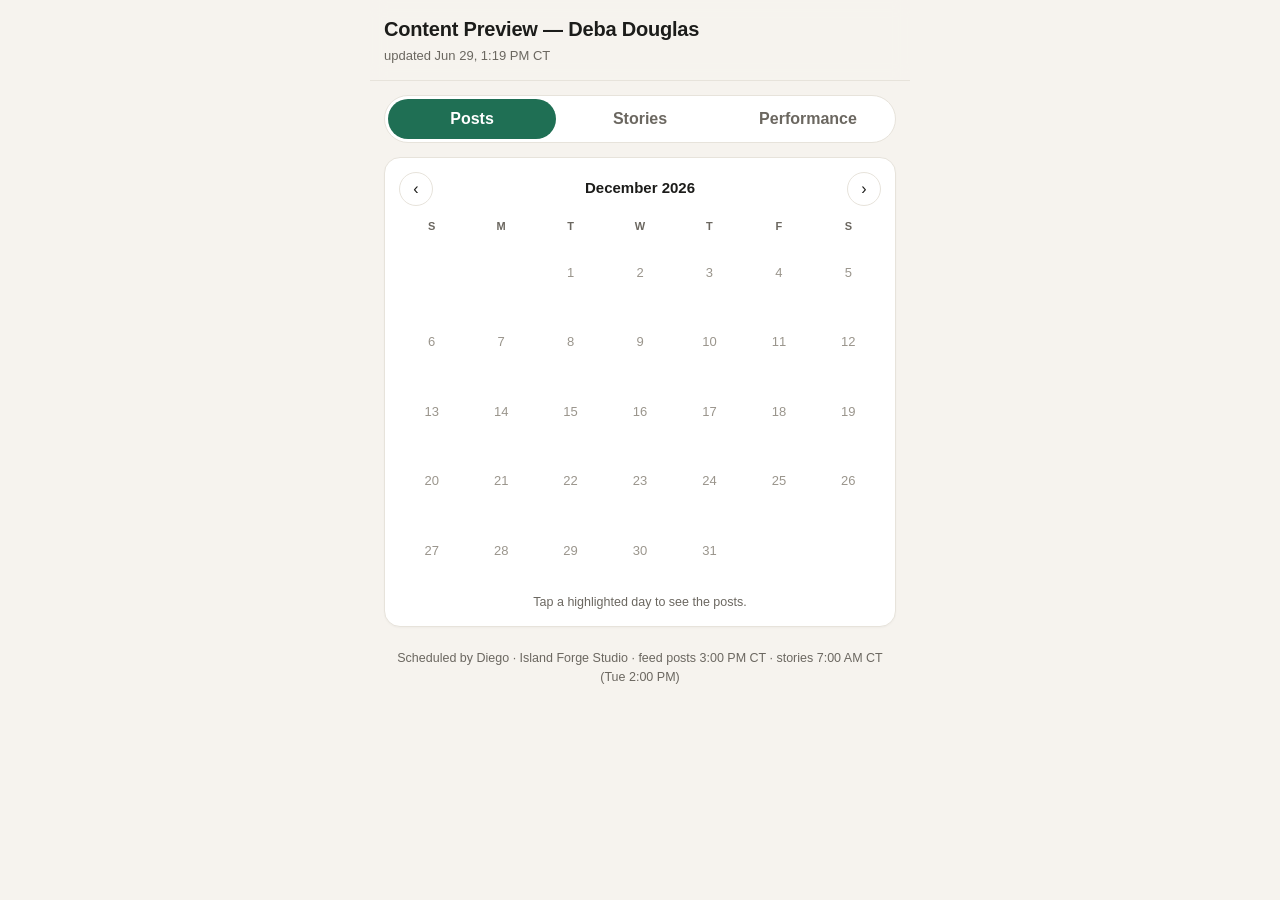
==== content-preview/clients/deba/index.html @ 1bf1c046 "Show Views instead of Reach across KPIs; Eng stays pure engagement Reach is inconsistent across plat" ====
<!doctype html><html lang="en"><head>
<meta charset="utf-8"><meta name="viewport" content="width=device-width, initial-scale=1, viewport-fit=cover">
<title>Content Preview — Deba Douglas</title>
<style>
 :root{--ink:#1c1c1a;--muted:#6b6760;--line:#e7e3db;--bg:#f6f3ee;--card:#fff;--accent:#1f6f54;--soft:#e8f1ec;--chip:#f0ece4}
 *{box-sizing:border-box;-webkit-text-size-adjust:100%}
 body{margin:0;background:var(--bg);color:var(--ink);font:16px/1.5 -apple-system,BlinkMacSystemFont,"Segoe UI",Roboto,Helvetica,Arial,sans-serif}
 .wrap{max-width:540px;margin:0 auto;padding:16px 14px calc(40px + env(safe-area-inset-bottom))}
 .top{position:sticky;top:0;background:rgba(246,243,238,.92);backdrop-filter:blur(8px);margin:-16px -14px 14px;padding:14px;border-bottom:1px solid var(--line);z-index:5}
 h1{font-size:20px;margin:0;letter-spacing:-.01em} .meta{color:var(--muted);font-size:13px;margin-top:2px}
 .banner{background:var(--soft);border:1px solid #cfe2d8;color:#16503c;border-radius:12px;padding:11px 13px;font-size:13.5px;margin:0 0 16px}
 .tabs{display:flex;gap:0;border:1px solid var(--line);border-radius:999px;padding:3px;margin:0 0 14px;background:var(--card)}
 .tab{flex:1;border:none;background:transparent;color:var(--muted);font:inherit;font-weight:600;padding:8px 0;border-radius:999px;cursor:pointer}
 .tab.on{background:var(--accent);color:#fff}
 .card{background:var(--card);border:1px solid var(--line);border-radius:16px;padding:14px;margin-bottom:16px;box-shadow:0 1px 2px rgba(0,0,0,.03)}
 .calnav{display:flex;align-items:center;justify-content:space-between;margin:0 0 10px}
 .calnav button{border:1px solid var(--line);background:var(--card);width:34px;height:34px;border-radius:50%;font-size:16px;cursor:pointer;color:var(--ink)}
 .calnav .calhead{font-weight:700;font-size:15px}
 .cal{display:grid;grid-template-columns:repeat(7,1fr);gap:4px}
 .cdow{text-align:center;font-size:11px;font-weight:700;color:var(--muted);padding:2px 0}
 .ccell{aspect-ratio:1/1;display:flex;flex-direction:column;align-items:center;justify-content:center;font-size:13px;color:#9a958c;border-radius:10px;position:relative}
 .ccell.empty{visibility:hidden}
 .ccell.has{background:var(--soft);color:var(--accent);font-weight:700;cursor:pointer;border:1px solid #cfe2d8}
 .dot{width:6px;height:6px;border-radius:50%;background:var(--accent);margin-top:3px}
 .snote{font-size:12.5px;color:var(--muted);margin:10px 0 0;text-align:center}
 .kpis{display:grid;grid-template-columns:repeat(2,1fr);gap:10px;margin-bottom:10px}
 .kpi{background:var(--soft);border:1px solid #cfe2d8;border-radius:12px;padding:14px}
 .kval{font-size:24px;font-weight:700;color:#16503c}
 .klabel{font-size:13px;color:var(--muted);margin-top:2px}
 .ksub{font-size:11.5px;color:var(--muted);margin-top:2px}
 .topcar{display:flex;gap:10px;overflow-x:auto;scroll-snap-type:x mandatory;-webkit-overflow-scrolling:touch;padding-bottom:6px}
 .tslide{flex:0 0 100%;scroll-snap-align:center}
 .ptable{width:100%;border-collapse:collapse;font-size:13px;margin-top:8px}
 .ptable th,.ptable td{text-align:left;padding:5px 6px;border-bottom:1px solid var(--line)}
 .ptable td:not(:first-child),.ptable th:not(:first-child){text-align:right}
 .subhead{font-weight:600;font-size:13px;margin:12px 0 4px}
 .bar{display:flex;align-items:center;gap:8px;margin:4px 0;font-size:13px}
 .blabel{width:88px;color:var(--muted)}
 .btrack{flex:1;height:8px;background:var(--line);border-radius:999px;overflow:hidden}
 .bfill{display:block;height:100%;background:var(--accent)}
 .bpct{width:44px;text-align:right;color:var(--muted)}
 .toppost{border-top:1px solid var(--line);padding:10px 0}
 .tp-stats{font-size:12.5px;color:var(--muted);margin:2px 0 4px}
 .tp-link{font-size:13px;font-weight:600;color:var(--accent);text-decoration:none}
 video,.gallery img{width:100%;max-width:320px;display:block;margin:0 auto 10px;border-radius:14px;background:#000;aspect-ratio:9/16;object-fit:cover}
 .gallery{display:flex;gap:8px;overflow-x:auto} .gallery img{height:300px;width:auto}
 .count{font-size:12.5px;color:var(--muted);margin-bottom:6px}
 .post{border-top:1px solid var(--line);padding-top:12px;margin-top:12px} .post:first-child{border-top:none;margin-top:0;padding-top:0}
 .pmeta{display:flex;flex-wrap:wrap;gap:8px;align-items:center;margin:0 0 6px}
 .ptime{background:var(--accent);color:#fff;font-weight:600;font-size:12.5px;padding:3px 10px;border-radius:999px}
 .cta{background:var(--soft);color:#16503c;border:1px solid #cfe2d8;font-weight:600;font-size:12.5px;padding:3px 10px;border-radius:999px}
 .ptitle{font-size:15px;font-weight:600;margin:0 0 8px;line-height:1.3;color:var(--muted)}
 .schip{font-size:13.5px;color:var(--ink);margin-top:4px}
 .chips{display:flex;flex-wrap:wrap;gap:6px;margin-bottom:4px}
 .chip{background:var(--chip);border:1px solid var(--line);border-radius:999px;padding:4px 11px;font-size:12.5px;color:#4a463f}
 details{margin-top:10px;border-top:1px solid var(--line)}
 summary{cursor:pointer;list-style:none;padding:12px 2px 4px;font-size:14px;font-weight:600;color:var(--accent)}
 summary::-webkit-details-marker{display:none} summary:after{content:" ▾";color:var(--muted)}
 .cap{border-top:1px dashed var(--line);padding:11px 0} .cap:first-child{border-top:none}
 .cap h4{margin:0 0 4px;font-size:12px;text-transform:uppercase;letter-spacing:.05em;color:var(--muted)}
 .cap p{margin:0;white-space:pre-wrap;font-size:14px}
 .modal{position:fixed;inset:0;z-index:50;display:flex;align-items:center;justify-content:center;padding:18px}
 .modal[hidden]{display:none}
 .mback{position:absolute;inset:0;background:rgba(20,20,18,.62);backdrop-filter:blur(2px)}
 .msheet{position:relative;background:var(--card);border-radius:18px;padding:16px;max-width:360px;width:100%;max-height:92vh;overflow:auto;box-shadow:0 12px 40px rgba(0,0,0,.3)}
 .mclose{position:absolute;top:8px;right:8px;border:none;background:#0000000d;width:30px;height:30px;border-radius:50%;font-size:15px;cursor:pointer;color:var(--ink)}
 .mday{font-size:13px;font-weight:700;color:var(--accent);margin:2px 0 10px}
 footer{color:var(--muted);font-size:12.5px;text-align:center;margin-top:22px}
</style></head><body><div class="wrap">
 <div class="top"><h1>Content Preview — Deba Douglas</h1><div class="meta">updated Jun 29, 1:19 PM CT</div></div>
 <div class="tabs">
   <button class="tab on" data-tab="posts">Posts</button>
   <button class="tab" data-tab="stories">Stories</button>
   <button class="tab" data-tab="performance">Performance</button>
 </div>
 <section class="card" id="calcard">
   <div class="calnav"><button id="prev" aria-label="Previous month">‹</button>
     <div class="calhead" id="calhead"></div>
     <button id="next" aria-label="Next month">›</button></div>
   <div class="cal" id="cal"></div>
   <p class="snote" id="snote"></p>
 </section>
 <section class="card" id="perf" hidden>
      <div class="kpis"><div class="kpi"><div class="kval">35</div><div class="klabel">Bookings</div><div class=ksub>Calendly</div></div><div class="kpi"><div class="kval">267,736</div><div class="klabel">Views</div><div class=ksub>last 60 days</div></div><div class="kpi"><div class="kval">8,779</div><div class="klabel">Engagement</div><div class=ksub>4.24% rate</div></div><div class="kpi"><div class="kval">7,112</div><div class="klabel">Followers</div><div class=ksub>Facebook</div></div></div>
      <p class="snote">Facebook totals include her personal profile + page.</p>
      <div class="calhead" style="margin-top:16px">Top posts</div><div class="topcar"><div class="tslide"><video controls preload="none" playsinline poster="https://buffer-updates-media-backfill-bucket.s3.amazonaws.com/67e362b288f79c93410af3fb/6a1cb662c687a22dd4484705/6a218763a13169b278dfd3ea_thumbnail.jpg" src="https://scontent-iad3-1.cdninstagram.com/o1/v/t2/f2/m86/AQN8ncurY8h6srEB62Hfs5b9F6XGKcWwBP1iDc4lGThdds8LTUvFQtpQIhhlRHl-NcBME-2HL-9YuWlEhfd5hjm6mFMG32lbC0tyv9U.mp4?_nc_cat=110&amp;_nc_sid=5e9851&amp;_nc_ht=scontent-iad3-1.cdninstagram.com&amp;_nc_ohc=S_P4RMXG4ZYQ7kNvwGOSFog&amp;efg=[base64]%3D&amp;ccb=17-1&amp;vs=ba59aee4ad540c1b&amp;_nc_vs=[base64]&amp;_nc_gid=qo2w6ulOUvVLVg3FZFO_UA&amp;edm=ANQ71j8EAAAA&amp;_nc_zt=28&amp;_nc_tpa=Q5bMBQEK_8B9MCVMTcPedCOtkLYcKatDZY9wP9TO8sryY9en8PaLvouASNZKQmyo_YitYw36NuuGGtnoZA&amp;oh=00_Af8UJxijz8bDNLH5a3rgT7M8rTpvIsE0IaOU6EmSeFkKlg&amp;oe=6A2355BB"></video><div class="pmeta"><span class="ptime">instagram</span><span class="cta">3,610 views</span><span class="cta">75 likes</span><span class="cta">7 comments</span><span class="cta">9 shares</span><span class="cta">3 saves</span></div><div class="ptitle">“I lost a big chunk of money right…</div></div><div class="tslide"><video controls preload="none" playsinline poster="https://buffer-media-uploads.s3.amazonaws.com/67e362b288f79c93410af3f9/uploads/1780318132115/3fa10ea8-c79c-49e3-a345-a17531fe2604.png" src="https://buffer-media-uploads.s3.amazonaws.com/67e362b27bd165d61f0cf784/6a1d71339491da0b2c056dee/b1137d95bc47c5594d372a7d31c71ff9.original_transcoded.mp4"></video><div class="pmeta"><span class="ptime">instagram</span><span class="cta">2,880 views</span><span class="cta">89 likes</span><span class="cta">14 comments</span><span class="cta">16 shares</span><span class="cta">4 saves</span></div><div class="ptitle">My student just netted $28K on his flip.…</div></div><div class="tslide"><video controls preload="none" playsinline poster="https://buffer-updates-media-backfill-bucket.s3.amazonaws.com/67e362b288f79c93410af3fb/6a1cb662c687a22dd4484705/6a2cc6bdf3a0a758abe0021f_thumbnail.jpg" src="https://scontent-iad3-1.cdninstagram.com/o1/v/t2/f2/m86/AQNU1h3HQ2g3Rjvse42iCeMKjN-P2KZ4Z5XAHM4vVKWdhpGBAUAMXpAEScHQE67aBDb4mXqJXFStO2LeQypA-ois3fQUzXYjBOfH6PE.mp4?_nc_cat=104&amp;_nc_sid=5e9851&amp;_nc_ht=scontent-iad3-1.cdninstagram.com&amp;_nc_ohc=ZQNBY3ZanR4Q7kNvwGmKmw5&amp;efg=[base64]&amp;ccb=17-1&amp;vs=a2b39bb6292618d1&amp;_nc_vs=[base64]&amp;_nc_gid=yFJ4SUSwPLGJd1zO4gcEMg&amp;edm=AM6HXa8EAAAA&amp;_nc_zt=28&amp;oh=00_Af_Xhwc8QHa0uAAP65uUyakXg0LxxCR7GkKKidoE5D06qA&amp;oe=6A2EBB01"></video><div class="pmeta"><span class="ptime">instagram</span><span class="cta">2,577 views</span><span class="cta">137 likes</span><span class="cta">5 comments</span><span class="cta">4 shares</span></div><div class="ptitle">I said I was gonna be mad. I…</div></div><div class="tslide"><video controls preload="none" playsinline poster="https://buffer-updates-media-backfill-bucket.s3.amazonaws.com/67e362b288f79c93410af3fb/6a1cb662c687a22dd4484705/6a2845bdabca0868ad8a94ab_thumbnail.jpg" src="https://scontent-iad3-1.cdninstagram.com/o1/v/t2/f2/m86/AQNSKTfVaAjdRQckR5V89ncSfjikcrFtdeMTl13zTQT9FmsvB7hI9aYJx0tF2YoVwMBb4Z634cQQhGiXFKtJP5OZgmfxGicll4WPIOI.mp4?_nc_cat=108&amp;_nc_sid=5e9851&amp;_nc_ht=scontent-iad3-1.cdninstagram.com&amp;_nc_ohc=mIT8fU0wWIUQ7kNvwGAFL4P&amp;efg=[base64]&amp;ccb=17-1&amp;vs=14002e882d13ce66&amp;_nc_vs=[base64]&amp;_nc_gid=suZF8bB9HbfKefrs51g5gQ&amp;edm=ANQ71j8EAAAA&amp;_nc_zt=28&amp;_nc_tpa=Q5bMBQGcHiXMHZ9ob1JJklzeUcz292EU66OFYq8n9f7lN0G8X8wMHpL28eRPkTRQt3doAAF8L9joKuVDjw&amp;oh=00_Af9gx2dWihdwCO9itycuL9pjNKZuPSwurV_ankpsrSwMTw&amp;oe=6A2A23E9"></video><div class="pmeta"><span class="ptime">instagram</span><span class="cta">2,334 views</span><span class="cta">153 likes</span><span class="cta">38 comments</span><span class="cta">14 shares</span><span class="cta">3 saves</span></div><div class="ptitle">“I’m trying to contain myself.” 😄 Meet @internationalphife,…</div></div><div class="tslide"><video controls preload="none" playsinline poster="https://buffer-updates-media-backfill-bucket.s3.amazonaws.com/67e362b288f79c93410af3fb/6a1cb662c687a22dd4484705/6a1cb66408fdc25786a47c7b_thumbnail.jpg" src="https://scontent-iad3-1.cdninstagram.com/o1/v/t2/f2/m86/AQMAxfJdMC3iixGZJSUpxoq74Qpa7HdLf3ai7docAj5QFTRIogziqxMpvxRadD42FamoDtP6Jv4RB-dg4P0Y6yvimSxf8xlErpbLBdI.mp4?_nc_cat=110&amp;_nc_sid=5e9851&amp;_nc_ht=scontent-iad3-1.cdninstagram.com&amp;_nc_ohc=I5x8yPJnhf4Q7kNvwFJwLcy&amp;efg=[base64]%3D&amp;ccb=17-1&amp;vs=ca8f63d697a910b4&amp;_nc_vs=[base64]&amp;_nc_gid=eET9RVmj-xAFAKhwfuJCPg&amp;edm=ANo9K5cEAAAA&amp;_nc_zt=28&amp;_nc_tpa=Q5bMBQGAqRkeDZ2tc56LGRYFuV-TxpbM1I1DZpAHllChvdDGNK-VFlyA60yfon13fWMBhfIrsgIrVS6Zdg&amp;oh=00_Af-UTk3mwHeglAxh_EUdmSQ009vfsahVHKd8KRSqWIV2AA&amp;oe=6A1EAD6F"></video><div class="pmeta"><span class="ptime">instagram</span><span class="cta">2,193 views</span><span class="cta">123 likes</span><span class="cta">6 comments</span><span class="cta">8 shares</span><span class="cta">2 saves</span></div><div class="ptitle">Reconnected with an old college friend 🤝📚 and…</div></div></div><p class="snote">swipe to see the top 5 →</p>
      <details><summary>By platform</summary>
        <table class="ptable"><tr><th>Platform</th><th>Views</th><th>Eng</th><th>Posts</th></tr><tr><td>facebook</td><td>184,783</td><td>5,607</td><td>14</td></tr><tr><td>instagram</td><td>58,783</td><td>2,606</td><td>106</td></tr><tr><td>tiktok</td><td>16,357</td><td>428</td><td>46</td></tr><tr><td>youtube</td><td>7,508</td><td>64</td><td>17</td></tr><tr><td>linkedin</td><td>305</td><td>74</td><td>121</td></tr></table>
      </details>
      <details>
      <summary>Facebook reach breakdown (Apr 30, 2026 – Jun 29, 2026)</summary>
      <div class="subhead">Views by content type</div><div class="bar"><span class="blabel">Photo</span><span class="btrack"><span class="bfill" style="width:53.6%"></span></span><span class="bpct">53.6%</span></div><div class="bar"><span class="blabel">Reel</span><span class="btrack"><span class="bfill" style="width:30.9%"></span></span><span class="bpct">30.9%</span></div><div class="bar"><span class="blabel">Text</span><span class="btrack"><span class="bfill" style="width:10.0%"></span></span><span class="bpct">10.0%</span></div><div class="bar"><span class="blabel">Other</span><span class="btrack"><span class="bfill" style="width:5.3%"></span></span><span class="bpct">5.3%</span></div><div class="bar"><span class="blabel">Link</span><span class="btrack"><span class="bfill" style="width:0.3%"></span></span><span class="bpct">0.3%</span></div>
      
      <div class="subhead">Top Facebook posts (by views)</div>
      <div class="toppost"><div class="pmeta"><span class="ptime">7,396 views</span><span class="cta">Photo</span><span class="cta">05/11/2026</span></div><div class="ptitle">Your gifts will make room for you. ❤️ Today,…</div><div class="tp-stats">392 reactions · 120 comments · 4 shares · 2 saves</div><a class="tp-link" href="https://www.facebook.com/deba.douglas/posts/pfbid02rm88DfidRmZYrUfoqWj3qiLH9YyWERi6w4UMGr3XxF1WB73Sm5KjXiK5RBKwzFXel" target="_blank" rel="noopener">View post →</a></div><div class="toppost"><div class="pmeta"><span class="ptime">3,592 views</span><span class="cta">Photo</span><span class="cta">05/14/2026</span></div><div class="ptitle">Tune in to Good Morning Texas today at 9am f…</div><div class="tp-stats">205 reactions · 40 comments · 2 shares</div><a class="tp-link" href="https://www.facebook.com/deba.douglas/posts/pfbid0aUTURpAGTqp5cVpn8rS9FvpTWWziLQv2JFcEYDE4fjKEuC9KYxtQZdzQCZ8jC2sSl" target="_blank" rel="noopener">View post →</a></div><div class="toppost"><div class="pmeta"><span class="ptime">3,437 views</span><span class="cta">Text</span><span class="cta">05/20/2026</span></div><div class="ptitle">Trying to figure out what closing gift to ge…</div><div class="tp-stats">26 reactions · 23 comments · 0 shares</div><a class="tp-link" href="https://www.facebook.com/deba.douglas/posts/pfbid02FW48PGurwZ53wtLBhhn7D5JASFPgDwxzZyiBQHRJs5zFk9SxuGvVgLcqCi7axQcil" target="_blank" rel="noopener">View post →</a></div><div class="toppost"><div class="pmeta"><span class="ptime">3,410 views</span><span class="cta">Content</span><span class="cta">05/20/2026</span></div><div class="ptitle">Today was one of those full circle moments… …</div><div class="tp-stats">160 reactions · 40 comments · 0 shares · 1 saves</div><a class="tp-link" href="https://www.facebook.com/deba.douglas/posts/pfbid0LxSMGrvDhWJE4bXtVFZhCMw3v3qpGEWqxt5pH1yxYYs7TYDg1uweabwZGvfntfnol" target="_blank" rel="noopener">View post →</a></div><div class="toppost"><div class="pmeta"><span class="ptime">2,925 views</span><span class="cta">Photo</span><span class="cta">06/20/2026</span></div><div class="ptitle">Why didn’t y’all tell me I hold the mic like…</div><div class="tp-stats">89 reactions · 19 comments · 0 shares</div><a class="tp-link" href="https://www.facebook.com/deba.douglas/posts/pfbid0oHXH2mNq6HgkbnV4ozxjKPkERb63kgtVZ7UVUsfXhMsPW61gTSz2GSszmSi29zKal" target="_blank" rel="noopener">View post →</a></div>
    </details>
      <p class="snote">Updated Jun 29, 1:19 PM CT</p>
    </section>
 <footer>Scheduled by Diego · Island Forge Studio · feed posts 3:00 PM CT · stories 7:00 AM CT (Tue 2:00 PM)</footer>
</div>
<div id="dmodal" class="modal" hidden><div class="mback"></div>
 <div class="msheet"><button class="mclose" aria-label="Close">✕</button>
  <div class="mday"></div><div class="mbody"></div></div></div>
<script>
 var DATA={"posts": {"2026-06-01": ["<div class=\"post\">\n      <div class=\"gallery\"><img loading=\"lazy\" src=\"https://buffer-updates-media-backfill-bucket.s3.amazonaws.com/67e362b288f79c93410af3fb/6a1cb7a4c687a22dd4484a78/6a1dddebe1444cd67ef6720c_thumbnail.jpg\"></div>\n      <div class=\"pmeta\"><span class=\"ptime\">1:40 PM CT</span><span class=\"cta\">\ud83d\udd17 Link in bio</span></div>\n      <div class=\"ptitle\">#UnderContract \ud83c\udfe1 \ud83d\udccd402 W 4th St\u2026</div>\n      <div class=\"chips\"><span class=\"chip\">linkedin</span></div>\n      <details><summary>Captions per platform</summary><div class=\"caps\"><div class=\"cap\"><h4>linkedin</h4><p>#UnderContract \ud83c\udfe1\n\ud83d\udccd402 W 4th St #1, Kaufman, TX 75142\n\ud83d\udecf\ufe0f 3 Bedrooms | \ud83d\udec1 2 Bathrooms | \ud83d\udccf 1,234 sq ft\nA huge congratulations to my incredible mentee on getting their very first flip property under contract! \ud83c\udfe1\ud83d\udd25\nThis is where the journey truly begins. Every successful real estate investor starts with that first deal, and today marks a major milestone. From learning the strategies to taking action and securing a property, this is proof that consistency and education pay off.\nNow it&#x27;s time to transform this property and turn it into a profitable opportunity!\nDrop a \ud83c\udf89 below to help celebrate this exciting win!\nYour \u201cGo To\u201d Real Estate Team whenever you need local experts. Reach out or refer us for any real estate needs.\nDeba Douglas\nDeba Douglas Realty Group\n\u260e\ufe0f Call us now 972-813-9582\n\ud83d\udce9 Email debadouglasrealtygroup@gmail.com\n\ud83d\udccc Like us on FB : https://lnkd.in/gB9pVFU3\n\ud83d\udccc Follow us on IG : https://lnkd.in/gXhivPwA\nFor a full list of our services visit https://lnkd.in/gb7ca4EQ\n#Debadouglasrealtygroup #realestate #TexasRealtor #TXRealtor #DebaDouglas #RegalRealtors</p></div></div></details>\n    </div>", "<div class=\"post\">\n      <div class=\"gallery\"><img loading=\"lazy\" src=\"https://buffer-updates-media-backfill-bucket.s3.amazonaws.com/67e362b288f79c93410af3fb/6a1cb7a4c687a22dd4484a78/6a1dddebe1444cd67ef671fd_thumbnail.jpg\"></div>\n      <div class=\"pmeta\"><span class=\"ptime\">1:43 PM CT</span><span class=\"cta\">\ud83d\udd17 Link in bio</span></div>\n      <div class=\"ptitle\">#UnderContract \ud83c\udfe1 \ud83d\udccd2404 Lillian St, Fort\u2026</div>\n      <div class=\"chips\"><span class=\"chip\">linkedin</span></div>\n      <details><summary>Captions per platform</summary><div class=\"caps\"><div class=\"cap\"><h4>linkedin</h4><p>#UnderContract \ud83c\udfe1\n\ud83d\udccd2404 Lillian St, Fort Worth, TX 76111\n\ud83d\udecf\ufe0f 3 Bedrooms | \ud83d\udec1 2 Bathrooms | \ud83d\udccf 1,382 sq ft\nMy mentee just got their FIRST flip property under contract! \ud83c\udfe1\ud83d\udc4f\nWhat started as a goal is now becoming a reality. So many people talk about investing in real estate, but taking action is what separates dreamers from doers.\nThis is a reminder that you don&#x27;t have to know everything before you start\u2014you just need the willingness to learn and the courage to take the first step.\nI am beyond proud and excited to watch this project come to life!\nYour \u201cGo To\u201d Real Estate Team whenever you need local experts. Reach out or refer us for any real estate needs.\nDeba Douglas\nDeba Douglas Realty Group\n\u260e\ufe0f Call us now 972-813-9582\n\ud83d\udce9 Email debadouglasrealtygroup@gmail.com\n\ud83d\udccc Like us on FB : https://lnkd.in/gB9pVFU3\n\ud83d\udccc Follow us on IG : https://lnkd.in/gXhivPwA\nFor a full list of our services visit https://lnkd.in/gb7ca4EQ\n#Debadouglasrealtygroup #realestate #TexasRealtor #TXRealtor #DebaDouglas #RegalRealtors</p></div></div></details>\n    </div>", "<div class=\"post\">\n      <div class=\"gallery\"><img loading=\"lazy\" src=\"https://buffer-updates-media-backfill-bucket.s3.amazonaws.com/67e362b288f79c93410af3fb/6a1cb7a4c687a22dd4484a78/6a1dddebe1444cd67ef67204_thumbnail.jpg\"></div>\n      <div class=\"pmeta\"><span class=\"ptime\">1:44 PM CT</span><span class=\"cta\">\ud83d\udd17 Link in bio</span></div>\n      <div class=\"ptitle\">#UnderContract \ud83c\udfe1 \ud83d\udccd2812 E 15th St,\u2026</div>\n      <div class=\"chips\"><span class=\"chip\">linkedin</span></div>\n      <details><summary>Captions per platform</summary><div class=\"caps\"><div class=\"cap\"><h4>linkedin</h4><p>#UnderContract \ud83c\udfe1\n\ud83d\udccd2812 E 15th St, Plano, TX 75074\n\ud83d\udecf\ufe0f 3 Bedrooms | \ud83d\udec1 2 Bathrooms | \ud83d\udccf 1,304 sq ft\nAnother future real estate investor is making moves! \ud83c\udfe1\ud83d\udd25\nMy mentee has officially secured their first flip property and is now UNDER CONTRACT! This is exactly why I love mentoring\u2014watching students go from learning concepts to putting them into action and creating real opportunities for themselves.\nThe hard work is paying off, and this is only the beginning. I can&#x27;t wait to see the transformation and the success that follows!\nJoin me in congratulating them on this amazing achievement! \ud83c\udf89\nYour \u201cGo To\u201d Real Estate Team whenever you need local experts. Reach out or refer us for any real estate needs.\nDeba Douglas\nDeba Douglas Realty Group\n\u260e\ufe0f Call us now 972-813-9582\n\ud83d\udce9 Email debadouglasrealtygroup@gmail.com\n\ud83d\udccc Like us on FB : https://lnkd.in/gB9pVFU3\n\ud83d\udccc Follow us on IG : https://lnkd.in/gXhivPwA\nFor a full list of our services visit https://lnkd.in/gb7ca4EQ\n#Debadouglasrealtygroup #realestate #TexasRealtor #TXRealtor #DebaDouglas #RegalRealtors</p></div></div></details>\n    </div>", "<div class=\"post\">\n      <div class=\"gallery\"><img loading=\"lazy\" src=\"https://buffer-updates-media-backfill-bucket.s3.amazonaws.com/67e362b288f79c93410af3fb/6a1cb7a4c687a22dd4484a78/6a1ee16e8328a99223f13d9b_thumbnail.jpg\"></div>\n      <div class=\"pmeta\"><span class=\"ptime\">4:24 PM CT</span><span class=\"cta\">\ud83d\udd17 Link in bio</span></div>\n      <div class=\"ptitle\">\u2728 Success in real estate isn&#x27;t\u2026</div>\n      <div class=\"chips\"><span class=\"chip\">linkedin</span></div>\n      <details><summary>Captions per platform</summary><div class=\"caps\"><div class=\"cap\"><h4>linkedin</h4><p>\u2728 Success in real estate isn&#x27;t about making one giant leap\u2014it&#x27;s about taking consistent steps every single day.\nWhether you&#x27;re looking for your first deal, raising private money, flipping properties, or growing your rental portfolio, remember that every call, every offer, and every lesson learned is moving you closer to your goals. \ud83c\udfe1\nKeep showing up. Keep learning. Keep taking action. Your future self will thank you for not giving up. \ud83d\udcaa\nWhat&#x27;s one real estate goal you&#x27;re working toward this week? Drop it in the comments! \ud83d\udc47\n#RealEstateMotivation #RealEstateInvestor #RealEstateSuccess #InvestorMindset #RealEstateGoals #WealthBuilding #FinancialFreedom #RealEstateJourney #PropertyInvestor #RealEstateMentor #PassiveIncome #WomenInRealEstate #BuildWealth #MondayMotivation\nYour \u201cGo To\u201d Real Estate Team whenever you need local experts. Reach out or refer us for any real estate needs.\nDeba Douglas\nDeba Douglas Realty Group\n\u260e\ufe0f Call us now 972-813-9582\n\ud83d\udce9 Email debadouglasrealtygroup@gmail.com\n\ud83d\udccc Like us on FB : https://lnkd.in/gB9pVFU3\n\ud83d\udccc Follow us on IG : https://lnkd.in/gXhivPwA\nFor a full list of our services visit https://lnkd.in/gb7ca4EQ\n#Debadouglasrealtygroup #realestate #TexasRealtor #TXRealtor #DebaDouglas #RegalRealtors</p></div></div></details>\n    </div>", "<div class=\"post\">\n      <video controls preload=\"none\" playsinline poster=\"https://buffer-media-uploads.s3.amazonaws.com/67e362b288f79c93410af3f9/uploads/1780314414040/31247818-9b5a-49ab-8c4f-d8ac7218df2a.jpeg\" src=\"https://buffer-media-uploads.s3.amazonaws.com/67e362b27bd165d61f0cf784/6a1d71339491da0b2c056dee/b1137d95bc47c5594d372a7d31c71ff9.original_transcoded.mp4\"></video>\n      <div class=\"pmeta\"><span class=\"ptime\">8:30 AM CT</span><span class=\"cta\">\ud83d\udd17 Link in bio</span></div>\n      <div class=\"ptitle\">My student just netted $28K on\u2026</div>\n      <div class=\"chips\"><span class=\"chip\">facebook</span><span class=\"chip\">linkedin</span><span class=\"chip\">instagram</span><span class=\"chip\">youtube</span><span class=\"chip\">tiktok</span></div>\n      <details><summary>Captions per platform</summary><div class=\"caps\"><div class=\"cap\"><h4>facebook</h4><p>My student just netted $28K on his flip. \ud83d\udcb0\nHere&#x27;s the real math nobody shows you:\n\u2192 Bought: $205K\n\u2192 Rehab: $70K\n\u2192 Sold: $354K\n\u2192 NET profit after closings, commissions &amp; holding: $28K\nNo trust fund. No &quot;perfect&quot; credit. Just a plan, a mentor, and the courage to do it scared. \ud83d\ude4c\ud83c\udffe\nIf you want to know HOW he did it, I&#x27;m walking through the exact deal at my Real Estate Investor Showcase THIS SATURDAY, June 6th in McKinney, TX. \ud83c\udfd8\ufe0f\nFree event. Limited seats.\n\ud83d\udc49\ud83c\udffe Comment SHOWCASE and I&#x27;ll DM you the registration link.\n#realestateinvesting #houseflipping #dfwrealestate #realestateinvestor</p></div><div class=\"cap\"><h4>linkedin</h4><p>My student just netted $28K on his flip. \ud83d\udcb0\nHere&#x27;s the real math nobody shows you:\n\u2192 Bought: $205K\n\u2192 Rehab: $70K\n\u2192 Sold: $354K\n\u2192 NET profit after closings, commissions &amp; holding: $28K\nNo trust fund. No &quot;perfect&quot; credit. Just a plan, a mentor, and the courage to do it scared. \ud83d\ude4c\ud83c\udffe\nIf you want to know HOW he did it, I&#x27;m walking through the exact deal at my Real Estate Investor Showcase THIS SATURDAY, June 6th in McKinney, TX. \ud83c\udfd8\ufe0f\n\ud83d\udc49\ud83c\udffe Free event. Limited seats. Register here: https://lnkd.in/eAZ5xQBa \n#realestateinvesting #houseflipping #dfwrealestate #realestateinvestor</p></div><div class=\"cap\"><h4>instagram</h4><p>My student just netted $28K on his flip. \ud83d\udcb0\nHere&#x27;s the real math nobody shows you:\n\u2192 Bought: $205K\n\u2192 Rehab: $70K\n\u2192 Sold: $354K\n\u2192 NET profit after closings, commissions &amp; holding: $28K\nNo trust fund. No &quot;perfect&quot; credit. Just a plan, a mentor, and the courage to do it scared. \ud83d\ude4c\ud83c\udffe\nIf you want to know HOW he did it, I&#x27;m walking through the exact deal at my Real Estate Investor Showcase THIS SATURDAY, June 6th in McKinney, TX. \ud83c\udfd8\ufe0f\nFree event. Limited seats.\n\ud83d\udc49\ud83c\udffe Comment SHOWCASE and I&#x27;ll DM you the registration link.\n#realestateinvesting #houseflipping #dfwrealestate #realestateinvestor</p></div><div class=\"cap\"><h4>youtube</h4><p>My student just netted $28K on his flip. \ud83d\udcb0\nHere&#x27;s the real math nobody shows you:\n\u2192 Bought: $205K\n\u2192 Rehab: $70K\n\u2192 Sold: $354K\n\u2192 NET profit after closings, commissions &amp; holding: $28K\nNo trust fund. No &quot;perfect&quot; credit. Just a plan, a mentor, and the courage to do it scared. \ud83d\ude4c\ud83c\udffe\nIf you want to know HOW he did it, I&#x27;m walking through the exact deal at my Real Estate Investor Showcase THIS SATURDAY, June 6th in McKinney, TX. \ud83c\udfd8\ufe0f\nFree event. Limited seats. Register here: https://www.douglasdwellings.com/showcase \n#realestateinvesting #houseflipping #dfwrealestate #realestateinvestor</p></div><div class=\"cap\"><h4>tiktok</h4><p>My student just netted $28K on his flip. \ud83d\udcb0 Here&#x27;s the real math nobody shows you: \u2192 Bought: $205K \u2192 Rehab: $70K \u2192 Sold: $354K \u2192 NET profit after closings, commissions &amp; holding: $28K No trust fund. No &quot;perfect&quot; credit. Just a plan, a mentor, and the courage to do it scared. \ud83d\ude4c\ud83c\udffe If you want to know HOW he did it, I&#x27;m walking through the exact deal at my Real Estate Investor Showcase THIS SATURDAY, June 6th in McKinney, TX. \ud83c\udfd8\ufe0f Free event. Limited seats. Register here: https://www.douglasdwellings.com/showcase #realestateinvesting #houseflipping #dfwrealestate #realestateinvestor</p></div></div></details>\n    </div>"], "2026-06-02": ["<div class=\"post\">\n      <div class=\"gallery\"><img loading=\"lazy\" src=\"https://buffer-updates-media-backfill-bucket.s3.amazonaws.com/67e362b288f79c93410af3fb/6a1cb7a4c687a22dd4484a78/6a1fcf24e3ad304c495d5c1d_thumbnail.jpg\"></div>\n      <div class=\"pmeta\"><span class=\"ptime\">4:32 PM CT</span><span class=\"cta\">\ud83d\udd17 Link in bio</span></div>\n      <div class=\"ptitle\">\ud83c\udfe1 Seller Tip of the Day:\u2026</div>\n      <div class=\"chips\"><span class=\"chip\">linkedin</span></div>\n      <details><summary>Captions per platform</summary><div class=\"caps\"><div class=\"cap\"><h4>linkedin</h4><p>\ud83c\udfe1 Seller Tip of the Day:\nOne of the biggest mistakes I see sellers make is thinking that higher is always better when it comes to pricing. The truth? Buyers are watching the market closely, and an overpriced home can end up costing you time and money.\nThe goal isn&#x27;t to list high\u2014it&#x27;s to list smart. A strategic price can create demand, attract serious buyers, and help you get the best possible outcome.\nWould you rather price your home based on what you hope it&#x27;s worth or what the market is willing to pay? \ud83d\udc47\n#HomeSellerTips #RealEstateSeller #SellYourHome #ListingAgent #RealEstateAdvice #HomeSellingTips #RealEstateMentor #HomeSellingJourney #SellerSuccess #RealEstateEducation #PropertySeller #HousingMarket #RealtorLife #HomeSellingStrategy #RealEstateExpert\nYour \u201cGo To\u201d Real Estate Team whenever you need local experts. Reach out or refer us for any real estate needs.\nDeba Douglas\nDeba Douglas Realty Group\n\u260e\ufe0f Call us now 972-813-9582\n\ud83d\udce9 Email debadouglasrealtygroup@gmail.com\n\ud83d\udccc Like us on FB : https://lnkd.in/gB9pVFU3\n\ud83d\udccc Follow us on IG : https://lnkd.in/gXhivPwA\nFor a full list of our services visit https://lnkd.in/gb7ca4EQ\n#Debadouglasrealtygroup #realestate #TexasRealtor #TXRealtor #DebaDouglas #RegalRealtors</p></div></div></details>\n    </div>", "<div class=\"post\">\n      <video controls preload=\"none\" playsinline poster=\"https://buffer-media-uploads.s3.amazonaws.com/67e362b288f79c93410af3f9/uploads/1780404327266/2b5998f4-707a-451f-88bf-d07e7453ffa7.jpeg\" src=\"https://buffer-media-uploads.s3.amazonaws.com/67e362b27bd165d61f0cf784/6a1ed094bf28aab8bf0551f4/d42f4c9c76f2cef91d22e54b94ae00ba.original_transcoded.mp4\"></video>\n      <div class=\"pmeta\"><span class=\"ptime\">8:08 AM CT</span><span class=\"cta\">\ud83d\udd17 Link in bio</span></div>\n      <div class=\"ptitle\">Is working a 9-5 job something\u2026</div>\n      <div class=\"chips\"><span class=\"chip\">facebook</span><span class=\"chip\">linkedin</span><span class=\"chip\">tiktok</span><span class=\"chip\">youtube</span></div>\n      <details><summary>Captions per platform</summary><div class=\"caps\"><div class=\"cap\"><h4>facebook</h4><p>Is working a 9-5 job something you want to do for the rest of your life? \ud83e\udd14\n\nI built a real estate portfolio that pays me whether I show up or not. My mentees are doing the same. And it doesn&#x27;t take a fancy degree or a trust fund to start. \n\nThis Saturday, June 6th, I&#x27;m hosting a FREE Real Estate Investor Showcase in McKinney, TX. You&#x27;ll see real deals, real numbers, and meet investors who started exactly where you are now.\n\nFree event. Limited seats.\n\n\ud83d\udc49\ud83c\udffe Comment SHOWCASE and I&#x27;ll DM you the registration link.</p></div><div class=\"cap\"><h4>linkedin</h4><p>Is working a 9-5 job something you want to do for the rest of your life? \ud83e\udd14\nI built a real estate portfolio that pays me whether I show up or not. My mentees are doing the same. And it doesn&#x27;t take a fancy degree or a trust fund to start.\nThis Saturday, June 6th, I&#x27;m hosting a FREE Real Estate Investor Showcase in McKinney, TX. You&#x27;ll see real deals, real numbers, and meet investors who started exactly where you are now.\nFree event. Limited seats.\n\ud83d\udc49\ud83c\udffe Register here: https://lnkd.in/gTgHW5Eu</p></div><div class=\"cap\"><h4>tiktok</h4><p>Is working a 9-5 job something you want to do for the rest of your life? \ud83e\udd14 I built a real estate portfolio that pays me whether I show up or not. My mentees are doing the same. And it doesn&#x27;t take a fancy degree or a trust fund to start. This Saturday, June 6th, I&#x27;m hosting a FREE Real Estate Investor Showcase in McKinney, TX. You&#x27;ll see real deals, real numbers, and meet investors who started exactly where you are now. Free event. Limited seats. \ud83d\udc49\ud83c\udffe Register here: https://douglasdwellings.com/showcase</p></div><div class=\"cap\"><h4>youtube</h4><p>Is working a 9-5 job something you want to do for the rest of your life? \ud83e\udd14\nI built a real estate portfolio that pays me whether I show up or not. My mentees are doing the same. And it doesn&#x27;t take a fancy degree or a trust fund to start.\nThis Saturday, June 6th, I&#x27;m hosting a FREE Real Estate Investor Showcase in McKinney, TX. You&#x27;ll see real deals, real numbers, and meet investors who started exactly where you are now.\nFree event. Limited seats.\n\ud83d\udc49\ud83c\udffe Register here: https://douglasdwellings.com/showcase</p></div></div></details>\n    </div>", "<div class=\"post\">\n      <video controls preload=\"none\" playsinline poster=\"https://buffer-updates-media-backfill-bucket.s3.amazonaws.com/67e362b288f79c93410af3fb/6a1cb662c687a22dd4484705/6a1ed883e8fec7dd846b2185_thumbnail.jpg\" src=\"https://scontent-iad3-1.cdninstagram.com/o1/v/t2/f2/m86/AQNp99PAI_wzy08knXjSEEnFkv0t5ynG9ZGzERyE6b4jen_BZD3Qg67M_fCwOjBAGs5za1P7UKZNLVLoPbMZbcmIVhyclbauoHWG8xE.mp4?_nc_cat=101&amp;_nc_sid=5e9851&amp;_nc_ht=scontent-iad3-1.cdninstagram.com&amp;_nc_ohc=bsplFAcLZa4Q7kNvwFPbL47&amp;efg=[base64]&amp;ccb=17-1&amp;vs=18b33971b7b2fe5f&amp;_nc_vs=[base64]&amp;_nc_gid=Lpn1pFlu88HGTjN_8mrxgA&amp;edm=ANQ71j8EAAAA&amp;_nc_zt=28&amp;_nc_tpa=Q5bMBQHI8i7gVEvRX91PqfCJZ7YPRJA4YhRxHKjNoeEJB_YWmyD3wUq8zfh8tu6ea9_GzE_OWmLUml8fjQ&amp;oh=00_Af-fEp1imrtuRZlFl6q_l83YeDnN366JwtEa2SVFbbc04A&amp;oe=6A20B872\"></video>\n      <div class=\"pmeta\"><span class=\"ptime\">8:19 AM CT</span></div>\n      <div class=\"ptitle\">Is working a 9-5 job something\u2026</div>\n      <div class=\"chips\"><span class=\"chip\">instagram</span></div>\n      <details><summary>Captions per platform</summary><div class=\"caps\"><div class=\"cap\"><h4>instagram</h4><p>Is working a 9-5 job something you want to do for the rest of your life? \ud83e\udd14\n\nI built a real estate portfolio that pays me whether I show up or not. My mentees are doing the same. And it doesn\u2019t take a fancy degree or a trust fund to start. \n\nThis Saturday, June 6th, I\u2019m hosting a FREE Real Estate Investor Showcase in McKinney, TX. You\u2019ll see real deals, real numbers, and meet investors who started exactly where you are now.\n\nFree event. Limited seats.\n\n\ud83d\udc49\ud83c\udffe Comment SHOWCASE and I\u2019ll DM you the registration link.</p></div></div></details>\n    </div>"], "2026-06-03": ["<div class=\"post\">\n      <video controls preload=\"none\" playsinline poster=\"https://buffer-updates-media-backfill-bucket.s3.amazonaws.com/67e362b288f79c93410af3fb/6a1cb7a4c687a22dd4484a78/6a22e3ac8ccf23b62fd1cfc1_thumbnail.jpg\" src=\"https://media.licdn.com/dms/image/v2/D5605AQG__UdA88faKw/videocover-high/B56Z6Pb0shHIBM-/0/1780522898707?e=1781276400&amp;v=beta&amp;t=v85IO3rl9CrSDAO6j0mKv7djZpxNuysHwahzmBvAtxE&amp;expires-ts=1781276400000\"></video>\n      <div class=\"pmeta\"><span class=\"ptime\">4:41 PM CT</span><span class=\"cta\">\ud83d\udd17 Link in bio</span></div>\n      <div class=\"ptitle\">\ud83c\udfe1\u2728 Looking for your next home,\u2026</div>\n      <div class=\"chips\"><span class=\"chip\">linkedin</span></div>\n      <details><summary>Captions per platform</summary><div class=\"caps\"><div class=\"cap\"><h4>linkedin</h4><p>\ud83c\udfe1\u2728 Looking for your next home, investment property, or your dream backyard? I&#x27;ve got options waiting for you!\nFrom beautiful family homes to incredible investment opportunities, these active listings are ready for their next owner. Take a quick tour through some of the amazing properties currently available and let me know which one catches your eye! \ud83d\udc40\n\ud83d\udcac Comment your favorite property number below, send me a message for more details, or tag someone who&#x27;s currently house hunting!\n\ud83d\udcf2 Ready to schedule a showing? Let&#x27;s make your real estate goals happen.\n#JustListed #ActiveListings #HouseHunting #DreamHome #RealEstateLife #RealtorLife #HomeSweetHome #InvestmentProperty #RealEstateExpert #PropertyTour #HomesForSale #RealEstateMarket #HouseGoals #HomeBuyer #RealEstateInvesting #YourFavoriteRealtor #MoveInReady #ForSale #RealEstateJourney #FindYourHome\nYour \u201cGo To\u201d Real Estate Team whenever you need local experts. Reach out or refer us for any real estate needs.\nDeba Douglas\nDeba Douglas Realty Group\n\u260e\ufe0f Call us now 972-813-9582\n\ud83d\udce9 Email debadouglasrealtygroup@gmail.com\n\ud83d\udccc Like us on FB : https://lnkd.in/gB9pVFU3\n\ud83d\udccc Follow us on IG : https://lnkd.in/gXhivPwA\nFor a full list of our services visit https://lnkd.in/gb7ca4EQ\n#Debadouglasrealtygroup #realestate #TexasRealtor #TXRealtor #DebaDouglas #RegalRealtors</p></div></div></details>\n    </div>", "<div class=\"post\">\n      <video controls preload=\"none\" playsinline poster=\"https://buffer-media-uploads.s3.amazonaws.com/67e362b288f79c93410af3f9/uploads/1780490830237/3f7fc206-4d5a-449f-a6ba-54af2cea611b.jpeg\" src=\"https://buffer-media-uploads.s3.amazonaws.com/67e362b27bd165d61f0cf784/6a20225ea621c7e90f07d63c/fc0326cabcc00c9910ef894de6985862.original_transcoded.mp4\"></video>\n      <div class=\"pmeta\"><span class=\"ptime\">8:34 AM CT</span><span class=\"cta\">\ud83d\udd17 Link in bio</span></div>\n      <div class=\"ptitle\">$28K profit on his flip. \ud83d\udcb0\u2026</div>\n      <div class=\"chips\"><span class=\"chip\">tiktok</span><span class=\"chip\">youtube</span><span class=\"chip\">instagram</span><span class=\"chip\">linkedin</span><span class=\"chip\">facebook</span></div>\n      <details><summary>Captions per platform</summary><div class=\"caps\"><div class=\"cap\"><h4>tiktok</h4><p>$28K profit on his flip. \ud83d\udcb0 Israel didn&#x27;t do it alone. Inside the Roadmap, he had deal analyzer tools, hard money lender access, contractor networks, weekly Q&amp;A calls, and a private investor community walking with him from offer to close. Want to see it in action before you commit? \ud83d\udcc5 Saturday, June 6th \u2192 FREE Real Estate Investor Showcase \ud83d\udccd McKinney, TX \ud83c\udfd8\ufe0f \ud83d\udc49\ud83c\udffe Register here: https://douglasdwellings.com/showcase</p></div><div class=\"cap\"><h4>youtube</h4><p>$28K profit on his flip. \ud83d\udcb0\nIsrael didn&#x27;t do it alone. Inside the Roadmap, he had deal analyzer tools, hard money lender access, contractor networks, weekly Q&amp;A calls, and a private investor community walking with him from offer to close.\nWant to see it in action before you commit?\n\ud83d\udcc5 Saturday, June 6th \u2192 FREE Real Estate Investor Showcase\n\ud83d\udccd McKinney, TX \ud83c\udfd8\ufe0f\n\ud83d\udc49\ud83c\udffe Register here: https://douglasdwellings.com/showcase</p></div><div class=\"cap\"><h4>instagram</h4><p>$28K profit on his flip. \ud83d\udcb0\nIsrael didn&#x27;t do it alone. Inside the Roadmap, he had deal analyzer tools, hard money lender access, contractor networks, weekly Q&amp;A calls, and a private investor community walking with him from offer to close.\nWant to see it in action before you commit?\n\ud83d\udcc5 Saturday, June 6th \u2192 FREE Real Estate Investor Showcase\n\ud83d\udccd McKinney, TX \ud83c\udfd8\ufe0f\n\ud83d\udc49\ud83c\udffe Register here: https://buff.ly/KPdcNza</p></div><div class=\"cap\"><h4>linkedin</h4><p>$28K profit on his flip. \ud83d\udcb0\nIsrael didn&#x27;t do it alone. Inside the Roadmap, he had deal analyzer tools, hard money lender access, contractor networks, weekly Q&amp;A calls, and a private investor community walking with him from offer to close.\nWant to see it in action before you commit?\n\ud83d\udcc5 Saturday, June 6th \u2192 FREE Real Estate Investor Showcase\n\ud83d\udccd McKinney, TX \ud83c\udfd8\ufe0f\n\ud83d\udc49\ud83c\udffe Register here: https://buff.ly/KPdcNza</p></div><div class=\"cap\"><h4>facebook</h4><p>$28K profit on his flip. \ud83d\udcb0\nIsrael didn&#x27;t do it alone. Inside the Roadmap, he had deal analyzer tools, hard money lender access, contractor networks, weekly Q&amp;A calls, and a private investor community walking with him from offer to close.\nWant to see it in action before you commit?\n\ud83d\udcc5 Saturday, June 6th \u2192 FREE Real Estate Investor Showcase\n\ud83d\udccd McKinney, TX \ud83c\udfd8\ufe0f\n\ud83d\udc49\ud83c\udffe Register here: https://buff.ly/KPdcNza</p></div></div></details>\n    </div>"], "2026-06-04": ["<div class=\"post\">\n      <video controls preload=\"none\" playsinline poster=\"https://buffer-updates-media-backfill-bucket.s3.amazonaws.com/67e362b288f79c93410af3fb/6a1cb662c687a22dd4484705/6a21a600c39f0dc742fdd090_thumbnail.jpg\" src=\"https://scontent-iad3-1.cdninstagram.com/o1/v/t2/f2/m86/AQP4LMlNCkxuPvBMyhXtSjfOcsQ05Ma359fl0RHBcdkQtmuTyUFRQ9KkgTG9_2GmXi9E99ShCSxkJ3T9LAfLZmySTkRmDzsZizToLMA.mp4?_nc_cat=108&amp;_nc_sid=5e9851&amp;_nc_ht=scontent-iad3-1.cdninstagram.com&amp;_nc_ohc=szKoG6l8SIMQ7kNvwGAUO3K&amp;efg=[base64]&amp;ccb=17-1&amp;vs=e638c36e886cee90&amp;_nc_vs=[base64]&amp;_nc_gid=Jjzm7S735Ee0itwijda5EQ&amp;edm=ANQ71j8EAAAA&amp;_nc_zt=28&amp;_nc_tpa=Q5bMBQHQcR9_uI-EXt8wwSMD9RwSFqAIQXQXRjFdoJVhpzEI2QFaDb-r6ajgMzo6rQlZ2sxmhy0X3vIo5g&amp;oh=00_Af9nRgRX3nQ8_9wSPbnoI-TESknfm20wcHsv7BrKuh89ow&amp;oe=6A238DBD\"></video>\n      <div class=\"pmeta\"><span class=\"ptime\">11:12 AM CT</span></div>\n      <div class=\"ptitle\">Delays cost time AND money. If\u2026</div>\n      <div class=\"chips\"><span class=\"chip\">instagram</span></div>\n      <details><summary>Captions per platform</summary><div class=\"caps\"><div class=\"cap\"><h4>instagram</h4><p>Delays cost time AND money. If your draw process is holding up your projects, it is time for a serious upgrade. \n\nI always recommend Sitewire to my mentees and fellow flippers because it turns a week-long wait into a same-day turnaround.\n\nWatching my mentees use it out in the field, the process is an absolute no-brainer: \n1\ufe0f\u20e3 Borrower submits proof of work right from the job site. \n2\ufe0f\u20e3 An expert GC verifies the work remotely. \n3\ufe0f\u20e3 The lender approves the draw via their dashboard. \n4\ufe0f\u20e3 The funds get transferred same-day!\nIf your lender is still making you wait days for an inspector to show up, you\u2019re losing money. \n\nTake control of your projects and tell your lender to look into Sitewire! Let\u2019s get these deals closed faster! \ud83d\ude80\n\n#constructionlending #loanapprovalprocess #remoteworkverification #fastfunding #flippinghouses</p></div></div></details>\n    </div>", "<div class=\"post\">\n      <video controls preload=\"none\" playsinline poster=\"https://buffer-updates-media-backfill-bucket.s3.amazonaws.com/67e362b288f79c93410af3fb/6a1cb7a4c687a22dd4484a78/6a22e3ac8ccf23b62fd1cfcd_thumbnail.jpg\" src=\"https://media.licdn.com/dms/image/v2/D5605AQEKuuVqBwc1wA/videocover-high/B56Z6TaO8zH0BM-/0/1780589593490?e=1781276400&amp;v=beta&amp;t=Og7pgvfUGTxU_boZgHp0LPwGjSFA7iKNL_MYt0KuKlQ&amp;expires-ts=1781276400000\"></video>\n      <div class=\"pmeta\"><span class=\"ptime\">11:13 AM CT</span></div>\n      <div class=\"ptitle\">Delays cost time AND money. If\u2026</div>\n      <div class=\"chips\"><span class=\"chip\">linkedin</span></div>\n      <details><summary>Captions per platform</summary><div class=\"caps\"><div class=\"cap\"><h4>linkedin</h4><p>Delays cost time AND money. If your draw process is holding up your projects, it is time for a serious upgrade.\u00a0\nI always recommend Sitewire to my mentees and fellow flippers because it turns a week-long wait into a same-day turnaround.\n\nWatching my mentees use it out in the field, the process is an absolute no-brainer: \n\n1\ufe0f\u20e3 Borrower submits proof of work right from the job site. \n2\ufe0f\u20e3 An expert GC verifies the work remotely. \n3\ufe0f\u20e3 The lender approves the draw via their dashboard. \n4\ufe0f\u20e3 The funds get transferred same-day!\nIf your lender is still making you wait days for an inspector to show up, you\u2019re losing money. \n\nTake control of your projects and tell your lender to look into @Sitewire! Let\u2019s get these deals closed faster! \ud83d\ude80\n\n#constructionlending #loanapprovalprocess #remoteworkverification #fastfunding #flippinghouses</p></div></div></details>\n    </div>", "<div class=\"post\">\n      <video controls preload=\"none\" playsinline poster=\"https://buffer-updates-media-backfill-bucket.s3.amazonaws.com/67e362b288f79c93410af3fb/6a1cb855c687a22dd4484c34/6a23f181c285e17c868c5d3d_thumbnail.jpg\" src=\"https://www.tiktok.com/@debaflipstexas/video/7647574008975625485?utm_campaign=tt4d_open_api&amp;utm_source=7103819247981182978\"></video>\n      <div class=\"pmeta\"><span class=\"ptime\">11:13 AM CT</span></div>\n      <div class=\"ptitle\">Delays cost time AND money. If\u2026</div>\n      <div class=\"chips\"><span class=\"chip\">tiktok</span></div>\n      <details><summary>Captions per platform</summary><div class=\"caps\"><div class=\"cap\"><h4>tiktok</h4><p>Delays cost time AND money. If your draw process is holding up your projects, it is time for a serious upgrade.  I always recommend Sitewire to my mentees and fellow flippers because it turns a week-long wait into a same-day turnaround. Watching my mentees use it out in the field, the process is an absolute no-brainer:  1\ufe0f\u20e3 Borrower submits proof of work right from the job site.  2\ufe0f\u20e3 An expert GC verifies the work remotely.  3\ufe0f\u20e3 The lender approves the draw via their dashboard.  4\ufe0f\u20e3 The funds get transferred same-day! If your lender is still making you wait days for an inspector to show up, you\u2019re losing money.  Take control of your projects and tell your lender to look into Sitewire! Let\u2019s get these deals closed faster! \ud83d\ude80 #constructionlending #loanapprovalprocess #remoteworkverification #fastfunding #flippinghouses</p></div></div></details>\n    </div>", "<div class=\"post\">\n      <video controls preload=\"none\" playsinline poster=\"https://buffer-updates-media-backfill-bucket.s3.amazonaws.com/67e362b288f79c93410af3fb/6a1cb662c687a22dd4484705/6a224ba7db496abe37766dfe_thumbnail.jpg\" src=\"https://scontent-iad6-1.cdninstagram.com/o1/v/t2/f2/m86/AQM3ZSyFT_Sl-rcZIX1ZXCFwHkIn2R8y7T0YsPR_HWWGngUzB1Imey181OoAma-CevjjGht8hcHnb_xOKoXrOUjEVyIhIeLIWkfYWro.mp4?_nc_cat=109&amp;_nc_sid=5e9851&amp;_nc_ht=scontent-iad6-1.cdninstagram.com&amp;_nc_ohc=puxnncR-nnoQ7kNvwE4ZCqn&amp;efg=[base64]&amp;ccb=17-1&amp;vs=9024ab634e1e4da5&amp;_nc_vs=[base64]&amp;_nc_gid=4IBDQXl5PIjKWtVyNv58zA&amp;edm=ANo9K5cEAAAA&amp;_nc_zt=28&amp;_nc_tpa=Q5bMBQGLeLVy3DPWnfBLeBMPGTR5B5LQMAoEWir5pF7U9uEa1ZwcOnvXQFHomp87EbFsXaGkBwOy7pCJIg&amp;oh=00_Af-kFiZLkHbOmSrEgb29Ifb0DMLMuOUg8lpupkFUU1qWvw&amp;oe=6A24115A\"></video>\n      <div class=\"pmeta\"><span class=\"ptime\">2:04 PM CT</span><span class=\"cta\">\ud83d\udd17 Link in bio</span></div>\n      <div class=\"ptitle\">This is what $189k looks like\u2026</div>\n      <div class=\"chips\"><span class=\"chip\">instagram</span></div>\n      <details><summary>Captions per platform</summary><div class=\"caps\"><div class=\"cap\"><h4>instagram</h4><p>This is what $189k looks like in the right hands\u2026 not a starter home \u2014 a $41k net profit waiting to happen. \ud83c\udfda\ufe0f\u27a1\ufe0f\ud83c\udfe1\n\nMentee saw the potential, ran the numbers, and made the move.\n\nHere\u2019s how the deal broke down:\n\ud83c\udff7\ufe0f Purchase Price: $189,000\n\ud83d\udd28 Rehab Cost: $75,000\n\ud83c\udfe1 ARV: $360,000\n\ud83d\udcb0 Net Profit: $41,000\n\nNo luck. No guesswork. \n\nJust strategy, systems, and knowing exactly what a property is worth before we ever make an offer.\n\nThis is what house flipping looks like when you treat it like a business \u2014 not a gamble.\n\nIf you\u2019ve been thinking about getting into real estate investing, this is your sign. \ud83d\udc47\n\nBook a call with ME today and let\u2019s get you started on your first deal \ud83d\udcf2\n\nhttps://calendly.com/bookdeba/road-map-real-estate-investing-property-review-clone-1?back=1&amp;month=2026-06\n\n#HouseFlipping #FixAndFlip #RealEstateInvesting #FlipForProfit #REI RealEstateDeal WealthBuilding InvestSmart RealEstateLife HouseFlip PropertyInvesting FlippingHouses RealEstateInvestor PassiveIncomeThis is what $189k looks like in the right hands\u2026 not a starter home \u2014 a $41k net profit waiting to happen. \ud83c\udfda\ufe0f\u27a1\ufe0f\ud83c\udfe1\n\nMentee saw the potential, ran the numbers, and made the move.\n\nHere\u2019s how the deal broke down:\n\ud83c\udff7\ufe0f Purchase Price: $189,000\n\ud83d\udd28 Rehab Cost: $75,000\n\ud83c\udfe1 ARV: $360,000\n\ud83d\udcb0 Net Profit: $41,000\n\nNo luck. No guesswork. \n\nJust strategy, systems, and knowing exactly what a property is worth before we ever make an offer.\n\nThis is what house flipping looks like when you treat it like a business \u2014 not a gamble.\n\nIf you\u2019ve been thinking about getting into real estate investing, this is your sign. \ud83d\udc47\n\nBook a call with ME today and let\u2019s get you started on your first deal \ud83d\udcf2\n\nhttps://calendly.com/bookdeba/road-map-real-estate-investing-property-review-clone-1?back=1&amp;month=2026-06\n\nHouseFlipping FixAndFlip RealEstateInvesting FlipForProfit REI RealEstateDeal WealthBuilding InvestSmart RealEstateLife HouseFlip PropertyInvesting FlippingHouses RealEstateInvestor PassiveIncome</p></div></div></details>\n    </div>", "<div class=\"post\">\n      <video controls preload=\"none\" playsinline poster=\"https://buffer-updates-media-backfill-bucket.s3.amazonaws.com/67e362b288f79c93410af3fb/6a1cb7a4c687a22dd4484a78/6a22e3ac8ccf23b62fd1cfb7_thumbnail.jpg\" src=\"https://media.licdn.com/dms/image/v2/D5605AQGDBW4QTsi7Bw/videocover-high/B56Z6UBdIwK8BQ-/0/1780599872062?e=1781276400&amp;v=beta&amp;t=_rHy786b-rm7AKttP4NGqKrVlyzC7iTHHKThIrQdYEk&amp;expires-ts=1781276400000\"></video>\n      <div class=\"pmeta\"><span class=\"ptime\">2:04 PM CT</span><span class=\"cta\">\ud83d\udd17 Link in bio</span></div>\n      <div class=\"ptitle\">This is what $189k looks like\u2026</div>\n      <div class=\"chips\"><span class=\"chip\">linkedin</span></div>\n      <details><summary>Captions per platform</summary><div class=\"caps\"><div class=\"cap\"><h4>linkedin</h4><p>This is what $189k looks like in the right hands\u2026 not a starter home \u2014 a $41k net profit waiting to happen. \n\n\nMentee saw the potential, ran the numbers, and made the move.\n\nHere&#x27;s how the deal broke down:\n Purchase Price: $189,000\n Rehab Cost: $75,000\n ARV: $360,000\n Net Profit: $41,000\n\nNo luck. No guesswork. \n\nJust strategy, systems, and knowing exactly what a property is worth before we ever make an offer.\n\nThis is what house flipping looks like when you treat it like a business \u2014 not a gamble.\n\nIf you&#x27;ve been thinking about getting into real estate investing, this is your sign. \n\n\nBook a call with ME today and let&#x27;s get you started on your first deal \n\n\nhttps://lnkd.in/g9sQjnTD\n\n\n#HouseFlipping #FixAndFlip #RealEstateInvesting #FlipForProfit #REI #RealEstateDeal #WealthBuilding #InvestSmart #RealEstateLife #HouseFlip #PropertyInvesting #FlippingHouses #RealEstateInvestor #PassiveIncome</p></div></div></details>\n    </div>", "<div class=\"post\">\n      <video controls preload=\"none\" playsinline poster=\"https://buffer-updates-media-backfill-bucket.s3.amazonaws.com/67e362b288f79c93410af3fb/6a1cb855c687a22dd4484c34/6a23f181c285e17c868c5d46_thumbnail.jpg\" src=\"https://www.tiktok.com/@debaflipstexas/video/7647618706272423182?utm_campaign=tt4d_open_api&amp;utm_source=7103819247981182978\"></video>\n      <div class=\"pmeta\"><span class=\"ptime\">2:06 PM CT</span><span class=\"cta\">\ud83d\udd17 Link in bio</span></div>\n      <div class=\"ptitle\">This is what $189k looks like\u2026</div>\n      <div class=\"chips\"><span class=\"chip\">tiktok</span></div>\n      <details><summary>Captions per platform</summary><div class=\"caps\"><div class=\"cap\"><h4>tiktok</h4><p>This is what $189k looks like in the right hands\u2026 not a starter home \u2014 a $41k net profit waiting to happen. \ud83c\udfda\ufe0f\u27a1\ufe0f\ud83c\udfe1 Mentee saw the potential, ran the numbers, and made the move. Here&#x27;s how the deal broke down: \ud83c\udff7\ufe0f Purchase Price: $189,000 \ud83d\udd28 Rehab Cost: $75,000 \ud83c\udfe1 ARV: $360,000 \ud83d\udcb0 Net Profit: $41,000 No luck. No guesswork.  Just strategy, systems, and knowing exactly what a property is worth before we ever make an offer. This is what house flipping looks like when you treat it like a business \u2014 not a gamble. If you&#x27;ve been thinking about getting into real estate investing, this is your sign. \ud83d\udc47 Book a call with ME today and let&#x27;s get you started on your first deal \ud83d\udcf2 https://calendly.com/bookdeba/road-map-real-estate-investing-property-review-clone-1?back=1&amp;month=2026-06 #HouseFlipping #FixAndFlip #RealEstateInvesting #FlipForProfit #REI         </p></div></div></details>\n    </div>", "<div class=\"post\">\n      <div class=\"gallery\"><img loading=\"lazy\" src=\"https://buffer-updates-media-backfill-bucket.s3.amazonaws.com/67e362b288f79c93410af3fb/6a1cb7a4c687a22dd4484a78/6a22e3ac8ccf23b62fd1cfb3_thumbnail.jpg\"></div>\n      <div class=\"pmeta\"><span class=\"ptime\">4:37 PM CT</span><span class=\"cta\">\ud83d\udd17 Link in bio</span></div>\n      <div class=\"ptitle\">Many sellers think they can start\u2026</div>\n      <div class=\"chips\"><span class=\"chip\">linkedin</span></div>\n      <details><summary>Captions per platform</summary><div class=\"caps\"><div class=\"cap\"><h4>linkedin</h4><p>Many sellers think they can start high and lower the price later if needed. But in real estate, first impressions matter! \ud83d\udc40\nWhen a home first hits the market, that&#x27;s when it attracts the most interest from serious buyers. If it&#x27;s priced right and presented well from the beginning, you&#x27;re more likely to generate strong interest and achieve your selling goals.\nPreparation isn&#x27;t just important\u2014it&#x27;s profitable. \ud83d\udca1\ud83c\udfe1\n#HomeSellerTips #SellingAHome #RealEstateTips #HomeSelling #RealEstateEducation #SellerAdvice #RealEstateMentor #RealtorLife #HomeSellingTips #PropertySeller #ListYourHome #RealEstateKnowledge #HousingMarket #HomeOwnerTips #RealEstateSuccess\nYour \u201cGo To\u201d Real Estate Team whenever you need local experts. Reach out or refer us for any real estate needs.\nDeba Douglas\nDeba Douglas Realty Group\n\u260e\ufe0f Call us now 972-813-9582\n\ud83d\udce9 Email debadouglasrealtygroup@gmail.com\n\ud83d\udccc Like us on FB : https://lnkd.in/gB9pVFU3\n\ud83d\udccc Follow us on IG : https://lnkd.in/gXhivPwA\nFor a full list of our services visit https://lnkd.in/gb7ca4EQ\n#Debadouglasrealtygroup #realestate #TexasRealtor #TXRealtor #DebaDouglas #RegalRealtors</p></div></div></details>\n    </div>", "<div class=\"post\">\n      <video controls preload=\"none\" playsinline poster=\"https://buffer-updates-media-backfill-bucket.s3.amazonaws.com/67e362b288f79c93410af3fb/6a1cb662c687a22dd4484705/6a218763a13169b278dfd3ea_thumbnail.jpg\" src=\"https://scontent-iad3-1.cdninstagram.com/o1/v/t2/f2/m86/AQN8ncurY8h6srEB62Hfs5b9F6XGKcWwBP1iDc4lGThdds8LTUvFQtpQIhhlRHl-NcBME-2HL-9YuWlEhfd5hjm6mFMG32lbC0tyv9U.mp4?_nc_cat=110&amp;_nc_sid=5e9851&amp;_nc_ht=scontent-iad3-1.cdninstagram.com&amp;_nc_ohc=S_P4RMXG4ZYQ7kNvwGOSFog&amp;efg=[base64]%3D&amp;ccb=17-1&amp;vs=ba59aee4ad540c1b&amp;_nc_vs=[base64]&amp;_nc_gid=qo2w6ulOUvVLVg3FZFO_UA&amp;edm=ANQ71j8EAAAA&amp;_nc_zt=28&amp;_nc_tpa=Q5bMBQEK_8B9MCVMTcPedCOtkLYcKatDZY9wP9TO8sryY9en8PaLvouASNZKQmyo_YitYw36NuuGGtnoZA&amp;oh=00_Af8UJxijz8bDNLH5a3rgT7M8rTpvIsE0IaOU6EmSeFkKlg&amp;oe=6A2355BB\"></video>\n      <div class=\"pmeta\"><span class=\"ptime\">9:03 AM CT</span></div>\n      <div class=\"ptitle\">\u201cI lost a big chunk of\u2026</div>\n      <div class=\"chips\"><span class=\"chip\">instagram</span></div>\n      <details><summary>Captions per platform</summary><div class=\"caps\"><div class=\"cap\"><h4>instagram</h4><p>\u201cI lost a big chunk of money right there.\u201d \ud83d\udcb8\nHe hired one guy who said he could do BOTH plumbing AND electrical, for cheaper than two licensed pros. Saved up front. Paid double bringing in real contractors to fix the mess.\nThis is the #1 mistake first-time flippers make.\nSee how we set our mentees up to avoid this:\n\ud83d\udcc5 Saturday, June 6th, FREE Real Estate Investor Showcase, McKinney, TX. \ud83c\udfd8\ufe0f\n\ud83d\udc49\ud83c\udffe Comment SHOWCASE for the link.\n#realestateinvesting #houseflipping #dfwrealestate</p></div></div></details>\n    </div>", "<div class=\"post\">\n      <video controls preload=\"none\" playsinline poster=\"https://buffer-media-uploads.s3.amazonaws.com/67e362b288f79c93410af3f9/uploads/1780582748296/1c7222a9-ff5d-4402-bbdc-80a6d4376210.jpeg\" src=\"https://buffer-media-uploads.s3.amazonaws.com/67e362b27bd165d61f0cf784/6a21895d534883508d0db9cc/003c979e4033723dbbaa2445869724ec.original_transcoded.mp4\"></video>\n      <div class=\"pmeta\"><span class=\"ptime\">9:22 AM CT</span><span class=\"cta\">\ud83d\udd17 Link in bio</span></div>\n      <div class=\"ptitle\">&quot;I lost a big chunk of\u2026</div>\n      <div class=\"chips\"><span class=\"chip\">youtube</span><span class=\"chip\">tiktok</span><span class=\"chip\">linkedin</span></div>\n      <details><summary>Captions per platform</summary><div class=\"caps\"><div class=\"cap\"><h4>youtube</h4><p>&quot;I lost a big chunk of money right there.&quot; \ud83d\udcb8\nHe hired one guy who said he could do BOTH plumbing AND electrical, for cheaper than two licensed pros. Saved up front. Paid double bringing in real contractors to fix the mess.\nSee how we set our mentees up to avoid this:\n\ud83d\udcc5 Saturday, June 6th, FREE Real Estate Investor Showcase, McKinney, TX. \ud83c\udfd8\ufe0f\n\ud83d\udc49\ud83c\udffe Register here: https://douglasdwellings.com/showcase\n#realestateinvesting #houseflipping #dfwrealestate</p></div><div class=\"cap\"><h4>tiktok</h4><p>&quot;I lost a big chunk of money right there.&quot; \ud83d\udcb8 He hired one guy who said he could do BOTH plumbing AND electrical, for cheaper than two licensed pros. Saved up front. Paid double bringing in real contractors to fix the mess. See how we set our mentees up to avoid this: \ud83d\udcc5 Saturday, June 6th, FREE Real Estate Investor Showcase, McKinney, TX. \ud83c\udfd8\ufe0f \ud83d\udc49\ud83c\udffe Register here: https://douglasdwellings.com/showcase #realestateinvesting #houseflipping #dfwrealestate</p></div><div class=\"cap\"><h4>linkedin</h4><p>&quot;I lost a big chunk of money right there.&quot; \ud83d\udcb8\nHe hired one guy who said he could do BOTH plumbing AND electrical, for cheaper than two licensed pros. Saved up front. Paid double bringing in real contractors to fix the mess.\n#realestateinvesting #houseflipping #dfwrealestate</p></div></div></details>\n    </div>"], "2026-06-05": ["<div class=\"post\">\n      <video controls preload=\"none\" playsinline poster=\"https://buffer-updates-media-backfill-bucket.s3.amazonaws.com/67e362b288f79c93410af3fb/6a1cb662c687a22dd4484705/6a22eeb8afed874af6e4aacd_thumbnail.jpg\" src=\"https://scontent-iad6-1.cdninstagram.com/o1/v/t2/f2/m86/AQNk1QiYXhx_hDZ3jyywJqhHBY_RLgszcLtez5GN0uDpYoON0mDU07NJA-Wxn1lqdGJgEprJ2N3qpTToukoMjm3WCVjCkdzCw5IFsJM.mp4?_nc_cat=102&amp;_nc_sid=5e9851&amp;_nc_ht=scontent-iad6-1.cdninstagram.com&amp;_nc_ohc=P6Hv2eD0BO0Q7kNvwF9HjYP&amp;efg=[base64]&amp;ccb=17-1&amp;vs=7d45cb9afd5dd692&amp;_nc_vs=[base64]&amp;_nc_gid=Q_AZ4x58ml3wKFBBqBtVow&amp;edm=ANo9K5cEAAAA&amp;_nc_zt=28&amp;_nc_tpa=Q5bMBQG5zCX4i998NjlRI5_PBgaqVyQALnWOePOx_59rD-H4-XIhwivia7C6xPa524-m1PEotfp14W2xEw&amp;oh=00_Af_z7qA49PSo8GZf_8G8mAAkBvxGObyZpr9y_PIAOM-vPg&amp;oe=6A24DDCB\"></video>\n      <div class=\"pmeta\"><span class=\"ptime\">10:11 AM CT</span></div>\n      <div class=\"ptitle\">\u201cWas I scared? A lot. A\u2026</div>\n      <div class=\"chips\"><span class=\"chip\">instagram</span></div>\n      <details><summary>Captions per platform</summary><div class=\"caps\"><div class=\"cap\"><h4>instagram</h4><p>\u201cWas I scared? A lot. A LOT a lot.\u201d \ud83d\ude05\nHer first flip done. Already going for number two.\nFear is the #1 thing that stops people from investing in real estate. Not money. Not credit. Not experience. Fear of the unknown.\nThat\u2019s why the Roadmap exists. Real deals, real numbers, real support, real team. So you can move forward scared and still close.\nSee how it works:\n\ud83d\udcc5 Saturday, June 6th, FREE Real Estate Investor Showcase, McKinney, TX. \ud83c\udfd8\ufe0f\n\ud83d\udc49\ud83c\udffe Comment SHOWCASE for the link.\n#realestateinvesting #firstflip #dfwrealestate</p></div></div></details>\n    </div>", "<div class=\"post\">\n      <video controls preload=\"none\" playsinline poster=\"https://buffer-media-uploads.s3.amazonaws.com/67e362b288f79c93410af3f9/uploads/1780674879501/886bfff2-58c9-41b2-87bc-f02859fc5ea9.jpeg\" src=\"https://buffer-media-uploads.s3.amazonaws.com/67e362b27bd165d61f0cf784/6a22f143461cae150b0ab74e/eba42a67e00e01e7446f37536f55b262.original_transcoded.mp4\"></video>\n      <div class=\"pmeta\"><span class=\"ptime\">10:56 AM CT</span><span class=\"cta\">\ud83d\udd17 Link in bio</span></div>\n      <div class=\"ptitle\">&quot;Was I scared? A lot. A\u2026</div>\n      <div class=\"chips\"><span class=\"chip\">linkedin</span><span class=\"chip\">tiktok</span><span class=\"chip\">youtube</span></div>\n      <details><summary>Captions per platform</summary><div class=\"caps\"><div class=\"cap\"><h4>linkedin</h4><p>&quot;Was I scared? A lot. A LOT a lot.&quot; \ud83d\ude05\nHer first flip done. Already going for number two.\nFear is the #1 thing that stops people from investing in real estate. Not money. Not credit. Not experience. Fear of the unknown.\nThat&#x27;s why the Roadmap exists. Real deals, real numbers, real support, real team. So you can move forward scared and still close.\n\ud83d\udcc5 Saturday, June 6th, FREE Real Estate Investor Showcase, McKinney, TX. \ud83c\udfd8\ufe0f \n#realestateinvesting #firstflip #dfwrealestate</p></div><div class=\"cap\"><h4>tiktok</h4><p>&quot;Was I scared? A lot. A LOT a lot.&quot; \ud83d\ude05 Her first flip done. Already going for number two. Fear is the #1 thing that stops people from investing in real estate. Not money. Not credit. Not experience. Fear of the unknown. That&#x27;s why the Roadmap exists. Real deals, real numbers, real support, real team. So you can move forward scared and still close. See how it works: \ud83d\udcc5 Saturday, June 6th, FREE Real Estate Investor Showcase, McKinney, TX. \ud83c\udfd8\ufe0f \ud83d\udc49\ud83c\udffe Register here: https://douglasdwellings.com/showcase #realestateinvesting #firstflip #dfwrealestate</p></div><div class=\"cap\"><h4>youtube</h4><p>&quot;Was I scared? A lot. A LOT a lot.&quot; \ud83d\ude05\nHer first flip done. Already going for number two.\nFear is the #1 thing that stops people from investing in real estate. Not money. Not credit. Not experience. Fear of the unknown.\nThat&#x27;s why the Roadmap exists. Real deals, real numbers, real support, real team. So you can move forward scared and still close.\nSee how it works:\n\ud83d\udcc5 Saturday, June 6th, FREE Real Estate Investor Showcase, McKinney, TX. \ud83c\udfd8\ufe0f\n\ud83d\udc49\ud83c\udffe Register here: https://douglasdwellings.com/showcase\n#realestateinvesting #firstflip #dfwrealestate</p></div></div></details>\n    </div>", "<div class=\"post\">\n      <div class=\"gallery\"><img loading=\"lazy\" src=\"https://buffer-updates-media-backfill-bucket.s3.amazonaws.com/67e362b288f79c93410af3fb/6a1cb7a4c687a22dd4484a78/6a25f7b75f3b60869b3b1aa4_thumbnail.jpg\"></div>\n      <div class=\"pmeta\"><span class=\"ptime\">5:10 PM CT</span><span class=\"cta\">\ud83d\udd17 Link in bio</span></div>\n      <div class=\"ptitle\">When a listing says &quot;motivated seller,&quot;\u2026</div>\n      <div class=\"chips\"><span class=\"chip\">linkedin</span></div>\n      <details><summary>Captions per platform</summary><div class=\"caps\"><div class=\"cap\"><h4>linkedin</h4><p>When a listing says &quot;motivated seller,&quot; every buyer and investor suddenly becomes a little more interested. \ud83d\ude02\ud83c\udfe1\n\nSometimes it&#x27;s the two sweetest words in real estate.\n\nWhether you&#x27;re looking for your next home or your next investment opportunity, finding a motivated seller can open the door to creative deals, better terms, and opportunities you might not find elsewhere.\n\nHappy Friday! What&#x27;s the first thing you look for when scrolling through listings? \ud83d\udc47\n\n#RealEstateHumor #MotivatedSeller #RealEstateInvesting #HouseHunting #HomeBuyer #PropertyInvestor #RealEstateLife #CreativeFinance #InvestmentProperty #RealEstateTips #RealtorLife #RealEstateAgent #PropertyDeals #FunFriday #DreamHome #HomeOwnership #InvestorLife\n\nYour \u201cGo To\u201d Real Estate Team whenever you need local experts. Reach out or refer us for any real estate needs.\n\n\n\nDeba Douglas\n\nDeba Douglas Realty Group\n\n\n\n\u260e\ufe0f Call us now 972-813-9582\n\n\ud83d\udce9 Email debadouglasrealtygroup@gmail.com\n\n\ud83d\udccc Like us on FB : https://lnkd.in/gB9pVFU3\n\n\ud83d\udccc Follow us on IG : https://lnkd.in/gXhivPwA\n\nFor a full list of our services visit https://lnkd.in/gb7ca4EQ\n\n\n\n#Debadouglasrealtygroup #realestate #TexasRealtor #TXRealtor #DebaDouglas #RegalRealtors</p></div></div></details>\n    </div>"], "2026-06-06": ["<div class=\"post\">\n      <div class=\"gallery\"><img loading=\"lazy\" src=\"https://buffer-updates-media-backfill-bucket.s3.amazonaws.com/67e362b288f79c93410af3fb/6a1cb7a4c687a22dd4484a78/6a25f7b75f3b60869b3b1aca_thumbnail.jpg\"></div>\n      <div class=\"pmeta\"><span class=\"ptime\">3:00 PM CT</span><span class=\"cta\">\ud83d\udd17 Link in bio</span></div>\n      <div class=\"ptitle\">If you chose C, you are\u2026</div>\n      <div class=\"chips\"><span class=\"chip\">linkedin</span></div>\n      <details><summary>Captions per platform</summary><div class=\"caps\"><div class=\"cap\"><h4>linkedin</h4><p>If you chose C, you are correct. \ud83c\udfe1\ud83d\udca1\nPrivate money lending typically involves borrowing from private individuals or investors instead of traditional banks.\nThis can be a helpful option for real estate investors who need more flexible financing, especially when purchasing properties to flip or renovate.\nKnowing your financing options matters when you\u2019re ready to move with strategy.\nYour \u201cGo To\u201d Real Estate Team whenever you need local experts. Reach out or refer us for any real estate needs.\nDeba Douglas\nDeba Douglas Realty Group\n\u260e\ufe0f Call us now 972-813-9582\n\ud83d\udce9 Email debadouglasrealtygroup@gmail.com\n\ud83d\udccc Like us on FB : https://lnkd.in/gB9pVFU3\n\ud83d\udccc Follow us on IG : https://lnkd.in/gXhivPwA\nFor a full list of our services visit https://lnkd.in/gb7ca4EQ\n#Debadouglasrealtygroup #realestate #TexasRealtor #TXRealtor #DebaDouglas #RegalRealtors</p></div></div></details>\n    </div>", "<div class=\"post\">\n      <div class=\"gallery\"><img loading=\"lazy\" src=\"https://buffer-updates-media-backfill-bucket.s3.amazonaws.com/67e362b288f79c93410af3fb/6a1cb662c687a22dd4484705/6a2575b076d9c7f7d168dbe3_thumbnail.jpg\"></div>\n      <div class=\"pmeta\"><span class=\"ptime\">6:30 PM CT</span></div>\n      <div class=\"ptitle\">The room said it all. \ud83d\ude4c\ud83c\udffe\u2026</div>\n      <div class=\"chips\"><span class=\"chip\">instagram</span></div>\n      <details><summary>Captions per platform</summary><div class=\"caps\"><div class=\"cap\"><h4>instagram</h4><p>The room said it all. \ud83d\ude4c\ud83c\udffe\nToday at the Real Estate Investor Showcase we filled the next Roadmap cohort almost completely with people who walked in scared and walked out signed up.\nMentees sharing real stories. Real numbers. Real first flips. A community that decided, together, that this is the year.\nThank you to everyone who came, asked questions and trusted me with your next chapter. \ud83e\udd0d\n#realestateinvesting #mentorship #dfwrealestate #generationalwealth</p></div></div></details>\n    </div>", "<div class=\"post\">\n      <video controls preload=\"none\" playsinline poster=\"https://buffer-updates-media-backfill-bucket.s3.amazonaws.com/67e362b288f79c93410af3fb/6a1cb662c687a22dd4484705/6a243237fcd2d6ece0b3260b_thumbnail.jpg\" src=\"https://scontent-iad3-2.cdninstagram.com/o1/v/t2/f2/m86/AQNm3cupd9SxrFy1xkHM9QzF_dTKlI7g6Dld8MsHUwdNT014-w4EfrHNfL71v_dqkRpbqSwDZvXBGkeDSVrvSGfmmxmx5qrHGTtG7B4.mp4?_nc_cat=105&amp;_nc_sid=5e9851&amp;_nc_ht=scontent-iad3-2.cdninstagram.com&amp;_nc_ohc=XYL9NHC5wiEQ7kNvwEdCTnb&amp;efg=[base64]&amp;ccb=17-1&amp;vs=84b92b82a112205f&amp;_nc_vs=[base64]&amp;_nc_gid=OO_M7T_KNRrTWixcBd2_yA&amp;edm=ANo9K5cEAAAA&amp;_nc_zt=28&amp;_nc_tpa=Q5bMBQFJ_oFv9Jw0p-gxplu0vvkHKrldZHRItzxyc_3HeuAz0cvnwgY4Oj6dnVz4Skc2eGqZ2igYb1IwWw&amp;oh=00_Af8G2w7V11WbaelqEabxBFmxvawEBb9g6ThxHyfbCxAENg&amp;oe=6A260F52\"></video>\n      <div class=\"pmeta\"><span class=\"ptime\">8:22 AM CT</span></div>\n      <div class=\"ptitle\">Is working a 9-5 job something\u2026</div>\n      <div class=\"chips\"><span class=\"chip\">instagram</span></div>\n      <details><summary>Captions per platform</summary><div class=\"caps\"><div class=\"cap\"><h4>instagram</h4><p>Is working a 9-5 job something you want to do for the rest of your life?\nI built a real estate portfolio that pays me whether I show up or not.\nMy mentees are doing the same.\nAnd it doesn\u2019t take a fancy degree or a trust fund to start.\nThis Saturday, June 6th, I\u2019m hosting a FREE Real Estate Investor Showcase in McKinney, TX. You\u2019ll see real deals, real numbers, and meet investors who started exactly where you are now.\nFree event. Limited seats.\n\u2022Comment SHOWCASE and I\u2019II\nDM you the registration link.</p></div></div></details>\n    </div>"], "2026-06-07": ["<div class=\"post\">\n      <video controls preload=\"none\" playsinline poster=\"https://buffer-updates-media-backfill-bucket.s3.amazonaws.com/67e362b288f79c93410af3fb/6a1cb662c687a22dd4484705/6a25c27ab5e227cc2a023fb7_thumbnail.jpg\" src=\"https://scontent-iad3-1.cdninstagram.com/o1/v/t2/f2/m86/AQPuSieoWoPXcISHiSf6HSkeAVlGTQFmyHwuxoQckFS65iMnxDLntJCGx1nsb6YJxJoKHG0XvwJhuuj8MO4i671OKNi6P6YvDw5nUH4.mp4?_nc_cat=108&amp;_nc_sid=5e9851&amp;_nc_ht=scontent-iad3-1.cdninstagram.com&amp;_nc_ohc=wq7KGEvl73EQ7kNvwHml76j&amp;efg=[base64]&amp;ccb=17-1&amp;vs=437eece415ae8f22&amp;_nc_vs=[base64]&amp;_nc_gid=DHxsgTiKmkYooaISJ-U2yg&amp;edm=ANo9K5cEAAAA&amp;_nc_zt=28&amp;_nc_tpa=Q5bMBQGLaJHum-uOSynRG7T55ARqbuASiGVkDyIfDmnsm-FFc459MH7LNgGdJDRuohRprC7xVWeKRBT2pw&amp;oh=00_Af_f317kbDHNliV5DwEmfH4-x-YkpPoEDmX3iuwgHdzxEQ&amp;oe=6A279DE9\"></video>\n      <div class=\"pmeta\"><span class=\"ptime\">1:35 PM CT</span></div>\n      <div class=\"ptitle\">This is Project Lemonaid. \ud83c\udf4b @livinginspiredwithtahlia\u2026</div>\n      <div class=\"chips\"><span class=\"chip\">instagram</span></div>\n      <details><summary>Captions per platform</summary><div class=\"caps\"><div class=\"cap\"><h4>instagram</h4><p>This is Project Lemonaid. \ud83c\udf4b\n@livinginspiredwithtahlia bought a property on Lemon Street and took on her first full renovation.\nShe knows properties. She\u2019s a realtor. But this was new territory: leading a rehab from start to finish, making every design call, building something a family will actually call home.\nWatching her go from \u201cI\u2019ve sold houses\u201d to \u201cI\u2019ve built one\u201d is exactly why we do this. \ud83c\udfd8\ufe0f\nProject Lemonaid is well on its way. More to come.\n#realestateinvesting #firstflip #dfwrealestate #projectlemonaid</p></div></div></details>\n    </div>", "<div class=\"post\">\n      <video controls preload=\"none\" playsinline poster=\"https://buffer-media-uploads.s3.amazonaws.com/67e362b288f79c93410af3f9/uploads/1780859539265/5e45902b-fa60-48ac-acd1-636c97d809f7.jpeg\" src=\"https://buffer-media-uploads.s3.amazonaws.com/67e362b27bd165d61f0cf784/6a25c294e8871b3af30691a7/7f3dcf3ab9ea02325af891d0406f8600.original_transcoded.mp4\"></video>\n      <div class=\"pmeta\"><span class=\"ptime\">2:15 PM CT</span></div>\n      <div class=\"ptitle\">Is working a 9-5 job something\u2026</div>\n      <div class=\"chips\"><span class=\"chip\">linkedin</span><span class=\"chip\">tiktok</span><span class=\"chip\">youtube</span></div>\n      <details><summary>Captions per platform</summary><div class=\"caps\"><div class=\"cap\"><h4>linkedin</h4><p>Is working a 9-5 job something you want to do for the rest of your life?\nI built a real estate portfolio that pays me whether I show up or not.\nMy mentees are doing the same.\nAnd it doesn\u2019t take a fancy degree or a trust fund to start.</p></div><div class=\"cap\"><h4>tiktok</h4><p>Is working a 9-5 job something you want to do for the rest of your life? I built a real estate portfolio that pays me whether I show up or not. My mentees are doing the same. And it doesn\u2019t take a fancy degree or a trust fund to start.</p></div><div class=\"cap\"><h4>youtube</h4><p>Is working a 9-5 job something you want to do for the rest of your life?\nI built a real estate portfolio that pays me whether I show up or not.\nMy mentees are doing the same.\nAnd it doesn\u2019t take a fancy degree or a trust fund to start.</p></div></div></details>\n    </div>", "<div class=\"post\">\n      <div class=\"gallery\"><img loading=\"lazy\" src=\"https://buffer-updates-media-backfill-bucket.s3.amazonaws.com/67e362b288f79c93410af3fb/6a1cb7a4c687a22dd4484a78/6a25f7b75f3b60869b3b1ac8_thumbnail.jpg\"></div>\n      <div class=\"pmeta\"><span class=\"ptime\">3:00 PM CT</span><span class=\"cta\">\ud83d\udd17 Link in bio</span></div>\n      <div class=\"ptitle\">\ud83d\udca1 Myth or Fact Question of\u2026</div>\n      <div class=\"chips\"><span class=\"chip\">linkedin</span></div>\n      <details><summary>Captions per platform</summary><div class=\"caps\"><div class=\"cap\"><h4>linkedin</h4><p>\ud83d\udca1 Myth or Fact Question of the Day \ud83d\udca1\nMany homeowners assume that a cash offer is automatically the best offer. While cash can offer certain advantages, experienced sellers know there&#x27;s more to consider than just how the buyer is paying. \ud83d\udc40\nThe strongest offer often comes down to the complete package: closing timeline, contingencies, proof of funds, flexibility, and the buyer&#x27;s ability to actually get to the closing table.\nThat&#x27;s why smart sellers don&#x27;t just look at the price or whether it&#x27;s cash\u2014they evaluate the entire offer before making a decision. \ud83c\udfe1\nWere you surprised by this fact?\n#RealEstateTips #HomeSellerTips #RealEstateSeller #SellingAHome #ListingAgent #RealEstateEducation #HomeSelling #SellerAdvice #RealEstateFacts #HousingMarket #RealtorLife #Homeowners\nYour \u201cGo To\u201d Real Estate Team whenever you need local experts. Reach out or refer us for any real estate needs.\nDeba Douglas\nDeba Douglas Realty Group\n\u260e\ufe0f Call us now 972-813-9582\n\ud83d\udce9 Email debadouglasrealtygroup@gmail.com\n\ud83d\udccc Like us on FB : https://lnkd.in/gB9pVFU3\n\ud83d\udccc Follow us on IG : https://lnkd.in/gXhivPwA\nFor a full list of our services visit https://lnkd.in/gb7ca4EQ\n#Debadouglasrealtygroup #realestate #TexasRealtor #TXRealtor #DebaDouglas #RegalRealtors</p></div></div></details>\n    </div>", "<div class=\"post\">\n      <video controls preload=\"none\" playsinline poster=\"https://i.ytimg.com/vi/G9Rr0p1tNNw/hqdefault.jpg\" src=\"https://www.youtube.com/watch?v=G9Rr0p1tNNw\"></video>\n      <div class=\"pmeta\"><span class=\"ptime\">3:07 PM CT</span></div>\n      <div class=\"ptitle\">Week 3 in McKinney and the\u2026</div>\n      <div class=\"chips\"><span class=\"chip\">youtube</span></div>\n      <details><summary>Captions per platform</summary><div class=\"caps\"><div class=\"cap\"><h4>youtube</h4><p>Week 3 in McKinney and the transformation is really starting to come together \ud83c\udfe1\u2728\n\nThe holes have officially been patched, the walls are being scraped and prepped for fresh texture, and the girls are walking the property making sure everything is moving according to plan. \n\nBut not everything comes easy \ud83d\udc40 Deba has a few last-minute changes she wants to make\u2026 and Chelsea isn\u2019t completely sold on all of them \ud83d\ude05\n\nWill the vision come together before demo turns into deadline pressure? Tune in this week for the second-to-last episode of the season of Wrecks to Riches \ud83d\udd28\ud83d\udcb8\n\n#WrecksToRiches #McKinneyTexas #HouseFlipping #DFWRealEstate #RenovationJourney</p></div></div></details>\n    </div>", "<div class=\"post\">\n      <video controls preload=\"none\" playsinline poster=\"https://buffer-updates-media-backfill-bucket.s3.amazonaws.com/67e362b288f79c93410af3fb/6a1cb662c687a22dd4484705/6a26f43ba9a08e9d6aec2cd6_thumbnail.jpg\" src=\"https://scontent-iad3-2.cdninstagram.com/o1/v/t2/f2/m86/AQOSduHBY2pWcPNb-fsA5-YPNgV3n-mHVxv7_ItmHntZ4b98pw3WSZxs6yRYJ45EiQe-n7J6SGchSiW26FqeIlxcGcDBpoWFX6WjEtI.mp4?_nc_cat=103&amp;_nc_sid=5e9851&amp;_nc_ht=scontent-iad3-2.cdninstagram.com&amp;_nc_ohc=mwhTOm-l8hoQ7kNvwH9TdS9&amp;efg=[base64]&amp;ccb=17-1&amp;vs=5ac3a27a5f0046d9&amp;_nc_vs=[base64]&amp;_nc_gid=BUcOFqNqQF_eDOPTkFcAbQ&amp;edm=ANQ71j8EAAAA&amp;_nc_zt=28&amp;_nc_tpa=Q5bMBQEXR7pg6CxM70K-vSneBU-VtRNadNJ1qs9sAIjF1S_KBwmV0KEdcdlpprIhgfpzZYok7zAcACA2AA&amp;oh=00_Af8c1gWpfCal2PZMkPX2R-ozFYE0JzMLyEqMP-AzeUrTqg&amp;oe=6A28DED8\"></video>\n      <div class=\"pmeta\"><span class=\"ptime\">6:06 PM CT</span><span class=\"cta\">\ud83d\udd17 Link in bio</span></div>\n      <div class=\"ptitle\">\ud83c\udfda\ufe0f\u27a1\ufe0f\ud83d\udcb0 Systems mean everything when it\u2026</div>\n      <div class=\"chips\"><span class=\"chip\">instagram</span></div>\n      <details><summary>Captions per platform</summary><div class=\"caps\"><div class=\"cap\"><h4>instagram</h4><p>\ud83c\udfda\ufe0f\u27a1\ufe0f\ud83d\udcb0 Systems mean everything when it comes to flipping a house!\n\nThe good news? I teach you all of this inside my mentorship, and we are just days away! \ud83d\ude80\n\n\ud83d\udcc5 On June 13th, my doors open, and I\u2019m giving you all the sauce \ud83e\udd6b on how to become a successful real estate investor. Whether you\u2019re looking to flip houses, build wealth, or create financial freedom, this is where you start.\n\n\ud83c\udfa5 Don\u2019t miss tonight\u2019s episode of Wrecks to Riches at \u23f0 6:30 PM on YouTube! https://youtu.be/G9Rr0p1tNNw?si=lIuJX2Y5slyP2m0e\n\n#RealEstateInvesting #HouseFlipping #RealEstateMentor #WrecksToRiches #FinancialFreedom</p></div></div></details>\n    </div>"], "2026-06-08": ["<div class=\"post\">\n      <video controls preload=\"none\" playsinline poster=\"https://buffer-updates-media-backfill-bucket.s3.amazonaws.com/67e362b288f79c93410af3fb/6a1cb662c687a22dd4484705/6a284a216fa4fbf89d70ce0c_thumbnail.jpg\" src=\"https://scontent-iad3-2.cdninstagram.com/o1/v/t2/f2/m86/AQPq_qgPaYgEPasW31rzJBBW4YiXigmMAYMXK3K3AHWIVjVfvtRJuPlMaBPKvC5w6_YppOoAkCkc5JhQgLs-3yEwgtSMar3R_8dF7pU.mp4?_nc_cat=103&amp;_nc_sid=5e9851&amp;_nc_ht=scontent-iad3-2.cdninstagram.com&amp;_nc_ohc=243St9SiKMoQ7kNvwHkLs1T&amp;efg=[base64]%3D%3D&amp;ccb=17-1&amp;vs=a5fe0ffd9ae52d0b&amp;_nc_vs=[base64]&amp;_nc_gid=53kzmRGeXiFLhudadaRppQ&amp;edm=ANo9K5cEAAAA&amp;_nc_zt=28&amp;_nc_tpa=Q5bMBQHfieKezEZBgBxw2A6Z4wz76D49D0cLMSgtPKaTJXEynRti5xi9Ta7CZRVGam1nrBPSZuUoe3uDqQ&amp;oh=00_Af8uO-pmInyKi_5n95jWSqOaIY-e-ITys2lAXsyEQ5SuaA&amp;oe=6A2A2020\"></video>\n      <div class=\"pmeta\"><span class=\"ptime\">2:38 PM CT</span><span class=\"cta\">\ud83d\udd17 Link in bio</span></div>\n      <div class=\"ptitle\">\ud83c\udf89 CLOSING DAY in Fort Worth,\u2026</div>\n      <div class=\"chips\"><span class=\"chip\">instagram</span></div>\n      <details><summary>Captions per platform</summary><div class=\"caps\"><div class=\"cap\"><h4>instagram</h4><p>\ud83c\udf89 CLOSING DAY in Fort Worth, Texas!! \ud83c\udfe0\u2728\n\nMeet my mentee Jackie \u2014 and today she is officially a REAL ESTATE INVESTOR! \ud83d\udc4f\ud83c\udffe\n\nHere are the numbers y\u2019all been waiting for \ud83d\udc47\n\ud83c\udfda\ufe0f Purchase Price: $120,000 (from a wholesaler)\n\ud83d\udd28 Rehab: $70,000\n\ud83d\udcb0 Sale Price: $265,000\n\ud83d\udcc8 Profit: $40,000+ \ud83e\udd11\n\nAnd yes \u2014 there were MULTIPLE OFFERS on this property. The market spoke! \ud83d\udd25\n\nThis is what happens when you trust the process, watch your budget, and take action. Jackie did that and walked away with $40K on her FIRST deal. Now we\u2019re already talking about the next one! \ud83d\ude80\nThis could be YOU. All it takes is the right mentor, the right strategy, and the courage to start. \ud83d\udcaa\ud83c\udffe\n\nIf you\u2019re ready to learn how to flip houses, build wealth through real estate, and make moves like Jackie \u2014\n\ud83d\udcf2 Book your FREE Strategy Call with me TODAY:\n\ud83d\udc49 https://calendly.com/bookdeba/road-map-real-estate-investing-property-review-clone-1?back=1&amp;month=2026-06\n\nYour first closing day is closer than you think. \ud83c\udfc6</p></div></div></details>\n    </div>", "<div class=\"post\">\n      <video controls preload=\"none\" playsinline poster=\"https://media.licdn.com/dms/image/v2/D5605AQEJiUoDgLdkVQ/videocover-high/B56Z6ovhoIGgBM-/0/1780947500868?e=1781632800&amp;v=beta&amp;t=W_yOga4FXtV_7fdz3VYhUfJUII5Jv2VauoBeoYQaGro&amp;expires-ts=1781632800000\" src=\"https://media.licdn.com/dms/image/v2/D5605AQEJiUoDgLdkVQ/videocover-high/B56Z6ovhoIGgBM-/0/1780947500868?e=1781632800&amp;v=beta&amp;t=W_yOga4FXtV_7fdz3VYhUfJUII5Jv2VauoBeoYQaGro&amp;expires-ts=1781632800000\"></video>\n      <div class=\"pmeta\"><span class=\"ptime\">2:38 PM CT</span><span class=\"cta\">\ud83d\udd17 Link in bio</span></div>\n      <div class=\"ptitle\">CLOSING DAY in Fort Worth, Texas!!\u2026</div>\n      <div class=\"chips\"><span class=\"chip\">linkedin</span></div>\n      <details><summary>Captions per platform</summary><div class=\"caps\"><div class=\"cap\"><h4>linkedin</h4><p>\nCLOSING DAY in Fort Worth, Texas!! \n\nMeet my mentee Jackie \u2014 and today she is officially a REAL ESTATE INVESTOR! \n\nHere are the numbers y&#x27;all been waiting for \n\nPurchase Price: $120,000 (from a wholesaler)\nRehab: $70,000\nSale Price: $265,000\nProfit: $40,000+ \n\nAnd yes \u2014 there were MULTIPLE OFFERS on this property. The market spoke! \n\nThis is what happens when you trust the process, watch your budget, and take action. Jackie did that and walked away with $40K on her FIRST deal. Now we&#x27;re already talking about the next one! \n\nThis could be YOU. All it takes is the right mentor, the right strategy, and the courage to start. \n\nIf you&#x27;re ready to learn how to flip houses, build wealth through real estate, and make moves like Jackie \n\nBook your FREE Strategy Call with me TODAY: https://lnkd.in/g9sQjnTD\n\nYour first closing day is closer than you think. </p></div></div></details>\n    </div>", "<div class=\"post\">\n      <video controls preload=\"none\" playsinline poster=\"https://buffer-updates-media-backfill-bucket.s3.amazonaws.com/67e362b288f79c93410af3fb/6a1cb855c687a22dd4484c34/6a2798e74b8da30267b7180a_thumbnail.jpg\" src=\"https://www.tiktok.com/@debaflipstexas/video/7649111333488643341?utm_campaign=tt4d_open_api&amp;utm_source=7103819247981182978\"></video>\n      <div class=\"pmeta\"><span class=\"ptime\">2:39 PM CT</span><span class=\"cta\">\ud83d\udd17 Link in bio</span></div>\n      <div class=\"ptitle\">\ud83c\udf89 CLOSING DAY in Fort Worth,\u2026</div>\n      <div class=\"chips\"><span class=\"chip\">tiktok</span></div>\n      <details><summary>Captions per platform</summary><div class=\"caps\"><div class=\"cap\"><h4>tiktok</h4><p>\ud83c\udf89 CLOSING DAY in Fort Worth, Texas!! \ud83c\udfe0\u2728 Meet my mentee Jackie \u2014 and today she is officially a REAL ESTATE INVESTOR! \ud83d\udc4f\ud83c\udffe Here are the numbers y&#x27;all been waiting for \ud83d\udc47 \ud83c\udfda\ufe0f Purchase Price: $120,000 (from a wholesaler) \ud83d\udd28 Rehab: $70,000 \ud83d\udcb0 Sale Price: $265,000 \ud83d\udcc8 Profit: $40,000+ \ud83e\udd11 And yes \u2014 there were MULTIPLE OFFERS on this property. The market spoke! \ud83d\udd25 This is what happens when you trust the process, watch your budget, and take action. Jackie did that and walked away with $40K on her FIRST deal. Now we&#x27;re already talking about the next one! \ud83d\ude80 This could be YOU. All it takes is the right mentor, the right strategy, and the courage to start. \ud83d\udcaa\ud83c\udffe If you&#x27;re ready to learn how to flip houses, build wealth through real estate, and make moves like Jackie \u2014 \ud83d\udcf2 Book your FREE Strategy Call with me TODAY: \ud83d\udc49 https://calendly.com/bookdeba/road-map-real-estate-investing-property-review-clone-1?back=1&amp;month=2026-06 Your first closing day is closer than you think. \ud83c\udfc6</p></div></div></details>\n    </div>", "<div class=\"post\">\n      <div class=\"gallery\"><img loading=\"lazy\" src=\"https://buffer-updates-media-backfill-bucket.s3.amazonaws.com/67e362b288f79c93410af3fb/6a1cb7a4c687a22dd4484a78/6a2846ece1700137beaa63f5_thumbnail.jpg\"></div>\n      <div class=\"pmeta\"><span class=\"ptime\">6:07 PM CT</span><span class=\"cta\">\ud83d\udd17 Link in bio</span></div>\n      <div class=\"ptitle\">\ud83c\udfe1\u2728 $10,000 IN SELLER CONCESSIONS?! Yes,\u2026</div>\n      <div class=\"chips\"><span class=\"chip\">linkedin</span></div>\n      <details><summary>Captions per platform</summary><div class=\"caps\"><div class=\"cap\"><h4>linkedin</h4><p>\ud83c\udfe1\u2728 $10,000 IN SELLER CONCESSIONS?! Yes, you read that right! \u2728\ud83c\udfe1\nLooking for a home in McKinney, TX and want a little extra help with closing costs, rate buy-downs, or other buyer expenses? This could be the opportunity you&#x27;ve been waiting for!\n\ud83d\udccd 4829 Cedar Crest, McKinney, TX 75070\n\ud83d\udcb0 Seller is offering up to $10,000 in concessions for any offer received by June 13th!\nWhether you&#x27;re a first-time homebuyer or looking for your next move-up home, this incentive could make homeownership more affordable and put more money back in your pocket.\n\u23f0 Don&#x27;t wait\u2014opportunities like this don&#x27;t come around every day! Schedule your showing, submit your offer, and take advantage of this limited-time seller incentive.\n\ud83d\udce9 Send us a message for more details or to schedule a private tour!\nYour \u201cGo To\u201d Real Estate Team whenever you need local experts. Reach out or refer us for any real estate needs.\nDeba Douglas\nDeba Douglas Realty Group\n\u260e\ufe0f Call us now 972-813-9582\n\ud83d\udce9 Email debadouglasrealtygroup@gmail.com\n\ud83d\udccc Like us on FB : https://lnkd.in/gB9pVFU3\n\ud83d\udccc Follow us on IG : https://lnkd.in/gXhivPwA\nFor a full list of our services visit https://lnkd.in/gb7ca4EQ\n#Debadouglasrealtygroup #realestate #TexasRealtor #TXRealtor #DebaDouglas #RegalRealtors #McKinneyTX #McKinneyRealEstate #TexasRealEstate #DFWRealEstate #HomeForSale #JustListed #HouseHunting #DreamHome #HomeBuyer #FirstTimeHomeBuyer #MoveUpHome #RealEstateDeals #DFWHomes #NorthTexasRealEstate #TexasHomes #RealtorLife #HomeOwnership #RealEstateOpportunity</p></div></div></details>\n    </div>", "<div class=\"post\">\n      <div class=\"gallery\"><img loading=\"lazy\" src=\"https://buffer-updates-media-backfill-bucket.s3.amazonaws.com/67e362b288f79c93410af3fb/6a1cb7a4c687a22dd4484a78/6a2846ece1700137beaa63e0_thumbnail.jpg\"></div>\n      <div class=\"pmeta\"><span class=\"ptime\">6:14 PM CT</span><span class=\"cta\">\ud83d\udd17 Link in bio</span></div>\n      <div class=\"ptitle\">\ud83c\udfe1 Too many people spend months\u2026</div>\n      <div class=\"chips\"><span class=\"chip\">linkedin</span></div>\n      <details><summary>Captions per platform</summary><div class=\"caps\"><div class=\"cap\"><h4>linkedin</h4><p>\ud83c\udfe1 Too many people spend months waiting for the &quot;perfect&quot; market, the &quot;perfect&quot; deal, or the &quot;perfect&quot; moment to get started.\nThe truth? Successful investors aren&#x27;t successful because they waited. They&#x27;re successful because they took action, learned along the way, and stayed consistent.\nDon&#x27;t let perfection slow down your progress this week. One phone call, one offer, one conversation, or one new connection could change everything.\nWhat&#x27;s one action you&#x27;re committing to this week to move closer to your real estate goals? Let me know below! \ud83d\udc47\u2728\n#RealEstateMotivation #InvestorMindset #RealEstateInvesting #RealEstateSuccess #PropertyInvestor #FinancialFreedom #PassiveIncome #WealthBuilding #RealEstateJourney #EntrepreneurMindset #RealEstateTips #MondayMotivation #WomenInRealEstate\nYour \u201cGo To\u201d Real Estate Team whenever you need local experts. Reach out or refer us for any real estate needs.\nDeba Douglas\nDeba Douglas Realty Group\n\u260e\ufe0f Call us now 972-813-9582\n\ud83d\udce9 Email debadouglasrealtygroup@gmail.com\n\ud83d\udccc Like us on FB : https://lnkd.in/gB9pVFU3\n\ud83d\udccc Follow us on IG : https://lnkd.in/gXhivPwA\nFor a full list of our services visit https://lnkd.in/gb7ca4EQ\n#Debadouglasrealtygroup #realestate #TexasRealtor #TXRealtor #DebaDouglas #RegalRealtors</p></div></div></details>\n    </div>", "<div class=\"post\">\n      <video controls preload=\"none\" playsinline poster=\"https://buffer-updates-media-backfill-bucket.s3.amazonaws.com/67e362b288f79c93410af3fb/6a1cb662c687a22dd4484705/6a2705f8fdc2f9fc5a0854ad_thumbnail.jpg\" src=\"https://scontent-iad3-2.cdninstagram.com/o1/v/t2/f2/m86/AQP57E2KlD1CFF1UHxoQVTiFq1XBXvSOmPf8vQFmbojtkIVHTFqCyCLrIx8quiEo1Y6oFJWnS20xSf-lyN9CwhMnFjDGHG4Gyn2utkc.mp4?_nc_cat=111&amp;_nc_sid=5e9851&amp;_nc_ht=scontent-iad3-2.cdninstagram.com&amp;_nc_ohc=Whqp_hWBayAQ7kNvwFQAGl5&amp;efg=[base64]%3D&amp;ccb=17-1&amp;vs=9f8005344a36cc2c&amp;_nc_vs=[base64]&amp;_nc_gid=moqnfY8NtSMqSEgotcnruQ&amp;edm=ANo9K5cEAAAA&amp;_nc_zt=28&amp;_nc_tpa=Q5bMBQHO2dSfY6jdQ3oxTAJ3RuwpB3vSlVLYYhBu9Z_eY7l0A4vYXz0MZycmRqDE2ehqd9jWMX9l01_1NQ&amp;oh=00_Af9kJ3Xl4NTyEaaYMhnN83pUI_LSv-2HH0hknHskU5HlgQ&amp;oe=6A28ECBC\"></video>\n      <div class=\"pmeta\"><span class=\"ptime\">9:04 AM CT</span></div>\n      <div class=\"ptitle\">It was not over night or\u2026</div>\n      <div class=\"chips\"><span class=\"chip\">instagram</span></div>\n      <details><summary>Captions per platform</summary><div class=\"caps\"><div class=\"cap\"><h4>instagram</h4><p>It was not over night or super easy, Israel had the experience from Deba\u2019s mentorship along the way!\n\nWe are starting a new Cohort this weekend. More first time flippers will be going through the 4 month cohort.</p></div></div></details>\n    </div>"], "2026-06-09": ["<div class=\"post\">\n      <video controls preload=\"none\" playsinline poster=\"https://buffer-updates-media-backfill-bucket.s3.amazonaws.com/67e362b288f79c93410af3fb/6a1cb662c687a22dd4484705/6a2845bdabca0868ad8a94ab_thumbnail.jpg\" src=\"https://scontent-iad3-1.cdninstagram.com/o1/v/t2/f2/m86/AQNSKTfVaAjdRQckR5V89ncSfjikcrFtdeMTl13zTQT9FmsvB7hI9aYJx0tF2YoVwMBb4Z634cQQhGiXFKtJP5OZgmfxGicll4WPIOI.mp4?_nc_cat=108&amp;_nc_sid=5e9851&amp;_nc_ht=scontent-iad3-1.cdninstagram.com&amp;_nc_ohc=mIT8fU0wWIUQ7kNvwGAFL4P&amp;efg=[base64]&amp;ccb=17-1&amp;vs=14002e882d13ce66&amp;_nc_vs=[base64]&amp;_nc_gid=suZF8bB9HbfKefrs51g5gQ&amp;edm=ANQ71j8EAAAA&amp;_nc_zt=28&amp;_nc_tpa=Q5bMBQGcHiXMHZ9ob1JJklzeUcz292EU66OFYq8n9f7lN0G8X8wMHpL28eRPkTRQt3doAAF8L9joKuVDjw&amp;oh=00_Af9gx2dWihdwCO9itycuL9pjNKZuPSwurV_ankpsrSwMTw&amp;oe=6A2A23E9\"></video>\n      <div class=\"pmeta\"><span class=\"ptime\">11:45 AM CT</span></div>\n      <div class=\"ptitle\">\u201cI\u2019m trying to contain myself.\u201d \ud83d\ude04\u2026</div>\n      <div class=\"chips\"><span class=\"chip\">instagram</span></div>\n      <details><summary>Captions per platform</summary><div class=\"caps\"><div class=\"cap\"><h4>instagram</h4><p>\u201cI\u2019m trying to contain myself.\u201d \ud83d\ude04\nMeet @internationalphife, one of the new mentees in the Roadmap cohort that kicks off this Saturday, June 13th.\nHe\u2019s not nervous. Just excited, anxious, ready. The kind of energy that comes from finally deciding this is the year you stop watching and start building.\nThat\u2019s what the right mentorship feels like before you even start. Real preparation. Real team. Real momentum.\nA few spots are still open for Saturday\u2019s kickoff.\n#realestateinvesting #firstflip #dfwrealestate #mentorship</p></div></div></details>\n    </div>", "<div class=\"post\">\n      <video controls preload=\"none\" playsinline poster=\"https://buffer-media-uploads.s3.amazonaws.com/67e362b288f79c93410af3f9/uploads/1781024635860/f375d662-2d76-403c-837b-dd45b1bda332.jpeg\" src=\"https://buffer-media-uploads.s3.amazonaws.com/67e362b27bd165d61f0cf784/6a28477e045714471c0164c4/b24b96023a88e55429032ecfd6883e7f.original_transcoded.mp4\"></video>\n      <div class=\"pmeta\"><span class=\"ptime\">12:05 PM CT</span><span class=\"cta\">\ud83d\udd17 Link in bio</span></div>\n      <div class=\"ptitle\">\u201cI\u2019m trying to contain myself.\u201d \ud83d\ude04\u2026</div>\n      <div class=\"chips\"><span class=\"chip\">linkedin</span><span class=\"chip\">tiktok</span><span class=\"chip\">youtube</span></div>\n      <details><summary>Captions per platform</summary><div class=\"caps\"><div class=\"cap\"><h4>linkedin</h4><p>\u201cI\u2019m trying to contain myself.\u201d \ud83d\ude04\nMeet @internationalphife, one of the new mentees in the Roadmap cohort that kicks off this Saturday, June 13th.\nHe\u2019s not nervous. Just excited, anxious, ready. The kind of energy that comes from finally deciding this is the year you stop watching and start building.\nThat\u2019s what the right mentorship feels like before you even start. Real preparation. Real team. Real momentum.\nA few spots are still open for Saturday\u2019s kickoff.\nWant to find out more? Book a call with Deba!\nhttps://buff.ly/fdM1eGi \n#realestateinvesting #firstflip #dfwrealestate #mentorship</p></div><div class=\"cap\"><h4>tiktok</h4><p>\u201cI\u2019m trying to contain myself.\u201d \ud83d\ude04 Meet @internationalphife, one of the new mentees in the Roadmap cohort that kicks off this Saturday, June 13th. He\u2019s not nervous. Just excited, anxious, ready. The kind of energy that comes from finally deciding this is the year you stop watching and start building. That\u2019s what the right mentorship feels like before you even start. Real preparation. Real team. Real momentum. A few spots are still open for Saturday\u2019s kickoff. Want to find out more? Book a call with Deba! https://buff.ly/fdM1eGi #realestateinvesting #firstflip #dfwrealestate #mentorship</p></div><div class=\"cap\"><h4>youtube</h4><p>\u201cI\u2019m trying to contain myself.\u201d \ud83d\ude04\nMeet @internationalphife, one of the new mentees in the Roadmap cohort that kicks off this Saturday, June 13th.\nHe\u2019s not nervous. Just excited, anxious, ready. The kind of energy that comes from finally deciding this is the year you stop watching and start building.\nThat\u2019s what the right mentorship feels like before you even start. Real preparation. Real team. Real momentum.\nA few spots are still open for Saturday\u2019s kickoff.\nWant to find out more? Book a call with Deba!\nhttps://buff.ly/fdM1eGi \n#realestateinvesting #firstflip #dfwrealestate #mentorship</p></div></div></details>\n    </div>", "<div class=\"post\">\n      <div class=\"gallery\"><img loading=\"lazy\" src=\"https://buffer-updates-media-backfill-bucket.s3.amazonaws.com/67e362b288f79c93410af3fb/6a1cb7a4c687a22dd4484a78/6a290f12abf96b70e9d46041_thumbnail.jpg\"></div>\n      <div class=\"pmeta\"><span class=\"ptime\">4:05 PM CT</span><span class=\"cta\">\ud83d\udd17 Link in bio</span></div>\n      <div class=\"ptitle\">\ud83c\udfe1 Buyer Tip of the Week:\u2026</div>\n      <div class=\"chips\"><span class=\"chip\">linkedin</span></div>\n      <details><summary>Captions per platform</summary><div class=\"caps\"><div class=\"cap\"><h4>linkedin</h4><p>\ud83c\udfe1 Buyer Tip of the Week:\nWhen shopping for a home, don&#x27;t just ask yourself, &quot;Do I like it?&quot; Ask yourself, &quot;Will it still work for me a few years from now?&quot;\nThe most successful buyers think beyond the excitement of moving in and consider how the property will support their long-term goals. Whether you&#x27;re buying your first home or your fifth investment property, keeping your future in mind can save you time, money, and stress down the road.\nAre you buying for today, or are you buying for the future you&#x27;re building? \ud83d\udc47\n#HomeBuyerTips #RealEstateBuyer #FirstTimeHomeBuyer #RealEstateAdvice #HomeBuyingJourney #PropertyInvestment #RealEstateEducation #DreamHome #RealEstateMentor #InvestInYourFuture #HomeOwnership #SmartBuying #RealEstateGoals #PropertyTips #HomeBuyingMadeEasy\nYour \u201cGo To\u201d Real Estate Team whenever you need local experts. Reach out or refer us for any real estate needs.\nDeba Douglas\nDeba Douglas Realty Group\n\u260e\ufe0f Call us now 972-813-9582\n\ud83d\udce9 Email debadouglasrealtygroup@gmail.com\n\ud83d\udccc Like us on FB : https://lnkd.in/gB9pVFU3\n\ud83d\udccc Follow us on IG : https://lnkd.in/gXhivPwA\nFor a full list of our services visit https://lnkd.in/gb7ca4EQ\n#Debadouglasrealtygroup #realestate #TexasRealtor #TXRealtor #DebaDouglas #RegalRealtors</p></div></div></details>\n    </div>", "<div class=\"post\">\n      <video controls preload=\"none\" playsinline src=\"\"></video>\n      <div class=\"pmeta\"><span class=\"ptime\">4:08 PM CT</span><span class=\"cta\">\ud83d\udd17 Link in bio</span></div>\n      <div class=\"ptitle\">I&#x27;m 42 and these are the\u2026</div>\n      <div class=\"chips\"><span class=\"chip\">linkedin</span></div>\n      <details><summary>Captions per platform</summary><div class=\"caps\"><div class=\"cap\"><h4>linkedin</h4><p>I&#x27;m 42 and these are the luxuries I actually chased \u2014 and most of them don&#x27;t cost what you think. They cost strategy.\n\nReal estate gave me passive income, time back, and peace of mind. Want to know how to start yours? \n\nBook your free strategy call \n\nhttps://lnkd.in/g9sQjnTD\n\n#realestateinvesting #passiveincome #realestate #investmentproperty #wealthbuilding #debafliptexas</p></div></div></details>\n    </div>", "<div class=\"post\">\n      <video controls preload=\"none\" playsinline poster=\"https://buffer-updates-media-backfill-bucket.s3.amazonaws.com/67e362b288f79c93410af3fb/6a1cb662c687a22dd4484705/6a28a144eeb80ce30e13493d_thumbnail.jpg\" src=\"https://scontent-iad6-1.cdninstagram.com/o1/v/t2/f2/m86/AQOWgg5aXrKvFuY7_Pl0VMEaoHFIiRaE3r2WrGHtYGGq1DnZPxa-UEY-r_rqOVhPLg0iOfPR8sgJdcPI-J9bCBMPeVZuKjaXn2cynL8.mp4?_nc_cat=100&amp;_nc_sid=5e9851&amp;_nc_ht=scontent-iad6-1.cdninstagram.com&amp;_nc_ohc=OwxkF5Gkii0Q7kNvwHpq8YR&amp;efg=[base64]&amp;ccb=17-1&amp;vs=ddb3ddeeaca1e3a1&amp;_nc_vs=[base64]&amp;_nc_gid=oGHUVvRlVPQp-kAegz-YFQ&amp;edm=ANQ71j8EAAAA&amp;_nc_zt=28&amp;_nc_tpa=Q5bMBQGFipshKTN-ZplI95uSa_SU9DtUYZIzJnMdIv2b9jvafzHZYPpYpuuFFJ3585O9mlz0rOZNLQHHMg&amp;oh=00_Af9FnO8UiZvzhIPLDKXE4cT-YxNJmIHXs0C04_dJD2uo4g&amp;oe=6A2A6C41\"></video>\n      <div class=\"pmeta\"><span class=\"ptime\">4:10 PM CT</span><span class=\"cta\">\ud83d\udd17 Link in bio</span></div>\n      <div class=\"ptitle\">I\u2019m 42 and these are the\u2026</div>\n      <div class=\"chips\"><span class=\"chip\">instagram</span></div>\n      <details><summary>Captions per platform</summary><div class=\"caps\"><div class=\"cap\"><h4>instagram</h4><p>I\u2019m 42 and these are the luxuries I actually chased \u2014 and most of them don\u2019t cost what you think. They cost strategy.\n\nReal estate gave me passive income, time back, and peace of mind. Want to know how to start yours? \n\nBook your free strategy call \ud83d\udc47\nhttps://calendly.com/bookdeba/road-map-real-estate-investing-property-review-clone-1?back=1&amp;month=2026-06\n\n#realestateinvesting #passiveincome #realestate #investmentproperty #wealthbuilding debafliptexas</p></div></div></details>\n    </div>", "<div class=\"post\">\n      <div class=\"gallery\"><img loading=\"lazy\" src=\"https://buffer-updates-media-backfill-bucket.s3.amazonaws.com/67e362b288f79c93410af3fb/6a1cb855c687a22dd4484c34/6a2882d5c30f33803fafdc0c_thumbnail.webp\"></div>\n      <div class=\"pmeta\"><span class=\"ptime\">4:11 PM CT</span><span class=\"cta\">\ud83d\udd17 Link in bio</span></div>\n      <div class=\"ptitle\">I&#x27;m 42 and these are the\u2026</div>\n      <div class=\"chips\"><span class=\"chip\">tiktok</span></div>\n      <details><summary>Captions per platform</summary><div class=\"caps\"><div class=\"cap\"><h4>tiktok</h4><p>I&#x27;m 42 and these are the luxuries I actually chased \u2014 and most of them don&#x27;t cost what you think. They cost strategy. Real estate gave me passive income, time back, and peace of mind. Want to know how to start yours?  Book your free strategy call \ud83d\udc47 https://calendly.com/bookdeba/road-map-real-estate-investing-property-review-clone-1?back=1&amp;month=2026-06 #realestateinvesting #passiveincome #realestate #investmentproperty #wealthbuilding </p></div></div></details>\n    </div>"], "2026-06-10": ["<div class=\"post\">\n      <video controls preload=\"none\" playsinline poster=\"https://media.licdn.com/dms/image/v2/D5605AQGBJ4XG5E9jdg/videocover-high/B56Z6zVxhiK4BM-/0/1781125292933?e=1781884800&amp;v=beta&amp;t=Eo6Vwrl00cV3AOdtjDeBdniTi4KsYFYifdWsD_aw8SY&amp;expires-ts=1781884800000\" src=\"https://media.licdn.com/dms/image/v2/D5605AQGBJ4XG5E9jdg/videocover-high/B56Z6zVxhiK4BM-/0/1781125292933?e=1781884800&amp;v=beta&amp;t=Eo6Vwrl00cV3AOdtjDeBdniTi4KsYFYifdWsD_aw8SY&amp;expires-ts=1781884800000\"></video>\n      <div class=\"pmeta\"><span class=\"ptime\">4:01 PM CT</span><span class=\"cta\">\ud83d\udd17 Link in bio</span></div>\n      <div class=\"ptitle\">House hunting is exciting, but before\u2026</div>\n      <div class=\"chips\"><span class=\"chip\">linkedin</span></div>\n      <details><summary>Captions per platform</summary><div class=\"caps\"><div class=\"cap\"><h4>linkedin</h4><p>House hunting is exciting, but before you start scrolling through listings or scheduling showings, make sure you&#x27;ve laid the right foundation. \ud83c\udfe1\nOne of the biggest mistakes buyers make is starting the search before they&#x27;re financially and mentally prepared. Taking these 5 simple steps can save you time, reduce stress, and help you make smarter decisions when it&#x27;s time to buy.\nRemember: The goal isn&#x27;t just finding a house\u2014it&#x27;s finding the RIGHT house that fits your budget, lifestyle, and future goals.\nWhich of these 5 steps have you already completed? Let me know in the comments! \ud83d\udc47\n#HomeBuyingTips #FirstTimeHomeBuyer #HouseHunting #RealEstateTips #HomeBuyerEducation #DreamHome #HomeOwnership #MortgageTips #RealEstateAdvice #HouseGoals #HomeBuyingJourney #RealEstateMentor #PropertyTips #HomeSearch #RealtorLife #RealEstateEducation #NewHome #HomeBuyer #InvestInYourFuture #RealEstate\nYour \u201cGo To\u201d Real Estate Team whenever you need local experts. Reach out or refer us for any real estate needs.\nDeba Douglas\nDeba Douglas Realty Group\n\u260e\ufe0f Call us now 972-813-9582\n\ud83d\udce9 Email debadouglasrealtygroup@gmail.com\n\ud83d\udccc Like us on FB : https://lnkd.in/gB9pVFU3\n\ud83d\udccc Follow us on IG : https://lnkd.in/gXhivPwA\nFor a full list of our services visit https://lnkd.in/gb7ca4EQ\n#Debadouglasrealtygroup #realestate #TexasRealtor #TXRealtor #DebaDouglas #RegalRealtors</p></div></div></details>\n    </div>", "<div class=\"post\">\n      <video controls preload=\"none\" playsinline poster=\"https://buffer-updates-media-backfill-bucket.s3.amazonaws.com/67e362b288f79c93410af3fb/6a1cb662c687a22dd4484705/6a298da31371c07a7a75c731_thumbnail.jpg\" src=\"https://scontent-iad6-1.cdninstagram.com/o1/v/t2/f2/m86/AQOq4jEO2IQqkBkCaebKwmclzo7bEGd3sBR2PXZh2_V3V93AELU0c4EGyKtyjp7VdzcTMNTQKHNh9r1btiji94c_-9y3N2Zap5yIpLg.mp4?_nc_cat=107&amp;_nc_sid=5e9851&amp;_nc_ht=scontent-iad6-1.cdninstagram.com&amp;_nc_ohc=J0JJBHI_bzwQ7kNvwEJxa1Z&amp;efg=[base64]&amp;ccb=17-1&amp;vs=77e85b934bb3e38f&amp;_nc_vs=[base64]&amp;_nc_gid=4dsGrnIFo7mjalIRkq1I6Q&amp;edm=ANo9K5cEAAAA&amp;_nc_zt=28&amp;_nc_tpa=Q5bMBQFPo6XOJkFQ0uf80RXPSJ8otJEX2KJo9JI3x58sPWdzTHcTJnUFOFrfahZJGig5J33Dwa5QdSR7Sw&amp;oh=00_Af-nbJXhqBKUDSJ03-3EOH9ntbNeJ7HpTrbPEDYKO4pHtw&amp;oe=6A2B87A4\"></video>\n      <div class=\"pmeta\"><span class=\"ptime\">8:24 AM CT</span></div>\n      <div class=\"ptitle\">This is going to be his\u2026</div>\n      <div class=\"chips\"><span class=\"chip\">instagram</span></div>\n      <details><summary>Captions per platform</summary><div class=\"caps\"><div class=\"cap\"><h4>instagram</h4><p>This is going to be his first house flip. \ud83d\udd11\n@internationalphife could have done what most people do: spend six months on YouTube University, piecing together information, guessing on numbers, hoping it works out.\nInstead, he decided to get the information straight from someone who\u2019s actually done it hundreds of times.\nThat\u2019s the difference between learning real estate and learning how to actually close your first deal. One takes forever and might not work. The other takes a mentor.\n#realestateinvesting #firstflip #dfwrealestate #mentorship</p></div></div></details>\n    </div>"], "2026-06-11": ["<div class=\"post\">\n      <video controls preload=\"none\" playsinline poster=\"https://buffer-media-uploads.s3.amazonaws.com/67e362b288f79c93410af3f9/uploads/1781187759598/8b0c53d3-3107-4e6c-a7b2-b218aa5893ea.jpeg\" src=\"https://buffer-media-uploads.s3.amazonaws.com/67e362b27bd165d61f0cf784/6a2ac4d00ecc2e302b0c9a22/bb25e0f7b3a99cfda28e9e827b56127d.original_transcoded.mp4\"></video>\n      <div class=\"pmeta\"><span class=\"ptime\">10:06 AM CT</span><span class=\"cta\">\ud83d\udd17 Link in bio</span></div>\n      <div class=\"ptitle\">\u201cHow do I get the money?\u201d\u2026</div>\n      <div class=\"chips\"><span class=\"chip\">linkedin</span><span class=\"chip\">tiktok</span><span class=\"chip\">youtube</span></div>\n      <details><summary>Captions per platform</summary><div class=\"caps\"><div class=\"cap\"><h4>linkedin</h4><p>\u201cHow do I get the money?\u201d \ud83d\udcb0\nI get this question all the time. Here\u2019s the truth:\nCash works, but it limits you. You can only use what you have.\nPrivate money changes the game. That\u2019s someone in your circle, a family member, a friend, someone from church, lending you what you need. You agree on the terms together, privately. You usually need about six months: buy it, renovate it, sell it, pay them back.\nMost people think it\u2019s bank loans or nothing. It\u2019s not. I\u2019ve done this with private money over and over, and I teach my mentees how to do the same. \nHere&#x27;s the link to book your call. We&#x27;ll answer all your questions about the Roadmap and see if it&#x27;s the right fit for you. No pressure.\n\ud83d\udc47\ud83c\udffe\nhttps://buff.ly/fdM1eGi\nTalk soon! \ud83d\ude4c\ud83c\udffe</p></div><div class=\"cap\"><h4>tiktok</h4><p>\u201cHow do I get the money?\u201d \ud83d\udcb0 I get this question all the time. Here\u2019s the truth: Cash works, but it limits you. You can only use what you have. Private money changes the game. That\u2019s someone in your circle, a family member, a friend, someone from church, lending you what you need. You agree on the terms together, privately. You usually need about six months: buy it, renovate it, sell it, pay them back. Most people think it\u2019s bank loans or nothing. It\u2019s not. I\u2019ve done this with private money over and over, and I teach my mentees how to do the same. Here&#x27;s the link to book your call. We&#x27;ll answer all your questions about the Roadmap and see if it&#x27;s the right fit for you. No pressure. \ud83d\udc47\ud83c\udffe https://buff.ly/fdM1eGi Talk soon! \ud83d\ude4c\ud83c\udffe</p></div><div class=\"cap\"><h4>youtube</h4><p>\u201cHow do I get the money?\u201d \ud83d\udcb0\nI get this question all the time. Here\u2019s the truth:\nCash works, but it limits you. You can only use what you have.\nPrivate money changes the game. That\u2019s someone in your circle, a family member, a friend, someone from church, lending you what you need. You agree on the terms together, privately. You usually need about six months: buy it, renovate it, sell it, pay them back.\nMost people think it\u2019s bank loans or nothing. It\u2019s not. I\u2019ve done this with private money over and over, and I teach my mentees how to do the same. \n\nHere&#x27;s the link to book your call. We&#x27;ll answer all your questions about the Roadmap and see if it&#x27;s the right fit for you. No pressure.\n\ud83d\udc47\ud83c\udffe\nhttps://buff.ly/fdM1eGi\nTalk soon! \ud83d\ude4c\ud83c\udffe</p></div></div></details>\n    </div>", "<div class=\"post\">\n      <video controls preload=\"none\" playsinline poster=\"https://buffer-updates-media-backfill-bucket.s3.amazonaws.com/67e362b288f79c93410af3fb/6a1cb662c687a22dd4484705/6a2cc6bdf3a0a758abe00228_thumbnail.jpg\" src=\"https://scontent-iad3-2.cdninstagram.com/o1/v/t2/f2/m86/AQPMu1GaCKeQqq_ZX59fRkpniPVq-ExT04FXF4gPTZZK4u30qAKOpM7lLszAOpZ5VmKI7K639Nojq35LOb59cvoglf91N9-SU5uhQNU.mp4?_nc_cat=111&amp;_nc_sid=5e9851&amp;_nc_ht=scontent-iad3-2.cdninstagram.com&amp;_nc_ohc=Gb3O8c2wxNsQ7kNvwGkdKCE&amp;efg=[base64]&amp;ccb=17-1&amp;vs=64133c4d230b97e6&amp;_nc_vs=[base64]&amp;_nc_gid=yFJ4SUSwPLGJd1zO4gcEMg&amp;edm=AM6HXa8EAAAA&amp;_nc_zt=28&amp;oh=00_Af8dAXkdV4O8g3rgAKLGBtI4DMrr7lDF52qfdQgctQ6Hcg&amp;oe=6A2EB868\"></video>\n      <div class=\"pmeta\"><span class=\"ptime\">2:00 PM CT</span><span class=\"cta\">\ud83d\udd17 Link in bio</span></div>\n      <div class=\"ptitle\">This house just told a whole\u2026</div>\n      <div class=\"chips\"><span class=\"chip\">instagram</span></div>\n      <details><summary>Captions per platform</summary><div class=\"caps\"><div class=\"cap\"><h4>instagram</h4><p>This house just told a whole story \u2014 and the numbers speak for themselves. \ud83d\udc40\n\nA lot of people look at a run-down property and see a problem.\nInvestors look at the same house and see a plan. \ud83d\udccb\nHere\u2019s the breakdown on this transformation \ud83d\udc47\n\n\ud83c\udfe0 ARV: $375,000\n\ud83d\udd28 Rehab: $65,000\n\ud83d\udcb5 Purchase Price: $225,000\n\ud83d\udcb0 Net: $25,000\nThis is what Fix &amp; Flip looks like in real life \u2014 not just the highlight reel, but the actual deal anatomy.\nEvery number has a strategy behind it. Know your ARV before you buy. Know your rehab scope before you commit. Know your exits. \u2705\nThis is what I teach \u2014 and this is what\u2019s possible when you stop waiting and start moving. \ud83d\udcaa\ud83c\udffd\n\nWant to break down a deal like this for YOUR portfolio?\n\n\ud83d\udcf2 Book a call with me \u2192 https://calendly.com/bookdeba/road-map-real-estate-investing-property-review-clone-1?back=1&amp;month=2026-06</p></div></div></details>\n    </div>", "<div class=\"post\">\n      <div class=\"gallery\"><img loading=\"lazy\" src=\"https://buffer-updates-media-backfill-bucket.s3.amazonaws.com/67e362b288f79c93410af3fb/6a1cb7a4c687a22dd4484a78/6a2c278cef6509e6ccd2dc59_thumbnail.jpg\"></div>\n      <div class=\"pmeta\"><span class=\"ptime\">2:01 PM CT</span><span class=\"cta\">\ud83d\udd17 Link in bio</span></div>\n      <div class=\"ptitle\">Under Contract \ud83c\udfe1\u2728 \ud83d\udccd 1719 Doubletree\u2026</div>\n      <div class=\"chips\"><span class=\"chip\">linkedin</span></div>\n      <details><summary>Captions per platform</summary><div class=\"caps\"><div class=\"cap\"><h4>linkedin</h4><p>Under Contract \ud83c\udfe1\u2728\n\ud83d\udccd 1719 Doubletree Pl, Mesquite, TX 75149\n\ud83d\udecf\ufe0f 3 Bedrooms | \ud83d\udec1 3 Bathrooms | \ud83d\udccf 1,736 sq ft\nCongratulations to our mentee on getting her very first flip under contract.\nThis journey has been a reminder that real estate requires patience, persistence, and the ability to stay the course when the process takes a few unexpected turns.\nWe are proud to support investors through the highs, the lessons, and the milestones that come with bringing a project to market.\nNow this beautiful renovated property is one step closer to the closing table.\n#UnderContract #FirstFlip #FixAndFlip #RealEstateInvestor #MenteeSuccess #RealEstateMentor #InvestmentProperty #HouseFlipping #InvestorJourney #BuildingWealth #FinancialFreedom #RealEstateGoals #SuccessInRealEstate\nYour \u201cGo To\u201d Real Estate Team whenever you need local experts. Reach out or refer us for any real estate needs.\nDeba Douglas\nDeba Douglas Realty Group\n\u260e\ufe0f Call us now 972-813-9582\n\ud83d\udce9 Email debadouglasrealtygroup@gmail.com\n\ud83d\udccc Like us on FB : https://lnkd.in/gB9pVFU3\n\ud83d\udccc Follow us on IG : https://lnkd.in/gXhivPwA\nFor a full list of our services visit https://lnkd.in/gb7ca4EQ\n#Debadouglasrealtygroup #realestate #TexasRealtor #TXRealtor #DebaDouglas #RegalRealtors</p></div></div></details>\n    </div>", "<div class=\"post\">\n      <video controls preload=\"none\" playsinline poster=\"https://buffer-updates-media-backfill-bucket.s3.amazonaws.com/67e362b288f79c93410af3fb/6a1cb855c687a22dd4484c34/6a2b49e80350793210752cbb_thumbnail.jpg\" src=\"https://www.tiktok.com/@debaflipstexas/video/7650215227111345421?utm_campaign=tt4d_open_api&amp;utm_source=7103819247981182978\"></video>\n      <div class=\"pmeta\"><span class=\"ptime\">2:02 PM CT</span><span class=\"cta\">\ud83d\udd17 Link in bio</span></div>\n      <div class=\"ptitle\">This house just told a whole\u2026</div>\n      <div class=\"chips\"><span class=\"chip\">tiktok</span></div>\n      <details><summary>Captions per platform</summary><div class=\"caps\"><div class=\"cap\"><h4>tiktok</h4><p>This house just told a whole story \u2014 and the numbers speak for themselves. \ud83d\udc40 A lot of people look at a run-down property and see a problem. Investors look at the same house and see a plan. \ud83d\udccb Here&#x27;s the breakdown on this transformation \ud83d\udc47 \ud83c\udfe0 ARV: $375,000 \ud83d\udd28 Rehab: $65,000 \ud83d\udcb5 Purchase Price: $225,000 \ud83d\udcb0 Net: $25,000 This is what Fix &amp; Flip looks like in real life \u2014 not just the highlight reel, but the actual deal anatomy. Every number has a strategy behind it. Know your ARV before you buy. Know your rehab scope before you commit. Know your exits. \u2705 This is what I teach \u2014 and this is what&#x27;s possible when you stop waiting and start moving. \ud83d\udcaa\ud83c\udffd Want to break down a deal like this for YOUR portfolio? \ud83d\udcf2 Book a call with me \u2192 https://calendly.com/bookdeba/road-map-real-estate-investing-property-review-clone-1?back=1&amp;month=2026-06</p></div></div></details>\n    </div>", "<div class=\"post\">\n      <video controls preload=\"none\" playsinline poster=\"https://media.licdn.com/dms/image/v2/D5605AQEo1xKdc0Rd9w/videocover-high/B56Z64EuAKIUBM-/0/1781204706781?e=1781884800&amp;v=beta&amp;t=awh6sd0fClAYCu8eIeXaAFS8lJkhbYDnu4Q5wRnVirU&amp;expires-ts=1781884800000\" src=\"https://media.licdn.com/dms/image/v2/D5605AQEo1xKdc0Rd9w/videocover-high/B56Z64EuAKIUBM-/0/1781204706781?e=1781884800&amp;v=beta&amp;t=awh6sd0fClAYCu8eIeXaAFS8lJkhbYDnu4Q5wRnVirU&amp;expires-ts=1781884800000\"></video>\n      <div class=\"pmeta\"><span class=\"ptime\">2:05 PM CT</span><span class=\"cta\">\ud83d\udd17 Link in bio</span></div>\n      <div class=\"ptitle\">This house just told a whole\u2026</div>\n      <div class=\"chips\"><span class=\"chip\">linkedin</span></div>\n      <details><summary>Captions per platform</summary><div class=\"caps\"><div class=\"cap\"><h4>linkedin</h4><p>This house just told a whole story \u2014 and the numbers speak for themselves. \n\nA lot of people look at a run-down property and see a problem.\nInvestors look at the same house and see a plan. \n\nHere&#x27;s the breakdown on this transformation \n\n ARV: $375,000\n Rehab: $65,000\n Purchase Price: $225,000\n Net: $25,000\nThis is what Fix &amp; Flip looks like in real life \u2014 not just the highlight reel, but the actual deal anatomy.\nEvery number has a strategy behind it. Know your ARV before you buy. Know your rehab scope before you commit. Know your exits. \n\nThis is what I teach \u2014 and this is what&#x27;s possible when you stop waiting and start moving. \n\n\nWant to break down a deal like this for YOUR portfolio?\n\n Book a call with me \u2192 \nhttps://lnkd.in/g9sQjnTD</p></div></div></details>\n    </div>", "<div class=\"post\">\n      <div class=\"gallery\"><img loading=\"lazy\" src=\"https://buffer-updates-media-backfill-bucket.s3.amazonaws.com/67e362b288f79c93410af3fb/6a1cb7a4c687a22dd4484a78/6a2c278cef6509e6ccd2dc52_thumbnail.jpg\"></div>\n      <div class=\"pmeta\"><span class=\"ptime\">4:13 PM CT</span><span class=\"cta\">\ud83d\udd17 Link in bio</span></div>\n      <div class=\"ptitle\">Buying a home is all about\u2026</div>\n      <div class=\"chips\"><span class=\"chip\">linkedin</span></div>\n      <details><summary>Captions per platform</summary><div class=\"caps\"><div class=\"cap\"><h4>linkedin</h4><p>Buying a home is all about deciding what matters most to YOU! \ud83d\udcad\nSome buyers prioritize extra space for a growing family, home office, or entertaining guests. Others love the convenience of being close to work, restaurants, and everything they need.\nSo, what&#x27;s your pick? \ud83d\udc47\n\ud83c\udfe0 Big home + longer commute\nOR\n\ud83d\udccd Small home + prime location\nDrop your answer in the comments and let&#x27;s see what most people choose! \ud83d\udc40\n#HomeBuying #HouseHunting #RealEstateLife #FutureHomeowner #DreamHome #HomeGoals #RealEstateTips #Homeownership #RealtorLife #RealEstateMentor #FirstTimeHomeBuyer #PropertyGoals #RealEstateEducation #HouseGoals #RealEstateCommunity\nYour \u201cGo To\u201d Real Estate Team whenever you need local experts. Reach out or refer us for any real estate needs.\nDeba Douglas\nDeba Douglas Realty Group\n\u260e\ufe0f Call us now 972-813-9582\n\ud83d\udce9 Email debadouglasrealtygroup@gmail.com\n\ud83d\udccc Like us on FB : https://lnkd.in/gB9pVFU3\n\ud83d\udccc Follow us on IG : https://lnkd.in/gXhivPwA\nFor a full list of our services visit https://lnkd.in/gb7ca4EQ\n#Debadouglasrealtygroup #realestate #TexasRealtor #TXRealtor #DebaDouglas #RegalRealtors</p></div></div></details>\n    </div>", "<div class=\"post\">\n      <video controls preload=\"none\" playsinline poster=\"https://buffer-updates-media-backfill-bucket.s3.amazonaws.com/67e362b288f79c93410af3fb/6a1cb662c687a22dd4484705/6a2acf72fdc424cc5e938ba9_thumbnail.jpg\" src=\"https://scontent-iad6-1.cdninstagram.com/o1/v/t2/f2/m86/AQN9pAUR7OZ0PnGBJ75he7MkibJiCS0d23IxS4p70OrmHuKOCrhj_zi0DUf13RBRN-LIe0XuGSwlYShByY1NTWt9BPqwyOp5nl4jcgE.mp4?_nc_cat=102&amp;_nc_sid=5e9851&amp;_nc_ht=scontent-iad6-1.cdninstagram.com&amp;_nc_ohc=KY5RebeZ8oQQ7kNvwG_-nwm&amp;efg=[base64]&amp;ccb=17-1&amp;vs=1c7fb8789af92a5e&amp;_nc_vs=[base64]&amp;_nc_gid=QBWKi_GPmBVFuMXguGZV7g&amp;edm=ANo9K5cEAAAA&amp;_nc_zt=28&amp;_nc_tpa=Q5bMBQEirpllqUaUDWD6B9E6d0V4YEN-sn3wo07QRxd-CMA-2ER8uXVwcd6GBwGp3_SMdNH5Vyu6ykLsmg&amp;oh=00_Af-poE8cBRoAxi8tO7HpengCqjb5LCOBmIzeg-c5-RjI0w&amp;oe=6A2C9EFF\"></video>\n      <div class=\"pmeta\"><span class=\"ptime\">9:13 AM CT</span></div>\n      <div class=\"ptitle\">\u201cHow do I get the money?\u201d\u2026</div>\n      <div class=\"chips\"><span class=\"chip\">instagram</span></div>\n      <details><summary>Captions per platform</summary><div class=\"caps\"><div class=\"cap\"><h4>instagram</h4><p>\u201cHow do I get the money?\u201d \ud83d\udcb0\nI get this question all the time. Here\u2019s the truth:\nCash works, but it limits you. You can only use what you have.\nPrivate money changes the game. That\u2019s someone in your circle, a family member, a friend, someone from church, lending you what you need. You agree on the terms together, privately. You usually need about six months: buy it, renovate it, sell it, pay them back.\nMost people think it\u2019s bank loans or nothing. It\u2019s not. I\u2019ve done this with private money over and over, and I teach my mentees how to do the same.\n\n\ud83d\udc49\ud83c\udffe Comment CALL and I&#x27;ll DM you the link to book a call with me!</p></div></div></details>\n    </div>"], "2026-06-12": ["<div class=\"post\">\n      <video controls preload=\"none\" playsinline poster=\"https://buffer-updates-media-backfill-bucket.s3.amazonaws.com/67e362b288f79c93410af3fb/6a1cb662c687a22dd4484705/6a2cc6bdf3a0a758abe0021f_thumbnail.jpg\" src=\"https://scontent-iad3-1.cdninstagram.com/o1/v/t2/f2/m86/AQNU1h3HQ2g3Rjvse42iCeMKjN-P2KZ4Z5XAHM4vVKWdhpGBAUAMXpAEScHQE67aBDb4mXqJXFStO2LeQypA-ois3fQUzXYjBOfH6PE.mp4?_nc_cat=104&amp;_nc_sid=5e9851&amp;_nc_ht=scontent-iad3-1.cdninstagram.com&amp;_nc_ohc=ZQNBY3ZanR4Q7kNvwGmKmw5&amp;efg=[base64]&amp;ccb=17-1&amp;vs=a2b39bb6292618d1&amp;_nc_vs=[base64]&amp;_nc_gid=yFJ4SUSwPLGJd1zO4gcEMg&amp;edm=AM6HXa8EAAAA&amp;_nc_zt=28&amp;oh=00_Af_Xhwc8QHa0uAAP65uUyakXg0LxxCR7GkKKidoE5D06qA&amp;oe=6A2EBB01\"></video>\n      <div class=\"pmeta\"><span class=\"ptime\">12:25 PM CT</span></div>\n      <div class=\"ptitle\">I said I was gonna be\u2026</div>\n      <div class=\"chips\"><span class=\"chip\">instagram</span></div>\n      <details><summary>Captions per platform</summary><div class=\"caps\"><div class=\"cap\"><h4>instagram</h4><p>I said I was gonna be mad. I was right. \ud83d\ude02\n\nWalking the renovation with my mentees, I suggested black door knobs, but there was already nickel plated ones that had been bought \ud83e\udd13\n\nI told them the truth: they\u2019re ugly. I\u2019m not going to pretend a bad choice is a good one. I care about you too much for that.\n\n\ud83d\udc49\ud83c\udffe Comment INVESTOR and I\u2019ll DM you the link to book a call with me 1-1\n\n#realestateinvesting #mentorship #dfwrealestate</p></div></div></details>\n    </div>", "<div class=\"post\">\n      <div class=\"gallery\"><img loading=\"lazy\" src=\"https://buffer-updates-media-backfill-bucket.s3.amazonaws.com/67e362b288f79c93410af3fb/6a1cb7a4c687a22dd4484a78/6a2f3ea993ea9a3d386ad116_thumbnail.jpg\"></div>\n      <div class=\"pmeta\"><span class=\"ptime\">5:25 PM CT</span><span class=\"cta\">\ud83d\udd17 Link in bio</span></div>\n      <div class=\"ptitle\">When it comes to buying a\u2026</div>\n      <div class=\"chips\"><span class=\"chip\">linkedin</span></div>\n      <details><summary>Captions per platform</summary><div class=\"caps\"><div class=\"cap\"><h4>linkedin</h4><p>When it comes to buying a home, everyone has that ONE feature they absolutely can&#x27;t live without. \ud83c\udfe1\u2728\nMaybe it&#x27;s a spacious kitchen for hosting family gatherings, a dedicated home office, a large backyard for the kids and pets, or a walk-in closet you&#x27;ve always dreamed about.\nThe truth is, knowing your non-negotiables can make the home-buying process much easier and help you focus on what matters most.\nSo let&#x27;s have some fun! \ud83d\udc47\n\ud83d\udcad If you could only choose ONE must-have in your future home, what would it be and why?\nDrop your answer in the comments\u2014I can&#x27;t wait to see what&#x27;s at the top of everyone&#x27;s wish list! \ud83e\udd29\n#DreamHome #HomeBuyingTips #HouseHunting #FirstTimeHomeBuyer #HomeGoals #RealEstateLife #FutureHomeowner #HomeOwnership #RealEstateEducation #HomeBuyer #RealtorLife #RealEstateCommunity #HouseGoals #DreamHouse #RealEstateMentor\nYour \u201cGo To\u201d Real Estate Team whenever you need local experts. Reach out or refer us for any real estate needs.\nDeba Douglas\nDeba Douglas Realty Group\n\u260e\ufe0f Call us now 972-813-9582\n\ud83d\udce9 Email debadouglasrealtygroup@gmail.com\n\ud83d\udccc Like us on FB : https://lnkd.in/gB9pVFU3\n\ud83d\udccc Follow us on IG : https://lnkd.in/gXhivPwA\nFor a full list of our services visit https://lnkd.in/gb7ca4EQ\n#Debadouglasrealtygroup #realestate #TexasRealtor #TXRealtor #DebaDouglas #RegalRealtors</p></div></div></details>\n    </div>", "<div class=\"post\">\n      <video controls preload=\"none\" playsinline poster=\"https://buffer-updates-media-backfill-bucket.s3.amazonaws.com/67e362b288f79c93410af3fb/6a1cb662c687a22dd4484705/6a2cc6bdf3a0a758abe0024a_thumbnail.jpg\" src=\"https://scontent-iad6-1.cdninstagram.com/o1/v/t2/f2/m86/AQMhyC8A4DQI_FY0mWCSqPs9sX1PGATy0-Z9H-7VQDaRunWreWTk7Alf5oaL1VgzDyftFxsg3vjJNoCtujY0QXkObyztyPvk2VxfrlE.mp4?_nc_cat=100&amp;_nc_sid=5e9851&amp;_nc_ht=scontent-iad6-1.cdninstagram.com&amp;_nc_ohc=NWxuu2ff_oUQ7kNvwGvwkcF&amp;efg=[base64]&amp;ccb=17-1&amp;vs=97fd345c5d306245&amp;_nc_vs=[base64]&amp;_nc_gid=yFJ4SUSwPLGJd1zO4gcEMg&amp;edm=AM6HXa8EAAAA&amp;_nc_zt=28&amp;oh=00_Af_GdS8VLUNxhk6mqNQ4-gr3LowkLyjXeic_M1ccERlXww&amp;oe=6A2EBFCD\"></video>\n      <div class=\"pmeta\"><span class=\"ptime\">7:07 AM CT</span></div>\n      <div class=\"ptitle\">\u201cI couldn\u2019t have done this without\u2026</div>\n      <div class=\"chips\"><span class=\"chip\">instagram</span></div>\n      <details><summary>Captions per platform</summary><div class=\"caps\"><div class=\"cap\"><h4>instagram</h4><p>\u201cI couldn\u2019t have done this without you.\u201d \ud83e\udd79\n\nThis is Ericka. She\u2019s been with me for two years.\n\nNot because she wasn\u2019t ready. Because the right deal hadn\u2019t shown up yet. And I will never push my mentees into a bad deal just to say they closed one.\n\nWe waited. We analyzed. We passed on the ones that didn\u2019t make sense. And when the right property finally came, she was prepared for it.\n\nNow she\u2019s in the middle of her renovation, proud of herself, and she should be.\n\nThis is what \u201cI\u2019m with you until the end\u201d actually means. Not 4 months. Not a course you finish and forget. Until. The. End. \ud83c\udfd8\ufe0f\n\nReady to start your own journey?\n\n\ud83d\udc49\ud83c\udffe Comment CALL and I\u2019ll DM you the link to book.\n\n#realestateinvesting #mentorship #firstflip #dfwrealestate</p></div></div></details>\n    </div>", "<div class=\"post\">\n      <video controls preload=\"none\" playsinline poster=\"https://buffer-updates-media-backfill-bucket.s3.amazonaws.com/67e362b288f79c93410af3fb/6a1cb662c687a22dd4484705/6a2cc6bdf3a0a758abe0023f_thumbnail.jpg\" src=\"https://scontent-iad6-1.cdninstagram.com/o1/v/t2/f2/m86/AQNfqho18-Faoh6zmxeGWKs4w_XFrVLpM4p4VS85NZZ2xn_JEd7TNwlL0ibgKpGY1VV9IE07g_FfLxYUiJq4xVtH1tY71Vrrg0XQ1VE.mp4?_nc_cat=102&amp;_nc_sid=5e9851&amp;_nc_ht=scontent-iad6-1.cdninstagram.com&amp;_nc_ohc=BCni66B1dDcQ7kNvwH4A1bV&amp;efg=[base64]%3D&amp;ccb=17-1&amp;vs=a21a106a7a708d73&amp;_nc_vs=[base64]&amp;_nc_gid=yFJ4SUSwPLGJd1zO4gcEMg&amp;edm=AM6HXa8EAAAA&amp;_nc_zt=28&amp;oh=00_Af_Rwyvx6TlDCJQ2HxiOHXJhRMZjhtep4T2fvAADxFQUYw&amp;oe=6A2E9ABB\"></video>\n      <div class=\"pmeta\"><span class=\"ptime\">8:08 PM CT</span></div>\n      <div class=\"ptitle\">The June 2026 Hands-On Mentorship is\u2026</div>\n      <div class=\"chips\"><span class=\"chip\">instagram</span></div>\n      <details><summary>Captions per platform</summary><div class=\"caps\"><div class=\"cap\"><h4>instagram</h4><p>The June 2026 Hands-On Mentorship is officially SOLD OUT. \ud83d\udd12\n\nEvery single seat has been claimed \u2014 and honestly? The people who secured their spot made one of the smartest decisions of their lives.\nBecause in just 90 days, they won\u2019t be in the same position they\u2019re in today.\nThey\u2019ll have the strategy. The clarity. The moves. The kind of foundation that doesn\u2019t just change their life \u2014 it changes the lives of everyone who comes after them.\n\nThat\u2019s what generational wealth looks like. And it starts in that room.\n\nThis isn\u2019t about getting rich overnight. This is about doing the right work, with the right people, inside the right ecosystem \u2014 and walking away 90 days later with something real to build on.\n\nThe room is full. The work begins now.\n\nStay close \u2014 the next opportunity is coming, and it won\u2019t stay open long. \ud83d\udc40\n\n#HandsOnMentorship #SoldOut #GenerationalWealth #90DayChallenge #MentorshipMatters BusinessNetworking WealthBuilding LevelUp TheRightRoom StrategicGrowth BusinessMindset InvestInYourself</p></div></div></details>\n    </div>", "<div class=\"post\">\n      <video controls preload=\"none\" playsinline poster=\"https://buffer-updates-media-backfill-bucket.s3.amazonaws.com/67e362b288f79c93410af3fb/6a1cb855c687a22dd4484c34/6a2f01b5045954b8d6c8536c_thumbnail.jpg\" src=\"https://www.tiktok.com/@debaflipstexas/video/7650680813922700558?utm_campaign=tt4d_open_api&amp;utm_source=7103819247981182978\"></video>\n      <div class=\"pmeta\"><span class=\"ptime\">8:09 PM CT</span></div>\n      <div class=\"ptitle\">The June 2026 Hands-On Mentorship is\u2026</div>\n      <div class=\"chips\"><span class=\"chip\">tiktok</span></div>\n      <details><summary>Captions per platform</summary><div class=\"caps\"><div class=\"cap\"><h4>tiktok</h4><p>The June 2026 Hands-On Mentorship is officially SOLD OUT. \ud83d\udd12 Every single seat has been claimed \u2014 and honestly? The people who secured their spot made one of the smartest decisions of their lives. Because in just 90 days, they won&#x27;t be in the same position they&#x27;re in today. They&#x27;ll have the strategy. The clarity. The moves. The kind of foundation that doesn&#x27;t just change their life \u2014 it changes the lives of everyone who comes after them. That&#x27;s what generational wealth looks like. And it starts in that room. This isn&#x27;t about getting rich overnight. This is about doing the right work, with the right people, inside the right ecosystem \u2014 and walking away 90 days later with something real to build on. The room is full. The work begins now. Stay close \u2014 the next opportunity is coming, and it won&#x27;t stay open long. \ud83d\udc40 #HandsOnMentorship #SoldOut #GenerationalWealth #90DayChallenge #MentorshipMatters       </p></div></div></details>\n    </div>", "<div class=\"post\">\n      <video controls preload=\"none\" playsinline poster=\"https://media.licdn.com/dms/image/v2/D5605AQGOpxRbEMkhtg/videocover-high/B56Z6.h21fJsBM-/0/1781313008591?e=1782086400&amp;v=beta&amp;t=a2kvovyg-8bJLzAykhczhNSJlFgaUE_XXk4RQtu-yE0&amp;expires-ts=1782086400000\" src=\"https://media.licdn.com/dms/image/v2/D5605AQGOpxRbEMkhtg/videocover-high/B56Z6.h21fJsBM-/0/1781313008591?e=1782086400&amp;v=beta&amp;t=a2kvovyg-8bJLzAykhczhNSJlFgaUE_XXk4RQtu-yE0&amp;expires-ts=1782086400000\"></video>\n      <div class=\"pmeta\"><span class=\"ptime\">8:10 PM CT</span></div>\n      <div class=\"ptitle\">The June 2026 Hands-On Mentorship is\u2026</div>\n      <div class=\"chips\"><span class=\"chip\">linkedin</span></div>\n      <details><summary>Captions per platform</summary><div class=\"caps\"><div class=\"cap\"><h4>linkedin</h4><p>The June 2026 Hands-On Mentorship is officially SOLD OUT. \n\n\nEvery single seat has been claimed \u2014 and honestly? The people who secured their spot made one of the smartest decisions of their lives.\nBecause in just 90 days, they won&#x27;t be in the same position they&#x27;re in today.\nThey&#x27;ll have the strategy. The clarity. The moves. The kind of foundation that doesn&#x27;t just change their life \u2014 it changes the lives of everyone who comes after them.\n\nThat&#x27;s what generational wealth looks like. And it starts in that room.\n\nThis isn&#x27;t about getting rich overnight. This is about doing the right work, with the right people, inside the right ecosystem \u2014 and walking away 90 days later with something real to build on.\n\nThe room is full. The work begins now.\n\nStay close \u2014 the next opportunity is coming, and it won&#x27;t stay open long. \n\n\n#HandsOnMentorship #SoldOut #GenerationalWealth #90DayChallenge #MentorshipMatters #BusinessNetworking #WealthBuilding #LevelUp #TheRightRoom #StrategicGrowth #BusinessMindset #InvestInYourself</p></div></div></details>\n    </div>"], "2026-06-13": ["<div class=\"post\">\n      <div class=\"gallery\"><img loading=\"lazy\" src=\"https://buffer-updates-media-backfill-bucket.s3.amazonaws.com/67e362b288f79c93410af3fb/6a1cb7a4c687a22dd4484a78/6a2f3ea993ea9a3d386ad11a_thumbnail.jpg\"></div>\n      <div class=\"pmeta\"><span class=\"ptime\">3:00 PM CT</span><span class=\"cta\">\ud83d\udd17 Link in bio</span></div>\n      <div class=\"ptitle\">Fill in the Blank! The money\u2026</div>\n      <div class=\"chips\"><span class=\"chip\">linkedin</span></div>\n      <details><summary>Captions per platform</summary><div class=\"caps\"><div class=\"cap\"><h4>linkedin</h4><p>\u00a0Fill in the Blank!\nThe money a buyer typically puts down upfront toward the purchase of a home is called a __________.\nDrop your answer in the comments before scrolling! \ud83d\udc47\nMany buyers assume they need a huge amount of money saved before they can buy a home, but that&#x27;s not always the case. Different loan programs have different down payment requirements, and some may require less than you think.\nAs a buyer, understanding the role of a down payment is important because it can impact your loan amount, monthly payment, and overall buying power. The more you learn before you start house hunting, the more confident you&#x27;ll be when it&#x27;s time to make an offer.\nWhat&#x27;s your answer? \u2b07\ufe0f\n#RealEstateTips #HomeBuyingTips #FirstTimeHomeBuyer #HomeBuyerEducation #RealEstateEducation #HomeOwnership #BuyAHome #HouseHunting #RealEstateMentor #MortgageTips #DownPayment #HomeBuyingJourney #FutureHomeowner #RealEstateLife #DreamHome\nYour \u201cGo To\u201d Real Estate Team whenever you need local experts. Reach out or refer us for any real estate needs.\nDeba Douglas\nDeba Douglas Realty Group\n\u260e\ufe0f Call us now 972-813-9582\n\ud83d\udce9 Email debadouglasrealtygroup@gmail.com\n\ud83d\udccc Like us on FB : https://lnkd.in/gB9pVFU3\n\ud83d\udccc Follow us on IG : https://lnkd.in/gXhivPwA\nFor a full list of our services visit https://lnkd.in/gb7ca4EQ\n#Debadouglasrealtygroup #realestate #TexasRealtor #TXRealtor #DebaDouglas #RegalRealtors</p></div></div></details>\n    </div>", "<div class=\"post\">\n      <div class=\"gallery\"><img loading=\"lazy\" src=\"https://buffer-updates-media-backfill-bucket.s3.amazonaws.com/67e362b288f79c93410af3fb/6a1cb662c687a22dd4484705/6a2df888e89913546983c886_thumbnail.jpg\"></div>\n      <div class=\"pmeta\"><span class=\"ptime\">5:55 PM CT</span></div>\n      <div class=\"ptitle\">Cohort is FULL. \ud83d\udd25 To everyone\u2026</div>\n      <div class=\"chips\"><span class=\"chip\">instagram</span></div>\n      <details><summary>Captions per platform</summary><div class=\"caps\"><div class=\"cap\"><h4>instagram</h4><p>Cohort is FULL. \ud83d\udd25\nTo everyone who showed up to the Showcase, asked real questions, met the team, and decided this Saturday is the day you stop waiting and start building.\nThank you. We\u2019re honored to walk this journey with you.\nThe Roadmap to Real Estate Investing kicks off June 13. Your mentors are ready. Your community is ready. Now let\u2019s go.\n\ud83d\udc49\ud83c\udffe Comment CALL and I\u2019ll DM you the link to book.\n#realestateinvesting #mentorship #dfwrealestate #generationalwealth</p></div></div></details>\n    </div>"], "2026-06-14": ["<div class=\"post\">\n      <div class=\"gallery\"><img loading=\"lazy\" src=\"https://buffer-updates-media-backfill-bucket.s3.amazonaws.com/67e362b288f79c93410af3fb/6a1cb7a4c687a22dd4484a78/6a2f3ea993ea9a3d386ad10c_thumbnail.jpg\"></div>\n      <div class=\"pmeta\"><span class=\"ptime\">3:00 PM CT</span><span class=\"cta\">\ud83d\udd17 Link in bio</span></div>\n      <div class=\"ptitle\">&quot;Being pre-qualified gives you the same\u2026</div>\n      <div class=\"chips\"><span class=\"chip\">linkedin</span></div>\n      <details><summary>Captions per platform</summary><div class=\"caps\"><div class=\"cap\"><h4>linkedin</h4><p>&quot;Being pre-qualified gives you the same advantage as being pre-approved when making an offer.&quot;\nMany buyers use these terms interchangeably, but understanding the difference can have a major impact on your home-buying journey. \ud83d\udc40\nA pre-qualification is typically a quick estimate of what you may be able to afford based on information you provide. A pre-approval, on the other hand, involves a deeper review of your finances by a lender and shows sellers that you&#x27;re a more serious and prepared buyer.\nIn a competitive market, that extra level of preparation can make a big difference when it&#x27;s time to submit an offer. \ud83d\udcaa\ud83c\udfe1\nSo, what&#x27;s your answer: Myth or Fact? Drop it in the comments before revealing the answer! \u2b07\ufe0f\n#HomeBuyingTips #FirstTimeHomeBuyer #RealEstateEducation #MythOrFact #HomeBuyer #MortgageTips #RealEstateMentor #HouseHunting #HomeOwnership #BuyerTips #RealEstateKnowledge #DreamHome\nYour \u201cGo To\u201d Real Estate Team whenever you need local experts. Reach out or refer us for any real estate needs.\nDeba Douglas\nDeba Douglas Realty Group\n\u260e\ufe0f Call us now 972-813-9582\n\ud83d\udce9 Email debadouglasrealtygroup@gmail.com\n\ud83d\udccc Like us on FB : https://lnkd.in/gB9pVFU3\n\ud83d\udccc Follow us on IG : https://lnkd.in/gXhivPwA\nFor a full list of our services visit https://lnkd.in/gb7ca4EQ\n#Debadouglasrealtygroup #realestate #TexasRealtor #TXRealtor #DebaDouglas #RegalRealtors</p></div></div></details>\n    </div>", "<div class=\"post\">\n      <video controls preload=\"none\" playsinline poster=\"https://i.ytimg.com/vi/DTchhshOgi4/hqdefault.jpg\" src=\"https://www.youtube.com/watch?v=DTchhshOgi4\"></video>\n      <div class=\"pmeta\"><span class=\"ptime\">6:23 PM CT</span></div>\n      <div class=\"ptitle\">\ud83c\udfe1\u2728 The Farewell Episode of Wrecks\u2026</div>\n      <div class=\"chips\"><span class=\"chip\">youtube</span></div>\n      <details><summary>Captions per platform</summary><div class=\"caps\"><div class=\"cap\"><h4>youtube</h4><p>\ud83c\udfe1\u2728 The Farewell Episode of Wrecks to Riches is HERE! \u2728\ud83c\udfe1\n\nWhat a ride! In just 30 days, we took this McKinney, Texas property from a complete wreck to a beautiful finished home ready for its next chapter. \ud83d\udd28\ud83c\udfe0\ud83d\udcab\n\nThis season challenged us, pushed us, and reminded us that with the right team, anything is possible. A huge thank you to Chelsea, my Project Manager, for helping keep this project moving every step of the way. \ud83d\udc4f\u2764\ufe0f\n\nFrom demolition and repairs to design decisions and final touches, you&#x27;ve watched the entire transformation unfold. Now it&#x27;s time for the final reveal! \ud83c\udfac\ud83d\udd25\n\nIf you&#x27;ve ever wanted to learn how to flip houses, invest in real estate, or create wealth through property, I&#x27;d love to help. \ud83d\udcb0\ud83c\udfe1 Book a call with me using the link below and let&#x27;s talk about your goals! \u2b07\ufe0f\n\nThank you for supporting Wrecks to Riches this season. We can&#x27;t wait to show you what&#x27;s next! \ud83d\ude4c\u2728\n\n#WrecksToRiches #HouseFlipping #RealEstateInvesting #McKinneyTexas #WomenWhoInves</p></div></div></details>\n    </div>", "<div class=\"post\">\n      <video controls preload=\"none\" playsinline poster=\"https://buffer-updates-media-backfill-bucket.s3.amazonaws.com/67e362b288f79c93410af3fb/6a1cb662c687a22dd4484705/6a2fdd596a35e86c737fe620_thumbnail.jpg\" src=\"https://scontent-iad3-1.cdninstagram.com/o1/v/t2/f2/m86/AQNZr0rrYd1geVwYqJaglaA87uo3TX5o9_RP2N7MZdFrczMR1beALQLlV2KuqEa_74rW6rKj17VhyMWC3YI07foohPOM8rEz9V-VvXI.mp4?_nc_cat=108&amp;_nc_sid=5e9851&amp;_nc_ht=scontent-iad3-1.cdninstagram.com&amp;_nc_ohc=qUyHP42ADBkQ7kNvwHj20pv&amp;efg=[base64]%3D&amp;ccb=17-1&amp;vs=72e4ab0185530d04&amp;_nc_vs=[base64]&amp;_nc_gid=hu1z1LlYllssYNxitTMXpw&amp;edm=AM6HXa8EAAAA&amp;_nc_zt=28&amp;oh=00_Af-cx7LTMD8c6ef2PnKW-_xAr924kMKRmQ9DTu5-N3Ah8A&amp;oe=6A31B585\"></video>\n      <div class=\"pmeta\"><span class=\"ptime\">6:32 PM CT</span></div>\n      <div class=\"ptitle\">\ud83c\udfda\ufe0f\u27a1\ufe0f\ud83d\udcb0 And just like that\u2026 our\u2026</div>\n      <div class=\"chips\"><span class=\"chip\">instagram</span></div>\n      <details><summary>Captions per platform</summary><div class=\"caps\"><div class=\"cap\"><h4>instagram</h4><p>\ud83c\udfda\ufe0f\u27a1\ufe0f\ud83d\udcb0 And just like that\u2026 our final episode of WRECKS to Riches is here.\n\nWhat started as a vision became a complete transformation. From demolition days to the final walkthrough, we took you along every step of this McKinney flip\u2014and we did it all in just 30 days. \ud83d\udd28\ud83c\udfe0\u2728\n\nThank you to everyone who watched, supported, shared, and followed this journey. Your encouragement meant everything. \u2764\ufe0f\n\nWhile this chapter is coming to an end, the mission remains the same: helping everyday people build wealth through real estate investing. If you\u2019ve been watching and thinking, \u201cI want to do this too,\u201d now is the time.\n\n\ud83d\udcde Book a call with me and let\u2019s create a plan to get you started on your own house-flipping journey. Your first deal could be closer than you think.\n\n\ud83c\udfac Farewell to WRECKS to Riches. Thank you for being part of the journey. Until next time. \ud83c\udfe1\ud83d\udcab\n\n#WrecksToRiches #HouseFlipping #RealEstateInvesting #BuildWealth #TexasRealEstate</p></div></div></details>\n    </div>", "<div class=\"post\">\n      <video controls preload=\"none\" playsinline poster=\"https://buffer-updates-media-backfill-bucket.s3.amazonaws.com/67e362b288f79c93410af3fb/6a1cb662c687a22dd4484705/6a2eb1f4846676e4ae7a88ef_thumbnail.jpg\" src=\"https://scontent-iad3-1.cdninstagram.com/o1/v/t2/f2/m86/AQMLBhjvIx51QebhGz6T2Ky--JpnpzAPtIMSfAGzTAzR_XEfJgkYTyjcbPkTp3mpJZfQ9-tq-WQGGQyYFiET-jOsdznVH4AngXotapM.mp4?_nc_cat=101&amp;_nc_sid=5e9851&amp;_nc_ht=scontent-iad3-1.cdninstagram.com&amp;_nc_ohc=8UC1Y2a6czYQ7kNvwGxDzIj&amp;efg=[base64]&amp;ccb=17-1&amp;vs=5a87d35357f259d3&amp;_nc_vs=[base64]&amp;_nc_gid=Dc4aHCAl3kAzWY8zcg2KKw&amp;edm=AEQ6tj4EAAAA&amp;_nc_zt=28&amp;oh=00_Af-jXQvTz10QHF0TxOhd3xRCRVsiJ004ewLxJk8jojFdVg&amp;oe=6A308EBA\"></video>\n      <div class=\"pmeta\"><span class=\"ptime\">7:56 AM CT</span></div>\n      <div class=\"ptitle\">The life nobody shows you. \ud83d\ude02\u2026</div>\n      <div class=\"chips\"><span class=\"chip\">instagram</span></div>\n      <details><summary>Captions per platform</summary><div class=\"caps\"><div class=\"cap\"><h4>instagram</h4><p>The life nobody shows you. \ud83d\ude02\nMeetings that never happen. Contractors with surprises. 65 emails before lunch. And doorknobs that have no business being on that wall.\nThis is what building real wealth actually looks like behind the scenes.\nWe stay in it anyway. For our mentees. For the properties. For the legacy. \ud83c\udfd8\ufe0f\n\ud83d\udc49\ud83c\udffe Comment CALL and I\u2019ll DM you the link to book.\n#realestateinvesting #mentorship #dfwrealestate #behindthescenes</p></div></div></details>\n    </div>"], "2026-06-15": ["<div class=\"post\">\n      <video controls preload=\"none\" playsinline poster=\"https://buffer-updates-media-backfill-bucket.s3.amazonaws.com/67e362b288f79c93410af3fb/6a1cb662c687a22dd4484705/6a307751e8ec463671a18862_thumbnail.jpg\" src=\"https://scontent-iad6-1.cdninstagram.com/o1/v/t2/f2/m86/AQP1XNJemedv8X4WjuC68sCJ20fvxymbTmHFhchZ_--lNk4Dw99WhUvHCRR0t1wIez_KR4GtCDk2eQyhLD4mtSeZA7IRVJ0C_DVc6VA.mp4?_nc_cat=100&amp;_nc_sid=5e9851&amp;_nc_ht=scontent-iad6-1.cdninstagram.com&amp;_nc_ohc=3WmeLAOohK0Q7kNvwH3VfZG&amp;efg=[base64]%3D%3D&amp;ccb=17-1&amp;vs=ec1813c47c37382&amp;_nc_vs=[base64]&amp;_nc_gid=bDP-8mKe0fPfb9i4XDI0KQ&amp;edm=AEQ6tj4EAAAA&amp;_nc_zt=28&amp;oh=00_Af8cUKcoQZIsxXqcTT71Ddb4ff1zirS5rgqOA2qqbsfHrw&amp;oe=6A324E1D\"></video>\n      <div class=\"pmeta\"><span class=\"ptime\">12:35 PM CT</span><span class=\"cta\">\ud83d\udd17 Link in bio</span></div>\n      <div class=\"ptitle\">This is what happens when curiosity\u2026</div>\n      <div class=\"chips\"><span class=\"chip\">instagram</span></div>\n      <details><summary>Captions per platform</summary><div class=\"caps\"><div class=\"cap\"><h4>instagram</h4><p>This is what happens when curiosity meets the right community. \ud83d\udc40\ud83c\udfe1\n\nBJ came in as a follower. Now she\u2019s stepping into the next chapter \u2014 enrolled in the June course. \ud83d\ude4c\n\nShe walked through the before-and-after photos. She heard from past program graduates. She saw the transformation from beginning to finished product with her own eyes.\n\nAnd what stuck with her most? That everything is under one roof. \u2728 The education. The strategy. The community. The results. One stop shop.\n\nThat\u2019s what Principles of Real Estate is built for \u2014 giving you everything you need to go from wondering to winning. \ud83d\udcb0\nIf BJ\u2019s story resonates with you, your seat might be next. \ud83d\udc47\n\nBook a call with me \u2192 https://calendly.com/bookdeba/road-map-real-estate-investing-property-review-clone-1?back=1&amp;month=2026-06\n\n#PrinciplesOfRealEstate #DebaDouglas #RealEstateInvesting #WealthBuilder #W2ToFreedom</p></div></div></details>\n    </div>", "<div class=\"post\">\n      <video controls preload=\"none\" playsinline poster=\"https://buffer-updates-media-backfill-bucket.s3.amazonaws.com/67e362b288f79c93410af3fb/6a1cb855c687a22dd4484c34/6a32ca6278f0ae8dd10b6379_thumbnail.jpg\" src=\"https://www.tiktok.com/@debaflipstexas/video/7651677362580409614?utm_campaign=tt4d_open_api&amp;utm_source=7103819247981182978\"></video>\n      <div class=\"pmeta\"><span class=\"ptime\">12:36 PM CT</span><span class=\"cta\">\ud83d\udd17 Link in bio</span></div>\n      <div class=\"ptitle\">This is what happens when curiosity\u2026</div>\n      <div class=\"chips\"><span class=\"chip\">tiktok</span></div>\n      <details><summary>Captions per platform</summary><div class=\"caps\"><div class=\"cap\"><h4>tiktok</h4><p>This is what happens when curiosity meets the right community. \ud83d\udc40\ud83c\udfe1 BJ came in as a follower. Now she&#x27;s stepping into the next chapter \u2014 enrolled in the June course. \ud83d\ude4c She walked through the before-and-after photos. She heard from past program graduates. She saw the transformation from beginning to finished product with her own eyes. And what stuck with her most? That everything is under one roof. \u2728 The education. The strategy. The community. The results. One stop shop. That&#x27;s what Principles of Real Estate is built for \u2014 giving you everything you need to go from wondering to winning. \ud83d\udcb0 If BJ&#x27;s story resonates with you, your seat might be next. \ud83d\udc47 Book a call with me \u2192 https://calendly.com/bookdeba/road-map-real-estate-investing-property-review-clone-1?back=1&amp;month=2026-06 #PrinciplesOfRealEstate #DebaDouglas #RealEstateInvesting #WealthBuilder #W2ToFreedom</p></div></div></details>\n    </div>", "<div class=\"post\">\n      <video controls preload=\"none\" playsinline poster=\"https://buffer-updates-media-backfill-bucket.s3.amazonaws.com/67e362b288f79c93410af3fb/6a1cb7a4c687a22dd4484a78/6a326113b809234deddd6137_thumbnail.jpg\" src=\"https://media.licdn.com/dms/image/v2/D5605AQFxknF8qwYFLw/videocover-high/B56Z7MW7UIGgBM-/0/1781545024378?e=1782291600&amp;v=beta&amp;t=IgzOBF5nXPkfuUxxMNbFB9BpQnuGMVxcc6DRlD_102M&amp;expires-ts=1782291600000\"></video>\n      <div class=\"pmeta\"><span class=\"ptime\">12:37 PM CT</span><span class=\"cta\">\ud83d\udd17 Link in bio</span></div>\n      <div class=\"ptitle\">This is what happens when curiosity\u2026</div>\n      <div class=\"chips\"><span class=\"chip\">linkedin</span></div>\n      <details><summary>Captions per platform</summary><div class=\"caps\"><div class=\"cap\"><h4>linkedin</h4><p>This is what happens when curiosity meets the right community. \n\nBJ came in as a follower. Now she&#x27;s stepping into the next chapter \u2014 enrolled in the June course. \n\nShe walked through the before-and-after photos. She heard from past program graduates. She saw the transformation from beginning to finished product with her own eyes.\nAnd what stuck with her most? That everything is under one roof. \n The education. The strategy. The community. The results. One stop shop.\nThat&#x27;s what Principles of Real Estate is built for \u2014 giving you everything you need to go from wondering to winning. \n\nIf BJ&#x27;s story resonates with you, your seat might be next. \n\n\nBook a call with me \u2192 \nhttps://lnkd.in/g9sQjnTD\n\n#PrinciplesOfRealEstate #DebaDouglas #RealEstateInvesting #WealthBuilder #W2ToFreedom</p></div></div></details>\n    </div>", "<div class=\"post\">\n      <div class=\"gallery\"><img loading=\"lazy\" src=\"https://buffer-updates-media-backfill-bucket.s3.amazonaws.com/67e362b288f79c93410af3fb/6a1cb7a4c687a22dd4484a78/6a326113b809234deddd6143_thumbnail.jpg\"></div>\n      <div class=\"pmeta\"><span class=\"ptime\">1:04 PM CT</span><span class=\"cta\">\ud83d\udd17 Link in bio</span></div>\n      <div class=\"ptitle\">#JustListed \ud83d\udccd 2930 Bellknoll Ln, Dallas,\u2026</div>\n      <div class=\"chips\"><span class=\"chip\">linkedin</span></div>\n      <details><summary>Captions per platform</summary><div class=\"caps\"><div class=\"cap\"><h4>linkedin</h4><p>#JustListed\n\ud83d\udccd 2930 Bellknoll Ln, Dallas, TX 75229\n\ud83d\udecf\ufe0f 3 Bedrooms | \ud83d\udec1 2 Bathrooms | \ud83d\udccf 1,461 sqft\nAnother renovated investment property is officially on the market.\nCongratulations to our mentee on listing his 9th flip. With experience across multiple markets, he continues to bring vision, strategy, and execution to every project.\nWe\u2019re proud to support investors as they keep growing, expanding, and building through real estate.\nYour \u201cGo To\u201d Real Estate Team whenever you need local experts. Reach out or refer us for any real estate needs.\nDeba Douglas Realty Group\n\u260e\ufe0f Call us now 972-813-9582\n\ud83d\udce9 Email debadouglasrealtygroup@gmail.com\n\ud83d\udccc Like us on FB : https://lnkd.in/gB9pVFU3\n\ud83d\udccc Follow us on IG : https://lnkd.in/gXhivPwA\nFor a full list of our services visit https://lnkd.in/gb7ca4EQ\n#Debadouglasrealtygroup #RegalRealtors\u00a0#realestate #realtorTX #TXrealtor #TXlistings #TXliving #TXlistingagent #realestatestandards\u00a0#DebaDouglas</p></div></div></details>\n    </div>", "<div class=\"post\">\n      <div class=\"gallery\"><img loading=\"lazy\" src=\"https://buffer-updates-media-backfill-bucket.s3.amazonaws.com/67e362b288f79c93410af3fb/6a1cb7a4c687a22dd4484a78/6a326113b809234deddd6148_thumbnail.jpg\"></div>\n      <div class=\"pmeta\"><span class=\"ptime\">1:06 PM CT</span><span class=\"cta\">\ud83d\udd17 Link in bio</span></div>\n      <div class=\"ptitle\">#JustSold \ud83c\udfe1 \ud83d\udccd523 Westwood Dr, Richardson,\u2026</div>\n      <div class=\"chips\"><span class=\"chip\">linkedin</span></div>\n      <details><summary>Captions per platform</summary><div class=\"caps\"><div class=\"cap\"><h4>linkedin</h4><p>#JustSold \ud83c\udfe1\n\ud83d\udccd523 Westwood Dr, Richardson, TX 75080\n\ud83d\udecf\ufe0f 3 Bedrooms | \ud83d\udec1 2 Bathrooms | \ud83d\udccf 1,302sq ft\nJust Sold \ud83c\udfe1\u2728\nCongratulations to our mentee on the successful sale of his Airbnb property.\nEvery investment has a season, and sometimes the strategic move is knowing when to sell and move forward.\nWe\u2019re grateful for the opportunity to help guide this transaction and support our clients as they continue building through real estate.\nYour \u201cGo To\u201d Real Estate Team whenever you need local experts. Reach out or refer us for any real estate needs.\nDeba Douglas\nDeba Douglas Realty Group\n\u260e\ufe0f Call us now 972-813-9582\n\ud83d\udce9 Email debadouglasrealtygroup@gmail.com\n\ud83d\udccc Like us on FB : https://lnkd.in/gB9pVFU3\n\ud83d\udccc Follow us on IG : https://lnkd.in/gXhivPwA\nFor a full list of our services visit https://lnkd.in/gb7ca4EQ\n#Debadouglasrealtygroup #RegalRealtors #realestate #TexasRealtor #TXRealtor #DebaDouglas</p></div></div></details>\n    </div>", "<div class=\"post\">\n      <div class=\"gallery\"><img loading=\"lazy\" src=\"https://buffer-updates-media-backfill-bucket.s3.amazonaws.com/67e362b288f79c93410af3fb/6a1cb7a4c687a22dd4484a78/6a326113b809234deddd612c_thumbnail.jpg\"></div>\n      <div class=\"pmeta\"><span class=\"ptime\">5:42 PM CT</span><span class=\"cta\">\ud83d\udd17 Link in bio</span></div>\n      <div class=\"ptitle\">\u2728 Real estate success isn&#x27;t built\u2026</div>\n      <div class=\"chips\"><span class=\"chip\">linkedin</span></div>\n      <details><summary>Captions per platform</summary><div class=\"caps\"><div class=\"cap\"><h4>linkedin</h4><p>\u2728 Real estate success isn&#x27;t built overnight\u2014it&#x27;s built through consistent action over time.\nEvery property analyzed, every offer submitted, every networking call made, and every lesson learned is a step closer to your goals. Don&#x27;t underestimate the power of showing up, even when the results aren&#x27;t immediate.\nKeep planting the seeds today that your future self will harvest tomorrow. \ud83c\udf31\ud83c\udfe1\nWhat&#x27;s one small action you&#x27;re taking this week to move your real estate journey forward? Share it below! \ud83d\udc47\n#RealEstateMotivation #RealEstateInvestor #InvestorMindset #RealEstateSuccess #WealthBuilding #FinancialFreedom #RealEstateJourney #PropertyInvestor #RealEstateMentor #PassiveIncome #SuccessMindset #MondayMotivation\nYour \u201cGo To\u201d Real Estate Team whenever you need local experts. Reach out or refer us for any real estate needs.\nDeba Douglas\nDeba Douglas Realty Group\n\u260e\ufe0f Call us now 972-813-9582\n\ud83d\udce9 Email debadouglasrealtygroup@gmail.com\n\ud83d\udccc Like us on FB : https://lnkd.in/gB9pVFU3\n\ud83d\udccc Follow us on IG : https://lnkd.in/gXhivPwA\nFor a full list of our services visit https://lnkd.in/gb7ca4EQ\n#Debadouglasrealtygroup #realestate #TexasRealtor #TXRealtor #DebaDouglas #RegalRealtors</p></div></div></details>\n    </div>", "<div class=\"post\">\n      <div class=\"gallery\"><img loading=\"lazy\" src=\"https://buffer-updates-media-backfill-bucket.s3.amazonaws.com/67e362b288f79c93410af3fb/6a1cb7a4c687a22dd4484a78/6a326113b809234deddd6139_thumbnail.jpg\"></div>\n      <div class=\"pmeta\"><span class=\"ptime\">6:08 PM CT</span></div>\n      <div class=\"ptitle\">\ud83c\udf89 Welcome to the Team, Jackie\u2026</div>\n      <div class=\"chips\"><span class=\"chip\">linkedin</span></div>\n      <details><summary>Captions per platform</summary><div class=\"caps\"><div class=\"cap\"><h4>linkedin</h4><p>\ud83c\udf89 Welcome to the Team, Jackie Lee! \ud83c\udf89\nWe&#x27;re excited to officially welcome Jackie Lee to the Deba Douglas Realty Group family!\nJackie joined our mentorship program as a Realtor with a desire to expand her knowledge and build wealth through real estate investing. Since then, she&#x27;s successfully flipped and sold her first investment property, proving that she&#x27;s committed to taking action and leading by example.\nAnd the momentum hasn&#x27;t stopped there. Since joining our team as a Buyer Agent, Jackie has already celebrated two buyer closings, helping clients successfully navigate their homeownership journey.\nAs both a Realtor and an investor, Jackie brings valuable firsthand experience, insight, and dedication to every client she serves.\nWe&#x27;re proud to have her on the team and can&#x27;t wait to see what she accomplishes next.\nHelp us give Jackie a warm welcome! \ud83c\udfe1\ud83d\udd11\u2728\n#DebaDouglasRealtyGroup #BuyerAgent #RealEstateInvestor #WelcomeToTheTeam</p></div></div></details>\n    </div>", "<div class=\"post\">\n      <div class=\"gallery\"><img loading=\"lazy\" src=\"https://buffer-updates-media-backfill-bucket.s3.amazonaws.com/67e362b288f79c93410af3fb/6a1cb662c687a22dd4484705/6a2fe5b670e97958a147fbc6_thumbnail.jpg\"></div>\n      <div class=\"pmeta\"><span class=\"ptime\">6:43 AM CT</span></div>\n      <div class=\"ptitle\">Selling homes was just the beginning.\u2026</div>\n      <div class=\"chips\"><span class=\"chip\">instagram</span></div>\n      <details><summary>Captions per platform</summary><div class=\"caps\"><div class=\"cap\"><h4>instagram</h4><p>Selling homes was just the beginning. Wealth-building was always the vision. \ud83c\udfaf\n\nWhen I stepped into real estate, I didn\u2019t just see houses\u2014I saw opportunity. I saw a pathway to create freedom for my family, build generational wealth, and change the trajectory of my community.\n\nAfter 16 years in education, my heart has always been about helping people grow. Today, I get to do that in a different way. Helping families become homeowners and teaching everyday people how to invest in real estate is the icing on the cake. \ud83c\udf70\n\nThis was never about chasing commissions.\n\nThis was about ownership.\nThis was about equity.\nThis was about legacy.\n\nEvery home sold, every investment property purchased, every development project completed is another step toward the bigger vision.\n\nI want the land.\nI want the assets.\nI want the investments.\nI want to leave a legacy that outlives me.\n\nAnd more importantly, I want to help others do the same.\n\nTo see my students, clients, and community members go from wondering if wealth is possible to actually building it\u2014that\u2019s what fuels me.\n\nEverything is aligning exactly as God showed me it would.\n\nMoving with intention.\nBuilding with purpose.\nExecuting the vision.\n\nThank you, God. \ud83d\ude4f\ud83c\udffe\u2728</p></div></div></details>\n    </div>", "<div class=\"post\">\n      <div class=\"gallery\"><img loading=\"lazy\" src=\"https://buffer-updates-media-backfill-bucket.s3.amazonaws.com/67e362b288f79c93410af3fb/6a1cb662c687a22dd4484705/6a3120d26fe0b00d8ee24f98_thumbnail.jpg\"></div>\n      <div class=\"pmeta\"><span class=\"ptime\">7:02 AM CT</span></div>\n      <div class=\"ptitle\">Para mi gente. \ud83d\udcaa\ud83c\udffd We\u2019re launching\u2026</div>\n      <div class=\"chips\"><span class=\"chip\">instagram</span></div>\n      <details><summary>Captions per platform</summary><div class=\"caps\"><div class=\"cap\"><h4>instagram</h4><p>Para mi gente. \ud83d\udcaa\ud83c\udffd\nWe\u2019re launching our first Spanish cohort. Same Roadmap, same hands-on support, same team that\u2019s with you until you close your first property. All in Spanish.\nFor every parent who wants to build something for their kids. For every worker who knows they were meant for more. For every family that\u2019s been waiting for a program that speaks their language.\nThis one is for you. \ud83c\udfd8\ufe0f\n\ud83d\udc49\ud83c\udffe Tag someone who needs to see this.\n#realestateinvesting #latinoinvestors #dfwrealestate #generationalwealth</p></div></div></details>\n    </div>"], "2026-06-16": ["<div class=\"post\">\n      <div class=\"gallery\"><img loading=\"lazy\" src=\"https://buffer-updates-media-backfill-bucket.s3.amazonaws.com/67e362b288f79c93410af3fb/6a1cb662c687a22dd4484705/6a31a1506b09b9fc2aee2795_thumbnail.jpg\"></div>\n      <div class=\"pmeta\"><span class=\"ptime\">2:13 PM CT</span><span class=\"cta\">\ud83d\udd17 Link in bio</span></div>\n      <div class=\"ptitle\">7 rules before you make your\u2026</div>\n      <div class=\"chips\"><span class=\"chip\">instagram</span></div>\n      <details><summary>Captions per platform</summary><div class=\"caps\"><div class=\"cap\"><h4>instagram</h4><p>7 rules before you make your first real estate investment \ud83c\udfe1\n\nWhen I was still a principal, nobody handed me a roadmap. I had to figure out what to do \u2014 and more importantly, what NOT to do \u2014 before I put a single dollar into a deal.\n\nHere\u2019s what I wish someone told me first \ud83d\udc47\n1\ufe0f\u20e3 Don\u2019t wait until you\u2019re \u201cready\u201d \u2014 the perfect time doesn\u2019t exist\n\n2\ufe0f\u20e3 Don\u2019t invest in a market just because you live there \u2014 follow the data\n\n3\ufe0f\u20e3 Know your strategy BEFORE you look at properties \u2014 pick your lane first\n\n4\ufe0f\u20e3 Run the numbers before you fall in love \u2014 cash flow doesn\u2019t care about the kitchen\n\n5\ufe0f\u20e3 Know your financing options before you make an offer \u2014 or you\u2019ll lose the deal\n\n6\ufe0f\u20e3 Build your team before you need them \u2014 agent, lender, contractor on speed dial\n\n7\ufe0f\u20e3 Have the hard money conversation with yourself \u2014 how much can you actually invest?\n\nMost people skip straight to browsing Zillow.\n\nThen wonder why nothing works out. \u270b\ud83c\udffd\nThe investors who win? \n\nThey do the boring work BEFORE the deal shows up.\n\nReady to stop guessing and get a real strategy mapped out for YOUR first investment?\n\n\ud83d\udcc5 Book a free strategy call with me \u2014 link in bio or here:\n\nhttps://calendly.com/bookdeba/road-map-real-estate-investing-property-review-clone-1?back=1&amp;month=2026-06\n\n#PrinciplesOfRealEstate #DebaDouglas #RealEstateInvesting #W2ToFreedom #WealthBuilder BuyAndHold DallasRealEstate</p></div></div></details>\n    </div>", "<div class=\"post\">\n      <video controls preload=\"none\" playsinline src=\"\"></video>\n      <div class=\"pmeta\"><span class=\"ptime\">2:14 PM CT</span><span class=\"cta\">\ud83d\udd17 Link in bio</span></div>\n      <div class=\"ptitle\">7 rules before you make your\u2026</div>\n      <div class=\"chips\"><span class=\"chip\">linkedin</span></div>\n      <details><summary>Captions per platform</summary><div class=\"caps\"><div class=\"cap\"><h4>linkedin</h4><p>7 rules before you make your first real estate investment \ud83c\udfe1\n\nWhen I was still a principal, nobody handed me a roadmap. I had to figure out what to do \u2014 and more importantly, what NOT to do \u2014 before I put a single dollar into a deal.\n\nHere&#x27;s what I wish someone told me first \ud83d\udc47\n1\ufe0f\u20e3 Don&#x27;t wait until you&#x27;re &quot;ready&quot; \u2014 the perfect time doesn&#x27;t exist\n\n2\ufe0f\u20e3 Don&#x27;t invest in a market just because you live there \u2014 follow the data\n\n3\ufe0f\u20e3 Know your strategy BEFORE you look at properties \u2014 pick your lane first\n\n4\ufe0f\u20e3 Run the numbers before you fall in love \u2014 cash flow doesn&#x27;t care about the kitchen\n\n5\ufe0f\u20e3 Know your financing options before you make an offer \u2014 or you&#x27;ll lose the deal\n\n6\ufe0f\u20e3 Build your team before you need them \u2014 agent, lender, contractor on speed dial\n\n7\ufe0f\u20e3 Have the hard money conversation with yourself \u2014 how much can you actually invest?\n\nMost people skip straight to browsing Zillow.\n\nThen wonder why nothing works out. \u270b\ud83c\udffd\nThe investors who win? \n\nThey do the boring work BEFORE the deal shows up.\n\nReady to stop guessing and get a real strategy mapped out for YOUR first investment?\n\n\ud83d\udcc5 Book a free strategy call with me \u2014 link in bio or here:\n\nhttps://lnkd.in/g9sQjnTD\n\n#PrinciplesOfRealEstate #DebaDouglas #RealEstateInvesting #W2ToFreedom #WealthBuilder #BuyAndHold #DallasRealEstate</p></div></div></details>\n    </div>", "<div class=\"post\">\n      <div class=\"gallery\"><img loading=\"lazy\" src=\"https://buffer-updates-media-backfill-bucket.s3.amazonaws.com/67e362b288f79c93410af3fb/6a1cb855c687a22dd4484c34/6a32ca6278f0ae8dd10b637d_thumbnail.webp\"></div>\n      <div class=\"pmeta\"><span class=\"ptime\">2:16 PM CT</span><span class=\"cta\">\ud83d\udd17 Link in bio</span></div>\n      <div class=\"ptitle\">When I was still a principal,\u2026</div>\n      <div class=\"chips\"><span class=\"chip\">tiktok</span></div>\n      <details><summary>Captions per platform</summary><div class=\"caps\"><div class=\"cap\"><h4>tiktok</h4><p>When I was still a principal, nobody handed me a roadmap. I had to figure out what to do \u2014 and more importantly, what NOT to do \u2014 before I put a single dollar into a deal. Here&#x27;s what I wish someone told me first \ud83d\udc47 1\ufe0f\u20e3 Don&#x27;t wait until you&#x27;re &quot;ready&quot; \u2014 the perfect time doesn&#x27;t exist 2\ufe0f\u20e3 Don&#x27;t invest in a market just because you live there \u2014 follow the data 3\ufe0f\u20e3 Know your strategy BEFORE you look at properties \u2014 pick your lane first 4\ufe0f\u20e3 Run the numbers before you fall in love \u2014 cash flow doesn&#x27;t care about the kitchen 5\ufe0f\u20e3 Know your financing options before you make an offer \u2014 or you&#x27;ll lose the deal 6\ufe0f\u20e3 Build your team before you need them \u2014 agent, lender, contractor on speed dial 7\ufe0f\u20e3 Have the hard money conversation with yourself \u2014 how much can you actually invest? Most people skip straight to browsing Zillow. Then wonder why nothing works out. \u270b\ud83c\udffd The investors who win?  They do the boring work BEFORE the deal shows up. Ready to stop guessing and get a real strategy mapped out for YOUR first investment? \ud83d\udcc5 Book a free strategy call with me \u2014 link in bio or here: https://lnkd.in/g9sQjnTD #PrinciplesOfRealEstate #DebaDouglas #RealEstateInvesting #W2ToFreedom #WealthBuilder  </p></div></div></details>\n    </div>", "<div class=\"post\">\n      <div class=\"gallery\"><img loading=\"lazy\" src=\"https://buffer-updates-media-backfill-bucket.s3.amazonaws.com/67e362b288f79c93410af3fb/6a1cb7a4c687a22dd4484a78/6a326113b809234deddd612a_thumbnail.jpg\"></div>\n      <div class=\"pmeta\"><span class=\"ptime\">5:01 PM CT</span><span class=\"cta\">\ud83d\udd17 Link in bio</span></div>\n      <div class=\"ptitle\">\ud83c\udfe1 Investor Tip of the Week:\u2026</div>\n      <div class=\"chips\"><span class=\"chip\">linkedin</span></div>\n      <details><summary>Captions per platform</summary><div class=\"caps\"><div class=\"cap\"><h4>linkedin</h4><p>\ud83c\udfe1 Investor Tip of the Week:\nOne of the biggest lessons in real estate investing is that bigger doesn&#x27;t always mean better.\nI&#x27;ve seen investors build incredible wealth from single-family homes, small multifamily properties, and creative finance deals because they focused on the numbers\u2014not the size of the property. The goal is to make smart investments that move you closer to your financial goals, one deal at a time.\nRemember: It&#x27;s not about owning the biggest property on the block. It&#x27;s about owning assets that work for you. \ud83d\udcb0\nWhat&#x27;s your investing strategy right now: cash flow, appreciation, or a combination of both? Let me know below! \ud83d\udc47\n#RealEstateInvesting #InvestorTips #RealEstateMentor #CashFlowInvesting #InvestmentProperty #PassiveIncome #RealEstateEducation #WealthBuilding #FinancialFreedom #PropertyInvestor #RealEstateJourney #SmartInvesting #RealEstateSuccess #BuildWealth\nYour \u201cGo To\u201d Real Estate Team whenever you need local experts. Reach out or refer us for any real estate needs.\nDeba Douglas\nDeba Douglas Realty Group\n\u260e\ufe0f Call us now 972-813-9582\n\ud83d\udce9 Email debadouglasrealtygroup@gmail.com\n\ud83d\udccc Like us on FB : https://lnkd.in/gB9pVFU3\n\ud83d\udccc Follow us on IG : https://lnkd.in/gXhivPwA\nFor a full list of our services visit https://lnkd.in/gb7ca4EQ\n#Debadouglasrealtygroup #realestate #TexasRealtor #TXRealtor #DebaDouglas #RegalRealtors</p></div></div></details>\n    </div>", "<div class=\"post\">\n      <video controls preload=\"none\" playsinline poster=\"https://buffer-updates-media-backfill-bucket.s3.amazonaws.com/67e362b288f79c93410af3fb/6a1cb662c687a22dd4484705/6a32644c925d1a8b0b9d280e_thumbnail.jpg\" src=\"https://scontent-iad3-2.cdninstagram.com/o1/v/t2/f2/m86/AQOA9dKJq9QrZxBuz6ExX6T_qvO_gmS5wq9Amw3KWJvKvZKpLXjINfWJ6N2xWvOyqm5xH-hQXD777aC6cO_1Sv9Nuj8Gc0xqKjTmAYI.mp4?_nc_cat=105&amp;_nc_sid=5e9851&amp;_nc_ht=scontent-iad3-2.cdninstagram.com&amp;_nc_ohc=xy1DwhcNAdAQ7kNvwEHBMfK&amp;efg=[base64]&amp;ccb=17-1&amp;vs=e700a4eef5ec5e3d&amp;_nc_vs=[base64]&amp;_nc_gid=KoKEnkdRA4-oBR8YiD2ksA&amp;edm=AM6HXa8EAAAA&amp;_nc_zt=28&amp;oh=00_Af_SoAgLCf3WAeTtfI_4aTG_j3pA2EOcwJMsrQnbqsk_Ow&amp;oe=6A342D82\"></video>\n      <div class=\"pmeta\"><span class=\"ptime\">9:28 AM CT</span></div>\n      <div class=\"ptitle\">How much money do you actually\u2026</div>\n      <div class=\"chips\"><span class=\"chip\">instagram</span></div>\n      <details><summary>Captions per platform</summary><div class=\"caps\"><div class=\"cap\"><h4>instagram</h4><p>How much money do you actually need to start investing in real estate?\nThis was one of the real questions we answered live at our last Showcase. No fluff, no filters. Just the truth about what it actually takes to get started.\nOur current cohort is full \ud83d\udd25 but the next one is coming up soon.\nIf you want to be in the room when we answer questions like this, comment CALL and I will DM you the link to book a free strategy call.\n#realestateinvesting #firstflip #dfwrealestate #mentorship</p></div></div></details>\n    </div>"], "2026-06-17": ["<div class=\"post\">\n      <video controls preload=\"none\" playsinline poster=\"https://buffer-updates-media-backfill-bucket.s3.amazonaws.com/67e362b288f79c93410af3fb/6a1cb7a4c687a22dd4484a78/6a357981175a1e1c2a5315f3_thumbnail.jpg\" src=\"https://media.licdn.com/dms/image/v2/D5605AQETRvdp8Zg2DQ/videocover-high/B56Z7Xadx6GsBQ-/0/1781730501749?e=1782496800&amp;v=beta&amp;t=YZfzMHphe7lG79H5kdLQ5z5BgP1fprBTmgMlLm0kJfI&amp;expires-ts=1782496800000\"></video>\n      <div class=\"pmeta\"><span class=\"ptime\">4:08 PM CT</span><span class=\"cta\">\ud83d\udd17 Link in bio</span></div>\n      <div class=\"ptitle\">Think you need a lot of\u2026</div>\n      <div class=\"chips\"><span class=\"chip\">linkedin</span></div>\n      <details><summary>Captions per platform</summary><div class=\"caps\"><div class=\"cap\"><h4>linkedin</h4><p>Think you need a lot of money to become a real estate investor? Think again. \ud83d\udc47\nSuccessful investors aren&#x27;t just built on capital\u2014they&#x27;re built on knowledge, relationships, and the willingness to take action.\nIf you&#x27;re serious about getting started in real estate, focus on developing these 5 essentials first. The right foundation can make the difference between struggling through trial and error and building a profitable investing business.\nWhich one of these do you already have, and which one do you need to work on? Let me know in the comments! \ud83c\udfe1\u2728\n#RealEstateInvestor #RealEstateInvesting #InvestInRealEstate #RealEstateEducation #RealEstateMentor #WealthBuilding #FinancialFreedom #PassiveIncome #RealEstateSuccess #InvestorMindset #PropertyInvesting #RealEstateTips #EntrepreneurMindset #Investing101 #RealEstateLife #LearnRealEstate #RealEstateGoals #BuildWealth\nYour \u201cGo To\u201d Real Estate Team whenever you need local experts. Reach out or refer us for any real estate needs.\nDeba Douglas\nDeba Douglas Realty Group\n\u260e\ufe0f Call us now 972-813-9582\n\ud83d\udce9 Email debadouglasrealtygroup@gmail.com\n\ud83d\udccc Like us on FB : https://lnkd.in/gB9pVFU3\n\ud83d\udccc Follow us on IG : https://lnkd.in/gXhivPwA\nFor a full list of our services visit https://lnkd.in/gb7ca4EQ\n#Debadouglasrealtygroup #realestate #TexasRealtor #TXRealtor #DebaDouglas #RegalRealtors</p></div></div></details>\n    </div>", "<div class=\"post\">\n      <video controls preload=\"none\" playsinline poster=\"https://buffer-updates-media-backfill-bucket.s3.amazonaws.com/67e362b288f79c93410af3fb/6a1cb662c687a22dd4484705/6a329458ad459680b5d50550_thumbnail.jpg\" src=\"https://scontent-iad6-1.cdninstagram.com/o1/v/t2/f2/m86/AQMJW4SWX-bn4yxNlVzJ6pOva_jecBfE22JnRXMg5hA7Wm-KTTzFlgxApzydUkPcZkacwoqwillVaHupkB7VhI_Uubl54tCcRJtRz_s.mp4?_nc_cat=100&amp;_nc_sid=5e9851&amp;_nc_ht=scontent-iad6-1.cdninstagram.com&amp;_nc_ohc=JFEJWfDcHhAQ7kNvwEHmHhY&amp;efg=[base64]%3D&amp;ccb=17-1&amp;vs=9bc93efe65ba6eb5&amp;_nc_vs=[base64]&amp;_nc_gid=seJfa2_lnp8nm9uNj2DegA&amp;edm=AEQ6tj4EAAAA&amp;_nc_zt=28&amp;oh=00_Af-dniPBTWNmFCBayyYsWFz56SpeY242e_UBi-hHK8q8bw&amp;oe=6A346B2D\"></video>\n      <div class=\"pmeta\"><span class=\"ptime\">7:17 AM CT</span></div>\n      <div class=\"ptitle\">\u201cDon\u2019t you think this is going\u2026</div>\n      <div class=\"chips\"><span class=\"chip\">instagram</span></div>\n      <details><summary>Captions per platform</summary><div class=\"caps\"><div class=\"cap\"><h4>instagram</h4><p>\u201cDon\u2019t you think this is going to burn you out?\u201d\nNot at all. I was made for this. \ud83d\ude24\nMentees. Deals. Contractors. The calls, the walkthroughs, the follow-ups.\nMost people see the workload. I see the mission.\nWhen you are doing what you were built for, burnout is not the destination. Impact is.\n\ud83d\udc49\ud83c\udffe Comment INVESTOR and I\u2019ll DM you the link to book a free strategy call.\n#realestateinvesting #mentorship #dfwrealestate #mindset</p></div></div></details>\n    </div>"], "2026-06-18": ["<div class=\"post\">\n      <video controls preload=\"none\" playsinline poster=\"https://buffer-updates-media-backfill-bucket.s3.amazonaws.com/67e362b288f79c93410af3fb/6a1cb662c687a22dd4484705/6a343427b8932bd9f7a20efb_thumbnail.jpg\" src=\"https://scontent-iad6-1.cdninstagram.com/o1/v/t2/f2/m86/AQMGYEaBm_2cyuLEPLFiZ0KXWVE-w-FFU3p4NPoTVyB1jJ8gD8j_y5LOQbdarbaeJeyeDvr3wlB7j5k_Crrp3zgWEp4aAQWdCdrbPmA.mp4?_nc_cat=102&amp;_nc_sid=5e9851&amp;_nc_ht=scontent-iad6-1.cdninstagram.com&amp;_nc_ohc=-jozxDgvqIEQ7kNvwF8EKfV&amp;efg=[base64]&amp;ccb=17-1&amp;vs=fe3f0e1dab118056&amp;_nc_vs=[base64]&amp;_nc_gid=4xWej4kw5ttoOjgjaY0Fdg&amp;edm=AEQ6tj4EAAAA&amp;_nc_zt=28&amp;oh=00_Af_1dhLoqoajtVh8M5Hj31OI3vmHPlTGIiEv7qkS5MwPnA&amp;oe=6A361877\"></video>\n      <div class=\"pmeta\"><span class=\"ptime\">1:07 PM CT</span><span class=\"cta\">\ud83d\udd17 Link in bio</span></div>\n      <div class=\"ptitle\">\u2728 From distressed to dressed up\u2026</div>\n      <div class=\"chips\"><span class=\"chip\">instagram</span></div>\n      <details><summary>Captions per platform</summary><div class=\"caps\"><div class=\"cap\"><h4>instagram</h4><p>\u2728 From distressed to dressed up \u2014 and the numbers don\u2019t lie.\n\nI always say the first house doesn\u2019t make you rich \u2014 but it WILL change your life. And deals like this one are exactly why I believe that.\n\n\ud83d\udca1 Here\u2019s the breakdown\n\n\ud83c\udfe0 PP: $224K | \ud83d\udd27 Rehab: $65K | \ud83d\udcc8 ARV: $375K | \ud83d\udcb5 Net: $26K\nThis didn\u2019t happen by accident. It happened because someone had a strategy, a team, and the courage to say YES when others walked away.\nThat could be YOU. \ud83d\ude4c\n\nIf you\u2019ve been waiting for a sign to start your real estate journey \u2014 this is it.\n\ud83d\udcc5 Let\u2019s build your roadmap together. Book a call with me:\n\n\ud83d\udc49 https://calendly.com/bookdeba/road-map-real-estate-investing-property-review-clone-1?back=1&amp;month=2026-06\n\n#PrinciplesOfRealEstate #DebaDouglas #RealEstateInvesting #FixAndFlip #WealthBuilder W2ToFreedom</p></div></div></details>\n    </div>", "<div class=\"post\">\n      <video controls preload=\"none\" playsinline poster=\"https://buffer-updates-media-backfill-bucket.s3.amazonaws.com/67e362b288f79c93410af3fb/6a1cb855c687a22dd4484c34/6a36929a26b227f0d5a74445_thumbnail.jpg\" src=\"https://www.tiktok.com/@debaflipstexas/video/7652798910460677390?utm_campaign=tt4d_open_api&amp;utm_source=7103819247981182978\"></video>\n      <div class=\"pmeta\"><span class=\"ptime\">1:08 PM CT</span><span class=\"cta\">\ud83d\udd17 Link in bio</span></div>\n      <div class=\"ptitle\">\u2728 From distressed to dressed up\u2026</div>\n      <div class=\"chips\"><span class=\"chip\">tiktok</span></div>\n      <details><summary>Captions per platform</summary><div class=\"caps\"><div class=\"cap\"><h4>tiktok</h4><p>\u2728 From distressed to dressed up \u2014 and the numbers don&#x27;t lie. I always say the first house doesn&#x27;t make you rich \u2014 but it WILL change your life. And deals like this one are exactly why I believe that. \ud83d\udca1 Here&#x27;s the breakdown \ud83c\udfe0 PP: $224K | \ud83d\udd27 Rehab: $65K | \ud83d\udcc8 ARV: $375K | \ud83d\udcb5 Net: $26K This didn&#x27;t happen by accident. It happened because someone had a strategy, a team, and the courage to say YES when others walked away. That could be YOU. \ud83d\ude4c If you&#x27;ve been waiting for a sign to start your real estate journey \u2014 this is it. \ud83d\udcc5 Let&#x27;s build your roadmap together. Book a call with me: \ud83d\udc49 https://calendly.com/bookdeba/road-map-real-estate-investing-property-review-clone-1?back=1&amp;month=2026-06 #PrinciplesOfRealEstate #DebaDouglas #RealEstateInvesting #FixAndFlip #WealthBuilder </p></div></div></details>\n    </div>", "<div class=\"post\">\n      <video controls preload=\"none\" playsinline poster=\"https://buffer-updates-media-backfill-bucket.s3.amazonaws.com/67e362b288f79c93410af3fb/6a1cb7a4c687a22dd4484a78/6a357981175a1e1c2a5315e4_thumbnail.jpg\" src=\"https://media.licdn.com/dms/image/v2/D5605AQHBdJ_Mkn5pNA/videocover-high/B56Z7b7sC4KQBM-/0/1781806320544?e=1782496800&amp;v=beta&amp;t=hmmN2Aa2OVkNKs72puvl6b2pgjqTe8XLB4VizG93r8A&amp;expires-ts=1782496800000\"></video>\n      <div class=\"pmeta\"><span class=\"ptime\">1:12 PM CT</span><span class=\"cta\">\ud83d\udd17 Link in bio</span></div>\n      <div class=\"ptitle\">From distressed to dressed up and\u2026</div>\n      <div class=\"chips\"><span class=\"chip\">linkedin</span></div>\n      <details><summary>Captions per platform</summary><div class=\"caps\"><div class=\"cap\"><h4>linkedin</h4><p>\n\nFrom distressed to dressed up and the numbers don&#x27;t lie.\n\nI always say the first house doesn&#x27;t make you rich but it WILL change your life. And deals like this one are exactly why I believe that.\n\nHere&#x27;s the breakdown\nPP: $224K | Rehab: $65K | ARV: $375K | Net: $26K\n\nThis didn&#x27;t happen by accident. It happened because someone had a strategy, a team, and the courage to say YES when others walked away.\nThat could be YOU. \n\n\nIf you&#x27;ve been waiting for a sign to start your real estate journey this is it.\nLet&#x27;s build your roadmap together.\n\nBook a call with me: https://lnkd.in/g9sQjnTD\n\n\n#PrinciplesOfRealEstate #DebaDouglas #RealEstateInvesting #FixAndFlip #WealthBuilder #W2ToFreedom\n</p></div></div></details>\n    </div>", "<div class=\"post\">\n      <div class=\"gallery\"><img loading=\"lazy\" src=\"https://buffer-updates-media-backfill-bucket.s3.amazonaws.com/67e362b288f79c93410af3fb/6a1cb7a4c687a22dd4484a78/6a357981175a1e1c2a531608_thumbnail.jpg\"></div>\n      <div class=\"pmeta\"><span class=\"ptime\">1:12 PM CT</span><span class=\"cta\">\ud83d\udd17 Link in bio</span></div>\n      <div class=\"ptitle\">#JustSold \ud83c\udfe1 \ud83d\udccd2812 E 15th St,\u2026</div>\n      <div class=\"chips\"><span class=\"chip\">linkedin</span></div>\n      <details><summary>Captions per platform</summary><div class=\"caps\"><div class=\"cap\"><h4>linkedin</h4><p>#JustSold \ud83c\udfe1\n\ud83d\udccd2812 E 15th St, Plano, TX 75074\n\ud83c\udf89\ud83c\udfe1 CLOSED &amp; READY TO FLIP! \ud83c\udfe1\ud83c\udf89\nA huge congratulations to my incredible mentee on closing on their very first flip property! \ud83d\udd11\u2728\nThis is a major milestone and the beginning of an exciting journey in real estate investing. What started as a goal is now a reality, and I couldn&#x27;t be more proud of the hard work, dedication, and action they took to get here.\nMany people dream about investing in real estate, but few take the leap. Today, my mentee officially became a property owner and is one step closer to creating a successful flip!\nNow the transformation begins! \ud83d\udd28\ud83c\udfe0 I can&#x27;t wait to watch this property come to life and see the results of all the planning and effort.\nHelp me congratulate them on this amazing achievement! \ud83d\udc4f\ud83c\udf8a\n#ClosedDeal #FirstFlip #FixAndFlip #RealEstateInvestor #RealEstateSuccess #MenteeSuccess #InvestmentProperty #HouseFlipping #RealEstateMentor #InvestorJourney #BuildingWealth #FinancialFreedom #RealEstateEducation #RealEstateGoals #SuccessStory\nYour \u201cGo To\u201d Real Estate Team whenever you need local experts. Reach out or refer us for any real estate needs.\nDeba Douglas\nDeba Douglas Realty Group\n\u260e\ufe0f Call us now 972-813-9582\n\ud83d\udce9 Email debadouglasrealtygroup@gmail.com\n\ud83d\udccc Like us on FB : https://lnkd.in/gB9pVFU3\n\ud83d\udccc Follow us on IG : https://lnkd.in/gXhivPwA\nFor a full list of our services visit https://lnkd.in/gb7ca4EQ\n#Debadouglasrealtygroup #RegalRealtors #realestate #TexasRealtor #TXRealtor #DebaDouglas</p></div></div></details>\n    </div>", "<div class=\"post\">\n      <div class=\"gallery\"><img loading=\"lazy\" src=\"https://buffer-updates-media-backfill-bucket.s3.amazonaws.com/67e362b288f79c93410af3fb/6a1cb7a4c687a22dd4484a78/6a357981175a1e1c2a5315da_thumbnail.jpg\"></div>\n      <div class=\"pmeta\"><span class=\"ptime\">4:23 PM CT</span><span class=\"cta\">\ud83d\udd17 Link in bio</span></div>\n      <div class=\"ptitle\">Many new investors focus only on\u2026</div>\n      <div class=\"chips\"><span class=\"chip\">linkedin</span></div>\n      <details><summary>Captions per platform</summary><div class=\"caps\"><div class=\"cap\"><h4>linkedin</h4><p>Many new investors focus only on monthly cash flow\u2014and that&#x27;s important! \ud83d\udcb0\nBut seasoned investors know that some of the biggest wealth-building opportunities come from a combination of cash flow, appreciation, loan paydown, and forced equity through improvements.\nWhen evaluating a deal, ask yourself: &quot;Will this property pay me today AND make me wealthier tomorrow?&quot; That&#x27;s where real wealth starts to compound. \ud83d\ude80\ud83c\udfe1\nInvest with a long-term vision, and let your properties work for you.\n#RealEstateInvesting #InvestorMindset #PassiveIncome #CashFlow #RealEstateInvestor #WealthBuilding #FinancialFreedom #InvestmentProperty #RealEstateEducation #PropertyInvestment #RealEstateMentor #RentalProperty #BuildWealth #RealEstateSuccess\nYour \u201cGo To\u201d Real Estate Team whenever you need local experts. Reach out or refer us for any real estate needs.\nDeba Douglas\nDeba Douglas Realty Group\n\u260e\ufe0f Call us now 972-813-9582\n\ud83d\udce9 Email debadouglasrealtygroup@gmail.com\n\ud83d\udccc Like us on FB : https://lnkd.in/gB9pVFU3\n\ud83d\udccc Follow us on IG : https://lnkd.in/gXhivPwA\nFor a full list of our services visit https://lnkd.in/gb7ca4EQ\n#Debadouglasrealtygroup #realestate #TexasRealtor #TXRealtor #DebaDouglas #RegalRealtors</p></div></div></details>\n    </div>", "<div class=\"post\">\n      <video controls preload=\"none\" playsinline poster=\"https://buffer-updates-media-backfill-bucket.s3.amazonaws.com/67e362b288f79c93410af3fb/6a1cb662c687a22dd4484705/6a345e0440d1e34315573d83_thumbnail.jpg\" src=\"https://scontent-iad6-1.cdninstagram.com/o1/v/t2/f2/m86/AQORG_BkFbYJJ_69kuBDqLLAVA-CAWVNnpK144aFXDytSaWVoqwXIXQDRMUkfK4-xCidfsXTp6iy8EW4cj0EOY2iKEwDjCLWpjs6Xqo.mp4?_nc_cat=106&amp;_nc_sid=5e9851&amp;_nc_ht=scontent-iad6-1.cdninstagram.com&amp;_nc_ohc=Pn5RWO9SXD8Q7kNvwHe_L8l&amp;efg=[base64]&amp;ccb=17-1&amp;vs=432785c91f505ce6&amp;_nc_vs=[base64]&amp;_nc_gid=QV-cZ2sXphKx8NtAmaqAAA&amp;edm=AEQ6tj4EAAAA&amp;_nc_zt=28&amp;oh=00_Af9d7UZpDpbdgYeobjtI-drKGU0XOs3t0VMUgoKSXevcwQ&amp;oe=6A36371B\"></video>\n      <div class=\"pmeta\"><span class=\"ptime\">7:30 AM CT</span></div>\n      <div class=\"ptitle\">Who is Deba ?!\ud83d\ude31 We\u2019re bringing\u2026</div>\n      <div class=\"chips\"><span class=\"chip\">instagram</span></div>\n      <details><summary>Captions per platform</summary><div class=\"caps\"><div class=\"cap\"><h4>instagram</h4><p>Who is Deba ?!\ud83d\ude31\n\nWe\u2019re bringing the full Roadmap to Real Estate Investing to our Spanish speaking community in July.\n\nIf you want to learn more, comment \u201cInvertir\u201d and I\u2019ll send you the link to register for this free event in spanish.\n#realestateinvesting #mentorship #dfwrealestate #generationalwealth</p></div></div></details>\n    </div>"], "2026-06-19": ["<div class=\"post\">\n      <div class=\"gallery\"><img loading=\"lazy\" src=\"https://buffer-updates-media-backfill-bucket.s3.amazonaws.com/67e362b288f79c93410af3fb/6a1cb7a4c687a22dd4484a78/6a38293baf83c842dec90db1_thumbnail.jpg\"></div>\n      <div class=\"pmeta\"><span class=\"ptime\">2:27 PM CT</span><span class=\"cta\">\ud83d\udd17 Link in bio</span></div>\n      <div class=\"ptitle\">\u2764\ufe0f\ud83d\udda4\ud83d\udc9a Happy Juneteenth! \u2764\ufe0f\ud83d\udda4\ud83d\udc9a Today, we\u2026</div>\n      <div class=\"chips\"><span class=\"chip\">linkedin</span></div>\n      <details><summary>Captions per platform</summary><div class=\"caps\"><div class=\"cap\"><h4>linkedin</h4><p>\u2764\ufe0f\ud83d\udda4\ud83d\udc9a Happy Juneteenth! \u2764\ufe0f\ud83d\udda4\ud83d\udc9a\nToday, we celebrate freedom, resilience, progress, and the enduring strength of a community that has helped shape our nation. Juneteenth reminds us of the importance of honoring the past, celebrating how far we&#x27;ve come, and continuing to build a future filled with opportunity, equity, and empowerment for all.\nWishing everyone a meaningful and joyful Juneteenth! \u2728\n#Juneteenth #Juneteenth2026 #FreedomDay #CelebrateFreedom\nYour \u201cGo To\u201d Real Estate Team whenever you need local experts. Reach out or refer us for any real estate needs.\nDeba Douglas\nDeba Douglas Realty Group\n\u260e\ufe0f Call us now 972-813-9582\n\ud83d\udce9 Email debadouglasrealtygroup@gmail.com\n\ud83d\udccc Like us on FB : https://lnkd.in/gB9pVFU3\n\ud83d\udccc Follow us on IG : https://lnkd.in/gXhivPwA\nFor a full list of our services visit https://lnkd.in/gb7ca4EQ\n#Debadouglasrealtygroup #realestate #TexasRealtor #TXRealtor #DebaDouglas #RegalRealtors</p></div></div></details>\n    </div>", "<div class=\"post\">\n      <div class=\"gallery\"><img loading=\"lazy\" src=\"https://buffer-updates-media-backfill-bucket.s3.amazonaws.com/67e362b288f79c93410af3fb/6a1cb7a4c687a22dd4484a78/6a38293baf83c842dec90daf_thumbnail.jpg\"></div>\n      <div class=\"pmeta\"><span class=\"ptime\">2:35 PM CT</span><span class=\"cta\">\ud83d\udd17 Link in bio</span></div>\n      <div class=\"ptitle\">#JustListed \ud83d\udccd10509 Channel Dr, Dallas, TX\u2026</div>\n      <div class=\"chips\"><span class=\"chip\">linkedin</span></div>\n      <details><summary>Captions per platform</summary><div class=\"caps\"><div class=\"cap\"><h4>linkedin</h4><p>#JustListed\n\ud83d\udccd10509 Channel Dr, Dallas, TX 75229\n\ud83d\udecf\ufe0f 3 Bedrooms | \ud83d\udec1 2 Bathrooms | \ud83d\udccf 1,797 sqft\n\ud83c\udf89\ud83c\udfe1 IT&#x27;S OFFICIALLY LISTED! \ud83c\udfe1\ud83c\udf89\nA huge congratulations to my amazing mentee partners on listing their very first flip property! \ud83d\udd25\u2728\nWhat started as a vision has now become a reality. From finding the deal, securing the property, navigating the renovation process, and bringing this home back to life\u2014every step has led to this moment.\nReal estate investing is all about taking action, solving problems, and creating opportunities. I couldn&#x27;t be prouder of the dedication, persistence, and hard work that went into making this project happen.\nNow it&#x27;s time for the market to see the incredible transformation! \ud83d\udc4f\ud83c\udfe0\nThis is proof that your first deal isn&#x27;t just a dream\u2014it&#x27;s possible with the right mindset, education, and support.\nDrop a \ud83c\udf89 below and help me celebrate this exciting milestone!\n#JustListed #FirstFlip #FixAndFlip #RealEstateInvestor #HouseFlipping #MenteeSuccess #RealEstateMentor #InvestmentProperty #RealEstateJourney #InvestorLife #BuildingWealth #FinancialFreedom #RealEstateSuccess #WomenInRealEstate #DreamsToReality\nYour \u201cGo To\u201d Real Estate Team whenever you need local experts. Reach out or refer us for any real estate needs.\nDeba Douglas Realty Group\n\u260e\ufe0f Call us now 972-813-9582\n\ud83d\udce9 Email debadouglasrealtygroup@gmail.com\n\ud83d\udccc Like us on FB : https://lnkd.in/gB9pVFU3\n\ud83d\udccc Follow us on IG : https://lnkd.in/gXhivPwA\nFor a full list of our services visit https://lnkd.in/gb7ca4EQ\n#Debadouglasrealtygroup #RegalRealtors #realestate #realtorTX #TXrealtor #TXlistings #TXliving #TXlistingagent #realestatestandards\u00a0#DebaDouglas</p></div></div></details>\n    </div>", "<div class=\"post\">\n      <div class=\"gallery\"><img loading=\"lazy\" src=\"https://buffer-media-uploads.s3.amazonaws.com/6a3591299fbef9953e0b5322/fc97975f39da5b02fb7fa4f45366913216322161_47de303b6b16b85afc4e52faf0b31dc232640fe1_facebook\"></div>\n      <div class=\"pmeta\"><span class=\"ptime\">2:45 PM CT</span></div>\n      <div class=\"ptitle\">Only 10 spots. \ud83d\udc49\ud83c\udffe Comment INVERTIR\u2026</div>\n      <div class=\"chips\"><span class=\"chip\">facebook</span></div>\n      <details><summary>Captions per platform</summary><div class=\"caps\"><div class=\"cap\"><h4>facebook</h4><p>Only 10 spots. \ud83d\udc49\ud83c\udffe Comment INVERTIR and I&#x27;ll send the link to register.\n\nMeet Juan and Sandra Silva, owners of SJSilva Properties LLC and coaches in the Roadmap to Real Estate Investing. \ud83c\udfd8\ufe0f\n\nThey began as a young couple, tried different businesses until they found real estate. Now they have a thriving portfolio of flips, rentals, and wholesale deals across DFW. Juan is a general contractor handling construction and renovation; Sandra leads operations, acquisitions, and business development. Mentorship changed everything; now they coach other mentees in Deba&#x27;s program.\n\n#realestateinvesting #mentorship #dfwrealestate #generationalwealth</p></div></div></details>\n    </div>", "<div class=\"post\">\n      <div class=\"gallery\"><img loading=\"lazy\" src=\"https://buffer-media-uploads.s3.amazonaws.com/6a359129368849f2260f3a52/fc97975f39da5b02fb7fa4f45366913216322161_819c7cfa1c47224ac262e4a454f027e06a39ce90_linkedin\"></div>\n      <div class=\"pmeta\"><span class=\"ptime\">2:45 PM CT</span></div>\n      <div class=\"ptitle\">Juan and Sandra Silva lead SJSilva\u2026</div>\n      <div class=\"chips\"><span class=\"chip\">linkedin</span></div>\n      <details><summary>Captions per platform</summary><div class=\"caps\"><div class=\"cap\"><h4>linkedin</h4><p>Juan and Sandra Silva lead SJSilva Properties LLC and coach in the Roadmap to Real Estate Investing. They began as a young couple exploring different ventures until they found success in real estate. Now their DFW portfolio spans flips, rentals, and wholesale deals. Juan handles construction and renovations as a general contractor, while Sandra runs operations, acquisitions, and business growth. Mentorship shifted their trajectory, and they now mentor others in Deba\u2019s program. #realestateinvesting #dfwrealestate</p></div></div></details>\n    </div>", "<div class=\"post\">\n      <div class=\"gallery\"><img loading=\"lazy\" src=\"https://buffer-updates-media-backfill-bucket.s3.amazonaws.com/67e362b288f79c93410af3fb/6a1cb662c687a22dd4484705/6a362eba151b9a7b5b9797d8_thumbnail.jpg\"></div>\n      <div class=\"pmeta\"><span class=\"ptime\">2:50 PM CT</span></div>\n      <div class=\"ptitle\">Comment INVERTIR and I\u2019ll send the\u2026</div>\n      <div class=\"chips\"><span class=\"chip\">instagram</span></div>\n      <details><summary>Captions per platform</summary><div class=\"caps\"><div class=\"cap\"><h4>instagram</h4><p>Comment INVERTIR and I\u2019ll send the link to register.\n\nMeet Juan and Sandra Silva, owners of SJSilva Properties LLC and coaches in the Roadmap to Real Estate Investing. \ud83c\udfd8\ufe0f\n\nThey began as a young couple, tried different businesses until they found real estate. Now they have a thriving portfolio of flips, rentals, and wholesale deals across DFW. Juan is a general contractor handling construction and renovation; Sandra leads operations, acquisitions, and business development. Mentorship changed everything; now they coach other mentees in Deba\u2019s program.\n\n#realestateinvesting #mentorship #dfwrealestate #generationalwealth</p></div></div></details>\n    </div>", "<div class=\"post\">\n      <div class=\"gallery\"><img loading=\"lazy\" src=\"https://buffer-updates-media-backfill-bucket.s3.amazonaws.com/67e362b288f79c93410af3fb/6a1cb662c687a22dd4484705/6a362eba151b9a7b5b97980f_thumbnail.jpg\"></div>\n      <div class=\"pmeta\"><span class=\"ptime\">3:32 PM CT</span></div>\n      <div class=\"ptitle\">\ud83c\udf89 HUGE congratulations to Danielle Watson\u2026</div>\n      <div class=\"chips\"><span class=\"chip\">instagram</span></div>\n      <details><summary>Captions per platform</summary><div class=\"caps\"><div class=\"cap\"><h4>instagram</h4><p>\ud83c\udf89 HUGE congratulations to Danielle Watson and David Watson on closing their first real estate deal! \ud83c\udfe1\ud83d\udd25\n\nDanielle and David started in our February 2026 Hands-On Mentorship Cohort with no prior knowledge of where to even begin in real estate investing. But they made the decision to take action, trusted the process, leaned into the mentorship, and followed the steps.\n\nNow here they are \u2014 officially closing their first deal and already hitting the ground running with demo and foundation work! \ud83d\udc4f\ud83c\udffd\n\nWe are so incredibly proud of them and the journey they are taking to create generational wealth and financial freedom for their family. This is only the beginning, and we cannot wait to watch them continue to grow, learn, and win in this investing journey!\n\nAnd of course, a HUGE shoutout to the dream team who helped make this possible:\n\ud83c\udfe1 Jared Sandler with Longhorn Investments for helping with the funding\n\ud83c\udfe1 Taylor Lloyd with Rfp Homes Culture for helping bring the stellar \ufffcdeal\n\nEveryone help us congratulate Danielle and David on this huge milestone! \ud83c\udf89\ud83d\udc4f\ud83c\udffd\ud83c\udfda\ufe0f\u27a1\ufe0f\ud83c\udfe1</p></div></div></details>\n    </div>"], "2026-06-20": ["<div class=\"post\">\n      <div class=\"gallery\"><img loading=\"lazy\" src=\"https://buffer-updates-media-backfill-bucket.s3.amazonaws.com/67e362b288f79c93410af3fb/6a1cb662c687a22dd4484705/6a376253fd669e9e435690f8_thumbnail.jpg\"></div>\n      <div class=\"pmeta\"><span class=\"ptime\">10:59 PM CT</span></div>\n      <div class=\"ptitle\">Juneteenth Fashion Show. \ud83d\udda4\u2728 Thank you\u2026</div>\n      <div class=\"chips\"><span class=\"chip\">instagram</span></div>\n      <details><summary>Captions per platform</summary><div class=\"caps\"><div class=\"cap\"><h4>instagram</h4><p>Juneteenth Fashion Show. \ud83d\udda4\u2728\nThank you @legacyfoodhall &amp; @thinkthreemedia \nThe event was filled with artists, fashion, music, dance and CULTURE!\n\n#Juneteenth #Dallas #LegacyHall #BlackExcellence #JuneteenthCelebration</p></div></div></details>\n    </div>", "<div class=\"post\">\n      <video controls preload=\"none\" playsinline poster=\"https://buffer-updates-media-backfill-bucket.s3.amazonaws.com/67e362b288f79c93410af3fb/6a1cb7a4c687a22dd4484a78/6a38293baf83c842dec90d6d_thumbnail.jpg\" src=\"https://media.licdn.com/dms/image/v2/D5605AQFQy4tXTHV07g/videocover-high/B56Z7mJCMzKkBM-/0/1781977589866?e=1782673200&amp;v=beta&amp;t=rVpNBTeGYSVZw-u86muQV2ss8Xp3CkgA2mH4nmWfOFo&amp;expires-ts=1782673200000\"></video>\n      <div class=\"pmeta\"><span class=\"ptime\">12:46 PM CT</span><span class=\"cta\">\ud83d\udd17 Link in bio</span></div>\n      <div class=\"ptitle\">Most investors are sleeping on the\u2026</div>\n      <div class=\"chips\"><span class=\"chip\">linkedin</span></div>\n      <details><summary>Captions per platform</summary><div class=\"caps\"><div class=\"cap\"><h4>linkedin</h4><p>Most investors are sleeping on the easiest deals out there. \n\nI&#x27;ve seen it happen over and over \u2014 people chasing the shiny stuff while the real opportunities sit right in front of them.\n\nProbate. Tired landlords. Expired listings.\n\nThese aren&#x27;t secrets. They&#x27;re just overlooked. And when you know how to find them and move on them, that&#x27;s where the real money is made.\n\nYou don&#x27;t need to spend months searching on your own. The right team and the right strategy can bring these deals straight to you.\n\nReady to find out how? \n\n Book your free call and let&#x27;s map out your real estate investing road \u2014 link below.\n \nhttps://lnkd.in/g9sQjnTD\n\n#PrinciplesOfRealEstate #DebaDouglas #RealEstateInvesting #WealthBuilder #W2ToFreedom #DallasRealEstate #BuyAndHold</p></div></div></details>\n    </div>", "<div class=\"post\">\n      <video controls preload=\"none\" playsinline poster=\"https://buffer-updates-media-backfill-bucket.s3.amazonaws.com/67e362b288f79c93410af3fb/6a1cb855c687a22dd4484c34/6a3a602f899648effadfd386_thumbnail.jpg\" src=\"https://www.tiktok.com/@debaflipstexas/video/7653535808707628302?utm_campaign=tt4d_open_api&amp;utm_source=7103819247981182978\"></video>\n      <div class=\"pmeta\"><span class=\"ptime\">12:48 PM CT</span><span class=\"cta\">\ud83d\udd17 Link in bio</span></div>\n      <div class=\"ptitle\">Most investors are sleeping on the\u2026</div>\n      <div class=\"chips\"><span class=\"chip\">tiktok</span></div>\n      <details><summary>Captions per platform</summary><div class=\"caps\"><div class=\"cap\"><h4>tiktok</h4><p>Most investors are sleeping on the easiest deals out there. \ud83d\udc40 I&#x27;ve seen it happen over and over \u2014 people chasing the shiny stuff while the real opportunities sit right in front of them. Probate. Tired landlords. Expired listings. These aren&#x27;t secrets. They&#x27;re just overlooked. And when you know how to find them and move on them, that&#x27;s where the real money is made. You don&#x27;t need to spend months searching on your own. The right team and the right strategy can bring these deals straight to you. Ready to find out how? \ud83d\udc47 \ud83d\uddd3\ufe0f Book your free call and let&#x27;s map out your real estate investing road \u2014 link below. \ud83d\udc49 https://calendly.com/bookdeba/road-map-real-estate-investing-property-review-clone-1?back=1&amp;month=2026-06 #PrinciplesOfRealEstate #DebaDouglas #RealEstateInvesting #WealthBuilder #W2ToFreedom  </p></div></div></details>\n    </div>", "<div class=\"post\">\n      <video controls preload=\"none\" playsinline poster=\"https://buffer-updates-media-backfill-bucket.s3.amazonaws.com/67e362b288f79c93410af3fb/6a1cb662c687a22dd4484705/6a36d5b0363180595c0edbba_thumbnail.jpg\" src=\"https://scontent-iad3-2.cdninstagram.com/o1/v/t2/f2/m86/AQM11gGC51KcLYpCFIZu84iD4yRy-xOT37M3CYtDl7eI67vG5tba7pZQUXTwyCjG72SjH1MJlzpyzrlh5jwh1gPvx7gmralMzWyr0Ks.mp4?_nc_cat=103&amp;_nc_sid=5e9851&amp;_nc_ht=scontent-iad3-2.cdninstagram.com&amp;_nc_ohc=u3nrXQGnglIQ7kNvwFuA4wZ&amp;efg=[base64]&amp;ccb=17-1&amp;vs=7aca10c460f48ee&amp;_nc_vs=[base64]&amp;_nc_gid=CbmllazP4QWl4a0mKTDv4w&amp;edm=AEQ6tj4EAAAA&amp;_nc_zt=28&amp;oh=00_Af8YMgQ5Y72ZF3n95rjS19-18SVUPa9Kd0glS22t0uhAug&amp;oe=6A3898F8\"></video>\n      <div class=\"pmeta\"><span class=\"ptime\">12:49 PM CT</span><span class=\"cta\">\ud83d\udd17 Link in bio</span></div>\n      <div class=\"ptitle\">Most investors are sleeping on the\u2026</div>\n      <div class=\"chips\"><span class=\"chip\">instagram</span></div>\n      <details><summary>Captions per platform</summary><div class=\"caps\"><div class=\"cap\"><h4>instagram</h4><p>Most investors are sleeping on the easiest deals out there. \ud83d\udc40\n\nI\u2019ve seen it happen over and over \u2014 people chasing the shiny stuff while the real opportunities sit right in front of them.\n\nProbate. Tired landlords. Expired listings.\n\nThese aren\u2019t secrets. They\u2019re just overlooked. And when you know how to find them and move on them, that\u2019s where the real money is made.\n\nYou don\u2019t need to spend months searching on your own. The right team and the right strategy can bring these deals straight to you.\n\nReady to find out how? \ud83d\udc47\n\ud83d\uddd3\ufe0f Book your free call and let\u2019s map out your real estate investing road \u2014 link below.\n\ud83d\udc49 https://calendly.com/bookdeba/road-map-real-estate-investing-property-review-clone-1?back=1&amp;month=2026-06\n\n#PrinciplesOfRealEstate #DebaDouglas #RealEstateInvesting #WealthBuilder #W2ToFreedom DallasRealEstate BuyAndHold</p></div></div></details>\n    </div>", "<div class=\"post\">\n      <div class=\"gallery\"><img loading=\"lazy\" src=\"https://buffer-updates-media-backfill-bucket.s3.amazonaws.com/67e362b288f79c93410af3fb/6a1cb7a4c687a22dd4484a78/6a38293baf83c842dec90d6b_thumbnail.jpg\"></div>\n      <div class=\"pmeta\"><span class=\"ptime\">3:00 PM CT</span><span class=\"cta\">\ud83d\udd17 Link in bio</span></div>\n      <div class=\"ptitle\">\ud83e\udde0 Investor Knowledge Check! When evaluating\u2026</div>\n      <div class=\"chips\"><span class=\"chip\">linkedin</span></div>\n      <details><summary>Captions per platform</summary><div class=\"caps\"><div class=\"cap\"><h4>linkedin</h4><p>\ud83e\udde0 Investor Knowledge Check!\nWhen evaluating a rental property, it&#x27;s easy to get distracted by beautiful finishes, updated kitchens, and curb appeal. But successful investors know that a property&#x27;s true value goes beyond what it looks like.\nThe best investment properties are the ones that make sense on paper first. Understanding what drives long-term profitability can help you avoid costly mistakes and build a portfolio that creates lasting wealth.\nWhat&#x27;s your answer? Drop A, B, or C in the comments before checking what everyone else picked! \ud83d\udc47\n\ud83d\udcda Real estate investing isn&#x27;t about knowing everything\u2014it&#x27;s about learning one concept at a time and applying it consistently.\n#RealEstateInvesting #RealEstateInvestor #RentalProperty #CashFlow #PassiveIncome #FinancialFreedom #InvestmentProperty #RealEstateEducation #RealEstateMentor #WealthBuilding #PropertyInvestment #InvestorMindset #RealEstateTips #BeginnerInvestor #RealEstateSuccess\nYour \u201cGo To\u201d Real Estate Team whenever you need local experts. Reach out or refer us for any real estate needs.\nDeba Douglas\nDeba Douglas Realty Group\n\u260e\ufe0f Call us now 972-813-9582\n\ud83d\udce9 Email debadouglasrealtygroup@gmail.com\n\ud83d\udccc Like us on FB : https://lnkd.in/gB9pVFU3\n\ud83d\udccc Follow us on IG : https://lnkd.in/gXhivPwA\nFor a full list of our services visit https://lnkd.in/gb7ca4EQ\n#Debadouglasrealtygroup #realestate #TexasRealtor #TXRealtor #DebaDouglas #RegalRealtors</p></div></div></details>\n    </div>", "<div class=\"post\">\n      <div class=\"gallery\"><img loading=\"lazy\" src=\"https://buffer-updates-media-backfill-bucket.s3.amazonaws.com/67e362b288f79c93410af3fb/6a1cb662c687a22dd4484705/6a36afe9b182b0e772aa3edb_thumbnail.jpg\"></div>\n      <div class=\"pmeta\"><span class=\"ptime\">9:41 AM CT</span></div>\n      <div class=\"ptitle\">Why didn\u2019t y\u2019all tell me I\u2026</div>\n      <div class=\"chips\"><span class=\"chip\">instagram</span></div>\n      <details><summary>Captions per platform</summary><div class=\"caps\"><div class=\"cap\"><h4>instagram</h4><p>Why didn\u2019t y\u2019all tell me I hold the mic like a rapper? \ud83d\ude2c\ud83d\ude21</p></div></div></details>\n    </div>"], "2026-06-21": ["<div class=\"post\">\n      <div class=\"gallery\"><img loading=\"lazy\" src=\"https://buffer-media-uploads.s3.amazonaws.com/6a38159ca66a5e7cd3038d6c/c0c915681ca26171b20778332ffae5c067bbd633_d4732352766b69287232e267c94f8475258aef68_linkedin\"></div>\n      <div class=\"pmeta\"><span class=\"ptime\">12:00 PM CT</span></div>\n      <div class=\"ptitle\">Happy Father&#x27;s Day to the man\u2026</div>\n      <div class=\"chips\"><span class=\"chip\">linkedin</span></div>\n      <details><summary>Captions per platform</summary><div class=\"caps\"><div class=\"cap\"><h4>linkedin</h4><p>Happy Father&#x27;s Day to the man who builds with me in every way. \ud83c\udfe1\u2764\ufe0f\n\nSamson, watching you love our children and walk this journey with me means everything. None of this works without you.\nTo every father out there doing the work, showing up, and building a legacy for your family. Today is for you.\n\n#HappyFathersDay #Grateful #FamilyFirst #Legacy</p></div></div></details>\n    </div>", "<div class=\"post\">\n      <div class=\"gallery\"><img loading=\"lazy\" src=\"https://buffer-media-uploads.s3.amazonaws.com/6a38159c2280ba979204b002/c0c915681ca26171b20778332ffae5c067bbd633_cc7d5f17086fc86f77a2854bad23bd49e1680b53_facebook\"></div>\n      <div class=\"pmeta\"><span class=\"ptime\">12:00 PM CT</span></div>\n      <div class=\"ptitle\">Happy Father&#x27;s Day to the man\u2026</div>\n      <div class=\"chips\"><span class=\"chip\">facebook</span></div>\n      <details><summary>Captions per platform</summary><div class=\"caps\"><div class=\"cap\"><h4>facebook</h4><p>Happy Father&#x27;s Day to the man who builds with me in every way. \ud83c\udfe1\u2764\ufe0f\n\nSamson, watching you love our children and walk this journey with me means everything. None of this works without you.\nTo every father out there doing the work, showing up, and building a legacy for your family. Today is for you.\n\n#HappyFathersDay #Grateful #FamilyFirst #Legacy</p></div></div></details>\n    </div>", "<div class=\"post\">\n      <div class=\"gallery\"><img loading=\"lazy\" src=\"https://buffer-updates-media-backfill-bucket.s3.amazonaws.com/67e362b288f79c93410af3fb/6a1cb662c687a22dd4484705/6a381bde0f8c6dca2a10a6e0_thumbnail.jpg\"></div>\n      <div class=\"pmeta\"><span class=\"ptime\">12:10 PM CT</span></div>\n      <div class=\"ptitle\">Happy Father\u2019s Day to the man\u2026</div>\n      <div class=\"chips\"><span class=\"chip\">instagram</span></div>\n      <details><summary>Captions per platform</summary><div class=\"caps\"><div class=\"cap\"><h4>instagram</h4><p>Happy Father\u2019s Day to the man who builds with me in every way. \ud83c\udfe1\u2764\ufe0f\n\nSamson, watching you love our children and walk this journey with me means everything. None of this works without you.\nTo every father out there doing the work, showing up, and building a legacy for your family. Today is for you.\n\n#HappyFathersDay #Grateful #FamilyFirst #Legacy</p></div></div></details>\n    </div>", "<div class=\"post\">\n      <div class=\"gallery\"><img loading=\"lazy\" src=\"https://buffer-updates-media-backfill-bucket.s3.amazonaws.com/67e362b288f79c93410af3fb/6a1cb7a4c687a22dd4484a78/6a3891a31a7a56805a95b6de_thumbnail.jpg\"></div>\n      <div class=\"pmeta\"><span class=\"ptime\">3:00 PM CT</span><span class=\"cta\">\ud83d\udd17 Link in bio</span></div>\n      <div class=\"ptitle\">\ud83c\udfe1 MYTH OR FACT \ud83c\udfe1 &quot;The\u2026</div>\n      <div class=\"chips\"><span class=\"chip\">linkedin</span></div>\n      <details><summary>Captions per platform</summary><div class=\"caps\"><div class=\"cap\"><h4>linkedin</h4><p>\ud83c\udfe1 MYTH OR FACT \ud83c\udfe1\n&quot;The property with the highest cap rate is always the best investment.&quot;\nThis is one of those questions that separates investors who know the numbers from investors who know the business. \ud83d\udc40\nA high cap rate might look great at first glance, but experienced investors know that&#x27;s only one piece of the puzzle. The best deals aren&#x27;t always the ones with the biggest returns on paper\u2014they&#x27;re the ones that align with your goals, market conditions, risk tolerance, and long-term strategy.\nBefore you invest, ask yourself:\n\u2714\ufe0f Is the property in a strong market?\n\u2714\ufe0f What are the vacancy rates?\n\u2714\ufe0f Is there appreciation potential?\n\u2714\ufe0f What are the maintenance and management costs?\n\u2714\ufe0f Does it fit my overall portfolio strategy?\nThe most successful investors look beyond a single metric and analyze the complete picture. \ud83d\udcc8\ud83c\udfe1\nSo, what&#x27;s your answer: Myth or Fact? Drop it in the comments before swiping for the answer! \u2b07\ufe0f\n#RealEstateInvesting #RealEstateInvestor #CapRate #InvestmentProperty #RentalProperty #CashFlow #PassiveIncome #WealthBuilding #InvestorMindset #RealEstateEducation #FinancialFreedom #PropertyInvesting #RealEstateTips\nYour \u201cGo To\u201d Real Estate Team whenever you need local experts. Reach out or refer us for any real estate needs.\nDeba Douglas\nDeba Douglas Realty Group\n\u260e\ufe0f Call us now 972-813-9582\n\ud83d\udce9 Email debadouglasrealtygroup@gmail.com\n\ud83d\udccc Like us on FB : https://lnkd.in/gB9pVFU3\n\ud83d\udccc Follow us on IG : https://lnkd.in/gXhivPwA\nFor a full list of our services visit https://lnkd.in/gb7ca4EQ\n#Debadouglasrealtygroup #realestate #TexasRealtor #TXRealtor #DebaDouglas #RegalRealtors</p></div></div></details>\n    </div>"], "2026-06-22": ["<div class=\"post\">\n      <video controls preload=\"none\" playsinline poster=\"https://media.licdn.com/dms/image/v2/D4E05AQHMG_2Ls6cxkw/videocover-high/B4EZ7wSUGjJEBQ-/0/1782147795885?e=1782903600&amp;v=beta&amp;t=ML7EZf4BGdVH-NgTmxyMRAGhK6u-Z8gzUcSD9vYP2yU&amp;expires-ts=1782903600000\" src=\"https://media.licdn.com/dms/image/v2/D4E05AQHMG_2Ls6cxkw/videocover-high/B4EZ7wSUGjJEBQ-/0/1782147795885?e=1782903600&amp;v=beta&amp;t=ML7EZf4BGdVH-NgTmxyMRAGhK6u-Z8gzUcSD9vYP2yU&amp;expires-ts=1782903600000\"></video>\n      <div class=\"pmeta\"><span class=\"ptime\">12:03 PM CT</span><span class=\"cta\">\ud83d\udd17 Link in bio</span></div>\n      <div class=\"ptitle\">When Roger and Reina joined my\u2026</div>\n      <div class=\"chips\"><span class=\"chip\">linkedin</span></div>\n      <details><summary>Captions per platform</summary><div class=\"caps\"><div class=\"cap\"><h4>linkedin</h4><p>When Roger and Reina joined my mentorship program, they were looking for guidance, support, and a clear path forward in real estate investing.\n\nAfter following me for a while and seeing the success of other students, they decided it was time to take action.\n\nToday, they&#x27;re under contract on an investment property and getting ready to close in just a few days.\n\nWhat I love most about their story isn&#x27;t just the deal\u2014it&#x27;s the confidence they&#x27;ve built along the way.\n\nOne of the things I work hard to provide is ongoing support because real estate investing can feel overwhelming when you&#x27;re trying to figure everything out on your own.\n\nAs Roger shared:\n\n&quot;You&#x27;re never left alone. You always have somebody that has the answer to your question.&quot;\n\nThat&#x27;s exactly what this mentorship is about\u2014giving you the knowledge, tools, guidance, and support you need to take action with confidence.\n\nYou don&#x27;t have to navigate your investing journey alone.\n\nIf you&#x27;re ready to learn how to find deals, fund your first investment, and build a roadmap toward your real estate goals, I&#x27;d love to help.\n\nBook a call with me and let&#x27;s talk about your next steps:\n\nhttps://lnkd.in/g9sQjnTD\n\n#RealEstateInvesting #PropertyInvesting #RealEstateMentorship #InvestmentProperty #FinancialFreedom #PassiveIncome #RealEstateEducation #DebaDouglas #PropertyInvestor #BuildWealth</p></div></div></details>\n    </div>", "<div class=\"post\">\n      <video controls preload=\"none\" playsinline poster=\"https://buffer-updates-media-backfill-bucket.s3.amazonaws.com/67e362b288f79c93410af3fb/6a1cb662c687a22dd4484705/6a396d0b72f5908f034ca7ef_thumbnail.jpg\" src=\"https://scontent-iad3-2.cdninstagram.com/o1/v/t2/f2/m86/AQNkVeYPJTr4A3Rpwj2PPDbJlloQ6vGYac9-HMrmcASoDwV3jv1dcNEFTNrgWHcN8bR8a1rTlTY5EY7y1eOYuiaO2_yJtGS5x-Mu67I.mp4?_nc_cat=111&amp;_nc_sid=5e9851&amp;_nc_ht=scontent-iad3-2.cdninstagram.com&amp;_nc_ohc=ONszpfpXJhcQ7kNvwF3srG7&amp;efg=[base64]&amp;ccb=17-1&amp;vs=2c727fa15bf47e66&amp;_nc_vs=[base64]&amp;_nc_gid=M15YchJuP4rJcaXCgX1dNQ&amp;edm=AEQ6tj4EAAAA&amp;_nc_zt=28&amp;oh=00_Af-yPx3SGgRVkRng-_VTQDek-41gWEvON3brnAAOgtAjHg&amp;oe=6A3B4C10\"></video>\n      <div class=\"pmeta\"><span class=\"ptime\">12:04 PM CT</span><span class=\"cta\">\ud83d\udd17 Link in bio</span></div>\n      <div class=\"ptitle\">When Roger and Reina joined my\u2026</div>\n      <div class=\"chips\"><span class=\"chip\">instagram</span></div>\n      <details><summary>Captions per platform</summary><div class=\"caps\"><div class=\"cap\"><h4>instagram</h4><p>When Roger and Reina joined my mentorship program, they were looking for guidance, support, and a clear path forward in real estate investing.\n\nAfter following me for a while and seeing the success of other students, they decided it was time to take action.\n\nToday, they\u2019re under contract on an investment property and getting ready to close in just a few days.\n\nWhat I love most about their story isn\u2019t just the deal\u2014it\u2019s the confidence they\u2019ve built along the way.\n\nOne of the things I work hard to provide is ongoing support because real estate investing can feel overwhelming when you\u2019re trying to figure everything out on your own.\n\nAs Roger shared:\n\n\u201cYou\u2019re never left alone. You always have somebody that has the answer to your question.\u201d\n\nThat\u2019s exactly what this mentorship is about\u2014giving you the knowledge, tools, guidance, and support you need to take action with confidence.\n\nYou don\u2019t have to navigate your investing journey alone.\n\nIf you\u2019re ready to learn how to find deals, fund your first investment, and build a roadmap toward your real estate goals, I\u2019d love to help.\n\nBook a call with me and let\u2019s talk about your next steps:\n\nhttps://calendly.com/bookdeba/road-map-real-estate-investing-property-review-clone-1?back=1&amp;month=2026-06\n\n#RealEstateInvesting #PropertyInvesting #RealEstateMentorship #InvestmentProperty #FinancialFreedom PassiveIncome RealEstateEducation DebaDouglas PropertyInvestor BuildWealth</p></div></div></details>\n    </div>", "<div class=\"post\">\n      <video controls preload=\"none\" playsinline poster=\"https://buffer-updates-media-backfill-bucket.s3.amazonaws.com/67e362b288f79c93410af3fb/6a1cb855c687a22dd4484c34/6a3a602e899648effadfd34d_thumbnail.jpg\" src=\"https://www.tiktok.com/@debaflipstexas/video/7654266747725401357?utm_campaign=tt4d_open_api&amp;utm_source=7103819247981182978\"></video>\n      <div class=\"pmeta\"><span class=\"ptime\">12:04 PM CT</span><span class=\"cta\">\ud83d\udd17 Link in bio</span></div>\n      <div class=\"ptitle\">When Roger and Reina joined my\u2026</div>\n      <div class=\"chips\"><span class=\"chip\">tiktok</span></div>\n      <details><summary>Captions per platform</summary><div class=\"caps\"><div class=\"cap\"><h4>tiktok</h4><p>When Roger and Reina joined my mentorship program, they were looking for guidance, support, and a clear path forward in real estate investing. After following me for a while and seeing the success of other students, they decided it was time to take action. Today, they&#x27;re under contract on an investment property and getting ready to close in just a few days. What I love most about their story isn&#x27;t just the deal\u2014it&#x27;s the confidence they&#x27;ve built along the way. One of the things I work hard to provide is ongoing support because real estate investing can feel overwhelming when you&#x27;re trying to figure everything out on your own. As Roger shared: &quot;You&#x27;re never left alone. You always have somebody that has the answer to your question.&quot; That&#x27;s exactly what this mentorship is about\u2014giving you the knowledge, tools, guidance, and support you need to take action with confidence. You don&#x27;t have to navigate your investing journey alone. If you&#x27;re ready to learn how to find deals, fund your first investment, and build a roadmap toward your real estate goals, I&#x27;d love to help. Book a call with me and let&#x27;s talk about your next steps: https://calendly.com/bookdeba/road-map-real-estate-investing-property-review-clone-1?back=1&amp;month=2026-06 #RealEstateInvesting #PropertyInvesting #RealEstateMentorship #InvestmentProperty #FinancialFreedom     </p></div></div></details>\n    </div>", "<div class=\"post\">\n      <video controls preload=\"none\" playsinline poster=\"https://buffer-media-uploads.s3.amazonaws.com/67e362b288f79c93410af3f9/uploads/1782062605793/9e910ed8-ae7e-49be-942c-3653c141688b.jpeg\" src=\"https://buffer-media-uploads.s3.amazonaws.com/67e362b27bd165d61f0cf784/6a381e29c6da5ef0000d9016/cd926ee9cc94205309894f9251026986.original_transcoded.mp4\"></video>\n      <div class=\"pmeta\"><span class=\"ptime\">3:00 PM CT</span><span class=\"cta\">\ud83d\udd17 Link in bio</span></div>\n      <div class=\"ptitle\">Do it sooner. Just go in.\u2026</div>\n      <div class=\"chips\"><span class=\"chip\">linkedin</span><span class=\"chip\">facebook</span><span class=\"chip\">youtube</span><span class=\"chip\">instagram</span><span class=\"chip\">tiktok</span></div>\n      <details><summary>Captions per platform</summary><div class=\"caps\"><div class=\"cap\"><h4>linkedin</h4><p>Do it sooner. Just go in. \ud83d\ude4c\ud83c\udffe\n\nJoshua Hicks has been inside the Roadmap and his message to his past self says it all.\nThe only thing most people regret is not starting earlier. Not the investment. Not the process. Just the time they spent waiting.\nIf you&#x27;re sitting on the fence right now, this is your sign.\n\n\ud83d\udc49\ud83c\udffe https://buff.ly/np3lEka  link to book a free strategy call.\n#realestateinvesting #mentorship #dfwrealestate #generationalwealth</p></div><div class=\"cap\"><h4>facebook</h4><p>Do it sooner. Just go in. \ud83d\ude4c\ud83c\udffe\n\nJoshua Hicks has been inside the Roadmap and his message to his past self says it all.\nThe only thing most people regret is not starting earlier. Not the investment. Not the process. Just the time they spent waiting.\nIf you&#x27;re sitting on the fence right now, this is your sign.\n\n\ud83d\udc49\ud83c\udffe Comment INVESTOR and I&#x27;ll DM you the link to book a free strategy call.\n#realestateinvesting #mentorship #dfwrealestate #generationalwealth</p></div><div class=\"cap\"><h4>youtube</h4><p>Do it sooner. Just go in. \ud83d\ude4c\ud83c\udffe\n\nJoshua Hicks has been inside the Roadmap and his message to his past self says it all.\nThe only thing most people regret is not starting earlier. Not the investment. Not the process. Just the time they spent waiting.\nIf you&#x27;re sitting on the fence right now, this is your sign.\n\n\ud83d\udc49\ud83c\udffe https://buff.ly/np3lEka  link to book a free strategy call.\n#realestateinvesting #mentorship #dfwrealestate #generationalwealth</p></div><div class=\"cap\"><h4>instagram</h4><p>Do it sooner. Just go in. \ud83d\ude4c\ud83c\udffe\n\nJoshua Hicks has been inside the Roadmap and his message to his past self says it all.\nThe only thing most people regret is not starting earlier. Not the investment. Not the process. Just the time they spent waiting.\nIf you&#x27;re sitting on the fence right now, this is your sign.\n\n\ud83d\udc49\ud83c\udffe Comment INVESTOR and I&#x27;ll DM you the link to book a free strategy call.\n#realestateinvesting #mentorship #dfwrealestate #generationalwealth</p></div><div class=\"cap\"><h4>tiktok</h4><p>Do it sooner. Just go in. \ud83d\ude4c\ud83c\udffe Joshua Hicks has been inside the Roadmap and his message to his past self says it all. The only thing most people regret is not starting earlier. Not the investment. Not the process. Just the time they spent waiting. If you&#x27;re sitting on the fence right now, this is your sign. \ud83d\udc49\ud83c\udffe Comment INVESTOR and I&#x27;ll DM you the link to book a free strategy call. #realestateinvesting #mentorship #dfwrealestate #generationalwealth</p></div></div></details>\n    </div>", "<div class=\"post\">\n      <div class=\"gallery\"><img loading=\"lazy\" src=\"https://media.licdn.com/dms/image/v2/D5622AQGnW20EIQ0dvQ/feedshare-shrink_1280/B56Z7w7wGyKgAM-/0/1782158656144?e=1784160000&amp;v=beta&amp;t=RLpCkEyOGdjwOzzdH2WjSnqkUI5kY0Y_w9arUKlFopo&amp;expires-ts=1784160000000\"></div>\n      <div class=\"pmeta\"><span class=\"ptime\">3:04 PM CT</span><span class=\"cta\">\ud83d\udd17 Link in bio</span></div>\n      <div class=\"ptitle\">#JustSold \ud83c\udfe1 \ud83d\udccd1605 Meadowbrook Dr, Garland,\u2026</div>\n      <div class=\"chips\"><span class=\"chip\">linkedin</span></div>\n      <details><summary>Captions per platform</summary><div class=\"caps\"><div class=\"cap\"><h4>linkedin</h4><p>#JustSold \ud83c\udfe1\n\ud83d\udccd1605 Meadowbrook Dr, Garland, TX 75042\n\ud83c\udf89\ud83c\udfe1 CLOSED ON THEIR FIRST FLIP! \ud83c\udfe1\ud83c\udf89\nA huge congratulations to one of my amazing mentees on closing on their very first flip property! \ud83d\udd11\u2728\nThis is a major milestone and one that deserves to be celebrated. What started as a goal is now a reality. Through learning, taking action, and staying committed to the process, they&#x27;ve officially taken a big step into the world of real estate investing.\nEvery successful investor has a first deal, and today marks the beginning of an exciting new chapter. The keys are in hand, the vision is in place, and now it&#x27;s time to bring this property to life! \ud83d\udd28\ud83c\udfe0\nI&#x27;m incredibly proud of the hard work, dedication, and courage it took to get to this point. This is proof that when you invest in yourself and take action, amazing things can happen.\nHelp me congratulate them on this incredible achievement! \ud83c\udf8a\ud83d\udc4f\nThe journey to a successful flip starts now! \ud83d\ude80\n#FirstFlip #ClosedDeal #RealEstateInvestor #FixAndFlip #MenteeSuccess #RealEstateMentor #InvestmentProperty #HouseFlipping #RealEstateJourney #BuildingWealth #FinancialFreedom #RealEstateSuccess #InvestorMindset #RealEstateEducation #DreamsToReality\nYour \u201cGo To\u201d Real Estate Team whenever you need local experts. Reach out or refer us for any real estate needs.\nDeba Douglas\nDeba Douglas Realty Group\n\u260e\ufe0f Call us now 972-813-9582\n\ud83d\udce9 Email debadouglasrealtygroup@gmail.com\n\ud83d\udccc Like us on FB : https://lnkd.in/gB9pVFU3\n\ud83d\udccc Follow us on IG : https://lnkd.in/gXhivPwA\nFor a full list of our services visit https://lnkd.in/gb7ca4EQ\n#Debadouglasrealtygroup #RegalRealtors #realestate #TexasRealtor #TXRealtor #DebaDouglas</p></div></div></details>\n    </div>", "<div class=\"post\">\n      <div class=\"gallery\"><img loading=\"lazy\" src=\"https://media.licdn.com/dms/image/v2/D5622AQFRz4ZEQeIEJg/feedshare-shrink_1280/B56Z7xBzp7G0AQ-/0/1782160243609?e=1784160000&amp;v=beta&amp;t=zHd1JGeEF9I3VyEzisTUIc5F2iDeopZXwNbZP_KZvoo&amp;expires-ts=1784160000000\"></div>\n      <div class=\"pmeta\"><span class=\"ptime\">3:30 PM CT</span><span class=\"cta\">\ud83d\udd17 Link in bio</span></div>\n      <div class=\"ptitle\">\ud83d\udcb0 LIMITED-TIME BUYER INCENTIVE! \ud83d\udcb0 The\u2026</div>\n      <div class=\"chips\"><span class=\"chip\">linkedin</span></div>\n      <details><summary>Captions per platform</summary><div class=\"caps\"><div class=\"cap\"><h4>linkedin</h4><p>\ud83d\udcb0 LIMITED-TIME BUYER INCENTIVE! \ud83d\udcb0\nThe seller is offering up to $10,000 in buyer concessions for an accepted contract executed on or before June 28th!\nUse it toward closing costs, rate buy-downs, or other eligible buyer expenses. This is a great opportunity to make homeownership more affordable while securing a beautiful home.\n\ud83d\udcf2 Contact us today for details or to schedule a private tour before this incentive expires!\nYour \u201cGo To\u201d Real Estate Team whenever you need local experts. Reach out or refer us for any real estate needs.\nDeba Douglas\nDeba Douglas Realty Group\n\u260e\ufe0f Call us now 972-813-9582\n\ud83d\udce9 Email debadouglasrealtygroup@gmail.com\n\ud83d\udccc Like us on FB : https://lnkd.in/gB9pVFU3\n\ud83d\udccc Follow us on IG : https://lnkd.in/gXhivPwA\nFor a full list of our services visit https://lnkd.in/gb7ca4EQ\n#Debadouglasrealtygroup #RegalRealtors #realestate #TexasRealtor #TXRealtor #DebaDouglas</p></div></div></details>\n    </div>", "<div class=\"post\">\n      <div class=\"gallery\"><img loading=\"lazy\" src=\"https://media.licdn.com/dms/image/v2/D5622AQFB8Jfz8KwksA/feedshare-shrink_1280/B56Z7x4CmmKYAM-/0/1782174460563?e=1784160000&amp;v=beta&amp;t=pGZC__o2xcW4Aflv7NoskhnIhk9VqhAJdqmwBNrJ3wM&amp;expires-ts=1784160000000\"></div>\n      <div class=\"pmeta\"><span class=\"ptime\">7:27 PM CT</span><span class=\"cta\">\ud83d\udd17 Link in bio</span></div>\n      <div class=\"ptitle\">\ud83c\udfe1 Real estate is a marathon,\u2026</div>\n      <div class=\"chips\"><span class=\"chip\">linkedin</span></div>\n      <details><summary>Captions per platform</summary><div class=\"caps\"><div class=\"cap\"><h4>linkedin</h4><p>\ud83c\udfe1 Real estate is a marathon, not a sprint.\nThere will be deals that fall through, offers that get rejected, and moments when progress feels slow. But the investors who build lasting wealth are the ones who stay committed through the challenges.\nKeep learning. Keep networking. Keep making offers. Every setback is preparing you for a bigger comeback.\nSuccess isn&#x27;t about never facing obstacles\u2014it&#x27;s about refusing to let them stop you. \ud83d\udcaa\u2728\nWhat&#x27;s one challenge you&#x27;ve overcome in your real estate journey that made you stronger as an investor? Share below! \ud83d\udc47\n#RealEstateMotivation #RealEstateInvestor #InvestorMindset #RealEstateSuccess #RealEstateJourney #WealthBuilding #FinancialFreedom #PropertyInvestor #RealEstateMentor #PassiveIncome #EntrepreneurMindset #WomenInRealEstate #SuccessHabits #MondayMotivation\nYour \u201cGo To\u201d Real Estate Team whenever you need local experts. Reach out or refer us for any real estate needs.\nDeba Douglas\nDeba Douglas Realty Group\n\u260e\ufe0f Call us now 972-813-9582\n\ud83d\udce9 Email debadouglasrealtygroup@gmail.com\n\ud83d\udccc Like us on FB : https://lnkd.in/gB9pVFU3\n\ud83d\udccc Follow us on IG : https://lnkd.in/gXhivPwA\nFor a full list of our services visit https://lnkd.in/gb7ca4EQ\n#Debadouglasrealtygroup #realestate #TexasRealtor #TXRealtor #DebaDouglas #RegalRealtors</p></div></div></details>\n    </div>", "<div class=\"post\">\n      <div class=\"gallery\"><img loading=\"lazy\" src=\"https://media.licdn.com/dms/image/v2/D5622AQEywfbxA-vgAA/feedshare-image-high-res/B56Z7x7GQTKUAU-/0/1782175261963?e=1784160000&amp;v=beta&amp;t=R7CjjXltsA0rsLsrjUEcCTtEjJZH1kg2sIEA2j4ge9s&amp;expires-ts=1784160000000\"></div>\n      <div class=\"pmeta\"><span class=\"ptime\">7:41 PM CT</span><span class=\"cta\">\ud83d\udd17 Link in bio</span></div>\n      <div class=\"ptitle\">Under Contract \ud83c\udfe1\ud83d\udd25 This renovated investment\u2026</div>\n      <div class=\"chips\"><span class=\"chip\">linkedin</span></div>\n      <details><summary>Captions per platform</summary><div class=\"caps\"><div class=\"cap\"><h4>linkedin</h4><p>Under Contract \ud83c\udfe1\ud83d\udd25\nThis renovated investment property went under contract after only 2 days on the market and over asking price.\nCongratulations to our mentee on this major milestone. This is his first flip listed with Deba Douglas Realty Group and his 9th flip overall, with previous projects completed in another state.\nExperience, preparation, pricing, and execution all matter when bringing a property to market.\nWe\u2019re proud to support investors as they continue expanding, building, and making strategic moves in real estate.\n#DebaDouglasRealtyGroup #MultiplywithMarian #UnderContract #RealEstateInvesting #DFWRealEstate\nYour \u201cGo To\u201d Real Estate Team whenever you need local experts. Reach out or refer us for any real estate needs.\nDeba Douglas\nDeba Douglas Realty Group\n\u260e\ufe0f Call us now 972-813-9582\n\ud83d\udce9 Email debadouglasrealtygroup@gmail.com\n\ud83d\udccc Like us on FB : https://lnkd.in/gB9pVFU3\n\ud83d\udccc Follow us on IG : https://lnkd.in/gXhivPwA\nFor a full list of our services visit https://lnkd.in/gb7ca4EQ\n#Debadouglasrealtygroup #RegalRealtors #realestate #TexasRealtor #TXRealtor #DebaDouglas</p></div></div></details>\n    </div>"], "2026-06-23": ["<div class=\"post\">\n      <video controls preload=\"none\" playsinline poster=\"https://buffer-updates-media-backfill-bucket.s3.amazonaws.com/67e362b288f79c93410af3fb/6a1cb855c687a22dd4484c34/6a3e36ecf9233bb450f631c9_thumbnail.jpg\" src=\"https://www.tiktok.com/@debaflipstexas/video/7654641087876730125?utm_campaign=tt4d_open_api&amp;utm_source=7103819247981182978\"></video>\n      <div class=\"pmeta\"><span class=\"ptime\">12:17 PM CT</span><span class=\"cta\">\ud83d\udd17 Link in bio</span></div>\n      <div class=\"ptitle\">Property # 1 \ud83c\udfe1- the property\u2026</div>\n      <div class=\"chips\"><span class=\"chip\">tiktok</span></div>\n      <details><summary>Captions per platform</summary><div class=\"caps\"><div class=\"cap\"><h4>tiktok</h4><p>Property # 1 \ud83c\udfe1- the property in a food dessert. Cheap real estate doesnt mean we have to buy in abandoned communities\u2026 Property # 2 \ud83c\udfe1- the full gut property. My clients no longer have to sit in renovations for 3 to 5 months waiting for things to be done, permits to be issued, or contractors to be scheduled. Property # 3 \ud83c\udfe1- the wholesale property. Wholesaling is a strategy that is really dying out\u2026 I am not interested in having my clients pay a premium for a property that they could get for less. If you wanna learn more about real estate investing in doing it from an Integris place and using biblical and kingdom principles,  Book a call with me https://calendly.com/bookdeba/road-map-real-estate-investing-property-review-clone-1?back=1&amp;month=2026-06</p></div></div></details>\n    </div>", "<div class=\"post\">\n      <video controls preload=\"none\" playsinline poster=\"https://media.licdn.com/dms/image/v2/D5605AQHMByMmdyeVdg/videocover-high/B56Z71fXoIJABM-/0/1782235103588?e=1782903600&amp;v=beta&amp;t=FjH8dj0dyzNqj75FlVPt5na41MKaGWqOFivw2q7Dswg&amp;expires-ts=1782903600000\" src=\"https://media.licdn.com/dms/image/v2/D5605AQHMByMmdyeVdg/videocover-high/B56Z71fXoIJABM-/0/1782235103588?e=1782903600&amp;v=beta&amp;t=FjH8dj0dyzNqj75FlVPt5na41MKaGWqOFivw2q7Dswg&amp;expires-ts=1782903600000\"></video>\n      <div class=\"pmeta\"><span class=\"ptime\">12:18 PM CT</span><span class=\"cta\">\ud83d\udd17 Link in bio</span></div>\n      <div class=\"ptitle\">Property # 1 - the property\u2026</div>\n      <div class=\"chips\"><span class=\"chip\">linkedin</span></div>\n      <details><summary>Captions per platform</summary><div class=\"caps\"><div class=\"cap\"><h4>linkedin</h4><p>Property # 1 \n- the property in a food dessert. Cheap real estate doesnt mean we have to buy in abandoned communities\u2026\n\nProperty # 2 \n- the full gut property. My clients no longer have to sit in renovations for 3 to 5 months waiting for things to be done, permits to be issued, or contractors to be scheduled.\n\nProperty # 3 \n- the wholesale property. Wholesaling is a strategy that is really dying out\u2026 I am not interested in having my clients pay a premium for a property that they could get for less.\n\nIf you wanna learn more about real estate investing in doing it from an Integris place and using biblical and kingdom principles, \nBook a call with me https://lnkd.in/g9sQjnTD</p></div></div></details>\n    </div>", "<div class=\"post\">\n      <video controls preload=\"none\" playsinline poster=\"https://buffer-updates-media-backfill-bucket.s3.amazonaws.com/67e362b288f79c93410af3fb/6a1cb662c687a22dd4484705/6a3ac30dfbf73ff3fbafe107_thumbnail.jpg\" src=\"https://scontent-iad3-2.cdninstagram.com/o1/v/t2/f2/m86/AQOSj-ZvKrr7BD3M8D9dEyKXiJEfeBBYYbvdcPGeqSnAXrFI4OKXxB2B4ZZHsGjVd0aqnF7b_eDPnwKit2Ghh7zV4qzHdIe_MQEVkqs.mp4?_nc_cat=103&amp;_nc_sid=5e9851&amp;_nc_ht=scontent-iad3-2.cdninstagram.com&amp;_nc_ohc=g9GUSdpZqrIQ7kNvwE3dV9x&amp;efg=[base64]&amp;ccb=17-1&amp;vs=da27eed441e5012&amp;_nc_vs=[base64]&amp;_nc_gid=VVsMnUZypdNOOWabO-gcRQ&amp;edm=AEQ6tj4EAAAA&amp;_nc_zt=28&amp;oh=00_Af_cdpvnvr9ScL23Cy3qU6icr4PsN467yWWV-SGi0i03fg&amp;oe=6A3C919C\"></video>\n      <div class=\"pmeta\"><span class=\"ptime\">12:19 PM CT</span><span class=\"cta\">\ud83d\udd17 Link in bio</span></div>\n      <div class=\"ptitle\">Property # 1 \ud83c\udfe1- the property\u2026</div>\n      <div class=\"chips\"><span class=\"chip\">instagram</span></div>\n      <details><summary>Captions per platform</summary><div class=\"caps\"><div class=\"cap\"><h4>instagram</h4><p>Property # 1 \ud83c\udfe1- the property in a food dessert. Cheap real estate doesnt mean we have to buy in abandoned communities\u2026\n\nProperty # 2 \ud83c\udfe1- the full gut property. My clients no longer have to sit in renovations for 3 to 5 months waiting for things to be done, permits to be issued, or contractors to be scheduled.\n\nProperty # 3 \ud83c\udfe1- the wholesale property. Wholesaling is a strategy that is really dying out\u2026 I am not interested in having my clients pay a premium for a property that they could get for less.\n\nIf you wanna learn more about real estate investing in doing it from an Integris place and using biblical and kingdom principles, \nBook a call with me https://calendly.com/bookdeba/road-map-real-estate-investing-property-review-clone-1?back=1&amp;month=2026-06</p></div></div></details>\n    </div>", "<div class=\"post\">\n      <div class=\"gallery\"><img loading=\"lazy\" src=\"https://res.cloudinary.com/dpwh4baly/image/upload/v1782138662/FX201234_mljavq.jpg\"></div>\n      <div class=\"pmeta\"><span class=\"ptime\">3:00 PM CT</span><span class=\"cta\">\ud83d\udcac Comment \u201cShowcase\u201d</span></div>\n      <div class=\"ptitle\">Happy Hour with our latest cohort.\u2026</div>\n      <div class=\"chips\"><span class=\"chip\">linkedin</span><span class=\"chip\">facebook</span></div>\n      <details><summary>Captions per platform</summary><div class=\"caps\"><div class=\"cap\"><h4>linkedin</h4><p>Happy Hour with our latest cohort. \ud83e\udd42\n\nBuilding wealth in real estate is about more than deals \u2014 it&#x27;s about community. Getting our Principles of Real Estate family together is a reminder of why we do this work.\n\nGrateful to our sponsor Longhorn Investments for partnering with us on this.\n\nWant to learn what the mentorship is about? Join our next free showcase: https://lnkd.in/gMPEdFgj\n\n#RealEstateInvesting #Mentorship #Community #TexasRealEstate</p></div><div class=\"cap\"><h4>facebook</h4><p>Happy Hour with our latest cohort \ud83e\udd42\n\nThere&#x27;s nothing like getting our Principles of Real Estate family together \u2014 good people, good energy, and a whole lot of laughs. This is what the journey looks like off the spreadsheets. \ud83c\udfe1\n\nBig thanks to our sponsor Longhorn Investments (facebook.com/longhorninvestments) for helping make nights like this happen. \ud83e\udd1d\n\nWant to be part of the next cohort? Comment &quot;Showcase&quot; and we&#x27;ll send you the link to join our free real estate showcase. \ud83d\udc47</p></div></div></details>\n    </div>", "<div class=\"post\">\n      <div class=\"gallery\"><img loading=\"lazy\" src=\"https://buffer-updates-media-backfill-bucket.s3.amazonaws.com/67e362b288f79c93410af3fb/6a1cb662c687a22dd4484705/6a3af722cc5821d5507f63e2_thumbnail.jpg\"></div>\n      <div class=\"pmeta\"><span class=\"ptime\">3:11 PM CT</span></div>\n      <div class=\"ptitle\">Big thanks @longhorn_investments for wonderful Happy\u2026</div>\n      <div class=\"chips\"><span class=\"chip\">instagram</span></div>\n      <details><summary>Captions per platform</summary><div class=\"caps\"><div class=\"cap\"><h4>instagram</h4><p>Big thanks @longhorn_investments for wonderful Happy Hour \ud83e\udd42\n\nThere\u2019s nothing like getting our Principles of Real Estate family together \u2014 good people, good energy, and a whole lot of laughs. This is what the journey looks like off the spreadsheets. \ud83c\udfe1\n\nBig thanks to our sponsor @longhorn_investments for helping make nights like this happen. \ud83e\udd1d\n\nWant to be part of the next cohort? Comment \u201cInvestor\u201d \ud83d\udc47 to book a free call with me and learn more.\n\n#realestateinvesting #mentorship #dfwrealestate #debaflipstexas #realestatecommunity generationalwealth</p></div></div></details>\n    </div>", "<div class=\"post\">\n      <div class=\"gallery\"><img loading=\"lazy\" src=\"https://media.licdn.com/dms/image/v2/D5622AQFtA-cfqvZMDw/feedshare-image-high-res/B56Z72YA16GUAU-/0/1782249950823?e=1784160000&amp;v=beta&amp;t=4MejJxbmGnfM1XhuyoAYguk5xuN4DrzUZWodXerxGAY&amp;expires-ts=1784160000000\"></div>\n      <div class=\"pmeta\"><span class=\"ptime\">4:25 PM CT</span><span class=\"cta\">\ud83d\udd17 Link in bio</span></div>\n      <div class=\"ptitle\">\ud83c\udfe1 Seller Tip of the Week:\u2026</div>\n      <div class=\"chips\"><span class=\"chip\">linkedin</span></div>\n      <details><summary>Captions per platform</summary><div class=\"caps\"><div class=\"cap\"><h4>linkedin</h4><p>\ud83c\udfe1 Seller Tip of the Week:\nMany sellers focus only on the price, but the buyer&#x27;s experience matters just as much.\nWhen buyers walk into a home, they&#x27;re not just evaluating square footage and features\u2014they&#x27;re imagining family dinners, holidays, and everyday life. The more inviting and well-presented your property is, the easier it becomes for buyers to form that emotional connection.\nRemember: Buyers often make decisions with their hearts first and their heads second. Give them a reason to fall in love with your home. \u2764\ufe0f\nWhat&#x27;s one thing you think makes a home feel welcoming to buyers? Share your thoughts below! \ud83d\udc47\n#HomeSellerTips #SellYourHome #RealEstateSeller #ListingTips #HomeSellingStrategy #RealEstateAdvice #SellerSuccess #HomeSellingJourney #RealEstateMentor #PropertySelling #RealEstateEducation #HomeStaging #HousingMarket #RealtorLife #RealEstateSuccess\nYour \u201cGo To\u201d Real Estate Team whenever you need local experts. Reach out or refer us for any real estate needs.\nDeba Douglas\nDeba Douglas Realty Group\n\u260e\ufe0f Call us now 972-813-9582\n\ud83d\udce9 Email debadouglasrealtygroup@gmail.com\n\ud83d\udccc Like us on FB : https://lnkd.in/gB9pVFU3\n\ud83d\udccc Follow us on IG : https://lnkd.in/gXhivPwA\nFor a full list of our services visit https://lnkd.in/gb7ca4EQ\n#Debadouglasrealtygroup #realestate #TexasRealtor #TXRealtor #DebaDouglas #RegalRealtors</p></div></div></details>\n    </div>"], "2026-06-24": ["<div class=\"post\">\n      <video controls preload=\"none\" playsinline poster=\"https://images.buffer.com/thumbnail/On48TAkeBNIGOI5jFIoljpSI2SCqlS7-n87zAAJWgQg?url=https%3A%2F%2Fbuffer-media-uploads.s3.amazonaws.com%2F67e362b27bd165d61f0cf784%2F6a38262648cf24cb7e0f8211%2F2714214a971af3c92007d44ea0e60d50.original_transcoded.mp4\" src=\"https://buffer-media-uploads.s3.amazonaws.com/67e362b27bd165d61f0cf784/6a38262648cf24cb7e0f8211/2714214a971af3c92007d44ea0e60d50.original_transcoded.mp4\"></video>\n      <div class=\"pmeta\"><span class=\"ptime\">3:00 PM CT</span><span class=\"cta\">\ud83d\udd17 Link in bio</span></div>\n      <div class=\"ptitle\">How to make money with one\u2026</div>\n      <div class=\"chips\"><span class=\"chip\">youtube</span><span class=\"chip\">instagram</span><span class=\"chip\">tiktok</span><span class=\"chip\">facebook</span><span class=\"chip\">linkedin</span></div>\n      <details><summary>Captions per platform</summary><div class=\"caps\"><div class=\"cap\"><h4>youtube</h4><p>How to make money with one skill. \ud83d\udcb0\n\nWholesaling is one of the most powerful strategies we teach inside the Roadmap because you do not need money, credit, or experience to get started.\nYou find the deal. You put it under contract. You sell that contract to an investor. You collect the fee.\n\nOne of my mentees made $50K doing exactly this.\nNo renovation. No mortgage. No risk. Just the skill of finding and evaluating a deal.\nThis is what we teach. Real strategies that real people are using right now in DFW.\n\n\ud83d\udc49\ud83c\udffe https://buff.ly/np3lEka  link to book a free strategy call.\n\n#realestateinvesting #wholesaling #dfwrealestate #mentorship</p></div><div class=\"cap\"><h4>instagram</h4><p>How to make money with one skill. \ud83d\udcb0\n\nWholesaling is one of the most powerful strategies we teach inside the Roadmap because you do not need money, credit, or experience to get started.\nYou find the deal. You put it under contract. You sell that contract to an investor. You collect the fee.\n\nOne of my mentees made $50K doing exactly this.\nNo renovation. No mortgage. No risk. Just the skill of finding and evaluating a deal.\nThis is what we teach. Real strategies that real people are using right now in DFW.\n\n\ud83d\udc49\ud83c\udffe Comment INVESTOR and I&#x27;ll DM you the link to book a free strategy call.\n\n#realestateinvesting #wholesaling #dfwrealestate #mentorship</p></div><div class=\"cap\"><h4>tiktok</h4><p>How to make money with one skill. \ud83d\udcb0 Wholesaling is one of the most powerful strategies we teach inside the Roadmap because you do not need money, credit, or experience to get started. You find the deal. You put it under contract. You sell that contract to an investor. You collect the fee. One of my mentees made $50K doing exactly this. No renovation. No mortgage. No risk. Just the skill of finding and evaluating a deal. This is what we teach. Real strategies that real people are using right now in DFW. \ud83d\udc49\ud83c\udffe Comment INVESTOR and I&#x27;ll DM you the link to book a free strategy call. #realestateinvesting #wholesaling #dfwrealestate #mentorship</p></div><div class=\"cap\"><h4>facebook</h4><p>How to make money with one skill. \ud83d\udcb0\n\nWholesaling is one of the most powerful strategies we teach inside the Roadmap because you do not need money, credit, or experience to get started.\nYou find the deal. You put it under contract. You sell that contract to an investor. You collect the fee.\n\nOne of my mentees made $50K doing exactly this.\nNo renovation. No mortgage. No risk. Just the skill of finding and evaluating a deal.\nThis is what we teach. Real strategies that real people are using right now in DFW.\n\n\ud83d\udc49\ud83c\udffe Comment INVESTOR and I&#x27;ll DM you the link to book a free strategy call.\n\n#realestateinvesting #wholesaling #dfwrealestate #mentorship</p></div><div class=\"cap\"><h4>linkedin</h4><p>How to make money with one skill. \ud83d\udcb0\n\nWholesaling is one of the most powerful strategies we teach inside the Roadmap because you do not need money, credit, or experience to get started.\nYou find the deal. You put it under contract. You sell that contract to an investor. You collect the fee.\n\nOne of my mentees made $50K doing exactly this.\nNo renovation. No mortgage. No risk. Just the skill of finding and evaluating a deal.\nThis is what we teach. Real strategies that real people are using right now in DFW.\n\n\ud83d\udc49\ud83c\udffe https://buff.ly/np3lEka  link to book a free strategy call.\n\n#realestateinvesting #wholesaling #dfwrealestate #mentorship</p></div></div></details>\n    </div>", "<div class=\"post\">\n      <video controls preload=\"none\" playsinline poster=\"https://media.licdn.com/dms/image/v2/D5605AQEJ5eAWEv93nQ/videocover-high/B56Z77Zd6tKcBM-/0/1782334220170?e=1783083600&amp;v=beta&amp;t=bSx3eM3xAD-SdssTO7-ZvqQ-A9-bQYcDBzaE6BOEpRE&amp;expires-ts=1783083600000\" src=\"https://media.licdn.com/dms/image/v2/D5605AQEJ5eAWEv93nQ/videocover-high/B56Z77Zd6tKcBM-/0/1782334220170?e=1783083600&amp;v=beta&amp;t=bSx3eM3xAD-SdssTO7-ZvqQ-A9-bQYcDBzaE6BOEpRE&amp;expires-ts=1783083600000\"></video>\n      <div class=\"pmeta\"><span class=\"ptime\">3:50 PM CT</span><span class=\"cta\">\ud83d\udd17 Link in bio</span></div>\n      <div class=\"ptitle\">Not all real estate sellers are\u2026</div>\n      <div class=\"chips\"><span class=\"chip\">linkedin</span></div>\n      <details><summary>Captions per platform</summary><div class=\"caps\"><div class=\"cap\"><h4>linkedin</h4><p>Not all real estate sellers are the same\u2014and understanding the type of seller you\u2019re dealing with can completely change your strategy as an agent or investor.\nSome sellers want speed, some want top dollar, and some just want reassurance that they\u2019re making the right move. The key is knowing how to meet them where they are.\nIn real estate, it\u2019s not just about the property\u2014it\u2019s about the people behind it \ud83c\udfe1\nWhich type have you come across the most?\n#RealEstateTips #RealEstateMentor #SellerTips #HomeSelling #RealtorLife #RealEstateEducation #PropertySelling #RealEstateJourney #InvestSmart #HousingMarket #RealtorMindset\nYour \u201cGo To\u201d Real Estate Team whenever you need local experts. Reach out or refer us for any real estate needs.\nDeba Douglas\nDeba Douglas Realty Group\n\u260e\ufe0f Call us now 972-813-9582\n\ud83d\udce9 Email debadouglasrealtygroup@gmail.com\n\ud83d\udccc Like us on FB : https://lnkd.in/gB9pVFU3\n\ud83d\udccc Follow us on IG : https://lnkd.in/gXhivPwA\nFor a full list of our services visit https://lnkd.in/gb7ca4EQ\n#Debadouglasrealtygroup #realestate #TexasRealtor #TXRealtor #DebaDouglas #RegalRealtors</p></div></div></details>\n    </div>", "<div class=\"post\">\n      <div class=\"gallery\"><img loading=\"lazy\" src=\"https://media.licdn.com/dms/image/v2/D5622AQE3QyyUbTQOog/feedshare-image-high-res/B56Z78Eft1HYAU-/0/1782345497716?e=1784160000&amp;v=beta&amp;t=IifnP-pjEw6mHeH21ssKDJKqK-WEGO7UcRolDHyUaE0&amp;expires-ts=1784160000000\"></div>\n      <div class=\"pmeta\"><span class=\"ptime\">6:58 PM CT</span></div>\n      <div class=\"ptitle\">We are growing and we want\u2026</div>\n      <div class=\"chips\"><span class=\"chip\">linkedin</span></div>\n      <details><summary>Captions per platform</summary><div class=\"caps\"><div class=\"cap\"><h4>linkedin</h4><p>We are growing and we want YOU on the team!\nDeba Douglas Realty Group is looking for motivated, licensed Buyer&#x27;s Agents who are ready to plug into a structured, lead-generating team and take their business to the next level.\nThe only way to apply is through our official application link. You will find it in the comments below.\nIf you are serious about leveling up, we would love to hear from you. Apply today!</p></div></div></details>\n    </div>"], "2026-06-25": ["<div class=\"post\">\n      <video controls preload=\"none\" playsinline poster=\"https://buffer-updates-media-backfill-bucket.s3.amazonaws.com/67e362b288f79c93410af3fb/6a1cb662c687a22dd4484705/6a3dc39689e7b4006facc258_thumbnail.jpg\" src=\"https://scontent-iad3-2.cdninstagram.com/o1/v/t2/f2/m86/AQPC9TjGKznklhjw48YOdLFJXnMjY1hb0jUYTHQkAcyFVL8ht6-Sn9pdOsHCWkRV90yTEAjCOnPXBxjuXqYJbsvvki2lFN_yKBGG1-Y.mp4?_nc_cat=111&amp;_nc_sid=5e9851&amp;_nc_ht=scontent-iad3-2.cdninstagram.com&amp;_nc_ohc=Du9CkJRkQYMQ7kNvwHAwn1A&amp;efg=[base64]&amp;ccb=17-1&amp;vs=f53ce148b942b31e&amp;_nc_vs=[base64]&amp;_nc_gid=j0YWJFWWsECTtIS20v6wTA&amp;edm=AM6HXa8EAAAA&amp;_nc_zt=28&amp;oh=00_Af8NNPo5nrjZ99XzdaBP_O1OZyimtqtzPBz_rHpxDT5ByA&amp;oe=6A3FB678\"></video>\n      <div class=\"pmeta\"><span class=\"ptime\">1:31 PM CT</span></div>\n      <div class=\"ptitle\">Ready for a new start? \u2728\u2026</div>\n      <div class=\"chips\"><span class=\"chip\">instagram</span></div>\n      <details><summary>Captions per platform</summary><div class=\"caps\"><div class=\"cap\"><h4>instagram</h4><p>Ready for a new start? \u2728\n\nSomething exciting is coming, and we\u2019re bringing you along for the journey. Keep following along as we get closer to the big reveal \u2014 you won\u2019t want to miss this transformation.\n\nStay tuned. The reveal is coming soon. \ud83d\udc40</p></div></div></details>\n    </div>", "<div class=\"post\">\n      <video controls preload=\"none\" playsinline poster=\"https://buffer-updates-media-backfill-bucket.s3.amazonaws.com/67e362b288f79c93410af3fb/6a1cb855c687a22dd4484c34/6a3e36ebf9233bb450f631b9_thumbnail.jpg\" src=\"https://www.tiktok.com/@debaflipstexas/video/7655402814138502413?utm_campaign=tt4d_open_api&amp;utm_source=7103819247981182978\"></video>\n      <div class=\"pmeta\"><span class=\"ptime\">1:32 PM CT</span></div>\n      <div class=\"ptitle\">Ready for a new start? \u2728\u2026</div>\n      <div class=\"chips\"><span class=\"chip\">tiktok</span></div>\n      <details><summary>Captions per platform</summary><div class=\"caps\"><div class=\"cap\"><h4>tiktok</h4><p>Ready for a new start? \u2728 Something exciting is coming, and we\u2019re bringing you along for the journey. Keep following along as we get closer to the big reveal \u2014 you won\u2019t want to miss this transformation. Stay tuned. The reveal is coming soon. \ud83d\udc40</p></div></div></details>\n    </div>", "<div class=\"post\">\n      <video controls preload=\"none\" playsinline poster=\"https://media.licdn.com/dms/image/v2/D5605AQGd_71WCyebog/videocover-high/B56Z8AD5nMLABM-/0/1782412452472?e=1783083600&amp;v=beta&amp;t=iYfxlii-jHfpOzqQDf4N5kHYgpoUaMXvQrimtIUxnyw&amp;expires-ts=1783083600000\" src=\"https://media.licdn.com/dms/image/v2/D5605AQGd_71WCyebog/videocover-high/B56Z8AD5nMLABM-/0/1782412452472?e=1783083600&amp;v=beta&amp;t=iYfxlii-jHfpOzqQDf4N5kHYgpoUaMXvQrimtIUxnyw&amp;expires-ts=1783083600000\"></video>\n      <div class=\"pmeta\"><span class=\"ptime\">1:34 PM CT</span></div>\n      <div class=\"ptitle\">Ready for a new start? Something\u2026</div>\n      <div class=\"chips\"><span class=\"chip\">linkedin</span></div>\n      <details><summary>Captions per platform</summary><div class=\"caps\"><div class=\"cap\"><h4>linkedin</h4><p>Ready for a new start? \n\nSomething exciting is coming, and we\u2019re bringing you along for the journey. Keep following along as we get closer to the big reveal \u2014 you won\u2019t want to miss this transformation.\n\nStay tuned. The reveal is coming soon. </p></div></div></details>\n    </div>", "<div class=\"post\">\n      <video controls preload=\"none\" playsinline poster=\"https://images.buffer.com/thumbnail/49YVsIskFzBUCkxMRCTl2AjtLymJX9CAP8iuBwSSUKg?url=https%3A%2F%2Fres.cloudinary.com%2Fdpwh4baly%2Fvideo%2Fupload%2Fv1782071184%2FBlue_Jacket_Interview_Clip_2_ma5qdo.mov\" src=\"https://res.cloudinary.com/dpwh4baly/video/upload/v1782071184/Blue_Jacket_Interview_Clip_2_ma5qdo.mov\"></video>\n      <div class=\"pmeta\"><span class=\"ptime\">3:00 PM CT</span><span class=\"cta\">\ud83d\udcac Comment \u201cInvestor\u201d</span></div>\n      <div class=\"ptitle\">&quot;What makes Deba a great fit?&quot;\u2026</div>\n      <div class=\"chips\"><span class=\"chip\">youtube</span><span class=\"chip\">linkedin</span><span class=\"chip\">facebook</span><span class=\"chip\">instagram</span></div>\n      <details><summary>Captions per platform</summary><div class=\"caps\"><div class=\"cap\"><h4>youtube</h4><p>A client shares what made working with Deba Douglas the right fit \u2014 from first deal to flipping houses.\n\n\ud83d\udcc5 Book a free 1-on-1 strategy call with Deba: https://calendly.com/bookdeba/road-map-real-estate-investing-property-review-clone-1?utm_source=youtube&amp;utm_medium=social&amp;utm_campaign=investor_1on1\n\n#shorts #realestate #clienttestimonial</p></div><div class=\"cap\"><h4>linkedin</h4><p>&quot;What makes Deba a great fit for you?&quot;\n\nWe asked our clients \u2014 and their answers say more than we ever could. From the first deal to flipping properties, the right guidance turns hesitation into action.\n\nReady for your first (or next) move? Book a free 1-on-1 strategy call with Deba: https://lnkd.in/g59tN4-K\n\n#ClientStories #RealEstateMentorship #TexasRealEstate #RealEstateInvesting</p></div><div class=\"cap\"><h4>facebook</h4><p>We asked our clients: &quot;What makes Deba a great fit for you?&quot; \ud83c\udfa4\n\nTheir answers say it all \u2014 from first-deal nerves to flipping houses, the right guide makes the difference. \ud83c\udfe1\n\nWant results like these? Comment &quot;Investor&quot; and Deba will send you a link to book your free 1-on-1 call. \ud83d\udc47</p></div><div class=\"cap\"><h4>instagram</h4><p>&quot;What makes Deba a great fit?&quot; \ud83c\udfa4 Our clients say it best.\n\nFrom first-deal nerves to flipping houses \u2014 the right guide changes everything. \ud83c\udfda\ufe0f\u27a1\ufe0f\ud83c\udfe1\n\nWant that for yourself? Comment &quot;Investor&quot; \ud83d\udc47 to book a free 1-on-1 with Deba.\n\n#clienttestimonial #realestatementor #houseflip #fixandflip #texasrealestate #debaflipstexas #realestateinvesting #realestatecoach</p></div></div></details>\n    </div>", "<div class=\"post\">\n      <video controls preload=\"none\" playsinline poster=\"https://images.buffer.com/thumbnail/49YVsIskFzBUCkxMRCTl2AjtLymJX9CAP8iuBwSSUKg?url=https%3A%2F%2Fres.cloudinary.com%2Fdpwh4baly%2Fvideo%2Fupload%2Fv1782071184%2FBlue_Jacket_Interview_Clip_2_ma5qdo.mov\" src=\"https://buffer-updates-media-backfill-bucket.s3.amazonaws.com/67e362b288f79c93410af3fb/6a1cb855c687a22dd4484c34/6a384069e344769573b3d705_video.mov\"></video>\n      <div class=\"pmeta\"><span class=\"ptime\">3:00 PM CT</span><span class=\"cta\">\ud83d\udcac Comment \u201cInvestor\u201d</span></div>\n      <div class=\"ptitle\">&quot;What makes Deba a great fit?&quot;\u2026</div>\n      <div class=\"chips\"><span class=\"chip\">tiktok</span></div>\n      <details><summary>Captions per platform</summary><div class=\"caps\"><div class=\"cap\"><h4>tiktok</h4><p>&quot;What makes Deba a great fit?&quot; \ud83c\udfa4 Our clients say it best. From first-deal nerves to flipping houses \u2014 the right guide changes everything. \ud83c\udfda\ufe0f\u27a1\ufe0f\ud83c\udfe1 Comment &quot;Investor&quot; \ud83d\udc47 to book a free 1-on-1 with Deba. #clienttestimonial #realestatementor #houseflip #fixandflip #texasrealestate #debaflipstexas #realestateinvesting #fyp</p></div></div></details>\n    </div>", "<div class=\"post\">\n      <div class=\"gallery\"><img loading=\"lazy\" src=\"https://media.licdn.com/dms/image/v2/D5622AQHH4t7T-kbjlg/feedshare-shrink_1280/B56Z8AxDIDGcAM-/0/1782424285993?e=1784160000&amp;v=beta&amp;t=nK1NoffqyW-SGP9dwwURpgrG97mtge6vzatAO5EN8Ww&amp;expires-ts=1784160000000\"></div>\n      <div class=\"pmeta\"><span class=\"ptime\">4:51 PM CT</span><span class=\"cta\">\ud83d\udd17 Link in bio</span></div>\n      <div class=\"ptitle\">When your home first hits the\u2026</div>\n      <div class=\"chips\"><span class=\"chip\">linkedin</span></div>\n      <details><summary>Captions per platform</summary><div class=\"caps\"><div class=\"cap\"><h4>linkedin</h4><p>When your home first hits the market, buyers and agents are actively watching for new listings. That&#x27;s why preparation, pricing, and presentation are so important before listing day arrives.\nA strong launch can generate more showings, more interest, and potentially better offers. Waiting to make improvements or adjustments after your home is already listed can mean missing out on some of the most motivated buyers.\nYour first impression in real estate only happens once\u2014make it count! \u2728\ud83c\udfe1\nAre you preparing to sell your home this year? Let me know in the comments!\n#DidYouKnow #RealEstateFacts #HomeSellingTips #RealEstateSeller #SellYourHome #ListingStrategy #RealEstateEducation #HomeSeller #HousingMarket #RealEstateMentor #SellerSuccess #PropertyTips #RealEstateLife #HomeSellingJourney #RealEstateExpert\nYour \u201cGo To\u201d Real Estate Team whenever you need local experts. Reach out or refer us for any real estate needs.\nDeba Douglas\nDeba Douglas Realty Group\n\u260e\ufe0f Call us now 972-813-9582\n\ud83d\udce9 Email debadouglasrealtygroup@gmail.com\n\ud83d\udccc Like us on FB : https://lnkd.in/gB9pVFU3\n\ud83d\udccc Follow us on IG : https://lnkd.in/gXhivPwA\nFor a full list of our services visit https://lnkd.in/gb7ca4EQ\n#Debadouglasrealtygroup #realestate #TexasRealtor #TXRealtor #DebaDouglas #RegalRealtors</p></div></div></details>\n    </div>"], "2026-06-26": ["<div class=\"post\">\n      <video controls preload=\"none\" playsinline poster=\"https://images.buffer.com/thumbnail/CEKDqX6HW4YvYTLQwAmOlcwU8SG3EQR6Yt-E2OoEdA8?url=https%3A%2F%2Fres.cloudinary.com%2Fdpwh4baly%2Fvideo%2Fupload%2Fv1782071193%2FShowcase_Get_Started_lxvvca.mov\" src=\"https://res.cloudinary.com/dpwh4baly/video/upload/v1782071193/Showcase_Get_Started_lxvvca.mov\"></video>\n      <div class=\"pmeta\"><span class=\"ptime\">3:00 PM CT</span><span class=\"cta\">\ud83d\udcac Comment \u201cInvestor\u201d</span></div>\n      <div class=\"ptitle\">The hardest part of real estate?\u2026</div>\n      <div class=\"chips\"><span class=\"chip\">youtube</span><span class=\"chip\">linkedin</span><span class=\"chip\">facebook</span><span class=\"chip\">instagram</span></div>\n      <details><summary>Captions per platform</summary><div class=\"caps\"><div class=\"cap\"><h4>youtube</h4><p>A quick buy &amp; hold breakdown from a Principles of Real Estate class with Deba Douglas. The biggest barrier to building wealth in real estate is simply getting started.\n\n\ud83d\udcc5 Book a free 1-on-1 strategy call with Deba: https://calendly.com/bookdeba/road-map-real-estate-investing-property-review-clone-1?utm_source=youtube&amp;utm_medium=social&amp;utm_campaign=investor_1on1\n\n#shorts #realestate #realestateinvesting</p></div><div class=\"cap\"><h4>linkedin</h4><p>Most people don&#x27;t lose in real estate because they pick the wrong property. They lose because they never start.\n\nIn a recent Principles of Real Estate session, we broke down a simple buy &amp; hold:\n\u2022 Purchase price: $340,000\n\u2022 Cash to close (15%): $51,000\n\u2022 Rent: $3,400/month\n\u2022 Monthly cash flow: ~$350\n\nThe numbers matter \u2014 but the decision to begin matters more. Book a free 1-on-1 strategy call with Deba: https://lnkd.in/g59tN4-K\n\n#RealEstateInvesting #WealthBuilding #BuyAndHold #TexasRealEstate</p></div><div class=\"cap\"><h4>facebook</h4><p>The importance of getting started in real estate \ud83c\udfe1\n\nA buy &amp; hold deal we walked through in class:\n\u2022 Purchase: $340K\n\u2022 Cash to close (15%): $51K\n\u2022 Rent: $3,400/mo\n\u2022 Cash flow: ~$350/mo\n\nYou don&#x27;t have to have it all figured out to begin. Comment &quot;Investor&quot; and Deba will send you a link to book your free 1-on-1 call. \ud83d\udc47</p></div><div class=\"cap\"><h4>instagram</h4><p>The hardest part of real estate? Starting. \ud83c\udfe1\n\nOne buy &amp; hold deal we broke down in class:\n\u2022 Purchase: $340K\n\u2022 Cash to close (15%): $51K\n\u2022 Rent: $3,400/mo\n\u2022 Cash flow: ~$350/mo\n\nYou don&#x27;t need to be perfect \u2014 you need to begin. Comment &quot;Investor&quot; \ud83d\udc47 and Deba will send you a link to book your free 1-on-1 strategy call.\n\n#realestateinvesting #buyandhold #texasrealestate #realestatecoach #debaflipstexas #principlesofrealestate #cashflow #investingforbeginners</p></div></div></details>\n    </div>", "<div class=\"post\">\n      <video controls preload=\"none\" playsinline poster=\"https://images.buffer.com/thumbnail/CEKDqX6HW4YvYTLQwAmOlcwU8SG3EQR6Yt-E2OoEdA8?url=https%3A%2F%2Fres.cloudinary.com%2Fdpwh4baly%2Fvideo%2Fupload%2Fv1782071193%2FShowcase_Get_Started_lxvvca.mov\" src=\"https://buffer-updates-media-backfill-bucket.s3.amazonaws.com/67e362b288f79c93410af3fb/6a1cb855c687a22dd4484c34/6a3840469e777c8009cf85fa_video.mov\"></video>\n      <div class=\"pmeta\"><span class=\"ptime\">3:00 PM CT</span><span class=\"cta\">\ud83d\udcac Comment \u201cInvestor\u201d</span></div>\n      <div class=\"ptitle\">The hardest part of real estate?\u2026</div>\n      <div class=\"chips\"><span class=\"chip\">tiktok</span></div>\n      <details><summary>Captions per platform</summary><div class=\"caps\"><div class=\"cap\"><h4>tiktok</h4><p>The hardest part of real estate? Starting. \ud83c\udfe1 One buy &amp; hold deal we broke down in class: \u2022 Purchase: $340K \u2022 Cash to close (15%): $51K \u2022 Rent: $3,400/mo \u2022 Cash flow: ~$350/mo You don&#x27;t need to be perfect \u2014 you need to begin. Comment &quot;Investor&quot; \ud83d\udc47 to book a free 1-on-1 with Deba. #realestateinvesting #buyandhold #texasrealestate #realestate #debaflipstexas #realestatetok #investing #cashflow</p></div></div></details>\n    </div>", "<div class=\"post\">\n      <div class=\"gallery\"><img loading=\"lazy\" src=\"https://media.licdn.com/dms/image/v2/D5622AQHcKKNl-S2w4g/feedshare-shrink_1280/B56Z8F91ofGcAM-/0/1782511524627?e=1784160000&amp;v=beta&amp;t=QkatfnqH3LOs6m0RNmFZKNm3TxndzICBxsSyXkLaDZg&amp;expires-ts=1784160000000\"></div>\n      <div class=\"pmeta\"><span class=\"ptime\">5:05 PM CT</span><span class=\"cta\">\ud83d\udd17 Link in bio</span></div>\n      <div class=\"ptitle\">Thinking of attending an open house\u2026</div>\n      <div class=\"chips\"><span class=\"chip\">linkedin</span></div>\n      <details><summary>Captions per platform</summary><div class=\"caps\"><div class=\"cap\"><h4>linkedin</h4><p>Thinking of attending an open house this weekend? \ud83c\udfe1\u2728\nDon\u2019t just walk in unprepared\u2014walk in like a smart buyer.\nPreparation gives you clarity, confidence, and control. It helps you focus on what truly matters and prevents emotional decisions you might regret later.\nRemember: the right home isn\u2019t just about how it looks\u2014it\u2019s about how well it fits your lifestyle and goals.\nSave this checklist for your next open house visit and share it with someone who\u2019s house hunting! \ud83d\udd11\n#OpenHouseTips #HomeBuyingJourney #RealEstateTips #HouseHunting #FirstTimeHomeBuyer #RealEstateEducation #SmartBuying #DreamHomeSearch #RealtorLife #PropertyTips #HomeBuyerChecklist #FridayTips\nYour \u201cGo To\u201d Real Estate Team whenever you need local experts. Reach out or refer us for any real estate needs.\nDeba Douglas\nDeba Douglas Realty Group\n\u260e\ufe0f Call us now 972-813-9582\n\ud83d\udce9 Email debadouglasrealtygroup@gmail.com\n\ud83d\udccc Like us on FB : https://lnkd.in/gB9pVFU3\n\ud83d\udccc Follow us on IG : https://lnkd.in/gXhivPwA\nFor a full list of our services visit https://lnkd.in/gb7ca4EQ\n#Debadouglasrealtygroup #realestate #TexasRealtor #TXRealtor #DebaDouglas #RegalRealtors</p></div></div></details>\n    </div>"], "2026-06-27": ["<div class=\"post\">\n      <video controls preload=\"none\" playsinline poster=\"https://buffer-updates-media-backfill-bucket.s3.amazonaws.com/67e362b288f79c93410af3fb/6a1cb662c687a22dd4484705/6a3ffeb0c4b085c7e56767fd_thumbnail.jpg\" src=\"https://scontent-iad3-2.cdninstagram.com/o1/v/t2/f2/m86/AQP-u5t0gTHlQke6n9GcHxBeZ85iaPVQ-WmRx6TDCSIFtJ7qUP9sg-muRrts4KC8S7favhF2GL8cP9zDCA0AMuEeyvKABWAUMY0roCU.mp4?_nc_cat=103&amp;_nc_sid=5e9851&amp;_nc_ht=scontent-iad3-2.cdninstagram.com&amp;_nc_ohc=SfOEOEldFfEQ7kNvwEMuTbm&amp;efg=[base64]&amp;ccb=17-1&amp;vs=c9fc4b642090f9a8&amp;_nc_vs=[base64]&amp;_nc_gid=aDbo1VY6ZpU2J6eg4I08BQ&amp;edm=AEQ6tj4EAAAA&amp;_nc_zt=28&amp;oh=00_Af-Ti3nekavHyJt3JIrq9BkdBj7g1dxe5ZeHDDepwIwSYw&amp;oe=6A41DCF0\"></video>\n      <div class=\"pmeta\"><span class=\"ptime\">11:39 AM CT</span><span class=\"cta\">\ud83d\udd17 Link in bio</span></div>\n      <div class=\"ptitle\">Stop scrolling Zillow if you want\u2026</div>\n      <div class=\"chips\"><span class=\"chip\">instagram</span></div>\n      <details><summary>Captions per platform</summary><div class=\"caps\"><div class=\"cap\"><h4>instagram</h4><p>Stop scrolling Zillow if you want a REAL deal. \ud83c\udfe1\n\nEveryone is on Zillow. That means you\u2019re competing with everyone. So let me show you where the real opportunities hide.\n\nHere\u2019s what actually works:\n\u2705 Join Facebook investment groups and connect with wholesalers. Relationships are everything. People bring deals to people they like \u2014 build that trust first.\n\u2705 Tell EVERYONE you buy houses for cash. Your mom. Your coworker. Your neighbor. The person next to you at the barbershop. You never know who\u2019s going through something and needs a way out fast.\nThe deals are there \u2014 they\u2019re just not where everyone else is looking. \ud83d\udc40\n\nReady to stop searching and start finding? Let\u2019s map out your strategy together. \ud83d\udc47\n\n\ud83d\udcc5 Book a FREE call with me \u2192 https://calendly.com/bookdeba/road-map-real-estate-investing-property-review-clone-1?back=1&amp;month=2026-06</p></div></div></details>\n    </div>", "<div class=\"post\">\n      <video controls preload=\"none\" playsinline poster=\"https://buffer-updates-media-backfill-bucket.s3.amazonaws.com/67e362b288f79c93410af3fb/6a1cb855c687a22dd4484c34/6a4213826e6854c236d2c553_thumbnail.jpg\" src=\"https://www.tiktok.com/@debaflipstexas/video/7656116050202774797?utm_campaign=tt4d_open_api&amp;utm_source=7103819247981182978\"></video>\n      <div class=\"pmeta\"><span class=\"ptime\">11:41 AM CT</span><span class=\"cta\">\ud83d\udd17 Link in bio</span></div>\n      <div class=\"ptitle\">Stop scrolling Zillow if you want\u2026</div>\n      <div class=\"chips\"><span class=\"chip\">tiktok</span></div>\n      <details><summary>Captions per platform</summary><div class=\"caps\"><div class=\"cap\"><h4>tiktok</h4><p>Stop scrolling Zillow if you want a REAL deal. \ud83c\udfe1 Everyone is on Zillow. That means you&#x27;re competing with everyone. So let me show you where the real opportunities hide. Here&#x27;s what actually works: \u2705 Join Facebook investment groups and connect with wholesalers. Relationships are everything. People bring deals to people they like \u2014 build that trust first. \u2705 Tell EVERYONE you buy houses for cash. Your mom. Your coworker. Your neighbor. The person next to you at the barbershop. You never know who&#x27;s going through something and needs a way out fast. The deals are there \u2014 they&#x27;re just not where everyone else is looking. \ud83d\udc40 Ready to stop searching and start finding? Let&#x27;s map out your strategy together. \ud83d\udc47 \ud83d\udcc5 Book a FREE call with me \u2192 https://calendly.com/bookdeba/road-map-real-estate-investing-property-review-clone-1?back=1&amp;month=2026-06</p></div></div></details>\n    </div>", "<div class=\"post\">\n      <video controls preload=\"none\" playsinline poster=\"https://media.licdn.com/dms/image/v2/D5605AQEvgMxphXaxOg/videocover-high/B56Z8J9hWwJoBM-/0/1782578553538?e=1783238400&amp;v=beta&amp;t=82n1vPx7M5jISH8Zwhy5hxuCM5ZCGLPZrMzUskGm9Og&amp;expires-ts=1783238400000\" src=\"https://media.licdn.com/dms/image/v2/D5605AQEvgMxphXaxOg/videocover-high/B56Z8J9hWwJoBM-/0/1782578553538?e=1783238400&amp;v=beta&amp;t=82n1vPx7M5jISH8Zwhy5hxuCM5ZCGLPZrMzUskGm9Og&amp;expires-ts=1783238400000\"></video>\n      <div class=\"pmeta\"><span class=\"ptime\">11:42 AM CT</span><span class=\"cta\">\ud83d\udd17 Link in bio</span></div>\n      <div class=\"ptitle\">Stop scrolling Zillow if you want\u2026</div>\n      <div class=\"chips\"><span class=\"chip\">linkedin</span></div>\n      <details><summary>Captions per platform</summary><div class=\"caps\"><div class=\"cap\"><h4>linkedin</h4><p>Stop scrolling Zillow if you want a REAL deal. \ud83c\udfe1\n\nEveryone is on Zillow. That means you&#x27;re competing with everyone. So let me show you where the real opportunities hide.\n\nHere&#x27;s what actually works:\n\u2705 Join Facebook investment groups and connect with wholesalers. Relationships are everything. People bring deals to people they like \u2014 build that trust first.\n\n\u2705 Tell EVERYONE you buy houses for cash. Your mom. Your coworker. Your neighbor. The person next to you at the barbershop. You never know who&#x27;s going through something and needs a way out fast.\n\nThe deals are there \u2014 they&#x27;re just not where everyone else is looking. \ud83d\udc40\nReady to stop searching and start finding? Let&#x27;s map out your strategy together. \ud83d\udc47\n\n\ud83d\udcc5 Book a FREE call with me \u2192 https://lnkd.in/g9sQjnTD\n\n#PrinciplesOfRealEstate #DebaDouglas #RealEstateInvesting #WealthBuilder #W2ToFreedom #DallasRealEstate #WholesaleRealEstate #FindTheDeals #RealEstateTips #HouseHacking #BuildWealth #RealEstateMindset #InvestSmart #OffMarketDeals #FirstTimeInvestor</p></div></div></details>\n    </div>", "<div class=\"post\">\n      <div class=\"gallery\"><img loading=\"lazy\" src=\"https://media.licdn.com/dms/image/v2/D5622AQHk_tepmnIjBA/feedshare-image-high-res/B56Z8F.KlfG4AU-/0/1782511610475?e=1784160000&amp;v=beta&amp;t=ImazO3XxeX-MEEaVYH6iaFIsxHi6VBqaJUQtT3VtBTM&amp;expires-ts=1784160000000\"></div>\n      <div class=\"pmeta\"><span class=\"ptime\">3:00 PM CT</span><span class=\"cta\">\ud83d\udd17 Link in bio</span></div>\n      <div class=\"ptitle\">\ud83c\udfe1 Seller Knowledge Check! You&#x27;re getting\u2026</div>\n      <div class=\"chips\"><span class=\"chip\">linkedin</span></div>\n      <details><summary>Captions per platform</summary><div class=\"caps\"><div class=\"cap\"><h4>linkedin</h4><p>\ud83c\udfe1 Seller Knowledge Check!\nYou&#x27;re getting ready for an open house, and first impressions matter more than you think. Buyers often decide how they feel about a home within the first few minutes of walking through the door.\nBefore spending money on fancy d\u00e9cor or last-minute upgrades, make sure you&#x27;ve taken care of the basics. A clean, decluttered home allows buyers to focus on the space itself and imagine making it their own.\nThink you know the answer? Drop your choice in the comments: A, B, or C! \ud83d\udc47\nWhether you&#x27;re planning to sell this year or just preparing for the future, understanding what buyers are looking for can help you maximize your home&#x27;s appeal and attract stronger offers.\n#RealEstateSeller #HomeSellingTips #OpenHouseTips #RealEstateTips #SellYourHome #HomeSeller #ListingAgent #RealEstateEducation #HomeSellingJourney #RealEstateMentor #HouseForSale #SellerTips #OpenHouseReady #HomeStaging #RealEstateLife #PropertySelling #HomePreparation #RealEstateExpert #HomeSellingAdvice #RealEstateMarketing\nYour \u201cGo To\u201d Real Estate Team whenever you need local experts. Reach out or refer us for any real estate needs.\nDeba Douglas\nDeba Douglas Realty Group\n\u260e\ufe0f Call us now 972-813-9582\n\ud83d\udce9 Email debadouglasrealtygroup@gmail.com\n\ud83d\udccc Like us on FB : https://lnkd.in/gB9pVFU3\n\ud83d\udccc Follow us on IG : https://lnkd.in/gXhivPwA\nFor a full list of our services visit https://lnkd.in/gb7ca4EQ\n#Debadouglasrealtygroup #realestate #TexasRealtor #TXRealtor #DebaDouglas #RegalRealtors</p></div></div></details>\n    </div>", "<div class=\"post\">\n      <video controls preload=\"none\" playsinline poster=\"https://images.buffer.com/thumbnail/wJo-n4D9YschoC1740SWikqfePiWSC7304dkxJSvYdA?url=https%3A%2F%2Fres.cloudinary.com%2Fdpwh4baly%2Fvideo%2Fupload%2Fv1782137139%2FEvent_Reel_Trial_eia412.mp4\" src=\"https://res.cloudinary.com/dpwh4baly/video/upload/v1782137139/Event_Reel_Trial_eia412.mp4\"></video>\n      <div class=\"pmeta\"><span class=\"ptime\">7:10 AM CT</span><span class=\"cta\">\ud83d\udcac Comment \u201cInvestor\u201d</span></div>\n      <div class=\"ptitle\">&quot;I&#x27;m going to figure this out!&quot;\u2026</div>\n      <div class=\"chips\"><span class=\"chip\">instagram</span><span class=\"chip\">facebook</span><span class=\"chip\">linkedin</span><span class=\"chip\">youtube</span></div>\n      <details><summary>Captions per platform</summary><div class=\"caps\"><div class=\"cap\"><h4>instagram</h4><p>&quot;I&#x27;m going to figure this out!&quot; \ud83d\udcaa\ud83c\udffe\n\nThat&#x27;s the energy we want every mentee to bring to the mentorship. I was there too \u2014 grinding a 9-to-5 while taking care of my family. I figured it out, and I&#x27;ll show you how.\n\nComment &quot;Investor&quot; \ud83d\udc47 to learn more and book a call with me.\n\n#realestateinvesting #mentorship #dfwrealestate #debaflipstexas #realestatecoach #generationalwealth</p></div><div class=\"cap\"><h4>facebook</h4><p>&quot;I&#x27;m going to figure this out!&quot; \ud83d\udcaa\ud83c\udffe\n\nThat&#x27;s the energy we expect our mentees to bring to the mentorship \u2014 I was there too, a 9-to-5 and a family to take care of.\n\nComment &quot;Investor&quot; and I&#x27;ll send you the link to learn more and book a call with me. \ud83d\udc47</p></div><div class=\"cap\"><h4>linkedin</h4><p>&quot;I&#x27;m going to figure this out.&quot;\n\nThat&#x27;s the energy we expect our mentees to bring to the mentorship. I know it well \u2014 I was working a 9-to-5 while taking care of my family when I started.\n\nIf that&#x27;s you, let&#x27;s talk. Book a 1-on-1 call with me: https://lnkd.in/g59tN4-K\n\n#RealEstateInvesting #Mentorship #TexasRealEstate #WealthBuilding</p></div><div class=\"cap\"><h4>youtube</h4><p>&quot;I&#x27;m going to figure this out!&quot; That&#x27;s the energy we expect our mentees to bring \u2014 I was there too, a 9-to-5 and a family to care for.\n\n\ud83d\udcc5 Learn more and book a 1-on-1 call with me: https://calendly.com/bookdeba/road-map-real-estate-investing-property-review-clone-1?utm_source=youtube&amp;utm_medium=social&amp;utm_campaign=investor_1on1\n\n#shorts #realestate #mentorship</p></div></div></details>\n    </div>", "<div class=\"post\">\n      <video controls preload=\"none\" playsinline poster=\"https://images.buffer.com/thumbnail/wJo-n4D9YschoC1740SWikqfePiWSC7304dkxJSvYdA?url=https%3A%2F%2Fres.cloudinary.com%2Fdpwh4baly%2Fvideo%2Fupload%2Fv1782137139%2FEvent_Reel_Trial_eia412.mp4\" src=\"https://buffer-updates-media-backfill-bucket.s3.amazonaws.com/67e362b288f79c93410af3fb/6a1cb855c687a22dd4484c34/6a3840828644245cc3e6ffde_video.mp4\"></video>\n      <div class=\"pmeta\"><span class=\"ptime\">7:10 AM CT</span><span class=\"cta\">\ud83d\udcac Comment \u201cInvestor\u201d</span></div>\n      <div class=\"ptitle\">&quot;I&#x27;m going to figure this out!&quot;\u2026</div>\n      <div class=\"chips\"><span class=\"chip\">tiktok</span></div>\n      <details><summary>Captions per platform</summary><div class=\"caps\"><div class=\"cap\"><h4>tiktok</h4><p>&quot;I&#x27;m going to figure this out!&quot; \ud83d\udcaa\ud83c\udffe That&#x27;s the energy we want from every mentee. I was there too \u2014 9-to-5 and a family. I figured it out. Comment &quot;Investor&quot; \ud83d\udc47 to book a call with me. #realestateinvesting #mentorship #dfwrealestate #debaflipstexas #fyp</p></div></div></details>\n    </div>"], "2026-06-28": ["<div class=\"post\">\n      <div class=\"gallery\"><img loading=\"lazy\" src=\"https://res.cloudinary.com/dpwh4baly/image/upload/v1782138662/FX201244_tu2ssj.jpg\"></div>\n      <div class=\"pmeta\"><span class=\"ptime\">3:00 PM CT</span><span class=\"cta\">\ud83d\udcac Comment \u201cShowcase\u201d</span></div>\n      <div class=\"ptitle\">From the bays to the table\u2026</div>\n      <div class=\"chips\"><span class=\"chip\">linkedin</span><span class=\"chip\">facebook</span><span class=\"chip\">instagram</span></div>\n      <details><summary>Captions per platform</summary><div class=\"caps\"><div class=\"cap\"><h4>linkedin</h4><p>From the bays to the table \u2014 celebrating our latest cohort. \ud83c\udfcc\ufe0f\n\nBehind every deal is a community of people pushing each other forward. Grateful for this group and the work they&#x27;re putting in.\n\nCurious about the mentorship? Join our next free showcase: https://www.douglasdwellings.com/mentor?utm_source=linkedin&amp;utm_medium=social&amp;utm_campaign=showcase\n\n#RealEstateInvesting #Community #Mentorship #TexasRealEstate</p></div><div class=\"cap\"><h4>facebook</h4><p>From the bays to the table \ud83c\udfcc\ufe0f\ud83c\udf79\n\nOur latest cohort&#x27;s Happy Hour was all about celebrating wins and making memories. The best part of this business? The people you build it with.\n\nReady to start your journey? Comment &quot;Showcase&quot; and we&#x27;ll send you the link to join our free real estate showcase. \ud83d\udc47</p></div><div class=\"cap\"><h4>instagram</h4><p>From the bays to the table \ud83c\udfcc\ufe0f\ud83c\udf79\n\nOur latest cohort&#x27;s Happy Hour was all about celebrating wins and making memories. The best part of this business? The people you build it with.\n\nReady to start your journey? Comment &quot;Showcase&quot; \ud83d\udc47 to join our free real estate showcase.\n\n#realestateinvesting #mentorship #dfwrealestate #debaflipstexas #topgolf #realestatecommunity</p></div></div></details>\n    </div>"], "2026-06-29": ["<div class=\"post\">\n      <video controls preload=\"none\" playsinline poster=\"https://images.buffer.com/thumbnail/uUonzZsZ30A7gOUa81wdTB6WEbf56twDPqPD1E6tnrE?url=https%3A%2F%2Fdebadouglas.s3.us-east-2.amazonaws.com%2Fmedia%2Fskit%203.mp4\" src=\"https://debadouglas.s3.us-east-2.amazonaws.com/media/skit 3.mp4\"></video>\n      <div class=\"pmeta\"><span class=\"ptime\">3:00 PM CT</span><span class=\"cta\">\ud83d\udcac Comment \u201cINVESTOR\u201d</span></div>\n      <div class=\"ptitle\">CEO vs. Employee at 11AM, 3PM,\u2026</div>\n      <div class=\"chips\"><span class=\"chip\">linkedin</span><span class=\"chip\">tiktok</span><span class=\"chip\">instagram</span><span class=\"chip\">facebook</span></div>\n      <details><summary>Captions per platform</summary><div class=\"caps\"><div class=\"cap\"><h4>linkedin</h4><p>There is a version of this video where it looks like the founder never sleeps and the employee is taking it easy. That is the joke.\n\nHere is the reality.\n\nLeanna manages mentee escalations, coordinates with title companies and wholesalers, preps and supports weekly calls, analyzes deals, and keeps the operation running smoothly every single day. She is exceptional at what she does, and moments like this remind me how important it is to build a team that truly believes in the mission.\n\nI started Principles of Real Estate after years of driving a bus, wondering if financial freedom was even possible for someone like me. Today, I lead a team, walk investment properties, and help W-2 workers take their first step toward building real wealth through real estate.\n\nWhat this video really captures is the behind-the-scenes of a growing real estate education business. The energy is different at every hour, but the commitment does not stop.\n\nIf you are thinking about how real estate investing could fit into your life, I would love to connect and talk through your first step.\n\nBook a call here: https://calendly.com/bookdeba/road-map-real-estate-investing-property-review-clone-1\n\n#PrinciplesOfRealEstate #DebaDouglas #RealEstateInvesting #W2ToFreedom #WealthBuilder\n\n---</p></div><div class=\"cap\"><h4>tiktok</h4><p>CEO vs. Employee energy is NOT the same and this video proves it. \ud83d\ude02\n\nBut Leanna? She is a gem. Handling fires, mentee calls, wholesaler calls, and deal analysis all before 7PM. Do not let this reel fool you.\n\nThis is what building real wealth behind the scenes actually looks like. I went from driving a bus to leading a team and walking deals daily. The grind is real on both sides.\n\nIf you are a W-2 worker ready to start YOUR real estate journey, comment &quot;INVESTOR&quot; \ud83d\udc47\n\n#PrinciplesOfRealEstate #DebaDouglas #RealEstateInvesting #W2ToFreedom #DallasRealEstate\n\n---</p></div><div class=\"cap\"><h4>instagram</h4><p>CEO vs. Employee at 11AM, 3PM, and 7PM. \ud83d\udc40\n\nOkay but real talk. Leanna is an absolute rockstar and this video proves it. While I&#x27;m out walking houses and chasing deals, she is handling escalations, prepping mentee calls, analyzing deals, AND still finding time to eat (fast food counts). \ud83d\ude4c\n\nThis is what building a real business looks like behind the scenes. Two people locked in, playing their roles, and moving the mission forward together.\n\nI went from driving a bus to building a team like this. It did not happen overnight, and it did not happen alone.\n\nIf you are a W-2 worker watching this thinking &quot;I want to build something real,&quot; this is your sign. Real estate gave me the freedom to lead, create, and grow. It can do the same for you.\n\nComment &quot;INVESTOR&quot; \ud83d\udc47 and let&#x27;s map your first step.\n\n#PrinciplesOfRealEstate #DebaDouglas #RealEstateInvesting #W2ToFreedom #DallasRealEstate #BuyAndHold #WealthBuilder #RealEstateCoach #FixAndFlip #BehindTheScenes\n\n---</p></div><div class=\"cap\"><h4>facebook</h4><p>CEO life vs. employee life? This video says it all. \ud83d\ude04\n\nBut let me be clear: Leanna is one of the most dedicated people on this team. She handles escalations, runs mentee calls, communicates with title companies, analyzes deals, and somehow still manages to eat something in between. She is the real deal, and I am grateful for her every single day.\n\nWhat this video really shows is what it looks like to build something from the ground up. Two people, fully committed, working different lanes but chasing the same mission. Changing the world, one house at a time.\n\nI started this journey as a bus driver with a dream and zero real estate knowledge. Now I run a team, walk properties, mentor W-2 workers, and help people build generational wealth. That did not happen by accident. It happened because I made a decision and found people who believed in the mission.\n\nIf you are ready to take your first step into real estate investing, we would love to walk that road with you.\n\nComment &quot;INVESTOR&quot; \ud83d\udc47 and let&#x27;s get you started.\n\n---</p></div></div></details>\n    </div>"], "2026-06-30": ["<div class=\"post\">\n      <video controls preload=\"none\" playsinline poster=\"https://images.buffer.com/thumbnail/rrQ5L4-2zk_r8549zMswwDygm-8BaM15V7BHWUlHxNE?url=https%3A%2F%2Fdebadouglas.s3.us-east-2.amazonaws.com%2Fmedia%2FTestimonial%201_revision.mp4\" src=\"https://debadouglas.s3.us-east-2.amazonaws.com/media/Testimonial 1_revision.mp4\"></video>\n      <div class=\"pmeta\"><span class=\"ptime\">3:00 PM CT</span><span class=\"cta\">\ud83d\udcac Comment \u201cINVESTOR\u201d</span></div>\n      <div class=\"ptitle\">She walked in nervous. She walked\u2026</div>\n      <div class=\"chips\"><span class=\"chip\">youtube</span><span class=\"chip\">linkedin</span><span class=\"chip\">tiktok</span><span class=\"chip\">instagram</span><span class=\"chip\">facebook</span></div>\n      <details><summary>Captions per platform</summary><div class=\"caps\"><div class=\"cap\"><h4>youtube</h4><p>Nicole Redford walked into a Principles of Real Estate class feeling nervous and uncertain. She walked out with $200 toward staging her very first investment property and a clear path forward.\n\nThis short clip captures the energy inside a live Principles of Real Estate class with Deba Douglas. From total beginners to people mid-career looking to build long-term wealth, every student in that room showed up ready to learn, and Nicole&#x27;s win is proof of what is possible when you take that first step.\n\nShe put it simply: &quot;I know Deba has all the plans and the success rate. I&#x27;m in good hands.&quot;\n\nThat confidence does not come from nowhere. It comes from a room designed to meet you exactly where you are, break down real strategies in plain language, and give you a roadmap you can actually follow.\n\nWhether you are a W-2 worker curious about buy and hold, fix and flip, or creative finance, this community is built for you.\n\nIf you are ready to start your own journey, book a free strategy call and let&#x27;s map out your first move together.\n\nhttps://calendly.com/bookdeba/road-map-real-estate-investing-property-review-clone-1</p></div><div class=\"cap\"><h4>linkedin</h4><p>The most powerful moment in a beginner investor&#x27;s journey is not closing the first deal. It is deciding to show up before they feel ready.\n\nNicole Redford walked into a Principles of Real Estate class nervous, uncertain, and fully present. She left with $200 toward staging her first investment property and, more importantly, with clarity and a plan.\n\nHer words said it best: &quot;I know Deba has all the plans and the success rate. I&#x27;m in good hands.&quot;\n\nThat is the environment we build inside every class. A structured, judgment-free space where W-2 workers and first-time investors can learn real strategies, ask real questions, and take real steps toward financial freedom through real estate.\n\nThe barrier to entry in real estate is rarely money. It is almost always confidence and knowledge. When you close that gap, everything changes.\n\nIf you are ready to stop waiting and start building, let&#x27;s talk about your first step.\n\nBook a strategy call here: https://calendly.com/bookdeba/road-map-real-estate-investing-property-review-clone-1\n\n#RealEstateInvesting #WealthBuilder #PrinciplesOfRealEstate #W2ToFreedom #DebaDouglas</p></div><div class=\"cap\"><h4>tiktok</h4><p>She came in nervous and left with $200 toward her first property. \ud83c\udfe1\n\nNicole Redford showed up to a Principles of Real Estate class a little anxious, a little unsure, and completely ready to learn. Before the day was over, she had already won staging money for her first deal.\n\nThat is what stepping into the room does for you.\n\nYou do not need to be perfect to begin. You just need to begin. Deba brings the plan, the strategy, and the track record. You bring the willingness.\n\nAre you ready to write your own story?\n\nComment &quot;INVESTOR&quot; \ud83d\udc47\n\n#RealEstateInvesting #FirstDeal #W2ToFreedom #PrinciplesOfRealEstate #DebaDouglas</p></div><div class=\"cap\"><h4>instagram</h4><p>She walked in nervous. She walked out with $200 toward her first property. \ud83c\udfe1\n\nMeet Nicole Redford. She showed up to class a little anxious, a little unsure, but ready. And before the day was even over, she had already won staging money for her first deal.\n\nThat is what happens when you decide to show up.\n\nNicole said it herself: &quot;I know Deba has all the plans and the success rate. I&#x27;m in good hands.&quot; That is the energy we bring to every single class. A room full of real people, taking real steps, changing their lives one house at a time.\n\nYou do not have to have it all figured out before you start. You just have to get in the room.\n\nComment &quot;INVESTOR&quot; \ud83d\udc47 and let&#x27;s get you started on your journey too.\n\n#PrinciplesOfRealEstate #DebaDouglas #RealEstateInvesting #W2ToFreedom #FirstDeal #BuyAndHold #DallasRealEstate #WealthBuilder #RealEstateCoach #GettingStarted #SuccessStory</p></div><div class=\"cap\"><h4>facebook</h4><p>She came in nervous. She left with $200 toward her first property and a whole new sense of direction. \ud83c\udfe1\n\nThat is the power of getting in the room.\n\nNicole Redford showed up to a Principles of Real Estate class a little anxious, a little unsure, but willing. She won a $200 staging prize that will go straight toward her first investment property. And more importantly, she found her footing.\n\nShe said something that really stuck with us: &quot;I know Deba has all the plans and the success rate. I&#x27;m in good hands, and I&#x27;m excited to see what happens next.&quot;\n\nThat right there is the mindset that changes everything. You do not need to arrive with all the answers. You need to arrive. The class will handle the rest.\n\nDeba and the Principles of Real Estate community are here for every background, every starting point, and every person who is ready to take that first step toward building real wealth through real estate.\n\nIf Nicole&#x27;s story sounds familiar, it is your turn next.\n\nComment &quot;INVESTOR&quot; \ud83d\udc47 and let&#x27;s map out your first move.</p></div></div></details>\n    </div>"], "2026-07-01": ["<div class=\"post\">\n      <video controls preload=\"none\" playsinline poster=\"https://images.buffer.com/thumbnail/1PfDSU62nAqDt4LCRjmfUzjDIAMfDJFVmQffpow1N08?url=https%3A%2F%2Fdebadouglas.s3.us-east-2.amazonaws.com%2Fmedia%2FReel%201.mp4\" src=\"https://debadouglas.s3.us-east-2.amazonaws.com/media/Reel 1.mp4\"></video>\n      <div class=\"pmeta\"><span class=\"ptime\">3:00 PM CT</span><span class=\"cta\">\ud83d\udcac Comment \u201cINVESTOR\u201d</span></div>\n      <div class=\"ptitle\">Flips get you capital. Rentals build\u2026</div>\n      <div class=\"chips\"><span class=\"chip\">linkedin</span><span class=\"chip\">youtube</span><span class=\"chip\">tiktok</span><span class=\"chip\">instagram</span><span class=\"chip\">facebook</span></div>\n      <details><summary>Captions per platform</summary><div class=\"caps\"><div class=\"cap\"><h4>linkedin</h4><p>Most people know flipping houses can generate income. Fewer understand that rental properties are where lasting wealth is actually built.\n\nThis is the core principle Deba Douglas teaches at every Principles of Real Estate session, and the results speak for themselves.\n\nInside the program, 75% of mentees purchase a property. 89% go on to acquire multiple properties within the same year. One mentee, Josh, completed the program in October and is already on his third property.\n\nThe strategy is straightforward: use fix and flip to generate capital, then deploy that capital into buy and hold rentals. The rental is the long game. It&#x27;s the asset that keeps working while you do.\n\nFor W-2 professionals looking to build wealth outside of their paycheck, real estate offers a proven path. But it requires education, community, and a roadmap, not just motivation.\n\nIf you&#x27;re ready to understand what that first step actually looks like for your situation, let&#x27;s talk.\n\nBook a free property review here: https://calendly.com/bookdeba/road-map-real-estate-investing-property-review-clone-1\n\n#RealEstateInvesting #BuyAndHold #WealthBuilding #PrinciplesOfRealEstate #W2ToFreedom</p></div><div class=\"cap\"><h4>youtube</h4><p>Deba Douglas breaks down the real wealth-building play in real estate: rental properties. In this clip from a live Principles of Real Estate session, Deba shares the program stats and explains why flips are just the beginning.\n\n75% of mentees in the program purchase a property. 89% go on to buy multiple properties in the same year. 25% convert into long-term rentals. And mentee Josh, who joined in October, is already closing on his third property.\n\nThe strategy Deba teaches is clear: use fix and flip to build your capital base, then move that capital into buy and hold rentals. That&#x27;s the engine behind real, lasting wealth.\n\nThis isn&#x27;t about getting rich overnight. It&#x27;s about building a roadmap, following it with intention, and letting your properties work for you over time.\n\nWhether you&#x27;re a W-2 worker who has never bought an investment property or someone looking to move from flips into a long-term portfolio, Principles of Real Estate meets you where you are.\n\nIf you&#x27;re ready to map out your first deal or next property, book a free strategy session with Deba here: https://calendly.com/bookdeba/road-map-real-estate-investing-property-review-clone-1</p></div><div class=\"cap\"><h4>tiktok</h4><p>Flips are the start. Rentals are the WEALTH. \ud83c\udfe1\n\n75% of Deba&#x27;s mentees buy a property in the program. 89% buy multiple in the same year. And one mentee, Josh, is already on his THIRD property after joining in October.\n\nThe roadmap is real. The results are real. And Deba is pushing every single student toward the big play, buy and hold rental properties.\n\nThis is how everyday W-2 workers build long-term wealth. Not overnight, but on purpose.\n\nReady to get on the path?\n\nComment &quot;INVESTOR&quot; \ud83d\udc47\n\n#RealEstateInvesting #RentalProperties #BuyAndHold #W2ToFreedom #PrinciplesOfRealEstate</p></div><div class=\"cap\"><h4>instagram</h4><p>Flips get you capital. Rentals build wealth. \ud83c\udfe1\n\nThat&#x27;s the real play, and Deba breaks it down every single time she steps in front of her mentees.\n\n75% of mentees in the program buy a property. 89% go on to buy multiple in the same year. And 25% convert into rentals, which is where the long-term wealth really lives.\n\nJosh went through the program in October. He&#x27;s already on his third property.\n\nThe flip is the starting line. The rental is the finish line. Deba&#x27;s pushing every mentee to see both.\n\nYou don&#x27;t have to choose between quick wins and long-term freedom. You just need the right roadmap to get there.\n\nIf you&#x27;re a W-2 worker ready to stop watching from the sidelines, this is your sign.\n\nComment &quot;INVESTOR&quot; \ud83d\udc47 and let&#x27;s get you on the path.\n\n#PrinciplesOfRealEstate #DebaDouglas #RealEstateInvesting #BuyAndHold #W2ToFreedom #RentalProperties #WealthBuilder #FixAndFlip #DallasRealEstate #RealEstateCoach</p></div><div class=\"cap\"><h4>facebook</h4><p>Here&#x27;s the truth Deba shares in every single class: flips are how you build capital, but rentals are how you build wealth.\n\nIt sounds simple. But most people chase the big flip check and never make the move into buy and hold. That&#x27;s the gap Principles of Real Estate was built to close.\n\nLook at what&#x27;s happening inside the program right now. 75% of mentees purchase a property. 89% go on to buy multiple properties in the same year. And 25% convert into long-term rentals, the real engine of generational wealth.\n\nOne mentee, Josh, went through the program in October. He&#x27;s already on his third property.\n\nThis isn&#x27;t theory. This is a community of everyday people, W-2 workers, regular folks, taking real steps toward financial freedom, one house at a time.\n\nDeba went from driving a bus to building a real estate portfolio. She built the roadmap so you don&#x27;t have to figure it out alone.\n\nIf owning rental properties feels out of reach, it&#x27;s not. It just takes the right first step.\n\nComment &quot;INVESTOR&quot; \ud83d\udc47 and let&#x27;s start mapping yours.</p></div></div></details>\n    </div>"], "2026-07-02": ["<div class=\"post\">\n      <video controls preload=\"none\" playsinline poster=\"https://images.buffer.com/thumbnail/9Ut-jjxQtKpPtfNrR5-f-IpUGZWnNc2-sKPDSdbGHOQ?url=https%3A%2F%2Fdebadouglas.s3.us-east-2.amazonaws.com%2Fmedia%2FTestimonial%202.mp4\" src=\"https://debadouglas.s3.us-east-2.amazonaws.com/media/Testimonial 2.mp4\"></video>\n      <div class=\"pmeta\"><span class=\"ptime\">3:00 PM CT</span><span class=\"cta\">\ud83d\udcac Comment \u201cINVESTOR\u201d</span></div>\n      <div class=\"ptitle\">One class. That&#x27;s all it takes\u2026</div>\n      <div class=\"chips\"><span class=\"chip\">youtube</span><span class=\"chip\">linkedin</span><span class=\"chip\">tiktok</span><span class=\"chip\">instagram</span><span class=\"chip\">facebook</span></div>\n      <details><summary>Captions per platform</summary><div class=\"caps\"><div class=\"cap\"><h4>youtube</h4><p>One student came into Principles of Real Estate already owning a rental property. He and his wife had kept their old home when they moved, but they never acquired it with a strategy or a plan. After just his first class, something shifted.\n\nIn this clip, he shares how the program is already helping him and his wife see a clear path toward fulfilling her dream of building a real rental portfolio, the right way. He talks about consistency, what he&#x27;s learning about when to move and when to hold, and how much potential is sitting right in front of them.\n\nThis is the heart of what Principles of Real Estate is built to do. Meet you where you are, whether you&#x27;re starting from zero or you already have a property and just need direction, and give you the tools to move forward with intention.\n\nOne class. One consistent step. One dream closer.\n\nIf you&#x27;re ready to stop dabbling and start building, let&#x27;s map out your real estate plan together.\n\nBook your free strategy call here: https://calendly.com/bookdeba/road-map-real-estate-investing-property-review-clone-1\n\n#PrinciplesOfRealEstate #DebaDouglas #RealEstateInvesting #RentalProperty #BuyAndHold</p></div><div class=\"cap\"><h4>linkedin</h4><p>Sometimes the clarity you need arrives in a single session.\n\nOne student just completed his first class at Principles of Real Estate, and he came in already owning a rental property with his wife. But that property wasn&#x27;t acquired with strategy or intention. There was no plan behind it.\n\nAfter one class, the shift was clear. He reflected on consistency, on learning when to move and when to hold, and on the untapped potential sitting right in front of him. His wife&#x27;s long-held dream of building a real rental portfolio suddenly had a path forward.\n\nThat&#x27;s what real estate education does. It doesn&#x27;t just teach you what&#x27;s next. It helps you recognize the value in what you already have and build on it with intention.\n\nOne class. One decision. One consistent step.\n\nIf you&#x27;re sitting on real estate potential and wondering what the next move looks like, let&#x27;s talk.\n\nBook a free strategy call here: https://calendly.com/bookdeba/road-map-real-estate-investing-property-review-clone-1\n\n#RealEstateInvesting #WealthBuilder #PrinciplesOfRealEstate #BuyAndHold #RentalProperty</p></div><div class=\"cap\"><h4>tiktok</h4><p>One class changed how they see their rental. \ud83c\udfe0\n\nHe and his wife kept a home when they moved. Technically landlords. But no strategy, no plan, no intentional path forward.\n\nOne class later, everything shifted.\n\nHis wife&#x27;s dream was rental properties done right. After Principles of Real Estate, they finally see the roadmap.\n\nYou don&#x27;t need to have it all figured out. You need consistency and the right education to build.\n\nComment &quot;INVESTOR&quot; \ud83d\udc47 let&#x27;s map your move.\n\n#RealEstateInvesting #RentalProperty #PrinciplesOfRealEstate #DebaDouglas #W2ToFreedom</p></div><div class=\"cap\"><h4>instagram</h4><p>One class. That&#x27;s all it takes to see your property differently. \ud83c\udfe1\n\nThis student just completed his first class at Principles of Real Estate, and he&#x27;s already thinking bigger. He and his wife own a rental property, but they acquired it without intention or strategy. It just kind of happened.\n\nHis wife&#x27;s dream was always rental properties done the right way. After one class, they finally have clarity on how to get there.\n\nThat&#x27;s the difference between owning a property and building wealth with purpose.\n\nYou don&#x27;t need to start over. You need consistency, the right education, and the next step forward.\n\nComment &quot;INVESTOR&quot; \ud83d\udc47 and let&#x27;s map your move.\n\n#PrinciplesOfRealEstate #DebaDouglas #RealEstateInvesting #BuyAndHold #W2ToFreedom #WealthBuilder #DallasRealEstate #RealEstateCoach #RentalProperty #InvestingForBeginners</p></div><div class=\"cap\"><h4>facebook</h4><p>Sometimes the dream has been there all along. You just need the first step to set it in motion. \ud83c\udfe1\n\nOne of our students just finished his first class with us, and he&#x27;s already seeing the bigger picture. He and his wife own a rental property, but they acquired it without strategy. It just happened.\n\nHis wife&#x27;s dream was always to build rental properties the right way. After just one class, he said it best: &quot;What she has set up will basically help us fulfill a dream.&quot;\n\nThat right there is why we do this.\n\nReal estate isn&#x27;t just about deals and numbers. It&#x27;s about building something intentional for the people you love. Whether you&#x27;re starting from scratch or you already have a property and don&#x27;t know what to do next, there is a path forward.\n\nOne class. One decision. One consistent step at a time.\n\nComment &quot;INVESTOR&quot; \ud83d\udc47 and let&#x27;s start building your plan.</p></div></div></details>\n    </div>"]}, "stories": {"2026-06-01": ["<div class=\"post\">\n      <video controls preload=\"none\" playsinline poster=\"https://buffer-media-uploads.s3.amazonaws.com/67e362b288f79c93410af3f9/uploads/1780334524094/a33fa08b-0eb5-4f53-8691-7e8fe134da47.jpeg\" src=\"https://buffer-media-uploads.s3.amazonaws.com/67e362b27bd165d61f0cf784/6a1dbfda3a494f4249038f5f/6b8c8fa96bcacfdc17524c741113b266.original_transcoded.mp4\"></video>\n      <div class=\"pmeta\"><span class=\"ptime\">1:13 PM CT</span><span class=\"cta\">\ud83d\udcf1 Story</span></div>\n      \n    </div>", "<div class=\"post\">\n      <video controls preload=\"none\" playsinline poster=\"https://buffer-media-uploads.s3.amazonaws.com/67e362b288f79c93410af3f9/uploads/1780334524094/a33fa08b-0eb5-4f53-8691-7e8fe134da47.jpeg\" src=\"https://buffer-media-uploads.s3.amazonaws.com/67e362b27bd165d61f0cf784/6a1dbfda3a494f4249038f5f/6b8c8fa96bcacfdc17524c741113b266.original_transcoded.mp4\"></video>\n      <div class=\"pmeta\"><span class=\"ptime\">1:13 PM CT</span><span class=\"cta\">\ud83d\udcf1 Story</span></div>\n      \n    </div>"], "2026-06-02": ["<div class=\"post\">\n      <video controls preload=\"none\" playsinline poster=\"https://buffer-media-uploads.s3.amazonaws.com/67e362b288f79c93410af3f9/uploads/1780404327266/2b5998f4-707a-451f-88bf-d07e7453ffa7.jpeg\" src=\"https://buffer-media-uploads.s3.amazonaws.com/67e362b27bd165d61f0cf784/6a1ed094bf28aab8bf0551f4/d42f4c9c76f2cef91d22e54b94ae00ba.original_transcoded.mp4\"></video>\n      <div class=\"pmeta\"><span class=\"ptime\">8:08 AM CT</span><span class=\"cta\">\ud83d\udcf1 Story</span></div>\n      <div class=\"schip\">Is working a 9-5 job something you want to do for the rest of your life? \ud83e\udd14\n\nI built a real estate portfolio that pays me whether I show up or not. My mentees are doing the same. And it doesn&#x27;t take a fancy degree or a trust fund to start. \n\nThis Saturday, June 6th, I&#x27;m hosting a FREE Real Estate Investor Showcase in McKinney, TX. You&#x27;ll see real deals, real numbers, and meet investors who started exactly where you are now.\n\nFree event. Limited seats.\n\n\ud83d\udc49\ud83c\udffe Comment SHOWCASE and I&#x27;ll DM you the registration link.</div>\n    </div>", "<div class=\"post\">\n      <video controls preload=\"none\" playsinline poster=\"https://buffer-media-uploads.s3.amazonaws.com/67e362b288f79c93410af3f9/uploads/1780408817228/bd640555-6a11-43f4-ae74-e0b21324acdc.jpeg\" src=\"https://buffer-media-uploads.s3.amazonaws.com/67e362b27bd165d61f0cf784/6a1ee204362391112d0a4283/fa70dcc021f7d0ac263dda1e82adcb70.original_transcoded.mp4\"></video>\n      <div class=\"pmeta\"><span class=\"ptime\">9:12 AM CT</span><span class=\"cta\">\ud83d\udcf1 Story</span></div>\n      \n    </div>"], "2026-06-19": ["<div class=\"post\">\n      <div class=\"gallery\"><img loading=\"lazy\" src=\"https://buffer-media-uploads.s3.amazonaws.com/6a3591290d11dac80502982c/fc97975f39da5b02fb7fa4f45366913216322161_1d733c947cb8b3a1e14761b78ff6b8f778282b58_instagram\"></div>\n      <div class=\"pmeta\"><span class=\"ptime\">2:45 PM CT</span><span class=\"cta\">\ud83d\udcf1 Story</span></div>\n      <div class=\"schip\">Comment INVERTIR and I&#x27;ll send the link to register.\n\nMeet Juan and Sandra Silva, owners of SJSilva Properties LLC and coaches in the Roadmap to Real Estate Investing. \ud83c\udfd8\ufe0f\n\nThey began as a young couple, tried different businesses until they found real estate. Now they have a thriving portfolio of flips, rentals, and wholesale deals across DFW. Juan is a general contractor handling construction and renovation; Sandra leads operations, acquisitions, and business development. Mentorship changed everything; now they coach other mentees in Deba&#x27;s program.\n\n#realestateinvesting #mentorship #dfwrealestate #generationalwealth</div>\n    </div>"], "2026-06-21": ["<div class=\"post\">\n      <div class=\"gallery\"><img loading=\"lazy\" src=\"https://buffer-media-uploads.s3.amazonaws.com/6a38159c8b9be39a81070495/b9ba29d0200ab14995378e1dec49a0cb40214ffe_d5cf26a9b1f717dba62a4495e7ff50f0bd21e2ce_instagram\"></div>\n      <div class=\"pmeta\"><span class=\"ptime\">12:00 PM CT</span><span class=\"cta\">\ud83d\udcf1 Story</span></div>\n      <div class=\"schip\">Happy Father&#x27;s Day to the man who builds with me in every way. \ud83c\udfe1\u2764\ufe0f\n\nSamson, watching you love our children and walk this journey with me means everything. None of this works without you.\nTo every father out there doing the work, showing up, and building a legacy for your family. Today is for you.\n\n#HappyFathersDay #Grateful #FamilyFirst #Legacy</div>\n    </div>"], "2026-06-23": ["<div class=\"post\">\n      <div class=\"gallery\"><img loading=\"lazy\" src=\"https://raw.githubusercontent.com/islandforge-diego/deba-content-preview/main/stories/Day2_Tue_Mentee.png?v=6\"></div>\n      <div class=\"pmeta\"><span class=\"ptime\">2:00 PM CT</span><span class=\"cta\">\ud83d\udcf1 Story</span></div>\n      <div class=\"schip\">Mentee Tuesday \u2014 add Poll sticker: &quot;Go solo&quot; vs &quot;With a coach&quot;</div>\n    </div>", "<div class=\"post\">\n      <div class=\"gallery\"><img loading=\"lazy\" src=\"https://buffer-media-uploads.s3.amazonaws.com/6a3947935193f489595a3e94/c7106351e8c28aef5ff97616ef206d8ec68f48ce_d20e1596259b20916c20f422a041b653696ed5aa_instagram\"></div>\n      <div class=\"pmeta\"><span class=\"ptime\">3:00 PM CT</span><span class=\"cta\">\ud83d\udcf1 Story</span></div>\n      <div class=\"schip\">Big thanks @longhorn_investments for wonderful Happy Hour \ud83e\udd42\n\nThere&#x27;s nothing like getting our Principles of Real Estate family together \u2014 good people, good energy, and a whole lot of laughs. This is what the journey looks like off the spreadsheets. \ud83c\udfe1\n\nBig thanks to our sponsor @longhorn_investments for helping make nights like this happen. \ud83e\udd1d\n\nWant to be part of the next cohort? Comment &quot;Showcase&quot; \ud83d\udc47 to join our free real estate showcase.\n\n#realestateinvesting #mentorship #dfwrealestate #debaflipstexas #realestatecommunity #generationalwealth</div>\n    </div>"], "2026-06-24": ["<div class=\"post\">\n      <div class=\"gallery\"><img loading=\"lazy\" src=\"https://raw.githubusercontent.com/islandforge-diego/deba-content-preview/main/stories/Day3_Wed_WealthBuilding.png\"></div>\n      <div class=\"pmeta\"><span class=\"ptime\">7:00 AM CT</span><span class=\"cta\">\ud83d\udcf1 Story</span></div>\n      <div class=\"schip\">Wealth-Building Wednesday \u2014 CTA: DM &quot;INVESTOR&quot;</div>\n    </div>"], "2026-06-25": ["<div class=\"post\">\n      <div class=\"gallery\"><img loading=\"lazy\" src=\"https://raw.githubusercontent.com/islandforge-diego/deba-content-preview/main/stories/Day4_Thu_Transformation.png?v=8\"></div>\n      <div class=\"pmeta\"><span class=\"ptime\">7:00 AM CT</span><span class=\"cta\">\ud83d\udcf1 Story</span></div>\n      <div class=\"schip\">Transformation Thursday \u2014 add Poll sticker: &quot;Flip it or rent it out?&quot;</div>\n    </div>"], "2026-06-26": ["<div class=\"post\">\n      <div class=\"gallery\"><img loading=\"lazy\" src=\"https://raw.githubusercontent.com/islandforge-diego/deba-content-preview/main/stories/Day5_Fri_Teaching.png\"></div>\n      <div class=\"pmeta\"><span class=\"ptime\">7:00 AM CT</span><span class=\"cta\">\ud83d\udcf1 Story</span></div>\n      <div class=\"schip\">Teaching Friday \u2014 add Question box: &quot;Ask me anything about investing&quot;</div>\n    </div>"], "2026-06-27": ["<div class=\"post\">\n      <div class=\"gallery\"><img loading=\"lazy\" src=\"https://raw.githubusercontent.com/islandforge-diego/deba-content-preview/main/stories/Day6_Sat_Community.png?v=6\"></div>\n      <div class=\"pmeta\"><span class=\"ptime\">7:00 AM CT</span><span class=\"cta\">\ud83d\udcf1 Story</span></div>\n      <div class=\"schip\">Community Saturday \u2014 add Poll sticker: &quot;Would you come to an event like this?&quot;</div>\n    </div>", "<div class=\"post\">\n      <div class=\"gallery\"><img loading=\"lazy\" src=\"https://buffer-media-uploads.s3.amazonaws.com/6a3fbcf30b652ee4b502819c/89f0ae43af3ab8182fcce59a0ba623eafb9d792f_054927a1c8ea73f175416fca7caa23c7ddd1a209_facebook\"></div>\n      <div class=\"pmeta\"><span class=\"ptime\">7:07 AM CT</span><span class=\"cta\">\ud83d\udcf1 Story</span></div>\n      \n    </div>", "<div class=\"post\">\n      <div class=\"gallery\"><img loading=\"lazy\" src=\"https://buffer-media-uploads.s3.amazonaws.com/6a3fbcf437448387d60333e7/89f0ae43af3ab8182fcce59a0ba623eafb9d792f_360f356fc48333bb620e38543dc1964e0744a302_instagram\"></div>\n      <div class=\"pmeta\"><span class=\"ptime\">7:07 AM CT</span><span class=\"cta\">\ud83d\udcf1 Story</span></div>\n      \n    </div>"], "2026-06-28": ["<div class=\"post\">\n      <div class=\"gallery\"><img loading=\"lazy\" src=\"https://buffer-media-uploads.s3.amazonaws.com/6a3acafdae05f68c499f19f7/3ccb03bbae6dd508c19d7c91195ee5e0900fb58f_b05aca907bc4e1d736b636f8936008edbaf4d3d9_instagram\"></div>\n      <div class=\"pmeta\"><span class=\"ptime\">7:00 AM CT</span><span class=\"cta\">\ud83d\udcf1 Story</span></div>\n      <div class=\"schip\">Faith &amp; Freedom Sunday \u2014 add Question box: &quot;What would freedom let you do?&quot;</div>\n    </div>"], "2026-06-29": ["<div class=\"post\">\n      <div class=\"gallery\"><img loading=\"lazy\" src=\"https://debadouglas.s3.us-east-2.amazonaws.com/media/story_FX200806.jpg\"></div>\n      <div class=\"pmeta\"><span class=\"ptime\">7:00 AM CT</span><span class=\"cta\">\ud83d\udcf1 Story</span></div>\n      <div class=\"schip\">Question: What&#x27;s the ONE thing holding you back from your first deal?</div>\n    </div>"], "2026-06-30": ["<div class=\"post\">\n      <div class=\"gallery\"><img loading=\"lazy\" src=\"https://debadouglas.s3.us-east-2.amazonaws.com/media/story_FX200886.jpg\"></div>\n      <div class=\"pmeta\"><span class=\"ptime\">7:00 AM CT</span><span class=\"cta\">\ud83d\udcf1 Story</span></div>\n      <div class=\"schip\">Question: What&#x27;s one thing you wish you&#x27;d known before your first deal?</div>\n    </div>"]}};
 var DOW=["S","M","T","W","T","F","S"], MON=["January","February","March","April","May","June","July","August","September","October","November","December"];
 var tab="posts", cur=startMonth();
 function startMonth(){
   var d=new Date();  // always open on today's month
   return {y:d.getFullYear(), m:d.getMonth()};
 }
 function fmtDay(iso){var p=iso.split("-");var dt=new Date(p[0],p[1]-1,p[2]);
   return dt.toLocaleDateString(undefined,{weekday:'long',month:'long',day:'numeric'});}
 function render(){
   var set=DATA[tab]||{};
   document.getElementById('calhead').textContent=MON[cur.m]+" "+cur.y;
   var first=new Date(cur.y,cur.m,1), lead=(first.getDay()), ndays=new Date(cur.y,cur.m+1,0).getDate();
   var html=DOW.map(function(x){return '<div class="cdow">'+x+'</div>';}).join('');
   for(var i=0;i<lead;i++) html+='<div class="ccell empty"></div>';
   for(var dn=1;dn<=ndays;dn++){
     var iso=cur.y+"-"+String(cur.m+1).padStart(2,'0')+"-"+String(dn).padStart(2,'0');
     if(set[iso]&&set[iso].length){html+='<div class="ccell has" data-date="'+iso+'" role="button" tabindex="0">'+dn+'<span class="dot"></span></div>';}
     else{html+='<div class="ccell">'+dn+'</div>';}
   }
   document.getElementById('cal').innerHTML=html;
   var n=Object.keys(set).length;
   document.getElementById('snote').textContent=n?('Tap a highlighted day to see the '+tab+'.'):('No '+tab+' scheduled.');
   document.querySelectorAll('.ccell.has').forEach(function(c){
     c.addEventListener('click',function(){openDay(c.dataset.date);});
     c.addEventListener('keydown',function(e){if(e.key==='Enter'||e.key===' '){e.preventDefault();openDay(c.dataset.date);}});
   });
 }
 var m=document.getElementById('dmodal');
 function openDay(d){var x=(DATA[tab]||{})[d];if(!x)return;
   m.querySelector('.mday').textContent=fmtDay(d);
   m.querySelector('.mbody').innerHTML=x.join('');
   m.hidden=false;document.body.style.overflow='hidden';}
 function closeD(){m.querySelectorAll('video').forEach(function(v){try{v.pause();}catch(e){}});m.hidden=true;document.body.style.overflow='';}
 m.querySelector('.mback').addEventListener('click',closeD);
 m.querySelector('.mclose').addEventListener('click',closeD);
 document.addEventListener('keydown',function(e){if(e.key==='Escape')closeD();});
 document.getElementById('prev').addEventListener('click',function(){cur.m--;if(cur.m<0){cur.m=11;cur.y--;}render();});
 document.getElementById('next').addEventListener('click',function(){cur.m++;if(cur.m>11){cur.m=0;cur.y++;}render();});
 var perf=document.getElementById('perf'), calcard=document.getElementById('calcard');
 document.querySelectorAll('.tab').forEach(function(t){t.addEventListener('click',function(){
   document.querySelectorAll('video').forEach(function(v){try{v.pause();}catch(e){}});
   document.querySelectorAll('.tab').forEach(function(x){x.classList.remove('on');});
   t.classList.add('on');
   if(t.dataset.tab==='performance'){ if(perf) perf.hidden=false; calcard.hidden=true; return; }
   if(perf) perf.hidden=true; calcard.hidden=false;
   tab=t.dataset.tab; cur=startMonth(); render();
 });});
 render();
</script>
</body></html>
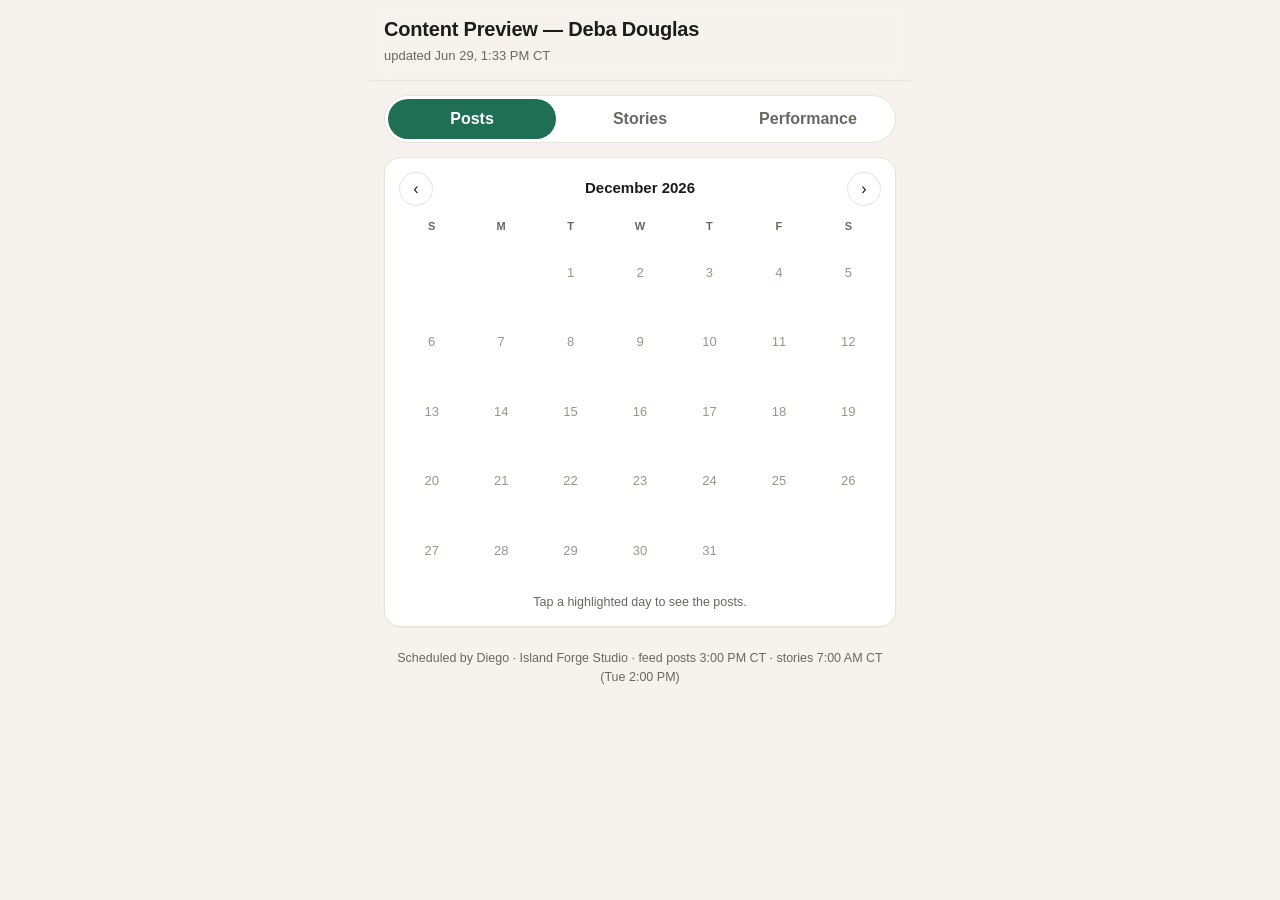
==== commit 65f76db7: "Performance tab: per-platform top-post drilldowns with links Each social platform now has a collapsi" ====
--- a/content-preview/clients/deba/index.html
+++ b/content-preview/clients/deba/index.html
@@ -67,7 +67,7 @@
  .mday{font-size:13px;font-weight:700;color:var(--accent);margin:2px 0 10px}
  footer{color:var(--muted);font-size:12.5px;text-align:center;margin-top:22px}
 </style></head><body><div class="wrap">
- <div class="top"><h1>Content Preview — Deba Douglas</h1><div class="meta">updated Jun 29, 1:19 PM CT</div></div>
+ <div class="top"><h1>Content Preview — Deba Douglas</h1><div class="meta">updated Jun 29, 1:33 PM CT</div></div>
  <div class="tabs">
    <button class="tab on" data-tab="posts">Posts</button>
    <button class="tab" data-tab="stories">Stories</button>
@@ -85,8 +85,34 @@
       <p class="snote">Facebook totals include her personal profile + page.</p>
       <div class="calhead" style="margin-top:16px">Top posts</div><div class="topcar"><div class="tslide"><video controls preload="none" playsinline poster="https://buffer-updates-media-backfill-bucket.s3.amazonaws.com/67e362b288f79c93410af3fb/6a1cb662c687a22dd4484705/6a218763a13169b278dfd3ea_thumbnail.jpg" src="https://scontent-iad3-1.cdninstagram.com/o1/v/t2/f2/m86/AQN8ncurY8h6srEB62Hfs5b9F6XGKcWwBP1iDc4lGThdds8LTUvFQtpQIhhlRHl-NcBME-2HL-9YuWlEhfd5hjm6mFMG32lbC0tyv9U.mp4?_nc_cat=110&amp;_nc_sid=5e9851&amp;_nc_ht=scontent-iad3-1.cdninstagram.com&amp;_nc_ohc=S_P4RMXG4ZYQ7kNvwGOSFog&amp;efg=[base64]%3D&amp;ccb=17-1&amp;vs=ba59aee4ad540c1b&amp;_nc_vs=[base64]&amp;_nc_gid=qo2w6ulOUvVLVg3FZFO_UA&amp;edm=ANQ71j8EAAAA&amp;_nc_zt=28&amp;_nc_tpa=Q5bMBQEK_8B9MCVMTcPedCOtkLYcKatDZY9wP9TO8sryY9en8PaLvouASNZKQmyo_YitYw36NuuGGtnoZA&amp;oh=00_Af8UJxijz8bDNLH5a3rgT7M8rTpvIsE0IaOU6EmSeFkKlg&amp;oe=6A2355BB"></video><div class="pmeta"><span class="ptime">instagram</span><span class="cta">3,610 views</span><span class="cta">75 likes</span><span class="cta">7 comments</span><span class="cta">9 shares</span><span class="cta">3 saves</span></div><div class="ptitle">“I lost a big chunk of money right…</div></div><div class="tslide"><video controls preload="none" playsinline poster="https://buffer-media-uploads.s3.amazonaws.com/67e362b288f79c93410af3f9/uploads/1780318132115/3fa10ea8-c79c-49e3-a345-a17531fe2604.png" src="https://buffer-media-uploads.s3.amazonaws.com/67e362b27bd165d61f0cf784/6a1d71339491da0b2c056dee/b1137d95bc47c5594d372a7d31c71ff9.original_transcoded.mp4"></video><div class="pmeta"><span class="ptime">instagram</span><span class="cta">2,880 views</span><span class="cta">89 likes</span><span class="cta">14 comments</span><span class="cta">16 shares</span><span class="cta">4 saves</span></div><div class="ptitle">My student just netted $28K on his flip.…</div></div><div class="tslide"><video controls preload="none" playsinline poster="https://buffer-updates-media-backfill-bucket.s3.amazonaws.com/67e362b288f79c93410af3fb/6a1cb662c687a22dd4484705/6a2cc6bdf3a0a758abe0021f_thumbnail.jpg" src="https://scontent-iad3-1.cdninstagram.com/o1/v/t2/f2/m86/AQNU1h3HQ2g3Rjvse42iCeMKjN-P2KZ4Z5XAHM4vVKWdhpGBAUAMXpAEScHQE67aBDb4mXqJXFStO2LeQypA-ois3fQUzXYjBOfH6PE.mp4?_nc_cat=104&amp;_nc_sid=5e9851&amp;_nc_ht=scontent-iad3-1.cdninstagram.com&amp;_nc_ohc=ZQNBY3ZanR4Q7kNvwGmKmw5&amp;efg=[base64]&amp;ccb=17-1&amp;vs=a2b39bb6292618d1&amp;_nc_vs=[base64]&amp;_nc_gid=yFJ4SUSwPLGJd1zO4gcEMg&amp;edm=AM6HXa8EAAAA&amp;_nc_zt=28&amp;oh=00_Af_Xhwc8QHa0uAAP65uUyakXg0LxxCR7GkKKidoE5D06qA&amp;oe=6A2EBB01"></video><div class="pmeta"><span class="ptime">instagram</span><span class="cta">2,577 views</span><span class="cta">137 likes</span><span class="cta">5 comments</span><span class="cta">4 shares</span></div><div class="ptitle">I said I was gonna be mad. I…</div></div><div class="tslide"><video controls preload="none" playsinline poster="https://buffer-updates-media-backfill-bucket.s3.amazonaws.com/67e362b288f79c93410af3fb/6a1cb662c687a22dd4484705/6a2845bdabca0868ad8a94ab_thumbnail.jpg" src="https://scontent-iad3-1.cdninstagram.com/o1/v/t2/f2/m86/AQNSKTfVaAjdRQckR5V89ncSfjikcrFtdeMTl13zTQT9FmsvB7hI9aYJx0tF2YoVwMBb4Z634cQQhGiXFKtJP5OZgmfxGicll4WPIOI.mp4?_nc_cat=108&amp;_nc_sid=5e9851&amp;_nc_ht=scontent-iad3-1.cdninstagram.com&amp;_nc_ohc=mIT8fU0wWIUQ7kNvwGAFL4P&amp;efg=[base64]&amp;ccb=17-1&amp;vs=14002e882d13ce66&amp;_nc_vs=[base64]&amp;_nc_gid=suZF8bB9HbfKefrs51g5gQ&amp;edm=ANQ71j8EAAAA&amp;_nc_zt=28&amp;_nc_tpa=Q5bMBQGcHiXMHZ9ob1JJklzeUcz292EU66OFYq8n9f7lN0G8X8wMHpL28eRPkTRQt3doAAF8L9joKuVDjw&amp;oh=00_Af9gx2dWihdwCO9itycuL9pjNKZuPSwurV_ankpsrSwMTw&amp;oe=6A2A23E9"></video><div class="pmeta"><span class="ptime">instagram</span><span class="cta">2,334 views</span><span class="cta">153 likes</span><span class="cta">38 comments</span><span class="cta">14 shares</span><span class="cta">3 saves</span></div><div class="ptitle">“I’m trying to contain myself.” 😄 Meet @internationalphife,…</div></div><div class="tslide"><video controls preload="none" playsinline poster="https://buffer-updates-media-backfill-bucket.s3.amazonaws.com/67e362b288f79c93410af3fb/6a1cb662c687a22dd4484705/6a1cb66408fdc25786a47c7b_thumbnail.jpg" src="https://scontent-iad3-1.cdninstagram.com/o1/v/t2/f2/m86/AQMAxfJdMC3iixGZJSUpxoq74Qpa7HdLf3ai7docAj5QFTRIogziqxMpvxRadD42FamoDtP6Jv4RB-dg4P0Y6yvimSxf8xlErpbLBdI.mp4?_nc_cat=110&amp;_nc_sid=5e9851&amp;_nc_ht=scontent-iad3-1.cdninstagram.com&amp;_nc_ohc=I5x8yPJnhf4Q7kNvwFJwLcy&amp;efg=[base64]%3D&amp;ccb=17-1&amp;vs=ca8f63d697a910b4&amp;_nc_vs=[base64]&amp;_nc_gid=eET9RVmj-xAFAKhwfuJCPg&amp;edm=ANo9K5cEAAAA&amp;_nc_zt=28&amp;_nc_tpa=Q5bMBQGAqRkeDZ2tc56LGRYFuV-TxpbM1I1DZpAHllChvdDGNK-VFlyA60yfon13fWMBhfIrsgIrVS6Zdg&amp;oh=00_Af-UTk3mwHeglAxh_EUdmSQ009vfsahVHKd8KRSqWIV2AA&amp;oe=6A1EAD6F"></video><div class="pmeta"><span class="ptime">instagram</span><span class="cta">2,193 views</span><span class="cta">123 likes</span><span class="cta">6 comments</span><span class="cta">8 shares</span><span class="cta">2 saves</span></div><div class="ptitle">Reconnected with an old college friend 🤝📚 and…</div></div></div><p class="snote">swipe to see the top 5 →</p>
       <details><summary>By platform</summary>
-        <table class="ptable"><tr><th>Platform</th><th>Views</th><th>Eng</th><th>Posts</th></tr><tr><td>facebook</td><td>184,783</td><td>5,607</td><td>14</td></tr><tr><td>instagram</td><td>58,783</td><td>2,606</td><td>106</td></tr><tr><td>tiktok</td><td>16,357</td><td>428</td><td>46</td></tr><tr><td>youtube</td><td>7,508</td><td>64</td><td>17</td></tr><tr><td>linkedin</td><td>305</td><td>74</td><td>121</td></tr></table>
+        <table class="ptable"><tr><th>Platform</th><th>Views</th><th>Eng</th></tr><tr><td>facebook</td><td>184,783</td><td>5,607</td></tr><tr><td>instagram</td><td>58,783</td><td>2,606</td></tr><tr><td>tiktok</td><td>16,357</td><td>428</td></tr><tr><td>youtube</td><td>7,508</td><td>64</td></tr><tr><td>linkedin</td><td>305</td><td>74</td></tr></table>
       </details>
+      <details>
+      <summary>Facebook — top posts by views</summary>
+      <div class="subhead">Views by content type</div><div class="bar"><span class="blabel">Video</span><span class="btrack"><span class="bfill" style="width:0%"></span></span><span class="bpct">0%</span></div><div class="bar"><span class="blabel">Image</span><span class="btrack"><span class="bfill" style="width:0%"></span></span><span class="bpct">0%</span></div>
+      <div class="subhead">Top posts</div>
+      <div class="toppost"><div class="pmeta"><span class="ptime">0 views</span><span class="cta">Video</span><span class="cta">2026-06-01</span></div><div class="ptitle">My student just netted $28K on his flip.…</div><div class="tp-stats">2 likes · 1 comments · 4 shares</div><a class="tp-link" href="https://www.facebook.com/reel/1684214235957829/" target="_blank" rel="noopener">View post →</a></div><div class="toppost"><div class="pmeta"><span class="ptime">0 views</span><span class="cta">Video</span><span class="cta">2026-06-02</span></div><div class="ptitle">Is working a 9-5 job something you want…</div><div class="tp-stats">2 likes · 1 shares</div><a class="tp-link" href="https://www.facebook.com/reel/1000818495971526/" target="_blank" rel="noopener">View post →</a></div><div class="toppost"><div class="pmeta"><span class="ptime">0 views</span><span class="cta">Image</span><span class="cta">2026-06-19</span></div><div class="ptitle">Only 10 spots. 👉🏾 Comment INVERTIR and I&#x27;ll…</div><div class="tp-stats">1 likes · 1 comments</div><a class="tp-link" href="https://facebook.com/324502310753290_122219978546357658" target="_blank" rel="noopener">View post →</a></div><div class="toppost"><div class="pmeta"><span class="ptime">0 views</span><span class="cta">Video</span><span class="cta">2026-06-03</span></div><div class="ptitle">$28K profit on his flip. 💰 Israel didn&#x27;t…</div><div class="tp-stats">2 likes</div><a class="tp-link" href="https://www.facebook.com/reel/1566901598774354/" target="_blank" rel="noopener">View post →</a></div><div class="toppost"><div class="pmeta"><span class="ptime">0 views</span><span class="cta">Image</span><span class="cta">2026-06-28</span></div><div class="ptitle">From the bays to the table 🏌️🍹 Our…</div><div class="tp-stats">1 likes</div><a class="tp-link" href="https://facebook.com/324502310753290_122220795446357658" target="_blank" rel="noopener">View post →</a></div>
+    </details><details>
+      <summary>Instagram — top posts by views</summary>
+      
+      <div class="subhead">Top posts</div>
+      <div class="toppost"><div class="pmeta"><span class="ptime">3,610 views</span><span class="cta">Video</span><span class="cta">2026-06-04</span></div><div class="ptitle">“I lost a big chunk of money right…</div><div class="tp-stats">75 likes · 7 comments · 9 shares · 3 saves</div><a class="tp-link" href="https://www.instagram.com/reel/DZKpTUnxsca/" target="_blank" rel="noopener">View post →</a></div><div class="toppost"><div class="pmeta"><span class="ptime">2,880 views</span><span class="cta">Video</span><span class="cta">2026-06-01</span></div><div class="ptitle">My student just netted $28K on his flip.…</div><div class="tp-stats">89 likes · 14 comments · 16 shares · 4 saves</div><a class="tp-link" href="https://www.instagram.com/reel/DZC4U_ygLVg/" target="_blank" rel="noopener">View post →</a></div><div class="toppost"><div class="pmeta"><span class="ptime">2,577 views</span><span class="cta">Video</span><span class="cta">2026-06-12</span></div><div class="ptitle">I said I was gonna be mad. I…</div><div class="tp-stats">137 likes · 5 comments · 4 shares</div><a class="tp-link" href="https://www.instagram.com/reel/DZfl1DqxD7j/" target="_blank" rel="noopener">View post →</a></div><div class="toppost"><div class="pmeta"><span class="ptime">2,334 views</span><span class="cta">Video</span><span class="cta">2026-06-09</span></div><div class="ptitle">“I’m trying to contain myself.” 😄 Meet @internationalphife,…</div><div class="tp-stats">153 likes · 38 comments · 14 shares · 3 saves</div><a class="tp-link" href="https://www.instagram.com/reel/DZX05qQRpPN/" target="_blank" rel="noopener">View post →</a></div><div class="toppost"><div class="pmeta"><span class="ptime">2,193 views</span><span class="cta">Video</span><span class="cta">2026-05-13</span></div><div class="ptitle">Reconnected with an old college friend 🤝📚 and…</div><div class="tp-stats">123 likes · 6 comments · 8 shares · 2 saves</div><a class="tp-link" href="https://www.instagram.com/reel/DYSahq2RM-5/" target="_blank" rel="noopener">View post →</a></div>
+    </details><details>
+      <summary>TikTok — top posts by views</summary>
+      <div class="subhead">Views by content type</div><div class="bar"><span class="blabel">Video</span><span class="btrack"><span class="bfill" style="width:56%"></span></span><span class="bpct">56%</span></div><div class="bar"><span class="blabel">Image</span><span class="btrack"><span class="bfill" style="width:44%"></span></span><span class="bpct">44%</span></div>
+      <div class="subhead">Top posts</div>
+      <div class="toppost"><div class="pmeta"><span class="ptime">1,227 views</span><span class="cta">Image</span><span class="cta">2026-06-16</span></div><div class="ptitle">When I was still a principal, nobody handed…</div><div class="tp-stats">28 likes</div><a class="tp-link" href="https://www.tiktok.com/@debaflipstexas/video/7652074298718424334?utm_campaign=tt4d_open_api&amp;utm_source=7103819247981182978" target="_blank" rel="noopener">View post →</a></div><div class="toppost"><div class="pmeta"><span class="ptime">924 views</span><span class="cta">Video</span><span class="cta">2026-05-23</span></div><div class="ptitle">our bank said no. Your network said yes.…</div><div class="tp-stats">30 likes</div><a class="tp-link" href="https://www.tiktok.com/@debaflipstexas/video/7643138253566070029?utm_campaign=tt4d_open_api&amp;utm_source=7103819247981182978" target="_blank" rel="noopener">View post →</a></div><div class="toppost"><div class="pmeta"><span class="ptime">901 views</span><span class="cta">Video</span><span class="cta">2026-05-16</span></div><div class="ptitle">The first step to becoming a real estate…</div><div class="tp-stats">36 likes · 1 shares</div><a class="tp-link" href="https://www.tiktok.com/@debaflipstexas/video/7640548774460345613?utm_campaign=tt4d_open_api&amp;utm_source=7103819247981182978" target="_blank" rel="noopener">View post →</a></div><div class="toppost"><div class="pmeta"><span class="ptime">885 views</span><span class="cta">Image</span><span class="cta">2026-05-19</span></div><div class="ptitle">Nobody builds wealth alone. 🏡✨ I&#x27;ve spent years…</div><div class="tp-stats">19 likes</div><a class="tp-link" href="https://www.tiktok.com/@debaflipstexas/video/7641669058529660174?utm_campaign=tt4d_open_api&amp;utm_source=7103819247981182978" target="_blank" rel="noopener">View post →</a></div><div class="toppost"><div class="pmeta"><span class="ptime">867 views</span><span class="cta">Video</span><span class="cta">2026-05-09</span></div><div class="ptitle">Nobody cares about the story. The numbers either…</div><div class="tp-stats">17 likes</div><a class="tp-link" href="https://www.tiktok.com/@debaflipstexas/video/7637943130716753166?utm_campaign=tt4d_open_api&amp;utm_source=7103819247981182978" target="_blank" rel="noopener">View post →</a></div>
+    </details><details>
+      <summary>YouTube — top posts by views</summary>
+      
+      <div class="subhead">Top posts</div>
+      <div class="toppost"><div class="pmeta"><span class="ptime">1,650 views</span><span class="cta">Video</span><span class="cta">2026-06-22</span></div><div class="ptitle">Do it sooner. Just go in. 🙌🏾 Joshua…</div><div class="tp-stats">9 likes</div><a class="tp-link" href="https://www.youtube.com/shorts/Q8UV0y7Q9gk" target="_blank" rel="noopener">View post →</a></div><div class="toppost"><div class="pmeta"><span class="ptime">1,146 views</span><span class="cta">Video</span><span class="cta">2026-06-07</span></div><div class="ptitle">Is working a 9-5 job something you want…</div><div class="tp-stats">3 likes</div><a class="tp-link" href="https://www.youtube.com/shorts/88TeQaLVFpw" target="_blank" rel="noopener">View post →</a></div><div class="toppost"><div class="pmeta"><span class="ptime">1,044 views</span><span class="cta">Video</span><span class="cta">2026-06-02</span></div><div class="ptitle">Is working a 9-5 job something you want…</div><div class="tp-stats">4 likes</div><a class="tp-link" href="https://www.youtube.com/shorts/iQ1DFqJ3L_c" target="_blank" rel="noopener">View post →</a></div><div class="toppost"><div class="pmeta"><span class="ptime">1,033 views</span><span class="cta">Video</span><span class="cta">2026-06-11</span></div><div class="ptitle">“How do I get the money?” 💰 I…</div><div class="tp-stats">16 likes</div><a class="tp-link" href="https://www.youtube.com/shorts/nCsh_6PV1zY" target="_blank" rel="noopener">View post →</a></div><div class="toppost"><div class="pmeta"><span class="ptime">936 views</span><span class="cta">Video</span><span class="cta">2026-06-04</span></div><div class="ptitle">&quot;I lost a big chunk of money right…</div><div class="tp-stats">2 likes</div><a class="tp-link" href="https://www.youtube.com/shorts/laKmOrqRKiA" target="_blank" rel="noopener">View post →</a></div>
+    </details><details>
+      <summary>LinkedIn — top posts by views</summary>
+      
+      <div class="subhead">Top posts</div>
+      <div class="toppost"><div class="pmeta"><span class="ptime">58 views</span><span class="cta">Video</span><span class="cta">2026-05-21</span></div><div class="ptitle">Still waiting around at your properties for in-person…</div><div class="tp-stats">7 likes · 18 min watched</div><a class="tp-link" href="https://www.linkedin.com/feed/update/urn:li:ugcPost:7463265966945165312" target="_blank" rel="noopener">View post →</a></div><div class="toppost"><div class="pmeta"><span class="ptime">54 views</span><span class="cta">Video</span><span class="cta">2026-06-04</span></div><div class="ptitle">Delays cost time AND money. If your draw…</div><div class="tp-stats">6 likes · 10.1 min watched</div><a class="tp-link" href="https://www.linkedin.com/feed/update/urn:li:ugcPost:7468333116714065920" target="_blank" rel="noopener">View post →</a></div><div class="toppost"><div class="pmeta"><span class="ptime">22 views</span><span class="cta">Video</span><span class="cta">2026-05-28</span></div><div class="ptitle">Raise your hand if you are tired of…</div><div class="tp-stats">1 likes · 4.4 min watched</div><a class="tp-link" href="https://www.linkedin.com/feed/update/urn:li:ugcPost:7465796711664345088" target="_blank" rel="noopener">View post →</a></div><div class="toppost"><div class="pmeta"><span class="ptime">17 views</span><span class="cta">Video</span><span class="cta">2026-06-13</span></div><div class="ptitle">The June 2026 Hands-On Mentorship is officially SOLD…</div><div class="tp-stats">2 likes · 4.2 min watched</div><a class="tp-link" href="https://www.linkedin.com/feed/update/urn:li:ugcPost:7471368253039357952" target="_blank" rel="noopener">View post →</a></div><div class="toppost"><div class="pmeta"><span class="ptime">15 views</span><span class="cta">Video</span><span class="cta">2026-06-22</span></div><div class="ptitle">When Roger and Reina joined my mentorship program,…</div><div class="tp-stats">2.7 min watched</div><a class="tp-link" href="https://www.linkedin.com/feed/update/urn:li:ugcPost:7474869512287268864" target="_blank" rel="noopener">View post →</a></div>
+    </details>
       <details>
       <summary>Facebook reach breakdown (Apr 30, 2026 – Jun 29, 2026)</summary>
       <div class="subhead">Views by content type</div><div class="bar"><span class="blabel">Photo</span><span class="btrack"><span class="bfill" style="width:53.6%"></span></span><span class="bpct">53.6%</span></div><div class="bar"><span class="blabel">Reel</span><span class="btrack"><span class="bfill" style="width:30.9%"></span></span><span class="bpct">30.9%</span></div><div class="bar"><span class="blabel">Text</span><span class="btrack"><span class="bfill" style="width:10.0%"></span></span><span class="bpct">10.0%</span></div><div class="bar"><span class="blabel">Other</span><span class="btrack"><span class="bfill" style="width:5.3%"></span></span><span class="bpct">5.3%</span></div><div class="bar"><span class="blabel">Link</span><span class="btrack"><span class="bfill" style="width:0.3%"></span></span><span class="bpct">0.3%</span></div>
@@ -94,7 +120,7 @@
       <div class="subhead">Top Facebook posts (by views)</div>
       <div class="toppost"><div class="pmeta"><span class="ptime">7,396 views</span><span class="cta">Photo</span><span class="cta">05/11/2026</span></div><div class="ptitle">Your gifts will make room for you. ❤️ Today,…</div><div class="tp-stats">392 reactions · 120 comments · 4 shares · 2 saves</div><a class="tp-link" href="https://www.facebook.com/deba.douglas/posts/pfbid02rm88DfidRmZYrUfoqWj3qiLH9YyWERi6w4UMGr3XxF1WB73Sm5KjXiK5RBKwzFXel" target="_blank" rel="noopener">View post →</a></div><div class="toppost"><div class="pmeta"><span class="ptime">3,592 views</span><span class="cta">Photo</span><span class="cta">05/14/2026</span></div><div class="ptitle">Tune in to Good Morning Texas today at 9am f…</div><div class="tp-stats">205 reactions · 40 comments · 2 shares</div><a class="tp-link" href="https://www.facebook.com/deba.douglas/posts/pfbid0aUTURpAGTqp5cVpn8rS9FvpTWWziLQv2JFcEYDE4fjKEuC9KYxtQZdzQCZ8jC2sSl" target="_blank" rel="noopener">View post →</a></div><div class="toppost"><div class="pmeta"><span class="ptime">3,437 views</span><span class="cta">Text</span><span class="cta">05/20/2026</span></div><div class="ptitle">Trying to figure out what closing gift to ge…</div><div class="tp-stats">26 reactions · 23 comments · 0 shares</div><a class="tp-link" href="https://www.facebook.com/deba.douglas/posts/pfbid02FW48PGurwZ53wtLBhhn7D5JASFPgDwxzZyiBQHRJs5zFk9SxuGvVgLcqCi7axQcil" target="_blank" rel="noopener">View post →</a></div><div class="toppost"><div class="pmeta"><span class="ptime">3,410 views</span><span class="cta">Content</span><span class="cta">05/20/2026</span></div><div class="ptitle">Today was one of those full circle moments… …</div><div class="tp-stats">160 reactions · 40 comments · 0 shares · 1 saves</div><a class="tp-link" href="https://www.facebook.com/deba.douglas/posts/pfbid0LxSMGrvDhWJE4bXtVFZhCMw3v3qpGEWqxt5pH1yxYYs7TYDg1uweabwZGvfntfnol" target="_blank" rel="noopener">View post →</a></div><div class="toppost"><div class="pmeta"><span class="ptime">2,925 views</span><span class="cta">Photo</span><span class="cta">06/20/2026</span></div><div class="ptitle">Why didn’t y’all tell me I hold the mic like…</div><div class="tp-stats">89 reactions · 19 comments · 0 shares</div><a class="tp-link" href="https://www.facebook.com/deba.douglas/posts/pfbid0oHXH2mNq6HgkbnV4ozxjKPkERb63kgtVZ7UVUsfXhMsPW61gTSz2GSszmSi29zKal" target="_blank" rel="noopener">View post →</a></div>
     </details>
-      <p class="snote">Updated Jun 29, 1:19 PM CT</p>
+      <p class="snote">Updated Jun 29, 1:33 PM CT</p>
     </section>
  <footer>Scheduled by Diego · Island Forge Studio · feed posts 3:00 PM CT · stories 7:00 AM CT (Tue 2:00 PM)</footer>
 </div>
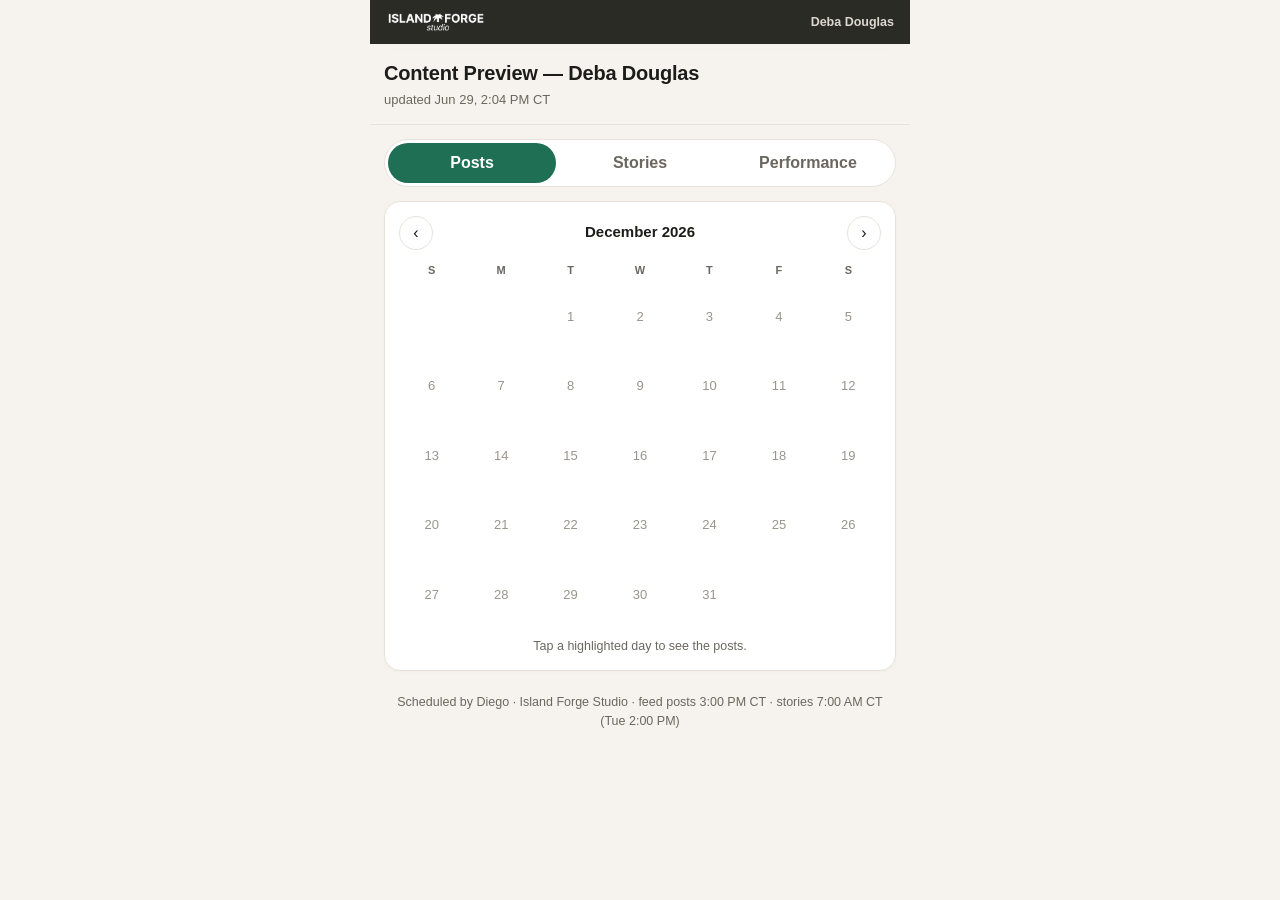
==== commit a21e3f3a: "Performance tab: owner-value redesign + Island Forge branding Reframe the Performance page around "i" ====
--- a/content-preview/clients/deba/index.html
+++ b/content-preview/clients/deba/index.html
@@ -6,7 +6,10 @@
  *{box-sizing:border-box;-webkit-text-size-adjust:100%}
  body{margin:0;background:var(--bg);color:var(--ink);font:16px/1.5 -apple-system,BlinkMacSystemFont,"Segoe UI",Roboto,Helvetica,Arial,sans-serif}
  .wrap{max-width:540px;margin:0 auto;padding:16px 14px calc(40px + env(safe-area-inset-bottom))}
- .top{position:sticky;top:0;background:rgba(246,243,238,.92);backdrop-filter:blur(8px);margin:-16px -14px 14px;padding:14px;border-bottom:1px solid var(--line);z-index:5}
+ .ifbar{display:flex;align-items:center;justify-content:space-between;background:#2B2B26;margin:-16px -14px 0;padding:11px 16px}
+ .ifbar img{height:22px;width:auto;display:block}
+ .ifbar .rep{color:#FBF5EE;font-size:12.5px;font-weight:600;opacity:.85}
+ .top{position:sticky;top:0;background:rgba(246,243,238,.92);backdrop-filter:blur(8px);margin:0 -14px 14px;padding:14px;border-bottom:1px solid var(--line);z-index:5}
  h1{font-size:20px;margin:0;letter-spacing:-.01em} .meta{color:var(--muted);font-size:13px;margin-top:2px}
  .banner{background:var(--soft);border:1px solid #cfe2d8;color:#16503c;border-radius:12px;padding:11px 13px;font-size:13.5px;margin:0 0 16px}
  .tabs{display:flex;gap:0;border:1px solid var(--line);border-radius:999px;padding:3px;margin:0 0 14px;background:var(--card)}
@@ -67,7 +70,8 @@
  .mday{font-size:13px;font-weight:700;color:var(--accent);margin:2px 0 10px}
  footer{color:var(--muted);font-size:12.5px;text-align:center;margin-top:22px}
 </style></head><body><div class="wrap">
- <div class="top"><h1>Content Preview — Deba Douglas</h1><div class="meta">updated Jun 29, 1:33 PM CT</div></div>
+ <div class="ifbar"><img src="[data-uri]" alt="Island Forge Studio"><span class="rep">Deba Douglas</span></div>
+ <div class="top"><h1>Content Preview — Deba Douglas</h1><div class="meta">updated Jun 29, 2:04 PM CT</div></div>
  <div class="tabs">
    <button class="tab on" data-tab="posts">Posts</button>
    <button class="tab" data-tab="stories">Stories</button>
@@ -81,34 +85,38 @@
    <p class="snote" id="snote"></p>
  </section>
  <section class="card" id="perf" hidden>
-      <div class="kpis"><div class="kpi"><div class="kval">35</div><div class="klabel">Bookings</div><div class=ksub>Calendly</div></div><div class="kpi"><div class="kval">267,736</div><div class="klabel">Views</div><div class=ksub>last 60 days</div></div><div class="kpi"><div class="kval">8,779</div><div class="klabel">Engagement</div><div class=ksub>4.24% rate</div></div><div class="kpi"><div class="kval">7,112</div><div class="klabel">Followers</div><div class=ksub>Facebook</div></div></div>
-      <p class="snote">Facebook totals include her personal profile + page.</p>
+      <div class="kpis"><div class="kpi"><div class="kval">35</div><div class="klabel">Bookings</div><div class=ksub>Calendly</div></div><div class="kpi"><div class="kval">267,736</div><div class="klabel">Total views</div><div class=ksub>all platforms · 60 days</div></div><div class="kpi"><div class="kval">8,779</div><div class="klabel">Engagement</div><div class=ksub>3.3% of views</div></div><div class="kpi"><div class="kval">7,112</div><div class="klabel">Followers</div><div class=ksub>all platforms</div></div></div>
       <div class="calhead" style="margin-top:16px">Top posts</div><div class="topcar"><div class="tslide"><video controls preload="none" playsinline poster="https://buffer-updates-media-backfill-bucket.s3.amazonaws.com/67e362b288f79c93410af3fb/6a1cb662c687a22dd4484705/6a218763a13169b278dfd3ea_thumbnail.jpg" src="https://scontent-iad3-1.cdninstagram.com/o1/v/t2/f2/m86/AQN8ncurY8h6srEB62Hfs5b9F6XGKcWwBP1iDc4lGThdds8LTUvFQtpQIhhlRHl-NcBME-2HL-9YuWlEhfd5hjm6mFMG32lbC0tyv9U.mp4?_nc_cat=110&amp;_nc_sid=5e9851&amp;_nc_ht=scontent-iad3-1.cdninstagram.com&amp;_nc_ohc=S_P4RMXG4ZYQ7kNvwGOSFog&amp;efg=[base64]%3D&amp;ccb=17-1&amp;vs=ba59aee4ad540c1b&amp;_nc_vs=[base64]&amp;_nc_gid=qo2w6ulOUvVLVg3FZFO_UA&amp;edm=ANQ71j8EAAAA&amp;_nc_zt=28&amp;_nc_tpa=Q5bMBQEK_8B9MCVMTcPedCOtkLYcKatDZY9wP9TO8sryY9en8PaLvouASNZKQmyo_YitYw36NuuGGtnoZA&amp;oh=00_Af8UJxijz8bDNLH5a3rgT7M8rTpvIsE0IaOU6EmSeFkKlg&amp;oe=6A2355BB"></video><div class="pmeta"><span class="ptime">instagram</span><span class="cta">3,610 views</span><span class="cta">75 likes</span><span class="cta">7 comments</span><span class="cta">9 shares</span><span class="cta">3 saves</span></div><div class="ptitle">“I lost a big chunk of money right…</div></div><div class="tslide"><video controls preload="none" playsinline poster="https://buffer-media-uploads.s3.amazonaws.com/67e362b288f79c93410af3f9/uploads/1780318132115/3fa10ea8-c79c-49e3-a345-a17531fe2604.png" src="https://buffer-media-uploads.s3.amazonaws.com/67e362b27bd165d61f0cf784/6a1d71339491da0b2c056dee/b1137d95bc47c5594d372a7d31c71ff9.original_transcoded.mp4"></video><div class="pmeta"><span class="ptime">instagram</span><span class="cta">2,880 views</span><span class="cta">89 likes</span><span class="cta">14 comments</span><span class="cta">16 shares</span><span class="cta">4 saves</span></div><div class="ptitle">My student just netted $28K on his flip.…</div></div><div class="tslide"><video controls preload="none" playsinline poster="https://buffer-updates-media-backfill-bucket.s3.amazonaws.com/67e362b288f79c93410af3fb/6a1cb662c687a22dd4484705/6a2cc6bdf3a0a758abe0021f_thumbnail.jpg" src="https://scontent-iad3-1.cdninstagram.com/o1/v/t2/f2/m86/AQNU1h3HQ2g3Rjvse42iCeMKjN-P2KZ4Z5XAHM4vVKWdhpGBAUAMXpAEScHQE67aBDb4mXqJXFStO2LeQypA-ois3fQUzXYjBOfH6PE.mp4?_nc_cat=104&amp;_nc_sid=5e9851&amp;_nc_ht=scontent-iad3-1.cdninstagram.com&amp;_nc_ohc=ZQNBY3ZanR4Q7kNvwGmKmw5&amp;efg=[base64]&amp;ccb=17-1&amp;vs=a2b39bb6292618d1&amp;_nc_vs=[base64]&amp;_nc_gid=yFJ4SUSwPLGJd1zO4gcEMg&amp;edm=AM6HXa8EAAAA&amp;_nc_zt=28&amp;oh=00_Af_Xhwc8QHa0uAAP65uUyakXg0LxxCR7GkKKidoE5D06qA&amp;oe=6A2EBB01"></video><div class="pmeta"><span class="ptime">instagram</span><span class="cta">2,577 views</span><span class="cta">137 likes</span><span class="cta">5 comments</span><span class="cta">4 shares</span></div><div class="ptitle">I said I was gonna be mad. I…</div></div><div class="tslide"><video controls preload="none" playsinline poster="https://buffer-updates-media-backfill-bucket.s3.amazonaws.com/67e362b288f79c93410af3fb/6a1cb662c687a22dd4484705/6a2845bdabca0868ad8a94ab_thumbnail.jpg" src="https://scontent-iad3-1.cdninstagram.com/o1/v/t2/f2/m86/AQNSKTfVaAjdRQckR5V89ncSfjikcrFtdeMTl13zTQT9FmsvB7hI9aYJx0tF2YoVwMBb4Z634cQQhGiXFKtJP5OZgmfxGicll4WPIOI.mp4?_nc_cat=108&amp;_nc_sid=5e9851&amp;_nc_ht=scontent-iad3-1.cdninstagram.com&amp;_nc_ohc=mIT8fU0wWIUQ7kNvwGAFL4P&amp;efg=[base64]&amp;ccb=17-1&amp;vs=14002e882d13ce66&amp;_nc_vs=[base64]&amp;_nc_gid=suZF8bB9HbfKefrs51g5gQ&amp;edm=ANQ71j8EAAAA&amp;_nc_zt=28&amp;_nc_tpa=Q5bMBQGcHiXMHZ9ob1JJklzeUcz292EU66OFYq8n9f7lN0G8X8wMHpL28eRPkTRQt3doAAF8L9joKuVDjw&amp;oh=00_Af9gx2dWihdwCO9itycuL9pjNKZuPSwurV_ankpsrSwMTw&amp;oe=6A2A23E9"></video><div class="pmeta"><span class="ptime">instagram</span><span class="cta">2,334 views</span><span class="cta">153 likes</span><span class="cta">38 comments</span><span class="cta">14 shares</span><span class="cta">3 saves</span></div><div class="ptitle">“I’m trying to contain myself.” 😄 Meet @internationalphife,…</div></div><div class="tslide"><video controls preload="none" playsinline poster="https://buffer-updates-media-backfill-bucket.s3.amazonaws.com/67e362b288f79c93410af3fb/6a1cb662c687a22dd4484705/6a1cb66408fdc25786a47c7b_thumbnail.jpg" src="https://scontent-iad3-1.cdninstagram.com/o1/v/t2/f2/m86/AQMAxfJdMC3iixGZJSUpxoq74Qpa7HdLf3ai7docAj5QFTRIogziqxMpvxRadD42FamoDtP6Jv4RB-dg4P0Y6yvimSxf8xlErpbLBdI.mp4?_nc_cat=110&amp;_nc_sid=5e9851&amp;_nc_ht=scontent-iad3-1.cdninstagram.com&amp;_nc_ohc=I5x8yPJnhf4Q7kNvwFJwLcy&amp;efg=[base64]%3D&amp;ccb=17-1&amp;vs=ca8f63d697a910b4&amp;_nc_vs=[base64]&amp;_nc_gid=eET9RVmj-xAFAKhwfuJCPg&amp;edm=ANo9K5cEAAAA&amp;_nc_zt=28&amp;_nc_tpa=Q5bMBQGAqRkeDZ2tc56LGRYFuV-TxpbM1I1DZpAHllChvdDGNK-VFlyA60yfon13fWMBhfIrsgIrVS6Zdg&amp;oh=00_Af-UTk3mwHeglAxh_EUdmSQ009vfsahVHKd8KRSqWIV2AA&amp;oe=6A1EAD6F"></video><div class="pmeta"><span class="ptime">instagram</span><span class="cta">2,193 views</span><span class="cta">123 likes</span><span class="cta">6 comments</span><span class="cta">8 shares</span><span class="cta">2 saves</span></div><div class="ptitle">Reconnected with an old college friend 🤝📚 and…</div></div></div><p class="snote">swipe to see the top 5 →</p>
       <details><summary>By platform</summary>
-        <table class="ptable"><tr><th>Platform</th><th>Views</th><th>Eng</th></tr><tr><td>facebook</td><td>184,783</td><td>5,607</td></tr><tr><td>instagram</td><td>58,783</td><td>2,606</td></tr><tr><td>tiktok</td><td>16,357</td><td>428</td></tr><tr><td>youtube</td><td>7,508</td><td>64</td></tr><tr><td>linkedin</td><td>305</td><td>74</td></tr></table>
+        <table class="ptable"><tr><th>Platform</th><th>Views</th><th>Eng</th><th>Rate</th></tr><tr><td>facebook</td><td>184,783</td><td>5,607</td><td>3.0%</td></tr><tr><td>instagram</td><td>58,783</td><td>2,606</td><td>4.4%</td></tr><tr><td>tiktok</td><td>16,357</td><td>428</td><td>2.6%</td></tr><tr><td>youtube</td><td>7,508</td><td>64</td><td>0.9%</td></tr><tr><td>linkedin</td><td>305</td><td>74</td><td>24.3%</td></tr></table>
       </details>
       <details>
       <summary>Facebook — top posts by views</summary>
+      <p class="snote" style="text-align:left;margin:6px 0 2px">184,783 views · 5,607 engagement · 3.0% rate</p>
       <div class="subhead">Views by content type</div><div class="bar"><span class="blabel">Video</span><span class="btrack"><span class="bfill" style="width:0%"></span></span><span class="bpct">0%</span></div><div class="bar"><span class="blabel">Image</span><span class="btrack"><span class="bfill" style="width:0%"></span></span><span class="bpct">0%</span></div>
       <div class="subhead">Top posts</div>
       <div class="toppost"><div class="pmeta"><span class="ptime">0 views</span><span class="cta">Video</span><span class="cta">2026-06-01</span></div><div class="ptitle">My student just netted $28K on his flip.…</div><div class="tp-stats">2 likes · 1 comments · 4 shares</div><a class="tp-link" href="https://www.facebook.com/reel/1684214235957829/" target="_blank" rel="noopener">View post →</a></div><div class="toppost"><div class="pmeta"><span class="ptime">0 views</span><span class="cta">Video</span><span class="cta">2026-06-02</span></div><div class="ptitle">Is working a 9-5 job something you want…</div><div class="tp-stats">2 likes · 1 shares</div><a class="tp-link" href="https://www.facebook.com/reel/1000818495971526/" target="_blank" rel="noopener">View post →</a></div><div class="toppost"><div class="pmeta"><span class="ptime">0 views</span><span class="cta">Image</span><span class="cta">2026-06-19</span></div><div class="ptitle">Only 10 spots. 👉🏾 Comment INVERTIR and I&#x27;ll…</div><div class="tp-stats">1 likes · 1 comments</div><a class="tp-link" href="https://facebook.com/324502310753290_122219978546357658" target="_blank" rel="noopener">View post →</a></div><div class="toppost"><div class="pmeta"><span class="ptime">0 views</span><span class="cta">Video</span><span class="cta">2026-06-03</span></div><div class="ptitle">$28K profit on his flip. 💰 Israel didn&#x27;t…</div><div class="tp-stats">2 likes</div><a class="tp-link" href="https://www.facebook.com/reel/1566901598774354/" target="_blank" rel="noopener">View post →</a></div><div class="toppost"><div class="pmeta"><span class="ptime">0 views</span><span class="cta">Image</span><span class="cta">2026-06-28</span></div><div class="ptitle">From the bays to the table 🏌️🍹 Our…</div><div class="tp-stats">1 likes</div><a class="tp-link" href="https://facebook.com/324502310753290_122220795446357658" target="_blank" rel="noopener">View post →</a></div>
     </details><details>
       <summary>Instagram — top posts by views</summary>
+      <p class="snote" style="text-align:left;margin:6px 0 2px">58,783 views · 2,606 engagement · 4.4% rate</p>
       
       <div class="subhead">Top posts</div>
       <div class="toppost"><div class="pmeta"><span class="ptime">3,610 views</span><span class="cta">Video</span><span class="cta">2026-06-04</span></div><div class="ptitle">“I lost a big chunk of money right…</div><div class="tp-stats">75 likes · 7 comments · 9 shares · 3 saves</div><a class="tp-link" href="https://www.instagram.com/reel/DZKpTUnxsca/" target="_blank" rel="noopener">View post →</a></div><div class="toppost"><div class="pmeta"><span class="ptime">2,880 views</span><span class="cta">Video</span><span class="cta">2026-06-01</span></div><div class="ptitle">My student just netted $28K on his flip.…</div><div class="tp-stats">89 likes · 14 comments · 16 shares · 4 saves</div><a class="tp-link" href="https://www.instagram.com/reel/DZC4U_ygLVg/" target="_blank" rel="noopener">View post →</a></div><div class="toppost"><div class="pmeta"><span class="ptime">2,577 views</span><span class="cta">Video</span><span class="cta">2026-06-12</span></div><div class="ptitle">I said I was gonna be mad. I…</div><div class="tp-stats">137 likes · 5 comments · 4 shares</div><a class="tp-link" href="https://www.instagram.com/reel/DZfl1DqxD7j/" target="_blank" rel="noopener">View post →</a></div><div class="toppost"><div class="pmeta"><span class="ptime">2,334 views</span><span class="cta">Video</span><span class="cta">2026-06-09</span></div><div class="ptitle">“I’m trying to contain myself.” 😄 Meet @internationalphife,…</div><div class="tp-stats">153 likes · 38 comments · 14 shares · 3 saves</div><a class="tp-link" href="https://www.instagram.com/reel/DZX05qQRpPN/" target="_blank" rel="noopener">View post →</a></div><div class="toppost"><div class="pmeta"><span class="ptime">2,193 views</span><span class="cta">Video</span><span class="cta">2026-05-13</span></div><div class="ptitle">Reconnected with an old college friend 🤝📚 and…</div><div class="tp-stats">123 likes · 6 comments · 8 shares · 2 saves</div><a class="tp-link" href="https://www.instagram.com/reel/DYSahq2RM-5/" target="_blank" rel="noopener">View post →</a></div>
     </details><details>
       <summary>TikTok — top posts by views</summary>
+      <p class="snote" style="text-align:left;margin:6px 0 2px">16,357 views · 428 engagement · 2.6% rate</p>
       <div class="subhead">Views by content type</div><div class="bar"><span class="blabel">Video</span><span class="btrack"><span class="bfill" style="width:56%"></span></span><span class="bpct">56%</span></div><div class="bar"><span class="blabel">Image</span><span class="btrack"><span class="bfill" style="width:44%"></span></span><span class="bpct">44%</span></div>
       <div class="subhead">Top posts</div>
       <div class="toppost"><div class="pmeta"><span class="ptime">1,227 views</span><span class="cta">Image</span><span class="cta">2026-06-16</span></div><div class="ptitle">When I was still a principal, nobody handed…</div><div class="tp-stats">28 likes</div><a class="tp-link" href="https://www.tiktok.com/@debaflipstexas/video/7652074298718424334?utm_campaign=tt4d_open_api&amp;utm_source=7103819247981182978" target="_blank" rel="noopener">View post →</a></div><div class="toppost"><div class="pmeta"><span class="ptime">924 views</span><span class="cta">Video</span><span class="cta">2026-05-23</span></div><div class="ptitle">our bank said no. Your network said yes.…</div><div class="tp-stats">30 likes</div><a class="tp-link" href="https://www.tiktok.com/@debaflipstexas/video/7643138253566070029?utm_campaign=tt4d_open_api&amp;utm_source=7103819247981182978" target="_blank" rel="noopener">View post →</a></div><div class="toppost"><div class="pmeta"><span class="ptime">901 views</span><span class="cta">Video</span><span class="cta">2026-05-16</span></div><div class="ptitle">The first step to becoming a real estate…</div><div class="tp-stats">36 likes · 1 shares</div><a class="tp-link" href="https://www.tiktok.com/@debaflipstexas/video/7640548774460345613?utm_campaign=tt4d_open_api&amp;utm_source=7103819247981182978" target="_blank" rel="noopener">View post →</a></div><div class="toppost"><div class="pmeta"><span class="ptime">885 views</span><span class="cta">Image</span><span class="cta">2026-05-19</span></div><div class="ptitle">Nobody builds wealth alone. 🏡✨ I&#x27;ve spent years…</div><div class="tp-stats">19 likes</div><a class="tp-link" href="https://www.tiktok.com/@debaflipstexas/video/7641669058529660174?utm_campaign=tt4d_open_api&amp;utm_source=7103819247981182978" target="_blank" rel="noopener">View post →</a></div><div class="toppost"><div class="pmeta"><span class="ptime">867 views</span><span class="cta">Video</span><span class="cta">2026-05-09</span></div><div class="ptitle">Nobody cares about the story. The numbers either…</div><div class="tp-stats">17 likes</div><a class="tp-link" href="https://www.tiktok.com/@debaflipstexas/video/7637943130716753166?utm_campaign=tt4d_open_api&amp;utm_source=7103819247981182978" target="_blank" rel="noopener">View post →</a></div>
     </details><details>
       <summary>YouTube — top posts by views</summary>
+      <p class="snote" style="text-align:left;margin:6px 0 2px">7,508 views · 64 engagement · 0.9% rate</p>
       
       <div class="subhead">Top posts</div>
       <div class="toppost"><div class="pmeta"><span class="ptime">1,650 views</span><span class="cta">Video</span><span class="cta">2026-06-22</span></div><div class="ptitle">Do it sooner. Just go in. 🙌🏾 Joshua…</div><div class="tp-stats">9 likes</div><a class="tp-link" href="https://www.youtube.com/shorts/Q8UV0y7Q9gk" target="_blank" rel="noopener">View post →</a></div><div class="toppost"><div class="pmeta"><span class="ptime">1,146 views</span><span class="cta">Video</span><span class="cta">2026-06-07</span></div><div class="ptitle">Is working a 9-5 job something you want…</div><div class="tp-stats">3 likes</div><a class="tp-link" href="https://www.youtube.com/shorts/88TeQaLVFpw" target="_blank" rel="noopener">View post →</a></div><div class="toppost"><div class="pmeta"><span class="ptime">1,044 views</span><span class="cta">Video</span><span class="cta">2026-06-02</span></div><div class="ptitle">Is working a 9-5 job something you want…</div><div class="tp-stats">4 likes</div><a class="tp-link" href="https://www.youtube.com/shorts/iQ1DFqJ3L_c" target="_blank" rel="noopener">View post →</a></div><div class="toppost"><div class="pmeta"><span class="ptime">1,033 views</span><span class="cta">Video</span><span class="cta">2026-06-11</span></div><div class="ptitle">“How do I get the money?” 💰 I…</div><div class="tp-stats">16 likes</div><a class="tp-link" href="https://www.youtube.com/shorts/nCsh_6PV1zY" target="_blank" rel="noopener">View post →</a></div><div class="toppost"><div class="pmeta"><span class="ptime">936 views</span><span class="cta">Video</span><span class="cta">2026-06-04</span></div><div class="ptitle">&quot;I lost a big chunk of money right…</div><div class="tp-stats">2 likes</div><a class="tp-link" href="https://www.youtube.com/shorts/laKmOrqRKiA" target="_blank" rel="noopener">View post →</a></div>
     </details><details>
       <summary>LinkedIn — top posts by views</summary>
+      <p class="snote" style="text-align:left;margin:6px 0 2px">305 views · 74 engagement · 24.3% rate</p>
       
       <div class="subhead">Top posts</div>
       <div class="toppost"><div class="pmeta"><span class="ptime">58 views</span><span class="cta">Video</span><span class="cta">2026-05-21</span></div><div class="ptitle">Still waiting around at your properties for in-person…</div><div class="tp-stats">7 likes · 18 min watched</div><a class="tp-link" href="https://www.linkedin.com/feed/update/urn:li:ugcPost:7463265966945165312" target="_blank" rel="noopener">View post →</a></div><div class="toppost"><div class="pmeta"><span class="ptime">54 views</span><span class="cta">Video</span><span class="cta">2026-06-04</span></div><div class="ptitle">Delays cost time AND money. If your draw…</div><div class="tp-stats">6 likes · 10.1 min watched</div><a class="tp-link" href="https://www.linkedin.com/feed/update/urn:li:ugcPost:7468333116714065920" target="_blank" rel="noopener">View post →</a></div><div class="toppost"><div class="pmeta"><span class="ptime">22 views</span><span class="cta">Video</span><span class="cta">2026-05-28</span></div><div class="ptitle">Raise your hand if you are tired of…</div><div class="tp-stats">1 likes · 4.4 min watched</div><a class="tp-link" href="https://www.linkedin.com/feed/update/urn:li:ugcPost:7465796711664345088" target="_blank" rel="noopener">View post →</a></div><div class="toppost"><div class="pmeta"><span class="ptime">17 views</span><span class="cta">Video</span><span class="cta">2026-06-13</span></div><div class="ptitle">The June 2026 Hands-On Mentorship is officially SOLD…</div><div class="tp-stats">2 likes · 4.2 min watched</div><a class="tp-link" href="https://www.linkedin.com/feed/update/urn:li:ugcPost:7471368253039357952" target="_blank" rel="noopener">View post →</a></div><div class="toppost"><div class="pmeta"><span class="ptime">15 views</span><span class="cta">Video</span><span class="cta">2026-06-22</span></div><div class="ptitle">When Roger and Reina joined my mentorship program,…</div><div class="tp-stats">2.7 min watched</div><a class="tp-link" href="https://www.linkedin.com/feed/update/urn:li:ugcPost:7474869512287268864" target="_blank" rel="noopener">View post →</a></div>
@@ -120,7 +128,7 @@
       <div class="subhead">Top Facebook posts (by views)</div>
       <div class="toppost"><div class="pmeta"><span class="ptime">7,396 views</span><span class="cta">Photo</span><span class="cta">05/11/2026</span></div><div class="ptitle">Your gifts will make room for you. ❤️ Today,…</div><div class="tp-stats">392 reactions · 120 comments · 4 shares · 2 saves</div><a class="tp-link" href="https://www.facebook.com/deba.douglas/posts/pfbid02rm88DfidRmZYrUfoqWj3qiLH9YyWERi6w4UMGr3XxF1WB73Sm5KjXiK5RBKwzFXel" target="_blank" rel="noopener">View post →</a></div><div class="toppost"><div class="pmeta"><span class="ptime">3,592 views</span><span class="cta">Photo</span><span class="cta">05/14/2026</span></div><div class="ptitle">Tune in to Good Morning Texas today at 9am f…</div><div class="tp-stats">205 reactions · 40 comments · 2 shares</div><a class="tp-link" href="https://www.facebook.com/deba.douglas/posts/pfbid0aUTURpAGTqp5cVpn8rS9FvpTWWziLQv2JFcEYDE4fjKEuC9KYxtQZdzQCZ8jC2sSl" target="_blank" rel="noopener">View post →</a></div><div class="toppost"><div class="pmeta"><span class="ptime">3,437 views</span><span class="cta">Text</span><span class="cta">05/20/2026</span></div><div class="ptitle">Trying to figure out what closing gift to ge…</div><div class="tp-stats">26 reactions · 23 comments · 0 shares</div><a class="tp-link" href="https://www.facebook.com/deba.douglas/posts/pfbid02FW48PGurwZ53wtLBhhn7D5JASFPgDwxzZyiBQHRJs5zFk9SxuGvVgLcqCi7axQcil" target="_blank" rel="noopener">View post →</a></div><div class="toppost"><div class="pmeta"><span class="ptime">3,410 views</span><span class="cta">Content</span><span class="cta">05/20/2026</span></div><div class="ptitle">Today was one of those full circle moments… …</div><div class="tp-stats">160 reactions · 40 comments · 0 shares · 1 saves</div><a class="tp-link" href="https://www.facebook.com/deba.douglas/posts/pfbid0LxSMGrvDhWJE4bXtVFZhCMw3v3qpGEWqxt5pH1yxYYs7TYDg1uweabwZGvfntfnol" target="_blank" rel="noopener">View post →</a></div><div class="toppost"><div class="pmeta"><span class="ptime">2,925 views</span><span class="cta">Photo</span><span class="cta">06/20/2026</span></div><div class="ptitle">Why didn’t y’all tell me I hold the mic like…</div><div class="tp-stats">89 reactions · 19 comments · 0 shares</div><a class="tp-link" href="https://www.facebook.com/deba.douglas/posts/pfbid0oHXH2mNq6HgkbnV4ozxjKPkERb63kgtVZ7UVUsfXhMsPW61gTSz2GSszmSi29zKal" target="_blank" rel="noopener">View post →</a></div>
     </details>
-      <p class="snote">Updated Jun 29, 1:33 PM CT</p>
+      <p class="snote">Updated Jun 29, 2:04 PM CT</p>
     </section>
  <footer>Scheduled by Diego · Island Forge Studio · feed posts 3:00 PM CT · stories 7:00 AM CT (Tue 2:00 PM)</footer>
 </div>
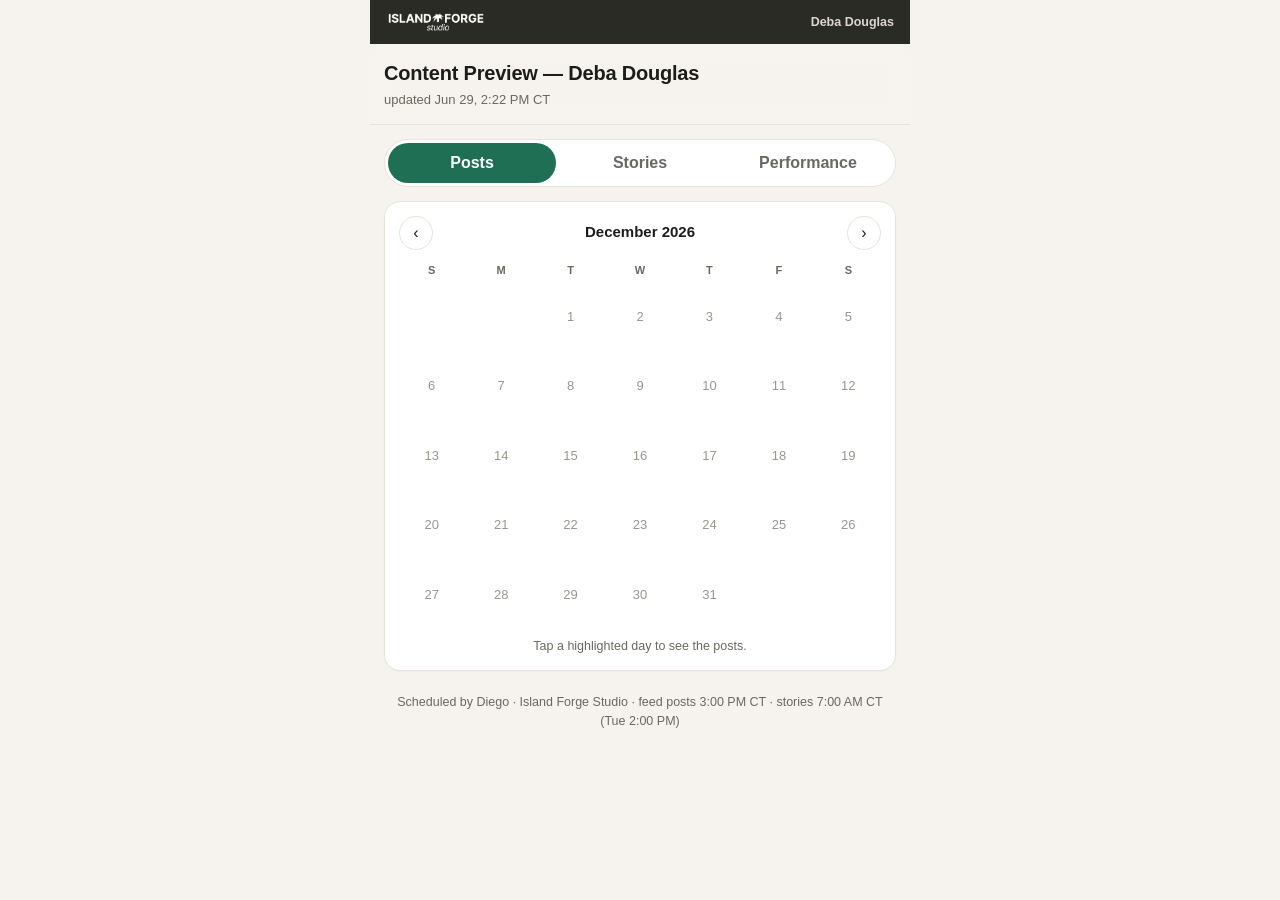
==== commit 771e9b74: "Total followers: manual baseline + Buffer follows growth Capture each platform's current follower co" ====
--- a/content-preview/clients/deba/index.html
+++ b/content-preview/clients/deba/index.html
@@ -71,7 +71,7 @@
  footer{color:var(--muted);font-size:12.5px;text-align:center;margin-top:22px}
 </style></head><body><div class="wrap">
  <div class="ifbar"><img src="[data-uri]" alt="Island Forge Studio"><span class="rep">Deba Douglas</span></div>
- <div class="top"><h1>Content Preview — Deba Douglas</h1><div class="meta">updated Jun 29, 2:04 PM CT</div></div>
+ <div class="top"><h1>Content Preview — Deba Douglas</h1><div class="meta">updated Jun 29, 2:22 PM CT</div></div>
  <div class="tabs">
    <button class="tab on" data-tab="posts">Posts</button>
    <button class="tab" data-tab="stories">Stories</button>
@@ -85,7 +85,7 @@
    <p class="snote" id="snote"></p>
  </section>
  <section class="card" id="perf" hidden>
-      <div class="kpis"><div class="kpi"><div class="kval">35</div><div class="klabel">Bookings</div><div class=ksub>Calendly</div></div><div class="kpi"><div class="kval">267,736</div><div class="klabel">Total views</div><div class=ksub>all platforms · 60 days</div></div><div class="kpi"><div class="kval">8,779</div><div class="klabel">Engagement</div><div class=ksub>3.3% of views</div></div><div class="kpi"><div class="kval">7,112</div><div class="klabel">Followers</div><div class=ksub>all platforms</div></div></div>
+      <div class="kpis"><div class="kpi"><div class="kval">35</div><div class="klabel">Bookings</div><div class=ksub>Calendly</div></div><div class="kpi"><div class="kval">267,736</div><div class="klabel">Total views</div><div class=ksub>all platforms · 60 days</div></div><div class="kpi"><div class="kval">8,779</div><div class="klabel">Engagement</div><div class=ksub>3.3% of views</div></div><div class="kpi"><div class="kval">14,707</div><div class="klabel">Followers</div><div class=ksub>all platforms · as of Jun 29</div></div></div>
       <div class="calhead" style="margin-top:16px">Top posts</div><div class="topcar"><div class="tslide"><video controls preload="none" playsinline poster="https://buffer-updates-media-backfill-bucket.s3.amazonaws.com/67e362b288f79c93410af3fb/6a1cb662c687a22dd4484705/6a218763a13169b278dfd3ea_thumbnail.jpg" src="https://scontent-iad3-1.cdninstagram.com/o1/v/t2/f2/m86/AQN8ncurY8h6srEB62Hfs5b9F6XGKcWwBP1iDc4lGThdds8LTUvFQtpQIhhlRHl-NcBME-2HL-9YuWlEhfd5hjm6mFMG32lbC0tyv9U.mp4?_nc_cat=110&amp;_nc_sid=5e9851&amp;_nc_ht=scontent-iad3-1.cdninstagram.com&amp;_nc_ohc=S_P4RMXG4ZYQ7kNvwGOSFog&amp;efg=[base64]%3D&amp;ccb=17-1&amp;vs=ba59aee4ad540c1b&amp;_nc_vs=[base64]&amp;_nc_gid=qo2w6ulOUvVLVg3FZFO_UA&amp;edm=ANQ71j8EAAAA&amp;_nc_zt=28&amp;_nc_tpa=Q5bMBQEK_8B9MCVMTcPedCOtkLYcKatDZY9wP9TO8sryY9en8PaLvouASNZKQmyo_YitYw36NuuGGtnoZA&amp;oh=00_Af8UJxijz8bDNLH5a3rgT7M8rTpvIsE0IaOU6EmSeFkKlg&amp;oe=6A2355BB"></video><div class="pmeta"><span class="ptime">instagram</span><span class="cta">3,610 views</span><span class="cta">75 likes</span><span class="cta">7 comments</span><span class="cta">9 shares</span><span class="cta">3 saves</span></div><div class="ptitle">“I lost a big chunk of money right…</div></div><div class="tslide"><video controls preload="none" playsinline poster="https://buffer-media-uploads.s3.amazonaws.com/67e362b288f79c93410af3f9/uploads/1780318132115/3fa10ea8-c79c-49e3-a345-a17531fe2604.png" src="https://buffer-media-uploads.s3.amazonaws.com/67e362b27bd165d61f0cf784/6a1d71339491da0b2c056dee/b1137d95bc47c5594d372a7d31c71ff9.original_transcoded.mp4"></video><div class="pmeta"><span class="ptime">instagram</span><span class="cta">2,880 views</span><span class="cta">89 likes</span><span class="cta">14 comments</span><span class="cta">16 shares</span><span class="cta">4 saves</span></div><div class="ptitle">My student just netted $28K on his flip.…</div></div><div class="tslide"><video controls preload="none" playsinline poster="https://buffer-updates-media-backfill-bucket.s3.amazonaws.com/67e362b288f79c93410af3fb/6a1cb662c687a22dd4484705/6a2cc6bdf3a0a758abe0021f_thumbnail.jpg" src="https://scontent-iad3-1.cdninstagram.com/o1/v/t2/f2/m86/AQNU1h3HQ2g3Rjvse42iCeMKjN-P2KZ4Z5XAHM4vVKWdhpGBAUAMXpAEScHQE67aBDb4mXqJXFStO2LeQypA-ois3fQUzXYjBOfH6PE.mp4?_nc_cat=104&amp;_nc_sid=5e9851&amp;_nc_ht=scontent-iad3-1.cdninstagram.com&amp;_nc_ohc=ZQNBY3ZanR4Q7kNvwGmKmw5&amp;efg=[base64]&amp;ccb=17-1&amp;vs=a2b39bb6292618d1&amp;_nc_vs=[base64]&amp;_nc_gid=yFJ4SUSwPLGJd1zO4gcEMg&amp;edm=AM6HXa8EAAAA&amp;_nc_zt=28&amp;oh=00_Af_Xhwc8QHa0uAAP65uUyakXg0LxxCR7GkKKidoE5D06qA&amp;oe=6A2EBB01"></video><div class="pmeta"><span class="ptime">instagram</span><span class="cta">2,577 views</span><span class="cta">137 likes</span><span class="cta">5 comments</span><span class="cta">4 shares</span></div><div class="ptitle">I said I was gonna be mad. I…</div></div><div class="tslide"><video controls preload="none" playsinline poster="https://buffer-updates-media-backfill-bucket.s3.amazonaws.com/67e362b288f79c93410af3fb/6a1cb662c687a22dd4484705/6a2845bdabca0868ad8a94ab_thumbnail.jpg" src="https://scontent-iad3-1.cdninstagram.com/o1/v/t2/f2/m86/AQNSKTfVaAjdRQckR5V89ncSfjikcrFtdeMTl13zTQT9FmsvB7hI9aYJx0tF2YoVwMBb4Z634cQQhGiXFKtJP5OZgmfxGicll4WPIOI.mp4?_nc_cat=108&amp;_nc_sid=5e9851&amp;_nc_ht=scontent-iad3-1.cdninstagram.com&amp;_nc_ohc=mIT8fU0wWIUQ7kNvwGAFL4P&amp;efg=[base64]&amp;ccb=17-1&amp;vs=14002e882d13ce66&amp;_nc_vs=[base64]&amp;_nc_gid=suZF8bB9HbfKefrs51g5gQ&amp;edm=ANQ71j8EAAAA&amp;_nc_zt=28&amp;_nc_tpa=Q5bMBQGcHiXMHZ9ob1JJklzeUcz292EU66OFYq8n9f7lN0G8X8wMHpL28eRPkTRQt3doAAF8L9joKuVDjw&amp;oh=00_Af9gx2dWihdwCO9itycuL9pjNKZuPSwurV_ankpsrSwMTw&amp;oe=6A2A23E9"></video><div class="pmeta"><span class="ptime">instagram</span><span class="cta">2,334 views</span><span class="cta">153 likes</span><span class="cta">38 comments</span><span class="cta">14 shares</span><span class="cta">3 saves</span></div><div class="ptitle">“I’m trying to contain myself.” 😄 Meet @internationalphife,…</div></div><div class="tslide"><video controls preload="none" playsinline poster="https://buffer-updates-media-backfill-bucket.s3.amazonaws.com/67e362b288f79c93410af3fb/6a1cb662c687a22dd4484705/6a1cb66408fdc25786a47c7b_thumbnail.jpg" src="https://scontent-iad3-1.cdninstagram.com/o1/v/t2/f2/m86/AQMAxfJdMC3iixGZJSUpxoq74Qpa7HdLf3ai7docAj5QFTRIogziqxMpvxRadD42FamoDtP6Jv4RB-dg4P0Y6yvimSxf8xlErpbLBdI.mp4?_nc_cat=110&amp;_nc_sid=5e9851&amp;_nc_ht=scontent-iad3-1.cdninstagram.com&amp;_nc_ohc=I5x8yPJnhf4Q7kNvwFJwLcy&amp;efg=[base64]%3D&amp;ccb=17-1&amp;vs=ca8f63d697a910b4&amp;_nc_vs=[base64]&amp;_nc_gid=eET9RVmj-xAFAKhwfuJCPg&amp;edm=ANo9K5cEAAAA&amp;_nc_zt=28&amp;_nc_tpa=Q5bMBQGAqRkeDZ2tc56LGRYFuV-TxpbM1I1DZpAHllChvdDGNK-VFlyA60yfon13fWMBhfIrsgIrVS6Zdg&amp;oh=00_Af-UTk3mwHeglAxh_EUdmSQ009vfsahVHKd8KRSqWIV2AA&amp;oe=6A1EAD6F"></video><div class="pmeta"><span class="ptime">instagram</span><span class="cta">2,193 views</span><span class="cta">123 likes</span><span class="cta">6 comments</span><span class="cta">8 shares</span><span class="cta">2 saves</span></div><div class="ptitle">Reconnected with an old college friend 🤝📚 and…</div></div></div><p class="snote">swipe to see the top 5 →</p>
       <details><summary>By platform</summary>
         <table class="ptable"><tr><th>Platform</th><th>Views</th><th>Eng</th><th>Rate</th></tr><tr><td>facebook</td><td>184,783</td><td>5,607</td><td>3.0%</td></tr><tr><td>instagram</td><td>58,783</td><td>2,606</td><td>4.4%</td></tr><tr><td>tiktok</td><td>16,357</td><td>428</td><td>2.6%</td></tr><tr><td>youtube</td><td>7,508</td><td>64</td><td>0.9%</td></tr><tr><td>linkedin</td><td>305</td><td>74</td><td>24.3%</td></tr></table>
@@ -128,7 +128,7 @@
       <div class="subhead">Top Facebook posts (by views)</div>
       <div class="toppost"><div class="pmeta"><span class="ptime">7,396 views</span><span class="cta">Photo</span><span class="cta">05/11/2026</span></div><div class="ptitle">Your gifts will make room for you. ❤️ Today,…</div><div class="tp-stats">392 reactions · 120 comments · 4 shares · 2 saves</div><a class="tp-link" href="https://www.facebook.com/deba.douglas/posts/pfbid02rm88DfidRmZYrUfoqWj3qiLH9YyWERi6w4UMGr3XxF1WB73Sm5KjXiK5RBKwzFXel" target="_blank" rel="noopener">View post →</a></div><div class="toppost"><div class="pmeta"><span class="ptime">3,592 views</span><span class="cta">Photo</span><span class="cta">05/14/2026</span></div><div class="ptitle">Tune in to Good Morning Texas today at 9am f…</div><div class="tp-stats">205 reactions · 40 comments · 2 shares</div><a class="tp-link" href="https://www.facebook.com/deba.douglas/posts/pfbid0aUTURpAGTqp5cVpn8rS9FvpTWWziLQv2JFcEYDE4fjKEuC9KYxtQZdzQCZ8jC2sSl" target="_blank" rel="noopener">View post →</a></div><div class="toppost"><div class="pmeta"><span class="ptime">3,437 views</span><span class="cta">Text</span><span class="cta">05/20/2026</span></div><div class="ptitle">Trying to figure out what closing gift to ge…</div><div class="tp-stats">26 reactions · 23 comments · 0 shares</div><a class="tp-link" href="https://www.facebook.com/deba.douglas/posts/pfbid02FW48PGurwZ53wtLBhhn7D5JASFPgDwxzZyiBQHRJs5zFk9SxuGvVgLcqCi7axQcil" target="_blank" rel="noopener">View post →</a></div><div class="toppost"><div class="pmeta"><span class="ptime">3,410 views</span><span class="cta">Content</span><span class="cta">05/20/2026</span></div><div class="ptitle">Today was one of those full circle moments… …</div><div class="tp-stats">160 reactions · 40 comments · 0 shares · 1 saves</div><a class="tp-link" href="https://www.facebook.com/deba.douglas/posts/pfbid0LxSMGrvDhWJE4bXtVFZhCMw3v3qpGEWqxt5pH1yxYYs7TYDg1uweabwZGvfntfnol" target="_blank" rel="noopener">View post →</a></div><div class="toppost"><div class="pmeta"><span class="ptime">2,925 views</span><span class="cta">Photo</span><span class="cta">06/20/2026</span></div><div class="ptitle">Why didn’t y’all tell me I hold the mic like…</div><div class="tp-stats">89 reactions · 19 comments · 0 shares</div><a class="tp-link" href="https://www.facebook.com/deba.douglas/posts/pfbid0oHXH2mNq6HgkbnV4ozxjKPkERb63kgtVZ7UVUsfXhMsPW61gTSz2GSszmSi29zKal" target="_blank" rel="noopener">View post →</a></div>
     </details>
-      <p class="snote">Updated Jun 29, 2:04 PM CT</p>
+      <p class="snote">Updated Jun 29, 2:22 PM CT</p>
     </section>
  <footer>Scheduled by Diego · Island Forge Studio · feed posts 3:00 PM CT · stories 7:00 AM CT (Tue 2:00 PM)</footer>
 </div>
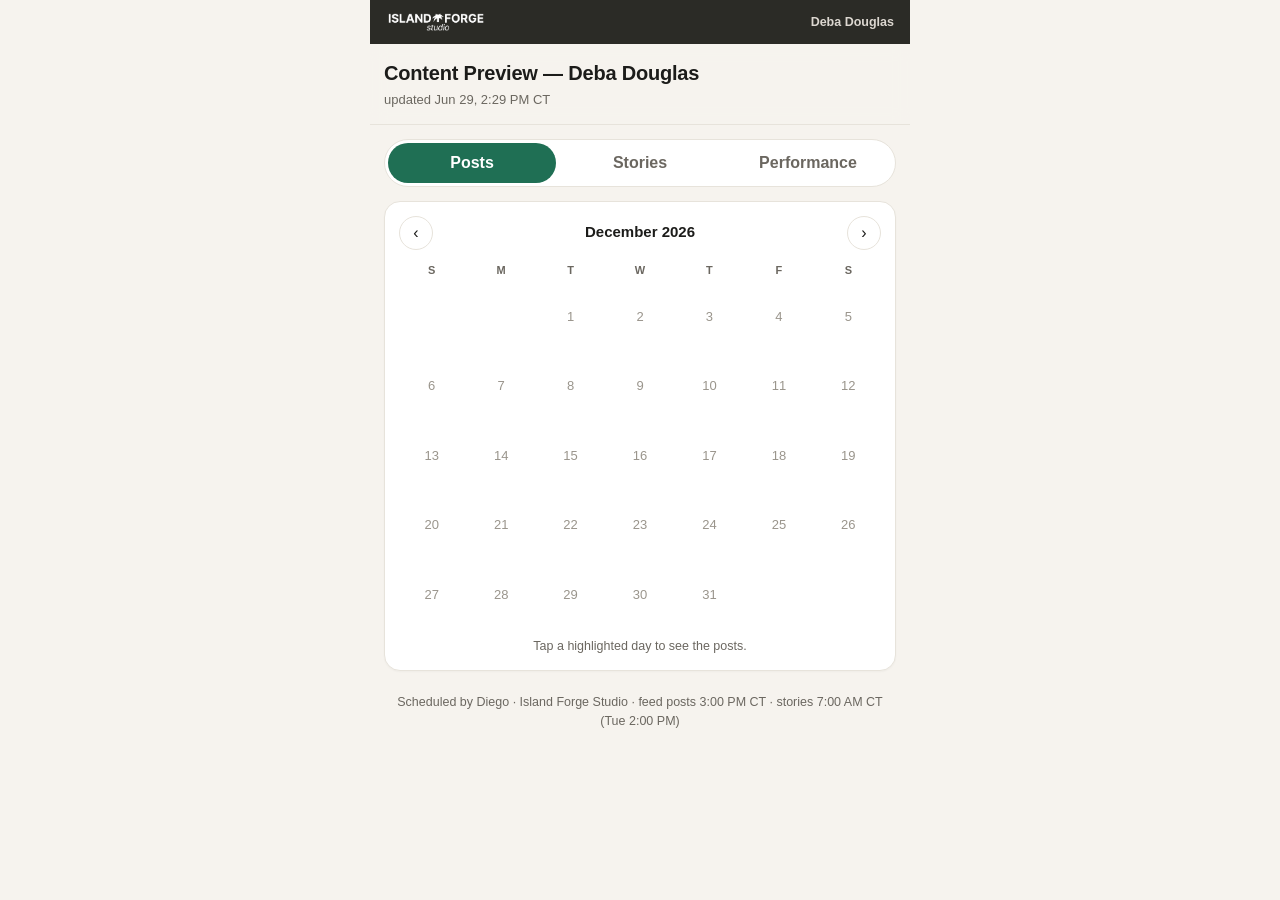
==== commit 9bffb492: "Re-sync deba preview (followers baseline live) Co-Authored-By: Claude Opus 4.8 <noreply@anthropic.co" ====
--- a/content-preview/clients/deba/index.html
+++ b/content-preview/clients/deba/index.html
@@ -71,7 +71,7 @@
  footer{color:var(--muted);font-size:12.5px;text-align:center;margin-top:22px}
 </style></head><body><div class="wrap">
  <div class="ifbar"><img src="[data-uri]" alt="Island Forge Studio"><span class="rep">Deba Douglas</span></div>
- <div class="top"><h1>Content Preview — Deba Douglas</h1><div class="meta">updated Jun 29, 2:22 PM CT</div></div>
+ <div class="top"><h1>Content Preview — Deba Douglas</h1><div class="meta">updated Jun 29, 2:29 PM CT</div></div>
  <div class="tabs">
    <button class="tab on" data-tab="posts">Posts</button>
    <button class="tab" data-tab="stories">Stories</button>
@@ -85,10 +85,10 @@
    <p class="snote" id="snote"></p>
  </section>
  <section class="card" id="perf" hidden>
-      <div class="kpis"><div class="kpi"><div class="kval">35</div><div class="klabel">Bookings</div><div class=ksub>Calendly</div></div><div class="kpi"><div class="kval">267,736</div><div class="klabel">Total views</div><div class=ksub>all platforms · 60 days</div></div><div class="kpi"><div class="kval">8,779</div><div class="klabel">Engagement</div><div class=ksub>3.3% of views</div></div><div class="kpi"><div class="kval">14,707</div><div class="klabel">Followers</div><div class=ksub>all platforms · as of Jun 29</div></div></div>
+      <div class="kpis"><div class="kpi"><div class="kval">35</div><div class="klabel">Bookings</div><div class=ksub>Calendly</div></div><div class="kpi"><div class="kval">267,109</div><div class="klabel">Total views</div><div class=ksub>all platforms · 60 days</div></div><div class="kpi"><div class="kval">8,761</div><div class="klabel">Engagement</div><div class=ksub>3.3% of views</div></div><div class="kpi"><div class="kval">14,707</div><div class="klabel">Followers</div><div class=ksub>all platforms · as of Jun 29</div></div></div>
       <div class="calhead" style="margin-top:16px">Top posts</div><div class="topcar"><div class="tslide"><video controls preload="none" playsinline poster="https://buffer-updates-media-backfill-bucket.s3.amazonaws.com/67e362b288f79c93410af3fb/6a1cb662c687a22dd4484705/6a218763a13169b278dfd3ea_thumbnail.jpg" src="https://scontent-iad3-1.cdninstagram.com/o1/v/t2/f2/m86/AQN8ncurY8h6srEB62Hfs5b9F6XGKcWwBP1iDc4lGThdds8LTUvFQtpQIhhlRHl-NcBME-2HL-9YuWlEhfd5hjm6mFMG32lbC0tyv9U.mp4?_nc_cat=110&amp;_nc_sid=5e9851&amp;_nc_ht=scontent-iad3-1.cdninstagram.com&amp;_nc_ohc=S_P4RMXG4ZYQ7kNvwGOSFog&amp;efg=[base64]%3D&amp;ccb=17-1&amp;vs=ba59aee4ad540c1b&amp;_nc_vs=[base64]&amp;_nc_gid=qo2w6ulOUvVLVg3FZFO_UA&amp;edm=ANQ71j8EAAAA&amp;_nc_zt=28&amp;_nc_tpa=Q5bMBQEK_8B9MCVMTcPedCOtkLYcKatDZY9wP9TO8sryY9en8PaLvouASNZKQmyo_YitYw36NuuGGtnoZA&amp;oh=00_Af8UJxijz8bDNLH5a3rgT7M8rTpvIsE0IaOU6EmSeFkKlg&amp;oe=6A2355BB"></video><div class="pmeta"><span class="ptime">instagram</span><span class="cta">3,610 views</span><span class="cta">75 likes</span><span class="cta">7 comments</span><span class="cta">9 shares</span><span class="cta">3 saves</span></div><div class="ptitle">“I lost a big chunk of money right…</div></div><div class="tslide"><video controls preload="none" playsinline poster="https://buffer-media-uploads.s3.amazonaws.com/67e362b288f79c93410af3f9/uploads/1780318132115/3fa10ea8-c79c-49e3-a345-a17531fe2604.png" src="https://buffer-media-uploads.s3.amazonaws.com/67e362b27bd165d61f0cf784/6a1d71339491da0b2c056dee/b1137d95bc47c5594d372a7d31c71ff9.original_transcoded.mp4"></video><div class="pmeta"><span class="ptime">instagram</span><span class="cta">2,880 views</span><span class="cta">89 likes</span><span class="cta">14 comments</span><span class="cta">16 shares</span><span class="cta">4 saves</span></div><div class="ptitle">My student just netted $28K on his flip.…</div></div><div class="tslide"><video controls preload="none" playsinline poster="https://buffer-updates-media-backfill-bucket.s3.amazonaws.com/67e362b288f79c93410af3fb/6a1cb662c687a22dd4484705/6a2cc6bdf3a0a758abe0021f_thumbnail.jpg" src="https://scontent-iad3-1.cdninstagram.com/o1/v/t2/f2/m86/AQNU1h3HQ2g3Rjvse42iCeMKjN-P2KZ4Z5XAHM4vVKWdhpGBAUAMXpAEScHQE67aBDb4mXqJXFStO2LeQypA-ois3fQUzXYjBOfH6PE.mp4?_nc_cat=104&amp;_nc_sid=5e9851&amp;_nc_ht=scontent-iad3-1.cdninstagram.com&amp;_nc_ohc=ZQNBY3ZanR4Q7kNvwGmKmw5&amp;efg=[base64]&amp;ccb=17-1&amp;vs=a2b39bb6292618d1&amp;_nc_vs=[base64]&amp;_nc_gid=yFJ4SUSwPLGJd1zO4gcEMg&amp;edm=AM6HXa8EAAAA&amp;_nc_zt=28&amp;oh=00_Af_Xhwc8QHa0uAAP65uUyakXg0LxxCR7GkKKidoE5D06qA&amp;oe=6A2EBB01"></video><div class="pmeta"><span class="ptime">instagram</span><span class="cta">2,577 views</span><span class="cta">137 likes</span><span class="cta">5 comments</span><span class="cta">4 shares</span></div><div class="ptitle">I said I was gonna be mad. I…</div></div><div class="tslide"><video controls preload="none" playsinline poster="https://buffer-updates-media-backfill-bucket.s3.amazonaws.com/67e362b288f79c93410af3fb/6a1cb662c687a22dd4484705/6a2845bdabca0868ad8a94ab_thumbnail.jpg" src="https://scontent-iad3-1.cdninstagram.com/o1/v/t2/f2/m86/AQNSKTfVaAjdRQckR5V89ncSfjikcrFtdeMTl13zTQT9FmsvB7hI9aYJx0tF2YoVwMBb4Z634cQQhGiXFKtJP5OZgmfxGicll4WPIOI.mp4?_nc_cat=108&amp;_nc_sid=5e9851&amp;_nc_ht=scontent-iad3-1.cdninstagram.com&amp;_nc_ohc=mIT8fU0wWIUQ7kNvwGAFL4P&amp;efg=[base64]&amp;ccb=17-1&amp;vs=14002e882d13ce66&amp;_nc_vs=[base64]&amp;_nc_gid=suZF8bB9HbfKefrs51g5gQ&amp;edm=ANQ71j8EAAAA&amp;_nc_zt=28&amp;_nc_tpa=Q5bMBQGcHiXMHZ9ob1JJklzeUcz292EU66OFYq8n9f7lN0G8X8wMHpL28eRPkTRQt3doAAF8L9joKuVDjw&amp;oh=00_Af9gx2dWihdwCO9itycuL9pjNKZuPSwurV_ankpsrSwMTw&amp;oe=6A2A23E9"></video><div class="pmeta"><span class="ptime">instagram</span><span class="cta">2,334 views</span><span class="cta">153 likes</span><span class="cta">38 comments</span><span class="cta">14 shares</span><span class="cta">3 saves</span></div><div class="ptitle">“I’m trying to contain myself.” 😄 Meet @internationalphife,…</div></div><div class="tslide"><video controls preload="none" playsinline poster="https://buffer-updates-media-backfill-bucket.s3.amazonaws.com/67e362b288f79c93410af3fb/6a1cb662c687a22dd4484705/6a1cb66408fdc25786a47c7b_thumbnail.jpg" src="https://scontent-iad3-1.cdninstagram.com/o1/v/t2/f2/m86/AQMAxfJdMC3iixGZJSUpxoq74Qpa7HdLf3ai7docAj5QFTRIogziqxMpvxRadD42FamoDtP6Jv4RB-dg4P0Y6yvimSxf8xlErpbLBdI.mp4?_nc_cat=110&amp;_nc_sid=5e9851&amp;_nc_ht=scontent-iad3-1.cdninstagram.com&amp;_nc_ohc=I5x8yPJnhf4Q7kNvwFJwLcy&amp;efg=[base64]%3D&amp;ccb=17-1&amp;vs=ca8f63d697a910b4&amp;_nc_vs=[base64]&amp;_nc_gid=eET9RVmj-xAFAKhwfuJCPg&amp;edm=ANo9K5cEAAAA&amp;_nc_zt=28&amp;_nc_tpa=Q5bMBQGAqRkeDZ2tc56LGRYFuV-TxpbM1I1DZpAHllChvdDGNK-VFlyA60yfon13fWMBhfIrsgIrVS6Zdg&amp;oh=00_Af-UTk3mwHeglAxh_EUdmSQ009vfsahVHKd8KRSqWIV2AA&amp;oe=6A1EAD6F"></video><div class="pmeta"><span class="ptime">instagram</span><span class="cta">2,193 views</span><span class="cta">123 likes</span><span class="cta">6 comments</span><span class="cta">8 shares</span><span class="cta">2 saves</span></div><div class="ptitle">Reconnected with an old college friend 🤝📚 and…</div></div></div><p class="snote">swipe to see the top 5 →</p>
       <details><summary>By platform</summary>
-        <table class="ptable"><tr><th>Platform</th><th>Views</th><th>Eng</th><th>Rate</th></tr><tr><td>facebook</td><td>184,783</td><td>5,607</td><td>3.0%</td></tr><tr><td>instagram</td><td>58,783</td><td>2,606</td><td>4.4%</td></tr><tr><td>tiktok</td><td>16,357</td><td>428</td><td>2.6%</td></tr><tr><td>youtube</td><td>7,508</td><td>64</td><td>0.9%</td></tr><tr><td>linkedin</td><td>305</td><td>74</td><td>24.3%</td></tr></table>
+        <table class="ptable"><tr><th>Platform</th><th>Views</th><th>Eng</th><th>Rate</th></tr><tr><td>facebook</td><td>184,783</td><td>5,607</td><td>3.0%</td></tr><tr><td>instagram</td><td>58,351</td><td>2,594</td><td>4.4%</td></tr><tr><td>tiktok</td><td>16,162</td><td>422</td><td>2.6%</td></tr><tr><td>youtube</td><td>7,508</td><td>64</td><td>0.9%</td></tr><tr><td>linkedin</td><td>305</td><td>74</td><td>24.3%</td></tr></table>
       </details>
       <details>
       <summary>Facebook — top posts by views</summary>
@@ -98,13 +98,13 @@
       <div class="toppost"><div class="pmeta"><span class="ptime">0 views</span><span class="cta">Video</span><span class="cta">2026-06-01</span></div><div class="ptitle">My student just netted $28K on his flip.…</div><div class="tp-stats">2 likes · 1 comments · 4 shares</div><a class="tp-link" href="https://www.facebook.com/reel/1684214235957829/" target="_blank" rel="noopener">View post →</a></div><div class="toppost"><div class="pmeta"><span class="ptime">0 views</span><span class="cta">Video</span><span class="cta">2026-06-02</span></div><div class="ptitle">Is working a 9-5 job something you want…</div><div class="tp-stats">2 likes · 1 shares</div><a class="tp-link" href="https://www.facebook.com/reel/1000818495971526/" target="_blank" rel="noopener">View post →</a></div><div class="toppost"><div class="pmeta"><span class="ptime">0 views</span><span class="cta">Image</span><span class="cta">2026-06-19</span></div><div class="ptitle">Only 10 spots. 👉🏾 Comment INVERTIR and I&#x27;ll…</div><div class="tp-stats">1 likes · 1 comments</div><a class="tp-link" href="https://facebook.com/324502310753290_122219978546357658" target="_blank" rel="noopener">View post →</a></div><div class="toppost"><div class="pmeta"><span class="ptime">0 views</span><span class="cta">Video</span><span class="cta">2026-06-03</span></div><div class="ptitle">$28K profit on his flip. 💰 Israel didn&#x27;t…</div><div class="tp-stats">2 likes</div><a class="tp-link" href="https://www.facebook.com/reel/1566901598774354/" target="_blank" rel="noopener">View post →</a></div><div class="toppost"><div class="pmeta"><span class="ptime">0 views</span><span class="cta">Image</span><span class="cta">2026-06-28</span></div><div class="ptitle">From the bays to the table 🏌️🍹 Our…</div><div class="tp-stats">1 likes</div><a class="tp-link" href="https://facebook.com/324502310753290_122220795446357658" target="_blank" rel="noopener">View post →</a></div>
     </details><details>
       <summary>Instagram — top posts by views</summary>
-      <p class="snote" style="text-align:left;margin:6px 0 2px">58,783 views · 2,606 engagement · 4.4% rate</p>
+      <p class="snote" style="text-align:left;margin:6px 0 2px">58,351 views · 2,594 engagement · 4.4% rate</p>
       
       <div class="subhead">Top posts</div>
       <div class="toppost"><div class="pmeta"><span class="ptime">3,610 views</span><span class="cta">Video</span><span class="cta">2026-06-04</span></div><div class="ptitle">“I lost a big chunk of money right…</div><div class="tp-stats">75 likes · 7 comments · 9 shares · 3 saves</div><a class="tp-link" href="https://www.instagram.com/reel/DZKpTUnxsca/" target="_blank" rel="noopener">View post →</a></div><div class="toppost"><div class="pmeta"><span class="ptime">2,880 views</span><span class="cta">Video</span><span class="cta">2026-06-01</span></div><div class="ptitle">My student just netted $28K on his flip.…</div><div class="tp-stats">89 likes · 14 comments · 16 shares · 4 saves</div><a class="tp-link" href="https://www.instagram.com/reel/DZC4U_ygLVg/" target="_blank" rel="noopener">View post →</a></div><div class="toppost"><div class="pmeta"><span class="ptime">2,577 views</span><span class="cta">Video</span><span class="cta">2026-06-12</span></div><div class="ptitle">I said I was gonna be mad. I…</div><div class="tp-stats">137 likes · 5 comments · 4 shares</div><a class="tp-link" href="https://www.instagram.com/reel/DZfl1DqxD7j/" target="_blank" rel="noopener">View post →</a></div><div class="toppost"><div class="pmeta"><span class="ptime">2,334 views</span><span class="cta">Video</span><span class="cta">2026-06-09</span></div><div class="ptitle">“I’m trying to contain myself.” 😄 Meet @internationalphife,…</div><div class="tp-stats">153 likes · 38 comments · 14 shares · 3 saves</div><a class="tp-link" href="https://www.instagram.com/reel/DZX05qQRpPN/" target="_blank" rel="noopener">View post →</a></div><div class="toppost"><div class="pmeta"><span class="ptime">2,193 views</span><span class="cta">Video</span><span class="cta">2026-05-13</span></div><div class="ptitle">Reconnected with an old college friend 🤝📚 and…</div><div class="tp-stats">123 likes · 6 comments · 8 shares · 2 saves</div><a class="tp-link" href="https://www.instagram.com/reel/DYSahq2RM-5/" target="_blank" rel="noopener">View post →</a></div>
     </details><details>
       <summary>TikTok — top posts by views</summary>
-      <p class="snote" style="text-align:left;margin:6px 0 2px">16,357 views · 428 engagement · 2.6% rate</p>
+      <p class="snote" style="text-align:left;margin:6px 0 2px">16,162 views · 422 engagement · 2.6% rate</p>
       <div class="subhead">Views by content type</div><div class="bar"><span class="blabel">Video</span><span class="btrack"><span class="bfill" style="width:56%"></span></span><span class="bpct">56%</span></div><div class="bar"><span class="blabel">Image</span><span class="btrack"><span class="bfill" style="width:44%"></span></span><span class="bpct">44%</span></div>
       <div class="subhead">Top posts</div>
       <div class="toppost"><div class="pmeta"><span class="ptime">1,227 views</span><span class="cta">Image</span><span class="cta">2026-06-16</span></div><div class="ptitle">When I was still a principal, nobody handed…</div><div class="tp-stats">28 likes</div><a class="tp-link" href="https://www.tiktok.com/@debaflipstexas/video/7652074298718424334?utm_campaign=tt4d_open_api&amp;utm_source=7103819247981182978" target="_blank" rel="noopener">View post →</a></div><div class="toppost"><div class="pmeta"><span class="ptime">924 views</span><span class="cta">Video</span><span class="cta">2026-05-23</span></div><div class="ptitle">our bank said no. Your network said yes.…</div><div class="tp-stats">30 likes</div><a class="tp-link" href="https://www.tiktok.com/@debaflipstexas/video/7643138253566070029?utm_campaign=tt4d_open_api&amp;utm_source=7103819247981182978" target="_blank" rel="noopener">View post →</a></div><div class="toppost"><div class="pmeta"><span class="ptime">901 views</span><span class="cta">Video</span><span class="cta">2026-05-16</span></div><div class="ptitle">The first step to becoming a real estate…</div><div class="tp-stats">36 likes · 1 shares</div><a class="tp-link" href="https://www.tiktok.com/@debaflipstexas/video/7640548774460345613?utm_campaign=tt4d_open_api&amp;utm_source=7103819247981182978" target="_blank" rel="noopener">View post →</a></div><div class="toppost"><div class="pmeta"><span class="ptime">885 views</span><span class="cta">Image</span><span class="cta">2026-05-19</span></div><div class="ptitle">Nobody builds wealth alone. 🏡✨ I&#x27;ve spent years…</div><div class="tp-stats">19 likes</div><a class="tp-link" href="https://www.tiktok.com/@debaflipstexas/video/7641669058529660174?utm_campaign=tt4d_open_api&amp;utm_source=7103819247981182978" target="_blank" rel="noopener">View post →</a></div><div class="toppost"><div class="pmeta"><span class="ptime">867 views</span><span class="cta">Video</span><span class="cta">2026-05-09</span></div><div class="ptitle">Nobody cares about the story. The numbers either…</div><div class="tp-stats">17 likes</div><a class="tp-link" href="https://www.tiktok.com/@debaflipstexas/video/7637943130716753166?utm_campaign=tt4d_open_api&amp;utm_source=7103819247981182978" target="_blank" rel="noopener">View post →</a></div>
@@ -128,7 +128,7 @@
       <div class="subhead">Top Facebook posts (by views)</div>
       <div class="toppost"><div class="pmeta"><span class="ptime">7,396 views</span><span class="cta">Photo</span><span class="cta">05/11/2026</span></div><div class="ptitle">Your gifts will make room for you. ❤️ Today,…</div><div class="tp-stats">392 reactions · 120 comments · 4 shares · 2 saves</div><a class="tp-link" href="https://www.facebook.com/deba.douglas/posts/pfbid02rm88DfidRmZYrUfoqWj3qiLH9YyWERi6w4UMGr3XxF1WB73Sm5KjXiK5RBKwzFXel" target="_blank" rel="noopener">View post →</a></div><div class="toppost"><div class="pmeta"><span class="ptime">3,592 views</span><span class="cta">Photo</span><span class="cta">05/14/2026</span></div><div class="ptitle">Tune in to Good Morning Texas today at 9am f…</div><div class="tp-stats">205 reactions · 40 comments · 2 shares</div><a class="tp-link" href="https://www.facebook.com/deba.douglas/posts/pfbid0aUTURpAGTqp5cVpn8rS9FvpTWWziLQv2JFcEYDE4fjKEuC9KYxtQZdzQCZ8jC2sSl" target="_blank" rel="noopener">View post →</a></div><div class="toppost"><div class="pmeta"><span class="ptime">3,437 views</span><span class="cta">Text</span><span class="cta">05/20/2026</span></div><div class="ptitle">Trying to figure out what closing gift to ge…</div><div class="tp-stats">26 reactions · 23 comments · 0 shares</div><a class="tp-link" href="https://www.facebook.com/deba.douglas/posts/pfbid02FW48PGurwZ53wtLBhhn7D5JASFPgDwxzZyiBQHRJs5zFk9SxuGvVgLcqCi7axQcil" target="_blank" rel="noopener">View post →</a></div><div class="toppost"><div class="pmeta"><span class="ptime">3,410 views</span><span class="cta">Content</span><span class="cta">05/20/2026</span></div><div class="ptitle">Today was one of those full circle moments… …</div><div class="tp-stats">160 reactions · 40 comments · 0 shares · 1 saves</div><a class="tp-link" href="https://www.facebook.com/deba.douglas/posts/pfbid0LxSMGrvDhWJE4bXtVFZhCMw3v3qpGEWqxt5pH1yxYYs7TYDg1uweabwZGvfntfnol" target="_blank" rel="noopener">View post →</a></div><div class="toppost"><div class="pmeta"><span class="ptime">2,925 views</span><span class="cta">Photo</span><span class="cta">06/20/2026</span></div><div class="ptitle">Why didn’t y’all tell me I hold the mic like…</div><div class="tp-stats">89 reactions · 19 comments · 0 shares</div><a class="tp-link" href="https://www.facebook.com/deba.douglas/posts/pfbid0oHXH2mNq6HgkbnV4ozxjKPkERb63kgtVZ7UVUsfXhMsPW61gTSz2GSszmSi29zKal" target="_blank" rel="noopener">View post →</a></div>
     </details>
-      <p class="snote">Updated Jun 29, 2:22 PM CT</p>
+      <p class="snote">Updated Jun 29, 2:28 PM CT</p>
     </section>
  <footer>Scheduled by Diego · Island Forge Studio · feed posts 3:00 PM CT · stories 7:00 AM CT (Tue 2:00 PM)</footer>
 </div>
@@ -136,7 +136,7 @@
  <div class="msheet"><button class="mclose" aria-label="Close">✕</button>
   <div class="mday"></div><div class="mbody"></div></div></div>
 <script>
- var DATA={"posts": {"2026-06-01": ["<div class=\"post\">\n      <div class=\"gallery\"><img loading=\"lazy\" src=\"https://buffer-updates-media-backfill-bucket.s3.amazonaws.com/67e362b288f79c93410af3fb/6a1cb7a4c687a22dd4484a78/6a1dddebe1444cd67ef6720c_thumbnail.jpg\"></div>\n      <div class=\"pmeta\"><span class=\"ptime\">1:40 PM CT</span><span class=\"cta\">\ud83d\udd17 Link in bio</span></div>\n      <div class=\"ptitle\">#UnderContract \ud83c\udfe1 \ud83d\udccd402 W 4th St\u2026</div>\n      <div class=\"chips\"><span class=\"chip\">linkedin</span></div>\n      <details><summary>Captions per platform</summary><div class=\"caps\"><div class=\"cap\"><h4>linkedin</h4><p>#UnderContract \ud83c\udfe1\n\ud83d\udccd402 W 4th St #1, Kaufman, TX 75142\n\ud83d\udecf\ufe0f 3 Bedrooms | \ud83d\udec1 2 Bathrooms | \ud83d\udccf 1,234 sq ft\nA huge congratulations to my incredible mentee on getting their very first flip property under contract! \ud83c\udfe1\ud83d\udd25\nThis is where the journey truly begins. Every successful real estate investor starts with that first deal, and today marks a major milestone. From learning the strategies to taking action and securing a property, this is proof that consistency and education pay off.\nNow it&#x27;s time to transform this property and turn it into a profitable opportunity!\nDrop a \ud83c\udf89 below to help celebrate this exciting win!\nYour \u201cGo To\u201d Real Estate Team whenever you need local experts. Reach out or refer us for any real estate needs.\nDeba Douglas\nDeba Douglas Realty Group\n\u260e\ufe0f Call us now 972-813-9582\n\ud83d\udce9 Email debadouglasrealtygroup@gmail.com\n\ud83d\udccc Like us on FB : https://lnkd.in/gB9pVFU3\n\ud83d\udccc Follow us on IG : https://lnkd.in/gXhivPwA\nFor a full list of our services visit https://lnkd.in/gb7ca4EQ\n#Debadouglasrealtygroup #realestate #TexasRealtor #TXRealtor #DebaDouglas #RegalRealtors</p></div></div></details>\n    </div>", "<div class=\"post\">\n      <div class=\"gallery\"><img loading=\"lazy\" src=\"https://buffer-updates-media-backfill-bucket.s3.amazonaws.com/67e362b288f79c93410af3fb/6a1cb7a4c687a22dd4484a78/6a1dddebe1444cd67ef671fd_thumbnail.jpg\"></div>\n      <div class=\"pmeta\"><span class=\"ptime\">1:43 PM CT</span><span class=\"cta\">\ud83d\udd17 Link in bio</span></div>\n      <div class=\"ptitle\">#UnderContract \ud83c\udfe1 \ud83d\udccd2404 Lillian St, Fort\u2026</div>\n      <div class=\"chips\"><span class=\"chip\">linkedin</span></div>\n      <details><summary>Captions per platform</summary><div class=\"caps\"><div class=\"cap\"><h4>linkedin</h4><p>#UnderContract \ud83c\udfe1\n\ud83d\udccd2404 Lillian St, Fort Worth, TX 76111\n\ud83d\udecf\ufe0f 3 Bedrooms | \ud83d\udec1 2 Bathrooms | \ud83d\udccf 1,382 sq ft\nMy mentee just got their FIRST flip property under contract! \ud83c\udfe1\ud83d\udc4f\nWhat started as a goal is now becoming a reality. So many people talk about investing in real estate, but taking action is what separates dreamers from doers.\nThis is a reminder that you don&#x27;t have to know everything before you start\u2014you just need the willingness to learn and the courage to take the first step.\nI am beyond proud and excited to watch this project come to life!\nYour \u201cGo To\u201d Real Estate Team whenever you need local experts. Reach out or refer us for any real estate needs.\nDeba Douglas\nDeba Douglas Realty Group\n\u260e\ufe0f Call us now 972-813-9582\n\ud83d\udce9 Email debadouglasrealtygroup@gmail.com\n\ud83d\udccc Like us on FB : https://lnkd.in/gB9pVFU3\n\ud83d\udccc Follow us on IG : https://lnkd.in/gXhivPwA\nFor a full list of our services visit https://lnkd.in/gb7ca4EQ\n#Debadouglasrealtygroup #realestate #TexasRealtor #TXRealtor #DebaDouglas #RegalRealtors</p></div></div></details>\n    </div>", "<div class=\"post\">\n      <div class=\"gallery\"><img loading=\"lazy\" src=\"https://buffer-updates-media-backfill-bucket.s3.amazonaws.com/67e362b288f79c93410af3fb/6a1cb7a4c687a22dd4484a78/6a1dddebe1444cd67ef67204_thumbnail.jpg\"></div>\n      <div class=\"pmeta\"><span class=\"ptime\">1:44 PM CT</span><span class=\"cta\">\ud83d\udd17 Link in bio</span></div>\n      <div class=\"ptitle\">#UnderContract \ud83c\udfe1 \ud83d\udccd2812 E 15th St,\u2026</div>\n      <div class=\"chips\"><span class=\"chip\">linkedin</span></div>\n      <details><summary>Captions per platform</summary><div class=\"caps\"><div class=\"cap\"><h4>linkedin</h4><p>#UnderContract \ud83c\udfe1\n\ud83d\udccd2812 E 15th St, Plano, TX 75074\n\ud83d\udecf\ufe0f 3 Bedrooms | \ud83d\udec1 2 Bathrooms | \ud83d\udccf 1,304 sq ft\nAnother future real estate investor is making moves! \ud83c\udfe1\ud83d\udd25\nMy mentee has officially secured their first flip property and is now UNDER CONTRACT! This is exactly why I love mentoring\u2014watching students go from learning concepts to putting them into action and creating real opportunities for themselves.\nThe hard work is paying off, and this is only the beginning. I can&#x27;t wait to see the transformation and the success that follows!\nJoin me in congratulating them on this amazing achievement! \ud83c\udf89\nYour \u201cGo To\u201d Real Estate Team whenever you need local experts. Reach out or refer us for any real estate needs.\nDeba Douglas\nDeba Douglas Realty Group\n\u260e\ufe0f Call us now 972-813-9582\n\ud83d\udce9 Email debadouglasrealtygroup@gmail.com\n\ud83d\udccc Like us on FB : https://lnkd.in/gB9pVFU3\n\ud83d\udccc Follow us on IG : https://lnkd.in/gXhivPwA\nFor a full list of our services visit https://lnkd.in/gb7ca4EQ\n#Debadouglasrealtygroup #realestate #TexasRealtor #TXRealtor #DebaDouglas #RegalRealtors</p></div></div></details>\n    </div>", "<div class=\"post\">\n      <div class=\"gallery\"><img loading=\"lazy\" src=\"https://buffer-updates-media-backfill-bucket.s3.amazonaws.com/67e362b288f79c93410af3fb/6a1cb7a4c687a22dd4484a78/6a1ee16e8328a99223f13d9b_thumbnail.jpg\"></div>\n      <div class=\"pmeta\"><span class=\"ptime\">4:24 PM CT</span><span class=\"cta\">\ud83d\udd17 Link in bio</span></div>\n      <div class=\"ptitle\">\u2728 Success in real estate isn&#x27;t\u2026</div>\n      <div class=\"chips\"><span class=\"chip\">linkedin</span></div>\n      <details><summary>Captions per platform</summary><div class=\"caps\"><div class=\"cap\"><h4>linkedin</h4><p>\u2728 Success in real estate isn&#x27;t about making one giant leap\u2014it&#x27;s about taking consistent steps every single day.\nWhether you&#x27;re looking for your first deal, raising private money, flipping properties, or growing your rental portfolio, remember that every call, every offer, and every lesson learned is moving you closer to your goals. \ud83c\udfe1\nKeep showing up. Keep learning. Keep taking action. Your future self will thank you for not giving up. \ud83d\udcaa\nWhat&#x27;s one real estate goal you&#x27;re working toward this week? Drop it in the comments! \ud83d\udc47\n#RealEstateMotivation #RealEstateInvestor #RealEstateSuccess #InvestorMindset #RealEstateGoals #WealthBuilding #FinancialFreedom #RealEstateJourney #PropertyInvestor #RealEstateMentor #PassiveIncome #WomenInRealEstate #BuildWealth #MondayMotivation\nYour \u201cGo To\u201d Real Estate Team whenever you need local experts. Reach out or refer us for any real estate needs.\nDeba Douglas\nDeba Douglas Realty Group\n\u260e\ufe0f Call us now 972-813-9582\n\ud83d\udce9 Email debadouglasrealtygroup@gmail.com\n\ud83d\udccc Like us on FB : https://lnkd.in/gB9pVFU3\n\ud83d\udccc Follow us on IG : https://lnkd.in/gXhivPwA\nFor a full list of our services visit https://lnkd.in/gb7ca4EQ\n#Debadouglasrealtygroup #realestate #TexasRealtor #TXRealtor #DebaDouglas #RegalRealtors</p></div></div></details>\n    </div>", "<div class=\"post\">\n      <video controls preload=\"none\" playsinline poster=\"https://buffer-media-uploads.s3.amazonaws.com/67e362b288f79c93410af3f9/uploads/1780314414040/31247818-9b5a-49ab-8c4f-d8ac7218df2a.jpeg\" src=\"https://buffer-media-uploads.s3.amazonaws.com/67e362b27bd165d61f0cf784/6a1d71339491da0b2c056dee/b1137d95bc47c5594d372a7d31c71ff9.original_transcoded.mp4\"></video>\n      <div class=\"pmeta\"><span class=\"ptime\">8:30 AM CT</span><span class=\"cta\">\ud83d\udd17 Link in bio</span></div>\n      <div class=\"ptitle\">My student just netted $28K on\u2026</div>\n      <div class=\"chips\"><span class=\"chip\">facebook</span><span class=\"chip\">linkedin</span><span class=\"chip\">instagram</span><span class=\"chip\">youtube</span><span class=\"chip\">tiktok</span></div>\n      <details><summary>Captions per platform</summary><div class=\"caps\"><div class=\"cap\"><h4>facebook</h4><p>My student just netted $28K on his flip. \ud83d\udcb0\nHere&#x27;s the real math nobody shows you:\n\u2192 Bought: $205K\n\u2192 Rehab: $70K\n\u2192 Sold: $354K\n\u2192 NET profit after closings, commissions &amp; holding: $28K\nNo trust fund. No &quot;perfect&quot; credit. Just a plan, a mentor, and the courage to do it scared. \ud83d\ude4c\ud83c\udffe\nIf you want to know HOW he did it, I&#x27;m walking through the exact deal at my Real Estate Investor Showcase THIS SATURDAY, June 6th in McKinney, TX. \ud83c\udfd8\ufe0f\nFree event. Limited seats.\n\ud83d\udc49\ud83c\udffe Comment SHOWCASE and I&#x27;ll DM you the registration link.\n#realestateinvesting #houseflipping #dfwrealestate #realestateinvestor</p></div><div class=\"cap\"><h4>linkedin</h4><p>My student just netted $28K on his flip. \ud83d\udcb0\nHere&#x27;s the real math nobody shows you:\n\u2192 Bought: $205K\n\u2192 Rehab: $70K\n\u2192 Sold: $354K\n\u2192 NET profit after closings, commissions &amp; holding: $28K\nNo trust fund. No &quot;perfect&quot; credit. Just a plan, a mentor, and the courage to do it scared. \ud83d\ude4c\ud83c\udffe\nIf you want to know HOW he did it, I&#x27;m walking through the exact deal at my Real Estate Investor Showcase THIS SATURDAY, June 6th in McKinney, TX. \ud83c\udfd8\ufe0f\n\ud83d\udc49\ud83c\udffe Free event. Limited seats. Register here: https://lnkd.in/eAZ5xQBa \n#realestateinvesting #houseflipping #dfwrealestate #realestateinvestor</p></div><div class=\"cap\"><h4>instagram</h4><p>My student just netted $28K on his flip. \ud83d\udcb0\nHere&#x27;s the real math nobody shows you:\n\u2192 Bought: $205K\n\u2192 Rehab: $70K\n\u2192 Sold: $354K\n\u2192 NET profit after closings, commissions &amp; holding: $28K\nNo trust fund. No &quot;perfect&quot; credit. Just a plan, a mentor, and the courage to do it scared. \ud83d\ude4c\ud83c\udffe\nIf you want to know HOW he did it, I&#x27;m walking through the exact deal at my Real Estate Investor Showcase THIS SATURDAY, June 6th in McKinney, TX. \ud83c\udfd8\ufe0f\nFree event. Limited seats.\n\ud83d\udc49\ud83c\udffe Comment SHOWCASE and I&#x27;ll DM you the registration link.\n#realestateinvesting #houseflipping #dfwrealestate #realestateinvestor</p></div><div class=\"cap\"><h4>youtube</h4><p>My student just netted $28K on his flip. \ud83d\udcb0\nHere&#x27;s the real math nobody shows you:\n\u2192 Bought: $205K\n\u2192 Rehab: $70K\n\u2192 Sold: $354K\n\u2192 NET profit after closings, commissions &amp; holding: $28K\nNo trust fund. No &quot;perfect&quot; credit. Just a plan, a mentor, and the courage to do it scared. \ud83d\ude4c\ud83c\udffe\nIf you want to know HOW he did it, I&#x27;m walking through the exact deal at my Real Estate Investor Showcase THIS SATURDAY, June 6th in McKinney, TX. \ud83c\udfd8\ufe0f\nFree event. Limited seats. Register here: https://www.douglasdwellings.com/showcase \n#realestateinvesting #houseflipping #dfwrealestate #realestateinvestor</p></div><div class=\"cap\"><h4>tiktok</h4><p>My student just netted $28K on his flip. \ud83d\udcb0 Here&#x27;s the real math nobody shows you: \u2192 Bought: $205K \u2192 Rehab: $70K \u2192 Sold: $354K \u2192 NET profit after closings, commissions &amp; holding: $28K No trust fund. No &quot;perfect&quot; credit. Just a plan, a mentor, and the courage to do it scared. \ud83d\ude4c\ud83c\udffe If you want to know HOW he did it, I&#x27;m walking through the exact deal at my Real Estate Investor Showcase THIS SATURDAY, June 6th in McKinney, TX. \ud83c\udfd8\ufe0f Free event. Limited seats. Register here: https://www.douglasdwellings.com/showcase #realestateinvesting #houseflipping #dfwrealestate #realestateinvestor</p></div></div></details>\n    </div>"], "2026-06-02": ["<div class=\"post\">\n      <div class=\"gallery\"><img loading=\"lazy\" src=\"https://buffer-updates-media-backfill-bucket.s3.amazonaws.com/67e362b288f79c93410af3fb/6a1cb7a4c687a22dd4484a78/6a1fcf24e3ad304c495d5c1d_thumbnail.jpg\"></div>\n      <div class=\"pmeta\"><span class=\"ptime\">4:32 PM CT</span><span class=\"cta\">\ud83d\udd17 Link in bio</span></div>\n      <div class=\"ptitle\">\ud83c\udfe1 Seller Tip of the Day:\u2026</div>\n      <div class=\"chips\"><span class=\"chip\">linkedin</span></div>\n      <details><summary>Captions per platform</summary><div class=\"caps\"><div class=\"cap\"><h4>linkedin</h4><p>\ud83c\udfe1 Seller Tip of the Day:\nOne of the biggest mistakes I see sellers make is thinking that higher is always better when it comes to pricing. The truth? Buyers are watching the market closely, and an overpriced home can end up costing you time and money.\nThe goal isn&#x27;t to list high\u2014it&#x27;s to list smart. A strategic price can create demand, attract serious buyers, and help you get the best possible outcome.\nWould you rather price your home based on what you hope it&#x27;s worth or what the market is willing to pay? \ud83d\udc47\n#HomeSellerTips #RealEstateSeller #SellYourHome #ListingAgent #RealEstateAdvice #HomeSellingTips #RealEstateMentor #HomeSellingJourney #SellerSuccess #RealEstateEducation #PropertySeller #HousingMarket #RealtorLife #HomeSellingStrategy #RealEstateExpert\nYour \u201cGo To\u201d Real Estate Team whenever you need local experts. Reach out or refer us for any real estate needs.\nDeba Douglas\nDeba Douglas Realty Group\n\u260e\ufe0f Call us now 972-813-9582\n\ud83d\udce9 Email debadouglasrealtygroup@gmail.com\n\ud83d\udccc Like us on FB : https://lnkd.in/gB9pVFU3\n\ud83d\udccc Follow us on IG : https://lnkd.in/gXhivPwA\nFor a full list of our services visit https://lnkd.in/gb7ca4EQ\n#Debadouglasrealtygroup #realestate #TexasRealtor #TXRealtor #DebaDouglas #RegalRealtors</p></div></div></details>\n    </div>", "<div class=\"post\">\n      <video controls preload=\"none\" playsinline poster=\"https://buffer-media-uploads.s3.amazonaws.com/67e362b288f79c93410af3f9/uploads/1780404327266/2b5998f4-707a-451f-88bf-d07e7453ffa7.jpeg\" src=\"https://buffer-media-uploads.s3.amazonaws.com/67e362b27bd165d61f0cf784/6a1ed094bf28aab8bf0551f4/d42f4c9c76f2cef91d22e54b94ae00ba.original_transcoded.mp4\"></video>\n      <div class=\"pmeta\"><span class=\"ptime\">8:08 AM CT</span><span class=\"cta\">\ud83d\udd17 Link in bio</span></div>\n      <div class=\"ptitle\">Is working a 9-5 job something\u2026</div>\n      <div class=\"chips\"><span class=\"chip\">facebook</span><span class=\"chip\">linkedin</span><span class=\"chip\">tiktok</span><span class=\"chip\">youtube</span></div>\n      <details><summary>Captions per platform</summary><div class=\"caps\"><div class=\"cap\"><h4>facebook</h4><p>Is working a 9-5 job something you want to do for the rest of your life? \ud83e\udd14\n\nI built a real estate portfolio that pays me whether I show up or not. My mentees are doing the same. And it doesn&#x27;t take a fancy degree or a trust fund to start. \n\nThis Saturday, June 6th, I&#x27;m hosting a FREE Real Estate Investor Showcase in McKinney, TX. You&#x27;ll see real deals, real numbers, and meet investors who started exactly where you are now.\n\nFree event. Limited seats.\n\n\ud83d\udc49\ud83c\udffe Comment SHOWCASE and I&#x27;ll DM you the registration link.</p></div><div class=\"cap\"><h4>linkedin</h4><p>Is working a 9-5 job something you want to do for the rest of your life? \ud83e\udd14\nI built a real estate portfolio that pays me whether I show up or not. My mentees are doing the same. And it doesn&#x27;t take a fancy degree or a trust fund to start.\nThis Saturday, June 6th, I&#x27;m hosting a FREE Real Estate Investor Showcase in McKinney, TX. You&#x27;ll see real deals, real numbers, and meet investors who started exactly where you are now.\nFree event. Limited seats.\n\ud83d\udc49\ud83c\udffe Register here: https://lnkd.in/gTgHW5Eu</p></div><div class=\"cap\"><h4>tiktok</h4><p>Is working a 9-5 job something you want to do for the rest of your life? \ud83e\udd14 I built a real estate portfolio that pays me whether I show up or not. My mentees are doing the same. And it doesn&#x27;t take a fancy degree or a trust fund to start. This Saturday, June 6th, I&#x27;m hosting a FREE Real Estate Investor Showcase in McKinney, TX. You&#x27;ll see real deals, real numbers, and meet investors who started exactly where you are now. Free event. Limited seats. \ud83d\udc49\ud83c\udffe Register here: https://douglasdwellings.com/showcase</p></div><div class=\"cap\"><h4>youtube</h4><p>Is working a 9-5 job something you want to do for the rest of your life? \ud83e\udd14\nI built a real estate portfolio that pays me whether I show up or not. My mentees are doing the same. And it doesn&#x27;t take a fancy degree or a trust fund to start.\nThis Saturday, June 6th, I&#x27;m hosting a FREE Real Estate Investor Showcase in McKinney, TX. You&#x27;ll see real deals, real numbers, and meet investors who started exactly where you are now.\nFree event. Limited seats.\n\ud83d\udc49\ud83c\udffe Register here: https://douglasdwellings.com/showcase</p></div></div></details>\n    </div>", "<div class=\"post\">\n      <video controls preload=\"none\" playsinline poster=\"https://buffer-updates-media-backfill-bucket.s3.amazonaws.com/67e362b288f79c93410af3fb/6a1cb662c687a22dd4484705/6a1ed883e8fec7dd846b2185_thumbnail.jpg\" src=\"https://scontent-iad3-1.cdninstagram.com/o1/v/t2/f2/m86/AQNp99PAI_wzy08knXjSEEnFkv0t5ynG9ZGzERyE6b4jen_BZD3Qg67M_fCwOjBAGs5za1P7UKZNLVLoPbMZbcmIVhyclbauoHWG8xE.mp4?_nc_cat=101&amp;_nc_sid=5e9851&amp;_nc_ht=scontent-iad3-1.cdninstagram.com&amp;_nc_ohc=bsplFAcLZa4Q7kNvwFPbL47&amp;efg=[base64]&amp;ccb=17-1&amp;vs=18b33971b7b2fe5f&amp;_nc_vs=[base64]&amp;_nc_gid=Lpn1pFlu88HGTjN_8mrxgA&amp;edm=ANQ71j8EAAAA&amp;_nc_zt=28&amp;_nc_tpa=Q5bMBQHI8i7gVEvRX91PqfCJZ7YPRJA4YhRxHKjNoeEJB_YWmyD3wUq8zfh8tu6ea9_GzE_OWmLUml8fjQ&amp;oh=00_Af-fEp1imrtuRZlFl6q_l83YeDnN366JwtEa2SVFbbc04A&amp;oe=6A20B872\"></video>\n      <div class=\"pmeta\"><span class=\"ptime\">8:19 AM CT</span></div>\n      <div class=\"ptitle\">Is working a 9-5 job something\u2026</div>\n      <div class=\"chips\"><span class=\"chip\">instagram</span></div>\n      <details><summary>Captions per platform</summary><div class=\"caps\"><div class=\"cap\"><h4>instagram</h4><p>Is working a 9-5 job something you want to do for the rest of your life? \ud83e\udd14\n\nI built a real estate portfolio that pays me whether I show up or not. My mentees are doing the same. And it doesn\u2019t take a fancy degree or a trust fund to start. \n\nThis Saturday, June 6th, I\u2019m hosting a FREE Real Estate Investor Showcase in McKinney, TX. You\u2019ll see real deals, real numbers, and meet investors who started exactly where you are now.\n\nFree event. Limited seats.\n\n\ud83d\udc49\ud83c\udffe Comment SHOWCASE and I\u2019ll DM you the registration link.</p></div></div></details>\n    </div>"], "2026-06-03": ["<div class=\"post\">\n      <video controls preload=\"none\" playsinline poster=\"https://buffer-updates-media-backfill-bucket.s3.amazonaws.com/67e362b288f79c93410af3fb/6a1cb7a4c687a22dd4484a78/6a22e3ac8ccf23b62fd1cfc1_thumbnail.jpg\" src=\"https://media.licdn.com/dms/image/v2/D5605AQG__UdA88faKw/videocover-high/B56Z6Pb0shHIBM-/0/1780522898707?e=1781276400&amp;v=beta&amp;t=v85IO3rl9CrSDAO6j0mKv7djZpxNuysHwahzmBvAtxE&amp;expires-ts=1781276400000\"></video>\n      <div class=\"pmeta\"><span class=\"ptime\">4:41 PM CT</span><span class=\"cta\">\ud83d\udd17 Link in bio</span></div>\n      <div class=\"ptitle\">\ud83c\udfe1\u2728 Looking for your next home,\u2026</div>\n      <div class=\"chips\"><span class=\"chip\">linkedin</span></div>\n      <details><summary>Captions per platform</summary><div class=\"caps\"><div class=\"cap\"><h4>linkedin</h4><p>\ud83c\udfe1\u2728 Looking for your next home, investment property, or your dream backyard? I&#x27;ve got options waiting for you!\nFrom beautiful family homes to incredible investment opportunities, these active listings are ready for their next owner. Take a quick tour through some of the amazing properties currently available and let me know which one catches your eye! \ud83d\udc40\n\ud83d\udcac Comment your favorite property number below, send me a message for more details, or tag someone who&#x27;s currently house hunting!\n\ud83d\udcf2 Ready to schedule a showing? Let&#x27;s make your real estate goals happen.\n#JustListed #ActiveListings #HouseHunting #DreamHome #RealEstateLife #RealtorLife #HomeSweetHome #InvestmentProperty #RealEstateExpert #PropertyTour #HomesForSale #RealEstateMarket #HouseGoals #HomeBuyer #RealEstateInvesting #YourFavoriteRealtor #MoveInReady #ForSale #RealEstateJourney #FindYourHome\nYour \u201cGo To\u201d Real Estate Team whenever you need local experts. Reach out or refer us for any real estate needs.\nDeba Douglas\nDeba Douglas Realty Group\n\u260e\ufe0f Call us now 972-813-9582\n\ud83d\udce9 Email debadouglasrealtygroup@gmail.com\n\ud83d\udccc Like us on FB : https://lnkd.in/gB9pVFU3\n\ud83d\udccc Follow us on IG : https://lnkd.in/gXhivPwA\nFor a full list of our services visit https://lnkd.in/gb7ca4EQ\n#Debadouglasrealtygroup #realestate #TexasRealtor #TXRealtor #DebaDouglas #RegalRealtors</p></div></div></details>\n    </div>", "<div class=\"post\">\n      <video controls preload=\"none\" playsinline poster=\"https://buffer-media-uploads.s3.amazonaws.com/67e362b288f79c93410af3f9/uploads/1780490830237/3f7fc206-4d5a-449f-a6ba-54af2cea611b.jpeg\" src=\"https://buffer-media-uploads.s3.amazonaws.com/67e362b27bd165d61f0cf784/6a20225ea621c7e90f07d63c/fc0326cabcc00c9910ef894de6985862.original_transcoded.mp4\"></video>\n      <div class=\"pmeta\"><span class=\"ptime\">8:34 AM CT</span><span class=\"cta\">\ud83d\udd17 Link in bio</span></div>\n      <div class=\"ptitle\">$28K profit on his flip. \ud83d\udcb0\u2026</div>\n      <div class=\"chips\"><span class=\"chip\">tiktok</span><span class=\"chip\">youtube</span><span class=\"chip\">instagram</span><span class=\"chip\">linkedin</span><span class=\"chip\">facebook</span></div>\n      <details><summary>Captions per platform</summary><div class=\"caps\"><div class=\"cap\"><h4>tiktok</h4><p>$28K profit on his flip. \ud83d\udcb0 Israel didn&#x27;t do it alone. Inside the Roadmap, he had deal analyzer tools, hard money lender access, contractor networks, weekly Q&amp;A calls, and a private investor community walking with him from offer to close. Want to see it in action before you commit? \ud83d\udcc5 Saturday, June 6th \u2192 FREE Real Estate Investor Showcase \ud83d\udccd McKinney, TX \ud83c\udfd8\ufe0f \ud83d\udc49\ud83c\udffe Register here: https://douglasdwellings.com/showcase</p></div><div class=\"cap\"><h4>youtube</h4><p>$28K profit on his flip. \ud83d\udcb0\nIsrael didn&#x27;t do it alone. Inside the Roadmap, he had deal analyzer tools, hard money lender access, contractor networks, weekly Q&amp;A calls, and a private investor community walking with him from offer to close.\nWant to see it in action before you commit?\n\ud83d\udcc5 Saturday, June 6th \u2192 FREE Real Estate Investor Showcase\n\ud83d\udccd McKinney, TX \ud83c\udfd8\ufe0f\n\ud83d\udc49\ud83c\udffe Register here: https://douglasdwellings.com/showcase</p></div><div class=\"cap\"><h4>instagram</h4><p>$28K profit on his flip. \ud83d\udcb0\nIsrael didn&#x27;t do it alone. Inside the Roadmap, he had deal analyzer tools, hard money lender access, contractor networks, weekly Q&amp;A calls, and a private investor community walking with him from offer to close.\nWant to see it in action before you commit?\n\ud83d\udcc5 Saturday, June 6th \u2192 FREE Real Estate Investor Showcase\n\ud83d\udccd McKinney, TX \ud83c\udfd8\ufe0f\n\ud83d\udc49\ud83c\udffe Register here: https://buff.ly/KPdcNza</p></div><div class=\"cap\"><h4>linkedin</h4><p>$28K profit on his flip. \ud83d\udcb0\nIsrael didn&#x27;t do it alone. Inside the Roadmap, he had deal analyzer tools, hard money lender access, contractor networks, weekly Q&amp;A calls, and a private investor community walking with him from offer to close.\nWant to see it in action before you commit?\n\ud83d\udcc5 Saturday, June 6th \u2192 FREE Real Estate Investor Showcase\n\ud83d\udccd McKinney, TX \ud83c\udfd8\ufe0f\n\ud83d\udc49\ud83c\udffe Register here: https://buff.ly/KPdcNza</p></div><div class=\"cap\"><h4>facebook</h4><p>$28K profit on his flip. \ud83d\udcb0\nIsrael didn&#x27;t do it alone. Inside the Roadmap, he had deal analyzer tools, hard money lender access, contractor networks, weekly Q&amp;A calls, and a private investor community walking with him from offer to close.\nWant to see it in action before you commit?\n\ud83d\udcc5 Saturday, June 6th \u2192 FREE Real Estate Investor Showcase\n\ud83d\udccd McKinney, TX \ud83c\udfd8\ufe0f\n\ud83d\udc49\ud83c\udffe Register here: https://buff.ly/KPdcNza</p></div></div></details>\n    </div>"], "2026-06-04": ["<div class=\"post\">\n      <video controls preload=\"none\" playsinline poster=\"https://buffer-updates-media-backfill-bucket.s3.amazonaws.com/67e362b288f79c93410af3fb/6a1cb662c687a22dd4484705/6a21a600c39f0dc742fdd090_thumbnail.jpg\" src=\"https://scontent-iad3-1.cdninstagram.com/o1/v/t2/f2/m86/AQP4LMlNCkxuPvBMyhXtSjfOcsQ05Ma359fl0RHBcdkQtmuTyUFRQ9KkgTG9_2GmXi9E99ShCSxkJ3T9LAfLZmySTkRmDzsZizToLMA.mp4?_nc_cat=108&amp;_nc_sid=5e9851&amp;_nc_ht=scontent-iad3-1.cdninstagram.com&amp;_nc_ohc=szKoG6l8SIMQ7kNvwGAUO3K&amp;efg=[base64]&amp;ccb=17-1&amp;vs=e638c36e886cee90&amp;_nc_vs=[base64]&amp;_nc_gid=Jjzm7S735Ee0itwijda5EQ&amp;edm=ANQ71j8EAAAA&amp;_nc_zt=28&amp;_nc_tpa=Q5bMBQHQcR9_uI-EXt8wwSMD9RwSFqAIQXQXRjFdoJVhpzEI2QFaDb-r6ajgMzo6rQlZ2sxmhy0X3vIo5g&amp;oh=00_Af9nRgRX3nQ8_9wSPbnoI-TESknfm20wcHsv7BrKuh89ow&amp;oe=6A238DBD\"></video>\n      <div class=\"pmeta\"><span class=\"ptime\">11:12 AM CT</span></div>\n      <div class=\"ptitle\">Delays cost time AND money. If\u2026</div>\n      <div class=\"chips\"><span class=\"chip\">instagram</span></div>\n      <details><summary>Captions per platform</summary><div class=\"caps\"><div class=\"cap\"><h4>instagram</h4><p>Delays cost time AND money. If your draw process is holding up your projects, it is time for a serious upgrade. \n\nI always recommend Sitewire to my mentees and fellow flippers because it turns a week-long wait into a same-day turnaround.\n\nWatching my mentees use it out in the field, the process is an absolute no-brainer: \n1\ufe0f\u20e3 Borrower submits proof of work right from the job site. \n2\ufe0f\u20e3 An expert GC verifies the work remotely. \n3\ufe0f\u20e3 The lender approves the draw via their dashboard. \n4\ufe0f\u20e3 The funds get transferred same-day!\nIf your lender is still making you wait days for an inspector to show up, you\u2019re losing money. \n\nTake control of your projects and tell your lender to look into Sitewire! Let\u2019s get these deals closed faster! \ud83d\ude80\n\n#constructionlending #loanapprovalprocess #remoteworkverification #fastfunding #flippinghouses</p></div></div></details>\n    </div>", "<div class=\"post\">\n      <video controls preload=\"none\" playsinline poster=\"https://buffer-updates-media-backfill-bucket.s3.amazonaws.com/67e362b288f79c93410af3fb/6a1cb7a4c687a22dd4484a78/6a22e3ac8ccf23b62fd1cfcd_thumbnail.jpg\" src=\"https://media.licdn.com/dms/image/v2/D5605AQEKuuVqBwc1wA/videocover-high/B56Z6TaO8zH0BM-/0/1780589593490?e=1781276400&amp;v=beta&amp;t=Og7pgvfUGTxU_boZgHp0LPwGjSFA7iKNL_MYt0KuKlQ&amp;expires-ts=1781276400000\"></video>\n      <div class=\"pmeta\"><span class=\"ptime\">11:13 AM CT</span></div>\n      <div class=\"ptitle\">Delays cost time AND money. If\u2026</div>\n      <div class=\"chips\"><span class=\"chip\">linkedin</span></div>\n      <details><summary>Captions per platform</summary><div class=\"caps\"><div class=\"cap\"><h4>linkedin</h4><p>Delays cost time AND money. If your draw process is holding up your projects, it is time for a serious upgrade.\u00a0\nI always recommend Sitewire to my mentees and fellow flippers because it turns a week-long wait into a same-day turnaround.\n\nWatching my mentees use it out in the field, the process is an absolute no-brainer: \n\n1\ufe0f\u20e3 Borrower submits proof of work right from the job site. \n2\ufe0f\u20e3 An expert GC verifies the work remotely. \n3\ufe0f\u20e3 The lender approves the draw via their dashboard. \n4\ufe0f\u20e3 The funds get transferred same-day!\nIf your lender is still making you wait days for an inspector to show up, you\u2019re losing money. \n\nTake control of your projects and tell your lender to look into @Sitewire! Let\u2019s get these deals closed faster! \ud83d\ude80\n\n#constructionlending #loanapprovalprocess #remoteworkverification #fastfunding #flippinghouses</p></div></div></details>\n    </div>", "<div class=\"post\">\n      <video controls preload=\"none\" playsinline poster=\"https://buffer-updates-media-backfill-bucket.s3.amazonaws.com/67e362b288f79c93410af3fb/6a1cb855c687a22dd4484c34/6a23f181c285e17c868c5d3d_thumbnail.jpg\" src=\"https://www.tiktok.com/@debaflipstexas/video/7647574008975625485?utm_campaign=tt4d_open_api&amp;utm_source=7103819247981182978\"></video>\n      <div class=\"pmeta\"><span class=\"ptime\">11:13 AM CT</span></div>\n      <div class=\"ptitle\">Delays cost time AND money. If\u2026</div>\n      <div class=\"chips\"><span class=\"chip\">tiktok</span></div>\n      <details><summary>Captions per platform</summary><div class=\"caps\"><div class=\"cap\"><h4>tiktok</h4><p>Delays cost time AND money. If your draw process is holding up your projects, it is time for a serious upgrade.  I always recommend Sitewire to my mentees and fellow flippers because it turns a week-long wait into a same-day turnaround. Watching my mentees use it out in the field, the process is an absolute no-brainer:  1\ufe0f\u20e3 Borrower submits proof of work right from the job site.  2\ufe0f\u20e3 An expert GC verifies the work remotely.  3\ufe0f\u20e3 The lender approves the draw via their dashboard.  4\ufe0f\u20e3 The funds get transferred same-day! If your lender is still making you wait days for an inspector to show up, you\u2019re losing money.  Take control of your projects and tell your lender to look into Sitewire! Let\u2019s get these deals closed faster! \ud83d\ude80 #constructionlending #loanapprovalprocess #remoteworkverification #fastfunding #flippinghouses</p></div></div></details>\n    </div>", "<div class=\"post\">\n      <video controls preload=\"none\" playsinline poster=\"https://buffer-updates-media-backfill-bucket.s3.amazonaws.com/67e362b288f79c93410af3fb/6a1cb662c687a22dd4484705/6a224ba7db496abe37766dfe_thumbnail.jpg\" src=\"https://scontent-iad6-1.cdninstagram.com/o1/v/t2/f2/m86/AQM3ZSyFT_Sl-rcZIX1ZXCFwHkIn2R8y7T0YsPR_HWWGngUzB1Imey181OoAma-CevjjGht8hcHnb_xOKoXrOUjEVyIhIeLIWkfYWro.mp4?_nc_cat=109&amp;_nc_sid=5e9851&amp;_nc_ht=scontent-iad6-1.cdninstagram.com&amp;_nc_ohc=puxnncR-nnoQ7kNvwE4ZCqn&amp;efg=[base64]&amp;ccb=17-1&amp;vs=9024ab634e1e4da5&amp;_nc_vs=[base64]&amp;_nc_gid=4IBDQXl5PIjKWtVyNv58zA&amp;edm=ANo9K5cEAAAA&amp;_nc_zt=28&amp;_nc_tpa=Q5bMBQGLeLVy3DPWnfBLeBMPGTR5B5LQMAoEWir5pF7U9uEa1ZwcOnvXQFHomp87EbFsXaGkBwOy7pCJIg&amp;oh=00_Af-kFiZLkHbOmSrEgb29Ifb0DMLMuOUg8lpupkFUU1qWvw&amp;oe=6A24115A\"></video>\n      <div class=\"pmeta\"><span class=\"ptime\">2:04 PM CT</span><span class=\"cta\">\ud83d\udd17 Link in bio</span></div>\n      <div class=\"ptitle\">This is what $189k looks like\u2026</div>\n      <div class=\"chips\"><span class=\"chip\">instagram</span></div>\n      <details><summary>Captions per platform</summary><div class=\"caps\"><div class=\"cap\"><h4>instagram</h4><p>This is what $189k looks like in the right hands\u2026 not a starter home \u2014 a $41k net profit waiting to happen. \ud83c\udfda\ufe0f\u27a1\ufe0f\ud83c\udfe1\n\nMentee saw the potential, ran the numbers, and made the move.\n\nHere\u2019s how the deal broke down:\n\ud83c\udff7\ufe0f Purchase Price: $189,000\n\ud83d\udd28 Rehab Cost: $75,000\n\ud83c\udfe1 ARV: $360,000\n\ud83d\udcb0 Net Profit: $41,000\n\nNo luck. No guesswork. \n\nJust strategy, systems, and knowing exactly what a property is worth before we ever make an offer.\n\nThis is what house flipping looks like when you treat it like a business \u2014 not a gamble.\n\nIf you\u2019ve been thinking about getting into real estate investing, this is your sign. \ud83d\udc47\n\nBook a call with ME today and let\u2019s get you started on your first deal \ud83d\udcf2\n\nhttps://calendly.com/bookdeba/road-map-real-estate-investing-property-review-clone-1?back=1&amp;month=2026-06\n\n#HouseFlipping #FixAndFlip #RealEstateInvesting #FlipForProfit #REI RealEstateDeal WealthBuilding InvestSmart RealEstateLife HouseFlip PropertyInvesting FlippingHouses RealEstateInvestor PassiveIncomeThis is what $189k looks like in the right hands\u2026 not a starter home \u2014 a $41k net profit waiting to happen. \ud83c\udfda\ufe0f\u27a1\ufe0f\ud83c\udfe1\n\nMentee saw the potential, ran the numbers, and made the move.\n\nHere\u2019s how the deal broke down:\n\ud83c\udff7\ufe0f Purchase Price: $189,000\n\ud83d\udd28 Rehab Cost: $75,000\n\ud83c\udfe1 ARV: $360,000\n\ud83d\udcb0 Net Profit: $41,000\n\nNo luck. No guesswork. \n\nJust strategy, systems, and knowing exactly what a property is worth before we ever make an offer.\n\nThis is what house flipping looks like when you treat it like a business \u2014 not a gamble.\n\nIf you\u2019ve been thinking about getting into real estate investing, this is your sign. \ud83d\udc47\n\nBook a call with ME today and let\u2019s get you started on your first deal \ud83d\udcf2\n\nhttps://calendly.com/bookdeba/road-map-real-estate-investing-property-review-clone-1?back=1&amp;month=2026-06\n\nHouseFlipping FixAndFlip RealEstateInvesting FlipForProfit REI RealEstateDeal WealthBuilding InvestSmart RealEstateLife HouseFlip PropertyInvesting FlippingHouses RealEstateInvestor PassiveIncome</p></div></div></details>\n    </div>", "<div class=\"post\">\n      <video controls preload=\"none\" playsinline poster=\"https://buffer-updates-media-backfill-bucket.s3.amazonaws.com/67e362b288f79c93410af3fb/6a1cb7a4c687a22dd4484a78/6a22e3ac8ccf23b62fd1cfb7_thumbnail.jpg\" src=\"https://media.licdn.com/dms/image/v2/D5605AQGDBW4QTsi7Bw/videocover-high/B56Z6UBdIwK8BQ-/0/1780599872062?e=1781276400&amp;v=beta&amp;t=_rHy786b-rm7AKttP4NGqKrVlyzC7iTHHKThIrQdYEk&amp;expires-ts=1781276400000\"></video>\n      <div class=\"pmeta\"><span class=\"ptime\">2:04 PM CT</span><span class=\"cta\">\ud83d\udd17 Link in bio</span></div>\n      <div class=\"ptitle\">This is what $189k looks like\u2026</div>\n      <div class=\"chips\"><span class=\"chip\">linkedin</span></div>\n      <details><summary>Captions per platform</summary><div class=\"caps\"><div class=\"cap\"><h4>linkedin</h4><p>This is what $189k looks like in the right hands\u2026 not a starter home \u2014 a $41k net profit waiting to happen. \n\n\nMentee saw the potential, ran the numbers, and made the move.\n\nHere&#x27;s how the deal broke down:\n Purchase Price: $189,000\n Rehab Cost: $75,000\n ARV: $360,000\n Net Profit: $41,000\n\nNo luck. No guesswork. \n\nJust strategy, systems, and knowing exactly what a property is worth before we ever make an offer.\n\nThis is what house flipping looks like when you treat it like a business \u2014 not a gamble.\n\nIf you&#x27;ve been thinking about getting into real estate investing, this is your sign. \n\n\nBook a call with ME today and let&#x27;s get you started on your first deal \n\n\nhttps://lnkd.in/g9sQjnTD\n\n\n#HouseFlipping #FixAndFlip #RealEstateInvesting #FlipForProfit #REI #RealEstateDeal #WealthBuilding #InvestSmart #RealEstateLife #HouseFlip #PropertyInvesting #FlippingHouses #RealEstateInvestor #PassiveIncome</p></div></div></details>\n    </div>", "<div class=\"post\">\n      <video controls preload=\"none\" playsinline poster=\"https://buffer-updates-media-backfill-bucket.s3.amazonaws.com/67e362b288f79c93410af3fb/6a1cb855c687a22dd4484c34/6a23f181c285e17c868c5d46_thumbnail.jpg\" src=\"https://www.tiktok.com/@debaflipstexas/video/7647618706272423182?utm_campaign=tt4d_open_api&amp;utm_source=7103819247981182978\"></video>\n      <div class=\"pmeta\"><span class=\"ptime\">2:06 PM CT</span><span class=\"cta\">\ud83d\udd17 Link in bio</span></div>\n      <div class=\"ptitle\">This is what $189k looks like\u2026</div>\n      <div class=\"chips\"><span class=\"chip\">tiktok</span></div>\n      <details><summary>Captions per platform</summary><div class=\"caps\"><div class=\"cap\"><h4>tiktok</h4><p>This is what $189k looks like in the right hands\u2026 not a starter home \u2014 a $41k net profit waiting to happen. \ud83c\udfda\ufe0f\u27a1\ufe0f\ud83c\udfe1 Mentee saw the potential, ran the numbers, and made the move. Here&#x27;s how the deal broke down: \ud83c\udff7\ufe0f Purchase Price: $189,000 \ud83d\udd28 Rehab Cost: $75,000 \ud83c\udfe1 ARV: $360,000 \ud83d\udcb0 Net Profit: $41,000 No luck. No guesswork.  Just strategy, systems, and knowing exactly what a property is worth before we ever make an offer. This is what house flipping looks like when you treat it like a business \u2014 not a gamble. If you&#x27;ve been thinking about getting into real estate investing, this is your sign. \ud83d\udc47 Book a call with ME today and let&#x27;s get you started on your first deal \ud83d\udcf2 https://calendly.com/bookdeba/road-map-real-estate-investing-property-review-clone-1?back=1&amp;month=2026-06 #HouseFlipping #FixAndFlip #RealEstateInvesting #FlipForProfit #REI         </p></div></div></details>\n    </div>", "<div class=\"post\">\n      <div class=\"gallery\"><img loading=\"lazy\" src=\"https://buffer-updates-media-backfill-bucket.s3.amazonaws.com/67e362b288f79c93410af3fb/6a1cb7a4c687a22dd4484a78/6a22e3ac8ccf23b62fd1cfb3_thumbnail.jpg\"></div>\n      <div class=\"pmeta\"><span class=\"ptime\">4:37 PM CT</span><span class=\"cta\">\ud83d\udd17 Link in bio</span></div>\n      <div class=\"ptitle\">Many sellers think they can start\u2026</div>\n      <div class=\"chips\"><span class=\"chip\">linkedin</span></div>\n      <details><summary>Captions per platform</summary><div class=\"caps\"><div class=\"cap\"><h4>linkedin</h4><p>Many sellers think they can start high and lower the price later if needed. But in real estate, first impressions matter! \ud83d\udc40\nWhen a home first hits the market, that&#x27;s when it attracts the most interest from serious buyers. If it&#x27;s priced right and presented well from the beginning, you&#x27;re more likely to generate strong interest and achieve your selling goals.\nPreparation isn&#x27;t just important\u2014it&#x27;s profitable. \ud83d\udca1\ud83c\udfe1\n#HomeSellerTips #SellingAHome #RealEstateTips #HomeSelling #RealEstateEducation #SellerAdvice #RealEstateMentor #RealtorLife #HomeSellingTips #PropertySeller #ListYourHome #RealEstateKnowledge #HousingMarket #HomeOwnerTips #RealEstateSuccess\nYour \u201cGo To\u201d Real Estate Team whenever you need local experts. Reach out or refer us for any real estate needs.\nDeba Douglas\nDeba Douglas Realty Group\n\u260e\ufe0f Call us now 972-813-9582\n\ud83d\udce9 Email debadouglasrealtygroup@gmail.com\n\ud83d\udccc Like us on FB : https://lnkd.in/gB9pVFU3\n\ud83d\udccc Follow us on IG : https://lnkd.in/gXhivPwA\nFor a full list of our services visit https://lnkd.in/gb7ca4EQ\n#Debadouglasrealtygroup #realestate #TexasRealtor #TXRealtor #DebaDouglas #RegalRealtors</p></div></div></details>\n    </div>", "<div class=\"post\">\n      <video controls preload=\"none\" playsinline poster=\"https://buffer-updates-media-backfill-bucket.s3.amazonaws.com/67e362b288f79c93410af3fb/6a1cb662c687a22dd4484705/6a218763a13169b278dfd3ea_thumbnail.jpg\" src=\"https://scontent-iad3-1.cdninstagram.com/o1/v/t2/f2/m86/AQN8ncurY8h6srEB62Hfs5b9F6XGKcWwBP1iDc4lGThdds8LTUvFQtpQIhhlRHl-NcBME-2HL-9YuWlEhfd5hjm6mFMG32lbC0tyv9U.mp4?_nc_cat=110&amp;_nc_sid=5e9851&amp;_nc_ht=scontent-iad3-1.cdninstagram.com&amp;_nc_ohc=S_P4RMXG4ZYQ7kNvwGOSFog&amp;efg=[base64]%3D&amp;ccb=17-1&amp;vs=ba59aee4ad540c1b&amp;_nc_vs=[base64]&amp;_nc_gid=qo2w6ulOUvVLVg3FZFO_UA&amp;edm=ANQ71j8EAAAA&amp;_nc_zt=28&amp;_nc_tpa=Q5bMBQEK_8B9MCVMTcPedCOtkLYcKatDZY9wP9TO8sryY9en8PaLvouASNZKQmyo_YitYw36NuuGGtnoZA&amp;oh=00_Af8UJxijz8bDNLH5a3rgT7M8rTpvIsE0IaOU6EmSeFkKlg&amp;oe=6A2355BB\"></video>\n      <div class=\"pmeta\"><span class=\"ptime\">9:03 AM CT</span></div>\n      <div class=\"ptitle\">\u201cI lost a big chunk of\u2026</div>\n      <div class=\"chips\"><span class=\"chip\">instagram</span></div>\n      <details><summary>Captions per platform</summary><div class=\"caps\"><div class=\"cap\"><h4>instagram</h4><p>\u201cI lost a big chunk of money right there.\u201d \ud83d\udcb8\nHe hired one guy who said he could do BOTH plumbing AND electrical, for cheaper than two licensed pros. Saved up front. Paid double bringing in real contractors to fix the mess.\nThis is the #1 mistake first-time flippers make.\nSee how we set our mentees up to avoid this:\n\ud83d\udcc5 Saturday, June 6th, FREE Real Estate Investor Showcase, McKinney, TX. \ud83c\udfd8\ufe0f\n\ud83d\udc49\ud83c\udffe Comment SHOWCASE for the link.\n#realestateinvesting #houseflipping #dfwrealestate</p></div></div></details>\n    </div>", "<div class=\"post\">\n      <video controls preload=\"none\" playsinline poster=\"https://buffer-media-uploads.s3.amazonaws.com/67e362b288f79c93410af3f9/uploads/1780582748296/1c7222a9-ff5d-4402-bbdc-80a6d4376210.jpeg\" src=\"https://buffer-media-uploads.s3.amazonaws.com/67e362b27bd165d61f0cf784/6a21895d534883508d0db9cc/003c979e4033723dbbaa2445869724ec.original_transcoded.mp4\"></video>\n      <div class=\"pmeta\"><span class=\"ptime\">9:22 AM CT</span><span class=\"cta\">\ud83d\udd17 Link in bio</span></div>\n      <div class=\"ptitle\">&quot;I lost a big chunk of\u2026</div>\n      <div class=\"chips\"><span class=\"chip\">youtube</span><span class=\"chip\">tiktok</span><span class=\"chip\">linkedin</span></div>\n      <details><summary>Captions per platform</summary><div class=\"caps\"><div class=\"cap\"><h4>youtube</h4><p>&quot;I lost a big chunk of money right there.&quot; \ud83d\udcb8\nHe hired one guy who said he could do BOTH plumbing AND electrical, for cheaper than two licensed pros. Saved up front. Paid double bringing in real contractors to fix the mess.\nSee how we set our mentees up to avoid this:\n\ud83d\udcc5 Saturday, June 6th, FREE Real Estate Investor Showcase, McKinney, TX. \ud83c\udfd8\ufe0f\n\ud83d\udc49\ud83c\udffe Register here: https://douglasdwellings.com/showcase\n#realestateinvesting #houseflipping #dfwrealestate</p></div><div class=\"cap\"><h4>tiktok</h4><p>&quot;I lost a big chunk of money right there.&quot; \ud83d\udcb8 He hired one guy who said he could do BOTH plumbing AND electrical, for cheaper than two licensed pros. Saved up front. Paid double bringing in real contractors to fix the mess. See how we set our mentees up to avoid this: \ud83d\udcc5 Saturday, June 6th, FREE Real Estate Investor Showcase, McKinney, TX. \ud83c\udfd8\ufe0f \ud83d\udc49\ud83c\udffe Register here: https://douglasdwellings.com/showcase #realestateinvesting #houseflipping #dfwrealestate</p></div><div class=\"cap\"><h4>linkedin</h4><p>&quot;I lost a big chunk of money right there.&quot; \ud83d\udcb8\nHe hired one guy who said he could do BOTH plumbing AND electrical, for cheaper than two licensed pros. Saved up front. Paid double bringing in real contractors to fix the mess.\n#realestateinvesting #houseflipping #dfwrealestate</p></div></div></details>\n    </div>"], "2026-06-05": ["<div class=\"post\">\n      <video controls preload=\"none\" playsinline poster=\"https://buffer-updates-media-backfill-bucket.s3.amazonaws.com/67e362b288f79c93410af3fb/6a1cb662c687a22dd4484705/6a22eeb8afed874af6e4aacd_thumbnail.jpg\" src=\"https://scontent-iad6-1.cdninstagram.com/o1/v/t2/f2/m86/AQNk1QiYXhx_hDZ3jyywJqhHBY_RLgszcLtez5GN0uDpYoON0mDU07NJA-Wxn1lqdGJgEprJ2N3qpTToukoMjm3WCVjCkdzCw5IFsJM.mp4?_nc_cat=102&amp;_nc_sid=5e9851&amp;_nc_ht=scontent-iad6-1.cdninstagram.com&amp;_nc_ohc=P6Hv2eD0BO0Q7kNvwF9HjYP&amp;efg=[base64]&amp;ccb=17-1&amp;vs=7d45cb9afd5dd692&amp;_nc_vs=[base64]&amp;_nc_gid=Q_AZ4x58ml3wKFBBqBtVow&amp;edm=ANo9K5cEAAAA&amp;_nc_zt=28&amp;_nc_tpa=Q5bMBQG5zCX4i998NjlRI5_PBgaqVyQALnWOePOx_59rD-H4-XIhwivia7C6xPa524-m1PEotfp14W2xEw&amp;oh=00_Af_z7qA49PSo8GZf_8G8mAAkBvxGObyZpr9y_PIAOM-vPg&amp;oe=6A24DDCB\"></video>\n      <div class=\"pmeta\"><span class=\"ptime\">10:11 AM CT</span></div>\n      <div class=\"ptitle\">\u201cWas I scared? A lot. A\u2026</div>\n      <div class=\"chips\"><span class=\"chip\">instagram</span></div>\n      <details><summary>Captions per platform</summary><div class=\"caps\"><div class=\"cap\"><h4>instagram</h4><p>\u201cWas I scared? A lot. A LOT a lot.\u201d \ud83d\ude05\nHer first flip done. Already going for number two.\nFear is the #1 thing that stops people from investing in real estate. Not money. Not credit. Not experience. Fear of the unknown.\nThat\u2019s why the Roadmap exists. Real deals, real numbers, real support, real team. So you can move forward scared and still close.\nSee how it works:\n\ud83d\udcc5 Saturday, June 6th, FREE Real Estate Investor Showcase, McKinney, TX. \ud83c\udfd8\ufe0f\n\ud83d\udc49\ud83c\udffe Comment SHOWCASE for the link.\n#realestateinvesting #firstflip #dfwrealestate</p></div></div></details>\n    </div>", "<div class=\"post\">\n      <video controls preload=\"none\" playsinline poster=\"https://buffer-media-uploads.s3.amazonaws.com/67e362b288f79c93410af3f9/uploads/1780674879501/886bfff2-58c9-41b2-87bc-f02859fc5ea9.jpeg\" src=\"https://buffer-media-uploads.s3.amazonaws.com/67e362b27bd165d61f0cf784/6a22f143461cae150b0ab74e/eba42a67e00e01e7446f37536f55b262.original_transcoded.mp4\"></video>\n      <div class=\"pmeta\"><span class=\"ptime\">10:56 AM CT</span><span class=\"cta\">\ud83d\udd17 Link in bio</span></div>\n      <div class=\"ptitle\">&quot;Was I scared? A lot. A\u2026</div>\n      <div class=\"chips\"><span class=\"chip\">linkedin</span><span class=\"chip\">tiktok</span><span class=\"chip\">youtube</span></div>\n      <details><summary>Captions per platform</summary><div class=\"caps\"><div class=\"cap\"><h4>linkedin</h4><p>&quot;Was I scared? A lot. A LOT a lot.&quot; \ud83d\ude05\nHer first flip done. Already going for number two.\nFear is the #1 thing that stops people from investing in real estate. Not money. Not credit. Not experience. Fear of the unknown.\nThat&#x27;s why the Roadmap exists. Real deals, real numbers, real support, real team. So you can move forward scared and still close.\n\ud83d\udcc5 Saturday, June 6th, FREE Real Estate Investor Showcase, McKinney, TX. \ud83c\udfd8\ufe0f \n#realestateinvesting #firstflip #dfwrealestate</p></div><div class=\"cap\"><h4>tiktok</h4><p>&quot;Was I scared? A lot. A LOT a lot.&quot; \ud83d\ude05 Her first flip done. Already going for number two. Fear is the #1 thing that stops people from investing in real estate. Not money. Not credit. Not experience. Fear of the unknown. That&#x27;s why the Roadmap exists. Real deals, real numbers, real support, real team. So you can move forward scared and still close. See how it works: \ud83d\udcc5 Saturday, June 6th, FREE Real Estate Investor Showcase, McKinney, TX. \ud83c\udfd8\ufe0f \ud83d\udc49\ud83c\udffe Register here: https://douglasdwellings.com/showcase #realestateinvesting #firstflip #dfwrealestate</p></div><div class=\"cap\"><h4>youtube</h4><p>&quot;Was I scared? A lot. A LOT a lot.&quot; \ud83d\ude05\nHer first flip done. Already going for number two.\nFear is the #1 thing that stops people from investing in real estate. Not money. Not credit. Not experience. Fear of the unknown.\nThat&#x27;s why the Roadmap exists. Real deals, real numbers, real support, real team. So you can move forward scared and still close.\nSee how it works:\n\ud83d\udcc5 Saturday, June 6th, FREE Real Estate Investor Showcase, McKinney, TX. \ud83c\udfd8\ufe0f\n\ud83d\udc49\ud83c\udffe Register here: https://douglasdwellings.com/showcase\n#realestateinvesting #firstflip #dfwrealestate</p></div></div></details>\n    </div>", "<div class=\"post\">\n      <div class=\"gallery\"><img loading=\"lazy\" src=\"https://buffer-updates-media-backfill-bucket.s3.amazonaws.com/67e362b288f79c93410af3fb/6a1cb7a4c687a22dd4484a78/6a25f7b75f3b60869b3b1aa4_thumbnail.jpg\"></div>\n      <div class=\"pmeta\"><span class=\"ptime\">5:10 PM CT</span><span class=\"cta\">\ud83d\udd17 Link in bio</span></div>\n      <div class=\"ptitle\">When a listing says &quot;motivated seller,&quot;\u2026</div>\n      <div class=\"chips\"><span class=\"chip\">linkedin</span></div>\n      <details><summary>Captions per platform</summary><div class=\"caps\"><div class=\"cap\"><h4>linkedin</h4><p>When a listing says &quot;motivated seller,&quot; every buyer and investor suddenly becomes a little more interested. \ud83d\ude02\ud83c\udfe1\n\nSometimes it&#x27;s the two sweetest words in real estate.\n\nWhether you&#x27;re looking for your next home or your next investment opportunity, finding a motivated seller can open the door to creative deals, better terms, and opportunities you might not find elsewhere.\n\nHappy Friday! What&#x27;s the first thing you look for when scrolling through listings? \ud83d\udc47\n\n#RealEstateHumor #MotivatedSeller #RealEstateInvesting #HouseHunting #HomeBuyer #PropertyInvestor #RealEstateLife #CreativeFinance #InvestmentProperty #RealEstateTips #RealtorLife #RealEstateAgent #PropertyDeals #FunFriday #DreamHome #HomeOwnership #InvestorLife\n\nYour \u201cGo To\u201d Real Estate Team whenever you need local experts. Reach out or refer us for any real estate needs.\n\n\n\nDeba Douglas\n\nDeba Douglas Realty Group\n\n\n\n\u260e\ufe0f Call us now 972-813-9582\n\n\ud83d\udce9 Email debadouglasrealtygroup@gmail.com\n\n\ud83d\udccc Like us on FB : https://lnkd.in/gB9pVFU3\n\n\ud83d\udccc Follow us on IG : https://lnkd.in/gXhivPwA\n\nFor a full list of our services visit https://lnkd.in/gb7ca4EQ\n\n\n\n#Debadouglasrealtygroup #realestate #TexasRealtor #TXRealtor #DebaDouglas #RegalRealtors</p></div></div></details>\n    </div>"], "2026-06-06": ["<div class=\"post\">\n      <div class=\"gallery\"><img loading=\"lazy\" src=\"https://buffer-updates-media-backfill-bucket.s3.amazonaws.com/67e362b288f79c93410af3fb/6a1cb7a4c687a22dd4484a78/6a25f7b75f3b60869b3b1aca_thumbnail.jpg\"></div>\n      <div class=\"pmeta\"><span class=\"ptime\">3:00 PM CT</span><span class=\"cta\">\ud83d\udd17 Link in bio</span></div>\n      <div class=\"ptitle\">If you chose C, you are\u2026</div>\n      <div class=\"chips\"><span class=\"chip\">linkedin</span></div>\n      <details><summary>Captions per platform</summary><div class=\"caps\"><div class=\"cap\"><h4>linkedin</h4><p>If you chose C, you are correct. \ud83c\udfe1\ud83d\udca1\nPrivate money lending typically involves borrowing from private individuals or investors instead of traditional banks.\nThis can be a helpful option for real estate investors who need more flexible financing, especially when purchasing properties to flip or renovate.\nKnowing your financing options matters when you\u2019re ready to move with strategy.\nYour \u201cGo To\u201d Real Estate Team whenever you need local experts. Reach out or refer us for any real estate needs.\nDeba Douglas\nDeba Douglas Realty Group\n\u260e\ufe0f Call us now 972-813-9582\n\ud83d\udce9 Email debadouglasrealtygroup@gmail.com\n\ud83d\udccc Like us on FB : https://lnkd.in/gB9pVFU3\n\ud83d\udccc Follow us on IG : https://lnkd.in/gXhivPwA\nFor a full list of our services visit https://lnkd.in/gb7ca4EQ\n#Debadouglasrealtygroup #realestate #TexasRealtor #TXRealtor #DebaDouglas #RegalRealtors</p></div></div></details>\n    </div>", "<div class=\"post\">\n      <div class=\"gallery\"><img loading=\"lazy\" src=\"https://buffer-updates-media-backfill-bucket.s3.amazonaws.com/67e362b288f79c93410af3fb/6a1cb662c687a22dd4484705/6a2575b076d9c7f7d168dbe3_thumbnail.jpg\"></div>\n      <div class=\"pmeta\"><span class=\"ptime\">6:30 PM CT</span></div>\n      <div class=\"ptitle\">The room said it all. \ud83d\ude4c\ud83c\udffe\u2026</div>\n      <div class=\"chips\"><span class=\"chip\">instagram</span></div>\n      <details><summary>Captions per platform</summary><div class=\"caps\"><div class=\"cap\"><h4>instagram</h4><p>The room said it all. \ud83d\ude4c\ud83c\udffe\nToday at the Real Estate Investor Showcase we filled the next Roadmap cohort almost completely with people who walked in scared and walked out signed up.\nMentees sharing real stories. Real numbers. Real first flips. A community that decided, together, that this is the year.\nThank you to everyone who came, asked questions and trusted me with your next chapter. \ud83e\udd0d\n#realestateinvesting #mentorship #dfwrealestate #generationalwealth</p></div></div></details>\n    </div>", "<div class=\"post\">\n      <video controls preload=\"none\" playsinline poster=\"https://buffer-updates-media-backfill-bucket.s3.amazonaws.com/67e362b288f79c93410af3fb/6a1cb662c687a22dd4484705/6a243237fcd2d6ece0b3260b_thumbnail.jpg\" src=\"https://scontent-iad3-2.cdninstagram.com/o1/v/t2/f2/m86/AQNm3cupd9SxrFy1xkHM9QzF_dTKlI7g6Dld8MsHUwdNT014-w4EfrHNfL71v_dqkRpbqSwDZvXBGkeDSVrvSGfmmxmx5qrHGTtG7B4.mp4?_nc_cat=105&amp;_nc_sid=5e9851&amp;_nc_ht=scontent-iad3-2.cdninstagram.com&amp;_nc_ohc=XYL9NHC5wiEQ7kNvwEdCTnb&amp;efg=[base64]&amp;ccb=17-1&amp;vs=84b92b82a112205f&amp;_nc_vs=[base64]&amp;_nc_gid=OO_M7T_KNRrTWixcBd2_yA&amp;edm=ANo9K5cEAAAA&amp;_nc_zt=28&amp;_nc_tpa=Q5bMBQFJ_oFv9Jw0p-gxplu0vvkHKrldZHRItzxyc_3HeuAz0cvnwgY4Oj6dnVz4Skc2eGqZ2igYb1IwWw&amp;oh=00_Af8G2w7V11WbaelqEabxBFmxvawEBb9g6ThxHyfbCxAENg&amp;oe=6A260F52\"></video>\n      <div class=\"pmeta\"><span class=\"ptime\">8:22 AM CT</span></div>\n      <div class=\"ptitle\">Is working a 9-5 job something\u2026</div>\n      <div class=\"chips\"><span class=\"chip\">instagram</span></div>\n      <details><summary>Captions per platform</summary><div class=\"caps\"><div class=\"cap\"><h4>instagram</h4><p>Is working a 9-5 job something you want to do for the rest of your life?\nI built a real estate portfolio that pays me whether I show up or not.\nMy mentees are doing the same.\nAnd it doesn\u2019t take a fancy degree or a trust fund to start.\nThis Saturday, June 6th, I\u2019m hosting a FREE Real Estate Investor Showcase in McKinney, TX. You\u2019ll see real deals, real numbers, and meet investors who started exactly where you are now.\nFree event. Limited seats.\n\u2022Comment SHOWCASE and I\u2019II\nDM you the registration link.</p></div></div></details>\n    </div>"], "2026-06-07": ["<div class=\"post\">\n      <video controls preload=\"none\" playsinline poster=\"https://buffer-updates-media-backfill-bucket.s3.amazonaws.com/67e362b288f79c93410af3fb/6a1cb662c687a22dd4484705/6a25c27ab5e227cc2a023fb7_thumbnail.jpg\" src=\"https://scontent-iad3-1.cdninstagram.com/o1/v/t2/f2/m86/AQPuSieoWoPXcISHiSf6HSkeAVlGTQFmyHwuxoQckFS65iMnxDLntJCGx1nsb6YJxJoKHG0XvwJhuuj8MO4i671OKNi6P6YvDw5nUH4.mp4?_nc_cat=108&amp;_nc_sid=5e9851&amp;_nc_ht=scontent-iad3-1.cdninstagram.com&amp;_nc_ohc=wq7KGEvl73EQ7kNvwHml76j&amp;efg=[base64]&amp;ccb=17-1&amp;vs=437eece415ae8f22&amp;_nc_vs=[base64]&amp;_nc_gid=DHxsgTiKmkYooaISJ-U2yg&amp;edm=ANo9K5cEAAAA&amp;_nc_zt=28&amp;_nc_tpa=Q5bMBQGLaJHum-uOSynRG7T55ARqbuASiGVkDyIfDmnsm-FFc459MH7LNgGdJDRuohRprC7xVWeKRBT2pw&amp;oh=00_Af_f317kbDHNliV5DwEmfH4-x-YkpPoEDmX3iuwgHdzxEQ&amp;oe=6A279DE9\"></video>\n      <div class=\"pmeta\"><span class=\"ptime\">1:35 PM CT</span></div>\n      <div class=\"ptitle\">This is Project Lemonaid. \ud83c\udf4b @livinginspiredwithtahlia\u2026</div>\n      <div class=\"chips\"><span class=\"chip\">instagram</span></div>\n      <details><summary>Captions per platform</summary><div class=\"caps\"><div class=\"cap\"><h4>instagram</h4><p>This is Project Lemonaid. \ud83c\udf4b\n@livinginspiredwithtahlia bought a property on Lemon Street and took on her first full renovation.\nShe knows properties. She\u2019s a realtor. But this was new territory: leading a rehab from start to finish, making every design call, building something a family will actually call home.\nWatching her go from \u201cI\u2019ve sold houses\u201d to \u201cI\u2019ve built one\u201d is exactly why we do this. \ud83c\udfd8\ufe0f\nProject Lemonaid is well on its way. More to come.\n#realestateinvesting #firstflip #dfwrealestate #projectlemonaid</p></div></div></details>\n    </div>", "<div class=\"post\">\n      <video controls preload=\"none\" playsinline poster=\"https://buffer-media-uploads.s3.amazonaws.com/67e362b288f79c93410af3f9/uploads/1780859539265/5e45902b-fa60-48ac-acd1-636c97d809f7.jpeg\" src=\"https://buffer-media-uploads.s3.amazonaws.com/67e362b27bd165d61f0cf784/6a25c294e8871b3af30691a7/7f3dcf3ab9ea02325af891d0406f8600.original_transcoded.mp4\"></video>\n      <div class=\"pmeta\"><span class=\"ptime\">2:15 PM CT</span></div>\n      <div class=\"ptitle\">Is working a 9-5 job something\u2026</div>\n      <div class=\"chips\"><span class=\"chip\">linkedin</span><span class=\"chip\">tiktok</span><span class=\"chip\">youtube</span></div>\n      <details><summary>Captions per platform</summary><div class=\"caps\"><div class=\"cap\"><h4>linkedin</h4><p>Is working a 9-5 job something you want to do for the rest of your life?\nI built a real estate portfolio that pays me whether I show up or not.\nMy mentees are doing the same.\nAnd it doesn\u2019t take a fancy degree or a trust fund to start.</p></div><div class=\"cap\"><h4>tiktok</h4><p>Is working a 9-5 job something you want to do for the rest of your life? I built a real estate portfolio that pays me whether I show up or not. My mentees are doing the same. And it doesn\u2019t take a fancy degree or a trust fund to start.</p></div><div class=\"cap\"><h4>youtube</h4><p>Is working a 9-5 job something you want to do for the rest of your life?\nI built a real estate portfolio that pays me whether I show up or not.\nMy mentees are doing the same.\nAnd it doesn\u2019t take a fancy degree or a trust fund to start.</p></div></div></details>\n    </div>", "<div class=\"post\">\n      <div class=\"gallery\"><img loading=\"lazy\" src=\"https://buffer-updates-media-backfill-bucket.s3.amazonaws.com/67e362b288f79c93410af3fb/6a1cb7a4c687a22dd4484a78/6a25f7b75f3b60869b3b1ac8_thumbnail.jpg\"></div>\n      <div class=\"pmeta\"><span class=\"ptime\">3:00 PM CT</span><span class=\"cta\">\ud83d\udd17 Link in bio</span></div>\n      <div class=\"ptitle\">\ud83d\udca1 Myth or Fact Question of\u2026</div>\n      <div class=\"chips\"><span class=\"chip\">linkedin</span></div>\n      <details><summary>Captions per platform</summary><div class=\"caps\"><div class=\"cap\"><h4>linkedin</h4><p>\ud83d\udca1 Myth or Fact Question of the Day \ud83d\udca1\nMany homeowners assume that a cash offer is automatically the best offer. While cash can offer certain advantages, experienced sellers know there&#x27;s more to consider than just how the buyer is paying. \ud83d\udc40\nThe strongest offer often comes down to the complete package: closing timeline, contingencies, proof of funds, flexibility, and the buyer&#x27;s ability to actually get to the closing table.\nThat&#x27;s why smart sellers don&#x27;t just look at the price or whether it&#x27;s cash\u2014they evaluate the entire offer before making a decision. \ud83c\udfe1\nWere you surprised by this fact?\n#RealEstateTips #HomeSellerTips #RealEstateSeller #SellingAHome #ListingAgent #RealEstateEducation #HomeSelling #SellerAdvice #RealEstateFacts #HousingMarket #RealtorLife #Homeowners\nYour \u201cGo To\u201d Real Estate Team whenever you need local experts. Reach out or refer us for any real estate needs.\nDeba Douglas\nDeba Douglas Realty Group\n\u260e\ufe0f Call us now 972-813-9582\n\ud83d\udce9 Email debadouglasrealtygroup@gmail.com\n\ud83d\udccc Like us on FB : https://lnkd.in/gB9pVFU3\n\ud83d\udccc Follow us on IG : https://lnkd.in/gXhivPwA\nFor a full list of our services visit https://lnkd.in/gb7ca4EQ\n#Debadouglasrealtygroup #realestate #TexasRealtor #TXRealtor #DebaDouglas #RegalRealtors</p></div></div></details>\n    </div>", "<div class=\"post\">\n      <video controls preload=\"none\" playsinline poster=\"https://i.ytimg.com/vi/G9Rr0p1tNNw/hqdefault.jpg\" src=\"https://www.youtube.com/watch?v=G9Rr0p1tNNw\"></video>\n      <div class=\"pmeta\"><span class=\"ptime\">3:07 PM CT</span></div>\n      <div class=\"ptitle\">Week 3 in McKinney and the\u2026</div>\n      <div class=\"chips\"><span class=\"chip\">youtube</span></div>\n      <details><summary>Captions per platform</summary><div class=\"caps\"><div class=\"cap\"><h4>youtube</h4><p>Week 3 in McKinney and the transformation is really starting to come together \ud83c\udfe1\u2728\n\nThe holes have officially been patched, the walls are being scraped and prepped for fresh texture, and the girls are walking the property making sure everything is moving according to plan. \n\nBut not everything comes easy \ud83d\udc40 Deba has a few last-minute changes she wants to make\u2026 and Chelsea isn\u2019t completely sold on all of them \ud83d\ude05\n\nWill the vision come together before demo turns into deadline pressure? Tune in this week for the second-to-last episode of the season of Wrecks to Riches \ud83d\udd28\ud83d\udcb8\n\n#WrecksToRiches #McKinneyTexas #HouseFlipping #DFWRealEstate #RenovationJourney</p></div></div></details>\n    </div>", "<div class=\"post\">\n      <video controls preload=\"none\" playsinline poster=\"https://buffer-updates-media-backfill-bucket.s3.amazonaws.com/67e362b288f79c93410af3fb/6a1cb662c687a22dd4484705/6a26f43ba9a08e9d6aec2cd6_thumbnail.jpg\" src=\"https://scontent-iad3-2.cdninstagram.com/o1/v/t2/f2/m86/AQOSduHBY2pWcPNb-fsA5-YPNgV3n-mHVxv7_ItmHntZ4b98pw3WSZxs6yRYJ45EiQe-n7J6SGchSiW26FqeIlxcGcDBpoWFX6WjEtI.mp4?_nc_cat=103&amp;_nc_sid=5e9851&amp;_nc_ht=scontent-iad3-2.cdninstagram.com&amp;_nc_ohc=mwhTOm-l8hoQ7kNvwH9TdS9&amp;efg=[base64]&amp;ccb=17-1&amp;vs=5ac3a27a5f0046d9&amp;_nc_vs=[base64]&amp;_nc_gid=BUcOFqNqQF_eDOPTkFcAbQ&amp;edm=ANQ71j8EAAAA&amp;_nc_zt=28&amp;_nc_tpa=Q5bMBQEXR7pg6CxM70K-vSneBU-VtRNadNJ1qs9sAIjF1S_KBwmV0KEdcdlpprIhgfpzZYok7zAcACA2AA&amp;oh=00_Af8c1gWpfCal2PZMkPX2R-ozFYE0JzMLyEqMP-AzeUrTqg&amp;oe=6A28DED8\"></video>\n      <div class=\"pmeta\"><span class=\"ptime\">6:06 PM CT</span><span class=\"cta\">\ud83d\udd17 Link in bio</span></div>\n      <div class=\"ptitle\">\ud83c\udfda\ufe0f\u27a1\ufe0f\ud83d\udcb0 Systems mean everything when it\u2026</div>\n      <div class=\"chips\"><span class=\"chip\">instagram</span></div>\n      <details><summary>Captions per platform</summary><div class=\"caps\"><div class=\"cap\"><h4>instagram</h4><p>\ud83c\udfda\ufe0f\u27a1\ufe0f\ud83d\udcb0 Systems mean everything when it comes to flipping a house!\n\nThe good news? I teach you all of this inside my mentorship, and we are just days away! \ud83d\ude80\n\n\ud83d\udcc5 On June 13th, my doors open, and I\u2019m giving you all the sauce \ud83e\udd6b on how to become a successful real estate investor. Whether you\u2019re looking to flip houses, build wealth, or create financial freedom, this is where you start.\n\n\ud83c\udfa5 Don\u2019t miss tonight\u2019s episode of Wrecks to Riches at \u23f0 6:30 PM on YouTube! https://youtu.be/G9Rr0p1tNNw?si=lIuJX2Y5slyP2m0e\n\n#RealEstateInvesting #HouseFlipping #RealEstateMentor #WrecksToRiches #FinancialFreedom</p></div></div></details>\n    </div>"], "2026-06-08": ["<div class=\"post\">\n      <video controls preload=\"none\" playsinline poster=\"https://buffer-updates-media-backfill-bucket.s3.amazonaws.com/67e362b288f79c93410af3fb/6a1cb662c687a22dd4484705/6a284a216fa4fbf89d70ce0c_thumbnail.jpg\" src=\"https://scontent-iad3-2.cdninstagram.com/o1/v/t2/f2/m86/AQPq_qgPaYgEPasW31rzJBBW4YiXigmMAYMXK3K3AHWIVjVfvtRJuPlMaBPKvC5w6_YppOoAkCkc5JhQgLs-3yEwgtSMar3R_8dF7pU.mp4?_nc_cat=103&amp;_nc_sid=5e9851&amp;_nc_ht=scontent-iad3-2.cdninstagram.com&amp;_nc_ohc=243St9SiKMoQ7kNvwHkLs1T&amp;efg=[base64]%3D%3D&amp;ccb=17-1&amp;vs=a5fe0ffd9ae52d0b&amp;_nc_vs=[base64]&amp;_nc_gid=53kzmRGeXiFLhudadaRppQ&amp;edm=ANo9K5cEAAAA&amp;_nc_zt=28&amp;_nc_tpa=Q5bMBQHfieKezEZBgBxw2A6Z4wz76D49D0cLMSgtPKaTJXEynRti5xi9Ta7CZRVGam1nrBPSZuUoe3uDqQ&amp;oh=00_Af8uO-pmInyKi_5n95jWSqOaIY-e-ITys2lAXsyEQ5SuaA&amp;oe=6A2A2020\"></video>\n      <div class=\"pmeta\"><span class=\"ptime\">2:38 PM CT</span><span class=\"cta\">\ud83d\udd17 Link in bio</span></div>\n      <div class=\"ptitle\">\ud83c\udf89 CLOSING DAY in Fort Worth,\u2026</div>\n      <div class=\"chips\"><span class=\"chip\">instagram</span></div>\n      <details><summary>Captions per platform</summary><div class=\"caps\"><div class=\"cap\"><h4>instagram</h4><p>\ud83c\udf89 CLOSING DAY in Fort Worth, Texas!! \ud83c\udfe0\u2728\n\nMeet my mentee Jackie \u2014 and today she is officially a REAL ESTATE INVESTOR! \ud83d\udc4f\ud83c\udffe\n\nHere are the numbers y\u2019all been waiting for \ud83d\udc47\n\ud83c\udfda\ufe0f Purchase Price: $120,000 (from a wholesaler)\n\ud83d\udd28 Rehab: $70,000\n\ud83d\udcb0 Sale Price: $265,000\n\ud83d\udcc8 Profit: $40,000+ \ud83e\udd11\n\nAnd yes \u2014 there were MULTIPLE OFFERS on this property. The market spoke! \ud83d\udd25\n\nThis is what happens when you trust the process, watch your budget, and take action. Jackie did that and walked away with $40K on her FIRST deal. Now we\u2019re already talking about the next one! \ud83d\ude80\nThis could be YOU. All it takes is the right mentor, the right strategy, and the courage to start. \ud83d\udcaa\ud83c\udffe\n\nIf you\u2019re ready to learn how to flip houses, build wealth through real estate, and make moves like Jackie \u2014\n\ud83d\udcf2 Book your FREE Strategy Call with me TODAY:\n\ud83d\udc49 https://calendly.com/bookdeba/road-map-real-estate-investing-property-review-clone-1?back=1&amp;month=2026-06\n\nYour first closing day is closer than you think. \ud83c\udfc6</p></div></div></details>\n    </div>", "<div class=\"post\">\n      <video controls preload=\"none\" playsinline poster=\"https://media.licdn.com/dms/image/v2/D5605AQEJiUoDgLdkVQ/videocover-high/B56Z6ovhoIGgBM-/0/1780947500868?e=1781632800&amp;v=beta&amp;t=W_yOga4FXtV_7fdz3VYhUfJUII5Jv2VauoBeoYQaGro&amp;expires-ts=1781632800000\" src=\"https://media.licdn.com/dms/image/v2/D5605AQEJiUoDgLdkVQ/videocover-high/B56Z6ovhoIGgBM-/0/1780947500868?e=1781632800&amp;v=beta&amp;t=W_yOga4FXtV_7fdz3VYhUfJUII5Jv2VauoBeoYQaGro&amp;expires-ts=1781632800000\"></video>\n      <div class=\"pmeta\"><span class=\"ptime\">2:38 PM CT</span><span class=\"cta\">\ud83d\udd17 Link in bio</span></div>\n      <div class=\"ptitle\">CLOSING DAY in Fort Worth, Texas!!\u2026</div>\n      <div class=\"chips\"><span class=\"chip\">linkedin</span></div>\n      <details><summary>Captions per platform</summary><div class=\"caps\"><div class=\"cap\"><h4>linkedin</h4><p>\nCLOSING DAY in Fort Worth, Texas!! \n\nMeet my mentee Jackie \u2014 and today she is officially a REAL ESTATE INVESTOR! \n\nHere are the numbers y&#x27;all been waiting for \n\nPurchase Price: $120,000 (from a wholesaler)\nRehab: $70,000\nSale Price: $265,000\nProfit: $40,000+ \n\nAnd yes \u2014 there were MULTIPLE OFFERS on this property. The market spoke! \n\nThis is what happens when you trust the process, watch your budget, and take action. Jackie did that and walked away with $40K on her FIRST deal. Now we&#x27;re already talking about the next one! \n\nThis could be YOU. All it takes is the right mentor, the right strategy, and the courage to start. \n\nIf you&#x27;re ready to learn how to flip houses, build wealth through real estate, and make moves like Jackie \n\nBook your FREE Strategy Call with me TODAY: https://lnkd.in/g9sQjnTD\n\nYour first closing day is closer than you think. </p></div></div></details>\n    </div>", "<div class=\"post\">\n      <video controls preload=\"none\" playsinline poster=\"https://buffer-updates-media-backfill-bucket.s3.amazonaws.com/67e362b288f79c93410af3fb/6a1cb855c687a22dd4484c34/6a2798e74b8da30267b7180a_thumbnail.jpg\" src=\"https://www.tiktok.com/@debaflipstexas/video/7649111333488643341?utm_campaign=tt4d_open_api&amp;utm_source=7103819247981182978\"></video>\n      <div class=\"pmeta\"><span class=\"ptime\">2:39 PM CT</span><span class=\"cta\">\ud83d\udd17 Link in bio</span></div>\n      <div class=\"ptitle\">\ud83c\udf89 CLOSING DAY in Fort Worth,\u2026</div>\n      <div class=\"chips\"><span class=\"chip\">tiktok</span></div>\n      <details><summary>Captions per platform</summary><div class=\"caps\"><div class=\"cap\"><h4>tiktok</h4><p>\ud83c\udf89 CLOSING DAY in Fort Worth, Texas!! \ud83c\udfe0\u2728 Meet my mentee Jackie \u2014 and today she is officially a REAL ESTATE INVESTOR! \ud83d\udc4f\ud83c\udffe Here are the numbers y&#x27;all been waiting for \ud83d\udc47 \ud83c\udfda\ufe0f Purchase Price: $120,000 (from a wholesaler) \ud83d\udd28 Rehab: $70,000 \ud83d\udcb0 Sale Price: $265,000 \ud83d\udcc8 Profit: $40,000+ \ud83e\udd11 And yes \u2014 there were MULTIPLE OFFERS on this property. The market spoke! \ud83d\udd25 This is what happens when you trust the process, watch your budget, and take action. Jackie did that and walked away with $40K on her FIRST deal. Now we&#x27;re already talking about the next one! \ud83d\ude80 This could be YOU. All it takes is the right mentor, the right strategy, and the courage to start. \ud83d\udcaa\ud83c\udffe If you&#x27;re ready to learn how to flip houses, build wealth through real estate, and make moves like Jackie \u2014 \ud83d\udcf2 Book your FREE Strategy Call with me TODAY: \ud83d\udc49 https://calendly.com/bookdeba/road-map-real-estate-investing-property-review-clone-1?back=1&amp;month=2026-06 Your first closing day is closer than you think. \ud83c\udfc6</p></div></div></details>\n    </div>", "<div class=\"post\">\n      <div class=\"gallery\"><img loading=\"lazy\" src=\"https://buffer-updates-media-backfill-bucket.s3.amazonaws.com/67e362b288f79c93410af3fb/6a1cb7a4c687a22dd4484a78/6a2846ece1700137beaa63f5_thumbnail.jpg\"></div>\n      <div class=\"pmeta\"><span class=\"ptime\">6:07 PM CT</span><span class=\"cta\">\ud83d\udd17 Link in bio</span></div>\n      <div class=\"ptitle\">\ud83c\udfe1\u2728 $10,000 IN SELLER CONCESSIONS?! Yes,\u2026</div>\n      <div class=\"chips\"><span class=\"chip\">linkedin</span></div>\n      <details><summary>Captions per platform</summary><div class=\"caps\"><div class=\"cap\"><h4>linkedin</h4><p>\ud83c\udfe1\u2728 $10,000 IN SELLER CONCESSIONS?! Yes, you read that right! \u2728\ud83c\udfe1\nLooking for a home in McKinney, TX and want a little extra help with closing costs, rate buy-downs, or other buyer expenses? This could be the opportunity you&#x27;ve been waiting for!\n\ud83d\udccd 4829 Cedar Crest, McKinney, TX 75070\n\ud83d\udcb0 Seller is offering up to $10,000 in concessions for any offer received by June 13th!\nWhether you&#x27;re a first-time homebuyer or looking for your next move-up home, this incentive could make homeownership more affordable and put more money back in your pocket.\n\u23f0 Don&#x27;t wait\u2014opportunities like this don&#x27;t come around every day! Schedule your showing, submit your offer, and take advantage of this limited-time seller incentive.\n\ud83d\udce9 Send us a message for more details or to schedule a private tour!\nYour \u201cGo To\u201d Real Estate Team whenever you need local experts. Reach out or refer us for any real estate needs.\nDeba Douglas\nDeba Douglas Realty Group\n\u260e\ufe0f Call us now 972-813-9582\n\ud83d\udce9 Email debadouglasrealtygroup@gmail.com\n\ud83d\udccc Like us on FB : https://lnkd.in/gB9pVFU3\n\ud83d\udccc Follow us on IG : https://lnkd.in/gXhivPwA\nFor a full list of our services visit https://lnkd.in/gb7ca4EQ\n#Debadouglasrealtygroup #realestate #TexasRealtor #TXRealtor #DebaDouglas #RegalRealtors #McKinneyTX #McKinneyRealEstate #TexasRealEstate #DFWRealEstate #HomeForSale #JustListed #HouseHunting #DreamHome #HomeBuyer #FirstTimeHomeBuyer #MoveUpHome #RealEstateDeals #DFWHomes #NorthTexasRealEstate #TexasHomes #RealtorLife #HomeOwnership #RealEstateOpportunity</p></div></div></details>\n    </div>", "<div class=\"post\">\n      <div class=\"gallery\"><img loading=\"lazy\" src=\"https://buffer-updates-media-backfill-bucket.s3.amazonaws.com/67e362b288f79c93410af3fb/6a1cb7a4c687a22dd4484a78/6a2846ece1700137beaa63e0_thumbnail.jpg\"></div>\n      <div class=\"pmeta\"><span class=\"ptime\">6:14 PM CT</span><span class=\"cta\">\ud83d\udd17 Link in bio</span></div>\n      <div class=\"ptitle\">\ud83c\udfe1 Too many people spend months\u2026</div>\n      <div class=\"chips\"><span class=\"chip\">linkedin</span></div>\n      <details><summary>Captions per platform</summary><div class=\"caps\"><div class=\"cap\"><h4>linkedin</h4><p>\ud83c\udfe1 Too many people spend months waiting for the &quot;perfect&quot; market, the &quot;perfect&quot; deal, or the &quot;perfect&quot; moment to get started.\nThe truth? Successful investors aren&#x27;t successful because they waited. They&#x27;re successful because they took action, learned along the way, and stayed consistent.\nDon&#x27;t let perfection slow down your progress this week. One phone call, one offer, one conversation, or one new connection could change everything.\nWhat&#x27;s one action you&#x27;re committing to this week to move closer to your real estate goals? Let me know below! \ud83d\udc47\u2728\n#RealEstateMotivation #InvestorMindset #RealEstateInvesting #RealEstateSuccess #PropertyInvestor #FinancialFreedom #PassiveIncome #WealthBuilding #RealEstateJourney #EntrepreneurMindset #RealEstateTips #MondayMotivation #WomenInRealEstate\nYour \u201cGo To\u201d Real Estate Team whenever you need local experts. Reach out or refer us for any real estate needs.\nDeba Douglas\nDeba Douglas Realty Group\n\u260e\ufe0f Call us now 972-813-9582\n\ud83d\udce9 Email debadouglasrealtygroup@gmail.com\n\ud83d\udccc Like us on FB : https://lnkd.in/gB9pVFU3\n\ud83d\udccc Follow us on IG : https://lnkd.in/gXhivPwA\nFor a full list of our services visit https://lnkd.in/gb7ca4EQ\n#Debadouglasrealtygroup #realestate #TexasRealtor #TXRealtor #DebaDouglas #RegalRealtors</p></div></div></details>\n    </div>", "<div class=\"post\">\n      <video controls preload=\"none\" playsinline poster=\"https://buffer-updates-media-backfill-bucket.s3.amazonaws.com/67e362b288f79c93410af3fb/6a1cb662c687a22dd4484705/6a2705f8fdc2f9fc5a0854ad_thumbnail.jpg\" src=\"https://scontent-iad3-2.cdninstagram.com/o1/v/t2/f2/m86/AQP57E2KlD1CFF1UHxoQVTiFq1XBXvSOmPf8vQFmbojtkIVHTFqCyCLrIx8quiEo1Y6oFJWnS20xSf-lyN9CwhMnFjDGHG4Gyn2utkc.mp4?_nc_cat=111&amp;_nc_sid=5e9851&amp;_nc_ht=scontent-iad3-2.cdninstagram.com&amp;_nc_ohc=Whqp_hWBayAQ7kNvwFQAGl5&amp;efg=[base64]%3D&amp;ccb=17-1&amp;vs=9f8005344a36cc2c&amp;_nc_vs=[base64]&amp;_nc_gid=moqnfY8NtSMqSEgotcnruQ&amp;edm=ANo9K5cEAAAA&amp;_nc_zt=28&amp;_nc_tpa=Q5bMBQHO2dSfY6jdQ3oxTAJ3RuwpB3vSlVLYYhBu9Z_eY7l0A4vYXz0MZycmRqDE2ehqd9jWMX9l01_1NQ&amp;oh=00_Af9kJ3Xl4NTyEaaYMhnN83pUI_LSv-2HH0hknHskU5HlgQ&amp;oe=6A28ECBC\"></video>\n      <div class=\"pmeta\"><span class=\"ptime\">9:04 AM CT</span></div>\n      <div class=\"ptitle\">It was not over night or\u2026</div>\n      <div class=\"chips\"><span class=\"chip\">instagram</span></div>\n      <details><summary>Captions per platform</summary><div class=\"caps\"><div class=\"cap\"><h4>instagram</h4><p>It was not over night or super easy, Israel had the experience from Deba\u2019s mentorship along the way!\n\nWe are starting a new Cohort this weekend. More first time flippers will be going through the 4 month cohort.</p></div></div></details>\n    </div>"], "2026-06-09": ["<div class=\"post\">\n      <video controls preload=\"none\" playsinline poster=\"https://buffer-updates-media-backfill-bucket.s3.amazonaws.com/67e362b288f79c93410af3fb/6a1cb662c687a22dd4484705/6a2845bdabca0868ad8a94ab_thumbnail.jpg\" src=\"https://scontent-iad3-1.cdninstagram.com/o1/v/t2/f2/m86/AQNSKTfVaAjdRQckR5V89ncSfjikcrFtdeMTl13zTQT9FmsvB7hI9aYJx0tF2YoVwMBb4Z634cQQhGiXFKtJP5OZgmfxGicll4WPIOI.mp4?_nc_cat=108&amp;_nc_sid=5e9851&amp;_nc_ht=scontent-iad3-1.cdninstagram.com&amp;_nc_ohc=mIT8fU0wWIUQ7kNvwGAFL4P&amp;efg=[base64]&amp;ccb=17-1&amp;vs=14002e882d13ce66&amp;_nc_vs=[base64]&amp;_nc_gid=suZF8bB9HbfKefrs51g5gQ&amp;edm=ANQ71j8EAAAA&amp;_nc_zt=28&amp;_nc_tpa=Q5bMBQGcHiXMHZ9ob1JJklzeUcz292EU66OFYq8n9f7lN0G8X8wMHpL28eRPkTRQt3doAAF8L9joKuVDjw&amp;oh=00_Af9gx2dWihdwCO9itycuL9pjNKZuPSwurV_ankpsrSwMTw&amp;oe=6A2A23E9\"></video>\n      <div class=\"pmeta\"><span class=\"ptime\">11:45 AM CT</span></div>\n      <div class=\"ptitle\">\u201cI\u2019m trying to contain myself.\u201d \ud83d\ude04\u2026</div>\n      <div class=\"chips\"><span class=\"chip\">instagram</span></div>\n      <details><summary>Captions per platform</summary><div class=\"caps\"><div class=\"cap\"><h4>instagram</h4><p>\u201cI\u2019m trying to contain myself.\u201d \ud83d\ude04\nMeet @internationalphife, one of the new mentees in the Roadmap cohort that kicks off this Saturday, June 13th.\nHe\u2019s not nervous. Just excited, anxious, ready. The kind of energy that comes from finally deciding this is the year you stop watching and start building.\nThat\u2019s what the right mentorship feels like before you even start. Real preparation. Real team. Real momentum.\nA few spots are still open for Saturday\u2019s kickoff.\n#realestateinvesting #firstflip #dfwrealestate #mentorship</p></div></div></details>\n    </div>", "<div class=\"post\">\n      <video controls preload=\"none\" playsinline poster=\"https://buffer-media-uploads.s3.amazonaws.com/67e362b288f79c93410af3f9/uploads/1781024635860/f375d662-2d76-403c-837b-dd45b1bda332.jpeg\" src=\"https://buffer-media-uploads.s3.amazonaws.com/67e362b27bd165d61f0cf784/6a28477e045714471c0164c4/b24b96023a88e55429032ecfd6883e7f.original_transcoded.mp4\"></video>\n      <div class=\"pmeta\"><span class=\"ptime\">12:05 PM CT</span><span class=\"cta\">\ud83d\udd17 Link in bio</span></div>\n      <div class=\"ptitle\">\u201cI\u2019m trying to contain myself.\u201d \ud83d\ude04\u2026</div>\n      <div class=\"chips\"><span class=\"chip\">linkedin</span><span class=\"chip\">tiktok</span><span class=\"chip\">youtube</span></div>\n      <details><summary>Captions per platform</summary><div class=\"caps\"><div class=\"cap\"><h4>linkedin</h4><p>\u201cI\u2019m trying to contain myself.\u201d \ud83d\ude04\nMeet @internationalphife, one of the new mentees in the Roadmap cohort that kicks off this Saturday, June 13th.\nHe\u2019s not nervous. Just excited, anxious, ready. The kind of energy that comes from finally deciding this is the year you stop watching and start building.\nThat\u2019s what the right mentorship feels like before you even start. Real preparation. Real team. Real momentum.\nA few spots are still open for Saturday\u2019s kickoff.\nWant to find out more? Book a call with Deba!\nhttps://buff.ly/fdM1eGi \n#realestateinvesting #firstflip #dfwrealestate #mentorship</p></div><div class=\"cap\"><h4>tiktok</h4><p>\u201cI\u2019m trying to contain myself.\u201d \ud83d\ude04 Meet @internationalphife, one of the new mentees in the Roadmap cohort that kicks off this Saturday, June 13th. He\u2019s not nervous. Just excited, anxious, ready. The kind of energy that comes from finally deciding this is the year you stop watching and start building. That\u2019s what the right mentorship feels like before you even start. Real preparation. Real team. Real momentum. A few spots are still open for Saturday\u2019s kickoff. Want to find out more? Book a call with Deba! https://buff.ly/fdM1eGi #realestateinvesting #firstflip #dfwrealestate #mentorship</p></div><div class=\"cap\"><h4>youtube</h4><p>\u201cI\u2019m trying to contain myself.\u201d \ud83d\ude04\nMeet @internationalphife, one of the new mentees in the Roadmap cohort that kicks off this Saturday, June 13th.\nHe\u2019s not nervous. Just excited, anxious, ready. The kind of energy that comes from finally deciding this is the year you stop watching and start building.\nThat\u2019s what the right mentorship feels like before you even start. Real preparation. Real team. Real momentum.\nA few spots are still open for Saturday\u2019s kickoff.\nWant to find out more? Book a call with Deba!\nhttps://buff.ly/fdM1eGi \n#realestateinvesting #firstflip #dfwrealestate #mentorship</p></div></div></details>\n    </div>", "<div class=\"post\">\n      <div class=\"gallery\"><img loading=\"lazy\" src=\"https://buffer-updates-media-backfill-bucket.s3.amazonaws.com/67e362b288f79c93410af3fb/6a1cb7a4c687a22dd4484a78/6a290f12abf96b70e9d46041_thumbnail.jpg\"></div>\n      <div class=\"pmeta\"><span class=\"ptime\">4:05 PM CT</span><span class=\"cta\">\ud83d\udd17 Link in bio</span></div>\n      <div class=\"ptitle\">\ud83c\udfe1 Buyer Tip of the Week:\u2026</div>\n      <div class=\"chips\"><span class=\"chip\">linkedin</span></div>\n      <details><summary>Captions per platform</summary><div class=\"caps\"><div class=\"cap\"><h4>linkedin</h4><p>\ud83c\udfe1 Buyer Tip of the Week:\nWhen shopping for a home, don&#x27;t just ask yourself, &quot;Do I like it?&quot; Ask yourself, &quot;Will it still work for me a few years from now?&quot;\nThe most successful buyers think beyond the excitement of moving in and consider how the property will support their long-term goals. Whether you&#x27;re buying your first home or your fifth investment property, keeping your future in mind can save you time, money, and stress down the road.\nAre you buying for today, or are you buying for the future you&#x27;re building? \ud83d\udc47\n#HomeBuyerTips #RealEstateBuyer #FirstTimeHomeBuyer #RealEstateAdvice #HomeBuyingJourney #PropertyInvestment #RealEstateEducation #DreamHome #RealEstateMentor #InvestInYourFuture #HomeOwnership #SmartBuying #RealEstateGoals #PropertyTips #HomeBuyingMadeEasy\nYour \u201cGo To\u201d Real Estate Team whenever you need local experts. Reach out or refer us for any real estate needs.\nDeba Douglas\nDeba Douglas Realty Group\n\u260e\ufe0f Call us now 972-813-9582\n\ud83d\udce9 Email debadouglasrealtygroup@gmail.com\n\ud83d\udccc Like us on FB : https://lnkd.in/gB9pVFU3\n\ud83d\udccc Follow us on IG : https://lnkd.in/gXhivPwA\nFor a full list of our services visit https://lnkd.in/gb7ca4EQ\n#Debadouglasrealtygroup #realestate #TexasRealtor #TXRealtor #DebaDouglas #RegalRealtors</p></div></div></details>\n    </div>", "<div class=\"post\">\n      <video controls preload=\"none\" playsinline src=\"\"></video>\n      <div class=\"pmeta\"><span class=\"ptime\">4:08 PM CT</span><span class=\"cta\">\ud83d\udd17 Link in bio</span></div>\n      <div class=\"ptitle\">I&#x27;m 42 and these are the\u2026</div>\n      <div class=\"chips\"><span class=\"chip\">linkedin</span></div>\n      <details><summary>Captions per platform</summary><div class=\"caps\"><div class=\"cap\"><h4>linkedin</h4><p>I&#x27;m 42 and these are the luxuries I actually chased \u2014 and most of them don&#x27;t cost what you think. They cost strategy.\n\nReal estate gave me passive income, time back, and peace of mind. Want to know how to start yours? \n\nBook your free strategy call \n\nhttps://lnkd.in/g9sQjnTD\n\n#realestateinvesting #passiveincome #realestate #investmentproperty #wealthbuilding #debafliptexas</p></div></div></details>\n    </div>", "<div class=\"post\">\n      <video controls preload=\"none\" playsinline poster=\"https://buffer-updates-media-backfill-bucket.s3.amazonaws.com/67e362b288f79c93410af3fb/6a1cb662c687a22dd4484705/6a28a144eeb80ce30e13493d_thumbnail.jpg\" src=\"https://scontent-iad6-1.cdninstagram.com/o1/v/t2/f2/m86/AQOWgg5aXrKvFuY7_Pl0VMEaoHFIiRaE3r2WrGHtYGGq1DnZPxa-UEY-r_rqOVhPLg0iOfPR8sgJdcPI-J9bCBMPeVZuKjaXn2cynL8.mp4?_nc_cat=100&amp;_nc_sid=5e9851&amp;_nc_ht=scontent-iad6-1.cdninstagram.com&amp;_nc_ohc=OwxkF5Gkii0Q7kNvwHpq8YR&amp;efg=[base64]&amp;ccb=17-1&amp;vs=ddb3ddeeaca1e3a1&amp;_nc_vs=[base64]&amp;_nc_gid=oGHUVvRlVPQp-kAegz-YFQ&amp;edm=ANQ71j8EAAAA&amp;_nc_zt=28&amp;_nc_tpa=Q5bMBQGFipshKTN-ZplI95uSa_SU9DtUYZIzJnMdIv2b9jvafzHZYPpYpuuFFJ3585O9mlz0rOZNLQHHMg&amp;oh=00_Af9FnO8UiZvzhIPLDKXE4cT-YxNJmIHXs0C04_dJD2uo4g&amp;oe=6A2A6C41\"></video>\n      <div class=\"pmeta\"><span class=\"ptime\">4:10 PM CT</span><span class=\"cta\">\ud83d\udd17 Link in bio</span></div>\n      <div class=\"ptitle\">I\u2019m 42 and these are the\u2026</div>\n      <div class=\"chips\"><span class=\"chip\">instagram</span></div>\n      <details><summary>Captions per platform</summary><div class=\"caps\"><div class=\"cap\"><h4>instagram</h4><p>I\u2019m 42 and these are the luxuries I actually chased \u2014 and most of them don\u2019t cost what you think. They cost strategy.\n\nReal estate gave me passive income, time back, and peace of mind. Want to know how to start yours? \n\nBook your free strategy call \ud83d\udc47\nhttps://calendly.com/bookdeba/road-map-real-estate-investing-property-review-clone-1?back=1&amp;month=2026-06\n\n#realestateinvesting #passiveincome #realestate #investmentproperty #wealthbuilding debafliptexas</p></div></div></details>\n    </div>", "<div class=\"post\">\n      <div class=\"gallery\"><img loading=\"lazy\" src=\"https://buffer-updates-media-backfill-bucket.s3.amazonaws.com/67e362b288f79c93410af3fb/6a1cb855c687a22dd4484c34/6a2882d5c30f33803fafdc0c_thumbnail.webp\"></div>\n      <div class=\"pmeta\"><span class=\"ptime\">4:11 PM CT</span><span class=\"cta\">\ud83d\udd17 Link in bio</span></div>\n      <div class=\"ptitle\">I&#x27;m 42 and these are the\u2026</div>\n      <div class=\"chips\"><span class=\"chip\">tiktok</span></div>\n      <details><summary>Captions per platform</summary><div class=\"caps\"><div class=\"cap\"><h4>tiktok</h4><p>I&#x27;m 42 and these are the luxuries I actually chased \u2014 and most of them don&#x27;t cost what you think. They cost strategy. Real estate gave me passive income, time back, and peace of mind. Want to know how to start yours?  Book your free strategy call \ud83d\udc47 https://calendly.com/bookdeba/road-map-real-estate-investing-property-review-clone-1?back=1&amp;month=2026-06 #realestateinvesting #passiveincome #realestate #investmentproperty #wealthbuilding </p></div></div></details>\n    </div>"], "2026-06-10": ["<div class=\"post\">\n      <video controls preload=\"none\" playsinline poster=\"https://media.licdn.com/dms/image/v2/D5605AQGBJ4XG5E9jdg/videocover-high/B56Z6zVxhiK4BM-/0/1781125292933?e=1781884800&amp;v=beta&amp;t=Eo6Vwrl00cV3AOdtjDeBdniTi4KsYFYifdWsD_aw8SY&amp;expires-ts=1781884800000\" src=\"https://media.licdn.com/dms/image/v2/D5605AQGBJ4XG5E9jdg/videocover-high/B56Z6zVxhiK4BM-/0/1781125292933?e=1781884800&amp;v=beta&amp;t=Eo6Vwrl00cV3AOdtjDeBdniTi4KsYFYifdWsD_aw8SY&amp;expires-ts=1781884800000\"></video>\n      <div class=\"pmeta\"><span class=\"ptime\">4:01 PM CT</span><span class=\"cta\">\ud83d\udd17 Link in bio</span></div>\n      <div class=\"ptitle\">House hunting is exciting, but before\u2026</div>\n      <div class=\"chips\"><span class=\"chip\">linkedin</span></div>\n      <details><summary>Captions per platform</summary><div class=\"caps\"><div class=\"cap\"><h4>linkedin</h4><p>House hunting is exciting, but before you start scrolling through listings or scheduling showings, make sure you&#x27;ve laid the right foundation. \ud83c\udfe1\nOne of the biggest mistakes buyers make is starting the search before they&#x27;re financially and mentally prepared. Taking these 5 simple steps can save you time, reduce stress, and help you make smarter decisions when it&#x27;s time to buy.\nRemember: The goal isn&#x27;t just finding a house\u2014it&#x27;s finding the RIGHT house that fits your budget, lifestyle, and future goals.\nWhich of these 5 steps have you already completed? Let me know in the comments! \ud83d\udc47\n#HomeBuyingTips #FirstTimeHomeBuyer #HouseHunting #RealEstateTips #HomeBuyerEducation #DreamHome #HomeOwnership #MortgageTips #RealEstateAdvice #HouseGoals #HomeBuyingJourney #RealEstateMentor #PropertyTips #HomeSearch #RealtorLife #RealEstateEducation #NewHome #HomeBuyer #InvestInYourFuture #RealEstate\nYour \u201cGo To\u201d Real Estate Team whenever you need local experts. Reach out or refer us for any real estate needs.\nDeba Douglas\nDeba Douglas Realty Group\n\u260e\ufe0f Call us now 972-813-9582\n\ud83d\udce9 Email debadouglasrealtygroup@gmail.com\n\ud83d\udccc Like us on FB : https://lnkd.in/gB9pVFU3\n\ud83d\udccc Follow us on IG : https://lnkd.in/gXhivPwA\nFor a full list of our services visit https://lnkd.in/gb7ca4EQ\n#Debadouglasrealtygroup #realestate #TexasRealtor #TXRealtor #DebaDouglas #RegalRealtors</p></div></div></details>\n    </div>", "<div class=\"post\">\n      <video controls preload=\"none\" playsinline poster=\"https://buffer-updates-media-backfill-bucket.s3.amazonaws.com/67e362b288f79c93410af3fb/6a1cb662c687a22dd4484705/6a298da31371c07a7a75c731_thumbnail.jpg\" src=\"https://scontent-iad6-1.cdninstagram.com/o1/v/t2/f2/m86/AQOq4jEO2IQqkBkCaebKwmclzo7bEGd3sBR2PXZh2_V3V93AELU0c4EGyKtyjp7VdzcTMNTQKHNh9r1btiji94c_-9y3N2Zap5yIpLg.mp4?_nc_cat=107&amp;_nc_sid=5e9851&amp;_nc_ht=scontent-iad6-1.cdninstagram.com&amp;_nc_ohc=J0JJBHI_bzwQ7kNvwEJxa1Z&amp;efg=[base64]&amp;ccb=17-1&amp;vs=77e85b934bb3e38f&amp;_nc_vs=[base64]&amp;_nc_gid=4dsGrnIFo7mjalIRkq1I6Q&amp;edm=ANo9K5cEAAAA&amp;_nc_zt=28&amp;_nc_tpa=Q5bMBQFPo6XOJkFQ0uf80RXPSJ8otJEX2KJo9JI3x58sPWdzTHcTJnUFOFrfahZJGig5J33Dwa5QdSR7Sw&amp;oh=00_Af-nbJXhqBKUDSJ03-3EOH9ntbNeJ7HpTrbPEDYKO4pHtw&amp;oe=6A2B87A4\"></video>\n      <div class=\"pmeta\"><span class=\"ptime\">8:24 AM CT</span></div>\n      <div class=\"ptitle\">This is going to be his\u2026</div>\n      <div class=\"chips\"><span class=\"chip\">instagram</span></div>\n      <details><summary>Captions per platform</summary><div class=\"caps\"><div class=\"cap\"><h4>instagram</h4><p>This is going to be his first house flip. \ud83d\udd11\n@internationalphife could have done what most people do: spend six months on YouTube University, piecing together information, guessing on numbers, hoping it works out.\nInstead, he decided to get the information straight from someone who\u2019s actually done it hundreds of times.\nThat\u2019s the difference between learning real estate and learning how to actually close your first deal. One takes forever and might not work. The other takes a mentor.\n#realestateinvesting #firstflip #dfwrealestate #mentorship</p></div></div></details>\n    </div>"], "2026-06-11": ["<div class=\"post\">\n      <video controls preload=\"none\" playsinline poster=\"https://buffer-media-uploads.s3.amazonaws.com/67e362b288f79c93410af3f9/uploads/1781187759598/8b0c53d3-3107-4e6c-a7b2-b218aa5893ea.jpeg\" src=\"https://buffer-media-uploads.s3.amazonaws.com/67e362b27bd165d61f0cf784/6a2ac4d00ecc2e302b0c9a22/bb25e0f7b3a99cfda28e9e827b56127d.original_transcoded.mp4\"></video>\n      <div class=\"pmeta\"><span class=\"ptime\">10:06 AM CT</span><span class=\"cta\">\ud83d\udd17 Link in bio</span></div>\n      <div class=\"ptitle\">\u201cHow do I get the money?\u201d\u2026</div>\n      <div class=\"chips\"><span class=\"chip\">linkedin</span><span class=\"chip\">tiktok</span><span class=\"chip\">youtube</span></div>\n      <details><summary>Captions per platform</summary><div class=\"caps\"><div class=\"cap\"><h4>linkedin</h4><p>\u201cHow do I get the money?\u201d \ud83d\udcb0\nI get this question all the time. Here\u2019s the truth:\nCash works, but it limits you. You can only use what you have.\nPrivate money changes the game. That\u2019s someone in your circle, a family member, a friend, someone from church, lending you what you need. You agree on the terms together, privately. You usually need about six months: buy it, renovate it, sell it, pay them back.\nMost people think it\u2019s bank loans or nothing. It\u2019s not. I\u2019ve done this with private money over and over, and I teach my mentees how to do the same. \nHere&#x27;s the link to book your call. We&#x27;ll answer all your questions about the Roadmap and see if it&#x27;s the right fit for you. No pressure.\n\ud83d\udc47\ud83c\udffe\nhttps://buff.ly/fdM1eGi\nTalk soon! \ud83d\ude4c\ud83c\udffe</p></div><div class=\"cap\"><h4>tiktok</h4><p>\u201cHow do I get the money?\u201d \ud83d\udcb0 I get this question all the time. Here\u2019s the truth: Cash works, but it limits you. You can only use what you have. Private money changes the game. That\u2019s someone in your circle, a family member, a friend, someone from church, lending you what you need. You agree on the terms together, privately. You usually need about six months: buy it, renovate it, sell it, pay them back. Most people think it\u2019s bank loans or nothing. It\u2019s not. I\u2019ve done this with private money over and over, and I teach my mentees how to do the same. Here&#x27;s the link to book your call. We&#x27;ll answer all your questions about the Roadmap and see if it&#x27;s the right fit for you. No pressure. \ud83d\udc47\ud83c\udffe https://buff.ly/fdM1eGi Talk soon! \ud83d\ude4c\ud83c\udffe</p></div><div class=\"cap\"><h4>youtube</h4><p>\u201cHow do I get the money?\u201d \ud83d\udcb0\nI get this question all the time. Here\u2019s the truth:\nCash works, but it limits you. You can only use what you have.\nPrivate money changes the game. That\u2019s someone in your circle, a family member, a friend, someone from church, lending you what you need. You agree on the terms together, privately. You usually need about six months: buy it, renovate it, sell it, pay them back.\nMost people think it\u2019s bank loans or nothing. It\u2019s not. I\u2019ve done this with private money over and over, and I teach my mentees how to do the same. \n\nHere&#x27;s the link to book your call. We&#x27;ll answer all your questions about the Roadmap and see if it&#x27;s the right fit for you. No pressure.\n\ud83d\udc47\ud83c\udffe\nhttps://buff.ly/fdM1eGi\nTalk soon! \ud83d\ude4c\ud83c\udffe</p></div></div></details>\n    </div>", "<div class=\"post\">\n      <video controls preload=\"none\" playsinline poster=\"https://buffer-updates-media-backfill-bucket.s3.amazonaws.com/67e362b288f79c93410af3fb/6a1cb662c687a22dd4484705/6a2cc6bdf3a0a758abe00228_thumbnail.jpg\" src=\"https://scontent-iad3-2.cdninstagram.com/o1/v/t2/f2/m86/AQPMu1GaCKeQqq_ZX59fRkpniPVq-ExT04FXF4gPTZZK4u30qAKOpM7lLszAOpZ5VmKI7K639Nojq35LOb59cvoglf91N9-SU5uhQNU.mp4?_nc_cat=111&amp;_nc_sid=5e9851&amp;_nc_ht=scontent-iad3-2.cdninstagram.com&amp;_nc_ohc=Gb3O8c2wxNsQ7kNvwGkdKCE&amp;efg=[base64]&amp;ccb=17-1&amp;vs=64133c4d230b97e6&amp;_nc_vs=[base64]&amp;_nc_gid=yFJ4SUSwPLGJd1zO4gcEMg&amp;edm=AM6HXa8EAAAA&amp;_nc_zt=28&amp;oh=00_Af8dAXkdV4O8g3rgAKLGBtI4DMrr7lDF52qfdQgctQ6Hcg&amp;oe=6A2EB868\"></video>\n      <div class=\"pmeta\"><span class=\"ptime\">2:00 PM CT</span><span class=\"cta\">\ud83d\udd17 Link in bio</span></div>\n      <div class=\"ptitle\">This house just told a whole\u2026</div>\n      <div class=\"chips\"><span class=\"chip\">instagram</span></div>\n      <details><summary>Captions per platform</summary><div class=\"caps\"><div class=\"cap\"><h4>instagram</h4><p>This house just told a whole story \u2014 and the numbers speak for themselves. \ud83d\udc40\n\nA lot of people look at a run-down property and see a problem.\nInvestors look at the same house and see a plan. \ud83d\udccb\nHere\u2019s the breakdown on this transformation \ud83d\udc47\n\n\ud83c\udfe0 ARV: $375,000\n\ud83d\udd28 Rehab: $65,000\n\ud83d\udcb5 Purchase Price: $225,000\n\ud83d\udcb0 Net: $25,000\nThis is what Fix &amp; Flip looks like in real life \u2014 not just the highlight reel, but the actual deal anatomy.\nEvery number has a strategy behind it. Know your ARV before you buy. Know your rehab scope before you commit. Know your exits. \u2705\nThis is what I teach \u2014 and this is what\u2019s possible when you stop waiting and start moving. \ud83d\udcaa\ud83c\udffd\n\nWant to break down a deal like this for YOUR portfolio?\n\n\ud83d\udcf2 Book a call with me \u2192 https://calendly.com/bookdeba/road-map-real-estate-investing-property-review-clone-1?back=1&amp;month=2026-06</p></div></div></details>\n    </div>", "<div class=\"post\">\n      <div class=\"gallery\"><img loading=\"lazy\" src=\"https://buffer-updates-media-backfill-bucket.s3.amazonaws.com/67e362b288f79c93410af3fb/6a1cb7a4c687a22dd4484a78/6a2c278cef6509e6ccd2dc59_thumbnail.jpg\"></div>\n      <div class=\"pmeta\"><span class=\"ptime\">2:01 PM CT</span><span class=\"cta\">\ud83d\udd17 Link in bio</span></div>\n      <div class=\"ptitle\">Under Contract \ud83c\udfe1\u2728 \ud83d\udccd 1719 Doubletree\u2026</div>\n      <div class=\"chips\"><span class=\"chip\">linkedin</span></div>\n      <details><summary>Captions per platform</summary><div class=\"caps\"><div class=\"cap\"><h4>linkedin</h4><p>Under Contract \ud83c\udfe1\u2728\n\ud83d\udccd 1719 Doubletree Pl, Mesquite, TX 75149\n\ud83d\udecf\ufe0f 3 Bedrooms | \ud83d\udec1 3 Bathrooms | \ud83d\udccf 1,736 sq ft\nCongratulations to our mentee on getting her very first flip under contract.\nThis journey has been a reminder that real estate requires patience, persistence, and the ability to stay the course when the process takes a few unexpected turns.\nWe are proud to support investors through the highs, the lessons, and the milestones that come with bringing a project to market.\nNow this beautiful renovated property is one step closer to the closing table.\n#UnderContract #FirstFlip #FixAndFlip #RealEstateInvestor #MenteeSuccess #RealEstateMentor #InvestmentProperty #HouseFlipping #InvestorJourney #BuildingWealth #FinancialFreedom #RealEstateGoals #SuccessInRealEstate\nYour \u201cGo To\u201d Real Estate Team whenever you need local experts. Reach out or refer us for any real estate needs.\nDeba Douglas\nDeba Douglas Realty Group\n\u260e\ufe0f Call us now 972-813-9582\n\ud83d\udce9 Email debadouglasrealtygroup@gmail.com\n\ud83d\udccc Like us on FB : https://lnkd.in/gB9pVFU3\n\ud83d\udccc Follow us on IG : https://lnkd.in/gXhivPwA\nFor a full list of our services visit https://lnkd.in/gb7ca4EQ\n#Debadouglasrealtygroup #realestate #TexasRealtor #TXRealtor #DebaDouglas #RegalRealtors</p></div></div></details>\n    </div>", "<div class=\"post\">\n      <video controls preload=\"none\" playsinline poster=\"https://buffer-updates-media-backfill-bucket.s3.amazonaws.com/67e362b288f79c93410af3fb/6a1cb855c687a22dd4484c34/6a2b49e80350793210752cbb_thumbnail.jpg\" src=\"https://www.tiktok.com/@debaflipstexas/video/7650215227111345421?utm_campaign=tt4d_open_api&amp;utm_source=7103819247981182978\"></video>\n      <div class=\"pmeta\"><span class=\"ptime\">2:02 PM CT</span><span class=\"cta\">\ud83d\udd17 Link in bio</span></div>\n      <div class=\"ptitle\">This house just told a whole\u2026</div>\n      <div class=\"chips\"><span class=\"chip\">tiktok</span></div>\n      <details><summary>Captions per platform</summary><div class=\"caps\"><div class=\"cap\"><h4>tiktok</h4><p>This house just told a whole story \u2014 and the numbers speak for themselves. \ud83d\udc40 A lot of people look at a run-down property and see a problem. Investors look at the same house and see a plan. \ud83d\udccb Here&#x27;s the breakdown on this transformation \ud83d\udc47 \ud83c\udfe0 ARV: $375,000 \ud83d\udd28 Rehab: $65,000 \ud83d\udcb5 Purchase Price: $225,000 \ud83d\udcb0 Net: $25,000 This is what Fix &amp; Flip looks like in real life \u2014 not just the highlight reel, but the actual deal anatomy. Every number has a strategy behind it. Know your ARV before you buy. Know your rehab scope before you commit. Know your exits. \u2705 This is what I teach \u2014 and this is what&#x27;s possible when you stop waiting and start moving. \ud83d\udcaa\ud83c\udffd Want to break down a deal like this for YOUR portfolio? \ud83d\udcf2 Book a call with me \u2192 https://calendly.com/bookdeba/road-map-real-estate-investing-property-review-clone-1?back=1&amp;month=2026-06</p></div></div></details>\n    </div>", "<div class=\"post\">\n      <video controls preload=\"none\" playsinline poster=\"https://media.licdn.com/dms/image/v2/D5605AQEo1xKdc0Rd9w/videocover-high/B56Z64EuAKIUBM-/0/1781204706781?e=1781884800&amp;v=beta&amp;t=awh6sd0fClAYCu8eIeXaAFS8lJkhbYDnu4Q5wRnVirU&amp;expires-ts=1781884800000\" src=\"https://media.licdn.com/dms/image/v2/D5605AQEo1xKdc0Rd9w/videocover-high/B56Z64EuAKIUBM-/0/1781204706781?e=1781884800&amp;v=beta&amp;t=awh6sd0fClAYCu8eIeXaAFS8lJkhbYDnu4Q5wRnVirU&amp;expires-ts=1781884800000\"></video>\n      <div class=\"pmeta\"><span class=\"ptime\">2:05 PM CT</span><span class=\"cta\">\ud83d\udd17 Link in bio</span></div>\n      <div class=\"ptitle\">This house just told a whole\u2026</div>\n      <div class=\"chips\"><span class=\"chip\">linkedin</span></div>\n      <details><summary>Captions per platform</summary><div class=\"caps\"><div class=\"cap\"><h4>linkedin</h4><p>This house just told a whole story \u2014 and the numbers speak for themselves. \n\nA lot of people look at a run-down property and see a problem.\nInvestors look at the same house and see a plan. \n\nHere&#x27;s the breakdown on this transformation \n\n ARV: $375,000\n Rehab: $65,000\n Purchase Price: $225,000\n Net: $25,000\nThis is what Fix &amp; Flip looks like in real life \u2014 not just the highlight reel, but the actual deal anatomy.\nEvery number has a strategy behind it. Know your ARV before you buy. Know your rehab scope before you commit. Know your exits. \n\nThis is what I teach \u2014 and this is what&#x27;s possible when you stop waiting and start moving. \n\n\nWant to break down a deal like this for YOUR portfolio?\n\n Book a call with me \u2192 \nhttps://lnkd.in/g9sQjnTD</p></div></div></details>\n    </div>", "<div class=\"post\">\n      <div class=\"gallery\"><img loading=\"lazy\" src=\"https://buffer-updates-media-backfill-bucket.s3.amazonaws.com/67e362b288f79c93410af3fb/6a1cb7a4c687a22dd4484a78/6a2c278cef6509e6ccd2dc52_thumbnail.jpg\"></div>\n      <div class=\"pmeta\"><span class=\"ptime\">4:13 PM CT</span><span class=\"cta\">\ud83d\udd17 Link in bio</span></div>\n      <div class=\"ptitle\">Buying a home is all about\u2026</div>\n      <div class=\"chips\"><span class=\"chip\">linkedin</span></div>\n      <details><summary>Captions per platform</summary><div class=\"caps\"><div class=\"cap\"><h4>linkedin</h4><p>Buying a home is all about deciding what matters most to YOU! \ud83d\udcad\nSome buyers prioritize extra space for a growing family, home office, or entertaining guests. Others love the convenience of being close to work, restaurants, and everything they need.\nSo, what&#x27;s your pick? \ud83d\udc47\n\ud83c\udfe0 Big home + longer commute\nOR\n\ud83d\udccd Small home + prime location\nDrop your answer in the comments and let&#x27;s see what most people choose! \ud83d\udc40\n#HomeBuying #HouseHunting #RealEstateLife #FutureHomeowner #DreamHome #HomeGoals #RealEstateTips #Homeownership #RealtorLife #RealEstateMentor #FirstTimeHomeBuyer #PropertyGoals #RealEstateEducation #HouseGoals #RealEstateCommunity\nYour \u201cGo To\u201d Real Estate Team whenever you need local experts. Reach out or refer us for any real estate needs.\nDeba Douglas\nDeba Douglas Realty Group\n\u260e\ufe0f Call us now 972-813-9582\n\ud83d\udce9 Email debadouglasrealtygroup@gmail.com\n\ud83d\udccc Like us on FB : https://lnkd.in/gB9pVFU3\n\ud83d\udccc Follow us on IG : https://lnkd.in/gXhivPwA\nFor a full list of our services visit https://lnkd.in/gb7ca4EQ\n#Debadouglasrealtygroup #realestate #TexasRealtor #TXRealtor #DebaDouglas #RegalRealtors</p></div></div></details>\n    </div>", "<div class=\"post\">\n      <video controls preload=\"none\" playsinline poster=\"https://buffer-updates-media-backfill-bucket.s3.amazonaws.com/67e362b288f79c93410af3fb/6a1cb662c687a22dd4484705/6a2acf72fdc424cc5e938ba9_thumbnail.jpg\" src=\"https://scontent-iad6-1.cdninstagram.com/o1/v/t2/f2/m86/AQN9pAUR7OZ0PnGBJ75he7MkibJiCS0d23IxS4p70OrmHuKOCrhj_zi0DUf13RBRN-LIe0XuGSwlYShByY1NTWt9BPqwyOp5nl4jcgE.mp4?_nc_cat=102&amp;_nc_sid=5e9851&amp;_nc_ht=scontent-iad6-1.cdninstagram.com&amp;_nc_ohc=KY5RebeZ8oQQ7kNvwG_-nwm&amp;efg=[base64]&amp;ccb=17-1&amp;vs=1c7fb8789af92a5e&amp;_nc_vs=[base64]&amp;_nc_gid=QBWKi_GPmBVFuMXguGZV7g&amp;edm=ANo9K5cEAAAA&amp;_nc_zt=28&amp;_nc_tpa=Q5bMBQEirpllqUaUDWD6B9E6d0V4YEN-sn3wo07QRxd-CMA-2ER8uXVwcd6GBwGp3_SMdNH5Vyu6ykLsmg&amp;oh=00_Af-poE8cBRoAxi8tO7HpengCqjb5LCOBmIzeg-c5-RjI0w&amp;oe=6A2C9EFF\"></video>\n      <div class=\"pmeta\"><span class=\"ptime\">9:13 AM CT</span></div>\n      <div class=\"ptitle\">\u201cHow do I get the money?\u201d\u2026</div>\n      <div class=\"chips\"><span class=\"chip\">instagram</span></div>\n      <details><summary>Captions per platform</summary><div class=\"caps\"><div class=\"cap\"><h4>instagram</h4><p>\u201cHow do I get the money?\u201d \ud83d\udcb0\nI get this question all the time. Here\u2019s the truth:\nCash works, but it limits you. You can only use what you have.\nPrivate money changes the game. That\u2019s someone in your circle, a family member, a friend, someone from church, lending you what you need. You agree on the terms together, privately. You usually need about six months: buy it, renovate it, sell it, pay them back.\nMost people think it\u2019s bank loans or nothing. It\u2019s not. I\u2019ve done this with private money over and over, and I teach my mentees how to do the same.\n\n\ud83d\udc49\ud83c\udffe Comment CALL and I&#x27;ll DM you the link to book a call with me!</p></div></div></details>\n    </div>"], "2026-06-12": ["<div class=\"post\">\n      <video controls preload=\"none\" playsinline poster=\"https://buffer-updates-media-backfill-bucket.s3.amazonaws.com/67e362b288f79c93410af3fb/6a1cb662c687a22dd4484705/6a2cc6bdf3a0a758abe0021f_thumbnail.jpg\" src=\"https://scontent-iad3-1.cdninstagram.com/o1/v/t2/f2/m86/AQNU1h3HQ2g3Rjvse42iCeMKjN-P2KZ4Z5XAHM4vVKWdhpGBAUAMXpAEScHQE67aBDb4mXqJXFStO2LeQypA-ois3fQUzXYjBOfH6PE.mp4?_nc_cat=104&amp;_nc_sid=5e9851&amp;_nc_ht=scontent-iad3-1.cdninstagram.com&amp;_nc_ohc=ZQNBY3ZanR4Q7kNvwGmKmw5&amp;efg=[base64]&amp;ccb=17-1&amp;vs=a2b39bb6292618d1&amp;_nc_vs=[base64]&amp;_nc_gid=yFJ4SUSwPLGJd1zO4gcEMg&amp;edm=AM6HXa8EAAAA&amp;_nc_zt=28&amp;oh=00_Af_Xhwc8QHa0uAAP65uUyakXg0LxxCR7GkKKidoE5D06qA&amp;oe=6A2EBB01\"></video>\n      <div class=\"pmeta\"><span class=\"ptime\">12:25 PM CT</span></div>\n      <div class=\"ptitle\">I said I was gonna be\u2026</div>\n      <div class=\"chips\"><span class=\"chip\">instagram</span></div>\n      <details><summary>Captions per platform</summary><div class=\"caps\"><div class=\"cap\"><h4>instagram</h4><p>I said I was gonna be mad. I was right. \ud83d\ude02\n\nWalking the renovation with my mentees, I suggested black door knobs, but there was already nickel plated ones that had been bought \ud83e\udd13\n\nI told them the truth: they\u2019re ugly. I\u2019m not going to pretend a bad choice is a good one. I care about you too much for that.\n\n\ud83d\udc49\ud83c\udffe Comment INVESTOR and I\u2019ll DM you the link to book a call with me 1-1\n\n#realestateinvesting #mentorship #dfwrealestate</p></div></div></details>\n    </div>", "<div class=\"post\">\n      <div class=\"gallery\"><img loading=\"lazy\" src=\"https://buffer-updates-media-backfill-bucket.s3.amazonaws.com/67e362b288f79c93410af3fb/6a1cb7a4c687a22dd4484a78/6a2f3ea993ea9a3d386ad116_thumbnail.jpg\"></div>\n      <div class=\"pmeta\"><span class=\"ptime\">5:25 PM CT</span><span class=\"cta\">\ud83d\udd17 Link in bio</span></div>\n      <div class=\"ptitle\">When it comes to buying a\u2026</div>\n      <div class=\"chips\"><span class=\"chip\">linkedin</span></div>\n      <details><summary>Captions per platform</summary><div class=\"caps\"><div class=\"cap\"><h4>linkedin</h4><p>When it comes to buying a home, everyone has that ONE feature they absolutely can&#x27;t live without. \ud83c\udfe1\u2728\nMaybe it&#x27;s a spacious kitchen for hosting family gatherings, a dedicated home office, a large backyard for the kids and pets, or a walk-in closet you&#x27;ve always dreamed about.\nThe truth is, knowing your non-negotiables can make the home-buying process much easier and help you focus on what matters most.\nSo let&#x27;s have some fun! \ud83d\udc47\n\ud83d\udcad If you could only choose ONE must-have in your future home, what would it be and why?\nDrop your answer in the comments\u2014I can&#x27;t wait to see what&#x27;s at the top of everyone&#x27;s wish list! \ud83e\udd29\n#DreamHome #HomeBuyingTips #HouseHunting #FirstTimeHomeBuyer #HomeGoals #RealEstateLife #FutureHomeowner #HomeOwnership #RealEstateEducation #HomeBuyer #RealtorLife #RealEstateCommunity #HouseGoals #DreamHouse #RealEstateMentor\nYour \u201cGo To\u201d Real Estate Team whenever you need local experts. Reach out or refer us for any real estate needs.\nDeba Douglas\nDeba Douglas Realty Group\n\u260e\ufe0f Call us now 972-813-9582\n\ud83d\udce9 Email debadouglasrealtygroup@gmail.com\n\ud83d\udccc Like us on FB : https://lnkd.in/gB9pVFU3\n\ud83d\udccc Follow us on IG : https://lnkd.in/gXhivPwA\nFor a full list of our services visit https://lnkd.in/gb7ca4EQ\n#Debadouglasrealtygroup #realestate #TexasRealtor #TXRealtor #DebaDouglas #RegalRealtors</p></div></div></details>\n    </div>", "<div class=\"post\">\n      <video controls preload=\"none\" playsinline poster=\"https://buffer-updates-media-backfill-bucket.s3.amazonaws.com/67e362b288f79c93410af3fb/6a1cb662c687a22dd4484705/6a2cc6bdf3a0a758abe0024a_thumbnail.jpg\" src=\"https://scontent-iad6-1.cdninstagram.com/o1/v/t2/f2/m86/AQMhyC8A4DQI_FY0mWCSqPs9sX1PGATy0-Z9H-7VQDaRunWreWTk7Alf5oaL1VgzDyftFxsg3vjJNoCtujY0QXkObyztyPvk2VxfrlE.mp4?_nc_cat=100&amp;_nc_sid=5e9851&amp;_nc_ht=scontent-iad6-1.cdninstagram.com&amp;_nc_ohc=NWxuu2ff_oUQ7kNvwGvwkcF&amp;efg=[base64]&amp;ccb=17-1&amp;vs=97fd345c5d306245&amp;_nc_vs=[base64]&amp;_nc_gid=yFJ4SUSwPLGJd1zO4gcEMg&amp;edm=AM6HXa8EAAAA&amp;_nc_zt=28&amp;oh=00_Af_GdS8VLUNxhk6mqNQ4-gr3LowkLyjXeic_M1ccERlXww&amp;oe=6A2EBFCD\"></video>\n      <div class=\"pmeta\"><span class=\"ptime\">7:07 AM CT</span></div>\n      <div class=\"ptitle\">\u201cI couldn\u2019t have done this without\u2026</div>\n      <div class=\"chips\"><span class=\"chip\">instagram</span></div>\n      <details><summary>Captions per platform</summary><div class=\"caps\"><div class=\"cap\"><h4>instagram</h4><p>\u201cI couldn\u2019t have done this without you.\u201d \ud83e\udd79\n\nThis is Ericka. She\u2019s been with me for two years.\n\nNot because she wasn\u2019t ready. Because the right deal hadn\u2019t shown up yet. And I will never push my mentees into a bad deal just to say they closed one.\n\nWe waited. We analyzed. We passed on the ones that didn\u2019t make sense. And when the right property finally came, she was prepared for it.\n\nNow she\u2019s in the middle of her renovation, proud of herself, and she should be.\n\nThis is what \u201cI\u2019m with you until the end\u201d actually means. Not 4 months. Not a course you finish and forget. Until. The. End. \ud83c\udfd8\ufe0f\n\nReady to start your own journey?\n\n\ud83d\udc49\ud83c\udffe Comment CALL and I\u2019ll DM you the link to book.\n\n#realestateinvesting #mentorship #firstflip #dfwrealestate</p></div></div></details>\n    </div>", "<div class=\"post\">\n      <video controls preload=\"none\" playsinline poster=\"https://buffer-updates-media-backfill-bucket.s3.amazonaws.com/67e362b288f79c93410af3fb/6a1cb662c687a22dd4484705/6a2cc6bdf3a0a758abe0023f_thumbnail.jpg\" src=\"https://scontent-iad6-1.cdninstagram.com/o1/v/t2/f2/m86/AQNfqho18-Faoh6zmxeGWKs4w_XFrVLpM4p4VS85NZZ2xn_JEd7TNwlL0ibgKpGY1VV9IE07g_FfLxYUiJq4xVtH1tY71Vrrg0XQ1VE.mp4?_nc_cat=102&amp;_nc_sid=5e9851&amp;_nc_ht=scontent-iad6-1.cdninstagram.com&amp;_nc_ohc=BCni66B1dDcQ7kNvwH4A1bV&amp;efg=[base64]%3D&amp;ccb=17-1&amp;vs=a21a106a7a708d73&amp;_nc_vs=[base64]&amp;_nc_gid=yFJ4SUSwPLGJd1zO4gcEMg&amp;edm=AM6HXa8EAAAA&amp;_nc_zt=28&amp;oh=00_Af_Rwyvx6TlDCJQ2HxiOHXJhRMZjhtep4T2fvAADxFQUYw&amp;oe=6A2E9ABB\"></video>\n      <div class=\"pmeta\"><span class=\"ptime\">8:08 PM CT</span></div>\n      <div class=\"ptitle\">The June 2026 Hands-On Mentorship is\u2026</div>\n      <div class=\"chips\"><span class=\"chip\">instagram</span></div>\n      <details><summary>Captions per platform</summary><div class=\"caps\"><div class=\"cap\"><h4>instagram</h4><p>The June 2026 Hands-On Mentorship is officially SOLD OUT. \ud83d\udd12\n\nEvery single seat has been claimed \u2014 and honestly? The people who secured their spot made one of the smartest decisions of their lives.\nBecause in just 90 days, they won\u2019t be in the same position they\u2019re in today.\nThey\u2019ll have the strategy. The clarity. The moves. The kind of foundation that doesn\u2019t just change their life \u2014 it changes the lives of everyone who comes after them.\n\nThat\u2019s what generational wealth looks like. And it starts in that room.\n\nThis isn\u2019t about getting rich overnight. This is about doing the right work, with the right people, inside the right ecosystem \u2014 and walking away 90 days later with something real to build on.\n\nThe room is full. The work begins now.\n\nStay close \u2014 the next opportunity is coming, and it won\u2019t stay open long. \ud83d\udc40\n\n#HandsOnMentorship #SoldOut #GenerationalWealth #90DayChallenge #MentorshipMatters BusinessNetworking WealthBuilding LevelUp TheRightRoom StrategicGrowth BusinessMindset InvestInYourself</p></div></div></details>\n    </div>", "<div class=\"post\">\n      <video controls preload=\"none\" playsinline poster=\"https://buffer-updates-media-backfill-bucket.s3.amazonaws.com/67e362b288f79c93410af3fb/6a1cb855c687a22dd4484c34/6a2f01b5045954b8d6c8536c_thumbnail.jpg\" src=\"https://www.tiktok.com/@debaflipstexas/video/7650680813922700558?utm_campaign=tt4d_open_api&amp;utm_source=7103819247981182978\"></video>\n      <div class=\"pmeta\"><span class=\"ptime\">8:09 PM CT</span></div>\n      <div class=\"ptitle\">The June 2026 Hands-On Mentorship is\u2026</div>\n      <div class=\"chips\"><span class=\"chip\">tiktok</span></div>\n      <details><summary>Captions per platform</summary><div class=\"caps\"><div class=\"cap\"><h4>tiktok</h4><p>The June 2026 Hands-On Mentorship is officially SOLD OUT. \ud83d\udd12 Every single seat has been claimed \u2014 and honestly? The people who secured their spot made one of the smartest decisions of their lives. Because in just 90 days, they won&#x27;t be in the same position they&#x27;re in today. They&#x27;ll have the strategy. The clarity. The moves. The kind of foundation that doesn&#x27;t just change their life \u2014 it changes the lives of everyone who comes after them. That&#x27;s what generational wealth looks like. And it starts in that room. This isn&#x27;t about getting rich overnight. This is about doing the right work, with the right people, inside the right ecosystem \u2014 and walking away 90 days later with something real to build on. The room is full. The work begins now. Stay close \u2014 the next opportunity is coming, and it won&#x27;t stay open long. \ud83d\udc40 #HandsOnMentorship #SoldOut #GenerationalWealth #90DayChallenge #MentorshipMatters       </p></div></div></details>\n    </div>", "<div class=\"post\">\n      <video controls preload=\"none\" playsinline poster=\"https://media.licdn.com/dms/image/v2/D5605AQGOpxRbEMkhtg/videocover-high/B56Z6.h21fJsBM-/0/1781313008591?e=1782086400&amp;v=beta&amp;t=a2kvovyg-8bJLzAykhczhNSJlFgaUE_XXk4RQtu-yE0&amp;expires-ts=1782086400000\" src=\"https://media.licdn.com/dms/image/v2/D5605AQGOpxRbEMkhtg/videocover-high/B56Z6.h21fJsBM-/0/1781313008591?e=1782086400&amp;v=beta&amp;t=a2kvovyg-8bJLzAykhczhNSJlFgaUE_XXk4RQtu-yE0&amp;expires-ts=1782086400000\"></video>\n      <div class=\"pmeta\"><span class=\"ptime\">8:10 PM CT</span></div>\n      <div class=\"ptitle\">The June 2026 Hands-On Mentorship is\u2026</div>\n      <div class=\"chips\"><span class=\"chip\">linkedin</span></div>\n      <details><summary>Captions per platform</summary><div class=\"caps\"><div class=\"cap\"><h4>linkedin</h4><p>The June 2026 Hands-On Mentorship is officially SOLD OUT. \n\n\nEvery single seat has been claimed \u2014 and honestly? The people who secured their spot made one of the smartest decisions of their lives.\nBecause in just 90 days, they won&#x27;t be in the same position they&#x27;re in today.\nThey&#x27;ll have the strategy. The clarity. The moves. The kind of foundation that doesn&#x27;t just change their life \u2014 it changes the lives of everyone who comes after them.\n\nThat&#x27;s what generational wealth looks like. And it starts in that room.\n\nThis isn&#x27;t about getting rich overnight. This is about doing the right work, with the right people, inside the right ecosystem \u2014 and walking away 90 days later with something real to build on.\n\nThe room is full. The work begins now.\n\nStay close \u2014 the next opportunity is coming, and it won&#x27;t stay open long. \n\n\n#HandsOnMentorship #SoldOut #GenerationalWealth #90DayChallenge #MentorshipMatters #BusinessNetworking #WealthBuilding #LevelUp #TheRightRoom #StrategicGrowth #BusinessMindset #InvestInYourself</p></div></div></details>\n    </div>"], "2026-06-13": ["<div class=\"post\">\n      <div class=\"gallery\"><img loading=\"lazy\" src=\"https://buffer-updates-media-backfill-bucket.s3.amazonaws.com/67e362b288f79c93410af3fb/6a1cb7a4c687a22dd4484a78/6a2f3ea993ea9a3d386ad11a_thumbnail.jpg\"></div>\n      <div class=\"pmeta\"><span class=\"ptime\">3:00 PM CT</span><span class=\"cta\">\ud83d\udd17 Link in bio</span></div>\n      <div class=\"ptitle\">Fill in the Blank! The money\u2026</div>\n      <div class=\"chips\"><span class=\"chip\">linkedin</span></div>\n      <details><summary>Captions per platform</summary><div class=\"caps\"><div class=\"cap\"><h4>linkedin</h4><p>\u00a0Fill in the Blank!\nThe money a buyer typically puts down upfront toward the purchase of a home is called a __________.\nDrop your answer in the comments before scrolling! \ud83d\udc47\nMany buyers assume they need a huge amount of money saved before they can buy a home, but that&#x27;s not always the case. Different loan programs have different down payment requirements, and some may require less than you think.\nAs a buyer, understanding the role of a down payment is important because it can impact your loan amount, monthly payment, and overall buying power. The more you learn before you start house hunting, the more confident you&#x27;ll be when it&#x27;s time to make an offer.\nWhat&#x27;s your answer? \u2b07\ufe0f\n#RealEstateTips #HomeBuyingTips #FirstTimeHomeBuyer #HomeBuyerEducation #RealEstateEducation #HomeOwnership #BuyAHome #HouseHunting #RealEstateMentor #MortgageTips #DownPayment #HomeBuyingJourney #FutureHomeowner #RealEstateLife #DreamHome\nYour \u201cGo To\u201d Real Estate Team whenever you need local experts. Reach out or refer us for any real estate needs.\nDeba Douglas\nDeba Douglas Realty Group\n\u260e\ufe0f Call us now 972-813-9582\n\ud83d\udce9 Email debadouglasrealtygroup@gmail.com\n\ud83d\udccc Like us on FB : https://lnkd.in/gB9pVFU3\n\ud83d\udccc Follow us on IG : https://lnkd.in/gXhivPwA\nFor a full list of our services visit https://lnkd.in/gb7ca4EQ\n#Debadouglasrealtygroup #realestate #TexasRealtor #TXRealtor #DebaDouglas #RegalRealtors</p></div></div></details>\n    </div>", "<div class=\"post\">\n      <div class=\"gallery\"><img loading=\"lazy\" src=\"https://buffer-updates-media-backfill-bucket.s3.amazonaws.com/67e362b288f79c93410af3fb/6a1cb662c687a22dd4484705/6a2df888e89913546983c886_thumbnail.jpg\"></div>\n      <div class=\"pmeta\"><span class=\"ptime\">5:55 PM CT</span></div>\n      <div class=\"ptitle\">Cohort is FULL. \ud83d\udd25 To everyone\u2026</div>\n      <div class=\"chips\"><span class=\"chip\">instagram</span></div>\n      <details><summary>Captions per platform</summary><div class=\"caps\"><div class=\"cap\"><h4>instagram</h4><p>Cohort is FULL. \ud83d\udd25\nTo everyone who showed up to the Showcase, asked real questions, met the team, and decided this Saturday is the day you stop waiting and start building.\nThank you. We\u2019re honored to walk this journey with you.\nThe Roadmap to Real Estate Investing kicks off June 13. Your mentors are ready. Your community is ready. Now let\u2019s go.\n\ud83d\udc49\ud83c\udffe Comment CALL and I\u2019ll DM you the link to book.\n#realestateinvesting #mentorship #dfwrealestate #generationalwealth</p></div></div></details>\n    </div>"], "2026-06-14": ["<div class=\"post\">\n      <div class=\"gallery\"><img loading=\"lazy\" src=\"https://buffer-updates-media-backfill-bucket.s3.amazonaws.com/67e362b288f79c93410af3fb/6a1cb7a4c687a22dd4484a78/6a2f3ea993ea9a3d386ad10c_thumbnail.jpg\"></div>\n      <div class=\"pmeta\"><span class=\"ptime\">3:00 PM CT</span><span class=\"cta\">\ud83d\udd17 Link in bio</span></div>\n      <div class=\"ptitle\">&quot;Being pre-qualified gives you the same\u2026</div>\n      <div class=\"chips\"><span class=\"chip\">linkedin</span></div>\n      <details><summary>Captions per platform</summary><div class=\"caps\"><div class=\"cap\"><h4>linkedin</h4><p>&quot;Being pre-qualified gives you the same advantage as being pre-approved when making an offer.&quot;\nMany buyers use these terms interchangeably, but understanding the difference can have a major impact on your home-buying journey. \ud83d\udc40\nA pre-qualification is typically a quick estimate of what you may be able to afford based on information you provide. A pre-approval, on the other hand, involves a deeper review of your finances by a lender and shows sellers that you&#x27;re a more serious and prepared buyer.\nIn a competitive market, that extra level of preparation can make a big difference when it&#x27;s time to submit an offer. \ud83d\udcaa\ud83c\udfe1\nSo, what&#x27;s your answer: Myth or Fact? Drop it in the comments before revealing the answer! \u2b07\ufe0f\n#HomeBuyingTips #FirstTimeHomeBuyer #RealEstateEducation #MythOrFact #HomeBuyer #MortgageTips #RealEstateMentor #HouseHunting #HomeOwnership #BuyerTips #RealEstateKnowledge #DreamHome\nYour \u201cGo To\u201d Real Estate Team whenever you need local experts. Reach out or refer us for any real estate needs.\nDeba Douglas\nDeba Douglas Realty Group\n\u260e\ufe0f Call us now 972-813-9582\n\ud83d\udce9 Email debadouglasrealtygroup@gmail.com\n\ud83d\udccc Like us on FB : https://lnkd.in/gB9pVFU3\n\ud83d\udccc Follow us on IG : https://lnkd.in/gXhivPwA\nFor a full list of our services visit https://lnkd.in/gb7ca4EQ\n#Debadouglasrealtygroup #realestate #TexasRealtor #TXRealtor #DebaDouglas #RegalRealtors</p></div></div></details>\n    </div>", "<div class=\"post\">\n      <video controls preload=\"none\" playsinline poster=\"https://i.ytimg.com/vi/DTchhshOgi4/hqdefault.jpg\" src=\"https://www.youtube.com/watch?v=DTchhshOgi4\"></video>\n      <div class=\"pmeta\"><span class=\"ptime\">6:23 PM CT</span></div>\n      <div class=\"ptitle\">\ud83c\udfe1\u2728 The Farewell Episode of Wrecks\u2026</div>\n      <div class=\"chips\"><span class=\"chip\">youtube</span></div>\n      <details><summary>Captions per platform</summary><div class=\"caps\"><div class=\"cap\"><h4>youtube</h4><p>\ud83c\udfe1\u2728 The Farewell Episode of Wrecks to Riches is HERE! \u2728\ud83c\udfe1\n\nWhat a ride! In just 30 days, we took this McKinney, Texas property from a complete wreck to a beautiful finished home ready for its next chapter. \ud83d\udd28\ud83c\udfe0\ud83d\udcab\n\nThis season challenged us, pushed us, and reminded us that with the right team, anything is possible. A huge thank you to Chelsea, my Project Manager, for helping keep this project moving every step of the way. \ud83d\udc4f\u2764\ufe0f\n\nFrom demolition and repairs to design decisions and final touches, you&#x27;ve watched the entire transformation unfold. Now it&#x27;s time for the final reveal! \ud83c\udfac\ud83d\udd25\n\nIf you&#x27;ve ever wanted to learn how to flip houses, invest in real estate, or create wealth through property, I&#x27;d love to help. \ud83d\udcb0\ud83c\udfe1 Book a call with me using the link below and let&#x27;s talk about your goals! \u2b07\ufe0f\n\nThank you for supporting Wrecks to Riches this season. We can&#x27;t wait to show you what&#x27;s next! \ud83d\ude4c\u2728\n\n#WrecksToRiches #HouseFlipping #RealEstateInvesting #McKinneyTexas #WomenWhoInves</p></div></div></details>\n    </div>", "<div class=\"post\">\n      <video controls preload=\"none\" playsinline poster=\"https://buffer-updates-media-backfill-bucket.s3.amazonaws.com/67e362b288f79c93410af3fb/6a1cb662c687a22dd4484705/6a2fdd596a35e86c737fe620_thumbnail.jpg\" src=\"https://scontent-iad3-1.cdninstagram.com/o1/v/t2/f2/m86/AQNZr0rrYd1geVwYqJaglaA87uo3TX5o9_RP2N7MZdFrczMR1beALQLlV2KuqEa_74rW6rKj17VhyMWC3YI07foohPOM8rEz9V-VvXI.mp4?_nc_cat=108&amp;_nc_sid=5e9851&amp;_nc_ht=scontent-iad3-1.cdninstagram.com&amp;_nc_ohc=qUyHP42ADBkQ7kNvwHj20pv&amp;efg=[base64]%3D&amp;ccb=17-1&amp;vs=72e4ab0185530d04&amp;_nc_vs=[base64]&amp;_nc_gid=hu1z1LlYllssYNxitTMXpw&amp;edm=AM6HXa8EAAAA&amp;_nc_zt=28&amp;oh=00_Af-cx7LTMD8c6ef2PnKW-_xAr924kMKRmQ9DTu5-N3Ah8A&amp;oe=6A31B585\"></video>\n      <div class=\"pmeta\"><span class=\"ptime\">6:32 PM CT</span></div>\n      <div class=\"ptitle\">\ud83c\udfda\ufe0f\u27a1\ufe0f\ud83d\udcb0 And just like that\u2026 our\u2026</div>\n      <div class=\"chips\"><span class=\"chip\">instagram</span></div>\n      <details><summary>Captions per platform</summary><div class=\"caps\"><div class=\"cap\"><h4>instagram</h4><p>\ud83c\udfda\ufe0f\u27a1\ufe0f\ud83d\udcb0 And just like that\u2026 our final episode of WRECKS to Riches is here.\n\nWhat started as a vision became a complete transformation. From demolition days to the final walkthrough, we took you along every step of this McKinney flip\u2014and we did it all in just 30 days. \ud83d\udd28\ud83c\udfe0\u2728\n\nThank you to everyone who watched, supported, shared, and followed this journey. Your encouragement meant everything. \u2764\ufe0f\n\nWhile this chapter is coming to an end, the mission remains the same: helping everyday people build wealth through real estate investing. If you\u2019ve been watching and thinking, \u201cI want to do this too,\u201d now is the time.\n\n\ud83d\udcde Book a call with me and let\u2019s create a plan to get you started on your own house-flipping journey. Your first deal could be closer than you think.\n\n\ud83c\udfac Farewell to WRECKS to Riches. Thank you for being part of the journey. Until next time. \ud83c\udfe1\ud83d\udcab\n\n#WrecksToRiches #HouseFlipping #RealEstateInvesting #BuildWealth #TexasRealEstate</p></div></div></details>\n    </div>", "<div class=\"post\">\n      <video controls preload=\"none\" playsinline poster=\"https://buffer-updates-media-backfill-bucket.s3.amazonaws.com/67e362b288f79c93410af3fb/6a1cb662c687a22dd4484705/6a2eb1f4846676e4ae7a88ef_thumbnail.jpg\" src=\"https://scontent-iad3-1.cdninstagram.com/o1/v/t2/f2/m86/AQMLBhjvIx51QebhGz6T2Ky--JpnpzAPtIMSfAGzTAzR_XEfJgkYTyjcbPkTp3mpJZfQ9-tq-WQGGQyYFiET-jOsdznVH4AngXotapM.mp4?_nc_cat=101&amp;_nc_sid=5e9851&amp;_nc_ht=scontent-iad3-1.cdninstagram.com&amp;_nc_ohc=8UC1Y2a6czYQ7kNvwGxDzIj&amp;efg=[base64]&amp;ccb=17-1&amp;vs=5a87d35357f259d3&amp;_nc_vs=[base64]&amp;_nc_gid=Dc4aHCAl3kAzWY8zcg2KKw&amp;edm=AEQ6tj4EAAAA&amp;_nc_zt=28&amp;oh=00_Af-jXQvTz10QHF0TxOhd3xRCRVsiJ004ewLxJk8jojFdVg&amp;oe=6A308EBA\"></video>\n      <div class=\"pmeta\"><span class=\"ptime\">7:56 AM CT</span></div>\n      <div class=\"ptitle\">The life nobody shows you. \ud83d\ude02\u2026</div>\n      <div class=\"chips\"><span class=\"chip\">instagram</span></div>\n      <details><summary>Captions per platform</summary><div class=\"caps\"><div class=\"cap\"><h4>instagram</h4><p>The life nobody shows you. \ud83d\ude02\nMeetings that never happen. Contractors with surprises. 65 emails before lunch. And doorknobs that have no business being on that wall.\nThis is what building real wealth actually looks like behind the scenes.\nWe stay in it anyway. For our mentees. For the properties. For the legacy. \ud83c\udfd8\ufe0f\n\ud83d\udc49\ud83c\udffe Comment CALL and I\u2019ll DM you the link to book.\n#realestateinvesting #mentorship #dfwrealestate #behindthescenes</p></div></div></details>\n    </div>"], "2026-06-15": ["<div class=\"post\">\n      <video controls preload=\"none\" playsinline poster=\"https://buffer-updates-media-backfill-bucket.s3.amazonaws.com/67e362b288f79c93410af3fb/6a1cb662c687a22dd4484705/6a307751e8ec463671a18862_thumbnail.jpg\" src=\"https://scontent-iad6-1.cdninstagram.com/o1/v/t2/f2/m86/AQP1XNJemedv8X4WjuC68sCJ20fvxymbTmHFhchZ_--lNk4Dw99WhUvHCRR0t1wIez_KR4GtCDk2eQyhLD4mtSeZA7IRVJ0C_DVc6VA.mp4?_nc_cat=100&amp;_nc_sid=5e9851&amp;_nc_ht=scontent-iad6-1.cdninstagram.com&amp;_nc_ohc=3WmeLAOohK0Q7kNvwH3VfZG&amp;efg=[base64]%3D%3D&amp;ccb=17-1&amp;vs=ec1813c47c37382&amp;_nc_vs=[base64]&amp;_nc_gid=bDP-8mKe0fPfb9i4XDI0KQ&amp;edm=AEQ6tj4EAAAA&amp;_nc_zt=28&amp;oh=00_Af8cUKcoQZIsxXqcTT71Ddb4ff1zirS5rgqOA2qqbsfHrw&amp;oe=6A324E1D\"></video>\n      <div class=\"pmeta\"><span class=\"ptime\">12:35 PM CT</span><span class=\"cta\">\ud83d\udd17 Link in bio</span></div>\n      <div class=\"ptitle\">This is what happens when curiosity\u2026</div>\n      <div class=\"chips\"><span class=\"chip\">instagram</span></div>\n      <details><summary>Captions per platform</summary><div class=\"caps\"><div class=\"cap\"><h4>instagram</h4><p>This is what happens when curiosity meets the right community. \ud83d\udc40\ud83c\udfe1\n\nBJ came in as a follower. Now she\u2019s stepping into the next chapter \u2014 enrolled in the June course. \ud83d\ude4c\n\nShe walked through the before-and-after photos. She heard from past program graduates. She saw the transformation from beginning to finished product with her own eyes.\n\nAnd what stuck with her most? That everything is under one roof. \u2728 The education. The strategy. The community. The results. One stop shop.\n\nThat\u2019s what Principles of Real Estate is built for \u2014 giving you everything you need to go from wondering to winning. \ud83d\udcb0\nIf BJ\u2019s story resonates with you, your seat might be next. \ud83d\udc47\n\nBook a call with me \u2192 https://calendly.com/bookdeba/road-map-real-estate-investing-property-review-clone-1?back=1&amp;month=2026-06\n\n#PrinciplesOfRealEstate #DebaDouglas #RealEstateInvesting #WealthBuilder #W2ToFreedom</p></div></div></details>\n    </div>", "<div class=\"post\">\n      <video controls preload=\"none\" playsinline poster=\"https://buffer-updates-media-backfill-bucket.s3.amazonaws.com/67e362b288f79c93410af3fb/6a1cb855c687a22dd4484c34/6a32ca6278f0ae8dd10b6379_thumbnail.jpg\" src=\"https://www.tiktok.com/@debaflipstexas/video/7651677362580409614?utm_campaign=tt4d_open_api&amp;utm_source=7103819247981182978\"></video>\n      <div class=\"pmeta\"><span class=\"ptime\">12:36 PM CT</span><span class=\"cta\">\ud83d\udd17 Link in bio</span></div>\n      <div class=\"ptitle\">This is what happens when curiosity\u2026</div>\n      <div class=\"chips\"><span class=\"chip\">tiktok</span></div>\n      <details><summary>Captions per platform</summary><div class=\"caps\"><div class=\"cap\"><h4>tiktok</h4><p>This is what happens when curiosity meets the right community. \ud83d\udc40\ud83c\udfe1 BJ came in as a follower. Now she&#x27;s stepping into the next chapter \u2014 enrolled in the June course. \ud83d\ude4c She walked through the before-and-after photos. She heard from past program graduates. She saw the transformation from beginning to finished product with her own eyes. And what stuck with her most? That everything is under one roof. \u2728 The education. The strategy. The community. The results. One stop shop. That&#x27;s what Principles of Real Estate is built for \u2014 giving you everything you need to go from wondering to winning. \ud83d\udcb0 If BJ&#x27;s story resonates with you, your seat might be next. \ud83d\udc47 Book a call with me \u2192 https://calendly.com/bookdeba/road-map-real-estate-investing-property-review-clone-1?back=1&amp;month=2026-06 #PrinciplesOfRealEstate #DebaDouglas #RealEstateInvesting #WealthBuilder #W2ToFreedom</p></div></div></details>\n    </div>", "<div class=\"post\">\n      <video controls preload=\"none\" playsinline poster=\"https://buffer-updates-media-backfill-bucket.s3.amazonaws.com/67e362b288f79c93410af3fb/6a1cb7a4c687a22dd4484a78/6a326113b809234deddd6137_thumbnail.jpg\" src=\"https://media.licdn.com/dms/image/v2/D5605AQFxknF8qwYFLw/videocover-high/B56Z7MW7UIGgBM-/0/1781545024378?e=1782291600&amp;v=beta&amp;t=IgzOBF5nXPkfuUxxMNbFB9BpQnuGMVxcc6DRlD_102M&amp;expires-ts=1782291600000\"></video>\n      <div class=\"pmeta\"><span class=\"ptime\">12:37 PM CT</span><span class=\"cta\">\ud83d\udd17 Link in bio</span></div>\n      <div class=\"ptitle\">This is what happens when curiosity\u2026</div>\n      <div class=\"chips\"><span class=\"chip\">linkedin</span></div>\n      <details><summary>Captions per platform</summary><div class=\"caps\"><div class=\"cap\"><h4>linkedin</h4><p>This is what happens when curiosity meets the right community. \n\nBJ came in as a follower. Now she&#x27;s stepping into the next chapter \u2014 enrolled in the June course. \n\nShe walked through the before-and-after photos. She heard from past program graduates. She saw the transformation from beginning to finished product with her own eyes.\nAnd what stuck with her most? That everything is under one roof. \n The education. The strategy. The community. The results. One stop shop.\nThat&#x27;s what Principles of Real Estate is built for \u2014 giving you everything you need to go from wondering to winning. \n\nIf BJ&#x27;s story resonates with you, your seat might be next. \n\n\nBook a call with me \u2192 \nhttps://lnkd.in/g9sQjnTD\n\n#PrinciplesOfRealEstate #DebaDouglas #RealEstateInvesting #WealthBuilder #W2ToFreedom</p></div></div></details>\n    </div>", "<div class=\"post\">\n      <div class=\"gallery\"><img loading=\"lazy\" src=\"https://buffer-updates-media-backfill-bucket.s3.amazonaws.com/67e362b288f79c93410af3fb/6a1cb7a4c687a22dd4484a78/6a326113b809234deddd6143_thumbnail.jpg\"></div>\n      <div class=\"pmeta\"><span class=\"ptime\">1:04 PM CT</span><span class=\"cta\">\ud83d\udd17 Link in bio</span></div>\n      <div class=\"ptitle\">#JustListed \ud83d\udccd 2930 Bellknoll Ln, Dallas,\u2026</div>\n      <div class=\"chips\"><span class=\"chip\">linkedin</span></div>\n      <details><summary>Captions per platform</summary><div class=\"caps\"><div class=\"cap\"><h4>linkedin</h4><p>#JustListed\n\ud83d\udccd 2930 Bellknoll Ln, Dallas, TX 75229\n\ud83d\udecf\ufe0f 3 Bedrooms | \ud83d\udec1 2 Bathrooms | \ud83d\udccf 1,461 sqft\nAnother renovated investment property is officially on the market.\nCongratulations to our mentee on listing his 9th flip. With experience across multiple markets, he continues to bring vision, strategy, and execution to every project.\nWe\u2019re proud to support investors as they keep growing, expanding, and building through real estate.\nYour \u201cGo To\u201d Real Estate Team whenever you need local experts. Reach out or refer us for any real estate needs.\nDeba Douglas Realty Group\n\u260e\ufe0f Call us now 972-813-9582\n\ud83d\udce9 Email debadouglasrealtygroup@gmail.com\n\ud83d\udccc Like us on FB : https://lnkd.in/gB9pVFU3\n\ud83d\udccc Follow us on IG : https://lnkd.in/gXhivPwA\nFor a full list of our services visit https://lnkd.in/gb7ca4EQ\n#Debadouglasrealtygroup #RegalRealtors\u00a0#realestate #realtorTX #TXrealtor #TXlistings #TXliving #TXlistingagent #realestatestandards\u00a0#DebaDouglas</p></div></div></details>\n    </div>", "<div class=\"post\">\n      <div class=\"gallery\"><img loading=\"lazy\" src=\"https://buffer-updates-media-backfill-bucket.s3.amazonaws.com/67e362b288f79c93410af3fb/6a1cb7a4c687a22dd4484a78/6a326113b809234deddd6148_thumbnail.jpg\"></div>\n      <div class=\"pmeta\"><span class=\"ptime\">1:06 PM CT</span><span class=\"cta\">\ud83d\udd17 Link in bio</span></div>\n      <div class=\"ptitle\">#JustSold \ud83c\udfe1 \ud83d\udccd523 Westwood Dr, Richardson,\u2026</div>\n      <div class=\"chips\"><span class=\"chip\">linkedin</span></div>\n      <details><summary>Captions per platform</summary><div class=\"caps\"><div class=\"cap\"><h4>linkedin</h4><p>#JustSold \ud83c\udfe1\n\ud83d\udccd523 Westwood Dr, Richardson, TX 75080\n\ud83d\udecf\ufe0f 3 Bedrooms | \ud83d\udec1 2 Bathrooms | \ud83d\udccf 1,302sq ft\nJust Sold \ud83c\udfe1\u2728\nCongratulations to our mentee on the successful sale of his Airbnb property.\nEvery investment has a season, and sometimes the strategic move is knowing when to sell and move forward.\nWe\u2019re grateful for the opportunity to help guide this transaction and support our clients as they continue building through real estate.\nYour \u201cGo To\u201d Real Estate Team whenever you need local experts. Reach out or refer us for any real estate needs.\nDeba Douglas\nDeba Douglas Realty Group\n\u260e\ufe0f Call us now 972-813-9582\n\ud83d\udce9 Email debadouglasrealtygroup@gmail.com\n\ud83d\udccc Like us on FB : https://lnkd.in/gB9pVFU3\n\ud83d\udccc Follow us on IG : https://lnkd.in/gXhivPwA\nFor a full list of our services visit https://lnkd.in/gb7ca4EQ\n#Debadouglasrealtygroup #RegalRealtors #realestate #TexasRealtor #TXRealtor #DebaDouglas</p></div></div></details>\n    </div>", "<div class=\"post\">\n      <div class=\"gallery\"><img loading=\"lazy\" src=\"https://buffer-updates-media-backfill-bucket.s3.amazonaws.com/67e362b288f79c93410af3fb/6a1cb7a4c687a22dd4484a78/6a326113b809234deddd612c_thumbnail.jpg\"></div>\n      <div class=\"pmeta\"><span class=\"ptime\">5:42 PM CT</span><span class=\"cta\">\ud83d\udd17 Link in bio</span></div>\n      <div class=\"ptitle\">\u2728 Real estate success isn&#x27;t built\u2026</div>\n      <div class=\"chips\"><span class=\"chip\">linkedin</span></div>\n      <details><summary>Captions per platform</summary><div class=\"caps\"><div class=\"cap\"><h4>linkedin</h4><p>\u2728 Real estate success isn&#x27;t built overnight\u2014it&#x27;s built through consistent action over time.\nEvery property analyzed, every offer submitted, every networking call made, and every lesson learned is a step closer to your goals. Don&#x27;t underestimate the power of showing up, even when the results aren&#x27;t immediate.\nKeep planting the seeds today that your future self will harvest tomorrow. \ud83c\udf31\ud83c\udfe1\nWhat&#x27;s one small action you&#x27;re taking this week to move your real estate journey forward? Share it below! \ud83d\udc47\n#RealEstateMotivation #RealEstateInvestor #InvestorMindset #RealEstateSuccess #WealthBuilding #FinancialFreedom #RealEstateJourney #PropertyInvestor #RealEstateMentor #PassiveIncome #SuccessMindset #MondayMotivation\nYour \u201cGo To\u201d Real Estate Team whenever you need local experts. Reach out or refer us for any real estate needs.\nDeba Douglas\nDeba Douglas Realty Group\n\u260e\ufe0f Call us now 972-813-9582\n\ud83d\udce9 Email debadouglasrealtygroup@gmail.com\n\ud83d\udccc Like us on FB : https://lnkd.in/gB9pVFU3\n\ud83d\udccc Follow us on IG : https://lnkd.in/gXhivPwA\nFor a full list of our services visit https://lnkd.in/gb7ca4EQ\n#Debadouglasrealtygroup #realestate #TexasRealtor #TXRealtor #DebaDouglas #RegalRealtors</p></div></div></details>\n    </div>", "<div class=\"post\">\n      <div class=\"gallery\"><img loading=\"lazy\" src=\"https://buffer-updates-media-backfill-bucket.s3.amazonaws.com/67e362b288f79c93410af3fb/6a1cb7a4c687a22dd4484a78/6a326113b809234deddd6139_thumbnail.jpg\"></div>\n      <div class=\"pmeta\"><span class=\"ptime\">6:08 PM CT</span></div>\n      <div class=\"ptitle\">\ud83c\udf89 Welcome to the Team, Jackie\u2026</div>\n      <div class=\"chips\"><span class=\"chip\">linkedin</span></div>\n      <details><summary>Captions per platform</summary><div class=\"caps\"><div class=\"cap\"><h4>linkedin</h4><p>\ud83c\udf89 Welcome to the Team, Jackie Lee! \ud83c\udf89\nWe&#x27;re excited to officially welcome Jackie Lee to the Deba Douglas Realty Group family!\nJackie joined our mentorship program as a Realtor with a desire to expand her knowledge and build wealth through real estate investing. Since then, she&#x27;s successfully flipped and sold her first investment property, proving that she&#x27;s committed to taking action and leading by example.\nAnd the momentum hasn&#x27;t stopped there. Since joining our team as a Buyer Agent, Jackie has already celebrated two buyer closings, helping clients successfully navigate their homeownership journey.\nAs both a Realtor and an investor, Jackie brings valuable firsthand experience, insight, and dedication to every client she serves.\nWe&#x27;re proud to have her on the team and can&#x27;t wait to see what she accomplishes next.\nHelp us give Jackie a warm welcome! \ud83c\udfe1\ud83d\udd11\u2728\n#DebaDouglasRealtyGroup #BuyerAgent #RealEstateInvestor #WelcomeToTheTeam</p></div></div></details>\n    </div>", "<div class=\"post\">\n      <div class=\"gallery\"><img loading=\"lazy\" src=\"https://buffer-updates-media-backfill-bucket.s3.amazonaws.com/67e362b288f79c93410af3fb/6a1cb662c687a22dd4484705/6a2fe5b670e97958a147fbc6_thumbnail.jpg\"></div>\n      <div class=\"pmeta\"><span class=\"ptime\">6:43 AM CT</span></div>\n      <div class=\"ptitle\">Selling homes was just the beginning.\u2026</div>\n      <div class=\"chips\"><span class=\"chip\">instagram</span></div>\n      <details><summary>Captions per platform</summary><div class=\"caps\"><div class=\"cap\"><h4>instagram</h4><p>Selling homes was just the beginning. Wealth-building was always the vision. \ud83c\udfaf\n\nWhen I stepped into real estate, I didn\u2019t just see houses\u2014I saw opportunity. I saw a pathway to create freedom for my family, build generational wealth, and change the trajectory of my community.\n\nAfter 16 years in education, my heart has always been about helping people grow. Today, I get to do that in a different way. Helping families become homeowners and teaching everyday people how to invest in real estate is the icing on the cake. \ud83c\udf70\n\nThis was never about chasing commissions.\n\nThis was about ownership.\nThis was about equity.\nThis was about legacy.\n\nEvery home sold, every investment property purchased, every development project completed is another step toward the bigger vision.\n\nI want the land.\nI want the assets.\nI want the investments.\nI want to leave a legacy that outlives me.\n\nAnd more importantly, I want to help others do the same.\n\nTo see my students, clients, and community members go from wondering if wealth is possible to actually building it\u2014that\u2019s what fuels me.\n\nEverything is aligning exactly as God showed me it would.\n\nMoving with intention.\nBuilding with purpose.\nExecuting the vision.\n\nThank you, God. \ud83d\ude4f\ud83c\udffe\u2728</p></div></div></details>\n    </div>", "<div class=\"post\">\n      <div class=\"gallery\"><img loading=\"lazy\" src=\"https://buffer-updates-media-backfill-bucket.s3.amazonaws.com/67e362b288f79c93410af3fb/6a1cb662c687a22dd4484705/6a3120d26fe0b00d8ee24f98_thumbnail.jpg\"></div>\n      <div class=\"pmeta\"><span class=\"ptime\">7:02 AM CT</span></div>\n      <div class=\"ptitle\">Para mi gente. \ud83d\udcaa\ud83c\udffd We\u2019re launching\u2026</div>\n      <div class=\"chips\"><span class=\"chip\">instagram</span></div>\n      <details><summary>Captions per platform</summary><div class=\"caps\"><div class=\"cap\"><h4>instagram</h4><p>Para mi gente. \ud83d\udcaa\ud83c\udffd\nWe\u2019re launching our first Spanish cohort. Same Roadmap, same hands-on support, same team that\u2019s with you until you close your first property. All in Spanish.\nFor every parent who wants to build something for their kids. For every worker who knows they were meant for more. For every family that\u2019s been waiting for a program that speaks their language.\nThis one is for you. \ud83c\udfd8\ufe0f\n\ud83d\udc49\ud83c\udffe Tag someone who needs to see this.\n#realestateinvesting #latinoinvestors #dfwrealestate #generationalwealth</p></div></div></details>\n    </div>"], "2026-06-16": ["<div class=\"post\">\n      <div class=\"gallery\"><img loading=\"lazy\" src=\"https://buffer-updates-media-backfill-bucket.s3.amazonaws.com/67e362b288f79c93410af3fb/6a1cb662c687a22dd4484705/6a31a1506b09b9fc2aee2795_thumbnail.jpg\"></div>\n      <div class=\"pmeta\"><span class=\"ptime\">2:13 PM CT</span><span class=\"cta\">\ud83d\udd17 Link in bio</span></div>\n      <div class=\"ptitle\">7 rules before you make your\u2026</div>\n      <div class=\"chips\"><span class=\"chip\">instagram</span></div>\n      <details><summary>Captions per platform</summary><div class=\"caps\"><div class=\"cap\"><h4>instagram</h4><p>7 rules before you make your first real estate investment \ud83c\udfe1\n\nWhen I was still a principal, nobody handed me a roadmap. I had to figure out what to do \u2014 and more importantly, what NOT to do \u2014 before I put a single dollar into a deal.\n\nHere\u2019s what I wish someone told me first \ud83d\udc47\n1\ufe0f\u20e3 Don\u2019t wait until you\u2019re \u201cready\u201d \u2014 the perfect time doesn\u2019t exist\n\n2\ufe0f\u20e3 Don\u2019t invest in a market just because you live there \u2014 follow the data\n\n3\ufe0f\u20e3 Know your strategy BEFORE you look at properties \u2014 pick your lane first\n\n4\ufe0f\u20e3 Run the numbers before you fall in love \u2014 cash flow doesn\u2019t care about the kitchen\n\n5\ufe0f\u20e3 Know your financing options before you make an offer \u2014 or you\u2019ll lose the deal\n\n6\ufe0f\u20e3 Build your team before you need them \u2014 agent, lender, contractor on speed dial\n\n7\ufe0f\u20e3 Have the hard money conversation with yourself \u2014 how much can you actually invest?\n\nMost people skip straight to browsing Zillow.\n\nThen wonder why nothing works out. \u270b\ud83c\udffd\nThe investors who win? \n\nThey do the boring work BEFORE the deal shows up.\n\nReady to stop guessing and get a real strategy mapped out for YOUR first investment?\n\n\ud83d\udcc5 Book a free strategy call with me \u2014 link in bio or here:\n\nhttps://calendly.com/bookdeba/road-map-real-estate-investing-property-review-clone-1?back=1&amp;month=2026-06\n\n#PrinciplesOfRealEstate #DebaDouglas #RealEstateInvesting #W2ToFreedom #WealthBuilder BuyAndHold DallasRealEstate</p></div></div></details>\n    </div>", "<div class=\"post\">\n      <video controls preload=\"none\" playsinline src=\"\"></video>\n      <div class=\"pmeta\"><span class=\"ptime\">2:14 PM CT</span><span class=\"cta\">\ud83d\udd17 Link in bio</span></div>\n      <div class=\"ptitle\">7 rules before you make your\u2026</div>\n      <div class=\"chips\"><span class=\"chip\">linkedin</span></div>\n      <details><summary>Captions per platform</summary><div class=\"caps\"><div class=\"cap\"><h4>linkedin</h4><p>7 rules before you make your first real estate investment \ud83c\udfe1\n\nWhen I was still a principal, nobody handed me a roadmap. I had to figure out what to do \u2014 and more importantly, what NOT to do \u2014 before I put a single dollar into a deal.\n\nHere&#x27;s what I wish someone told me first \ud83d\udc47\n1\ufe0f\u20e3 Don&#x27;t wait until you&#x27;re &quot;ready&quot; \u2014 the perfect time doesn&#x27;t exist\n\n2\ufe0f\u20e3 Don&#x27;t invest in a market just because you live there \u2014 follow the data\n\n3\ufe0f\u20e3 Know your strategy BEFORE you look at properties \u2014 pick your lane first\n\n4\ufe0f\u20e3 Run the numbers before you fall in love \u2014 cash flow doesn&#x27;t care about the kitchen\n\n5\ufe0f\u20e3 Know your financing options before you make an offer \u2014 or you&#x27;ll lose the deal\n\n6\ufe0f\u20e3 Build your team before you need them \u2014 agent, lender, contractor on speed dial\n\n7\ufe0f\u20e3 Have the hard money conversation with yourself \u2014 how much can you actually invest?\n\nMost people skip straight to browsing Zillow.\n\nThen wonder why nothing works out. \u270b\ud83c\udffd\nThe investors who win? \n\nThey do the boring work BEFORE the deal shows up.\n\nReady to stop guessing and get a real strategy mapped out for YOUR first investment?\n\n\ud83d\udcc5 Book a free strategy call with me \u2014 link in bio or here:\n\nhttps://lnkd.in/g9sQjnTD\n\n#PrinciplesOfRealEstate #DebaDouglas #RealEstateInvesting #W2ToFreedom #WealthBuilder #BuyAndHold #DallasRealEstate</p></div></div></details>\n    </div>", "<div class=\"post\">\n      <div class=\"gallery\"><img loading=\"lazy\" src=\"https://buffer-updates-media-backfill-bucket.s3.amazonaws.com/67e362b288f79c93410af3fb/6a1cb855c687a22dd4484c34/6a32ca6278f0ae8dd10b637d_thumbnail.webp\"></div>\n      <div class=\"pmeta\"><span class=\"ptime\">2:16 PM CT</span><span class=\"cta\">\ud83d\udd17 Link in bio</span></div>\n      <div class=\"ptitle\">When I was still a principal,\u2026</div>\n      <div class=\"chips\"><span class=\"chip\">tiktok</span></div>\n      <details><summary>Captions per platform</summary><div class=\"caps\"><div class=\"cap\"><h4>tiktok</h4><p>When I was still a principal, nobody handed me a roadmap. I had to figure out what to do \u2014 and more importantly, what NOT to do \u2014 before I put a single dollar into a deal. Here&#x27;s what I wish someone told me first \ud83d\udc47 1\ufe0f\u20e3 Don&#x27;t wait until you&#x27;re &quot;ready&quot; \u2014 the perfect time doesn&#x27;t exist 2\ufe0f\u20e3 Don&#x27;t invest in a market just because you live there \u2014 follow the data 3\ufe0f\u20e3 Know your strategy BEFORE you look at properties \u2014 pick your lane first 4\ufe0f\u20e3 Run the numbers before you fall in love \u2014 cash flow doesn&#x27;t care about the kitchen 5\ufe0f\u20e3 Know your financing options before you make an offer \u2014 or you&#x27;ll lose the deal 6\ufe0f\u20e3 Build your team before you need them \u2014 agent, lender, contractor on speed dial 7\ufe0f\u20e3 Have the hard money conversation with yourself \u2014 how much can you actually invest? Most people skip straight to browsing Zillow. Then wonder why nothing works out. \u270b\ud83c\udffd The investors who win?  They do the boring work BEFORE the deal shows up. Ready to stop guessing and get a real strategy mapped out for YOUR first investment? \ud83d\udcc5 Book a free strategy call with me \u2014 link in bio or here: https://lnkd.in/g9sQjnTD #PrinciplesOfRealEstate #DebaDouglas #RealEstateInvesting #W2ToFreedom #WealthBuilder  </p></div></div></details>\n    </div>", "<div class=\"post\">\n      <div class=\"gallery\"><img loading=\"lazy\" src=\"https://buffer-updates-media-backfill-bucket.s3.amazonaws.com/67e362b288f79c93410af3fb/6a1cb7a4c687a22dd4484a78/6a326113b809234deddd612a_thumbnail.jpg\"></div>\n      <div class=\"pmeta\"><span class=\"ptime\">5:01 PM CT</span><span class=\"cta\">\ud83d\udd17 Link in bio</span></div>\n      <div class=\"ptitle\">\ud83c\udfe1 Investor Tip of the Week:\u2026</div>\n      <div class=\"chips\"><span class=\"chip\">linkedin</span></div>\n      <details><summary>Captions per platform</summary><div class=\"caps\"><div class=\"cap\"><h4>linkedin</h4><p>\ud83c\udfe1 Investor Tip of the Week:\nOne of the biggest lessons in real estate investing is that bigger doesn&#x27;t always mean better.\nI&#x27;ve seen investors build incredible wealth from single-family homes, small multifamily properties, and creative finance deals because they focused on the numbers\u2014not the size of the property. The goal is to make smart investments that move you closer to your financial goals, one deal at a time.\nRemember: It&#x27;s not about owning the biggest property on the block. It&#x27;s about owning assets that work for you. \ud83d\udcb0\nWhat&#x27;s your investing strategy right now: cash flow, appreciation, or a combination of both? Let me know below! \ud83d\udc47\n#RealEstateInvesting #InvestorTips #RealEstateMentor #CashFlowInvesting #InvestmentProperty #PassiveIncome #RealEstateEducation #WealthBuilding #FinancialFreedom #PropertyInvestor #RealEstateJourney #SmartInvesting #RealEstateSuccess #BuildWealth\nYour \u201cGo To\u201d Real Estate Team whenever you need local experts. Reach out or refer us for any real estate needs.\nDeba Douglas\nDeba Douglas Realty Group\n\u260e\ufe0f Call us now 972-813-9582\n\ud83d\udce9 Email debadouglasrealtygroup@gmail.com\n\ud83d\udccc Like us on FB : https://lnkd.in/gB9pVFU3\n\ud83d\udccc Follow us on IG : https://lnkd.in/gXhivPwA\nFor a full list of our services visit https://lnkd.in/gb7ca4EQ\n#Debadouglasrealtygroup #realestate #TexasRealtor #TXRealtor #DebaDouglas #RegalRealtors</p></div></div></details>\n    </div>", "<div class=\"post\">\n      <video controls preload=\"none\" playsinline poster=\"https://buffer-updates-media-backfill-bucket.s3.amazonaws.com/67e362b288f79c93410af3fb/6a1cb662c687a22dd4484705/6a32644c925d1a8b0b9d280e_thumbnail.jpg\" src=\"https://scontent-iad3-2.cdninstagram.com/o1/v/t2/f2/m86/AQOA9dKJq9QrZxBuz6ExX6T_qvO_gmS5wq9Amw3KWJvKvZKpLXjINfWJ6N2xWvOyqm5xH-hQXD777aC6cO_1Sv9Nuj8Gc0xqKjTmAYI.mp4?_nc_cat=105&amp;_nc_sid=5e9851&amp;_nc_ht=scontent-iad3-2.cdninstagram.com&amp;_nc_ohc=xy1DwhcNAdAQ7kNvwEHBMfK&amp;efg=[base64]&amp;ccb=17-1&amp;vs=e700a4eef5ec5e3d&amp;_nc_vs=[base64]&amp;_nc_gid=KoKEnkdRA4-oBR8YiD2ksA&amp;edm=AM6HXa8EAAAA&amp;_nc_zt=28&amp;oh=00_Af_SoAgLCf3WAeTtfI_4aTG_j3pA2EOcwJMsrQnbqsk_Ow&amp;oe=6A342D82\"></video>\n      <div class=\"pmeta\"><span class=\"ptime\">9:28 AM CT</span></div>\n      <div class=\"ptitle\">How much money do you actually\u2026</div>\n      <div class=\"chips\"><span class=\"chip\">instagram</span></div>\n      <details><summary>Captions per platform</summary><div class=\"caps\"><div class=\"cap\"><h4>instagram</h4><p>How much money do you actually need to start investing in real estate?\nThis was one of the real questions we answered live at our last Showcase. No fluff, no filters. Just the truth about what it actually takes to get started.\nOur current cohort is full \ud83d\udd25 but the next one is coming up soon.\nIf you want to be in the room when we answer questions like this, comment CALL and I will DM you the link to book a free strategy call.\n#realestateinvesting #firstflip #dfwrealestate #mentorship</p></div></div></details>\n    </div>"], "2026-06-17": ["<div class=\"post\">\n      <video controls preload=\"none\" playsinline poster=\"https://buffer-updates-media-backfill-bucket.s3.amazonaws.com/67e362b288f79c93410af3fb/6a1cb7a4c687a22dd4484a78/6a357981175a1e1c2a5315f3_thumbnail.jpg\" src=\"https://media.licdn.com/dms/image/v2/D5605AQETRvdp8Zg2DQ/videocover-high/B56Z7Xadx6GsBQ-/0/1781730501749?e=1782496800&amp;v=beta&amp;t=YZfzMHphe7lG79H5kdLQ5z5BgP1fprBTmgMlLm0kJfI&amp;expires-ts=1782496800000\"></video>\n      <div class=\"pmeta\"><span class=\"ptime\">4:08 PM CT</span><span class=\"cta\">\ud83d\udd17 Link in bio</span></div>\n      <div class=\"ptitle\">Think you need a lot of\u2026</div>\n      <div class=\"chips\"><span class=\"chip\">linkedin</span></div>\n      <details><summary>Captions per platform</summary><div class=\"caps\"><div class=\"cap\"><h4>linkedin</h4><p>Think you need a lot of money to become a real estate investor? Think again. \ud83d\udc47\nSuccessful investors aren&#x27;t just built on capital\u2014they&#x27;re built on knowledge, relationships, and the willingness to take action.\nIf you&#x27;re serious about getting started in real estate, focus on developing these 5 essentials first. The right foundation can make the difference between struggling through trial and error and building a profitable investing business.\nWhich one of these do you already have, and which one do you need to work on? Let me know in the comments! \ud83c\udfe1\u2728\n#RealEstateInvestor #RealEstateInvesting #InvestInRealEstate #RealEstateEducation #RealEstateMentor #WealthBuilding #FinancialFreedom #PassiveIncome #RealEstateSuccess #InvestorMindset #PropertyInvesting #RealEstateTips #EntrepreneurMindset #Investing101 #RealEstateLife #LearnRealEstate #RealEstateGoals #BuildWealth\nYour \u201cGo To\u201d Real Estate Team whenever you need local experts. Reach out or refer us for any real estate needs.\nDeba Douglas\nDeba Douglas Realty Group\n\u260e\ufe0f Call us now 972-813-9582\n\ud83d\udce9 Email debadouglasrealtygroup@gmail.com\n\ud83d\udccc Like us on FB : https://lnkd.in/gB9pVFU3\n\ud83d\udccc Follow us on IG : https://lnkd.in/gXhivPwA\nFor a full list of our services visit https://lnkd.in/gb7ca4EQ\n#Debadouglasrealtygroup #realestate #TexasRealtor #TXRealtor #DebaDouglas #RegalRealtors</p></div></div></details>\n    </div>", "<div class=\"post\">\n      <video controls preload=\"none\" playsinline poster=\"https://buffer-updates-media-backfill-bucket.s3.amazonaws.com/67e362b288f79c93410af3fb/6a1cb662c687a22dd4484705/6a329458ad459680b5d50550_thumbnail.jpg\" src=\"https://scontent-iad6-1.cdninstagram.com/o1/v/t2/f2/m86/AQMJW4SWX-bn4yxNlVzJ6pOva_jecBfE22JnRXMg5hA7Wm-KTTzFlgxApzydUkPcZkacwoqwillVaHupkB7VhI_Uubl54tCcRJtRz_s.mp4?_nc_cat=100&amp;_nc_sid=5e9851&amp;_nc_ht=scontent-iad6-1.cdninstagram.com&amp;_nc_ohc=JFEJWfDcHhAQ7kNvwEHmHhY&amp;efg=[base64]%3D&amp;ccb=17-1&amp;vs=9bc93efe65ba6eb5&amp;_nc_vs=[base64]&amp;_nc_gid=seJfa2_lnp8nm9uNj2DegA&amp;edm=AEQ6tj4EAAAA&amp;_nc_zt=28&amp;oh=00_Af-dniPBTWNmFCBayyYsWFz56SpeY242e_UBi-hHK8q8bw&amp;oe=6A346B2D\"></video>\n      <div class=\"pmeta\"><span class=\"ptime\">7:17 AM CT</span></div>\n      <div class=\"ptitle\">\u201cDon\u2019t you think this is going\u2026</div>\n      <div class=\"chips\"><span class=\"chip\">instagram</span></div>\n      <details><summary>Captions per platform</summary><div class=\"caps\"><div class=\"cap\"><h4>instagram</h4><p>\u201cDon\u2019t you think this is going to burn you out?\u201d\nNot at all. I was made for this. \ud83d\ude24\nMentees. Deals. Contractors. The calls, the walkthroughs, the follow-ups.\nMost people see the workload. I see the mission.\nWhen you are doing what you were built for, burnout is not the destination. Impact is.\n\ud83d\udc49\ud83c\udffe Comment INVESTOR and I\u2019ll DM you the link to book a free strategy call.\n#realestateinvesting #mentorship #dfwrealestate #mindset</p></div></div></details>\n    </div>"], "2026-06-18": ["<div class=\"post\">\n      <video controls preload=\"none\" playsinline poster=\"https://buffer-updates-media-backfill-bucket.s3.amazonaws.com/67e362b288f79c93410af3fb/6a1cb662c687a22dd4484705/6a343427b8932bd9f7a20efb_thumbnail.jpg\" src=\"https://scontent-iad6-1.cdninstagram.com/o1/v/t2/f2/m86/AQMGYEaBm_2cyuLEPLFiZ0KXWVE-w-FFU3p4NPoTVyB1jJ8gD8j_y5LOQbdarbaeJeyeDvr3wlB7j5k_Crrp3zgWEp4aAQWdCdrbPmA.mp4?_nc_cat=102&amp;_nc_sid=5e9851&amp;_nc_ht=scontent-iad6-1.cdninstagram.com&amp;_nc_ohc=-jozxDgvqIEQ7kNvwF8EKfV&amp;efg=[base64]&amp;ccb=17-1&amp;vs=fe3f0e1dab118056&amp;_nc_vs=[base64]&amp;_nc_gid=4xWej4kw5ttoOjgjaY0Fdg&amp;edm=AEQ6tj4EAAAA&amp;_nc_zt=28&amp;oh=00_Af_1dhLoqoajtVh8M5Hj31OI3vmHPlTGIiEv7qkS5MwPnA&amp;oe=6A361877\"></video>\n      <div class=\"pmeta\"><span class=\"ptime\">1:07 PM CT</span><span class=\"cta\">\ud83d\udd17 Link in bio</span></div>\n      <div class=\"ptitle\">\u2728 From distressed to dressed up\u2026</div>\n      <div class=\"chips\"><span class=\"chip\">instagram</span></div>\n      <details><summary>Captions per platform</summary><div class=\"caps\"><div class=\"cap\"><h4>instagram</h4><p>\u2728 From distressed to dressed up \u2014 and the numbers don\u2019t lie.\n\nI always say the first house doesn\u2019t make you rich \u2014 but it WILL change your life. And deals like this one are exactly why I believe that.\n\n\ud83d\udca1 Here\u2019s the breakdown\n\n\ud83c\udfe0 PP: $224K | \ud83d\udd27 Rehab: $65K | \ud83d\udcc8 ARV: $375K | \ud83d\udcb5 Net: $26K\nThis didn\u2019t happen by accident. It happened because someone had a strategy, a team, and the courage to say YES when others walked away.\nThat could be YOU. \ud83d\ude4c\n\nIf you\u2019ve been waiting for a sign to start your real estate journey \u2014 this is it.\n\ud83d\udcc5 Let\u2019s build your roadmap together. Book a call with me:\n\n\ud83d\udc49 https://calendly.com/bookdeba/road-map-real-estate-investing-property-review-clone-1?back=1&amp;month=2026-06\n\n#PrinciplesOfRealEstate #DebaDouglas #RealEstateInvesting #FixAndFlip #WealthBuilder W2ToFreedom</p></div></div></details>\n    </div>", "<div class=\"post\">\n      <video controls preload=\"none\" playsinline poster=\"https://buffer-updates-media-backfill-bucket.s3.amazonaws.com/67e362b288f79c93410af3fb/6a1cb855c687a22dd4484c34/6a36929a26b227f0d5a74445_thumbnail.jpg\" src=\"https://www.tiktok.com/@debaflipstexas/video/7652798910460677390?utm_campaign=tt4d_open_api&amp;utm_source=7103819247981182978\"></video>\n      <div class=\"pmeta\"><span class=\"ptime\">1:08 PM CT</span><span class=\"cta\">\ud83d\udd17 Link in bio</span></div>\n      <div class=\"ptitle\">\u2728 From distressed to dressed up\u2026</div>\n      <div class=\"chips\"><span class=\"chip\">tiktok</span></div>\n      <details><summary>Captions per platform</summary><div class=\"caps\"><div class=\"cap\"><h4>tiktok</h4><p>\u2728 From distressed to dressed up \u2014 and the numbers don&#x27;t lie. I always say the first house doesn&#x27;t make you rich \u2014 but it WILL change your life. And deals like this one are exactly why I believe that. \ud83d\udca1 Here&#x27;s the breakdown \ud83c\udfe0 PP: $224K | \ud83d\udd27 Rehab: $65K | \ud83d\udcc8 ARV: $375K | \ud83d\udcb5 Net: $26K This didn&#x27;t happen by accident. It happened because someone had a strategy, a team, and the courage to say YES when others walked away. That could be YOU. \ud83d\ude4c If you&#x27;ve been waiting for a sign to start your real estate journey \u2014 this is it. \ud83d\udcc5 Let&#x27;s build your roadmap together. Book a call with me: \ud83d\udc49 https://calendly.com/bookdeba/road-map-real-estate-investing-property-review-clone-1?back=1&amp;month=2026-06 #PrinciplesOfRealEstate #DebaDouglas #RealEstateInvesting #FixAndFlip #WealthBuilder </p></div></div></details>\n    </div>", "<div class=\"post\">\n      <video controls preload=\"none\" playsinline poster=\"https://buffer-updates-media-backfill-bucket.s3.amazonaws.com/67e362b288f79c93410af3fb/6a1cb7a4c687a22dd4484a78/6a357981175a1e1c2a5315e4_thumbnail.jpg\" src=\"https://media.licdn.com/dms/image/v2/D5605AQHBdJ_Mkn5pNA/videocover-high/B56Z7b7sC4KQBM-/0/1781806320544?e=1782496800&amp;v=beta&amp;t=hmmN2Aa2OVkNKs72puvl6b2pgjqTe8XLB4VizG93r8A&amp;expires-ts=1782496800000\"></video>\n      <div class=\"pmeta\"><span class=\"ptime\">1:12 PM CT</span><span class=\"cta\">\ud83d\udd17 Link in bio</span></div>\n      <div class=\"ptitle\">From distressed to dressed up and\u2026</div>\n      <div class=\"chips\"><span class=\"chip\">linkedin</span></div>\n      <details><summary>Captions per platform</summary><div class=\"caps\"><div class=\"cap\"><h4>linkedin</h4><p>\n\nFrom distressed to dressed up and the numbers don&#x27;t lie.\n\nI always say the first house doesn&#x27;t make you rich but it WILL change your life. And deals like this one are exactly why I believe that.\n\nHere&#x27;s the breakdown\nPP: $224K | Rehab: $65K | ARV: $375K | Net: $26K\n\nThis didn&#x27;t happen by accident. It happened because someone had a strategy, a team, and the courage to say YES when others walked away.\nThat could be YOU. \n\n\nIf you&#x27;ve been waiting for a sign to start your real estate journey this is it.\nLet&#x27;s build your roadmap together.\n\nBook a call with me: https://lnkd.in/g9sQjnTD\n\n\n#PrinciplesOfRealEstate #DebaDouglas #RealEstateInvesting #FixAndFlip #WealthBuilder #W2ToFreedom\n</p></div></div></details>\n    </div>", "<div class=\"post\">\n      <div class=\"gallery\"><img loading=\"lazy\" src=\"https://buffer-updates-media-backfill-bucket.s3.amazonaws.com/67e362b288f79c93410af3fb/6a1cb7a4c687a22dd4484a78/6a357981175a1e1c2a531608_thumbnail.jpg\"></div>\n      <div class=\"pmeta\"><span class=\"ptime\">1:12 PM CT</span><span class=\"cta\">\ud83d\udd17 Link in bio</span></div>\n      <div class=\"ptitle\">#JustSold \ud83c\udfe1 \ud83d\udccd2812 E 15th St,\u2026</div>\n      <div class=\"chips\"><span class=\"chip\">linkedin</span></div>\n      <details><summary>Captions per platform</summary><div class=\"caps\"><div class=\"cap\"><h4>linkedin</h4><p>#JustSold \ud83c\udfe1\n\ud83d\udccd2812 E 15th St, Plano, TX 75074\n\ud83c\udf89\ud83c\udfe1 CLOSED &amp; READY TO FLIP! \ud83c\udfe1\ud83c\udf89\nA huge congratulations to my incredible mentee on closing on their very first flip property! \ud83d\udd11\u2728\nThis is a major milestone and the beginning of an exciting journey in real estate investing. What started as a goal is now a reality, and I couldn&#x27;t be more proud of the hard work, dedication, and action they took to get here.\nMany people dream about investing in real estate, but few take the leap. Today, my mentee officially became a property owner and is one step closer to creating a successful flip!\nNow the transformation begins! \ud83d\udd28\ud83c\udfe0 I can&#x27;t wait to watch this property come to life and see the results of all the planning and effort.\nHelp me congratulate them on this amazing achievement! \ud83d\udc4f\ud83c\udf8a\n#ClosedDeal #FirstFlip #FixAndFlip #RealEstateInvestor #RealEstateSuccess #MenteeSuccess #InvestmentProperty #HouseFlipping #RealEstateMentor #InvestorJourney #BuildingWealth #FinancialFreedom #RealEstateEducation #RealEstateGoals #SuccessStory\nYour \u201cGo To\u201d Real Estate Team whenever you need local experts. Reach out or refer us for any real estate needs.\nDeba Douglas\nDeba Douglas Realty Group\n\u260e\ufe0f Call us now 972-813-9582\n\ud83d\udce9 Email debadouglasrealtygroup@gmail.com\n\ud83d\udccc Like us on FB : https://lnkd.in/gB9pVFU3\n\ud83d\udccc Follow us on IG : https://lnkd.in/gXhivPwA\nFor a full list of our services visit https://lnkd.in/gb7ca4EQ\n#Debadouglasrealtygroup #RegalRealtors #realestate #TexasRealtor #TXRealtor #DebaDouglas</p></div></div></details>\n    </div>", "<div class=\"post\">\n      <div class=\"gallery\"><img loading=\"lazy\" src=\"https://buffer-updates-media-backfill-bucket.s3.amazonaws.com/67e362b288f79c93410af3fb/6a1cb7a4c687a22dd4484a78/6a357981175a1e1c2a5315da_thumbnail.jpg\"></div>\n      <div class=\"pmeta\"><span class=\"ptime\">4:23 PM CT</span><span class=\"cta\">\ud83d\udd17 Link in bio</span></div>\n      <div class=\"ptitle\">Many new investors focus only on\u2026</div>\n      <div class=\"chips\"><span class=\"chip\">linkedin</span></div>\n      <details><summary>Captions per platform</summary><div class=\"caps\"><div class=\"cap\"><h4>linkedin</h4><p>Many new investors focus only on monthly cash flow\u2014and that&#x27;s important! \ud83d\udcb0\nBut seasoned investors know that some of the biggest wealth-building opportunities come from a combination of cash flow, appreciation, loan paydown, and forced equity through improvements.\nWhen evaluating a deal, ask yourself: &quot;Will this property pay me today AND make me wealthier tomorrow?&quot; That&#x27;s where real wealth starts to compound. \ud83d\ude80\ud83c\udfe1\nInvest with a long-term vision, and let your properties work for you.\n#RealEstateInvesting #InvestorMindset #PassiveIncome #CashFlow #RealEstateInvestor #WealthBuilding #FinancialFreedom #InvestmentProperty #RealEstateEducation #PropertyInvestment #RealEstateMentor #RentalProperty #BuildWealth #RealEstateSuccess\nYour \u201cGo To\u201d Real Estate Team whenever you need local experts. Reach out or refer us for any real estate needs.\nDeba Douglas\nDeba Douglas Realty Group\n\u260e\ufe0f Call us now 972-813-9582\n\ud83d\udce9 Email debadouglasrealtygroup@gmail.com\n\ud83d\udccc Like us on FB : https://lnkd.in/gB9pVFU3\n\ud83d\udccc Follow us on IG : https://lnkd.in/gXhivPwA\nFor a full list of our services visit https://lnkd.in/gb7ca4EQ\n#Debadouglasrealtygroup #realestate #TexasRealtor #TXRealtor #DebaDouglas #RegalRealtors</p></div></div></details>\n    </div>", "<div class=\"post\">\n      <video controls preload=\"none\" playsinline poster=\"https://buffer-updates-media-backfill-bucket.s3.amazonaws.com/67e362b288f79c93410af3fb/6a1cb662c687a22dd4484705/6a345e0440d1e34315573d83_thumbnail.jpg\" src=\"https://scontent-iad6-1.cdninstagram.com/o1/v/t2/f2/m86/AQORG_BkFbYJJ_69kuBDqLLAVA-CAWVNnpK144aFXDytSaWVoqwXIXQDRMUkfK4-xCidfsXTp6iy8EW4cj0EOY2iKEwDjCLWpjs6Xqo.mp4?_nc_cat=106&amp;_nc_sid=5e9851&amp;_nc_ht=scontent-iad6-1.cdninstagram.com&amp;_nc_ohc=Pn5RWO9SXD8Q7kNvwHe_L8l&amp;efg=[base64]&amp;ccb=17-1&amp;vs=432785c91f505ce6&amp;_nc_vs=[base64]&amp;_nc_gid=QV-cZ2sXphKx8NtAmaqAAA&amp;edm=AEQ6tj4EAAAA&amp;_nc_zt=28&amp;oh=00_Af9d7UZpDpbdgYeobjtI-drKGU0XOs3t0VMUgoKSXevcwQ&amp;oe=6A36371B\"></video>\n      <div class=\"pmeta\"><span class=\"ptime\">7:30 AM CT</span></div>\n      <div class=\"ptitle\">Who is Deba ?!\ud83d\ude31 We\u2019re bringing\u2026</div>\n      <div class=\"chips\"><span class=\"chip\">instagram</span></div>\n      <details><summary>Captions per platform</summary><div class=\"caps\"><div class=\"cap\"><h4>instagram</h4><p>Who is Deba ?!\ud83d\ude31\n\nWe\u2019re bringing the full Roadmap to Real Estate Investing to our Spanish speaking community in July.\n\nIf you want to learn more, comment \u201cInvertir\u201d and I\u2019ll send you the link to register for this free event in spanish.\n#realestateinvesting #mentorship #dfwrealestate #generationalwealth</p></div></div></details>\n    </div>"], "2026-06-19": ["<div class=\"post\">\n      <div class=\"gallery\"><img loading=\"lazy\" src=\"https://buffer-updates-media-backfill-bucket.s3.amazonaws.com/67e362b288f79c93410af3fb/6a1cb7a4c687a22dd4484a78/6a38293baf83c842dec90db1_thumbnail.jpg\"></div>\n      <div class=\"pmeta\"><span class=\"ptime\">2:27 PM CT</span><span class=\"cta\">\ud83d\udd17 Link in bio</span></div>\n      <div class=\"ptitle\">\u2764\ufe0f\ud83d\udda4\ud83d\udc9a Happy Juneteenth! \u2764\ufe0f\ud83d\udda4\ud83d\udc9a Today, we\u2026</div>\n      <div class=\"chips\"><span class=\"chip\">linkedin</span></div>\n      <details><summary>Captions per platform</summary><div class=\"caps\"><div class=\"cap\"><h4>linkedin</h4><p>\u2764\ufe0f\ud83d\udda4\ud83d\udc9a Happy Juneteenth! \u2764\ufe0f\ud83d\udda4\ud83d\udc9a\nToday, we celebrate freedom, resilience, progress, and the enduring strength of a community that has helped shape our nation. Juneteenth reminds us of the importance of honoring the past, celebrating how far we&#x27;ve come, and continuing to build a future filled with opportunity, equity, and empowerment for all.\nWishing everyone a meaningful and joyful Juneteenth! \u2728\n#Juneteenth #Juneteenth2026 #FreedomDay #CelebrateFreedom\nYour \u201cGo To\u201d Real Estate Team whenever you need local experts. Reach out or refer us for any real estate needs.\nDeba Douglas\nDeba Douglas Realty Group\n\u260e\ufe0f Call us now 972-813-9582\n\ud83d\udce9 Email debadouglasrealtygroup@gmail.com\n\ud83d\udccc Like us on FB : https://lnkd.in/gB9pVFU3\n\ud83d\udccc Follow us on IG : https://lnkd.in/gXhivPwA\nFor a full list of our services visit https://lnkd.in/gb7ca4EQ\n#Debadouglasrealtygroup #realestate #TexasRealtor #TXRealtor #DebaDouglas #RegalRealtors</p></div></div></details>\n    </div>", "<div class=\"post\">\n      <div class=\"gallery\"><img loading=\"lazy\" src=\"https://buffer-updates-media-backfill-bucket.s3.amazonaws.com/67e362b288f79c93410af3fb/6a1cb7a4c687a22dd4484a78/6a38293baf83c842dec90daf_thumbnail.jpg\"></div>\n      <div class=\"pmeta\"><span class=\"ptime\">2:35 PM CT</span><span class=\"cta\">\ud83d\udd17 Link in bio</span></div>\n      <div class=\"ptitle\">#JustListed \ud83d\udccd10509 Channel Dr, Dallas, TX\u2026</div>\n      <div class=\"chips\"><span class=\"chip\">linkedin</span></div>\n      <details><summary>Captions per platform</summary><div class=\"caps\"><div class=\"cap\"><h4>linkedin</h4><p>#JustListed\n\ud83d\udccd10509 Channel Dr, Dallas, TX 75229\n\ud83d\udecf\ufe0f 3 Bedrooms | \ud83d\udec1 2 Bathrooms | \ud83d\udccf 1,797 sqft\n\ud83c\udf89\ud83c\udfe1 IT&#x27;S OFFICIALLY LISTED! \ud83c\udfe1\ud83c\udf89\nA huge congratulations to my amazing mentee partners on listing their very first flip property! \ud83d\udd25\u2728\nWhat started as a vision has now become a reality. From finding the deal, securing the property, navigating the renovation process, and bringing this home back to life\u2014every step has led to this moment.\nReal estate investing is all about taking action, solving problems, and creating opportunities. I couldn&#x27;t be prouder of the dedication, persistence, and hard work that went into making this project happen.\nNow it&#x27;s time for the market to see the incredible transformation! \ud83d\udc4f\ud83c\udfe0\nThis is proof that your first deal isn&#x27;t just a dream\u2014it&#x27;s possible with the right mindset, education, and support.\nDrop a \ud83c\udf89 below and help me celebrate this exciting milestone!\n#JustListed #FirstFlip #FixAndFlip #RealEstateInvestor #HouseFlipping #MenteeSuccess #RealEstateMentor #InvestmentProperty #RealEstateJourney #InvestorLife #BuildingWealth #FinancialFreedom #RealEstateSuccess #WomenInRealEstate #DreamsToReality\nYour \u201cGo To\u201d Real Estate Team whenever you need local experts. Reach out or refer us for any real estate needs.\nDeba Douglas Realty Group\n\u260e\ufe0f Call us now 972-813-9582\n\ud83d\udce9 Email debadouglasrealtygroup@gmail.com\n\ud83d\udccc Like us on FB : https://lnkd.in/gB9pVFU3\n\ud83d\udccc Follow us on IG : https://lnkd.in/gXhivPwA\nFor a full list of our services visit https://lnkd.in/gb7ca4EQ\n#Debadouglasrealtygroup #RegalRealtors #realestate #realtorTX #TXrealtor #TXlistings #TXliving #TXlistingagent #realestatestandards\u00a0#DebaDouglas</p></div></div></details>\n    </div>", "<div class=\"post\">\n      <div class=\"gallery\"><img loading=\"lazy\" src=\"https://buffer-media-uploads.s3.amazonaws.com/6a3591299fbef9953e0b5322/fc97975f39da5b02fb7fa4f45366913216322161_47de303b6b16b85afc4e52faf0b31dc232640fe1_facebook\"></div>\n      <div class=\"pmeta\"><span class=\"ptime\">2:45 PM CT</span></div>\n      <div class=\"ptitle\">Only 10 spots. \ud83d\udc49\ud83c\udffe Comment INVERTIR\u2026</div>\n      <div class=\"chips\"><span class=\"chip\">facebook</span></div>\n      <details><summary>Captions per platform</summary><div class=\"caps\"><div class=\"cap\"><h4>facebook</h4><p>Only 10 spots. \ud83d\udc49\ud83c\udffe Comment INVERTIR and I&#x27;ll send the link to register.\n\nMeet Juan and Sandra Silva, owners of SJSilva Properties LLC and coaches in the Roadmap to Real Estate Investing. \ud83c\udfd8\ufe0f\n\nThey began as a young couple, tried different businesses until they found real estate. Now they have a thriving portfolio of flips, rentals, and wholesale deals across DFW. Juan is a general contractor handling construction and renovation; Sandra leads operations, acquisitions, and business development. Mentorship changed everything; now they coach other mentees in Deba&#x27;s program.\n\n#realestateinvesting #mentorship #dfwrealestate #generationalwealth</p></div></div></details>\n    </div>", "<div class=\"post\">\n      <div class=\"gallery\"><img loading=\"lazy\" src=\"https://buffer-media-uploads.s3.amazonaws.com/6a359129368849f2260f3a52/fc97975f39da5b02fb7fa4f45366913216322161_819c7cfa1c47224ac262e4a454f027e06a39ce90_linkedin\"></div>\n      <div class=\"pmeta\"><span class=\"ptime\">2:45 PM CT</span></div>\n      <div class=\"ptitle\">Juan and Sandra Silva lead SJSilva\u2026</div>\n      <div class=\"chips\"><span class=\"chip\">linkedin</span></div>\n      <details><summary>Captions per platform</summary><div class=\"caps\"><div class=\"cap\"><h4>linkedin</h4><p>Juan and Sandra Silva lead SJSilva Properties LLC and coach in the Roadmap to Real Estate Investing. They began as a young couple exploring different ventures until they found success in real estate. Now their DFW portfolio spans flips, rentals, and wholesale deals. Juan handles construction and renovations as a general contractor, while Sandra runs operations, acquisitions, and business growth. Mentorship shifted their trajectory, and they now mentor others in Deba\u2019s program. #realestateinvesting #dfwrealestate</p></div></div></details>\n    </div>", "<div class=\"post\">\n      <div class=\"gallery\"><img loading=\"lazy\" src=\"https://buffer-updates-media-backfill-bucket.s3.amazonaws.com/67e362b288f79c93410af3fb/6a1cb662c687a22dd4484705/6a362eba151b9a7b5b9797d8_thumbnail.jpg\"></div>\n      <div class=\"pmeta\"><span class=\"ptime\">2:50 PM CT</span></div>\n      <div class=\"ptitle\">Comment INVERTIR and I\u2019ll send the\u2026</div>\n      <div class=\"chips\"><span class=\"chip\">instagram</span></div>\n      <details><summary>Captions per platform</summary><div class=\"caps\"><div class=\"cap\"><h4>instagram</h4><p>Comment INVERTIR and I\u2019ll send the link to register.\n\nMeet Juan and Sandra Silva, owners of SJSilva Properties LLC and coaches in the Roadmap to Real Estate Investing. \ud83c\udfd8\ufe0f\n\nThey began as a young couple, tried different businesses until they found real estate. Now they have a thriving portfolio of flips, rentals, and wholesale deals across DFW. Juan is a general contractor handling construction and renovation; Sandra leads operations, acquisitions, and business development. Mentorship changed everything; now they coach other mentees in Deba\u2019s program.\n\n#realestateinvesting #mentorship #dfwrealestate #generationalwealth</p></div></div></details>\n    </div>", "<div class=\"post\">\n      <div class=\"gallery\"><img loading=\"lazy\" src=\"https://buffer-updates-media-backfill-bucket.s3.amazonaws.com/67e362b288f79c93410af3fb/6a1cb662c687a22dd4484705/6a362eba151b9a7b5b97980f_thumbnail.jpg\"></div>\n      <div class=\"pmeta\"><span class=\"ptime\">3:32 PM CT</span></div>\n      <div class=\"ptitle\">\ud83c\udf89 HUGE congratulations to Danielle Watson\u2026</div>\n      <div class=\"chips\"><span class=\"chip\">instagram</span></div>\n      <details><summary>Captions per platform</summary><div class=\"caps\"><div class=\"cap\"><h4>instagram</h4><p>\ud83c\udf89 HUGE congratulations to Danielle Watson and David Watson on closing their first real estate deal! \ud83c\udfe1\ud83d\udd25\n\nDanielle and David started in our February 2026 Hands-On Mentorship Cohort with no prior knowledge of where to even begin in real estate investing. But they made the decision to take action, trusted the process, leaned into the mentorship, and followed the steps.\n\nNow here they are \u2014 officially closing their first deal and already hitting the ground running with demo and foundation work! \ud83d\udc4f\ud83c\udffd\n\nWe are so incredibly proud of them and the journey they are taking to create generational wealth and financial freedom for their family. This is only the beginning, and we cannot wait to watch them continue to grow, learn, and win in this investing journey!\n\nAnd of course, a HUGE shoutout to the dream team who helped make this possible:\n\ud83c\udfe1 Jared Sandler with Longhorn Investments for helping with the funding\n\ud83c\udfe1 Taylor Lloyd with Rfp Homes Culture for helping bring the stellar \ufffcdeal\n\nEveryone help us congratulate Danielle and David on this huge milestone! \ud83c\udf89\ud83d\udc4f\ud83c\udffd\ud83c\udfda\ufe0f\u27a1\ufe0f\ud83c\udfe1</p></div></div></details>\n    </div>"], "2026-06-20": ["<div class=\"post\">\n      <div class=\"gallery\"><img loading=\"lazy\" src=\"https://buffer-updates-media-backfill-bucket.s3.amazonaws.com/67e362b288f79c93410af3fb/6a1cb662c687a22dd4484705/6a376253fd669e9e435690f8_thumbnail.jpg\"></div>\n      <div class=\"pmeta\"><span class=\"ptime\">10:59 PM CT</span></div>\n      <div class=\"ptitle\">Juneteenth Fashion Show. \ud83d\udda4\u2728 Thank you\u2026</div>\n      <div class=\"chips\"><span class=\"chip\">instagram</span></div>\n      <details><summary>Captions per platform</summary><div class=\"caps\"><div class=\"cap\"><h4>instagram</h4><p>Juneteenth Fashion Show. \ud83d\udda4\u2728\nThank you @legacyfoodhall &amp; @thinkthreemedia \nThe event was filled with artists, fashion, music, dance and CULTURE!\n\n#Juneteenth #Dallas #LegacyHall #BlackExcellence #JuneteenthCelebration</p></div></div></details>\n    </div>", "<div class=\"post\">\n      <video controls preload=\"none\" playsinline poster=\"https://buffer-updates-media-backfill-bucket.s3.amazonaws.com/67e362b288f79c93410af3fb/6a1cb7a4c687a22dd4484a78/6a38293baf83c842dec90d6d_thumbnail.jpg\" src=\"https://media.licdn.com/dms/image/v2/D5605AQFQy4tXTHV07g/videocover-high/B56Z7mJCMzKkBM-/0/1781977589866?e=1782673200&amp;v=beta&amp;t=rVpNBTeGYSVZw-u86muQV2ss8Xp3CkgA2mH4nmWfOFo&amp;expires-ts=1782673200000\"></video>\n      <div class=\"pmeta\"><span class=\"ptime\">12:46 PM CT</span><span class=\"cta\">\ud83d\udd17 Link in bio</span></div>\n      <div class=\"ptitle\">Most investors are sleeping on the\u2026</div>\n      <div class=\"chips\"><span class=\"chip\">linkedin</span></div>\n      <details><summary>Captions per platform</summary><div class=\"caps\"><div class=\"cap\"><h4>linkedin</h4><p>Most investors are sleeping on the easiest deals out there. \n\nI&#x27;ve seen it happen over and over \u2014 people chasing the shiny stuff while the real opportunities sit right in front of them.\n\nProbate. Tired landlords. Expired listings.\n\nThese aren&#x27;t secrets. They&#x27;re just overlooked. And when you know how to find them and move on them, that&#x27;s where the real money is made.\n\nYou don&#x27;t need to spend months searching on your own. The right team and the right strategy can bring these deals straight to you.\n\nReady to find out how? \n\n Book your free call and let&#x27;s map out your real estate investing road \u2014 link below.\n \nhttps://lnkd.in/g9sQjnTD\n\n#PrinciplesOfRealEstate #DebaDouglas #RealEstateInvesting #WealthBuilder #W2ToFreedom #DallasRealEstate #BuyAndHold</p></div></div></details>\n    </div>", "<div class=\"post\">\n      <video controls preload=\"none\" playsinline poster=\"https://buffer-updates-media-backfill-bucket.s3.amazonaws.com/67e362b288f79c93410af3fb/6a1cb855c687a22dd4484c34/6a3a602f899648effadfd386_thumbnail.jpg\" src=\"https://www.tiktok.com/@debaflipstexas/video/7653535808707628302?utm_campaign=tt4d_open_api&amp;utm_source=7103819247981182978\"></video>\n      <div class=\"pmeta\"><span class=\"ptime\">12:48 PM CT</span><span class=\"cta\">\ud83d\udd17 Link in bio</span></div>\n      <div class=\"ptitle\">Most investors are sleeping on the\u2026</div>\n      <div class=\"chips\"><span class=\"chip\">tiktok</span></div>\n      <details><summary>Captions per platform</summary><div class=\"caps\"><div class=\"cap\"><h4>tiktok</h4><p>Most investors are sleeping on the easiest deals out there. \ud83d\udc40 I&#x27;ve seen it happen over and over \u2014 people chasing the shiny stuff while the real opportunities sit right in front of them. Probate. Tired landlords. Expired listings. These aren&#x27;t secrets. They&#x27;re just overlooked. And when you know how to find them and move on them, that&#x27;s where the real money is made. You don&#x27;t need to spend months searching on your own. The right team and the right strategy can bring these deals straight to you. Ready to find out how? \ud83d\udc47 \ud83d\uddd3\ufe0f Book your free call and let&#x27;s map out your real estate investing road \u2014 link below. \ud83d\udc49 https://calendly.com/bookdeba/road-map-real-estate-investing-property-review-clone-1?back=1&amp;month=2026-06 #PrinciplesOfRealEstate #DebaDouglas #RealEstateInvesting #WealthBuilder #W2ToFreedom  </p></div></div></details>\n    </div>", "<div class=\"post\">\n      <video controls preload=\"none\" playsinline poster=\"https://buffer-updates-media-backfill-bucket.s3.amazonaws.com/67e362b288f79c93410af3fb/6a1cb662c687a22dd4484705/6a36d5b0363180595c0edbba_thumbnail.jpg\" src=\"https://scontent-iad3-2.cdninstagram.com/o1/v/t2/f2/m86/AQM11gGC51KcLYpCFIZu84iD4yRy-xOT37M3CYtDl7eI67vG5tba7pZQUXTwyCjG72SjH1MJlzpyzrlh5jwh1gPvx7gmralMzWyr0Ks.mp4?_nc_cat=103&amp;_nc_sid=5e9851&amp;_nc_ht=scontent-iad3-2.cdninstagram.com&amp;_nc_ohc=u3nrXQGnglIQ7kNvwFuA4wZ&amp;efg=[base64]&amp;ccb=17-1&amp;vs=7aca10c460f48ee&amp;_nc_vs=[base64]&amp;_nc_gid=CbmllazP4QWl4a0mKTDv4w&amp;edm=AEQ6tj4EAAAA&amp;_nc_zt=28&amp;oh=00_Af8YMgQ5Y72ZF3n95rjS19-18SVUPa9Kd0glS22t0uhAug&amp;oe=6A3898F8\"></video>\n      <div class=\"pmeta\"><span class=\"ptime\">12:49 PM CT</span><span class=\"cta\">\ud83d\udd17 Link in bio</span></div>\n      <div class=\"ptitle\">Most investors are sleeping on the\u2026</div>\n      <div class=\"chips\"><span class=\"chip\">instagram</span></div>\n      <details><summary>Captions per platform</summary><div class=\"caps\"><div class=\"cap\"><h4>instagram</h4><p>Most investors are sleeping on the easiest deals out there. \ud83d\udc40\n\nI\u2019ve seen it happen over and over \u2014 people chasing the shiny stuff while the real opportunities sit right in front of them.\n\nProbate. Tired landlords. Expired listings.\n\nThese aren\u2019t secrets. They\u2019re just overlooked. And when you know how to find them and move on them, that\u2019s where the real money is made.\n\nYou don\u2019t need to spend months searching on your own. The right team and the right strategy can bring these deals straight to you.\n\nReady to find out how? \ud83d\udc47\n\ud83d\uddd3\ufe0f Book your free call and let\u2019s map out your real estate investing road \u2014 link below.\n\ud83d\udc49 https://calendly.com/bookdeba/road-map-real-estate-investing-property-review-clone-1?back=1&amp;month=2026-06\n\n#PrinciplesOfRealEstate #DebaDouglas #RealEstateInvesting #WealthBuilder #W2ToFreedom DallasRealEstate BuyAndHold</p></div></div></details>\n    </div>", "<div class=\"post\">\n      <div class=\"gallery\"><img loading=\"lazy\" src=\"https://buffer-updates-media-backfill-bucket.s3.amazonaws.com/67e362b288f79c93410af3fb/6a1cb7a4c687a22dd4484a78/6a38293baf83c842dec90d6b_thumbnail.jpg\"></div>\n      <div class=\"pmeta\"><span class=\"ptime\">3:00 PM CT</span><span class=\"cta\">\ud83d\udd17 Link in bio</span></div>\n      <div class=\"ptitle\">\ud83e\udde0 Investor Knowledge Check! When evaluating\u2026</div>\n      <div class=\"chips\"><span class=\"chip\">linkedin</span></div>\n      <details><summary>Captions per platform</summary><div class=\"caps\"><div class=\"cap\"><h4>linkedin</h4><p>\ud83e\udde0 Investor Knowledge Check!\nWhen evaluating a rental property, it&#x27;s easy to get distracted by beautiful finishes, updated kitchens, and curb appeal. But successful investors know that a property&#x27;s true value goes beyond what it looks like.\nThe best investment properties are the ones that make sense on paper first. Understanding what drives long-term profitability can help you avoid costly mistakes and build a portfolio that creates lasting wealth.\nWhat&#x27;s your answer? Drop A, B, or C in the comments before checking what everyone else picked! \ud83d\udc47\n\ud83d\udcda Real estate investing isn&#x27;t about knowing everything\u2014it&#x27;s about learning one concept at a time and applying it consistently.\n#RealEstateInvesting #RealEstateInvestor #RentalProperty #CashFlow #PassiveIncome #FinancialFreedom #InvestmentProperty #RealEstateEducation #RealEstateMentor #WealthBuilding #PropertyInvestment #InvestorMindset #RealEstateTips #BeginnerInvestor #RealEstateSuccess\nYour \u201cGo To\u201d Real Estate Team whenever you need local experts. Reach out or refer us for any real estate needs.\nDeba Douglas\nDeba Douglas Realty Group\n\u260e\ufe0f Call us now 972-813-9582\n\ud83d\udce9 Email debadouglasrealtygroup@gmail.com\n\ud83d\udccc Like us on FB : https://lnkd.in/gB9pVFU3\n\ud83d\udccc Follow us on IG : https://lnkd.in/gXhivPwA\nFor a full list of our services visit https://lnkd.in/gb7ca4EQ\n#Debadouglasrealtygroup #realestate #TexasRealtor #TXRealtor #DebaDouglas #RegalRealtors</p></div></div></details>\n    </div>", "<div class=\"post\">\n      <div class=\"gallery\"><img loading=\"lazy\" src=\"https://buffer-updates-media-backfill-bucket.s3.amazonaws.com/67e362b288f79c93410af3fb/6a1cb662c687a22dd4484705/6a36afe9b182b0e772aa3edb_thumbnail.jpg\"></div>\n      <div class=\"pmeta\"><span class=\"ptime\">9:41 AM CT</span></div>\n      <div class=\"ptitle\">Why didn\u2019t y\u2019all tell me I\u2026</div>\n      <div class=\"chips\"><span class=\"chip\">instagram</span></div>\n      <details><summary>Captions per platform</summary><div class=\"caps\"><div class=\"cap\"><h4>instagram</h4><p>Why didn\u2019t y\u2019all tell me I hold the mic like a rapper? \ud83d\ude2c\ud83d\ude21</p></div></div></details>\n    </div>"], "2026-06-21": ["<div class=\"post\">\n      <div class=\"gallery\"><img loading=\"lazy\" src=\"https://buffer-media-uploads.s3.amazonaws.com/6a38159ca66a5e7cd3038d6c/c0c915681ca26171b20778332ffae5c067bbd633_d4732352766b69287232e267c94f8475258aef68_linkedin\"></div>\n      <div class=\"pmeta\"><span class=\"ptime\">12:00 PM CT</span></div>\n      <div class=\"ptitle\">Happy Father&#x27;s Day to the man\u2026</div>\n      <div class=\"chips\"><span class=\"chip\">linkedin</span></div>\n      <details><summary>Captions per platform</summary><div class=\"caps\"><div class=\"cap\"><h4>linkedin</h4><p>Happy Father&#x27;s Day to the man who builds with me in every way. \ud83c\udfe1\u2764\ufe0f\n\nSamson, watching you love our children and walk this journey with me means everything. None of this works without you.\nTo every father out there doing the work, showing up, and building a legacy for your family. Today is for you.\n\n#HappyFathersDay #Grateful #FamilyFirst #Legacy</p></div></div></details>\n    </div>", "<div class=\"post\">\n      <div class=\"gallery\"><img loading=\"lazy\" src=\"https://buffer-media-uploads.s3.amazonaws.com/6a38159c2280ba979204b002/c0c915681ca26171b20778332ffae5c067bbd633_cc7d5f17086fc86f77a2854bad23bd49e1680b53_facebook\"></div>\n      <div class=\"pmeta\"><span class=\"ptime\">12:00 PM CT</span></div>\n      <div class=\"ptitle\">Happy Father&#x27;s Day to the man\u2026</div>\n      <div class=\"chips\"><span class=\"chip\">facebook</span></div>\n      <details><summary>Captions per platform</summary><div class=\"caps\"><div class=\"cap\"><h4>facebook</h4><p>Happy Father&#x27;s Day to the man who builds with me in every way. \ud83c\udfe1\u2764\ufe0f\n\nSamson, watching you love our children and walk this journey with me means everything. None of this works without you.\nTo every father out there doing the work, showing up, and building a legacy for your family. Today is for you.\n\n#HappyFathersDay #Grateful #FamilyFirst #Legacy</p></div></div></details>\n    </div>", "<div class=\"post\">\n      <div class=\"gallery\"><img loading=\"lazy\" src=\"https://buffer-updates-media-backfill-bucket.s3.amazonaws.com/67e362b288f79c93410af3fb/6a1cb662c687a22dd4484705/6a381bde0f8c6dca2a10a6e0_thumbnail.jpg\"></div>\n      <div class=\"pmeta\"><span class=\"ptime\">12:10 PM CT</span></div>\n      <div class=\"ptitle\">Happy Father\u2019s Day to the man\u2026</div>\n      <div class=\"chips\"><span class=\"chip\">instagram</span></div>\n      <details><summary>Captions per platform</summary><div class=\"caps\"><div class=\"cap\"><h4>instagram</h4><p>Happy Father\u2019s Day to the man who builds with me in every way. \ud83c\udfe1\u2764\ufe0f\n\nSamson, watching you love our children and walk this journey with me means everything. None of this works without you.\nTo every father out there doing the work, showing up, and building a legacy for your family. Today is for you.\n\n#HappyFathersDay #Grateful #FamilyFirst #Legacy</p></div></div></details>\n    </div>", "<div class=\"post\">\n      <div class=\"gallery\"><img loading=\"lazy\" src=\"https://buffer-updates-media-backfill-bucket.s3.amazonaws.com/67e362b288f79c93410af3fb/6a1cb7a4c687a22dd4484a78/6a3891a31a7a56805a95b6de_thumbnail.jpg\"></div>\n      <div class=\"pmeta\"><span class=\"ptime\">3:00 PM CT</span><span class=\"cta\">\ud83d\udd17 Link in bio</span></div>\n      <div class=\"ptitle\">\ud83c\udfe1 MYTH OR FACT \ud83c\udfe1 &quot;The\u2026</div>\n      <div class=\"chips\"><span class=\"chip\">linkedin</span></div>\n      <details><summary>Captions per platform</summary><div class=\"caps\"><div class=\"cap\"><h4>linkedin</h4><p>\ud83c\udfe1 MYTH OR FACT \ud83c\udfe1\n&quot;The property with the highest cap rate is always the best investment.&quot;\nThis is one of those questions that separates investors who know the numbers from investors who know the business. \ud83d\udc40\nA high cap rate might look great at first glance, but experienced investors know that&#x27;s only one piece of the puzzle. The best deals aren&#x27;t always the ones with the biggest returns on paper\u2014they&#x27;re the ones that align with your goals, market conditions, risk tolerance, and long-term strategy.\nBefore you invest, ask yourself:\n\u2714\ufe0f Is the property in a strong market?\n\u2714\ufe0f What are the vacancy rates?\n\u2714\ufe0f Is there appreciation potential?\n\u2714\ufe0f What are the maintenance and management costs?\n\u2714\ufe0f Does it fit my overall portfolio strategy?\nThe most successful investors look beyond a single metric and analyze the complete picture. \ud83d\udcc8\ud83c\udfe1\nSo, what&#x27;s your answer: Myth or Fact? Drop it in the comments before swiping for the answer! \u2b07\ufe0f\n#RealEstateInvesting #RealEstateInvestor #CapRate #InvestmentProperty #RentalProperty #CashFlow #PassiveIncome #WealthBuilding #InvestorMindset #RealEstateEducation #FinancialFreedom #PropertyInvesting #RealEstateTips\nYour \u201cGo To\u201d Real Estate Team whenever you need local experts. Reach out or refer us for any real estate needs.\nDeba Douglas\nDeba Douglas Realty Group\n\u260e\ufe0f Call us now 972-813-9582\n\ud83d\udce9 Email debadouglasrealtygroup@gmail.com\n\ud83d\udccc Like us on FB : https://lnkd.in/gB9pVFU3\n\ud83d\udccc Follow us on IG : https://lnkd.in/gXhivPwA\nFor a full list of our services visit https://lnkd.in/gb7ca4EQ\n#Debadouglasrealtygroup #realestate #TexasRealtor #TXRealtor #DebaDouglas #RegalRealtors</p></div></div></details>\n    </div>"], "2026-06-22": ["<div class=\"post\">\n      <video controls preload=\"none\" playsinline poster=\"https://media.licdn.com/dms/image/v2/D4E05AQHMG_2Ls6cxkw/videocover-high/B4EZ7wSUGjJEBQ-/0/1782147795885?e=1782903600&amp;v=beta&amp;t=ML7EZf4BGdVH-NgTmxyMRAGhK6u-Z8gzUcSD9vYP2yU&amp;expires-ts=1782903600000\" src=\"https://media.licdn.com/dms/image/v2/D4E05AQHMG_2Ls6cxkw/videocover-high/B4EZ7wSUGjJEBQ-/0/1782147795885?e=1782903600&amp;v=beta&amp;t=ML7EZf4BGdVH-NgTmxyMRAGhK6u-Z8gzUcSD9vYP2yU&amp;expires-ts=1782903600000\"></video>\n      <div class=\"pmeta\"><span class=\"ptime\">12:03 PM CT</span><span class=\"cta\">\ud83d\udd17 Link in bio</span></div>\n      <div class=\"ptitle\">When Roger and Reina joined my\u2026</div>\n      <div class=\"chips\"><span class=\"chip\">linkedin</span></div>\n      <details><summary>Captions per platform</summary><div class=\"caps\"><div class=\"cap\"><h4>linkedin</h4><p>When Roger and Reina joined my mentorship program, they were looking for guidance, support, and a clear path forward in real estate investing.\n\nAfter following me for a while and seeing the success of other students, they decided it was time to take action.\n\nToday, they&#x27;re under contract on an investment property and getting ready to close in just a few days.\n\nWhat I love most about their story isn&#x27;t just the deal\u2014it&#x27;s the confidence they&#x27;ve built along the way.\n\nOne of the things I work hard to provide is ongoing support because real estate investing can feel overwhelming when you&#x27;re trying to figure everything out on your own.\n\nAs Roger shared:\n\n&quot;You&#x27;re never left alone. You always have somebody that has the answer to your question.&quot;\n\nThat&#x27;s exactly what this mentorship is about\u2014giving you the knowledge, tools, guidance, and support you need to take action with confidence.\n\nYou don&#x27;t have to navigate your investing journey alone.\n\nIf you&#x27;re ready to learn how to find deals, fund your first investment, and build a roadmap toward your real estate goals, I&#x27;d love to help.\n\nBook a call with me and let&#x27;s talk about your next steps:\n\nhttps://lnkd.in/g9sQjnTD\n\n#RealEstateInvesting #PropertyInvesting #RealEstateMentorship #InvestmentProperty #FinancialFreedom #PassiveIncome #RealEstateEducation #DebaDouglas #PropertyInvestor #BuildWealth</p></div></div></details>\n    </div>", "<div class=\"post\">\n      <video controls preload=\"none\" playsinline poster=\"https://buffer-updates-media-backfill-bucket.s3.amazonaws.com/67e362b288f79c93410af3fb/6a1cb662c687a22dd4484705/6a396d0b72f5908f034ca7ef_thumbnail.jpg\" src=\"https://scontent-iad3-2.cdninstagram.com/o1/v/t2/f2/m86/AQNkVeYPJTr4A3Rpwj2PPDbJlloQ6vGYac9-HMrmcASoDwV3jv1dcNEFTNrgWHcN8bR8a1rTlTY5EY7y1eOYuiaO2_yJtGS5x-Mu67I.mp4?_nc_cat=111&amp;_nc_sid=5e9851&amp;_nc_ht=scontent-iad3-2.cdninstagram.com&amp;_nc_ohc=ONszpfpXJhcQ7kNvwF3srG7&amp;efg=[base64]&amp;ccb=17-1&amp;vs=2c727fa15bf47e66&amp;_nc_vs=[base64]&amp;_nc_gid=M15YchJuP4rJcaXCgX1dNQ&amp;edm=AEQ6tj4EAAAA&amp;_nc_zt=28&amp;oh=00_Af-yPx3SGgRVkRng-_VTQDek-41gWEvON3brnAAOgtAjHg&amp;oe=6A3B4C10\"></video>\n      <div class=\"pmeta\"><span class=\"ptime\">12:04 PM CT</span><span class=\"cta\">\ud83d\udd17 Link in bio</span></div>\n      <div class=\"ptitle\">When Roger and Reina joined my\u2026</div>\n      <div class=\"chips\"><span class=\"chip\">instagram</span></div>\n      <details><summary>Captions per platform</summary><div class=\"caps\"><div class=\"cap\"><h4>instagram</h4><p>When Roger and Reina joined my mentorship program, they were looking for guidance, support, and a clear path forward in real estate investing.\n\nAfter following me for a while and seeing the success of other students, they decided it was time to take action.\n\nToday, they\u2019re under contract on an investment property and getting ready to close in just a few days.\n\nWhat I love most about their story isn\u2019t just the deal\u2014it\u2019s the confidence they\u2019ve built along the way.\n\nOne of the things I work hard to provide is ongoing support because real estate investing can feel overwhelming when you\u2019re trying to figure everything out on your own.\n\nAs Roger shared:\n\n\u201cYou\u2019re never left alone. You always have somebody that has the answer to your question.\u201d\n\nThat\u2019s exactly what this mentorship is about\u2014giving you the knowledge, tools, guidance, and support you need to take action with confidence.\n\nYou don\u2019t have to navigate your investing journey alone.\n\nIf you\u2019re ready to learn how to find deals, fund your first investment, and build a roadmap toward your real estate goals, I\u2019d love to help.\n\nBook a call with me and let\u2019s talk about your next steps:\n\nhttps://calendly.com/bookdeba/road-map-real-estate-investing-property-review-clone-1?back=1&amp;month=2026-06\n\n#RealEstateInvesting #PropertyInvesting #RealEstateMentorship #InvestmentProperty #FinancialFreedom PassiveIncome RealEstateEducation DebaDouglas PropertyInvestor BuildWealth</p></div></div></details>\n    </div>", "<div class=\"post\">\n      <video controls preload=\"none\" playsinline poster=\"https://buffer-updates-media-backfill-bucket.s3.amazonaws.com/67e362b288f79c93410af3fb/6a1cb855c687a22dd4484c34/6a3a602e899648effadfd34d_thumbnail.jpg\" src=\"https://www.tiktok.com/@debaflipstexas/video/7654266747725401357?utm_campaign=tt4d_open_api&amp;utm_source=7103819247981182978\"></video>\n      <div class=\"pmeta\"><span class=\"ptime\">12:04 PM CT</span><span class=\"cta\">\ud83d\udd17 Link in bio</span></div>\n      <div class=\"ptitle\">When Roger and Reina joined my\u2026</div>\n      <div class=\"chips\"><span class=\"chip\">tiktok</span></div>\n      <details><summary>Captions per platform</summary><div class=\"caps\"><div class=\"cap\"><h4>tiktok</h4><p>When Roger and Reina joined my mentorship program, they were looking for guidance, support, and a clear path forward in real estate investing. After following me for a while and seeing the success of other students, they decided it was time to take action. Today, they&#x27;re under contract on an investment property and getting ready to close in just a few days. What I love most about their story isn&#x27;t just the deal\u2014it&#x27;s the confidence they&#x27;ve built along the way. One of the things I work hard to provide is ongoing support because real estate investing can feel overwhelming when you&#x27;re trying to figure everything out on your own. As Roger shared: &quot;You&#x27;re never left alone. You always have somebody that has the answer to your question.&quot; That&#x27;s exactly what this mentorship is about\u2014giving you the knowledge, tools, guidance, and support you need to take action with confidence. You don&#x27;t have to navigate your investing journey alone. If you&#x27;re ready to learn how to find deals, fund your first investment, and build a roadmap toward your real estate goals, I&#x27;d love to help. Book a call with me and let&#x27;s talk about your next steps: https://calendly.com/bookdeba/road-map-real-estate-investing-property-review-clone-1?back=1&amp;month=2026-06 #RealEstateInvesting #PropertyInvesting #RealEstateMentorship #InvestmentProperty #FinancialFreedom     </p></div></div></details>\n    </div>", "<div class=\"post\">\n      <video controls preload=\"none\" playsinline poster=\"https://buffer-media-uploads.s3.amazonaws.com/67e362b288f79c93410af3f9/uploads/1782062605793/9e910ed8-ae7e-49be-942c-3653c141688b.jpeg\" src=\"https://buffer-media-uploads.s3.amazonaws.com/67e362b27bd165d61f0cf784/6a381e29c6da5ef0000d9016/cd926ee9cc94205309894f9251026986.original_transcoded.mp4\"></video>\n      <div class=\"pmeta\"><span class=\"ptime\">3:00 PM CT</span><span class=\"cta\">\ud83d\udd17 Link in bio</span></div>\n      <div class=\"ptitle\">Do it sooner. Just go in.\u2026</div>\n      <div class=\"chips\"><span class=\"chip\">linkedin</span><span class=\"chip\">facebook</span><span class=\"chip\">youtube</span><span class=\"chip\">instagram</span><span class=\"chip\">tiktok</span></div>\n      <details><summary>Captions per platform</summary><div class=\"caps\"><div class=\"cap\"><h4>linkedin</h4><p>Do it sooner. Just go in. \ud83d\ude4c\ud83c\udffe\n\nJoshua Hicks has been inside the Roadmap and his message to his past self says it all.\nThe only thing most people regret is not starting earlier. Not the investment. Not the process. Just the time they spent waiting.\nIf you&#x27;re sitting on the fence right now, this is your sign.\n\n\ud83d\udc49\ud83c\udffe https://buff.ly/np3lEka  link to book a free strategy call.\n#realestateinvesting #mentorship #dfwrealestate #generationalwealth</p></div><div class=\"cap\"><h4>facebook</h4><p>Do it sooner. Just go in. \ud83d\ude4c\ud83c\udffe\n\nJoshua Hicks has been inside the Roadmap and his message to his past self says it all.\nThe only thing most people regret is not starting earlier. Not the investment. Not the process. Just the time they spent waiting.\nIf you&#x27;re sitting on the fence right now, this is your sign.\n\n\ud83d\udc49\ud83c\udffe Comment INVESTOR and I&#x27;ll DM you the link to book a free strategy call.\n#realestateinvesting #mentorship #dfwrealestate #generationalwealth</p></div><div class=\"cap\"><h4>youtube</h4><p>Do it sooner. Just go in. \ud83d\ude4c\ud83c\udffe\n\nJoshua Hicks has been inside the Roadmap and his message to his past self says it all.\nThe only thing most people regret is not starting earlier. Not the investment. Not the process. Just the time they spent waiting.\nIf you&#x27;re sitting on the fence right now, this is your sign.\n\n\ud83d\udc49\ud83c\udffe https://buff.ly/np3lEka  link to book a free strategy call.\n#realestateinvesting #mentorship #dfwrealestate #generationalwealth</p></div><div class=\"cap\"><h4>instagram</h4><p>Do it sooner. Just go in. \ud83d\ude4c\ud83c\udffe\n\nJoshua Hicks has been inside the Roadmap and his message to his past self says it all.\nThe only thing most people regret is not starting earlier. Not the investment. Not the process. Just the time they spent waiting.\nIf you&#x27;re sitting on the fence right now, this is your sign.\n\n\ud83d\udc49\ud83c\udffe Comment INVESTOR and I&#x27;ll DM you the link to book a free strategy call.\n#realestateinvesting #mentorship #dfwrealestate #generationalwealth</p></div><div class=\"cap\"><h4>tiktok</h4><p>Do it sooner. Just go in. \ud83d\ude4c\ud83c\udffe Joshua Hicks has been inside the Roadmap and his message to his past self says it all. The only thing most people regret is not starting earlier. Not the investment. Not the process. Just the time they spent waiting. If you&#x27;re sitting on the fence right now, this is your sign. \ud83d\udc49\ud83c\udffe Comment INVESTOR and I&#x27;ll DM you the link to book a free strategy call. #realestateinvesting #mentorship #dfwrealestate #generationalwealth</p></div></div></details>\n    </div>", "<div class=\"post\">\n      <div class=\"gallery\"><img loading=\"lazy\" src=\"https://media.licdn.com/dms/image/v2/D5622AQGnW20EIQ0dvQ/feedshare-shrink_1280/B56Z7w7wGyKgAM-/0/1782158656144?e=1784160000&amp;v=beta&amp;t=RLpCkEyOGdjwOzzdH2WjSnqkUI5kY0Y_w9arUKlFopo&amp;expires-ts=1784160000000\"></div>\n      <div class=\"pmeta\"><span class=\"ptime\">3:04 PM CT</span><span class=\"cta\">\ud83d\udd17 Link in bio</span></div>\n      <div class=\"ptitle\">#JustSold \ud83c\udfe1 \ud83d\udccd1605 Meadowbrook Dr, Garland,\u2026</div>\n      <div class=\"chips\"><span class=\"chip\">linkedin</span></div>\n      <details><summary>Captions per platform</summary><div class=\"caps\"><div class=\"cap\"><h4>linkedin</h4><p>#JustSold \ud83c\udfe1\n\ud83d\udccd1605 Meadowbrook Dr, Garland, TX 75042\n\ud83c\udf89\ud83c\udfe1 CLOSED ON THEIR FIRST FLIP! \ud83c\udfe1\ud83c\udf89\nA huge congratulations to one of my amazing mentees on closing on their very first flip property! \ud83d\udd11\u2728\nThis is a major milestone and one that deserves to be celebrated. What started as a goal is now a reality. Through learning, taking action, and staying committed to the process, they&#x27;ve officially taken a big step into the world of real estate investing.\nEvery successful investor has a first deal, and today marks the beginning of an exciting new chapter. The keys are in hand, the vision is in place, and now it&#x27;s time to bring this property to life! \ud83d\udd28\ud83c\udfe0\nI&#x27;m incredibly proud of the hard work, dedication, and courage it took to get to this point. This is proof that when you invest in yourself and take action, amazing things can happen.\nHelp me congratulate them on this incredible achievement! \ud83c\udf8a\ud83d\udc4f\nThe journey to a successful flip starts now! \ud83d\ude80\n#FirstFlip #ClosedDeal #RealEstateInvestor #FixAndFlip #MenteeSuccess #RealEstateMentor #InvestmentProperty #HouseFlipping #RealEstateJourney #BuildingWealth #FinancialFreedom #RealEstateSuccess #InvestorMindset #RealEstateEducation #DreamsToReality\nYour \u201cGo To\u201d Real Estate Team whenever you need local experts. Reach out or refer us for any real estate needs.\nDeba Douglas\nDeba Douglas Realty Group\n\u260e\ufe0f Call us now 972-813-9582\n\ud83d\udce9 Email debadouglasrealtygroup@gmail.com\n\ud83d\udccc Like us on FB : https://lnkd.in/gB9pVFU3\n\ud83d\udccc Follow us on IG : https://lnkd.in/gXhivPwA\nFor a full list of our services visit https://lnkd.in/gb7ca4EQ\n#Debadouglasrealtygroup #RegalRealtors #realestate #TexasRealtor #TXRealtor #DebaDouglas</p></div></div></details>\n    </div>", "<div class=\"post\">\n      <div class=\"gallery\"><img loading=\"lazy\" src=\"https://media.licdn.com/dms/image/v2/D5622AQFRz4ZEQeIEJg/feedshare-shrink_1280/B56Z7xBzp7G0AQ-/0/1782160243609?e=1784160000&amp;v=beta&amp;t=zHd1JGeEF9I3VyEzisTUIc5F2iDeopZXwNbZP_KZvoo&amp;expires-ts=1784160000000\"></div>\n      <div class=\"pmeta\"><span class=\"ptime\">3:30 PM CT</span><span class=\"cta\">\ud83d\udd17 Link in bio</span></div>\n      <div class=\"ptitle\">\ud83d\udcb0 LIMITED-TIME BUYER INCENTIVE! \ud83d\udcb0 The\u2026</div>\n      <div class=\"chips\"><span class=\"chip\">linkedin</span></div>\n      <details><summary>Captions per platform</summary><div class=\"caps\"><div class=\"cap\"><h4>linkedin</h4><p>\ud83d\udcb0 LIMITED-TIME BUYER INCENTIVE! \ud83d\udcb0\nThe seller is offering up to $10,000 in buyer concessions for an accepted contract executed on or before June 28th!\nUse it toward closing costs, rate buy-downs, or other eligible buyer expenses. This is a great opportunity to make homeownership more affordable while securing a beautiful home.\n\ud83d\udcf2 Contact us today for details or to schedule a private tour before this incentive expires!\nYour \u201cGo To\u201d Real Estate Team whenever you need local experts. Reach out or refer us for any real estate needs.\nDeba Douglas\nDeba Douglas Realty Group\n\u260e\ufe0f Call us now 972-813-9582\n\ud83d\udce9 Email debadouglasrealtygroup@gmail.com\n\ud83d\udccc Like us on FB : https://lnkd.in/gB9pVFU3\n\ud83d\udccc Follow us on IG : https://lnkd.in/gXhivPwA\nFor a full list of our services visit https://lnkd.in/gb7ca4EQ\n#Debadouglasrealtygroup #RegalRealtors #realestate #TexasRealtor #TXRealtor #DebaDouglas</p></div></div></details>\n    </div>", "<div class=\"post\">\n      <div class=\"gallery\"><img loading=\"lazy\" src=\"https://media.licdn.com/dms/image/v2/D5622AQFB8Jfz8KwksA/feedshare-shrink_1280/B56Z7x4CmmKYAM-/0/1782174460563?e=1784160000&amp;v=beta&amp;t=pGZC__o2xcW4Aflv7NoskhnIhk9VqhAJdqmwBNrJ3wM&amp;expires-ts=1784160000000\"></div>\n      <div class=\"pmeta\"><span class=\"ptime\">7:27 PM CT</span><span class=\"cta\">\ud83d\udd17 Link in bio</span></div>\n      <div class=\"ptitle\">\ud83c\udfe1 Real estate is a marathon,\u2026</div>\n      <div class=\"chips\"><span class=\"chip\">linkedin</span></div>\n      <details><summary>Captions per platform</summary><div class=\"caps\"><div class=\"cap\"><h4>linkedin</h4><p>\ud83c\udfe1 Real estate is a marathon, not a sprint.\nThere will be deals that fall through, offers that get rejected, and moments when progress feels slow. But the investors who build lasting wealth are the ones who stay committed through the challenges.\nKeep learning. Keep networking. Keep making offers. Every setback is preparing you for a bigger comeback.\nSuccess isn&#x27;t about never facing obstacles\u2014it&#x27;s about refusing to let them stop you. \ud83d\udcaa\u2728\nWhat&#x27;s one challenge you&#x27;ve overcome in your real estate journey that made you stronger as an investor? Share below! \ud83d\udc47\n#RealEstateMotivation #RealEstateInvestor #InvestorMindset #RealEstateSuccess #RealEstateJourney #WealthBuilding #FinancialFreedom #PropertyInvestor #RealEstateMentor #PassiveIncome #EntrepreneurMindset #WomenInRealEstate #SuccessHabits #MondayMotivation\nYour \u201cGo To\u201d Real Estate Team whenever you need local experts. Reach out or refer us for any real estate needs.\nDeba Douglas\nDeba Douglas Realty Group\n\u260e\ufe0f Call us now 972-813-9582\n\ud83d\udce9 Email debadouglasrealtygroup@gmail.com\n\ud83d\udccc Like us on FB : https://lnkd.in/gB9pVFU3\n\ud83d\udccc Follow us on IG : https://lnkd.in/gXhivPwA\nFor a full list of our services visit https://lnkd.in/gb7ca4EQ\n#Debadouglasrealtygroup #realestate #TexasRealtor #TXRealtor #DebaDouglas #RegalRealtors</p></div></div></details>\n    </div>", "<div class=\"post\">\n      <div class=\"gallery\"><img loading=\"lazy\" src=\"https://media.licdn.com/dms/image/v2/D5622AQEywfbxA-vgAA/feedshare-image-high-res/B56Z7x7GQTKUAU-/0/1782175261963?e=1784160000&amp;v=beta&amp;t=R7CjjXltsA0rsLsrjUEcCTtEjJZH1kg2sIEA2j4ge9s&amp;expires-ts=1784160000000\"></div>\n      <div class=\"pmeta\"><span class=\"ptime\">7:41 PM CT</span><span class=\"cta\">\ud83d\udd17 Link in bio</span></div>\n      <div class=\"ptitle\">Under Contract \ud83c\udfe1\ud83d\udd25 This renovated investment\u2026</div>\n      <div class=\"chips\"><span class=\"chip\">linkedin</span></div>\n      <details><summary>Captions per platform</summary><div class=\"caps\"><div class=\"cap\"><h4>linkedin</h4><p>Under Contract \ud83c\udfe1\ud83d\udd25\nThis renovated investment property went under contract after only 2 days on the market and over asking price.\nCongratulations to our mentee on this major milestone. This is his first flip listed with Deba Douglas Realty Group and his 9th flip overall, with previous projects completed in another state.\nExperience, preparation, pricing, and execution all matter when bringing a property to market.\nWe\u2019re proud to support investors as they continue expanding, building, and making strategic moves in real estate.\n#DebaDouglasRealtyGroup #MultiplywithMarian #UnderContract #RealEstateInvesting #DFWRealEstate\nYour \u201cGo To\u201d Real Estate Team whenever you need local experts. Reach out or refer us for any real estate needs.\nDeba Douglas\nDeba Douglas Realty Group\n\u260e\ufe0f Call us now 972-813-9582\n\ud83d\udce9 Email debadouglasrealtygroup@gmail.com\n\ud83d\udccc Like us on FB : https://lnkd.in/gB9pVFU3\n\ud83d\udccc Follow us on IG : https://lnkd.in/gXhivPwA\nFor a full list of our services visit https://lnkd.in/gb7ca4EQ\n#Debadouglasrealtygroup #RegalRealtors #realestate #TexasRealtor #TXRealtor #DebaDouglas</p></div></div></details>\n    </div>"], "2026-06-23": ["<div class=\"post\">\n      <video controls preload=\"none\" playsinline poster=\"https://buffer-updates-media-backfill-bucket.s3.amazonaws.com/67e362b288f79c93410af3fb/6a1cb855c687a22dd4484c34/6a3e36ecf9233bb450f631c9_thumbnail.jpg\" src=\"https://www.tiktok.com/@debaflipstexas/video/7654641087876730125?utm_campaign=tt4d_open_api&amp;utm_source=7103819247981182978\"></video>\n      <div class=\"pmeta\"><span class=\"ptime\">12:17 PM CT</span><span class=\"cta\">\ud83d\udd17 Link in bio</span></div>\n      <div class=\"ptitle\">Property # 1 \ud83c\udfe1- the property\u2026</div>\n      <div class=\"chips\"><span class=\"chip\">tiktok</span></div>\n      <details><summary>Captions per platform</summary><div class=\"caps\"><div class=\"cap\"><h4>tiktok</h4><p>Property # 1 \ud83c\udfe1- the property in a food dessert. Cheap real estate doesnt mean we have to buy in abandoned communities\u2026 Property # 2 \ud83c\udfe1- the full gut property. My clients no longer have to sit in renovations for 3 to 5 months waiting for things to be done, permits to be issued, or contractors to be scheduled. Property # 3 \ud83c\udfe1- the wholesale property. Wholesaling is a strategy that is really dying out\u2026 I am not interested in having my clients pay a premium for a property that they could get for less. If you wanna learn more about real estate investing in doing it from an Integris place and using biblical and kingdom principles,  Book a call with me https://calendly.com/bookdeba/road-map-real-estate-investing-property-review-clone-1?back=1&amp;month=2026-06</p></div></div></details>\n    </div>", "<div class=\"post\">\n      <video controls preload=\"none\" playsinline poster=\"https://media.licdn.com/dms/image/v2/D5605AQHMByMmdyeVdg/videocover-high/B56Z71fXoIJABM-/0/1782235103588?e=1782903600&amp;v=beta&amp;t=FjH8dj0dyzNqj75FlVPt5na41MKaGWqOFivw2q7Dswg&amp;expires-ts=1782903600000\" src=\"https://media.licdn.com/dms/image/v2/D5605AQHMByMmdyeVdg/videocover-high/B56Z71fXoIJABM-/0/1782235103588?e=1782903600&amp;v=beta&amp;t=FjH8dj0dyzNqj75FlVPt5na41MKaGWqOFivw2q7Dswg&amp;expires-ts=1782903600000\"></video>\n      <div class=\"pmeta\"><span class=\"ptime\">12:18 PM CT</span><span class=\"cta\">\ud83d\udd17 Link in bio</span></div>\n      <div class=\"ptitle\">Property # 1 - the property\u2026</div>\n      <div class=\"chips\"><span class=\"chip\">linkedin</span></div>\n      <details><summary>Captions per platform</summary><div class=\"caps\"><div class=\"cap\"><h4>linkedin</h4><p>Property # 1 \n- the property in a food dessert. Cheap real estate doesnt mean we have to buy in abandoned communities\u2026\n\nProperty # 2 \n- the full gut property. My clients no longer have to sit in renovations for 3 to 5 months waiting for things to be done, permits to be issued, or contractors to be scheduled.\n\nProperty # 3 \n- the wholesale property. Wholesaling is a strategy that is really dying out\u2026 I am not interested in having my clients pay a premium for a property that they could get for less.\n\nIf you wanna learn more about real estate investing in doing it from an Integris place and using biblical and kingdom principles, \nBook a call with me https://lnkd.in/g9sQjnTD</p></div></div></details>\n    </div>", "<div class=\"post\">\n      <video controls preload=\"none\" playsinline poster=\"https://buffer-updates-media-backfill-bucket.s3.amazonaws.com/67e362b288f79c93410af3fb/6a1cb662c687a22dd4484705/6a3ac30dfbf73ff3fbafe107_thumbnail.jpg\" src=\"https://scontent-iad3-2.cdninstagram.com/o1/v/t2/f2/m86/AQOSj-ZvKrr7BD3M8D9dEyKXiJEfeBBYYbvdcPGeqSnAXrFI4OKXxB2B4ZZHsGjVd0aqnF7b_eDPnwKit2Ghh7zV4qzHdIe_MQEVkqs.mp4?_nc_cat=103&amp;_nc_sid=5e9851&amp;_nc_ht=scontent-iad3-2.cdninstagram.com&amp;_nc_ohc=g9GUSdpZqrIQ7kNvwE3dV9x&amp;efg=[base64]&amp;ccb=17-1&amp;vs=da27eed441e5012&amp;_nc_vs=[base64]&amp;_nc_gid=VVsMnUZypdNOOWabO-gcRQ&amp;edm=AEQ6tj4EAAAA&amp;_nc_zt=28&amp;oh=00_Af_cdpvnvr9ScL23Cy3qU6icr4PsN467yWWV-SGi0i03fg&amp;oe=6A3C919C\"></video>\n      <div class=\"pmeta\"><span class=\"ptime\">12:19 PM CT</span><span class=\"cta\">\ud83d\udd17 Link in bio</span></div>\n      <div class=\"ptitle\">Property # 1 \ud83c\udfe1- the property\u2026</div>\n      <div class=\"chips\"><span class=\"chip\">instagram</span></div>\n      <details><summary>Captions per platform</summary><div class=\"caps\"><div class=\"cap\"><h4>instagram</h4><p>Property # 1 \ud83c\udfe1- the property in a food dessert. Cheap real estate doesnt mean we have to buy in abandoned communities\u2026\n\nProperty # 2 \ud83c\udfe1- the full gut property. My clients no longer have to sit in renovations for 3 to 5 months waiting for things to be done, permits to be issued, or contractors to be scheduled.\n\nProperty # 3 \ud83c\udfe1- the wholesale property. Wholesaling is a strategy that is really dying out\u2026 I am not interested in having my clients pay a premium for a property that they could get for less.\n\nIf you wanna learn more about real estate investing in doing it from an Integris place and using biblical and kingdom principles, \nBook a call with me https://calendly.com/bookdeba/road-map-real-estate-investing-property-review-clone-1?back=1&amp;month=2026-06</p></div></div></details>\n    </div>", "<div class=\"post\">\n      <div class=\"gallery\"><img loading=\"lazy\" src=\"https://res.cloudinary.com/dpwh4baly/image/upload/v1782138662/FX201234_mljavq.jpg\"></div>\n      <div class=\"pmeta\"><span class=\"ptime\">3:00 PM CT</span><span class=\"cta\">\ud83d\udcac Comment \u201cShowcase\u201d</span></div>\n      <div class=\"ptitle\">Happy Hour with our latest cohort.\u2026</div>\n      <div class=\"chips\"><span class=\"chip\">linkedin</span><span class=\"chip\">facebook</span></div>\n      <details><summary>Captions per platform</summary><div class=\"caps\"><div class=\"cap\"><h4>linkedin</h4><p>Happy Hour with our latest cohort. \ud83e\udd42\n\nBuilding wealth in real estate is about more than deals \u2014 it&#x27;s about community. Getting our Principles of Real Estate family together is a reminder of why we do this work.\n\nGrateful to our sponsor Longhorn Investments for partnering with us on this.\n\nWant to learn what the mentorship is about? Join our next free showcase: https://lnkd.in/gMPEdFgj\n\n#RealEstateInvesting #Mentorship #Community #TexasRealEstate</p></div><div class=\"cap\"><h4>facebook</h4><p>Happy Hour with our latest cohort \ud83e\udd42\n\nThere&#x27;s nothing like getting our Principles of Real Estate family together \u2014 good people, good energy, and a whole lot of laughs. This is what the journey looks like off the spreadsheets. \ud83c\udfe1\n\nBig thanks to our sponsor Longhorn Investments (facebook.com/longhorninvestments) for helping make nights like this happen. \ud83e\udd1d\n\nWant to be part of the next cohort? Comment &quot;Showcase&quot; and we&#x27;ll send you the link to join our free real estate showcase. \ud83d\udc47</p></div></div></details>\n    </div>", "<div class=\"post\">\n      <div class=\"gallery\"><img loading=\"lazy\" src=\"https://buffer-updates-media-backfill-bucket.s3.amazonaws.com/67e362b288f79c93410af3fb/6a1cb662c687a22dd4484705/6a3af722cc5821d5507f63e2_thumbnail.jpg\"></div>\n      <div class=\"pmeta\"><span class=\"ptime\">3:11 PM CT</span></div>\n      <div class=\"ptitle\">Big thanks @longhorn_investments for wonderful Happy\u2026</div>\n      <div class=\"chips\"><span class=\"chip\">instagram</span></div>\n      <details><summary>Captions per platform</summary><div class=\"caps\"><div class=\"cap\"><h4>instagram</h4><p>Big thanks @longhorn_investments for wonderful Happy Hour \ud83e\udd42\n\nThere\u2019s nothing like getting our Principles of Real Estate family together \u2014 good people, good energy, and a whole lot of laughs. This is what the journey looks like off the spreadsheets. \ud83c\udfe1\n\nBig thanks to our sponsor @longhorn_investments for helping make nights like this happen. \ud83e\udd1d\n\nWant to be part of the next cohort? Comment \u201cInvestor\u201d \ud83d\udc47 to book a free call with me and learn more.\n\n#realestateinvesting #mentorship #dfwrealestate #debaflipstexas #realestatecommunity generationalwealth</p></div></div></details>\n    </div>", "<div class=\"post\">\n      <div class=\"gallery\"><img loading=\"lazy\" src=\"https://media.licdn.com/dms/image/v2/D5622AQFtA-cfqvZMDw/feedshare-image-high-res/B56Z72YA16GUAU-/0/1782249950823?e=1784160000&amp;v=beta&amp;t=4MejJxbmGnfM1XhuyoAYguk5xuN4DrzUZWodXerxGAY&amp;expires-ts=1784160000000\"></div>\n      <div class=\"pmeta\"><span class=\"ptime\">4:25 PM CT</span><span class=\"cta\">\ud83d\udd17 Link in bio</span></div>\n      <div class=\"ptitle\">\ud83c\udfe1 Seller Tip of the Week:\u2026</div>\n      <div class=\"chips\"><span class=\"chip\">linkedin</span></div>\n      <details><summary>Captions per platform</summary><div class=\"caps\"><div class=\"cap\"><h4>linkedin</h4><p>\ud83c\udfe1 Seller Tip of the Week:\nMany sellers focus only on the price, but the buyer&#x27;s experience matters just as much.\nWhen buyers walk into a home, they&#x27;re not just evaluating square footage and features\u2014they&#x27;re imagining family dinners, holidays, and everyday life. The more inviting and well-presented your property is, the easier it becomes for buyers to form that emotional connection.\nRemember: Buyers often make decisions with their hearts first and their heads second. Give them a reason to fall in love with your home. \u2764\ufe0f\nWhat&#x27;s one thing you think makes a home feel welcoming to buyers? Share your thoughts below! \ud83d\udc47\n#HomeSellerTips #SellYourHome #RealEstateSeller #ListingTips #HomeSellingStrategy #RealEstateAdvice #SellerSuccess #HomeSellingJourney #RealEstateMentor #PropertySelling #RealEstateEducation #HomeStaging #HousingMarket #RealtorLife #RealEstateSuccess\nYour \u201cGo To\u201d Real Estate Team whenever you need local experts. Reach out or refer us for any real estate needs.\nDeba Douglas\nDeba Douglas Realty Group\n\u260e\ufe0f Call us now 972-813-9582\n\ud83d\udce9 Email debadouglasrealtygroup@gmail.com\n\ud83d\udccc Like us on FB : https://lnkd.in/gB9pVFU3\n\ud83d\udccc Follow us on IG : https://lnkd.in/gXhivPwA\nFor a full list of our services visit https://lnkd.in/gb7ca4EQ\n#Debadouglasrealtygroup #realestate #TexasRealtor #TXRealtor #DebaDouglas #RegalRealtors</p></div></div></details>\n    </div>"], "2026-06-24": ["<div class=\"post\">\n      <video controls preload=\"none\" playsinline poster=\"https://images.buffer.com/thumbnail/On48TAkeBNIGOI5jFIoljpSI2SCqlS7-n87zAAJWgQg?url=https%3A%2F%2Fbuffer-media-uploads.s3.amazonaws.com%2F67e362b27bd165d61f0cf784%2F6a38262648cf24cb7e0f8211%2F2714214a971af3c92007d44ea0e60d50.original_transcoded.mp4\" src=\"https://buffer-media-uploads.s3.amazonaws.com/67e362b27bd165d61f0cf784/6a38262648cf24cb7e0f8211/2714214a971af3c92007d44ea0e60d50.original_transcoded.mp4\"></video>\n      <div class=\"pmeta\"><span class=\"ptime\">3:00 PM CT</span><span class=\"cta\">\ud83d\udd17 Link in bio</span></div>\n      <div class=\"ptitle\">How to make money with one\u2026</div>\n      <div class=\"chips\"><span class=\"chip\">youtube</span><span class=\"chip\">instagram</span><span class=\"chip\">tiktok</span><span class=\"chip\">facebook</span><span class=\"chip\">linkedin</span></div>\n      <details><summary>Captions per platform</summary><div class=\"caps\"><div class=\"cap\"><h4>youtube</h4><p>How to make money with one skill. \ud83d\udcb0\n\nWholesaling is one of the most powerful strategies we teach inside the Roadmap because you do not need money, credit, or experience to get started.\nYou find the deal. You put it under contract. You sell that contract to an investor. You collect the fee.\n\nOne of my mentees made $50K doing exactly this.\nNo renovation. No mortgage. No risk. Just the skill of finding and evaluating a deal.\nThis is what we teach. Real strategies that real people are using right now in DFW.\n\n\ud83d\udc49\ud83c\udffe https://buff.ly/np3lEka  link to book a free strategy call.\n\n#realestateinvesting #wholesaling #dfwrealestate #mentorship</p></div><div class=\"cap\"><h4>instagram</h4><p>How to make money with one skill. \ud83d\udcb0\n\nWholesaling is one of the most powerful strategies we teach inside the Roadmap because you do not need money, credit, or experience to get started.\nYou find the deal. You put it under contract. You sell that contract to an investor. You collect the fee.\n\nOne of my mentees made $50K doing exactly this.\nNo renovation. No mortgage. No risk. Just the skill of finding and evaluating a deal.\nThis is what we teach. Real strategies that real people are using right now in DFW.\n\n\ud83d\udc49\ud83c\udffe Comment INVESTOR and I&#x27;ll DM you the link to book a free strategy call.\n\n#realestateinvesting #wholesaling #dfwrealestate #mentorship</p></div><div class=\"cap\"><h4>tiktok</h4><p>How to make money with one skill. \ud83d\udcb0 Wholesaling is one of the most powerful strategies we teach inside the Roadmap because you do not need money, credit, or experience to get started. You find the deal. You put it under contract. You sell that contract to an investor. You collect the fee. One of my mentees made $50K doing exactly this. No renovation. No mortgage. No risk. Just the skill of finding and evaluating a deal. This is what we teach. Real strategies that real people are using right now in DFW. \ud83d\udc49\ud83c\udffe Comment INVESTOR and I&#x27;ll DM you the link to book a free strategy call. #realestateinvesting #wholesaling #dfwrealestate #mentorship</p></div><div class=\"cap\"><h4>facebook</h4><p>How to make money with one skill. \ud83d\udcb0\n\nWholesaling is one of the most powerful strategies we teach inside the Roadmap because you do not need money, credit, or experience to get started.\nYou find the deal. You put it under contract. You sell that contract to an investor. You collect the fee.\n\nOne of my mentees made $50K doing exactly this.\nNo renovation. No mortgage. No risk. Just the skill of finding and evaluating a deal.\nThis is what we teach. Real strategies that real people are using right now in DFW.\n\n\ud83d\udc49\ud83c\udffe Comment INVESTOR and I&#x27;ll DM you the link to book a free strategy call.\n\n#realestateinvesting #wholesaling #dfwrealestate #mentorship</p></div><div class=\"cap\"><h4>linkedin</h4><p>How to make money with one skill. \ud83d\udcb0\n\nWholesaling is one of the most powerful strategies we teach inside the Roadmap because you do not need money, credit, or experience to get started.\nYou find the deal. You put it under contract. You sell that contract to an investor. You collect the fee.\n\nOne of my mentees made $50K doing exactly this.\nNo renovation. No mortgage. No risk. Just the skill of finding and evaluating a deal.\nThis is what we teach. Real strategies that real people are using right now in DFW.\n\n\ud83d\udc49\ud83c\udffe https://buff.ly/np3lEka  link to book a free strategy call.\n\n#realestateinvesting #wholesaling #dfwrealestate #mentorship</p></div></div></details>\n    </div>", "<div class=\"post\">\n      <video controls preload=\"none\" playsinline poster=\"https://media.licdn.com/dms/image/v2/D5605AQEJ5eAWEv93nQ/videocover-high/B56Z77Zd6tKcBM-/0/1782334220170?e=1783083600&amp;v=beta&amp;t=bSx3eM3xAD-SdssTO7-ZvqQ-A9-bQYcDBzaE6BOEpRE&amp;expires-ts=1783083600000\" src=\"https://media.licdn.com/dms/image/v2/D5605AQEJ5eAWEv93nQ/videocover-high/B56Z77Zd6tKcBM-/0/1782334220170?e=1783083600&amp;v=beta&amp;t=bSx3eM3xAD-SdssTO7-ZvqQ-A9-bQYcDBzaE6BOEpRE&amp;expires-ts=1783083600000\"></video>\n      <div class=\"pmeta\"><span class=\"ptime\">3:50 PM CT</span><span class=\"cta\">\ud83d\udd17 Link in bio</span></div>\n      <div class=\"ptitle\">Not all real estate sellers are\u2026</div>\n      <div class=\"chips\"><span class=\"chip\">linkedin</span></div>\n      <details><summary>Captions per platform</summary><div class=\"caps\"><div class=\"cap\"><h4>linkedin</h4><p>Not all real estate sellers are the same\u2014and understanding the type of seller you\u2019re dealing with can completely change your strategy as an agent or investor.\nSome sellers want speed, some want top dollar, and some just want reassurance that they\u2019re making the right move. The key is knowing how to meet them where they are.\nIn real estate, it\u2019s not just about the property\u2014it\u2019s about the people behind it \ud83c\udfe1\nWhich type have you come across the most?\n#RealEstateTips #RealEstateMentor #SellerTips #HomeSelling #RealtorLife #RealEstateEducation #PropertySelling #RealEstateJourney #InvestSmart #HousingMarket #RealtorMindset\nYour \u201cGo To\u201d Real Estate Team whenever you need local experts. Reach out or refer us for any real estate needs.\nDeba Douglas\nDeba Douglas Realty Group\n\u260e\ufe0f Call us now 972-813-9582\n\ud83d\udce9 Email debadouglasrealtygroup@gmail.com\n\ud83d\udccc Like us on FB : https://lnkd.in/gB9pVFU3\n\ud83d\udccc Follow us on IG : https://lnkd.in/gXhivPwA\nFor a full list of our services visit https://lnkd.in/gb7ca4EQ\n#Debadouglasrealtygroup #realestate #TexasRealtor #TXRealtor #DebaDouglas #RegalRealtors</p></div></div></details>\n    </div>", "<div class=\"post\">\n      <div class=\"gallery\"><img loading=\"lazy\" src=\"https://media.licdn.com/dms/image/v2/D5622AQE3QyyUbTQOog/feedshare-image-high-res/B56Z78Eft1HYAU-/0/1782345497716?e=1784160000&amp;v=beta&amp;t=IifnP-pjEw6mHeH21ssKDJKqK-WEGO7UcRolDHyUaE0&amp;expires-ts=1784160000000\"></div>\n      <div class=\"pmeta\"><span class=\"ptime\">6:58 PM CT</span></div>\n      <div class=\"ptitle\">We are growing and we want\u2026</div>\n      <div class=\"chips\"><span class=\"chip\">linkedin</span></div>\n      <details><summary>Captions per platform</summary><div class=\"caps\"><div class=\"cap\"><h4>linkedin</h4><p>We are growing and we want YOU on the team!\nDeba Douglas Realty Group is looking for motivated, licensed Buyer&#x27;s Agents who are ready to plug into a structured, lead-generating team and take their business to the next level.\nThe only way to apply is through our official application link. You will find it in the comments below.\nIf you are serious about leveling up, we would love to hear from you. Apply today!</p></div></div></details>\n    </div>"], "2026-06-25": ["<div class=\"post\">\n      <video controls preload=\"none\" playsinline poster=\"https://buffer-updates-media-backfill-bucket.s3.amazonaws.com/67e362b288f79c93410af3fb/6a1cb662c687a22dd4484705/6a3dc39689e7b4006facc258_thumbnail.jpg\" src=\"https://scontent-iad3-2.cdninstagram.com/o1/v/t2/f2/m86/AQPC9TjGKznklhjw48YOdLFJXnMjY1hb0jUYTHQkAcyFVL8ht6-Sn9pdOsHCWkRV90yTEAjCOnPXBxjuXqYJbsvvki2lFN_yKBGG1-Y.mp4?_nc_cat=111&amp;_nc_sid=5e9851&amp;_nc_ht=scontent-iad3-2.cdninstagram.com&amp;_nc_ohc=Du9CkJRkQYMQ7kNvwHAwn1A&amp;efg=[base64]&amp;ccb=17-1&amp;vs=f53ce148b942b31e&amp;_nc_vs=[base64]&amp;_nc_gid=j0YWJFWWsECTtIS20v6wTA&amp;edm=AM6HXa8EAAAA&amp;_nc_zt=28&amp;oh=00_Af8NNPo5nrjZ99XzdaBP_O1OZyimtqtzPBz_rHpxDT5ByA&amp;oe=6A3FB678\"></video>\n      <div class=\"pmeta\"><span class=\"ptime\">1:31 PM CT</span></div>\n      <div class=\"ptitle\">Ready for a new start? \u2728\u2026</div>\n      <div class=\"chips\"><span class=\"chip\">instagram</span></div>\n      <details><summary>Captions per platform</summary><div class=\"caps\"><div class=\"cap\"><h4>instagram</h4><p>Ready for a new start? \u2728\n\nSomething exciting is coming, and we\u2019re bringing you along for the journey. Keep following along as we get closer to the big reveal \u2014 you won\u2019t want to miss this transformation.\n\nStay tuned. The reveal is coming soon. \ud83d\udc40</p></div></div></details>\n    </div>", "<div class=\"post\">\n      <video controls preload=\"none\" playsinline poster=\"https://buffer-updates-media-backfill-bucket.s3.amazonaws.com/67e362b288f79c93410af3fb/6a1cb855c687a22dd4484c34/6a3e36ebf9233bb450f631b9_thumbnail.jpg\" src=\"https://www.tiktok.com/@debaflipstexas/video/7655402814138502413?utm_campaign=tt4d_open_api&amp;utm_source=7103819247981182978\"></video>\n      <div class=\"pmeta\"><span class=\"ptime\">1:32 PM CT</span></div>\n      <div class=\"ptitle\">Ready for a new start? \u2728\u2026</div>\n      <div class=\"chips\"><span class=\"chip\">tiktok</span></div>\n      <details><summary>Captions per platform</summary><div class=\"caps\"><div class=\"cap\"><h4>tiktok</h4><p>Ready for a new start? \u2728 Something exciting is coming, and we\u2019re bringing you along for the journey. Keep following along as we get closer to the big reveal \u2014 you won\u2019t want to miss this transformation. Stay tuned. The reveal is coming soon. \ud83d\udc40</p></div></div></details>\n    </div>", "<div class=\"post\">\n      <video controls preload=\"none\" playsinline poster=\"https://media.licdn.com/dms/image/v2/D5605AQGd_71WCyebog/videocover-high/B56Z8AD5nMLABM-/0/1782412452472?e=1783083600&amp;v=beta&amp;t=iYfxlii-jHfpOzqQDf4N5kHYgpoUaMXvQrimtIUxnyw&amp;expires-ts=1783083600000\" src=\"https://media.licdn.com/dms/image/v2/D5605AQGd_71WCyebog/videocover-high/B56Z8AD5nMLABM-/0/1782412452472?e=1783083600&amp;v=beta&amp;t=iYfxlii-jHfpOzqQDf4N5kHYgpoUaMXvQrimtIUxnyw&amp;expires-ts=1783083600000\"></video>\n      <div class=\"pmeta\"><span class=\"ptime\">1:34 PM CT</span></div>\n      <div class=\"ptitle\">Ready for a new start? Something\u2026</div>\n      <div class=\"chips\"><span class=\"chip\">linkedin</span></div>\n      <details><summary>Captions per platform</summary><div class=\"caps\"><div class=\"cap\"><h4>linkedin</h4><p>Ready for a new start? \n\nSomething exciting is coming, and we\u2019re bringing you along for the journey. Keep following along as we get closer to the big reveal \u2014 you won\u2019t want to miss this transformation.\n\nStay tuned. The reveal is coming soon. </p></div></div></details>\n    </div>", "<div class=\"post\">\n      <video controls preload=\"none\" playsinline poster=\"https://images.buffer.com/thumbnail/49YVsIskFzBUCkxMRCTl2AjtLymJX9CAP8iuBwSSUKg?url=https%3A%2F%2Fres.cloudinary.com%2Fdpwh4baly%2Fvideo%2Fupload%2Fv1782071184%2FBlue_Jacket_Interview_Clip_2_ma5qdo.mov\" src=\"https://res.cloudinary.com/dpwh4baly/video/upload/v1782071184/Blue_Jacket_Interview_Clip_2_ma5qdo.mov\"></video>\n      <div class=\"pmeta\"><span class=\"ptime\">3:00 PM CT</span><span class=\"cta\">\ud83d\udcac Comment \u201cInvestor\u201d</span></div>\n      <div class=\"ptitle\">&quot;What makes Deba a great fit?&quot;\u2026</div>\n      <div class=\"chips\"><span class=\"chip\">youtube</span><span class=\"chip\">linkedin</span><span class=\"chip\">facebook</span><span class=\"chip\">instagram</span></div>\n      <details><summary>Captions per platform</summary><div class=\"caps\"><div class=\"cap\"><h4>youtube</h4><p>A client shares what made working with Deba Douglas the right fit \u2014 from first deal to flipping houses.\n\n\ud83d\udcc5 Book a free 1-on-1 strategy call with Deba: https://calendly.com/bookdeba/road-map-real-estate-investing-property-review-clone-1?utm_source=youtube&amp;utm_medium=social&amp;utm_campaign=investor_1on1\n\n#shorts #realestate #clienttestimonial</p></div><div class=\"cap\"><h4>linkedin</h4><p>&quot;What makes Deba a great fit for you?&quot;\n\nWe asked our clients \u2014 and their answers say more than we ever could. From the first deal to flipping properties, the right guidance turns hesitation into action.\n\nReady for your first (or next) move? Book a free 1-on-1 strategy call with Deba: https://lnkd.in/g59tN4-K\n\n#ClientStories #RealEstateMentorship #TexasRealEstate #RealEstateInvesting</p></div><div class=\"cap\"><h4>facebook</h4><p>We asked our clients: &quot;What makes Deba a great fit for you?&quot; \ud83c\udfa4\n\nTheir answers say it all \u2014 from first-deal nerves to flipping houses, the right guide makes the difference. \ud83c\udfe1\n\nWant results like these? Comment &quot;Investor&quot; and Deba will send you a link to book your free 1-on-1 call. \ud83d\udc47</p></div><div class=\"cap\"><h4>instagram</h4><p>&quot;What makes Deba a great fit?&quot; \ud83c\udfa4 Our clients say it best.\n\nFrom first-deal nerves to flipping houses \u2014 the right guide changes everything. \ud83c\udfda\ufe0f\u27a1\ufe0f\ud83c\udfe1\n\nWant that for yourself? Comment &quot;Investor&quot; \ud83d\udc47 to book a free 1-on-1 with Deba.\n\n#clienttestimonial #realestatementor #houseflip #fixandflip #texasrealestate #debaflipstexas #realestateinvesting #realestatecoach</p></div></div></details>\n    </div>", "<div class=\"post\">\n      <video controls preload=\"none\" playsinline poster=\"https://images.buffer.com/thumbnail/49YVsIskFzBUCkxMRCTl2AjtLymJX9CAP8iuBwSSUKg?url=https%3A%2F%2Fres.cloudinary.com%2Fdpwh4baly%2Fvideo%2Fupload%2Fv1782071184%2FBlue_Jacket_Interview_Clip_2_ma5qdo.mov\" src=\"https://buffer-updates-media-backfill-bucket.s3.amazonaws.com/67e362b288f79c93410af3fb/6a1cb855c687a22dd4484c34/6a384069e344769573b3d705_video.mov\"></video>\n      <div class=\"pmeta\"><span class=\"ptime\">3:00 PM CT</span><span class=\"cta\">\ud83d\udcac Comment \u201cInvestor\u201d</span></div>\n      <div class=\"ptitle\">&quot;What makes Deba a great fit?&quot;\u2026</div>\n      <div class=\"chips\"><span class=\"chip\">tiktok</span></div>\n      <details><summary>Captions per platform</summary><div class=\"caps\"><div class=\"cap\"><h4>tiktok</h4><p>&quot;What makes Deba a great fit?&quot; \ud83c\udfa4 Our clients say it best. From first-deal nerves to flipping houses \u2014 the right guide changes everything. \ud83c\udfda\ufe0f\u27a1\ufe0f\ud83c\udfe1 Comment &quot;Investor&quot; \ud83d\udc47 to book a free 1-on-1 with Deba. #clienttestimonial #realestatementor #houseflip #fixandflip #texasrealestate #debaflipstexas #realestateinvestin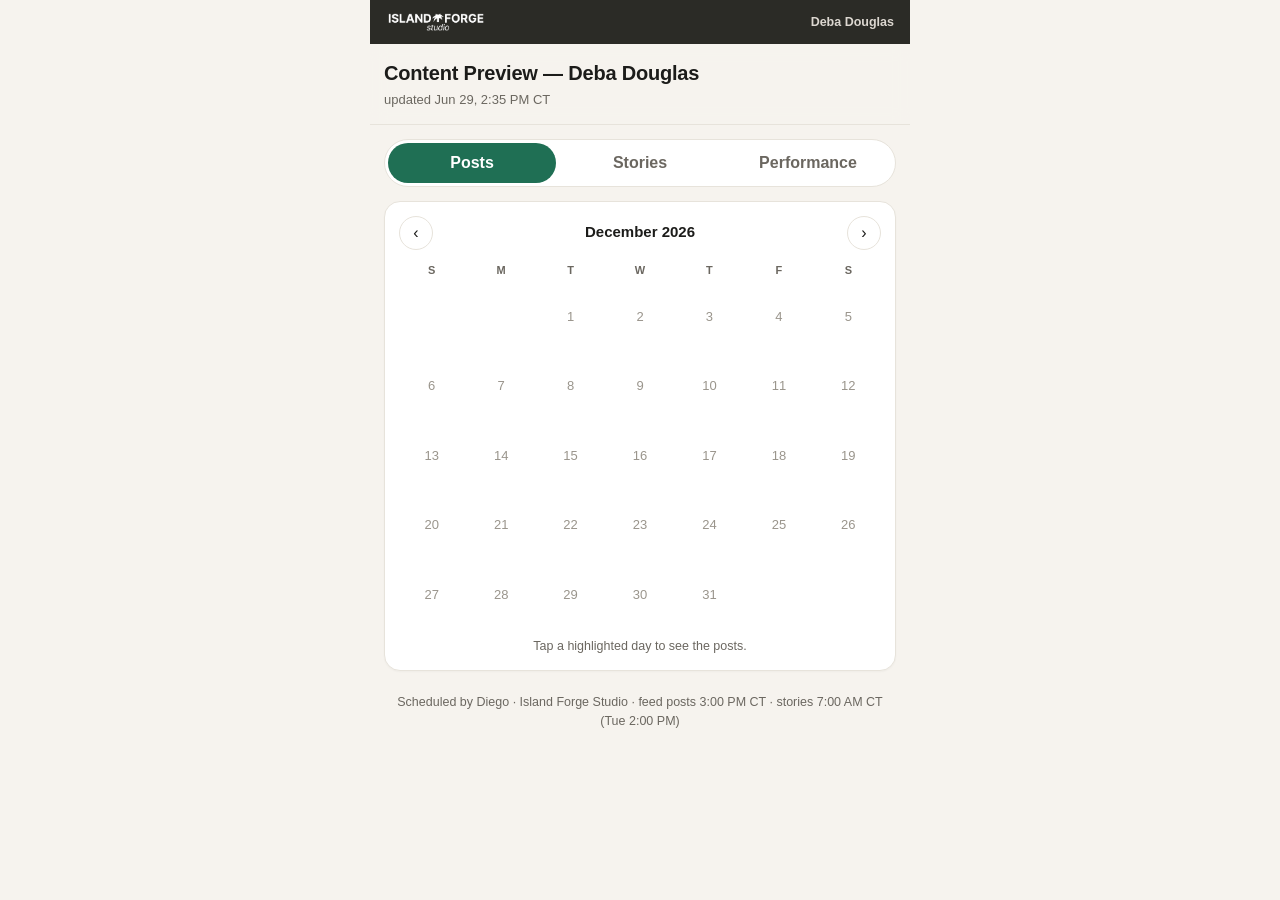
==== commit b4807c99: "Fix views for Facebook pages & LinkedIn (use impressions fallback) Facebook pages and most LinkedIn " ====
--- a/content-preview/clients/deba/index.html
+++ b/content-preview/clients/deba/index.html
@@ -71,7 +71,7 @@
  footer{color:var(--muted);font-size:12.5px;text-align:center;margin-top:22px}
 </style></head><body><div class="wrap">
  <div class="ifbar"><img src="[data-uri]" alt="Island Forge Studio"><span class="rep">Deba Douglas</span></div>
- <div class="top"><h1>Content Preview — Deba Douglas</h1><div class="meta">updated Jun 29, 2:29 PM CT</div></div>
+ <div class="top"><h1>Content Preview — Deba Douglas</h1><div class="meta">updated Jun 29, 2:35 PM CT</div></div>
  <div class="tabs">
    <button class="tab on" data-tab="posts">Posts</button>
    <button class="tab" data-tab="stories">Stories</button>
@@ -85,17 +85,17 @@
    <p class="snote" id="snote"></p>
  </section>
  <section class="card" id="perf" hidden>
-      <div class="kpis"><div class="kpi"><div class="kval">35</div><div class="klabel">Bookings</div><div class=ksub>Calendly</div></div><div class="kpi"><div class="kval">267,109</div><div class="klabel">Total views</div><div class=ksub>all platforms · 60 days</div></div><div class="kpi"><div class="kval">8,761</div><div class="klabel">Engagement</div><div class=ksub>3.3% of views</div></div><div class="kpi"><div class="kval">14,707</div><div class="klabel">Followers</div><div class=ksub>all platforms · as of Jun 29</div></div></div>
+      <div class="kpis"><div class="kpi"><div class="kval">35</div><div class="klabel">Bookings</div><div class=ksub>Calendly</div></div><div class="kpi"><div class="kval">271,232</div><div class="klabel">Total views</div><div class=ksub>all platforms · 60 days</div></div><div class="kpi"><div class="kval">8,761</div><div class="klabel">Engagement</div><div class=ksub>3.2% of views</div></div><div class="kpi"><div class="kval">14,707</div><div class="klabel">Followers</div><div class=ksub>all platforms · as of Jun 29</div></div></div>
       <div class="calhead" style="margin-top:16px">Top posts</div><div class="topcar"><div class="tslide"><video controls preload="none" playsinline poster="https://buffer-updates-media-backfill-bucket.s3.amazonaws.com/67e362b288f79c93410af3fb/6a1cb662c687a22dd4484705/6a218763a13169b278dfd3ea_thumbnail.jpg" src="https://scontent-iad3-1.cdninstagram.com/o1/v/t2/f2/m86/AQN8ncurY8h6srEB62Hfs5b9F6XGKcWwBP1iDc4lGThdds8LTUvFQtpQIhhlRHl-NcBME-2HL-9YuWlEhfd5hjm6mFMG32lbC0tyv9U.mp4?_nc_cat=110&amp;_nc_sid=5e9851&amp;_nc_ht=scontent-iad3-1.cdninstagram.com&amp;_nc_ohc=S_P4RMXG4ZYQ7kNvwGOSFog&amp;efg=[base64]%3D&amp;ccb=17-1&amp;vs=ba59aee4ad540c1b&amp;_nc_vs=[base64]&amp;_nc_gid=qo2w6ulOUvVLVg3FZFO_UA&amp;edm=ANQ71j8EAAAA&amp;_nc_zt=28&amp;_nc_tpa=Q5bMBQEK_8B9MCVMTcPedCOtkLYcKatDZY9wP9TO8sryY9en8PaLvouASNZKQmyo_YitYw36NuuGGtnoZA&amp;oh=00_Af8UJxijz8bDNLH5a3rgT7M8rTpvIsE0IaOU6EmSeFkKlg&amp;oe=6A2355BB"></video><div class="pmeta"><span class="ptime">instagram</span><span class="cta">3,610 views</span><span class="cta">75 likes</span><span class="cta">7 comments</span><span class="cta">9 shares</span><span class="cta">3 saves</span></div><div class="ptitle">“I lost a big chunk of money right…</div></div><div class="tslide"><video controls preload="none" playsinline poster="https://buffer-media-uploads.s3.amazonaws.com/67e362b288f79c93410af3f9/uploads/1780318132115/3fa10ea8-c79c-49e3-a345-a17531fe2604.png" src="https://buffer-media-uploads.s3.amazonaws.com/67e362b27bd165d61f0cf784/6a1d71339491da0b2c056dee/b1137d95bc47c5594d372a7d31c71ff9.original_transcoded.mp4"></video><div class="pmeta"><span class="ptime">instagram</span><span class="cta">2,880 views</span><span class="cta">89 likes</span><span class="cta">14 comments</span><span class="cta">16 shares</span><span class="cta">4 saves</span></div><div class="ptitle">My student just netted $28K on his flip.…</div></div><div class="tslide"><video controls preload="none" playsinline poster="https://buffer-updates-media-backfill-bucket.s3.amazonaws.com/67e362b288f79c93410af3fb/6a1cb662c687a22dd4484705/6a2cc6bdf3a0a758abe0021f_thumbnail.jpg" src="https://scontent-iad3-1.cdninstagram.com/o1/v/t2/f2/m86/AQNU1h3HQ2g3Rjvse42iCeMKjN-P2KZ4Z5XAHM4vVKWdhpGBAUAMXpAEScHQE67aBDb4mXqJXFStO2LeQypA-ois3fQUzXYjBOfH6PE.mp4?_nc_cat=104&amp;_nc_sid=5e9851&amp;_nc_ht=scontent-iad3-1.cdninstagram.com&amp;_nc_ohc=ZQNBY3ZanR4Q7kNvwGmKmw5&amp;efg=[base64]&amp;ccb=17-1&amp;vs=a2b39bb6292618d1&amp;_nc_vs=[base64]&amp;_nc_gid=yFJ4SUSwPLGJd1zO4gcEMg&amp;edm=AM6HXa8EAAAA&amp;_nc_zt=28&amp;oh=00_Af_Xhwc8QHa0uAAP65uUyakXg0LxxCR7GkKKidoE5D06qA&amp;oe=6A2EBB01"></video><div class="pmeta"><span class="ptime">instagram</span><span class="cta">2,577 views</span><span class="cta">137 likes</span><span class="cta">5 comments</span><span class="cta">4 shares</span></div><div class="ptitle">I said I was gonna be mad. I…</div></div><div class="tslide"><video controls preload="none" playsinline poster="https://buffer-updates-media-backfill-bucket.s3.amazonaws.com/67e362b288f79c93410af3fb/6a1cb662c687a22dd4484705/6a2845bdabca0868ad8a94ab_thumbnail.jpg" src="https://scontent-iad3-1.cdninstagram.com/o1/v/t2/f2/m86/AQNSKTfVaAjdRQckR5V89ncSfjikcrFtdeMTl13zTQT9FmsvB7hI9aYJx0tF2YoVwMBb4Z634cQQhGiXFKtJP5OZgmfxGicll4WPIOI.mp4?_nc_cat=108&amp;_nc_sid=5e9851&amp;_nc_ht=scontent-iad3-1.cdninstagram.com&amp;_nc_ohc=mIT8fU0wWIUQ7kNvwGAFL4P&amp;efg=[base64]&amp;ccb=17-1&amp;vs=14002e882d13ce66&amp;_nc_vs=[base64]&amp;_nc_gid=suZF8bB9HbfKefrs51g5gQ&amp;edm=ANQ71j8EAAAA&amp;_nc_zt=28&amp;_nc_tpa=Q5bMBQGcHiXMHZ9ob1JJklzeUcz292EU66OFYq8n9f7lN0G8X8wMHpL28eRPkTRQt3doAAF8L9joKuVDjw&amp;oh=00_Af9gx2dWihdwCO9itycuL9pjNKZuPSwurV_ankpsrSwMTw&amp;oe=6A2A23E9"></video><div class="pmeta"><span class="ptime">instagram</span><span class="cta">2,334 views</span><span class="cta">153 likes</span><span class="cta">38 comments</span><span class="cta">14 shares</span><span class="cta">3 saves</span></div><div class="ptitle">“I’m trying to contain myself.” 😄 Meet @internationalphife,…</div></div><div class="tslide"><video controls preload="none" playsinline poster="https://buffer-updates-media-backfill-bucket.s3.amazonaws.com/67e362b288f79c93410af3fb/6a1cb662c687a22dd4484705/6a1cb66408fdc25786a47c7b_thumbnail.jpg" src="https://scontent-iad3-1.cdninstagram.com/o1/v/t2/f2/m86/AQMAxfJdMC3iixGZJSUpxoq74Qpa7HdLf3ai7docAj5QFTRIogziqxMpvxRadD42FamoDtP6Jv4RB-dg4P0Y6yvimSxf8xlErpbLBdI.mp4?_nc_cat=110&amp;_nc_sid=5e9851&amp;_nc_ht=scontent-iad3-1.cdninstagram.com&amp;_nc_ohc=I5x8yPJnhf4Q7kNvwFJwLcy&amp;efg=[base64]%3D&amp;ccb=17-1&amp;vs=ca8f63d697a910b4&amp;_nc_vs=[base64]&amp;_nc_gid=eET9RVmj-xAFAKhwfuJCPg&amp;edm=ANo9K5cEAAAA&amp;_nc_zt=28&amp;_nc_tpa=Q5bMBQGAqRkeDZ2tc56LGRYFuV-TxpbM1I1DZpAHllChvdDGNK-VFlyA60yfon13fWMBhfIrsgIrVS6Zdg&amp;oh=00_Af-UTk3mwHeglAxh_EUdmSQ009vfsahVHKd8KRSqWIV2AA&amp;oe=6A1EAD6F"></video><div class="pmeta"><span class="ptime">instagram</span><span class="cta">2,193 views</span><span class="cta">123 likes</span><span class="cta">6 comments</span><span class="cta">8 shares</span><span class="cta">2 saves</span></div><div class="ptitle">Reconnected with an old college friend 🤝📚 and…</div></div></div><p class="snote">swipe to see the top 5 →</p>
       <details><summary>By platform</summary>
-        <table class="ptable"><tr><th>Platform</th><th>Views</th><th>Eng</th><th>Rate</th></tr><tr><td>facebook</td><td>184,783</td><td>5,607</td><td>3.0%</td></tr><tr><td>instagram</td><td>58,351</td><td>2,594</td><td>4.4%</td></tr><tr><td>tiktok</td><td>16,162</td><td>422</td><td>2.6%</td></tr><tr><td>youtube</td><td>7,508</td><td>64</td><td>0.9%</td></tr><tr><td>linkedin</td><td>305</td><td>74</td><td>24.3%</td></tr></table>
+        <table class="ptable"><tr><th>Platform</th><th>Views</th><th>Eng</th><th>Rate</th></tr><tr><td>facebook</td><td>187,216</td><td>5,607</td><td>3.0%</td></tr><tr><td>instagram</td><td>58,351</td><td>2,594</td><td>4.4%</td></tr><tr><td>tiktok</td><td>16,162</td><td>422</td><td>2.6%</td></tr><tr><td>youtube</td><td>7,508</td><td>64</td><td>0.9%</td></tr><tr><td>linkedin</td><td>1,995</td><td>74</td><td>3.7%</td></tr></table>
       </details>
       <details>
       <summary>Facebook — top posts by views</summary>
-      <p class="snote" style="text-align:left;margin:6px 0 2px">184,783 views · 5,607 engagement · 3.0% rate</p>
-      <div class="subhead">Views by content type</div><div class="bar"><span class="blabel">Video</span><span class="btrack"><span class="bfill" style="width:0%"></span></span><span class="bpct">0%</span></div><div class="bar"><span class="blabel">Image</span><span class="btrack"><span class="bfill" style="width:0%"></span></span><span class="bpct">0%</span></div>
+      <p class="snote" style="text-align:left;margin:6px 0 2px">187,216 views · 5,607 engagement · 3.0% rate</p>
+      
       <div class="subhead">Top posts</div>
-      <div class="toppost"><div class="pmeta"><span class="ptime">0 views</span><span class="cta">Video</span><span class="cta">2026-06-01</span></div><div class="ptitle">My student just netted $28K on his flip.…</div><div class="tp-stats">2 likes · 1 comments · 4 shares</div><a class="tp-link" href="https://www.facebook.com/reel/1684214235957829/" target="_blank" rel="noopener">View post →</a></div><div class="toppost"><div class="pmeta"><span class="ptime">0 views</span><span class="cta">Video</span><span class="cta">2026-06-02</span></div><div class="ptitle">Is working a 9-5 job something you want…</div><div class="tp-stats">2 likes · 1 shares</div><a class="tp-link" href="https://www.facebook.com/reel/1000818495971526/" target="_blank" rel="noopener">View post →</a></div><div class="toppost"><div class="pmeta"><span class="ptime">0 views</span><span class="cta">Image</span><span class="cta">2026-06-19</span></div><div class="ptitle">Only 10 spots. 👉🏾 Comment INVERTIR and I&#x27;ll…</div><div class="tp-stats">1 likes · 1 comments</div><a class="tp-link" href="https://facebook.com/324502310753290_122219978546357658" target="_blank" rel="noopener">View post →</a></div><div class="toppost"><div class="pmeta"><span class="ptime">0 views</span><span class="cta">Video</span><span class="cta">2026-06-03</span></div><div class="ptitle">$28K profit on his flip. 💰 Israel didn&#x27;t…</div><div class="tp-stats">2 likes</div><a class="tp-link" href="https://www.facebook.com/reel/1566901598774354/" target="_blank" rel="noopener">View post →</a></div><div class="toppost"><div class="pmeta"><span class="ptime">0 views</span><span class="cta">Image</span><span class="cta">2026-06-28</span></div><div class="ptitle">From the bays to the table 🏌️🍹 Our…</div><div class="tp-stats">1 likes</div><a class="tp-link" href="https://facebook.com/324502310753290_122220795446357658" target="_blank" rel="noopener">View post →</a></div>
+      <div class="toppost"><div class="pmeta"><span class="ptime">808 views</span><span class="cta">Video</span><span class="cta">2026-06-01</span></div><div class="ptitle">My student just netted $28K on his flip.…</div><div class="tp-stats">2 likes · 1 comments · 4 shares</div><a class="tp-link" href="https://www.facebook.com/reel/1684214235957829/" target="_blank" rel="noopener">View post →</a></div><div class="toppost"><div class="pmeta"><span class="ptime">313 views</span><span class="cta">Video</span><span class="cta">2026-06-02</span></div><div class="ptitle">Is working a 9-5 job something you want…</div><div class="tp-stats">2 likes · 1 shares</div><a class="tp-link" href="https://www.facebook.com/reel/1000818495971526/" target="_blank" rel="noopener">View post →</a></div><div class="toppost"><div class="pmeta"><span class="ptime">235 views</span><span class="cta">Video</span><span class="cta">2026-06-24</span></div><div class="ptitle">How to make money with one skill. 💰…</div><div class="tp-stats"></div><a class="tp-link" href="https://facebook.com/324502310753290_122220421094357658" target="_blank" rel="noopener">View post →</a></div><div class="toppost"><div class="pmeta"><span class="ptime">225 views</span><span class="cta">Video</span><span class="cta">2026-06-25</span></div><div class="ptitle">We asked our clients: &quot;What makes Deba a…</div><div class="tp-stats"></div><a class="tp-link" href="https://facebook.com/324502310753290_122220523802357658" target="_blank" rel="noopener">View post →</a></div><div class="toppost"><div class="pmeta"><span class="ptime">223 views</span><span class="cta">Video</span><span class="cta">2026-06-03</span></div><div class="ptitle">$28K profit on his flip. 💰 Israel didn&#x27;t…</div><div class="tp-stats">2 likes</div><a class="tp-link" href="https://www.facebook.com/reel/1566901598774354/" target="_blank" rel="noopener">View post →</a></div>
     </details><details>
       <summary>Instagram — top posts by views</summary>
       <p class="snote" style="text-align:left;margin:6px 0 2px">58,351 views · 2,594 engagement · 4.4% rate</p>
@@ -116,10 +116,10 @@
       <div class="toppost"><div class="pmeta"><span class="ptime">1,650 views</span><span class="cta">Video</span><span class="cta">2026-06-22</span></div><div class="ptitle">Do it sooner. Just go in. 🙌🏾 Joshua…</div><div class="tp-stats">9 likes</div><a class="tp-link" href="https://www.youtube.com/shorts/Q8UV0y7Q9gk" target="_blank" rel="noopener">View post →</a></div><div class="toppost"><div class="pmeta"><span class="ptime">1,146 views</span><span class="cta">Video</span><span class="cta">2026-06-07</span></div><div class="ptitle">Is working a 9-5 job something you want…</div><div class="tp-stats">3 likes</div><a class="tp-link" href="https://www.youtube.com/shorts/88TeQaLVFpw" target="_blank" rel="noopener">View post →</a></div><div class="toppost"><div class="pmeta"><span class="ptime">1,044 views</span><span class="cta">Video</span><span class="cta">2026-06-02</span></div><div class="ptitle">Is working a 9-5 job something you want…</div><div class="tp-stats">4 likes</div><a class="tp-link" href="https://www.youtube.com/shorts/iQ1DFqJ3L_c" target="_blank" rel="noopener">View post →</a></div><div class="toppost"><div class="pmeta"><span class="ptime">1,033 views</span><span class="cta">Video</span><span class="cta">2026-06-11</span></div><div class="ptitle">“How do I get the money?” 💰 I…</div><div class="tp-stats">16 likes</div><a class="tp-link" href="https://www.youtube.com/shorts/nCsh_6PV1zY" target="_blank" rel="noopener">View post →</a></div><div class="toppost"><div class="pmeta"><span class="ptime">936 views</span><span class="cta">Video</span><span class="cta">2026-06-04</span></div><div class="ptitle">&quot;I lost a big chunk of money right…</div><div class="tp-stats">2 likes</div><a class="tp-link" href="https://www.youtube.com/shorts/laKmOrqRKiA" target="_blank" rel="noopener">View post →</a></div>
     </details><details>
       <summary>LinkedIn — top posts by views</summary>
-      <p class="snote" style="text-align:left;margin:6px 0 2px">305 views · 74 engagement · 24.3% rate</p>
-      
+      <p class="snote" style="text-align:left;margin:6px 0 2px">1,995 views · 74 engagement · 3.7% rate</p>
+      <div class="subhead">Views by content type</div><div class="bar"><span class="blabel">Video</span><span class="btrack"><span class="bfill" style="width:71%"></span></span><span class="bpct">71%</span></div><div class="bar"><span class="blabel">Image</span><span class="btrack"><span class="bfill" style="width:29%"></span></span><span class="bpct">29%</span></div>
       <div class="subhead">Top posts</div>
-      <div class="toppost"><div class="pmeta"><span class="ptime">58 views</span><span class="cta">Video</span><span class="cta">2026-05-21</span></div><div class="ptitle">Still waiting around at your properties for in-person…</div><div class="tp-stats">7 likes · 18 min watched</div><a class="tp-link" href="https://www.linkedin.com/feed/update/urn:li:ugcPost:7463265966945165312" target="_blank" rel="noopener">View post →</a></div><div class="toppost"><div class="pmeta"><span class="ptime">54 views</span><span class="cta">Video</span><span class="cta">2026-06-04</span></div><div class="ptitle">Delays cost time AND money. If your draw…</div><div class="tp-stats">6 likes · 10.1 min watched</div><a class="tp-link" href="https://www.linkedin.com/feed/update/urn:li:ugcPost:7468333116714065920" target="_blank" rel="noopener">View post →</a></div><div class="toppost"><div class="pmeta"><span class="ptime">22 views</span><span class="cta">Video</span><span class="cta">2026-05-28</span></div><div class="ptitle">Raise your hand if you are tired of…</div><div class="tp-stats">1 likes · 4.4 min watched</div><a class="tp-link" href="https://www.linkedin.com/feed/update/urn:li:ugcPost:7465796711664345088" target="_blank" rel="noopener">View post →</a></div><div class="toppost"><div class="pmeta"><span class="ptime">17 views</span><span class="cta">Video</span><span class="cta">2026-06-13</span></div><div class="ptitle">The June 2026 Hands-On Mentorship is officially SOLD…</div><div class="tp-stats">2 likes · 4.2 min watched</div><a class="tp-link" href="https://www.linkedin.com/feed/update/urn:li:ugcPost:7471368253039357952" target="_blank" rel="noopener">View post →</a></div><div class="toppost"><div class="pmeta"><span class="ptime">15 views</span><span class="cta">Video</span><span class="cta">2026-06-22</span></div><div class="ptitle">When Roger and Reina joined my mentorship program,…</div><div class="tp-stats">2.7 min watched</div><a class="tp-link" href="https://www.linkedin.com/feed/update/urn:li:ugcPost:7474869512287268864" target="_blank" rel="noopener">View post →</a></div>
+      <div class="toppost"><div class="pmeta"><span class="ptime">181 views</span><span class="cta">Video</span><span class="cta">2026-05-21</span></div><div class="ptitle">Still waiting around at your properties for in-person…</div><div class="tp-stats">7 likes · 18 min watched</div><a class="tp-link" href="https://www.linkedin.com/feed/update/urn:li:ugcPost:7463265966945165312" target="_blank" rel="noopener">View post →</a></div><div class="toppost"><div class="pmeta"><span class="ptime">147 views</span><span class="cta">Video</span><span class="cta">2026-06-04</span></div><div class="ptitle">Delays cost time AND money. If your draw…</div><div class="tp-stats">6 likes · 10.1 min watched</div><a class="tp-link" href="https://www.linkedin.com/feed/update/urn:li:ugcPost:7468333116714065920" target="_blank" rel="noopener">View post →</a></div><div class="toppost"><div class="pmeta"><span class="ptime">85 views</span><span class="cta">Image</span><span class="cta">2026-06-21</span></div><div class="ptitle">Happy Father&#x27;s Day to the man who builds…</div><div class="tp-stats">9 likes</div><a class="tp-link" href="https://www.linkedin.com/feed/update/urn:li:ugcPost:7474506548640210944" target="_blank" rel="noopener">View post →</a></div><div class="toppost"><div class="pmeta"><span class="ptime">73 views</span><span class="cta">Image</span><span class="cta">2026-06-16</span></div><div class="ptitle">7 rules before you make your first real…</div><div class="tp-stats">1 likes</div><a class="tp-link" href="https://www.linkedin.com/feed/update/urn:li:ugcPost:7472728386579378176" target="_blank" rel="noopener">View post →</a></div><div class="toppost"><div class="pmeta"><span class="ptime">68 views</span><span class="cta">Video</span><span class="cta">2026-05-28</span></div><div class="ptitle">Raise your hand if you are tired of…</div><div class="tp-stats">1 likes · 4.4 min watched</div><a class="tp-link" href="https://www.linkedin.com/feed/update/urn:li:ugcPost:7465796711664345088" target="_blank" rel="noopener">View post →</a></div>
     </details>
       <details>
       <summary>Facebook reach breakdown (Apr 30, 2026 – Jun 29, 2026)</summary>
@@ -128,7 +128,7 @@
       <div class="subhead">Top Facebook posts (by views)</div>
       <div class="toppost"><div class="pmeta"><span class="ptime">7,396 views</span><span class="cta">Photo</span><span class="cta">05/11/2026</span></div><div class="ptitle">Your gifts will make room for you. ❤️ Today,…</div><div class="tp-stats">392 reactions · 120 comments · 4 shares · 2 saves</div><a class="tp-link" href="https://www.facebook.com/deba.douglas/posts/pfbid02rm88DfidRmZYrUfoqWj3qiLH9YyWERi6w4UMGr3XxF1WB73Sm5KjXiK5RBKwzFXel" target="_blank" rel="noopener">View post →</a></div><div class="toppost"><div class="pmeta"><span class="ptime">3,592 views</span><span class="cta">Photo</span><span class="cta">05/14/2026</span></div><div class="ptitle">Tune in to Good Morning Texas today at 9am f…</div><div class="tp-stats">205 reactions · 40 comments · 2 shares</div><a class="tp-link" href="https://www.facebook.com/deba.douglas/posts/pfbid0aUTURpAGTqp5cVpn8rS9FvpTWWziLQv2JFcEYDE4fjKEuC9KYxtQZdzQCZ8jC2sSl" target="_blank" rel="noopener">View post →</a></div><div class="toppost"><div class="pmeta"><span class="ptime">3,437 views</span><span class="cta">Text</span><span class="cta">05/20/2026</span></div><div class="ptitle">Trying to figure out what closing gift to ge…</div><div class="tp-stats">26 reactions · 23 comments · 0 shares</div><a class="tp-link" href="https://www.facebook.com/deba.douglas/posts/pfbid02FW48PGurwZ53wtLBhhn7D5JASFPgDwxzZyiBQHRJs5zFk9SxuGvVgLcqCi7axQcil" target="_blank" rel="noopener">View post →</a></div><div class="toppost"><div class="pmeta"><span class="ptime">3,410 views</span><span class="cta">Content</span><span class="cta">05/20/2026</span></div><div class="ptitle">Today was one of those full circle moments… …</div><div class="tp-stats">160 reactions · 40 comments · 0 shares · 1 saves</div><a class="tp-link" href="https://www.facebook.com/deba.douglas/posts/pfbid0LxSMGrvDhWJE4bXtVFZhCMw3v3qpGEWqxt5pH1yxYYs7TYDg1uweabwZGvfntfnol" target="_blank" rel="noopener">View post →</a></div><div class="toppost"><div class="pmeta"><span class="ptime">2,925 views</span><span class="cta">Photo</span><span class="cta">06/20/2026</span></div><div class="ptitle">Why didn’t y’all tell me I hold the mic like…</div><div class="tp-stats">89 reactions · 19 comments · 0 shares</div><a class="tp-link" href="https://www.facebook.com/deba.douglas/posts/pfbid0oHXH2mNq6HgkbnV4ozxjKPkERb63kgtVZ7UVUsfXhMsPW61gTSz2GSszmSi29zKal" target="_blank" rel="noopener">View post →</a></div>
     </details>
-      <p class="snote">Updated Jun 29, 2:28 PM CT</p>
+      <p class="snote">Updated Jun 29, 2:35 PM CT</p>
     </section>
  <footer>Scheduled by Diego · Island Forge Studio · feed posts 3:00 PM CT · stories 7:00 AM CT (Tue 2:00 PM)</footer>
 </div>
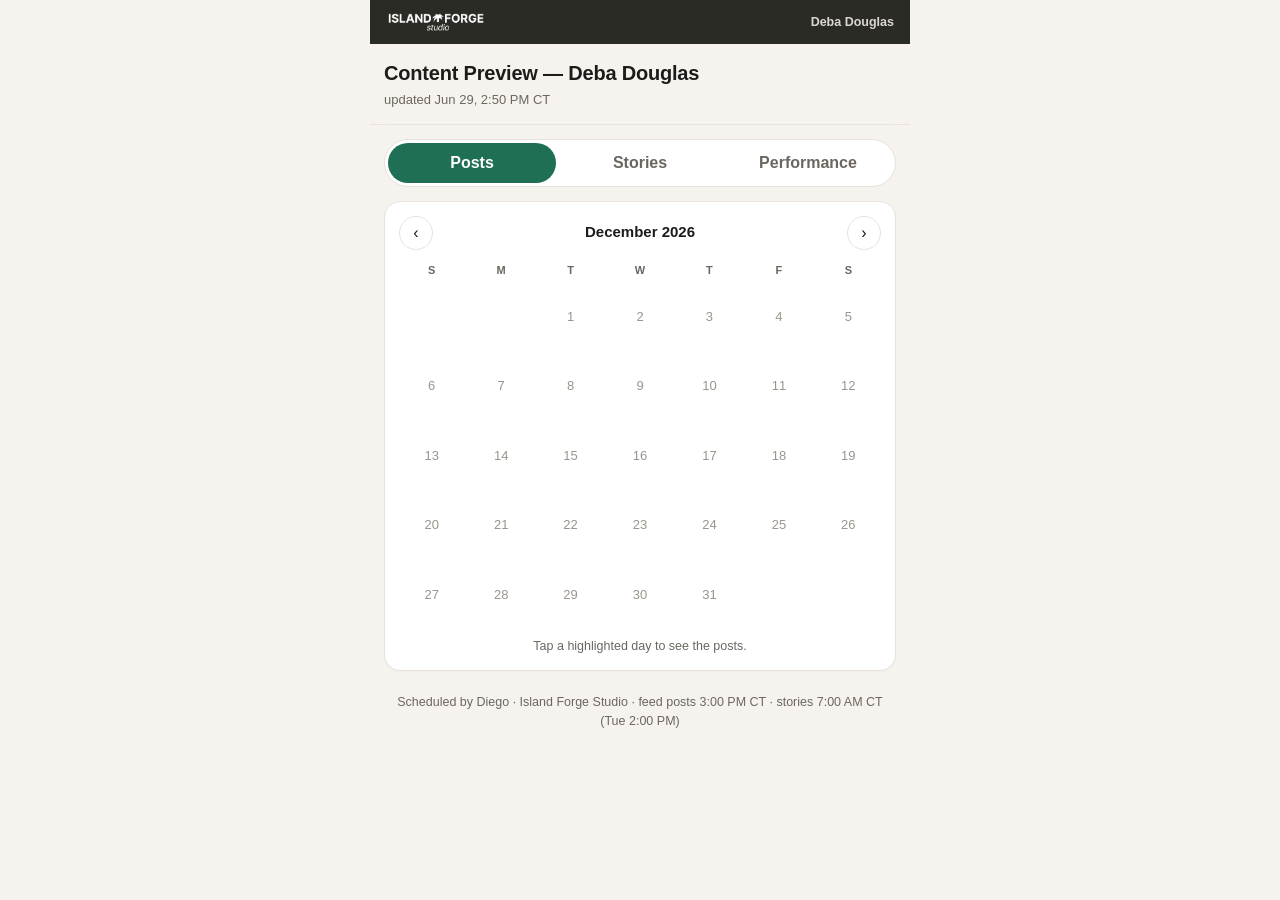
==== commit d4855b99: "Follower growth, per-platform totals, and featured Instagram breakdown - Per-platform follower total" ====
--- a/content-preview/clients/deba/index.html
+++ b/content-preview/clients/deba/index.html
@@ -71,7 +71,7 @@
  footer{color:var(--muted);font-size:12.5px;text-align:center;margin-top:22px}
 </style></head><body><div class="wrap">
  <div class="ifbar"><img src="[data-uri]" alt="Island Forge Studio"><span class="rep">Deba Douglas</span></div>
- <div class="top"><h1>Content Preview — Deba Douglas</h1><div class="meta">updated Jun 29, 2:35 PM CT</div></div>
+ <div class="top"><h1>Content Preview — Deba Douglas</h1><div class="meta">updated Jun 29, 2:50 PM CT</div></div>
  <div class="tabs">
    <button class="tab on" data-tab="posts">Posts</button>
    <button class="tab" data-tab="stories">Stories</button>
@@ -85,7 +85,8 @@
    <p class="snote" id="snote"></p>
  </section>
  <section class="card" id="perf" hidden>
-      <div class="kpis"><div class="kpi"><div class="kval">35</div><div class="klabel">Bookings</div><div class=ksub>Calendly</div></div><div class="kpi"><div class="kval">271,232</div><div class="klabel">Total views</div><div class=ksub>all platforms · 60 days</div></div><div class="kpi"><div class="kval">8,761</div><div class="klabel">Engagement</div><div class=ksub>3.2% of views</div></div><div class="kpi"><div class="kval">14,707</div><div class="klabel">Followers</div><div class=ksub>all platforms · as of Jun 29</div></div></div>
+      <div class="kpis"><div class="kpi"><div class="kval">35</div><div class="klabel">Bookings</div><div class=ksub>Calendly</div></div><div class="kpi"><div class="kval">271,232</div><div class="klabel">Total views</div><div class=ksub>all platforms · 60 days</div></div><div class="kpi"><div class="kval">8,761</div><div class="klabel">Engagement</div><div class=ksub>3.2% of views</div></div><div class="kpi"><div class="kval">14,707</div><div class="klabel">Followers</div><div class=ksub>+163 recently</div></div></div>
+      <div class="calhead" style="margin-top:16px">Followers by platform</div><table class="ptable"><tr><th>Platform</th><th>Followers</th><th>Gained</th></tr><tr><td>Facebook</td><td>7,112</td><td>+156 <span class="cta">Apr 30, 2026 – Jun 29, 2026</span></td></tr><tr><td>Instagram</td><td>5,464</td><td>+7 <span class="cta">30d</span></td></tr><tr><td>LinkedIn</td><td>1,116</td><td>—</td></tr><tr><td>TikTok</td><td>736</td><td>—</td></tr><tr><td>YouTube</td><td>279</td><td>—</td></tr></table><p class="snote" style="text-align:left;margin:6px 0 0">Growth uses Buffer new-follows (Instagram) and the Facebook dashboard figure for now; an exact 30-day number for every platform builds once a month of weekly snapshots accrues.</p>
       <div class="calhead" style="margin-top:16px">Top posts</div><div class="topcar"><div class="tslide"><video controls preload="none" playsinline poster="https://buffer-updates-media-backfill-bucket.s3.amazonaws.com/67e362b288f79c93410af3fb/6a1cb662c687a22dd4484705/6a218763a13169b278dfd3ea_thumbnail.jpg" src="https://scontent-iad3-1.cdninstagram.com/o1/v/t2/f2/m86/AQN8ncurY8h6srEB62Hfs5b9F6XGKcWwBP1iDc4lGThdds8LTUvFQtpQIhhlRHl-NcBME-2HL-9YuWlEhfd5hjm6mFMG32lbC0tyv9U.mp4?_nc_cat=110&amp;_nc_sid=5e9851&amp;_nc_ht=scontent-iad3-1.cdninstagram.com&amp;_nc_ohc=S_P4RMXG4ZYQ7kNvwGOSFog&amp;efg=[base64]%3D&amp;ccb=17-1&amp;vs=ba59aee4ad540c1b&amp;_nc_vs=[base64]&amp;_nc_gid=qo2w6ulOUvVLVg3FZFO_UA&amp;edm=ANQ71j8EAAAA&amp;_nc_zt=28&amp;_nc_tpa=Q5bMBQEK_8B9MCVMTcPedCOtkLYcKatDZY9wP9TO8sryY9en8PaLvouASNZKQmyo_YitYw36NuuGGtnoZA&amp;oh=00_Af8UJxijz8bDNLH5a3rgT7M8rTpvIsE0IaOU6EmSeFkKlg&amp;oe=6A2355BB"></video><div class="pmeta"><span class="ptime">instagram</span><span class="cta">3,610 views</span><span class="cta">75 likes</span><span class="cta">7 comments</span><span class="cta">9 shares</span><span class="cta">3 saves</span></div><div class="ptitle">“I lost a big chunk of money right…</div></div><div class="tslide"><video controls preload="none" playsinline poster="https://buffer-media-uploads.s3.amazonaws.com/67e362b288f79c93410af3f9/uploads/1780318132115/3fa10ea8-c79c-49e3-a345-a17531fe2604.png" src="https://buffer-media-uploads.s3.amazonaws.com/67e362b27bd165d61f0cf784/6a1d71339491da0b2c056dee/b1137d95bc47c5594d372a7d31c71ff9.original_transcoded.mp4"></video><div class="pmeta"><span class="ptime">instagram</span><span class="cta">2,880 views</span><span class="cta">89 likes</span><span class="cta">14 comments</span><span class="cta">16 shares</span><span class="cta">4 saves</span></div><div class="ptitle">My student just netted $28K on his flip.…</div></div><div class="tslide"><video controls preload="none" playsinline poster="https://buffer-updates-media-backfill-bucket.s3.amazonaws.com/67e362b288f79c93410af3fb/6a1cb662c687a22dd4484705/6a2cc6bdf3a0a758abe0021f_thumbnail.jpg" src="https://scontent-iad3-1.cdninstagram.com/o1/v/t2/f2/m86/AQNU1h3HQ2g3Rjvse42iCeMKjN-P2KZ4Z5XAHM4vVKWdhpGBAUAMXpAEScHQE67aBDb4mXqJXFStO2LeQypA-ois3fQUzXYjBOfH6PE.mp4?_nc_cat=104&amp;_nc_sid=5e9851&amp;_nc_ht=scontent-iad3-1.cdninstagram.com&amp;_nc_ohc=ZQNBY3ZanR4Q7kNvwGmKmw5&amp;efg=[base64]&amp;ccb=17-1&amp;vs=a2b39bb6292618d1&amp;_nc_vs=[base64]&amp;_nc_gid=yFJ4SUSwPLGJd1zO4gcEMg&amp;edm=AM6HXa8EAAAA&amp;_nc_zt=28&amp;oh=00_Af_Xhwc8QHa0uAAP65uUyakXg0LxxCR7GkKKidoE5D06qA&amp;oe=6A2EBB01"></video><div class="pmeta"><span class="ptime">instagram</span><span class="cta">2,577 views</span><span class="cta">137 likes</span><span class="cta">5 comments</span><span class="cta">4 shares</span></div><div class="ptitle">I said I was gonna be mad. I…</div></div><div class="tslide"><video controls preload="none" playsinline poster="https://buffer-updates-media-backfill-bucket.s3.amazonaws.com/67e362b288f79c93410af3fb/6a1cb662c687a22dd4484705/6a2845bdabca0868ad8a94ab_thumbnail.jpg" src="https://scontent-iad3-1.cdninstagram.com/o1/v/t2/f2/m86/AQNSKTfVaAjdRQckR5V89ncSfjikcrFtdeMTl13zTQT9FmsvB7hI9aYJx0tF2YoVwMBb4Z634cQQhGiXFKtJP5OZgmfxGicll4WPIOI.mp4?_nc_cat=108&amp;_nc_sid=5e9851&amp;_nc_ht=scontent-iad3-1.cdninstagram.com&amp;_nc_ohc=mIT8fU0wWIUQ7kNvwGAFL4P&amp;efg=[base64]&amp;ccb=17-1&amp;vs=14002e882d13ce66&amp;_nc_vs=[base64]&amp;_nc_gid=suZF8bB9HbfKefrs51g5gQ&amp;edm=ANQ71j8EAAAA&amp;_nc_zt=28&amp;_nc_tpa=Q5bMBQGcHiXMHZ9ob1JJklzeUcz292EU66OFYq8n9f7lN0G8X8wMHpL28eRPkTRQt3doAAF8L9joKuVDjw&amp;oh=00_Af9gx2dWihdwCO9itycuL9pjNKZuPSwurV_ankpsrSwMTw&amp;oe=6A2A23E9"></video><div class="pmeta"><span class="ptime">instagram</span><span class="cta">2,334 views</span><span class="cta">153 likes</span><span class="cta">38 comments</span><span class="cta">14 shares</span><span class="cta">3 saves</span></div><div class="ptitle">“I’m trying to contain myself.” 😄 Meet @internationalphife,…</div></div><div class="tslide"><video controls preload="none" playsinline poster="https://buffer-updates-media-backfill-bucket.s3.amazonaws.com/67e362b288f79c93410af3fb/6a1cb662c687a22dd4484705/6a1cb66408fdc25786a47c7b_thumbnail.jpg" src="https://scontent-iad3-1.cdninstagram.com/o1/v/t2/f2/m86/AQMAxfJdMC3iixGZJSUpxoq74Qpa7HdLf3ai7docAj5QFTRIogziqxMpvxRadD42FamoDtP6Jv4RB-dg4P0Y6yvimSxf8xlErpbLBdI.mp4?_nc_cat=110&amp;_nc_sid=5e9851&amp;_nc_ht=scontent-iad3-1.cdninstagram.com&amp;_nc_ohc=I5x8yPJnhf4Q7kNvwFJwLcy&amp;efg=[base64]%3D&amp;ccb=17-1&amp;vs=ca8f63d697a910b4&amp;_nc_vs=[base64]&amp;_nc_gid=eET9RVmj-xAFAKhwfuJCPg&amp;edm=ANo9K5cEAAAA&amp;_nc_zt=28&amp;_nc_tpa=Q5bMBQGAqRkeDZ2tc56LGRYFuV-TxpbM1I1DZpAHllChvdDGNK-VFlyA60yfon13fWMBhfIrsgIrVS6Zdg&amp;oh=00_Af-UTk3mwHeglAxh_EUdmSQ009vfsahVHKd8KRSqWIV2AA&amp;oe=6A1EAD6F"></video><div class="pmeta"><span class="ptime">instagram</span><span class="cta">2,193 views</span><span class="cta">123 likes</span><span class="cta">6 comments</span><span class="cta">8 shares</span><span class="cta">2 saves</span></div><div class="ptitle">Reconnected with an old college friend 🤝📚 and…</div></div></div><p class="snote">swipe to see the top 5 →</p>
       <details><summary>By platform</summary>
         <table class="ptable"><tr><th>Platform</th><th>Views</th><th>Eng</th><th>Rate</th></tr><tr><td>facebook</td><td>187,216</td><td>5,607</td><td>3.0%</td></tr><tr><td>instagram</td><td>58,351</td><td>2,594</td><td>4.4%</td></tr><tr><td>tiktok</td><td>16,162</td><td>422</td><td>2.6%</td></tr><tr><td>youtube</td><td>7,508</td><td>64</td><td>0.9%</td></tr><tr><td>linkedin</td><td>1,995</td><td>74</td><td>3.7%</td></tr></table>
@@ -96,12 +97,6 @@
       
       <div class="subhead">Top posts</div>
       <div class="toppost"><div class="pmeta"><span class="ptime">808 views</span><span class="cta">Video</span><span class="cta">2026-06-01</span></div><div class="ptitle">My student just netted $28K on his flip.…</div><div class="tp-stats">2 likes · 1 comments · 4 shares</div><a class="tp-link" href="https://www.facebook.com/reel/1684214235957829/" target="_blank" rel="noopener">View post →</a></div><div class="toppost"><div class="pmeta"><span class="ptime">313 views</span><span class="cta">Video</span><span class="cta">2026-06-02</span></div><div class="ptitle">Is working a 9-5 job something you want…</div><div class="tp-stats">2 likes · 1 shares</div><a class="tp-link" href="https://www.facebook.com/reel/1000818495971526/" target="_blank" rel="noopener">View post →</a></div><div class="toppost"><div class="pmeta"><span class="ptime">235 views</span><span class="cta">Video</span><span class="cta">2026-06-24</span></div><div class="ptitle">How to make money with one skill. 💰…</div><div class="tp-stats"></div><a class="tp-link" href="https://facebook.com/324502310753290_122220421094357658" target="_blank" rel="noopener">View post →</a></div><div class="toppost"><div class="pmeta"><span class="ptime">225 views</span><span class="cta">Video</span><span class="cta">2026-06-25</span></div><div class="ptitle">We asked our clients: &quot;What makes Deba a…</div><div class="tp-stats"></div><a class="tp-link" href="https://facebook.com/324502310753290_122220523802357658" target="_blank" rel="noopener">View post →</a></div><div class="toppost"><div class="pmeta"><span class="ptime">223 views</span><span class="cta">Video</span><span class="cta">2026-06-03</span></div><div class="ptitle">$28K profit on his flip. 💰 Israel didn&#x27;t…</div><div class="tp-stats">2 likes</div><a class="tp-link" href="https://www.facebook.com/reel/1566901598774354/" target="_blank" rel="noopener">View post →</a></div>
-    </details><details>
-      <summary>Instagram — top posts by views</summary>
-      <p class="snote" style="text-align:left;margin:6px 0 2px">58,351 views · 2,594 engagement · 4.4% rate</p>
-      
-      <div class="subhead">Top posts</div>
-      <div class="toppost"><div class="pmeta"><span class="ptime">3,610 views</span><span class="cta">Video</span><span class="cta">2026-06-04</span></div><div class="ptitle">“I lost a big chunk of money right…</div><div class="tp-stats">75 likes · 7 comments · 9 shares · 3 saves</div><a class="tp-link" href="https://www.instagram.com/reel/DZKpTUnxsca/" target="_blank" rel="noopener">View post →</a></div><div class="toppost"><div class="pmeta"><span class="ptime">2,880 views</span><span class="cta">Video</span><span class="cta">2026-06-01</span></div><div class="ptitle">My student just netted $28K on his flip.…</div><div class="tp-stats">89 likes · 14 comments · 16 shares · 4 saves</div><a class="tp-link" href="https://www.instagram.com/reel/DZC4U_ygLVg/" target="_blank" rel="noopener">View post →</a></div><div class="toppost"><div class="pmeta"><span class="ptime">2,577 views</span><span class="cta">Video</span><span class="cta">2026-06-12</span></div><div class="ptitle">I said I was gonna be mad. I…</div><div class="tp-stats">137 likes · 5 comments · 4 shares</div><a class="tp-link" href="https://www.instagram.com/reel/DZfl1DqxD7j/" target="_blank" rel="noopener">View post →</a></div><div class="toppost"><div class="pmeta"><span class="ptime">2,334 views</span><span class="cta">Video</span><span class="cta">2026-06-09</span></div><div class="ptitle">“I’m trying to contain myself.” 😄 Meet @internationalphife,…</div><div class="tp-stats">153 likes · 38 comments · 14 shares · 3 saves</div><a class="tp-link" href="https://www.instagram.com/reel/DZX05qQRpPN/" target="_blank" rel="noopener">View post →</a></div><div class="toppost"><div class="pmeta"><span class="ptime">2,193 views</span><span class="cta">Video</span><span class="cta">2026-05-13</span></div><div class="ptitle">Reconnected with an old college friend 🤝📚 and…</div><div class="tp-stats">123 likes · 6 comments · 8 shares · 2 saves</div><a class="tp-link" href="https://www.instagram.com/reel/DYSahq2RM-5/" target="_blank" rel="noopener">View post →</a></div>
     </details><details>
       <summary>TikTok — top posts by views</summary>
       <p class="snote" style="text-align:left;margin:6px 0 2px">16,162 views · 422 engagement · 2.6% rate</p>
@@ -122,13 +117,20 @@
       <div class="toppost"><div class="pmeta"><span class="ptime">181 views</span><span class="cta">Video</span><span class="cta">2026-05-21</span></div><div class="ptitle">Still waiting around at your properties for in-person…</div><div class="tp-stats">7 likes · 18 min watched</div><a class="tp-link" href="https://www.linkedin.com/feed/update/urn:li:ugcPost:7463265966945165312" target="_blank" rel="noopener">View post →</a></div><div class="toppost"><div class="pmeta"><span class="ptime">147 views</span><span class="cta">Video</span><span class="cta">2026-06-04</span></div><div class="ptitle">Delays cost time AND money. If your draw…</div><div class="tp-stats">6 likes · 10.1 min watched</div><a class="tp-link" href="https://www.linkedin.com/feed/update/urn:li:ugcPost:7468333116714065920" target="_blank" rel="noopener">View post →</a></div><div class="toppost"><div class="pmeta"><span class="ptime">85 views</span><span class="cta">Image</span><span class="cta">2026-06-21</span></div><div class="ptitle">Happy Father&#x27;s Day to the man who builds…</div><div class="tp-stats">9 likes</div><a class="tp-link" href="https://www.linkedin.com/feed/update/urn:li:ugcPost:7474506548640210944" target="_blank" rel="noopener">View post →</a></div><div class="toppost"><div class="pmeta"><span class="ptime">73 views</span><span class="cta">Image</span><span class="cta">2026-06-16</span></div><div class="ptitle">7 rules before you make your first real…</div><div class="tp-stats">1 likes</div><a class="tp-link" href="https://www.linkedin.com/feed/update/urn:li:ugcPost:7472728386579378176" target="_blank" rel="noopener">View post →</a></div><div class="toppost"><div class="pmeta"><span class="ptime">68 views</span><span class="cta">Video</span><span class="cta">2026-05-28</span></div><div class="ptitle">Raise your hand if you are tired of…</div><div class="tp-stats">1 likes · 4.4 min watched</div><a class="tp-link" href="https://www.linkedin.com/feed/update/urn:li:ugcPost:7465796711664345088" target="_blank" rel="noopener">View post →</a></div>
     </details>
       <details>
+      <summary>Instagram breakdown</summary>
+      <p class="snote" style="text-align:left;margin:6px 0 2px">58,351 views · 36,650 reach · 2,594 engagement · 64 saves · +8 new follows</p>
+      
+      <div class="subhead">Top Instagram posts (by views)</div>
+      <div class="toppost"><div class="pmeta"><span class="ptime">3,610 views</span><span class="cta">Video</span><span class="cta">2026-06-04</span></div><div class="ptitle">“I lost a big chunk of money right…</div><div class="tp-stats">75 likes · 7 comments · 3 saves · 9 shares</div><a class="tp-link" href="https://www.instagram.com/reel/DZKpTUnxsca/" target="_blank" rel="noopener">View post →</a></div><div class="toppost"><div class="pmeta"><span class="ptime">2,880 views</span><span class="cta">Video</span><span class="cta">2026-06-01</span></div><div class="ptitle">My student just netted $28K on his flip.…</div><div class="tp-stats">89 likes · 14 comments · 4 saves · 16 shares</div><a class="tp-link" href="https://www.instagram.com/reel/DZC4U_ygLVg/" target="_blank" rel="noopener">View post →</a></div><div class="toppost"><div class="pmeta"><span class="ptime">2,577 views</span><span class="cta">Video</span><span class="cta">2026-06-12</span></div><div class="ptitle">I said I was gonna be mad. I…</div><div class="tp-stats">137 likes · 5 comments · 4 shares</div><a class="tp-link" href="https://www.instagram.com/reel/DZfl1DqxD7j/" target="_blank" rel="noopener">View post →</a></div><div class="toppost"><div class="pmeta"><span class="ptime">2,334 views</span><span class="cta">Video</span><span class="cta">2026-06-09</span></div><div class="ptitle">“I’m trying to contain myself.” 😄 Meet @internationalphife,…</div><div class="tp-stats">153 likes · 38 comments · 3 saves · 14 shares</div><a class="tp-link" href="https://www.instagram.com/reel/DZX05qQRpPN/" target="_blank" rel="noopener">View post →</a></div><div class="toppost"><div class="pmeta"><span class="ptime">2,193 views</span><span class="cta">Video</span><span class="cta">2026-05-13</span></div><div class="ptitle">Reconnected with an old college friend 🤝📚 and…</div><div class="tp-stats">123 likes · 6 comments · 2 saves · 8 shares</div><a class="tp-link" href="https://www.instagram.com/reel/DYSahq2RM-5/" target="_blank" rel="noopener">View post →</a></div>
+    </details>
+      <details>
       <summary>Facebook reach breakdown (Apr 30, 2026 – Jun 29, 2026)</summary>
       <div class="subhead">Views by content type</div><div class="bar"><span class="blabel">Photo</span><span class="btrack"><span class="bfill" style="width:53.6%"></span></span><span class="bpct">53.6%</span></div><div class="bar"><span class="blabel">Reel</span><span class="btrack"><span class="bfill" style="width:30.9%"></span></span><span class="bpct">30.9%</span></div><div class="bar"><span class="blabel">Text</span><span class="btrack"><span class="bfill" style="width:10.0%"></span></span><span class="bpct">10.0%</span></div><div class="bar"><span class="blabel">Other</span><span class="btrack"><span class="bfill" style="width:5.3%"></span></span><span class="bpct">5.3%</span></div><div class="bar"><span class="blabel">Link</span><span class="btrack"><span class="bfill" style="width:0.3%"></span></span><span class="bpct">0.3%</span></div>
       
       <div class="subhead">Top Facebook posts (by views)</div>
       <div class="toppost"><div class="pmeta"><span class="ptime">7,396 views</span><span class="cta">Photo</span><span class="cta">05/11/2026</span></div><div class="ptitle">Your gifts will make room for you. ❤️ Today,…</div><div class="tp-stats">392 reactions · 120 comments · 4 shares · 2 saves</div><a class="tp-link" href="https://www.facebook.com/deba.douglas/posts/pfbid02rm88DfidRmZYrUfoqWj3qiLH9YyWERi6w4UMGr3XxF1WB73Sm5KjXiK5RBKwzFXel" target="_blank" rel="noopener">View post →</a></div><div class="toppost"><div class="pmeta"><span class="ptime">3,592 views</span><span class="cta">Photo</span><span class="cta">05/14/2026</span></div><div class="ptitle">Tune in to Good Morning Texas today at 9am f…</div><div class="tp-stats">205 reactions · 40 comments · 2 shares</div><a class="tp-link" href="https://www.facebook.com/deba.douglas/posts/pfbid0aUTURpAGTqp5cVpn8rS9FvpTWWziLQv2JFcEYDE4fjKEuC9KYxtQZdzQCZ8jC2sSl" target="_blank" rel="noopener">View post →</a></div><div class="toppost"><div class="pmeta"><span class="ptime">3,437 views</span><span class="cta">Text</span><span class="cta">05/20/2026</span></div><div class="ptitle">Trying to figure out what closing gift to ge…</div><div class="tp-stats">26 reactions · 23 comments · 0 shares</div><a class="tp-link" href="https://www.facebook.com/deba.douglas/posts/pfbid02FW48PGurwZ53wtLBhhn7D5JASFPgDwxzZyiBQHRJs5zFk9SxuGvVgLcqCi7axQcil" target="_blank" rel="noopener">View post →</a></div><div class="toppost"><div class="pmeta"><span class="ptime">3,410 views</span><span class="cta">Content</span><span class="cta">05/20/2026</span></div><div class="ptitle">Today was one of those full circle moments… …</div><div class="tp-stats">160 reactions · 40 comments · 0 shares · 1 saves</div><a class="tp-link" href="https://www.facebook.com/deba.douglas/posts/pfbid0LxSMGrvDhWJE4bXtVFZhCMw3v3qpGEWqxt5pH1yxYYs7TYDg1uweabwZGvfntfnol" target="_blank" rel="noopener">View post →</a></div><div class="toppost"><div class="pmeta"><span class="ptime">2,925 views</span><span class="cta">Photo</span><span class="cta">06/20/2026</span></div><div class="ptitle">Why didn’t y’all tell me I hold the mic like…</div><div class="tp-stats">89 reactions · 19 comments · 0 shares</div><a class="tp-link" href="https://www.facebook.com/deba.douglas/posts/pfbid0oHXH2mNq6HgkbnV4ozxjKPkERb63kgtVZ7UVUsfXhMsPW61gTSz2GSszmSi29zKal" target="_blank" rel="noopener">View post →</a></div>
     </details>
-      <p class="snote">Updated Jun 29, 2:35 PM CT</p>
+      <p class="snote">Updated Jun 29, 2:50 PM CT</p>
     </section>
  <footer>Scheduled by Diego · Island Forge Studio · feed posts 3:00 PM CT · stories 7:00 AM CT (Tue 2:00 PM)</footer>
 </div>
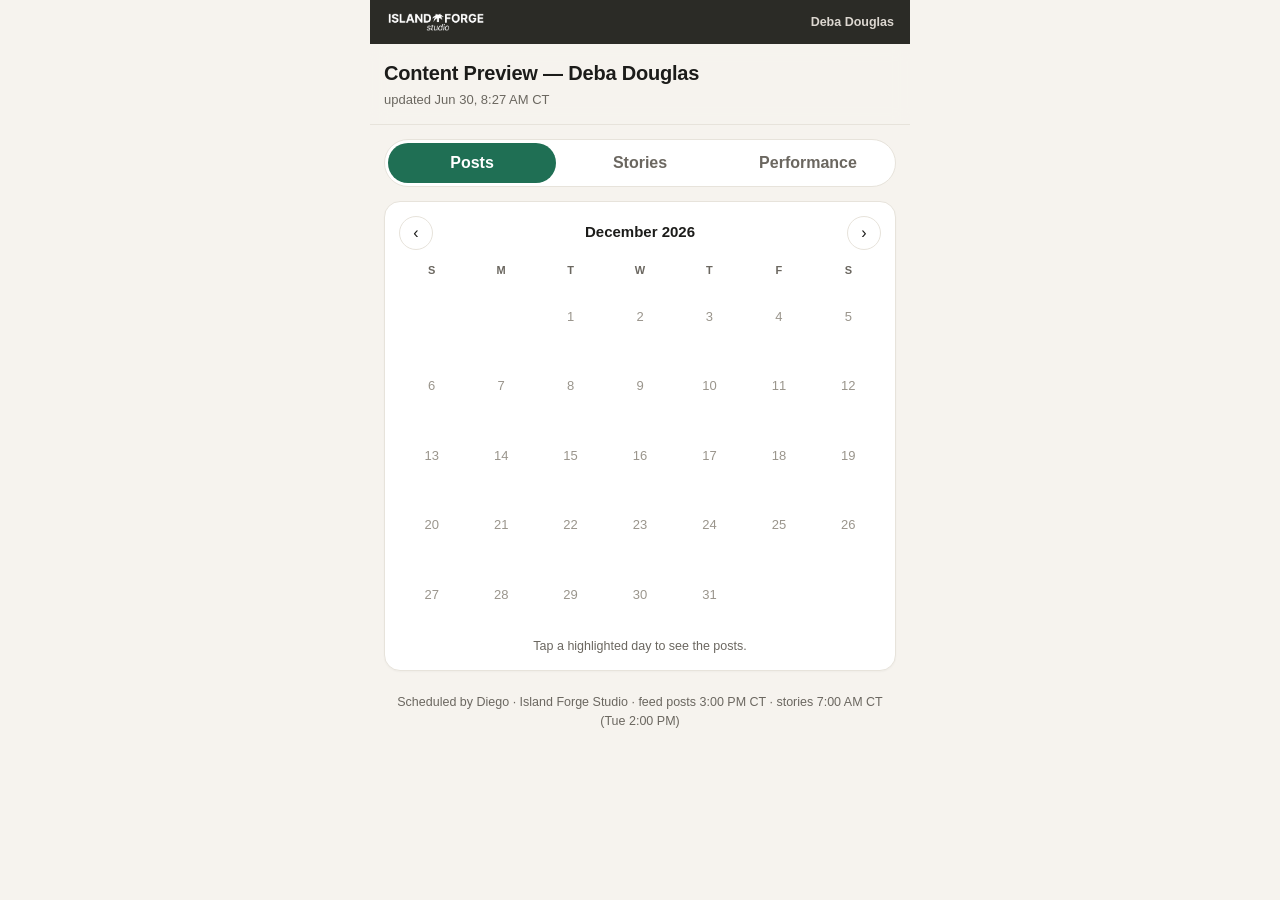
==== commit 61c37646: "Re-sync Deba KPIs (bookings, reach, engagement, followers) Co-Authored-By: Claude Sonnet 5 <noreply@" ====
--- a/content-preview/clients/deba/index.html
+++ b/content-preview/clients/deba/index.html
@@ -71,7 +71,7 @@
  footer{color:var(--muted);font-size:12.5px;text-align:center;margin-top:22px}
 </style></head><body><div class="wrap">
  <div class="ifbar"><img src="[data-uri]" alt="Island Forge Studio"><span class="rep">Deba Douglas</span></div>
- <div class="top"><h1>Content Preview — Deba Douglas</h1><div class="meta">updated Jun 29, 2:50 PM CT</div></div>
+ <div class="top"><h1>Content Preview — Deba Douglas</h1><div class="meta">updated Jun 30, 8:27 AM CT</div></div>
  <div class="tabs">
    <button class="tab on" data-tab="posts">Posts</button>
    <button class="tab" data-tab="stories">Stories</button>
@@ -85,11 +85,11 @@
    <p class="snote" id="snote"></p>
  </section>
  <section class="card" id="perf" hidden>
-      <div class="kpis"><div class="kpi"><div class="kval">35</div><div class="klabel">Bookings</div><div class=ksub>Calendly</div></div><div class="kpi"><div class="kval">271,232</div><div class="klabel">Total views</div><div class=ksub>all platforms · 60 days</div></div><div class="kpi"><div class="kval">8,761</div><div class="klabel">Engagement</div><div class=ksub>3.2% of views</div></div><div class="kpi"><div class="kval">14,707</div><div class="klabel">Followers</div><div class=ksub>+163 recently</div></div></div>
-      <div class="calhead" style="margin-top:16px">Followers by platform</div><table class="ptable"><tr><th>Platform</th><th>Followers</th><th>Gained</th></tr><tr><td>Facebook</td><td>7,112</td><td>+156 <span class="cta">Apr 30, 2026 – Jun 29, 2026</span></td></tr><tr><td>Instagram</td><td>5,464</td><td>+7 <span class="cta">30d</span></td></tr><tr><td>LinkedIn</td><td>1,116</td><td>—</td></tr><tr><td>TikTok</td><td>736</td><td>—</td></tr><tr><td>YouTube</td><td>279</td><td>—</td></tr></table><p class="snote" style="text-align:left;margin:6px 0 0">Growth uses Buffer new-follows (Instagram) and the Facebook dashboard figure for now; an exact 30-day number for every platform builds once a month of weekly snapshots accrues.</p>
-      <div class="calhead" style="margin-top:16px">Top posts</div><div class="topcar"><div class="tslide"><video controls preload="none" playsinline poster="https://buffer-updates-media-backfill-bucket.s3.amazonaws.com/67e362b288f79c93410af3fb/6a1cb662c687a22dd4484705/6a218763a13169b278dfd3ea_thumbnail.jpg" src="https://scontent-iad3-1.cdninstagram.com/o1/v/t2/f2/m86/AQN8ncurY8h6srEB62Hfs5b9F6XGKcWwBP1iDc4lGThdds8LTUvFQtpQIhhlRHl-NcBME-2HL-9YuWlEhfd5hjm6mFMG32lbC0tyv9U.mp4?_nc_cat=110&amp;_nc_sid=5e9851&amp;_nc_ht=scontent-iad3-1.cdninstagram.com&amp;_nc_ohc=S_P4RMXG4ZYQ7kNvwGOSFog&amp;efg=[base64]%3D&amp;ccb=17-1&amp;vs=ba59aee4ad540c1b&amp;_nc_vs=[base64]&amp;_nc_gid=qo2w6ulOUvVLVg3FZFO_UA&amp;edm=ANQ71j8EAAAA&amp;_nc_zt=28&amp;_nc_tpa=Q5bMBQEK_8B9MCVMTcPedCOtkLYcKatDZY9wP9TO8sryY9en8PaLvouASNZKQmyo_YitYw36NuuGGtnoZA&amp;oh=00_Af8UJxijz8bDNLH5a3rgT7M8rTpvIsE0IaOU6EmSeFkKlg&amp;oe=6A2355BB"></video><div class="pmeta"><span class="ptime">instagram</span><span class="cta">3,610 views</span><span class="cta">75 likes</span><span class="cta">7 comments</span><span class="cta">9 shares</span><span class="cta">3 saves</span></div><div class="ptitle">“I lost a big chunk of money right…</div></div><div class="tslide"><video controls preload="none" playsinline poster="https://buffer-media-uploads.s3.amazonaws.com/67e362b288f79c93410af3f9/uploads/1780318132115/3fa10ea8-c79c-49e3-a345-a17531fe2604.png" src="https://buffer-media-uploads.s3.amazonaws.com/67e362b27bd165d61f0cf784/6a1d71339491da0b2c056dee/b1137d95bc47c5594d372a7d31c71ff9.original_transcoded.mp4"></video><div class="pmeta"><span class="ptime">instagram</span><span class="cta">2,880 views</span><span class="cta">89 likes</span><span class="cta">14 comments</span><span class="cta">16 shares</span><span class="cta">4 saves</span></div><div class="ptitle">My student just netted $28K on his flip.…</div></div><div class="tslide"><video controls preload="none" playsinline poster="https://buffer-updates-media-backfill-bucket.s3.amazonaws.com/67e362b288f79c93410af3fb/6a1cb662c687a22dd4484705/6a2cc6bdf3a0a758abe0021f_thumbnail.jpg" src="https://scontent-iad3-1.cdninstagram.com/o1/v/t2/f2/m86/AQNU1h3HQ2g3Rjvse42iCeMKjN-P2KZ4Z5XAHM4vVKWdhpGBAUAMXpAEScHQE67aBDb4mXqJXFStO2LeQypA-ois3fQUzXYjBOfH6PE.mp4?_nc_cat=104&amp;_nc_sid=5e9851&amp;_nc_ht=scontent-iad3-1.cdninstagram.com&amp;_nc_ohc=ZQNBY3ZanR4Q7kNvwGmKmw5&amp;efg=[base64]&amp;ccb=17-1&amp;vs=a2b39bb6292618d1&amp;_nc_vs=[base64]&amp;_nc_gid=yFJ4SUSwPLGJd1zO4gcEMg&amp;edm=AM6HXa8EAAAA&amp;_nc_zt=28&amp;oh=00_Af_Xhwc8QHa0uAAP65uUyakXg0LxxCR7GkKKidoE5D06qA&amp;oe=6A2EBB01"></video><div class="pmeta"><span class="ptime">instagram</span><span class="cta">2,577 views</span><span class="cta">137 likes</span><span class="cta">5 comments</span><span class="cta">4 shares</span></div><div class="ptitle">I said I was gonna be mad. I…</div></div><div class="tslide"><video controls preload="none" playsinline poster="https://buffer-updates-media-backfill-bucket.s3.amazonaws.com/67e362b288f79c93410af3fb/6a1cb662c687a22dd4484705/6a2845bdabca0868ad8a94ab_thumbnail.jpg" src="https://scontent-iad3-1.cdninstagram.com/o1/v/t2/f2/m86/AQNSKTfVaAjdRQckR5V89ncSfjikcrFtdeMTl13zTQT9FmsvB7hI9aYJx0tF2YoVwMBb4Z634cQQhGiXFKtJP5OZgmfxGicll4WPIOI.mp4?_nc_cat=108&amp;_nc_sid=5e9851&amp;_nc_ht=scontent-iad3-1.cdninstagram.com&amp;_nc_ohc=mIT8fU0wWIUQ7kNvwGAFL4P&amp;efg=[base64]&amp;ccb=17-1&amp;vs=14002e882d13ce66&amp;_nc_vs=[base64]&amp;_nc_gid=suZF8bB9HbfKefrs51g5gQ&amp;edm=ANQ71j8EAAAA&amp;_nc_zt=28&amp;_nc_tpa=Q5bMBQGcHiXMHZ9ob1JJklzeUcz292EU66OFYq8n9f7lN0G8X8wMHpL28eRPkTRQt3doAAF8L9joKuVDjw&amp;oh=00_Af9gx2dWihdwCO9itycuL9pjNKZuPSwurV_ankpsrSwMTw&amp;oe=6A2A23E9"></video><div class="pmeta"><span class="ptime">instagram</span><span class="cta">2,334 views</span><span class="cta">153 likes</span><span class="cta">38 comments</span><span class="cta">14 shares</span><span class="cta">3 saves</span></div><div class="ptitle">“I’m trying to contain myself.” 😄 Meet @internationalphife,…</div></div><div class="tslide"><video controls preload="none" playsinline poster="https://buffer-updates-media-backfill-bucket.s3.amazonaws.com/67e362b288f79c93410af3fb/6a1cb662c687a22dd4484705/6a1cb66408fdc25786a47c7b_thumbnail.jpg" src="https://scontent-iad3-1.cdninstagram.com/o1/v/t2/f2/m86/AQMAxfJdMC3iixGZJSUpxoq74Qpa7HdLf3ai7docAj5QFTRIogziqxMpvxRadD42FamoDtP6Jv4RB-dg4P0Y6yvimSxf8xlErpbLBdI.mp4?_nc_cat=110&amp;_nc_sid=5e9851&amp;_nc_ht=scontent-iad3-1.cdninstagram.com&amp;_nc_ohc=I5x8yPJnhf4Q7kNvwFJwLcy&amp;efg=[base64]%3D&amp;ccb=17-1&amp;vs=ca8f63d697a910b4&amp;_nc_vs=[base64]&amp;_nc_gid=eET9RVmj-xAFAKhwfuJCPg&amp;edm=ANo9K5cEAAAA&amp;_nc_zt=28&amp;_nc_tpa=Q5bMBQGAqRkeDZ2tc56LGRYFuV-TxpbM1I1DZpAHllChvdDGNK-VFlyA60yfon13fWMBhfIrsgIrVS6Zdg&amp;oh=00_Af-UTk3mwHeglAxh_EUdmSQ009vfsahVHKd8KRSqWIV2AA&amp;oe=6A1EAD6F"></video><div class="pmeta"><span class="ptime">instagram</span><span class="cta">2,193 views</span><span class="cta">123 likes</span><span class="cta">6 comments</span><span class="cta">8 shares</span><span class="cta">2 saves</span></div><div class="ptitle">Reconnected with an old college friend 🤝📚 and…</div></div></div><p class="snote">swipe to see the top 5 →</p>
+      <div class="kpis"><div class="kpi"><div class="kval">35</div><div class="klabel">Bookings</div><div class=ksub>Calendly</div></div><div class="kpi"><div class="kval">272,064</div><div class="klabel">Total views</div><div class=ksub>all platforms · 60 days</div></div><div class="kpi"><div class="kval">8,794</div><div class="klabel">Engagement</div><div class=ksub>3.2% of views</div></div><div class="kpi"><div class="kval">14,707</div><div class="klabel">Followers</div><div class=ksub>+161 recently</div></div></div>
+      <div class="calhead" style="margin-top:16px">Followers by platform</div><table class="ptable"><tr><th>Platform</th><th>Followers</th><th>Gained</th></tr><tr><td>Facebook</td><td>7,112</td><td>+156 <span class="cta">Apr 30, 2026 – Jun 29, 2026</span></td></tr><tr><td>Instagram</td><td>5,464</td><td>+5 <span class="cta">30d</span></td></tr><tr><td>LinkedIn</td><td>1,116</td><td>—</td></tr><tr><td>TikTok</td><td>736</td><td>—</td></tr><tr><td>YouTube</td><td>279</td><td>—</td></tr></table><p class="snote" style="text-align:left;margin:6px 0 0">Growth uses Buffer new-follows (Instagram) and the Facebook dashboard figure for now; an exact 30-day number for every platform builds once a month of weekly snapshots accrues.</p>
+      <div class="calhead" style="margin-top:16px">Top posts</div><div class="topcar"><div class="tslide"><video controls preload="none" playsinline poster="https://buffer-updates-media-backfill-bucket.s3.amazonaws.com/67e362b288f79c93410af3fb/6a1cb662c687a22dd4484705/6a218763a13169b278dfd3ea_thumbnail.jpg" src="https://scontent-iad3-1.cdninstagram.com/o1/v/t2/f2/m86/AQN8ncurY8h6srEB62Hfs5b9F6XGKcWwBP1iDc4lGThdds8LTUvFQtpQIhhlRHl-NcBME-2HL-9YuWlEhfd5hjm6mFMG32lbC0tyv9U.mp4?_nc_cat=110&amp;_nc_sid=5e9851&amp;_nc_ht=scontent-iad3-1.cdninstagram.com&amp;_nc_ohc=S_P4RMXG4ZYQ7kNvwGOSFog&amp;efg=[base64]%3D&amp;ccb=17-1&amp;vs=ba59aee4ad540c1b&amp;_nc_vs=[base64]&amp;_nc_gid=qo2w6ulOUvVLVg3FZFO_UA&amp;edm=ANQ71j8EAAAA&amp;_nc_zt=28&amp;_nc_tpa=Q5bMBQEK_8B9MCVMTcPedCOtkLYcKatDZY9wP9TO8sryY9en8PaLvouASNZKQmyo_YitYw36NuuGGtnoZA&amp;oh=00_Af8UJxijz8bDNLH5a3rgT7M8rTpvIsE0IaOU6EmSeFkKlg&amp;oe=6A2355BB"></video><div class="pmeta"><span class="ptime">instagram</span><span class="cta">3,610 views</span><span class="cta">75 likes</span><span class="cta">7 comments</span><span class="cta">9 shares</span><span class="cta">3 saves</span></div><div class="ptitle">“I lost a big chunk of money right…</div></div><div class="tslide"><video controls preload="none" playsinline poster="https://buffer-media-uploads.s3.amazonaws.com/67e362b288f79c93410af3f9/uploads/1780318132115/3fa10ea8-c79c-49e3-a345-a17531fe2604.png" src="https://buffer-media-uploads.s3.amazonaws.com/67e362b27bd165d61f0cf784/6a1d71339491da0b2c056dee/b1137d95bc47c5594d372a7d31c71ff9.original_transcoded.mp4"></video><div class="pmeta"><span class="ptime">instagram</span><span class="cta">2,880 views</span><span class="cta">89 likes</span><span class="cta">14 comments</span><span class="cta">16 shares</span><span class="cta">4 saves</span></div><div class="ptitle">My student just netted $28K on his flip.…</div></div><div class="tslide"><video controls preload="none" playsinline poster="https://buffer-updates-media-backfill-bucket.s3.amazonaws.com/67e362b288f79c93410af3fb/6a1cb662c687a22dd4484705/6a2cc6bdf3a0a758abe0021f_thumbnail.jpg" src="https://scontent-iad3-1.cdninstagram.com/o1/v/t2/f2/m86/AQNU1h3HQ2g3Rjvse42iCeMKjN-P2KZ4Z5XAHM4vVKWdhpGBAUAMXpAEScHQE67aBDb4mXqJXFStO2LeQypA-ois3fQUzXYjBOfH6PE.mp4?_nc_cat=104&amp;_nc_sid=5e9851&amp;_nc_ht=scontent-iad3-1.cdninstagram.com&amp;_nc_ohc=ZQNBY3ZanR4Q7kNvwGmKmw5&amp;efg=[base64]&amp;ccb=17-1&amp;vs=a2b39bb6292618d1&amp;_nc_vs=[base64]&amp;_nc_gid=yFJ4SUSwPLGJd1zO4gcEMg&amp;edm=AM6HXa8EAAAA&amp;_nc_zt=28&amp;oh=00_Af_Xhwc8QHa0uAAP65uUyakXg0LxxCR7GkKKidoE5D06qA&amp;oe=6A2EBB01"></video><div class="pmeta"><span class="ptime">instagram</span><span class="cta">2,578 views</span><span class="cta">137 likes</span><span class="cta">5 comments</span><span class="cta">4 shares</span></div><div class="ptitle">I said I was gonna be mad. I…</div></div><div class="tslide"><video controls preload="none" playsinline poster="https://buffer-updates-media-backfill-bucket.s3.amazonaws.com/67e362b288f79c93410af3fb/6a1cb662c687a22dd4484705/6a2845bdabca0868ad8a94ab_thumbnail.jpg" src="https://scontent-iad3-1.cdninstagram.com/o1/v/t2/f2/m86/AQNSKTfVaAjdRQckR5V89ncSfjikcrFtdeMTl13zTQT9FmsvB7hI9aYJx0tF2YoVwMBb4Z634cQQhGiXFKtJP5OZgmfxGicll4WPIOI.mp4?_nc_cat=108&amp;_nc_sid=5e9851&amp;_nc_ht=scontent-iad3-1.cdninstagram.com&amp;_nc_ohc=mIT8fU0wWIUQ7kNvwGAFL4P&amp;efg=[base64]&amp;ccb=17-1&amp;vs=14002e882d13ce66&amp;_nc_vs=[base64]&amp;_nc_gid=suZF8bB9HbfKefrs51g5gQ&amp;edm=ANQ71j8EAAAA&amp;_nc_zt=28&amp;_nc_tpa=Q5bMBQGcHiXMHZ9ob1JJklzeUcz292EU66OFYq8n9f7lN0G8X8wMHpL28eRPkTRQt3doAAF8L9joKuVDjw&amp;oh=00_Af9gx2dWihdwCO9itycuL9pjNKZuPSwurV_ankpsrSwMTw&amp;oe=6A2A23E9"></video><div class="pmeta"><span class="ptime">instagram</span><span class="cta">2,334 views</span><span class="cta">153 likes</span><span class="cta">38 comments</span><span class="cta">14 shares</span><span class="cta">3 saves</span></div><div class="ptitle">“I’m trying to contain myself.” 😄 Meet @internationalphife,…</div></div><div class="tslide"><video controls preload="none" playsinline poster="https://buffer-updates-media-backfill-bucket.s3.amazonaws.com/67e362b288f79c93410af3fb/6a1cb662c687a22dd4484705/6a1cb66408fdc25786a47c7b_thumbnail.jpg" src="https://scontent-iad3-1.cdninstagram.com/o1/v/t2/f2/m86/AQMAxfJdMC3iixGZJSUpxoq74Qpa7HdLf3ai7docAj5QFTRIogziqxMpvxRadD42FamoDtP6Jv4RB-dg4P0Y6yvimSxf8xlErpbLBdI.mp4?_nc_cat=110&amp;_nc_sid=5e9851&amp;_nc_ht=scontent-iad3-1.cdninstagram.com&amp;_nc_ohc=I5x8yPJnhf4Q7kNvwFJwLcy&amp;efg=[base64]%3D&amp;ccb=17-1&amp;vs=ca8f63d697a910b4&amp;_nc_vs=[base64]&amp;_nc_gid=eET9RVmj-xAFAKhwfuJCPg&amp;edm=ANo9K5cEAAAA&amp;_nc_zt=28&amp;_nc_tpa=Q5bMBQGAqRkeDZ2tc56LGRYFuV-TxpbM1I1DZpAHllChvdDGNK-VFlyA60yfon13fWMBhfIrsgIrVS6Zdg&amp;oh=00_Af-UTk3mwHeglAxh_EUdmSQ009vfsahVHKd8KRSqWIV2AA&amp;oe=6A1EAD6F"></video><div class="pmeta"><span class="ptime">instagram</span><span class="cta">2,193 views</span><span class="cta">123 likes</span><span class="cta">6 comments</span><span class="cta">8 shares</span><span class="cta">2 saves</span></div><div class="ptitle">Reconnected with an old college friend 🤝📚 and…</div></div></div><p class="snote">swipe to see the top 5 →</p>
       <details><summary>By platform</summary>
-        <table class="ptable"><tr><th>Platform</th><th>Views</th><th>Eng</th><th>Rate</th></tr><tr><td>facebook</td><td>187,216</td><td>5,607</td><td>3.0%</td></tr><tr><td>instagram</td><td>58,351</td><td>2,594</td><td>4.4%</td></tr><tr><td>tiktok</td><td>16,162</td><td>422</td><td>2.6%</td></tr><tr><td>youtube</td><td>7,508</td><td>64</td><td>0.9%</td></tr><tr><td>linkedin</td><td>1,995</td><td>74</td><td>3.7%</td></tr></table>
+        <table class="ptable"><tr><th>Platform</th><th>Views</th><th>Eng</th><th>Rate</th></tr><tr><td>facebook</td><td>187,216</td><td>5,607</td><td>3.0%</td></tr><tr><td>instagram</td><td>59,120</td><td>2,626</td><td>4.4%</td></tr><tr><td>tiktok</td><td>16,162</td><td>422</td><td>2.6%</td></tr><tr><td>youtube</td><td>7,571</td><td>65</td><td>0.9%</td></tr><tr><td>linkedin</td><td>1,995</td><td>74</td><td>3.7%</td></tr></table>
       </details>
       <details>
       <summary>Facebook — top posts by views</summary>
@@ -105,7 +105,7 @@
       <div class="toppost"><div class="pmeta"><span class="ptime">1,227 views</span><span class="cta">Image</span><span class="cta">2026-06-16</span></div><div class="ptitle">When I was still a principal, nobody handed…</div><div class="tp-stats">28 likes</div><a class="tp-link" href="https://www.tiktok.com/@debaflipstexas/video/7652074298718424334?utm_campaign=tt4d_open_api&amp;utm_source=7103819247981182978" target="_blank" rel="noopener">View post →</a></div><div class="toppost"><div class="pmeta"><span class="ptime">924 views</span><span class="cta">Video</span><span class="cta">2026-05-23</span></div><div class="ptitle">our bank said no. Your network said yes.…</div><div class="tp-stats">30 likes</div><a class="tp-link" href="https://www.tiktok.com/@debaflipstexas/video/7643138253566070029?utm_campaign=tt4d_open_api&amp;utm_source=7103819247981182978" target="_blank" rel="noopener">View post →</a></div><div class="toppost"><div class="pmeta"><span class="ptime">901 views</span><span class="cta">Video</span><span class="cta">2026-05-16</span></div><div class="ptitle">The first step to becoming a real estate…</div><div class="tp-stats">36 likes · 1 shares</div><a class="tp-link" href="https://www.tiktok.com/@debaflipstexas/video/7640548774460345613?utm_campaign=tt4d_open_api&amp;utm_source=7103819247981182978" target="_blank" rel="noopener">View post →</a></div><div class="toppost"><div class="pmeta"><span class="ptime">885 views</span><span class="cta">Image</span><span class="cta">2026-05-19</span></div><div class="ptitle">Nobody builds wealth alone. 🏡✨ I&#x27;ve spent years…</div><div class="tp-stats">19 likes</div><a class="tp-link" href="https://www.tiktok.com/@debaflipstexas/video/7641669058529660174?utm_campaign=tt4d_open_api&amp;utm_source=7103819247981182978" target="_blank" rel="noopener">View post →</a></div><div class="toppost"><div class="pmeta"><span class="ptime">867 views</span><span class="cta">Video</span><span class="cta">2026-05-09</span></div><div class="ptitle">Nobody cares about the story. The numbers either…</div><div class="tp-stats">17 likes</div><a class="tp-link" href="https://www.tiktok.com/@debaflipstexas/video/7637943130716753166?utm_campaign=tt4d_open_api&amp;utm_source=7103819247981182978" target="_blank" rel="noopener">View post →</a></div>
     </details><details>
       <summary>YouTube — top posts by views</summary>
-      <p class="snote" style="text-align:left;margin:6px 0 2px">7,508 views · 64 engagement · 0.9% rate</p>
+      <p class="snote" style="text-align:left;margin:6px 0 2px">7,571 views · 65 engagement · 0.9% rate</p>
       
       <div class="subhead">Top posts</div>
       <div class="toppost"><div class="pmeta"><span class="ptime">1,650 views</span><span class="cta">Video</span><span class="cta">2026-06-22</span></div><div class="ptitle">Do it sooner. Just go in. 🙌🏾 Joshua…</div><div class="tp-stats">9 likes</div><a class="tp-link" href="https://www.youtube.com/shorts/Q8UV0y7Q9gk" target="_blank" rel="noopener">View post →</a></div><div class="toppost"><div class="pmeta"><span class="ptime">1,146 views</span><span class="cta">Video</span><span class="cta">2026-06-07</span></div><div class="ptitle">Is working a 9-5 job something you want…</div><div class="tp-stats">3 likes</div><a class="tp-link" href="https://www.youtube.com/shorts/88TeQaLVFpw" target="_blank" rel="noopener">View post →</a></div><div class="toppost"><div class="pmeta"><span class="ptime">1,044 views</span><span class="cta">Video</span><span class="cta">2026-06-02</span></div><div class="ptitle">Is working a 9-5 job something you want…</div><div class="tp-stats">4 likes</div><a class="tp-link" href="https://www.youtube.com/shorts/iQ1DFqJ3L_c" target="_blank" rel="noopener">View post →</a></div><div class="toppost"><div class="pmeta"><span class="ptime">1,033 views</span><span class="cta">Video</span><span class="cta">2026-06-11</span></div><div class="ptitle">“How do I get the money?” 💰 I…</div><div class="tp-stats">16 likes</div><a class="tp-link" href="https://www.youtube.com/shorts/nCsh_6PV1zY" target="_blank" rel="noopener">View post →</a></div><div class="toppost"><div class="pmeta"><span class="ptime">936 views</span><span class="cta">Video</span><span class="cta">2026-06-04</span></div><div class="ptitle">&quot;I lost a big chunk of money right…</div><div class="tp-stats">2 likes</div><a class="tp-link" href="https://www.youtube.com/shorts/laKmOrqRKiA" target="_blank" rel="noopener">View post →</a></div>
@@ -118,10 +118,10 @@
     </details>
       <details>
       <summary>Instagram breakdown</summary>
-      <p class="snote" style="text-align:left;margin:6px 0 2px">58,351 views · 36,650 reach · 2,594 engagement · 64 saves · +8 new follows</p>
+      <p class="snote" style="text-align:left;margin:6px 0 2px">59,120 views · 37,063 reach · 2,626 engagement · 64 saves · +8 new follows</p>
       
       <div class="subhead">Top Instagram posts (by views)</div>
-      <div class="toppost"><div class="pmeta"><span class="ptime">3,610 views</span><span class="cta">Video</span><span class="cta">2026-06-04</span></div><div class="ptitle">“I lost a big chunk of money right…</div><div class="tp-stats">75 likes · 7 comments · 3 saves · 9 shares</div><a class="tp-link" href="https://www.instagram.com/reel/DZKpTUnxsca/" target="_blank" rel="noopener">View post →</a></div><div class="toppost"><div class="pmeta"><span class="ptime">2,880 views</span><span class="cta">Video</span><span class="cta">2026-06-01</span></div><div class="ptitle">My student just netted $28K on his flip.…</div><div class="tp-stats">89 likes · 14 comments · 4 saves · 16 shares</div><a class="tp-link" href="https://www.instagram.com/reel/DZC4U_ygLVg/" target="_blank" rel="noopener">View post →</a></div><div class="toppost"><div class="pmeta"><span class="ptime">2,577 views</span><span class="cta">Video</span><span class="cta">2026-06-12</span></div><div class="ptitle">I said I was gonna be mad. I…</div><div class="tp-stats">137 likes · 5 comments · 4 shares</div><a class="tp-link" href="https://www.instagram.com/reel/DZfl1DqxD7j/" target="_blank" rel="noopener">View post →</a></div><div class="toppost"><div class="pmeta"><span class="ptime">2,334 views</span><span class="cta">Video</span><span class="cta">2026-06-09</span></div><div class="ptitle">“I’m trying to contain myself.” 😄 Meet @internationalphife,…</div><div class="tp-stats">153 likes · 38 comments · 3 saves · 14 shares</div><a class="tp-link" href="https://www.instagram.com/reel/DZX05qQRpPN/" target="_blank" rel="noopener">View post →</a></div><div class="toppost"><div class="pmeta"><span class="ptime">2,193 views</span><span class="cta">Video</span><span class="cta">2026-05-13</span></div><div class="ptitle">Reconnected with an old college friend 🤝📚 and…</div><div class="tp-stats">123 likes · 6 comments · 2 saves · 8 shares</div><a class="tp-link" href="https://www.instagram.com/reel/DYSahq2RM-5/" target="_blank" rel="noopener">View post →</a></div>
+      <div class="toppost"><div class="pmeta"><span class="ptime">3,610 views</span><span class="cta">Video</span><span class="cta">2026-06-04</span></div><div class="ptitle">“I lost a big chunk of money right…</div><div class="tp-stats">75 likes · 7 comments · 3 saves · 9 shares</div><a class="tp-link" href="https://www.instagram.com/reel/DZKpTUnxsca/" target="_blank" rel="noopener">View post →</a></div><div class="toppost"><div class="pmeta"><span class="ptime">2,880 views</span><span class="cta">Video</span><span class="cta">2026-06-01</span></div><div class="ptitle">My student just netted $28K on his flip.…</div><div class="tp-stats">89 likes · 14 comments · 4 saves · 16 shares</div><a class="tp-link" href="https://www.instagram.com/reel/DZC4U_ygLVg/" target="_blank" rel="noopener">View post →</a></div><div class="toppost"><div class="pmeta"><span class="ptime">2,578 views</span><span class="cta">Video</span><span class="cta">2026-06-12</span></div><div class="ptitle">I said I was gonna be mad. I…</div><div class="tp-stats">137 likes · 5 comments · 4 shares</div><a class="tp-link" href="https://www.instagram.com/reel/DZfl1DqxD7j/" target="_blank" rel="noopener">View post →</a></div><div class="toppost"><div class="pmeta"><span class="ptime">2,334 views</span><span class="cta">Video</span><span class="cta">2026-06-09</span></div><div class="ptitle">“I’m trying to contain myself.” 😄 Meet @internationalphife,…</div><div class="tp-stats">153 likes · 38 comments · 3 saves · 14 shares</div><a class="tp-link" href="https://www.instagram.com/reel/DZX05qQRpPN/" target="_blank" rel="noopener">View post →</a></div><div class="toppost"><div class="pmeta"><span class="ptime">2,193 views</span><span class="cta">Video</span><span class="cta">2026-05-13</span></div><div class="ptitle">Reconnected with an old college friend 🤝📚 and…</div><div class="tp-stats">123 likes · 6 comments · 2 saves · 8 shares</div><a class="tp-link" href="https://www.instagram.com/reel/DYSahq2RM-5/" target="_blank" rel="noopener">View post →</a></div>
     </details>
       <details>
       <summary>Facebook reach breakdown (Apr 30, 2026 – Jun 29, 2026)</summary>
@@ -130,7 +130,7 @@
       <div class="subhead">Top Facebook posts (by views)</div>
       <div class="toppost"><div class="pmeta"><span class="ptime">7,396 views</span><span class="cta">Photo</span><span class="cta">05/11/2026</span></div><div class="ptitle">Your gifts will make room for you. ❤️ Today,…</div><div class="tp-stats">392 reactions · 120 comments · 4 shares · 2 saves</div><a class="tp-link" href="https://www.facebook.com/deba.douglas/posts/pfbid02rm88DfidRmZYrUfoqWj3qiLH9YyWERi6w4UMGr3XxF1WB73Sm5KjXiK5RBKwzFXel" target="_blank" rel="noopener">View post →</a></div><div class="toppost"><div class="pmeta"><span class="ptime">3,592 views</span><span class="cta">Photo</span><span class="cta">05/14/2026</span></div><div class="ptitle">Tune in to Good Morning Texas today at 9am f…</div><div class="tp-stats">205 reactions · 40 comments · 2 shares</div><a class="tp-link" href="https://www.facebook.com/deba.douglas/posts/pfbid0aUTURpAGTqp5cVpn8rS9FvpTWWziLQv2JFcEYDE4fjKEuC9KYxtQZdzQCZ8jC2sSl" target="_blank" rel="noopener">View post →</a></div><div class="toppost"><div class="pmeta"><span class="ptime">3,437 views</span><span class="cta">Text</span><span class="cta">05/20/2026</span></div><div class="ptitle">Trying to figure out what closing gift to ge…</div><div class="tp-stats">26 reactions · 23 comments · 0 shares</div><a class="tp-link" href="https://www.facebook.com/deba.douglas/posts/pfbid02FW48PGurwZ53wtLBhhn7D5JASFPgDwxzZyiBQHRJs5zFk9SxuGvVgLcqCi7axQcil" target="_blank" rel="noopener">View post →</a></div><div class="toppost"><div class="pmeta"><span class="ptime">3,410 views</span><span class="cta">Content</span><span class="cta">05/20/2026</span></div><div class="ptitle">Today was one of those full circle moments… …</div><div class="tp-stats">160 reactions · 40 comments · 0 shares · 1 saves</div><a class="tp-link" href="https://www.facebook.com/deba.douglas/posts/pfbid0LxSMGrvDhWJE4bXtVFZhCMw3v3qpGEWqxt5pH1yxYYs7TYDg1uweabwZGvfntfnol" target="_blank" rel="noopener">View post →</a></div><div class="toppost"><div class="pmeta"><span class="ptime">2,925 views</span><span class="cta">Photo</span><span class="cta">06/20/2026</span></div><div class="ptitle">Why didn’t y’all tell me I hold the mic like…</div><div class="tp-stats">89 reactions · 19 comments · 0 shares</div><a class="tp-link" href="https://www.facebook.com/deba.douglas/posts/pfbid0oHXH2mNq6HgkbnV4ozxjKPkERb63kgtVZ7UVUsfXhMsPW61gTSz2GSszmSi29zKal" target="_blank" rel="noopener">View post →</a></div>
     </details>
-      <p class="snote">Updated Jun 29, 2:50 PM CT</p>
+      <p class="snote">Updated Jun 30, 8:27 AM CT</p>
     </section>
  <footer>Scheduled by Diego · Island Forge Studio · feed posts 3:00 PM CT · stories 7:00 AM CT (Tue 2:00 PM)</footer>
 </div>
